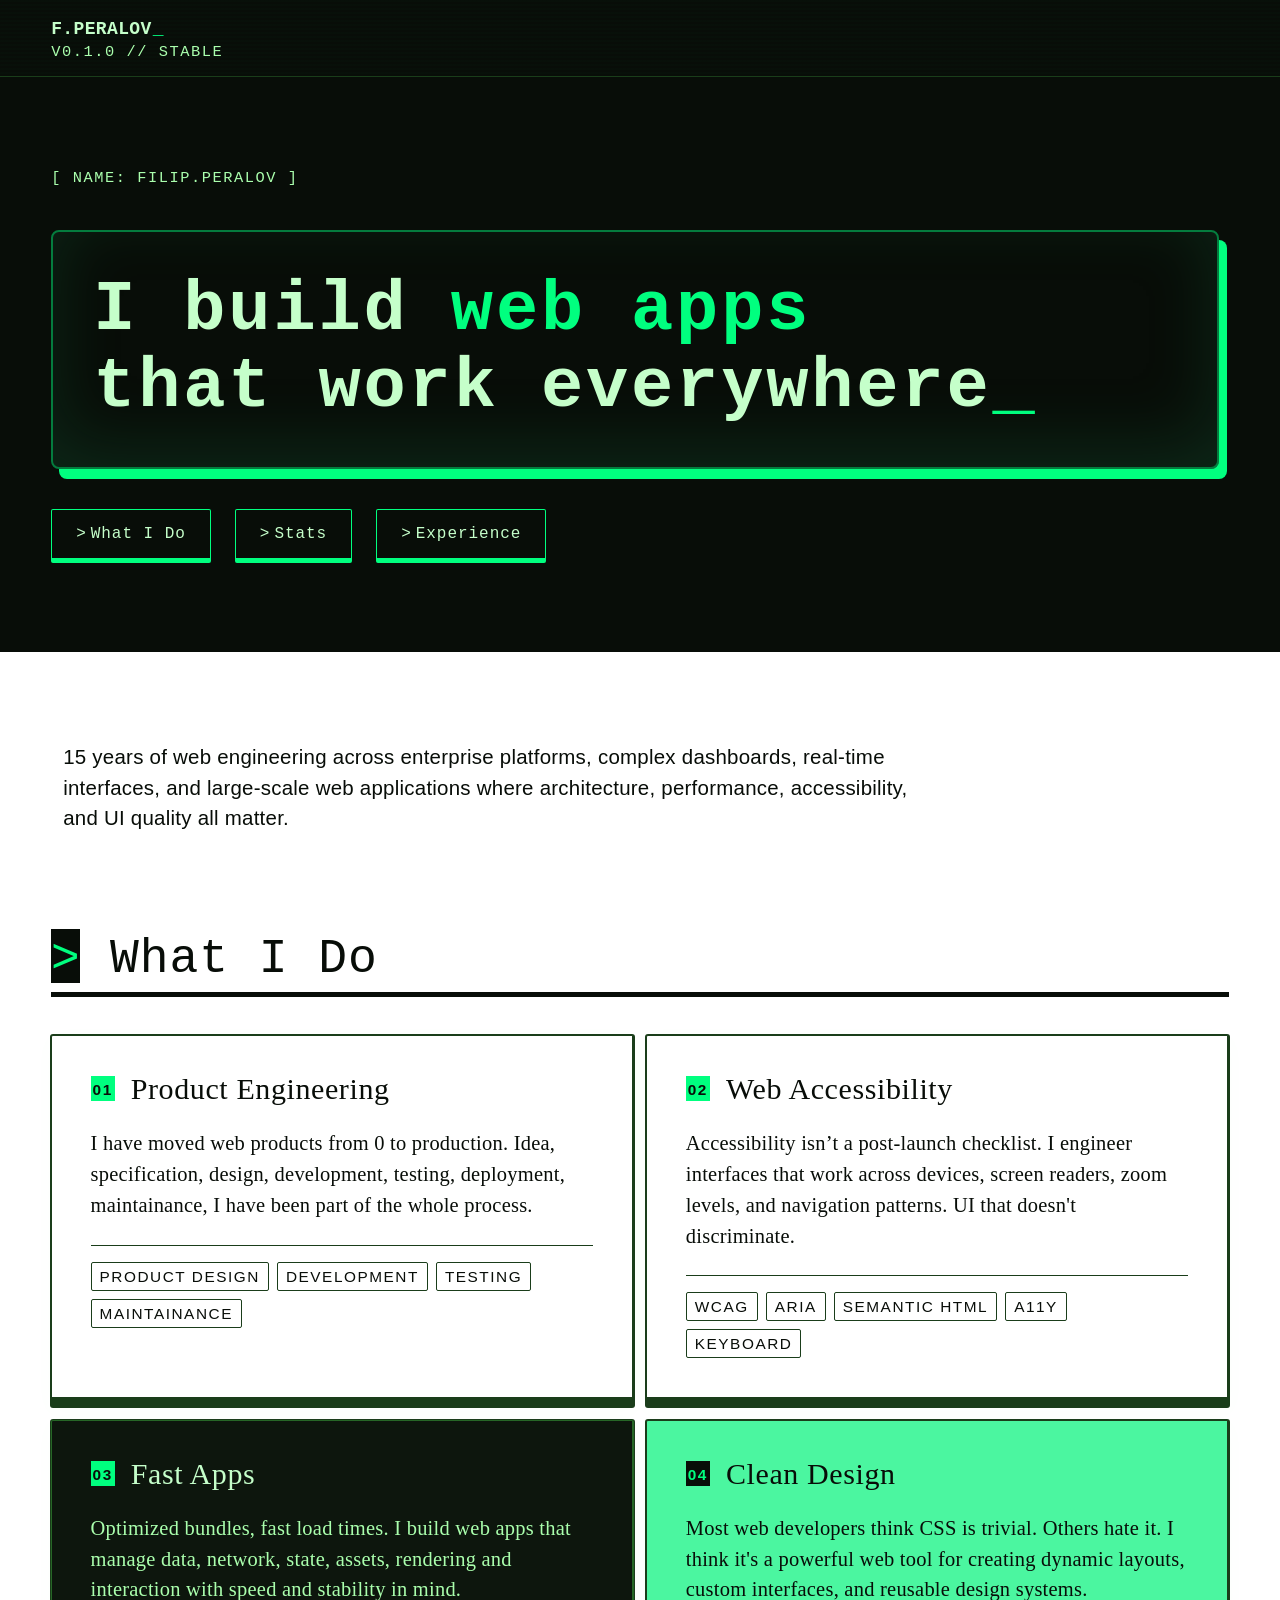
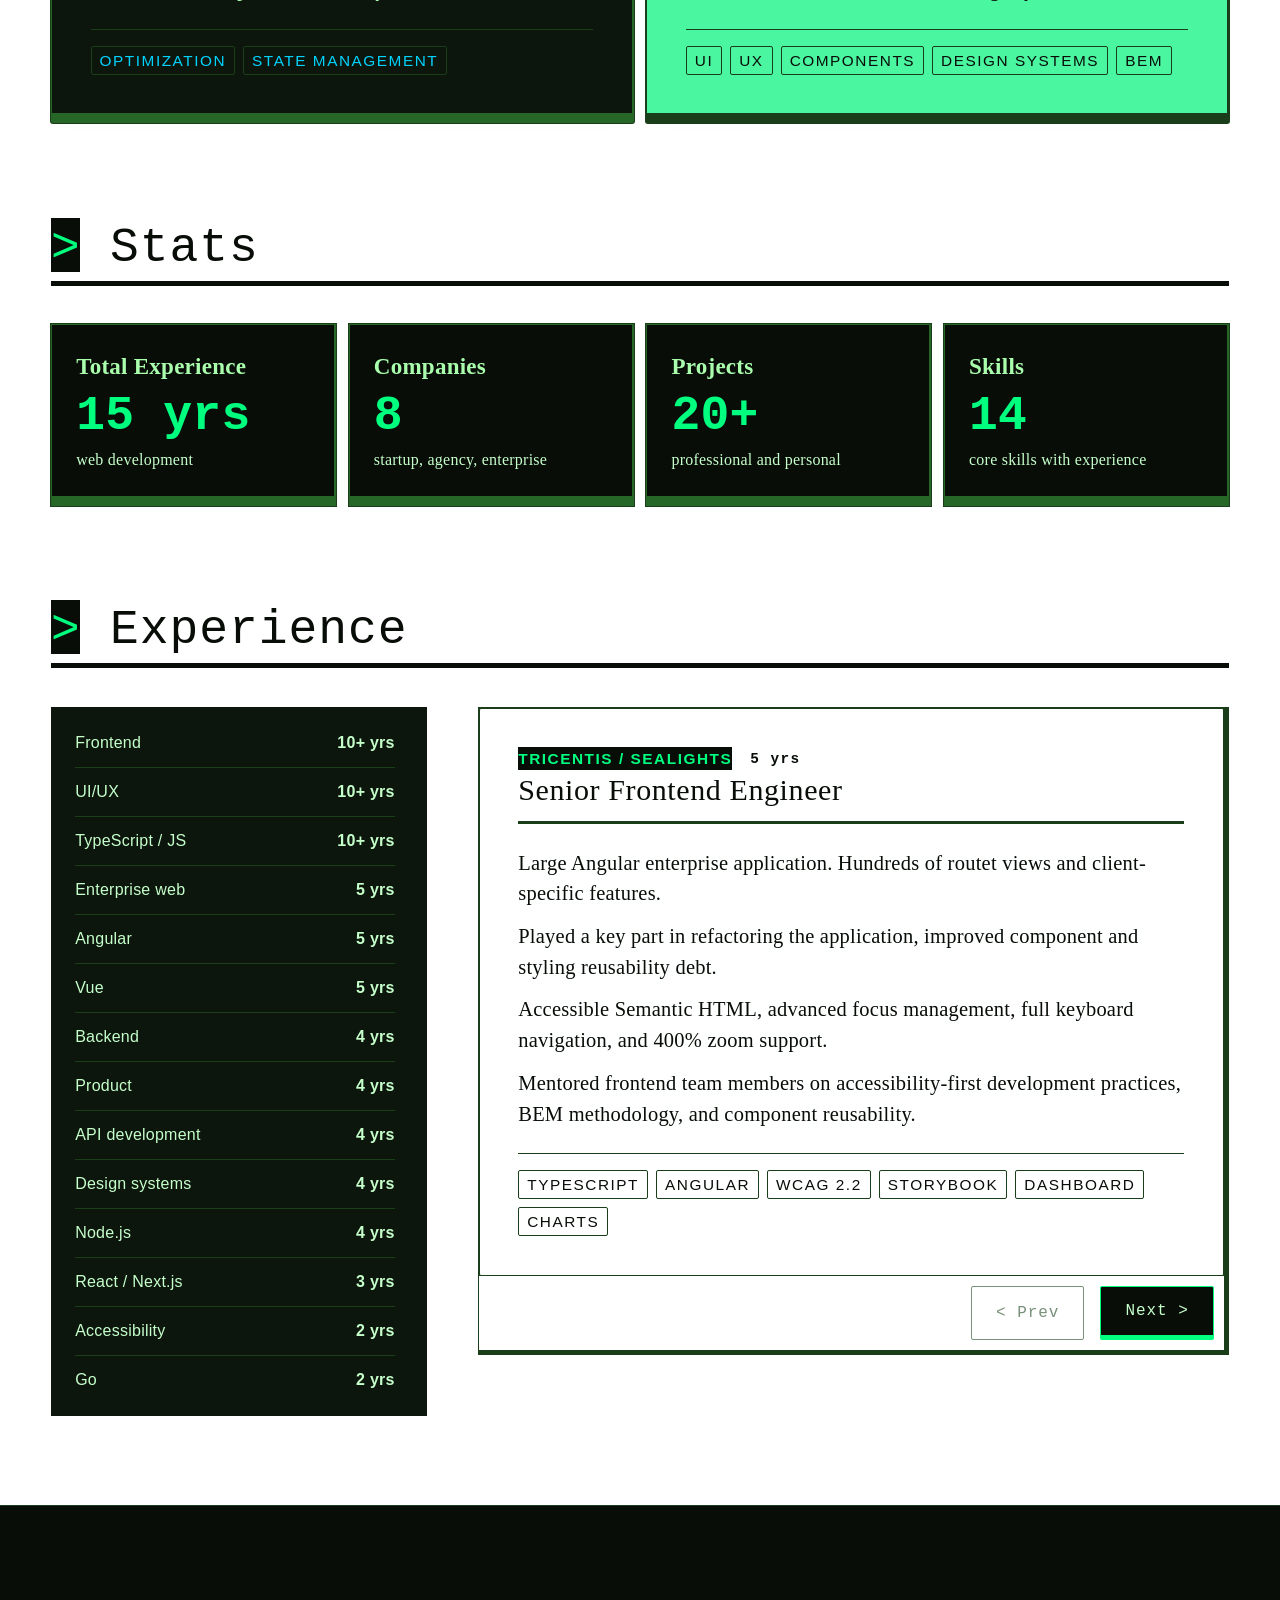
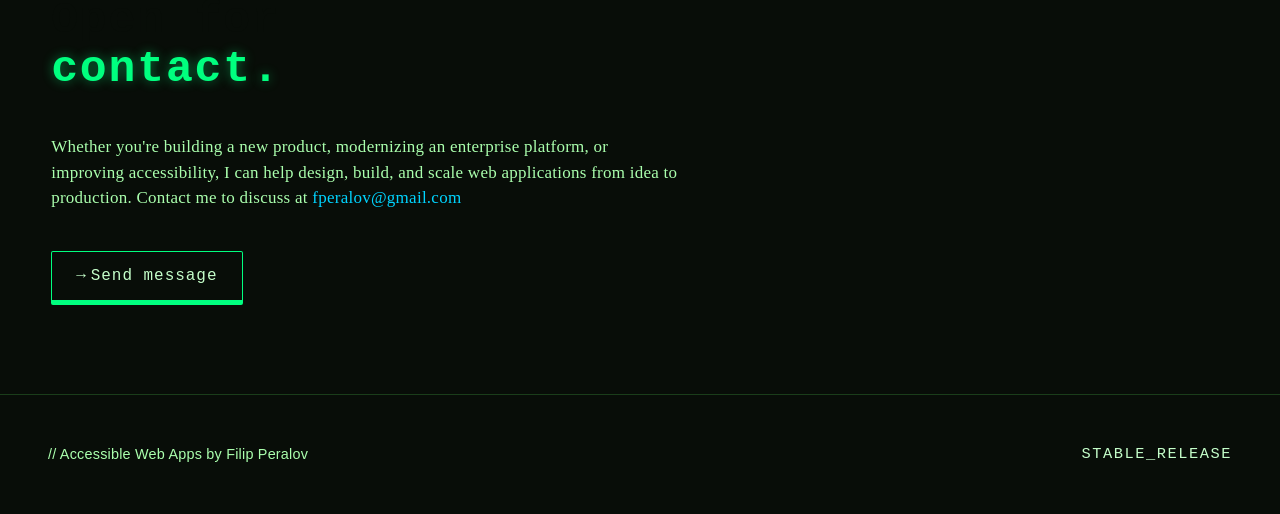
==== index.html @ 04fca253 "Deploy CV website 2026-07-02T14:41:02Z" ====
<!DOCTYPE html><html  lang="en" data-os="stable"><head><meta charset="utf-8">
<meta name="viewport" content="width=device-width, initial-scale=1">
<title>Filip Peralov - Web Engineer</title>
<style>@font-face {
  font-family: "Archivo";
  font-style: normal;
  font-weight: 400 500;
  font-display: swap;
  src: url("/resume/fonts/archivo-latin.woff2") format("woff2");
  unicode-range: U+0000-00FF, U+0131, U+0152-0153, U+02BB-02BC, U+02C6, U+02DA, U+02DC, U+0304, U+0308, U+0329, U+2000-206F, U+20AC, U+2122, U+2191, U+2193, U+2212, U+2215, U+FEFF, U+FFFD;
}

@font-face {
  font-family: "JetBrains Mono";
  font-style: normal;
  font-weight: 400 600;
  font-display: swap;
  src: url("/resume/fonts/jetbrains-mono-latin.woff2") format("woff2");
  unicode-range: U+0000-00FF, U+0131, U+0152-0153, U+02BB-02BC, U+02C6, U+02DA, U+02DC, U+0304, U+0308, U+0329, U+2000-206F, U+20AC, U+2122, U+2191, U+2193, U+2212, U+2215, U+FEFF, U+FFFD;
}</style>
<style>@charset "UTF-8";html[data-os=stable]{--color-bg:#080d08;--color-bg-inverted:#fff;--color-bg-accent:#4bf6a0;--color-surface:#0d160d;--color-surface-raised:#122012;--color-border:#1a3d1a;--color-border-strong:#266626;--color-text-highlight:#fff;--color-text-primary:#c5ffca;--color-text-secondary:#aaffad;--color-text-muted:#3a5c3a;--color-text-inverse:#080d08;--color-accent:#00ff7f;--color-accent-dim:rgba(0,255,127,.08);--color-accent-alt:#00d4ff;--color-accent-alt2:#1e9ab7;--color-accent-alt-dim:rgba(0,212,255,.08);--color-overlay-backdrop:rgba(0,0,0,.5);--color-terminal-bg:#0b0b0b;--color-terminal-header:#1a1a1a;--color-terminal-border:hsla(0,0%,100%,.1);--color-terminal-divider:#333;--color-window-close:#ff5f56;--color-window-minimize:#ffbd2e;--color-window-maximize:#27c93f;--color-error:#ff4d4d;--color-warning:gold;--color-success:#00ff7f;--color-selection:rgba(0,255,127,.18);--color-caret:#00ff7f;--color-scanline:rgba(0,255,127,.012);--color-scanline-subtle:rgba(0,255,127,.008);--color-hero-border:rgba(1,255,127,.46);--font-display:"JetBrains Mono","Intel One Mono","Courier New",monospace;--font-body:"Archivo","Arial",sans-serif;--font-code:"JetBrains Mono",monospace;--font-family-card-accent:"Archivo",serif;--text-transform-heading:none;--text-transform-ui:none;--letter-spacing-display:.04em;--letter-spacing-heading:.02em;--letter-spacing-body:.015em;--letter-spacing-ui:.06em;--letter-spacing-label:.1em;--line-height-display:1.1;--line-height-heading:1.35;--line-height-body:1.5;--font-weight-display:600;--font-weight-heading:500;--font-weight-body:400;--font-weight-card-body:400;--size-display:clamp(1.6rem,5.5vw,4.5rem);--size-display-mobile:clamp(1.6rem,9vw,4.5rem);--size-h1:clamp(1.75rem,3.5vw,3rem);--size-h2:clamp(1.65rem,5vw,3rem);--size-h3:clamp(1.2rem,1.8vw,1.5rem);--size-body:clamp(1rem,1.2vw,1.1rem);--size-button:1rem;--size-small:clamp(.9rem,1vw,.875rem);--size-label:clamp(.9rem,1.2vw,1rem);--font-size-card-body-accent:clamp(1.1rem,1.6vw,2rem);--font-size-card-title:clamp(1.875rem,2vw,2.25rem);--font-size-card-index-accent:1.5rem;--font-size-terminal:clamp(.9rem,1.5vw,1.1rem);--font-size-contact-body:clamp(.9375rem,1.5vw,1.0625rem);--font-size-wordmark:clamp(.875rem,1.8vw,1.125rem);--space-section:clamp(2rem,7vw,6rem);--space-block:clamp(1rem,4vw,4rem);--space-card:clamp(1.5rem,3vw,2.5rem);--space-inline:clamp(1rem,2vw,1.5rem);--space-2xs:.125rem;--space-xs:.25rem;--space-sm:.5rem;--space-md:.75rem;--space-lg:1rem;--space-xl:1.5rem;--space-2xl:2rem;--space-header-block:clamp(.75rem,2vw,1rem);--space-section-heading:clamp(1rem,3vw,4rem);--space-contact-copy:clamp(1.5rem,4vw,2.5rem);--space-footer:clamp(1.5rem,4vw,3rem);--space-hero-frame:clamp(2rem,4vw,2.5rem);--space-scroll-offset:clamp(4.5rem,8vw,6rem);--radius-sm:2px;--radius-md:2px;--radius-lg:4px;--radius-panel:8px;--radius-full:2px;--radius-none:0;--border-width-sm:1px;--border-width-md:2px;--border-width-lg:5px;--border-width-xl:10px;--border-width-card-accent:3px;--focus-ring-width:2px;--focus-ring-offset:3px;--shadow-card:0 0 0 1px var(--color-border),0 4px 24px rgba(0,255,127,.02);--shadow-card-hover:0 0 0 1px var(--color-border-strong),0 0 40px rgba(0,255,127,.08);--shadow-hero:inset 0 -20px 70px rgba(33,172,102,.17),8px 10px #01ff7f;--shadow-hero-active:inset 0 -20px 70px rgba(33,172,102,.17),2px 4px #01ff7f;--shadow-panel:0 20px 40px rgba(0,0,0,.15);--glow-accent:0 0 8px rgba(0,255,127,.35);--glow-accent-lg:0 0 20px rgba(0,255,127,.5),0 0 40px rgba(0,255,127,.2);--glow-text:0 0 12px rgba(0,255,127,.45);--transition-instant:.08s ease;--transition-fast:.18s cubic-bezier(.4,0,.2,1);--transition-base:.32s cubic-bezier(.4,0,.2,1);--transition-window:.4s cubic-bezier(.16,1,.3,1);--transition-slow:.55s cubic-bezier(.4,0,.2,1);--os-prompt:"> ";--os-cursor-char:"_";--os-tag-open:"[";--os-tag-close:"]";--os-divider-char:"──";--grid-cols:12;--grid-gap:clamp(.8rem,1vw,1rem);--container-max:1400px;--container-pad:0;--table-cell-padding:.75rem 1rem;--layout-rail-2k:700px;--layout-rail-3k:1020px;--metric-card-min:12rem;--signal-sidebar-min:260px;--terminal-height:22.5rem;--terminal-minimized-width:21.875rem;--concept-card-basis:17.5rem;--concept-card-min:22.5rem;--quick-preview-max:50rem;--mobile-table-label-width:8.75rem;--window-control-hit-size:2.4rem;--window-control-dot-size:1rem;--visually-hidden-size:1px}*,:after,:before{box-sizing:border-box;margin:0;padding:0}html{scroll-behavior:smooth;scroll-padding-top:var(--space-scroll-offset);scrollbar-color:var(--color-accent) var(--color-bg);scrollbar-width:auto;-webkit-text-size-adjust:100%;-moz-text-size-adjust:100%;text-size-adjust:100%;font-size:100%;height:100%}body,html{overflow-x:clip;overscroll-behavior-x:none}body{background-color:var(--color-bg);caret-color:var(--color-caret);color:var(--color-text-primary);font-family:var(--font-body);font-size:var(--size-body);font-weight:var(--font-weight-body);letter-spacing:var(--letter-spacing-body);line-height:var(--line-height-body);min-height:100%;-webkit-font-smoothing:antialiased;-moz-osx-font-smoothing:grayscale}@supports not (overflow:clip){body,html{overflow-x:hidden}}::-moz-selection{background:var(--color-accent-alt);color:var(--color-text-inverse)}::selection{background:var(--color-accent-alt);color:var(--color-text-inverse)}::-webkit-scrollbar{height:var(--space-xs);width:var(--space-xs)}::-webkit-scrollbar-track{background:var(--color-bg)}::-webkit-scrollbar-thumb{background:var(--color-accent);border-radius:0}::-webkit-scrollbar-thumb:hover{background:var(--color-text-muted)}:focus{outline:none}:focus-visible{border-radius:var(--radius-sm);outline:var(--focus-ring-width) solid var(--color-accent);outline-offset:var(--focus-ring-offset)}h1,h2,h3,h4,h5,h6{color:var(--color-text-inverse);font-family:var(--font-display);font-weight:var(--font-weight-heading);letter-spacing:var(--letter-spacing-heading);line-height:var(--line-height-heading);text-transform:var(--text-transform-heading)}h1{color:var(--color-text-primary);font-size:var(--size-h1);font-weight:var(--font-weight-display)}h2{font-size:var(--size-h2)}h3{font-size:var(--size-h3)}p{color:var(--color-text-secondary)}a,p{line-height:var(--line-height-body)}a{color:var(--color-accent-alt);text-decoration:none;transition:color var(--transition-fast)}a:hover:not(:disabled){color:var(--color-text-primary);text-decoration:underline}ol,ul{list-style:none}audio,canvas,embed,iframe,img,object,video{display:block;max-width:100%}button,input,select,textarea{color:inherit;font:inherit}button{background:none;border:none;cursor:pointer}.skip-link{background:var(--color-accent);border-radius:var(--radius-md);color:var(--color-text-inverse);font-family:var(--font-display);font-size:var(--size-small);font-weight:var(--font-weight-display);left:var(--space-lg);letter-spacing:var(--letter-spacing-label);padding:var(--space-md) var(--space-xl);position:absolute;text-transform:uppercase;top:-100%;transition:top var(--transition-fast);z-index:9999}.skip-link:focus{outline:var(--focus-ring-width) solid var(--color-text-primary);outline-offset:var(--focus-ring-offset);top:var(--space-lg)}.sr-only{height:var(--visually-hidden-size);margin:calc(var(--visually-hidden-size)*-1);overflow:hidden;padding:0;position:absolute;width:var(--visually-hidden-size);clip:rect(0 0 0 0);border-width:0;white-space:nowrap}.container{margin-inline:auto;max-width:var(--container-max);padding-inline:var(--container-pad);width:100%}@media(min-width:1920px){.container{max-width:unset}}.visually-hidden-focusable{height:var(--visually-hidden-size);margin:calc(var(--visually-hidden-size)*-1);overflow:hidden;padding:0;position:absolute;width:var(--visually-hidden-size);clip:rect(0 0 0 0);border-width:0;white-space:nowrap}.visually-hidden-focusable:focus,.visually-hidden-focusable:focus-within{height:auto;margin:revert;overflow:visible;padding:revert;position:static;width:auto;clip:auto;white-space:normal}.mr-auto{margin-right:auto}.ml-auto{margin-left:auto}.mt-auto{margin-top:auto}.mb-auto{margin-bottom:auto}dialog{margin:auto;padding:var(--space-card)}dialog::backdrop{background-color:var(--color-overlay-backdrop)}.quick-preview{background-color:var(--color-bg-inverted);display:flex;flex-direction:column;gap:var(--space-section);padding:var(--space-section) var(--space-block)}.quick-preview__inner{margin:0 auto;max-width:var(--quick-preview-max)}.concepts{background-color:var(--color-bg-inverted);padding:0}.concepts__grid{display:grid;gap:var(--grid-gap);grid-template-columns:1fr 1fr;list-style:none}@media(max-width:767px){.concepts__grid{grid-template-columns:1fr}}.section-header{align-items:flex-end;border-bottom:var(--border-width-lg) solid var(--color-bg);display:flex;flex-wrap:wrap;justify-content:space-between;margin-bottom:var(--space-section-heading);row-gap:var(--space-md)}@media(max-width:639px){.section-header a,.section-header button{width:100%}}.section-header__prefix{background-color:var(--color-bg);border-bottom:var(--border-width-sm) solid var(--color-bg);color:var(--color-accent);font-family:var(--font-body)}.section-header__title{color:var(--color-text-inverse);font-size:var(--size-h2)}.view-toggle{display:flex;flex-wrap:wrap;gap:var(--space-lg)}@media(max-width:639px){.view-toggle{width:100%}.view-toggle button{flex:1}}.concepts__table{margin-top:var(--space-md);width:100%}.connect{background-color:var(--color-bg);border-top:var(--border-width-sm) solid var(--color-border);padding:var(--space-section) var(--space-block)}.connect__inner{gap:var(--space-contact-copy)}.connect__inner,.connect__title{display:flex;flex-direction:column}.connect__title{font-size:var(--size-h1);font-weight:var(--font-weight-display);letter-spacing:var(--letter-spacing-display);line-height:var(--line-height-display);text-transform:var(--text-transform-heading)}.connect__title-line{display:block}.connect__title-line--accent{color:var(--color-accent);text-shadow:var(--glow-text)}.connect__body{color:var(--color-text-secondary);font-family:var(--font-family-card-accent);font-size:var(--font-size-contact-body);letter-spacing:var(--letter-spacing-body);line-height:var(--line-height-body);max-width:74ch;text-transform:var(--text-transform-ui)}.connect__actions{display:flex;gap:var(--space-lg)}@media(max-width:639px){.connect__cta{width:100%}}.cta{align-items:center;border:var(--border-width-sm) solid transparent;border-bottom-width:var(--border-width-lg);border-radius:var(--radius-md);display:inline-flex;font-family:var(--font-display);font-size:var(--size-button);font-weight:var(--font-weight-heading);gap:var(--space-xs);letter-spacing:var(--letter-spacing-ui);padding:var(--space-md) var(--space-inline);text-transform:var(--text-transform-ui);touch-action:manipulation;transition:color var(--transition-fast),background-color var(--transition-fast),box-shadow var(--transition-fast);white-space:pre-line;-webkit-tap-highlight-color:transparent}@media(max-width:639px){.cta{height:8vh}}.cta:focus-visible{border-radius:var(--radius-sm);outline:var(--focus-ring-width) solid var(--color-accent);outline-offset:var(--focus-ring-offset)}.cta:focus-visible,.cta:hover:not(:disabled){text-decoration:underline}.cta--primary{background-color:var(--color-bg);border-color:var(--color-accent);border-bottom:var(--border-width-lg) solid var(--color-accent);color:var(--color-text-primary)}.cta--primary:focus-visible,.cta--primary:hover:not(:disabled){box-shadow:var(--glow-accent);color:var(--color-accent)}.cta--secondary{border-color:var(--color-border);color:var(--color-text-secondary)}.cta--secondary:focus-visible,.cta--secondary:hover:not(:disabled){border-color:var(--color-border-strong);color:var(--color-text-inverse)}.cta--white{background-color:var(--color-bg-inverted);border-color:var(--color-border);color:var(--color-text-inverse)}.cta--white:focus-visible,.cta--white:hover:not(:disabled){border-color:var(--color-border-strong);border-bottom:var(--border-width-lg) solid var(--color-accent);color:var(--color-text-inverse)}.tag-list{display:flex;flex-wrap:wrap;gap:var(--space-sm);list-style:none;margin:0;padding:0}.tag-list--compact{gap:var(--space-xs)}.tag-list__item{border:var(--border-width-sm) solid var(--color-border);border-radius:var(--radius-sm);color:var(--color-accent-alt);font-family:var(--font-body);font-size:var(--size-label);letter-spacing:var(--letter-spacing-label);padding:var(--space-2xs) var(--space-sm);text-transform:uppercase;white-space:nowrap}.tag-list__item--muted{color:var(--color-text-muted)}.tag-list__item--inverse{color:var(--color-text-inverse)}</style>
<style>.app-shell[data-v-be7f0ead]{background-color:var(--color-bg-inverted);color:var(--color-text-primary);display:flex;flex-direction:column;min-height:100dvh}.app-main[data-v-be7f0ead]{flex:1}.app-main[data-v-be7f0ead]:focus{outline:none}.app-header[data-v-be7f0ead]{background-color:var(--color-bg);border-bottom:var(--border-width-sm) solid var(--color-border);position:sticky;top:0;z-index:100}html .app-header[data-v-be7f0ead]{background-image:repeating-linear-gradient(0deg,transparent,transparent var(--border-width-md),var(--color-scanline) var(--border-width-md),var(--color-scanline) var(--space-xs))}.app-header__inner[data-v-be7f0ead]{align-items:center;display:flex;flex-wrap:wrap;gap:var(--space-lg);justify-content:space-between;padding:var(--space-header-block) var(--space-block)}.app-header__wordmark[data-v-be7f0ead]{display:flex;flex-direction:column;gap:var(--space-2xs);line-height:1}.app-header__name[data-v-be7f0ead]{color:var(--color-text-primary);font-family:var(--font-display);font-size:var(--font-size-wordmark);font-weight:var(--font-weight-display);letter-spacing:var(--letter-spacing-heading);text-transform:var(--text-transform-heading)}.app-header__tagline[data-v-be7f0ead]{color:var(--color-text-secondary);font-family:var(--font-code);font-size:var(--size-label);letter-spacing:var(--letter-spacing-label);text-transform:uppercase}.app-header__cursor[data-v-be7f0ead]{color:var(--color-accent);display:inline-block;margin-left:var(--border-width-sm)}@media(prefers-reduced-motion:no-preference){.app-header__cursor[data-v-be7f0ead]{animation:cursor-blink-be7f0ead 1.1s step-end infinite}}.app-footer[data-v-be7f0ead]{background-color:var(--color-bg);border-top:var(--border-width-sm) solid var(--color-border);color:var(--color-text-secondary);padding:var(--space-footer)}.app-footer__inner[data-v-be7f0ead]{align-items:center;display:flex;flex-wrap:wrap;gap:var(--space-lg);justify-content:space-between}.app-footer__copy[data-v-be7f0ead]{color:var(--color-text-secondary);font-family:var(--font-body);font-size:var(--size-small);letter-spacing:var(--letter-spacing-body);max-width:none}.app-footer__os-sig[data-v-be7f0ead]{color:var(--color-text-primary);font-family:var(--font-display);font-size:var(--size-label);font-weight:var(--font-weight-heading);letter-spacing:var(--letter-spacing-label);max-width:none;text-transform:uppercase}@keyframes cursor-blink-be7f0ead{0%,to{opacity:1}50%{opacity:0}}</style>
<style>.typewriter[data-v-c24ba1ca]{display:inline}.typewriter__text[data-v-c24ba1ca]{color:inherit;font:inherit;letter-spacing:inherit}.typewriter__cursor[data-v-c24ba1ca]{color:var(--color-accent);display:inline-block;margin-left:var(--border-width-sm);opacity:1}@media(prefers-reduced-motion:no-preference){.typewriter__cursor--blink[data-v-c24ba1ca]{animation:typewriter-blink-c24ba1ca 1.1s step-end infinite}}@keyframes typewriter-blink-c24ba1ca{0%,to{opacity:1}50%{opacity:0}}</style>
<style>.concept-card[data-v-9c7556bf]{background-color:var(--color-surface);border:var(--border-width-sm) solid var(--color-border);border-bottom:var(--border-width-xl) solid var(--color-border);border-right:var(--border-width-md) solid var(--color-border);border-color:var(--color-border-strong);border-radius:var(--radius-md);box-shadow:var(--shadow-card);color:var(--color-text-inverse);flex:40%;font-family:var(--font-family-card-accent);padding:var(--space-card);transition:border-color var(--transition-fast),box-shadow var(--transition-fast),background-color var(--transition-base)}@media(max-width:639px){.concept-card[data-v-9c7556bf]{flex:100%}}.concept-card--design[data-v-9c7556bf]{background-color:var(--color-bg-accent);border-color:var(--color-border);color:var(--color-text-inverse)}.concept-card--design .concept-card__body p[data-v-9c7556bf]{color:var(--color-text-inverse);font-size:var(--font-size-card-body-accent);font-weight:var(--font-weight-card-body)}.concept-card--design .concept-card__tag[data-v-9c7556bf],.concept-card--design .concept-card__title[data-v-9c7556bf]{color:var(--color-text-inverse)}.concept-card--design .concept-card__index[data-v-9c7556bf]{background-color:var(--color-bg);color:var(--color-accent)}.concept-card--white[data-v-9c7556bf]{background-color:var(--color-bg-inverted);border-color:var(--color-border)}.concept-card--white .concept-card__body p[data-v-9c7556bf]{color:var(--color-text-inverse);font-family:var(--font-family-card-accent);font-size:var(--font-size-card-body-accent);font-weight:var(--font-weight-card-body)}.concept-card--white .concept-card__tag[data-v-9c7556bf]{background-color:var(--color-bg-inverted);color:var(--color-text-inverse)}.concept-card--white .concept-card__index[data-v-9c7556bf]{background-color:var(--color-accent);color:var(--color-text-inverse)}.concept-card--white .concept-card__title[data-v-9c7556bf]{color:var(--color-text-inverse)}.concept-card .concept-card__header[data-v-9c7556bf]{align-items:flex-start;-moz-column-gap:var(--space-lg);column-gap:var(--space-lg);display:flex;flex-wrap:wrap;margin-bottom:var(--space-inline);row-gap:0}.concept-card__index[data-v-9c7556bf]{background-color:var(--color-accent);color:var(--color-text-inverse);flex-shrink:0;font-family:var(--font-body);font-size:var(--size-label);font-weight:var(--font-weight-display);letter-spacing:var(--letter-spacing-label);margin-top:2px;padding:var(--space-2xs);padding-bottom:0}.concept-card__title[data-v-9c7556bf]{color:var(--color-text-primary);flex:1;font-family:var(--font-family-card-accent);font-optical-sizing:auto;font-size:var(--font-size-card-title);letter-spacing:var(--letter-spacing-heading);line-height:var(--line-height-heading);line-height:1;word-break:break-word}.concept-card__body p[data-v-9c7556bf]{color:var(--color-text-secondary);font-size:var(--font-size-card-body-accent);font-weight:var(--font-weight-card-body);line-height:var(--line-height-body)}.concept-card__footer[data-v-9c7556bf]{border-top:var(--border-width-sm) solid var(--color-border);margin-top:var(--space-xl);padding-top:var(--space-lg)}</style>
<style>.card-deck[data-v-11473ce1]{border:1px solid var(--color-border);border-bottom:var(--border-width-lg) solid var(--color-border);border-right:var(--border-width-lg) solid var(--color-border);display:grid}.card-deck__stage[data-v-11473ce1]{display:flex;gap:var(--space-md);overflow-x:auto;overscroll-behavior-x:contain;scroll-padding-inline:0;scroll-snap-type:x mandatory;scrollbar-width:thin;-webkit-overflow-scrolling:touch}.card-deck__stage[data-v-11473ce1]::-webkit-scrollbar{block-size:var(--space-xs)}.card-deck__stage[data-v-11473ce1]::-webkit-scrollbar-thumb{background-color:var(--color-border)}.card-deck__stage[data-v-11473ce1]:focus-visible{border-radius:var(--radius-sm);outline:var(--focus-ring-width) solid var(--color-accent);outline-offset:var(--focus-ring-offset)}.card-deck__card[data-v-11473ce1]{flex:0 0 100%;scroll-snap-align:start;transition:opacity var(--transition-fast),transform var(--transition-fast)}.card-deck__card--active[data-v-11473ce1]{opacity:1;transform:translateY(0)}.card-deck__footer[data-v-11473ce1]{align-items:center;background-color:var(--color-white);display:flex;flex-wrap:wrap;gap:var(--space-md);justify-content:flex-end;padding:10px}.card-deck__status[data-v-11473ce1]{color:var(--color-text-inverse);font-family:var(--font-code);font-size:var(--size-small)}.card-deck__actions[data-v-11473ce1]{display:flex;flex-wrap:wrap;gap:var(--space-lg);z-index:1}@media(max-width:639px){.card-deck__actions[data-v-11473ce1]{display:grid;gap:var(--space-sm);grid-template-columns:repeat(2,minmax(0,1fr));width:100%}}.card-deck__action[data-v-11473ce1]{justify-content:center}@media(max-width:439px){.card-deck__action[data-v-11473ce1]{padding-left:0;padding-right:0}}.card-deck__action[data-v-11473ce1]:disabled{background-color:var(--color-bg-inverted);border-bottom-width:1px;border-color:var(--color-text-muted);box-shadow:none;color:var(--color-text-muted);cursor:not-allowed;opacity:.68}@media(prefers-reduced-motion:reduce){.card-deck__card[data-v-11473ce1]{transition:none}}</style>
<style>.cv-position-card[data-v-c82304b6]{background-color:var(--color-bg-inverted);background-image:repeating-linear-gradient(0deg,transparent,transparent var(--border-width-card-accent),var(--color-scanline-subtle) var(--border-width-card-accent),var(--color-scanline-subtle) var(--space-xs));border:1px solid var(--color-border);border-radius:var(--radius-md);box-shadow:var(--shadow-card);color:var(--color-text-inverse);display:flex;flex-direction:column;font-family:var(--font-family-card-accent);gap:var(--space-inline);height:100%;min-height:clamp(28rem,46vw,34rem);padding:var(--space-card);transition:border-color var(--transition-fast),box-shadow var(--transition-fast),background-color var(--transition-base)}@media(max-width:639px){.cv-position-card[data-v-c82304b6]{gap:var(--space-md);min-height:auto;padding:var(--space-md)}}.cv-position-card__header[data-v-c82304b6]{border-bottom:var(--border-width-card-accent) solid var(--color-border);display:grid;gap:var(--space-lg);padding-bottom:var(--space-lg)}@media(max-width:639px){.cv-position-card__header[data-v-c82304b6]{gap:var(--space-sm);padding-bottom:var(--space-md)}}.cv-position-card__index[data-v-c82304b6]{color:var(--font-body);flex-shrink:0;font-family:var(--font-code);font-size:var(--size-small);font-weight:var(--font-weight-display);letter-spacing:var(--letter-spacing-label);padding:var(--space-2xs);padding-bottom:0}.cv-position-card__heading[data-v-c82304b6]{display:grid;gap:var(--space-xs);min-width:0}.cv-position-card__eyebrow[data-v-c82304b6]{align-items:center;display:flex;flex-wrap:wrap;gap:var(--space-lg)}@media(max-width:639px){.cv-position-card__eyebrow[data-v-c82304b6]{gap:var(--space-sm)}}.cv-position-card__company[data-v-c82304b6]{background-color:var(--color-bg);color:var(--color-text-muted);color:var(--color-accent);font-family:var(--font-body);font-size:var(--size-label);font-weight:var(--font-weight-display);letter-spacing:var(--letter-spacing-label);text-transform:uppercase}@media(max-width:639px){.cv-position-card__company[data-v-c82304b6]{letter-spacing:var(--letter-spacing-ui)}}.cv-position-card__title[data-v-c82304b6]{color:var(--color-text-inverse);font-family:var(--font-family-card-accent);font-size:var(--font-size-card-title);line-height:1}@media(max-width:639px){.cv-position-card__title[data-v-c82304b6]{font-size:var(--size-h3)}}.cv-position-card__meta[data-v-c82304b6]{display:grid;gap:var(--space-lg);grid-template-columns:repeat(2,minmax(0,1fr))}@media(max-width:639px){.cv-position-card__meta[data-v-c82304b6]{gap:var(--space-sm);grid-template-columns:repeat(2,minmax(0,1fr))}}.cv-position-card__meta-item[data-v-c82304b6]{background-color:var(--color-bg-inverted);border:var(--border-width-sm) solid var(--color-border);display:grid;gap:var(--space-xs);padding:var(--space-md)}@media(max-width:639px){.cv-position-card__meta-item[data-v-c82304b6]{padding:var(--space-sm)}}.cv-position-card__meta-item dt[data-v-c82304b6]{color:var(--color-text-muted);font-family:var(--font-code);font-size:var(--size-small);letter-spacing:var(--letter-spacing-label);text-transform:uppercase}.cv-position-card__meta-item dd[data-v-c82304b6]{color:var(--color-text-inverse);font-size:var(--size-body)}.cv-position-card__details[data-v-c82304b6]{color:var(--color-text-inverse);display:grid;font-size:var(--font-size-card-body-accent);font-weight:var(--font-weight-card-body);gap:var(--space-md);line-height:var(--line-height-body)}.cv-position-card__details li[data-v-c82304b6]::marker{color:var(--color-accent)}@media(max-width:639px){.cv-position-card__details[data-v-c82304b6]{font-size:var(--size-small);gap:var(--space-sm);padding-left:var(--space-md)}}.cv-position-card__footer[data-v-c82304b6]{align-self:stretch;border-top:var(--border-width-sm) solid var(--color-border);padding-top:var(--space-lg)}@media(max-width:639px){.cv-position-card__footer[data-v-c82304b6]{padding-top:var(--space-md)}}.cv-position-card__tag[data-v-c82304b6]{background-color:var(--color-bg-inverted);color:var(--color-text-inverse)}@media(max-width:639px){.cv-position-card__tag[data-v-c82304b6]{font-size:var(--size-small);letter-spacing:var(--letter-spacing-ui);padding-inline:var(--space-xs)}}</style>
<style>.portfolio[data-v-53b0af2f]{display:grid;transition:background-color var(--transition-slow),color var(--transition-slow)}@media(min-width:1920px){.portfolio[data-v-53b0af2f]{grid-template-columns:var(--layout-rail-2k) auto}}@media(min-width:2560px){.portfolio[data-v-53b0af2f]{grid-template-columns:var(--layout-rail-3k) auto}}.hero[data-v-53b0af2f]{background-color:var(--color-bg);padding:var(--space-section) var(--space-block)}@media(max-width:639px){.hero[data-v-53b0af2f]{min-height:80vh;padding:var(--space-section);padding-bottom:8vh}.hero .hero__inner[data-v-53b0af2f]{display:flex;flex-direction:column;height:100%;justify-content:space-between}}.hero__meta[data-v-53b0af2f]{display:flex;flex-wrap:wrap;gap:var(--space-sm) var(--space-xl);margin-bottom:var(--space-hero-frame)}.hero__tag[data-v-53b0af2f]{color:var(--color-text-secondary);font-family:var(--font-code);font-size:var(--size-label);letter-spacing:var(--letter-spacing-label);text-transform:uppercase}.hero__tag[data-v-53b0af2f]:before{content:"[ "}.hero__tag[data-v-53b0af2f]:after{content:" ]"}.hero__title[data-v-53b0af2f]{border:var(--border-width-md) solid var(--color-hero-border);border-radius:var(--radius-panel);box-shadow:var(--shadow-hero);-moz-column-gap:1ch;column-gap:1ch;display:flex;flex-direction:row;flex-wrap:wrap;font-family:var(--font-display);font-size:var(--size-display);font-weight:var(--font-weight-display);letter-spacing:var(--letter-spacing-display);line-height:var(--line-height-display);margin-bottom:var(--space-hero-frame);margin-right:10px;padding:var(--space-hero-frame);-webkit-user-select:none;-moz-user-select:none;user-select:none}.hero__title[data-v-53b0af2f]:active{box-shadow:var(--shadow-hero-active);transform:translate(6px,6px)}@media(max-width:767px){.hero__title[data-v-53b0af2f]{flex-direction:column;font-size:var(--size-display-mobile)}}@media(max-width:439px){.hero__title[data-v-53b0af2f]{padding:var(--space-md)}}@media(min-width:1920px){.hero__title[data-v-53b0af2f]{flex-direction:column}}.hero__title-break[data-v-53b0af2f]{flex-basis:100%}@media(max-width:767px){.hero__title-break[data-v-53b0af2f]{display:none}}.hero__title-line[data-v-53b0af2f]{display:block}@media(max-width:767px){.hero__title-line[data-v-53b0af2f]:first-child{width:100%}}.hero__title-line--accent[data-v-53b0af2f]{color:var(--color-accent)}.hero__phrase-button[data-v-53b0af2f]{background:transparent;border:0;color:inherit;cursor:pointer;display:inline;font:inherit;letter-spacing:inherit;line-height:inherit;padding:0;text-align:inherit}.hero__phrase-button[data-v-53b0af2f]:hover{text-decoration:underline;text-decoration-thickness:var(--border-width-sm);text-underline-offset:var(--space-2xs)}.hero__phrase-button[data-v-53b0af2f]:focus-visible{border-radius:var(--radius-sm);outline:var(--focus-ring-width) solid var(--color-accent);outline-offset:var(--space-2xs)}.hero__cta-group[data-v-53b0af2f]{display:flex;flex-wrap:wrap;gap:var(--space-inline)}@media(max-width:639px){.hero__cta-group[data-v-53b0af2f]{flex-direction:column}}.career-snapshot[data-v-53b0af2f]{background-color:var(--color-bg-inverted);font-family:var(--font-family-card-accent)}.career-snapshot__intro[data-v-53b0af2f]{display:grid;gap:var(--space-md);max-width:100ch;padding:0 var(--space-md)}@media(min-width:1920px){.career-snapshot__intro[data-v-53b0af2f]{max-width:160ch}}.career-snapshot__intro p[data-v-53b0af2f]{color:var(--color-text-inverse);font-size:var(--font-size-card-body-accent)}.career-snapshot__eyebrow[data-v-53b0af2f]{color:var(--color-accent-alt);font-size:var(--size-label);letter-spacing:var(--letter-spacing-label);text-transform:uppercase}.stats-grid[data-v-53b0af2f]{display:grid;gap:var(--grid-gap);grid-template-columns:repeat(auto-fit,minmax(min(100%,var(--metric-card-min)),1fr))}@media(min-width:640px)and (max-width:1023px){.stats-grid[data-v-53b0af2f]{grid-template-columns:1fr 1fr}}.metric-card[data-v-53b0af2f]{background-color:var(--color-bg);border:var(--border-width-sm) solid var(--color-border);border-bottom:var(--border-width-xl) solid var(--color-border);border-right:var(--border-width-md) solid var(--color-border);box-shadow:var(--shadow-card);display:flex;flex-direction:column;gap:var(--space-sm);padding:var(--space-inline);transition:border-color var(--transition-fast),box-shadow var(--transition-fast)}.metric-card[data-v-53b0af2f],.metric-card[data-v-53b0af2f]:hover{border-color:var(--color-border-strong)}.metric-card[data-v-53b0af2f]:hover{box-shadow:var(--shadow-card-hover)}.metric-card span[data-v-53b0af2f]{font-size:var(--size-body)}.metric-card p[data-v-53b0af2f]{color:var(--color-text-secondary);font-size:var(--size-h3);font-weight:var(--font-weight-display)}.metric-card strong[data-v-53b0af2f]{color:var(--color-accent);font-family:var(--font-code);font-size:var(--size-h2);line-height:1}.metric-card span[data-v-53b0af2f]{color:var(--color-text)}.signal-grid[data-v-53b0af2f]{align-items:stretch;display:grid;gap:var(--space-block)}@media(min-width:768px){.signal-grid[data-v-53b0af2f]{grid-template-columns:minmax(var(--signal-sidebar-min),1fr) minmax(0,2fr)}}@media(max-width:639px){.signal-grid[data-v-53b0af2f]{gap:var(--space-section)}}.signal-panel[data-v-53b0af2f]{background-color:var(--color-surface);display:flex;flex-direction:column;gap:var(--grid-gap);padding:var(--space-inline)}.signal-panel--timeline[data-v-53b0af2f]{background-color:var(--color-bg-inverted);padding:0}.signal-panel--timeline .section-header[data-v-53b0af2f]{margin-bottom:var(--space-inline)}@media(min-width:768px){.signal-panel--skills[data-v-53b0af2f]{align-content:start;height:100%;min-height:0}}.signal-panel .skill-list li[data-v-53b0af2f],.signal-panel__header[data-v-53b0af2f]{align-items:baseline;display:flex;gap:var(--space-md);justify-content:space-between}.signal-panel__header h3[data-v-53b0af2f]{color:var(--color-text-primary);font-size:var(--size-body)}.signal-panel__header span[data-v-53b0af2f]{color:var(--color-text-secondary);font-size:var(--size-body)}.skill-list[data-v-53b0af2f]{display:grid;gap:var(--space-md)}@media(min-width:768px){.skill-list[data-v-53b0af2f]{min-height:0;overflow-y:auto;padding-right:var(--space-sm)}}.skill-list li[data-v-53b0af2f]{align-items:start;border-bottom:var(--border-width-sm) solid var(--color-border);padding-bottom:var(--space-md)}.skill-list li[data-v-53b0af2f]:last-child{border-bottom:0;padding-bottom:0}.skill-list span[data-v-53b0af2f],.skill-list strong[data-v-53b0af2f]{overflow-wrap:anywhere}.skill-list strong[data-v-53b0af2f]{color:var(--color-text-primary);text-align:right;white-space:nowrap}@media(max-width:639px){.skill-list strong[data-v-53b0af2f]{text-align:left}}</style>
<link rel="preload" href="/resume/fonts/jetbrains-mono-latin.woff2" as="font" type="font/woff2" crossorigin>
<link rel="preload" href="/resume/fonts/archivo-latin.woff2" as="font" type="font/woff2" crossorigin>
<link rel="modulepreload" as="script" crossorigin href="/resume/_nuxt/mYenjf72.js">
<link rel="modulepreload" as="script" crossorigin href="/resume/_nuxt/CIl2ibXr.js">
<link rel="modulepreload" as="script" crossorigin href="/resume/_nuxt/DhPjXGZt.js">
<link rel="modulepreload" as="script" crossorigin href="/resume/_nuxt/oxm7nanz.js">
<script type="module" src="/resume/_nuxt/mYenjf72.js" crossorigin></script>
<meta name="description" content="Personal CV website for Filip Peralov, frontend engineer focused on architecture, accessibility, performance, and design systems.">
<meta name="theme-color" content="#080d08">
<script id="unhead:payload" type="application/json">{"title":"Filip Peralov - Web Engineer"}</script></head><body><div id="__nuxt"><div class="app-shell" data-v-be7f0ead><a href="#main-content" class="skip-link" data-v-be7f0ead>Skip to main content</a><header class="app-header" role="banner" data-v-be7f0ead><div class="container app-header__inner" data-v-be7f0ead><div class="app-header__wordmark" data-v-be7f0ead><a aria-current="page" href="/resume/" class="router-link-active router-link-exact-active app-header__name" aria-label="Filip Peralov — Senior Frontend Engineer" data-v-be7f0ead> F.PERALOV<span class="app-header__cursor" aria-hidden="true" data-v-be7f0ead>_</span></a><span class="app-header__tagline" aria-hidden="true" data-v-be7f0ead> v0.1.0 // STABLE </span></div></div></header><main id="main-content" class="app-main" tabindex="-1" data-v-be7f0ead><!--[--><!--[--><div class="portfolio" data-v-53b0af2f><section class="hero" aria-labelledby="stable-hero-title" data-v-53b0af2f><div class="container hero__inner" data-v-53b0af2f><div aria-hidden="true" class="hero__meta" data-v-53b0af2f><span class="hero__tag" data-v-53b0af2f>NAME: FILIP.PERALOV</span></div><h1 id="stable-hero-title" class="hero__title" data-v-53b0af2f><span class="hero__title-line" data-v-53b0af2f>I build</span><span class="hero__title-line hero__title-line--accent" data-v-53b0af2f>web apps</span><span class="hero__title-break" data-v-53b0af2f></span><span class="hero__title-line" data-v-53b0af2f> that work </span><!--[--><span class="typewriter hero__title-line" aria-hidden="true" data-v-c24ba1ca><span class="typewriter__text" data-v-c24ba1ca>everywhere</span><span class="typewriter__cursor typewriter__cursor--blink" data-v-c24ba1ca>_</span></span><span role="status" aria-live="polite" aria-atomic="true" class="sr-only" data-v-c24ba1ca></span><!--]--></h1><span class="sr-only" role="status" aria-live="polite" data-v-53b0af2f> I build web apps that work</span><div class="hero__cta-group" role="group" aria-label="Primary actions" data-v-53b0af2f><a href="#stable-concepts" class="cta cta--primary" data-v-53b0af2f><span aria-hidden="true" data-v-53b0af2f>&gt; </span>What I Do </a><a href="#stats" class="cta cta--primary" data-v-53b0af2f><span aria-hidden="true" data-v-53b0af2f>&gt; </span>Stats </a><a href="#experience" class="cta cta--primary" data-v-53b0af2f><span aria-hidden="true" data-v-53b0af2f>&gt; </span>Experience </a></div></div></section><div class="container quick-preview" data-v-53b0af2f><section class="career-snapshot__intro" data-v-53b0af2f><p data-v-53b0af2f>15 years of web engineering across enterprise platforms, complex dashboards, real-time interfaces, and large-scale web applications where architecture, performance, accessibility, and UI quality all matter.</p></section><section id="stable-concepts" class="concepts" aria-labelledby="stable-concepts-title" data-v-53b0af2f><div class="container" data-v-53b0af2f><header class="section-header" data-v-53b0af2f><h2 id="stable-concepts-title" class="section-header__title" data-v-53b0af2f><span class="section-header__prefix" aria-hidden="true" data-v-53b0af2f>&gt;</span> What I Do </h2></header><ol class="concepts__grid" role="list" data-v-53b0af2f><!--[--><li class="concept-card concept-card--white" data-v-53b0af2f data-v-9c7556bf><article aria-labelledby="concept-01-title" data-v-9c7556bf><header class="concept-card__header" data-v-9c7556bf><span class="concept-card__index" aria-hidden="true" data-v-9c7556bf>01</span><h3 id="concept-01-title" class="concept-card__title" data-v-9c7556bf>Product Engineering</h3></header><div class="concept-card__body" data-v-9c7556bf><p data-v-9c7556bf>I have moved web products from 0 to production. Idea, specification, design, development, testing, deployment, maintainance, I have been part of the whole process.</p></div><footer class="concept-card__footer" data-v-9c7556bf><ul class="tag-list concept-card__tags" aria-label="Related disciplines" data-v-9c7556bf><!--[--><li class="tag-list__item concept-card__tag" data-v-9c7556bf>Product Design</li><li class="tag-list__item concept-card__tag" data-v-9c7556bf>Development</li><li class="tag-list__item concept-card__tag" data-v-9c7556bf>Testing</li><li class="tag-list__item concept-card__tag" data-v-9c7556bf>Maintainance</li><!--]--></ul></footer></article></li><li class="concept-card concept-card--white" data-v-53b0af2f data-v-9c7556bf><article aria-labelledby="concept-02-title" data-v-9c7556bf><header class="concept-card__header" data-v-9c7556bf><span class="concept-card__index" aria-hidden="true" data-v-9c7556bf>02</span><h3 id="concept-02-title" class="concept-card__title" data-v-9c7556bf>Web Accessibility</h3></header><div class="concept-card__body" data-v-9c7556bf><p data-v-9c7556bf>Accessibility isn’t a post-launch checklist. I engineer interfaces that work across devices, screen readers, zoom levels, and navigation patterns. UI that doesn&#39;t discriminate.</p></div><footer class="concept-card__footer" data-v-9c7556bf><ul class="tag-list concept-card__tags" aria-label="Related disciplines" data-v-9c7556bf><!--[--><li class="tag-list__item concept-card__tag" data-v-9c7556bf>WCAG</li><li class="tag-list__item concept-card__tag" data-v-9c7556bf>ARIA</li><li class="tag-list__item concept-card__tag" data-v-9c7556bf>Semantic HTML</li><li class="tag-list__item concept-card__tag" data-v-9c7556bf>a11y</li><li class="tag-list__item concept-card__tag" data-v-9c7556bf>Keyboard</li><!--]--></ul></footer></article></li><li class="concept-card concept-card--performance" data-v-53b0af2f data-v-9c7556bf><article aria-labelledby="concept-03-title" data-v-9c7556bf><header class="concept-card__header" data-v-9c7556bf><span class="concept-card__index" aria-hidden="true" data-v-9c7556bf>03</span><h3 id="concept-03-title" class="concept-card__title" data-v-9c7556bf>Fast Apps</h3></header><div class="concept-card__body" data-v-9c7556bf><p data-v-9c7556bf>Optimized bundles, fast load times. I build web apps that manage data, network, state, assets, rendering and interaction with speed and stability in mind.</p></div><footer class="concept-card__footer" data-v-9c7556bf><ul class="tag-list concept-card__tags" aria-label="Related disciplines" data-v-9c7556bf><!--[--><li class="tag-list__item concept-card__tag" data-v-9c7556bf>Optimization</li><li class="tag-list__item concept-card__tag" data-v-9c7556bf>State Management</li><!--]--></ul></footer></article></li><li class="concept-card concept-card--design" data-v-53b0af2f data-v-9c7556bf><article aria-labelledby="concept-04-title" data-v-9c7556bf><header class="concept-card__header" data-v-9c7556bf><span class="concept-card__index" aria-hidden="true" data-v-9c7556bf>04</span><h3 id="concept-04-title" class="concept-card__title" data-v-9c7556bf>Clean Design</h3></header><div class="concept-card__body" data-v-9c7556bf><p data-v-9c7556bf>Most web developers think CSS is trivial. Others hate it. I think it&#39;s a powerful web tool for creating dynamic layouts, custom interfaces, and reusable design systems.</p></div><footer class="concept-card__footer" data-v-9c7556bf><ul class="tag-list concept-card__tags" aria-label="Related disciplines" data-v-9c7556bf><!--[--><li class="tag-list__item concept-card__tag" data-v-9c7556bf>UI</li><li class="tag-list__item concept-card__tag" data-v-9c7556bf>UX</li><li class="tag-list__item concept-card__tag" data-v-9c7556bf>Components</li><li class="tag-list__item concept-card__tag" data-v-9c7556bf>Design Systems</li><li class="tag-list__item concept-card__tag" data-v-9c7556bf>BEM</li><!--]--></ul></footer></article></li><!--]--></ol></div></section><section id="stats" class="career-snapshot" aria-labelledby="career-snapshot-title" data-v-53b0af2f><div class="container" data-v-53b0af2f><header class="section-header" data-v-53b0af2f><h2 id="career-snapshot-title" class="section-header__title" data-v-53b0af2f><span class="section-header__prefix" aria-hidden="true" data-v-53b0af2f>&gt;</span> Stats </h2></header><div class="stats-grid" aria-label="Career stats" data-v-53b0af2f><!--[--><article class="metric-card" data-v-53b0af2f><p data-v-53b0af2f>Total Experience</p><strong data-v-53b0af2f>15 yrs</strong><span data-v-53b0af2f>web development</span></article><article class="metric-card" data-v-53b0af2f><p data-v-53b0af2f>Companies</p><strong data-v-53b0af2f>8</strong><span data-v-53b0af2f>startup, agency, enterprise</span></article><article class="metric-card" data-v-53b0af2f><p data-v-53b0af2f>Projects</p><strong data-v-53b0af2f>20+</strong><span data-v-53b0af2f>professional and personal</span></article><article class="metric-card" data-v-53b0af2f><p data-v-53b0af2f>Skills</p><strong data-v-53b0af2f>14</strong><span data-v-53b0af2f>core skills with experience</span></article><!--]--></div></div></section><section id="experience" aria-labelledby="timeline-title" data-v-53b0af2f><header class="section-header" data-v-53b0af2f><h3 id="timeline-title" class="section-header__title" data-v-53b0af2f><span class="section-header__prefix" aria-hidden="true" data-v-53b0af2f>&gt;</span> Experience </h3></header><div class="signal-grid" data-v-53b0af2f><aside class="signal-panel signal-panel--skills" aria-labelledby="skills-title" data-v-53b0af2f><ol class="skill-list" role="list" data-v-53b0af2f><!--[--><li data-v-53b0af2f><span data-v-53b0af2f>Frontend</span><strong data-v-53b0af2f>10+ yrs</strong></li><li data-v-53b0af2f><span data-v-53b0af2f>UI/UX</span><strong data-v-53b0af2f>10+ yrs</strong></li><li data-v-53b0af2f><span data-v-53b0af2f>TypeScript / JS</span><strong data-v-53b0af2f>10+ yrs</strong></li><li data-v-53b0af2f><span data-v-53b0af2f>Enterprise web</span><strong data-v-53b0af2f>5 yrs</strong></li><li data-v-53b0af2f><span data-v-53b0af2f>Angular</span><strong data-v-53b0af2f>5 yrs</strong></li><li data-v-53b0af2f><span data-v-53b0af2f>Vue</span><strong data-v-53b0af2f>5 yrs</strong></li><li data-v-53b0af2f><span data-v-53b0af2f>Backend</span><strong data-v-53b0af2f>4 yrs</strong></li><li data-v-53b0af2f><span data-v-53b0af2f>Product</span><strong data-v-53b0af2f>4 yrs</strong></li><li data-v-53b0af2f><span data-v-53b0af2f>API development</span><strong data-v-53b0af2f>4 yrs</strong></li><li data-v-53b0af2f><span data-v-53b0af2f>Design systems</span><strong data-v-53b0af2f>4 yrs</strong></li><li data-v-53b0af2f><span data-v-53b0af2f>Node.js</span><strong data-v-53b0af2f>4 yrs</strong></li><li data-v-53b0af2f><span data-v-53b0af2f>React / Next.js</span><strong data-v-53b0af2f>3 yrs</strong></li><li data-v-53b0af2f><span data-v-53b0af2f>Accessibility</span><strong data-v-53b0af2f>2 yrs</strong></li><li data-v-53b0af2f><span data-v-53b0af2f>Go</span><strong data-v-53b0af2f>2 yrs</strong></li><!--]--></ol></aside><section class="signal-panel signal-panel--timeline" data-v-53b0af2f><div class="card-deck position-deck" aria-label="Position timeline" data-v-53b0af2f data-v-11473ce1><div class="card-deck__stage" aria-live="polite" tabindex="0" data-v-11473ce1><!--[--><div class="card-deck__card card-deck__card--active" aria-hidden="false" data-v-11473ce1><!--[--><article class="cv-position-card" aria-labelledby="cv-position-sealights-tricentis-title" data-v-53b0af2f data-v-c82304b6><header class="cv-position-card__header" data-v-c82304b6><div class="cv-position-card__heading" data-v-c82304b6><div class="cv-position-card__eyebrow" data-v-c82304b6><span class="cv-position-card__company" data-v-c82304b6>Tricentis / SeaLights</span><p class="cv-position-card__index" data-v-c82304b6>5 yrs</p></div><h3 id="cv-position-sealights-tricentis-title" class="cv-position-card__title" data-v-c82304b6>Senior Frontend Engineer</h3></div></header><ul class="cv-position-card__details" aria-label="Position details" data-v-c82304b6><!--[--><li data-v-c82304b6>Large Angular enterprise application. Hundreds of routet views and client-specific features.</li><li data-v-c82304b6>Played a key part in refactoring the application, improved component and styling reusability debt.</li><li data-v-c82304b6>Accessible Semantic HTML, advanced focus management, full keyboard navigation, and 400% zoom support.</li><li data-v-c82304b6>Mentored frontend team members on accessibility-first development practices, BEM methodology, and component reusability.</li><!--]--></ul><footer class="cv-position-card__footer" data-v-c82304b6><ul class="tag-list cv-position-card__tags" aria-label="Role tags" data-v-c82304b6><!--[--><li class="tag-list__item cv-position-card__tag" data-v-c82304b6>TypeScript</li><li class="tag-list__item cv-position-card__tag" data-v-c82304b6>Angular</li><li class="tag-list__item cv-position-card__tag" data-v-c82304b6>WCAG 2.2</li><li class="tag-list__item cv-position-card__tag" data-v-c82304b6>Storybook</li><li class="tag-list__item cv-position-card__tag" data-v-c82304b6>Dashboard</li><li class="tag-list__item cv-position-card__tag" data-v-c82304b6>Charts</li><!--]--></ul></footer></article><!--]--></div><div class="card-deck__card" aria-hidden="true" data-v-11473ce1><!--[--><article class="cv-position-card" aria-labelledby="cv-position-vlt-apps-title" data-v-53b0af2f data-v-c82304b6><header class="cv-position-card__header" data-v-c82304b6><div class="cv-position-card__heading" data-v-c82304b6><div class="cv-position-card__eyebrow" data-v-c82304b6><span class="cv-position-card__company" data-v-c82304b6>VLT APPS</span><p class="cv-position-card__index" data-v-c82304b6>4 yrs 6 mo</p></div><h3 id="cv-position-vlt-apps-title" class="cv-position-card__title" data-v-c82304b6>Co-founder &amp; Lead Developer</h3></div></header><ul class="cv-position-card__details" aria-label="Position details" data-v-c82304b6><!--[--><li data-v-c82304b6>Co-founded and led development of TheValet, a real-time web and mobile platform for valet operations.</li><li data-v-c82304b6>Designed the product experience, user flows, and a custom design system for fast-paced operational workflows.</li><li data-v-c82304b6>Built the database model, real-time APIs, cross-platform tablet app (dashboard) and mobile app (client). Led 2 additional developers.</li><!--]--></ul><footer class="cv-position-card__footer" data-v-c82304b6><ul class="tag-list cv-position-card__tags" aria-label="Role tags" data-v-c82304b6><!--[--><li class="tag-list__item cv-position-card__tag" data-v-c82304b6>TypeScript</li><li class="tag-list__item cv-position-card__tag" data-v-c82304b6>Vue</li><li class="tag-list__item cv-position-card__tag" data-v-c82304b6>Vuex</li><li class="tag-list__item cv-position-card__tag" data-v-c82304b6>Feathers.js</li><li class="tag-list__item cv-position-card__tag" data-v-c82304b6>Ionic</li><li class="tag-list__item cv-position-card__tag" data-v-c82304b6>GCP</li><li class="tag-list__item cv-position-card__tag" data-v-c82304b6>MySQL</li><!--]--></ul></footer></article><!--]--></div><div class="card-deck__card" aria-hidden="true" data-v-11473ce1><!--[--><article class="cv-position-card" aria-labelledby="cv-position-dept-title" data-v-53b0af2f data-v-c82304b6><header class="cv-position-card__header" data-v-c82304b6><div class="cv-position-card__heading" data-v-c82304b6><div class="cv-position-card__eyebrow" data-v-c82304b6><span class="cv-position-card__company" data-v-c82304b6>DEPT</span><p class="cv-position-card__index" data-v-c82304b6>7 mo</p></div><h3 id="cv-position-dept-title" class="cv-position-card__title" data-v-c82304b6>Senior Frontend Developer</h3></div></header><ul class="cv-position-card__details" aria-label="Position details" data-v-c82304b6><!--[--><li data-v-c82304b6>Created a digital traveling brochure using React for the frontend and Kontent.ai headless CMS as a backend service.</li><li data-v-c82304b6>Worked closely with UI/UX designers to implement a pixel-perfect, highly responsive user interface directly from Figma documents.</li><li data-v-c82304b6>Built a responsive Next.js e-learning platform integrating Contentful CMS and engineering reusable layout components.</li><!--]--></ul><footer class="cv-position-card__footer" data-v-c82304b6><ul class="tag-list cv-position-card__tags" aria-label="Role tags" data-v-c82304b6><!--[--><li class="tag-list__item cv-position-card__tag" data-v-c82304b6>Typescript</li><li class="tag-list__item cv-position-card__tag" data-v-c82304b6>React</li><li class="tag-list__item cv-position-card__tag" data-v-c82304b6>Next.js</li><li class="tag-list__item cv-position-card__tag" data-v-c82304b6>Contentful</li><li class="tag-list__item cv-position-card__tag" data-v-c82304b6>Kontent.ai</li><li class="tag-list__item cv-position-card__tag" data-v-c82304b6>CSS</li><!--]--></ul></footer></article><!--]--></div><div class="card-deck__card" aria-hidden="true" data-v-11473ce1><!--[--><article class="cv-position-card" aria-labelledby="cv-position-gateone-title" data-v-53b0af2f data-v-c82304b6><header class="cv-position-card__header" data-v-c82304b6><div class="cv-position-card__heading" data-v-c82304b6><div class="cv-position-card__eyebrow" data-v-c82304b6><span class="cv-position-card__company" data-v-c82304b6>GateOne.io</span><p class="cv-position-card__index" data-v-c82304b6>9 mo</p></div><h3 id="cv-position-gateone-title" class="cv-position-card__title" data-v-c82304b6>Fullstack Web Engineer</h3></div></header><ul class="cv-position-card__details" aria-label="Position details" data-v-c82304b6><!--[--><li data-v-c82304b6>I designed and developed APIs in Go with Buffalo and Goa frameworks</li><li data-v-c82304b6>Led the development of a delivery tracking application using Vue, Vuex, and Leaflet Maps, with Node.js and Feathers.js on the backend.</li><li data-v-c82304b6>Created a Swagger-based frontend framework capable of dynamically generating forms from API definitions.</li><li data-v-c82304b6>Led the hiring and onboarding process for new interns, supporting their training and integration into the development team.</li><!--]--></ul><footer class="cv-position-card__footer" data-v-c82304b6><ul class="tag-list cv-position-card__tags" aria-label="Role tags" data-v-c82304b6><!--[--><li class="tag-list__item cv-position-card__tag" data-v-c82304b6>Go</li><li class="tag-list__item cv-position-card__tag" data-v-c82304b6>Vue</li><li class="tag-list__item cv-position-card__tag" data-v-c82304b6>Node.js</li><li class="tag-list__item cv-position-card__tag" data-v-c82304b6>Feathers.js</li><li class="tag-list__item cv-position-card__tag" data-v-c82304b6>TypeScript</li><!--]--></ul></footer></article><!--]--></div><div class="card-deck__card" aria-hidden="true" data-v-11473ce1><!--[--><article class="cv-position-card" aria-labelledby="cv-position-gateone-frontend-title" data-v-53b0af2f data-v-c82304b6><header class="cv-position-card__header" data-v-c82304b6><div class="cv-position-card__heading" data-v-c82304b6><div class="cv-position-card__eyebrow" data-v-c82304b6><span class="cv-position-card__company" data-v-c82304b6>GateOne.io</span><p class="cv-position-card__index" data-v-c82304b6>1 yr 2 mo</p></div><h3 id="cv-position-gateone-frontend-title" class="cv-position-card__title" data-v-c82304b6>Senior Frontend Engineer</h3></div></header><ul class="cv-position-card__details" aria-label="Position details" data-v-c82304b6><!--[--><li data-v-c82304b6>Completely refactored and modernized a legacy AngularJS POS system into Angular 4, drastically increasing application maintainability.</li><li data-v-c82304b6>Participated directly in technical hiring and led a team of 3 developers to deliver a production-ready application within 6 months.</li><li data-v-c82304b6>Secured a key contract extension with the client due to successful, high-quality milestones and team scaling.</li><!--]--></ul><footer class="cv-position-card__footer" data-v-c82304b6><ul class="tag-list cv-position-card__tags" aria-label="Role tags" data-v-c82304b6><!--[--><li class="tag-list__item cv-position-card__tag" data-v-c82304b6>Angular</li><li class="tag-list__item cv-position-card__tag" data-v-c82304b6>Vue</li><li class="tag-list__item cv-position-card__tag" data-v-c82304b6>Node.js</li><li class="tag-list__item cv-position-card__tag" data-v-c82304b6>Feathers.js</li><li class="tag-list__item cv-position-card__tag" data-v-c82304b6>Go</li><!--]--></ul></footer></article><!--]--></div><div class="card-deck__card" aria-hidden="true" data-v-11473ce1><!--[--><article class="cv-position-card" aria-labelledby="cv-position-matrix-global-title" data-v-53b0af2f data-v-c82304b6><header class="cv-position-card__header" data-v-c82304b6><div class="cv-position-card__heading" data-v-c82304b6><div class="cv-position-card__eyebrow" data-v-c82304b6><span class="cv-position-card__company" data-v-c82304b6>Matrix Global</span><p class="cv-position-card__index" data-v-c82304b6>6 mo</p></div><h3 id="cv-position-matrix-global-title" class="cv-position-card__title" data-v-c82304b6>Frontend Developer</h3></div></header><ul class="cv-position-card__details" aria-label="Position details" data-v-c82304b6><!--[--><li data-v-c82304b6>Engineered WAP-enabled web applications to guarantee solid functionality on highly legacy mobile environments.</li><li data-v-c82304b6>Mastered legacy CSS specifications from the late 90s and early 2000s to maintain precise design consistency across strict browser constraints.</li><li data-v-c82304b6>Collaborated on a complex Java-based enterprise content editor featuring multiple visual themes and JSX templates.</li><!--]--></ul><footer class="cv-position-card__footer" data-v-c82304b6><ul class="tag-list cv-position-card__tags" aria-label="Role tags" data-v-c82304b6><!--[--><li class="tag-list__item cv-position-card__tag" data-v-c82304b6>HTML</li><li class="tag-list__item cv-position-card__tag" data-v-c82304b6>CSS</li><li class="tag-list__item cv-position-card__tag" data-v-c82304b6>JavaScript</li><li class="tag-list__item cv-position-card__tag" data-v-c82304b6>WAP</li><li class="tag-list__item cv-position-card__tag" data-v-c82304b6>Java</li><!--]--></ul></footer></article><!--]--></div><div class="card-deck__card" aria-hidden="true" data-v-11473ce1><!--[--><article class="cv-position-card" aria-labelledby="cv-position-prodibi-title" data-v-53b0af2f data-v-c82304b6><header class="cv-position-card__header" data-v-c82304b6><div class="cv-position-card__heading" data-v-c82304b6><div class="cv-position-card__eyebrow" data-v-c82304b6><span class="cv-position-card__company" data-v-c82304b6>Prodibi</span><p class="cv-position-card__index" data-v-c82304b6>1 yr 11 mo</p></div><h3 id="cv-position-prodibi-title" class="cv-position-card__title" data-v-c82304b6>Frontend Developer</h3></div></header><ul class="cv-position-card__details" aria-label="Position details" data-v-c82304b6><!--[--><li data-v-c82304b6>Engineered a high-performance web image viewer capable of loading and scaling gigapixel images dynamically using HTML5 Canvas and vanilla JS.</li><li data-v-c82304b6>Developed a robust React admin dashboard tailored for massive file uploads, granular album management, and external embed systems.</li><li data-v-c82304b6>Planned and architecturalized a completely customizable drag-and-drop album layout builder packed with modular visual components.</li><!--]--></ul><footer class="cv-position-card__footer" data-v-c82304b6><ul class="tag-list cv-position-card__tags" aria-label="Role tags" data-v-c82304b6><!--[--><li class="tag-list__item cv-position-card__tag" data-v-c82304b6>Canvas</li><li class="tag-list__item cv-position-card__tag" data-v-c82304b6>React</li><li class="tag-list__item cv-position-card__tag" data-v-c82304b6>Performance</li><li class="tag-list__item cv-position-card__tag" data-v-c82304b6>JavaScript</li><li class="tag-list__item cv-position-card__tag" data-v-c82304b6>Cloud</li><!--]--></ul></footer></article><!--]--></div><div class="card-deck__card" aria-hidden="true" data-v-11473ce1><!--[--><article class="cv-position-card" aria-labelledby="cv-position-tricode-title" data-v-53b0af2f data-v-c82304b6><header class="cv-position-card__header" data-v-c82304b6><div class="cv-position-card__heading" data-v-c82304b6><div class="cv-position-card__eyebrow" data-v-c82304b6><span class="cv-position-card__company" data-v-c82304b6>Tricode</span><p class="cv-position-card__index" data-v-c82304b6>1 yr 3 mo</p></div><h3 id="cv-position-tricode-title" class="cv-position-card__title" data-v-c82304b6>Frontend Developer</h3></div></header><ul class="cv-position-card__details" aria-label="Position details" data-v-c82304b6><!--[--><li data-v-c82304b6>Contributed as a core frontend developer on a massive enterprise CQ5 telecommunications platform localized across multiple global variants.</li><li data-v-c82304b6>Built complex, fluid, and responsive web forms natively within the Adobe Experience Manager (AEM) ecosystem.</li><li data-v-c82304b6>Authored structured page templates utilizing JSP, jQuery, and CSS while optimizing runtime module initialization with RequireJS.</li><!--]--></ul><footer class="cv-position-card__footer" data-v-c82304b6><ul class="tag-list cv-position-card__tags" aria-label="Role tags" data-v-c82304b6><!--[--><li class="tag-list__item cv-position-card__tag" data-v-c82304b6>AEM</li><li class="tag-list__item cv-position-card__tag" data-v-c82304b6>CQ5</li><li class="tag-list__item cv-position-card__tag" data-v-c82304b6>JSP</li><li class="tag-list__item cv-position-card__tag" data-v-c82304b6>jQuery</li><li class="tag-list__item cv-position-card__tag" data-v-c82304b6>RequireJS</li><!--]--></ul></footer></article><!--]--></div><div class="card-deck__card" aria-hidden="true" data-v-11473ce1><!--[--><article class="cv-position-card" aria-labelledby="cv-position-re4m-title" data-v-53b0af2f data-v-c82304b6><header class="cv-position-card__header" data-v-c82304b6><div class="cv-position-card__heading" data-v-c82304b6><div class="cv-position-card__eyebrow" data-v-c82304b6><span class="cv-position-card__company" data-v-c82304b6>Reform Solution Center</span><p class="cv-position-card__index" data-v-c82304b6>1 yr 6 mo</p></div><h3 id="cv-position-re4m-title" class="cv-position-card__title" data-v-c82304b6>Game Developer</h3></div></header><ul class="cv-position-card__details" aria-label="Position details" data-v-c82304b6><!--[--><li data-v-c82304b6>Developed a real-time, interactive Backgammon game client architecture using Adobe Flash and ActionScript 3.</li><li data-v-c82304b6>Built a modular web gaming lobby with vanilla JavaScript and jQuery to manage real-time client-side states.</li><li data-v-c82304b6>Integrated Socket.io to establish persistent, bidirectional, low-latency network pipelines connecting directly to a Node.js backend.</li><!--]--></ul><footer class="cv-position-card__footer" data-v-c82304b6><ul class="tag-list cv-position-card__tags" aria-label="Role tags" data-v-c82304b6><!--[--><li class="tag-list__item cv-position-card__tag" data-v-c82304b6>Flash</li><li class="tag-list__item cv-position-card__tag" data-v-c82304b6>Socket.io</li><li class="tag-list__item cv-position-card__tag" data-v-c82304b6>JavaScript</li><li class="tag-list__item cv-position-card__tag" data-v-c82304b6>Games</li><!--]--></ul></footer></article><!--]--></div><!--]--></div><div class="card-deck__footer" data-v-11473ce1><div class="card-deck__actions" role="group" aria-label="Position timeline" data-v-11473ce1><button class="cta cta--primary card-deck__action" type="button" disabled data-v-11473ce1>&lt; Prev</button><button class="cta cta--primary card-deck__action" type="button" data-v-11473ce1>Next &gt;</button></div></div></div></section></div></section></div></div><section class="connect" aria-labelledby="connect-title" data-v-53b0af2f><div class="container connect__inner" data-v-53b0af2f><h2 id="connect-title" class="connect__title" data-v-53b0af2f><span class="connect__title-line" data-v-53b0af2f>Open for</span><span class="connect__title-line connect__title-line--accent" data-v-53b0af2f>contact.</span></h2><p class="connect__body" data-v-53b0af2f><span class="os-stable-only" data-v-53b0af2f> Whether you&#39;re building a new product, modernizing an enterprise platform, or improving accessibility, I can help design, build, and scale web applications from idea to production. Contact me to discuss at <a href="mailto:fperalov@gmail.com" data-v-53b0af2f>fperalov@gmail.com</a></span></p><div class="connect__\s" role="group" aria-label="Contact options" data-v-53b0af2f><a href="mailto:fperalov@gmail.com" class="cta cta--primary connect__cta" data-v-53b0af2f><span class="os-stable-only" aria-hidden="true" data-v-53b0af2f>→ </span><span class="os-stable-only" data-v-53b0af2f>Send message</span></a></div></div></section><!--]--><!--]--></main><footer class="app-footer" role="contentinfo" data-v-be7f0ead><div class="container app-footer__inner" data-v-be7f0ead><p class="app-footer__copy" data-v-be7f0ead><span aria-hidden="true" data-v-be7f0ead>// </span>Accessible Web Apps by Filip Peralov </p><p class="app-footer__os-sig" aria-label="Active operating system" data-v-be7f0ead> STABLE_RELEASE </p></div></footer></div></div><div id="teleports"></div><script>window.__NUXT__={};window.__NUXT__.config={public:{},app:{baseURL:"/resume/",buildId:"5940ca4b-2abe-4bc6-bc31-71522c9f9703",buildAssetsDir:"/_nuxt/",cdnURL:""}}</script>
<script type="application/json" data-nuxt-data="nuxt-app" data-ssr="true" id="__NUXT_DATA__">[["ShallowReactive",1],{"prerenderedAt":2,"data":3,"state":5,"once":7,"_errors":8,"serverRendered":10,"path":11},1783003266825,["ShallowReactive",4],{},["Reactive",6],{},["Set"],["ShallowReactive",9],{},true,"\u002F"]</script></body></html>
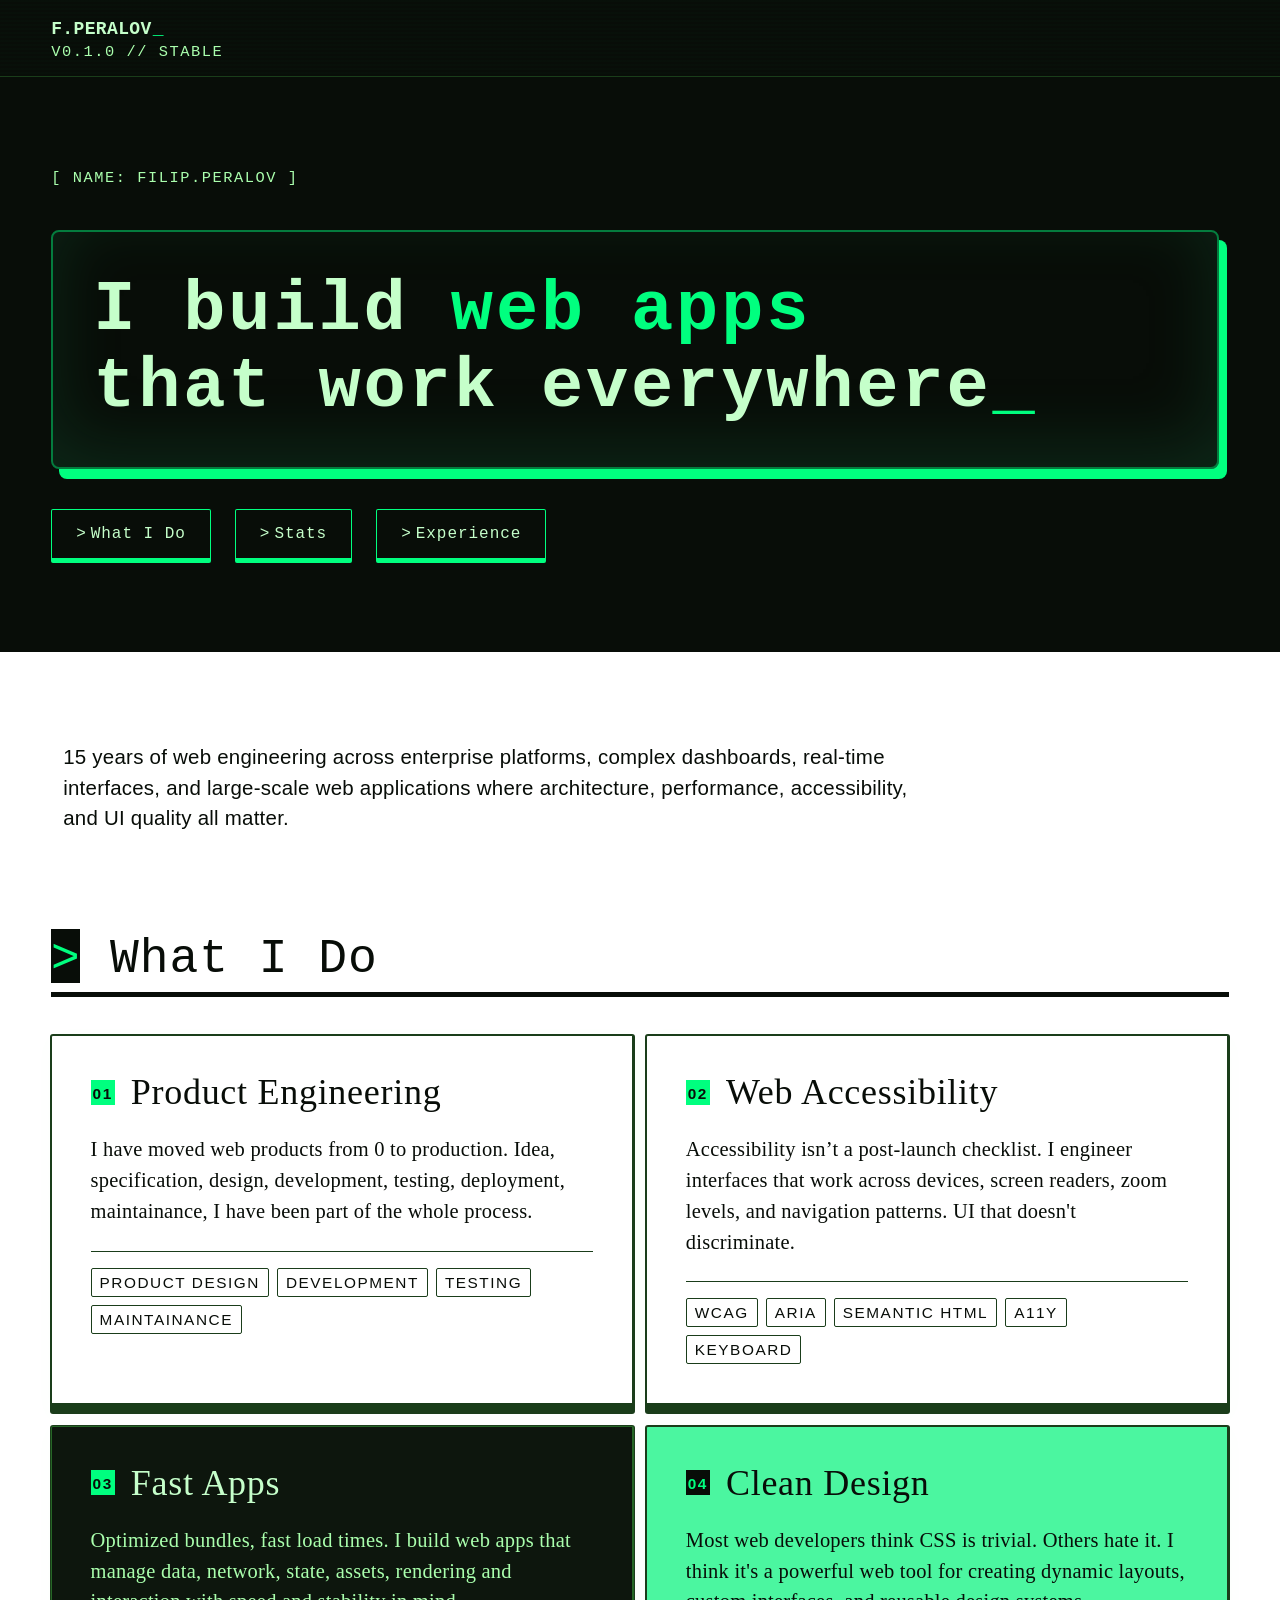
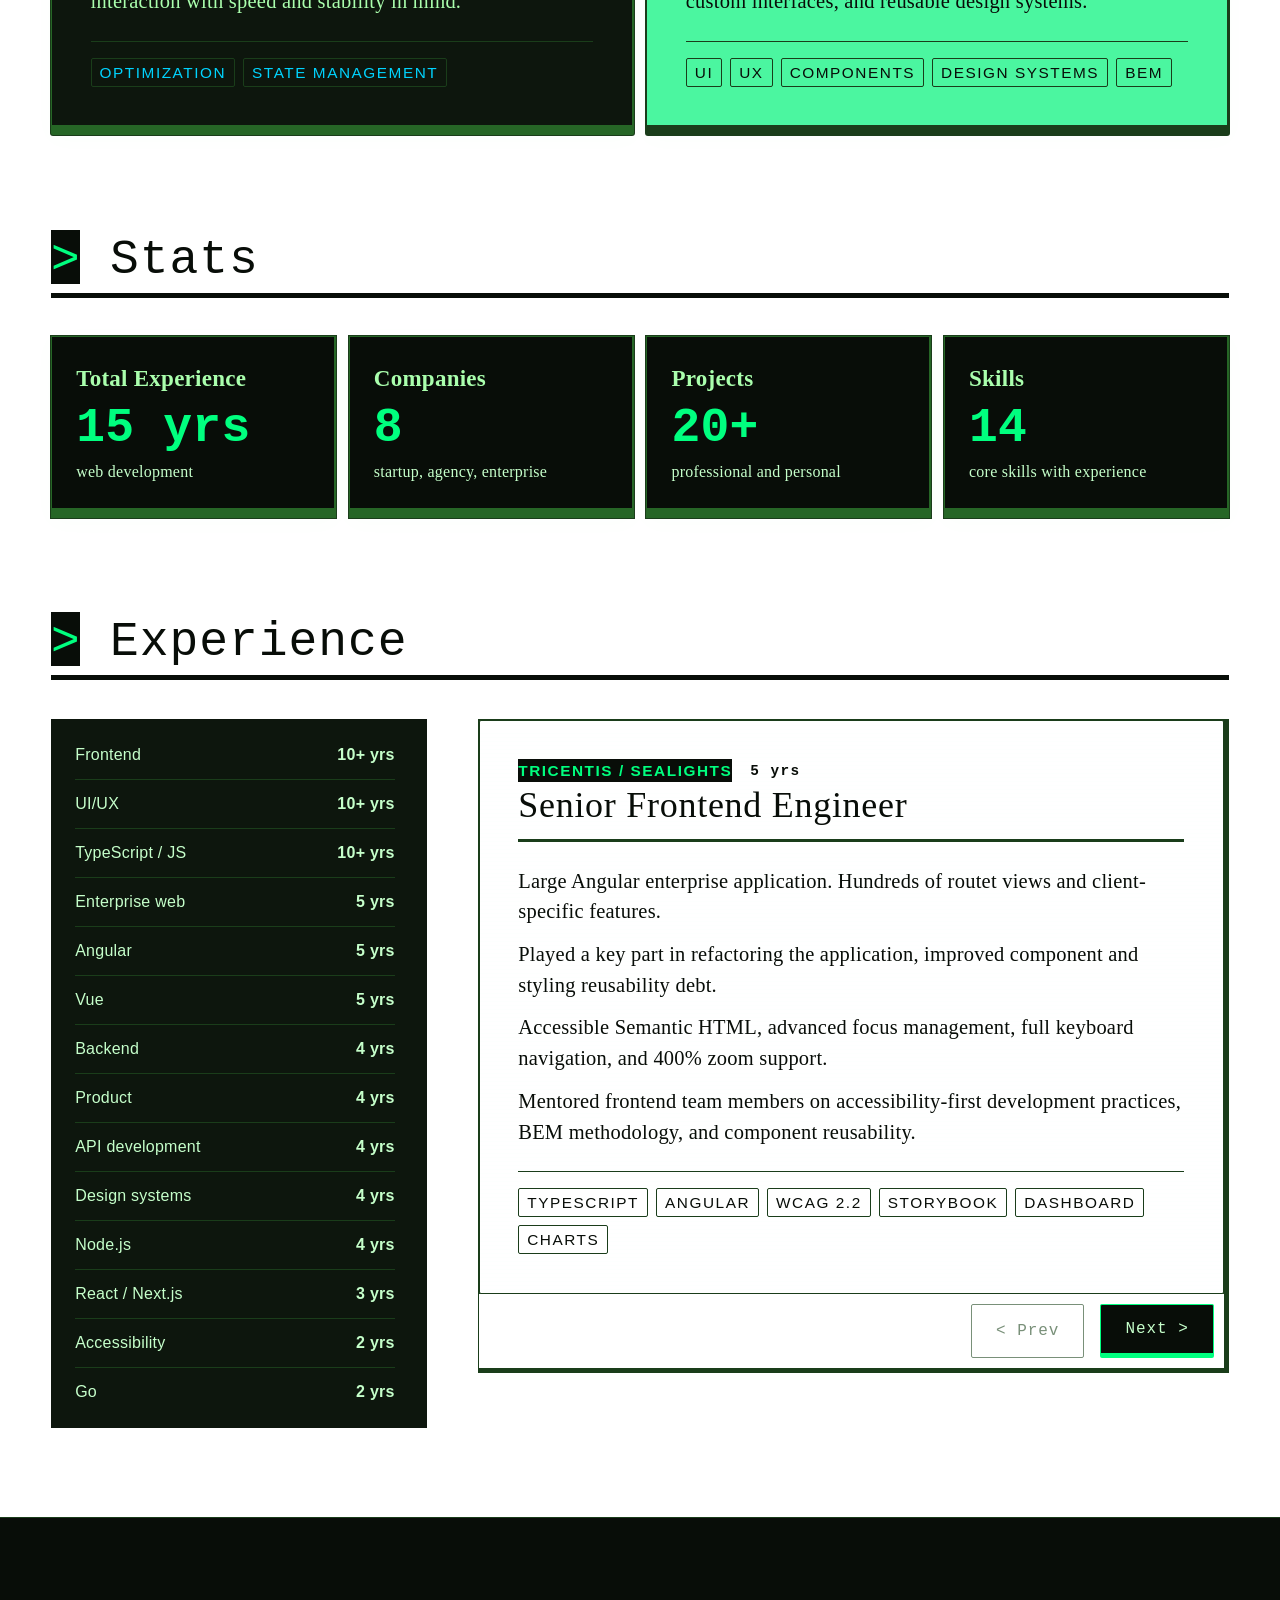
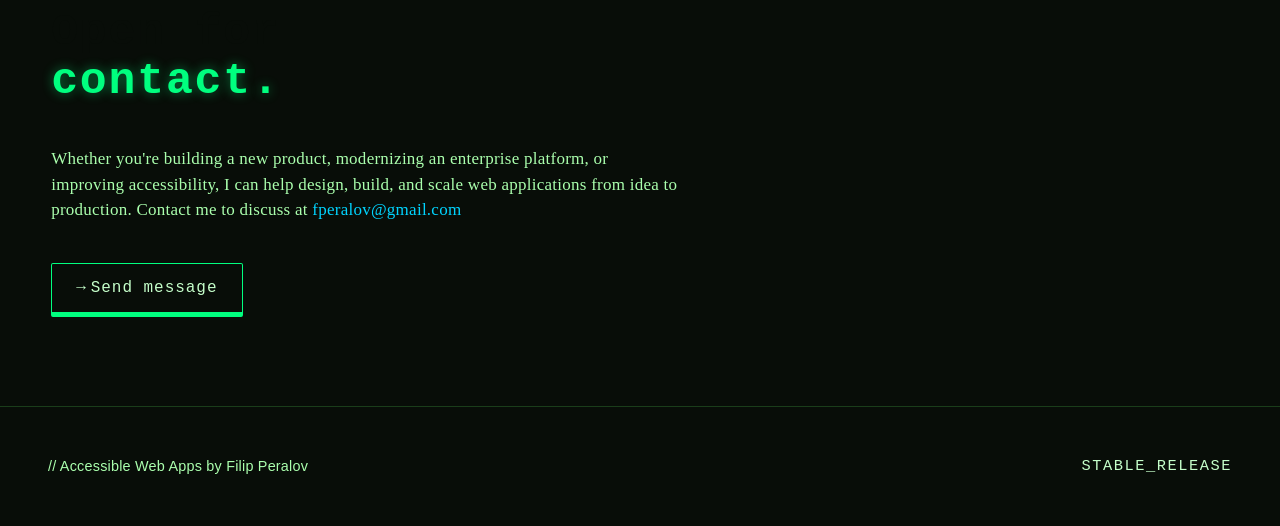
==== commit e71f8fc2: "Deploy CV website 2026-07-02T15:03:58Z" ====
--- a/index.html
+++ b/index.html
@@ -18,21 +18,21 @@
   src: url("/resume/fonts/jetbrains-mono-latin.woff2") format("woff2");
   unicode-range: U+0000-00FF, U+0131, U+0152-0153, U+02BB-02BC, U+02C6, U+02DA, U+02DC, U+0304, U+0308, U+0329, U+2000-206F, U+20AC, U+2122, U+2191, U+2193, U+2212, U+2215, U+FEFF, U+FFFD;
 }</style>
-<style>@charset "UTF-8";html[data-os=stable]{--color-bg:#080d08;--color-bg-inverted:#fff;--color-bg-accent:#4bf6a0;--color-surface:#0d160d;--color-surface-raised:#122012;--color-border:#1a3d1a;--color-border-strong:#266626;--color-text-highlight:#fff;--color-text-primary:#c5ffca;--color-text-secondary:#aaffad;--color-text-muted:#3a5c3a;--color-text-inverse:#080d08;--color-accent:#00ff7f;--color-accent-dim:rgba(0,255,127,.08);--color-accent-alt:#00d4ff;--color-accent-alt2:#1e9ab7;--color-accent-alt-dim:rgba(0,212,255,.08);--color-overlay-backdrop:rgba(0,0,0,.5);--color-terminal-bg:#0b0b0b;--color-terminal-header:#1a1a1a;--color-terminal-border:hsla(0,0%,100%,.1);--color-terminal-divider:#333;--color-window-close:#ff5f56;--color-window-minimize:#ffbd2e;--color-window-maximize:#27c93f;--color-error:#ff4d4d;--color-warning:gold;--color-success:#00ff7f;--color-selection:rgba(0,255,127,.18);--color-caret:#00ff7f;--color-scanline:rgba(0,255,127,.012);--color-scanline-subtle:rgba(0,255,127,.008);--color-hero-border:rgba(1,255,127,.46);--font-display:"JetBrains Mono","Intel One Mono","Courier New",monospace;--font-body:"Archivo","Arial",sans-serif;--font-code:"JetBrains Mono",monospace;--font-family-card-accent:"Archivo",serif;--text-transform-heading:none;--text-transform-ui:none;--letter-spacing-display:.04em;--letter-spacing-heading:.02em;--letter-spacing-body:.015em;--letter-spacing-ui:.06em;--letter-spacing-label:.1em;--line-height-display:1.1;--line-height-heading:1.35;--line-height-body:1.5;--font-weight-display:600;--font-weight-heading:500;--font-weight-body:400;--font-weight-card-body:400;--size-display:clamp(1.6rem,5.5vw,4.5rem);--size-display-mobile:clamp(1.6rem,9vw,4.5rem);--size-h1:clamp(1.75rem,3.5vw,3rem);--size-h2:clamp(1.65rem,5vw,3rem);--size-h3:clamp(1.2rem,1.8vw,1.5rem);--size-body:clamp(1rem,1.2vw,1.1rem);--size-button:1rem;--size-small:clamp(.9rem,1vw,.875rem);--size-label:clamp(.9rem,1.2vw,1rem);--font-size-card-body-accent:clamp(1.1rem,1.6vw,2rem);--font-size-card-title:clamp(1.875rem,2vw,2.25rem);--font-size-card-index-accent:1.5rem;--font-size-terminal:clamp(.9rem,1.5vw,1.1rem);--font-size-contact-body:clamp(.9375rem,1.5vw,1.0625rem);--font-size-wordmark:clamp(.875rem,1.8vw,1.125rem);--space-section:clamp(2rem,7vw,6rem);--space-block:clamp(1rem,4vw,4rem);--space-card:clamp(1.5rem,3vw,2.5rem);--space-inline:clamp(1rem,2vw,1.5rem);--space-2xs:.125rem;--space-xs:.25rem;--space-sm:.5rem;--space-md:.75rem;--space-lg:1rem;--space-xl:1.5rem;--space-2xl:2rem;--space-header-block:clamp(.75rem,2vw,1rem);--space-section-heading:clamp(1rem,3vw,4rem);--space-contact-copy:clamp(1.5rem,4vw,2.5rem);--space-footer:clamp(1.5rem,4vw,3rem);--space-hero-frame:clamp(2rem,4vw,2.5rem);--space-scroll-offset:clamp(4.5rem,8vw,6rem);--radius-sm:2px;--radius-md:2px;--radius-lg:4px;--radius-panel:8px;--radius-full:2px;--radius-none:0;--border-width-sm:1px;--border-width-md:2px;--border-width-lg:5px;--border-width-xl:10px;--border-width-card-accent:3px;--focus-ring-width:2px;--focus-ring-offset:3px;--shadow-card:0 0 0 1px var(--color-border),0 4px 24px rgba(0,255,127,.02);--shadow-card-hover:0 0 0 1px var(--color-border-strong),0 0 40px rgba(0,255,127,.08);--shadow-hero:inset 0 -20px 70px rgba(33,172,102,.17),8px 10px #01ff7f;--shadow-hero-active:inset 0 -20px 70px rgba(33,172,102,.17),2px 4px #01ff7f;--shadow-panel:0 20px 40px rgba(0,0,0,.15);--glow-accent:0 0 8px rgba(0,255,127,.35);--glow-accent-lg:0 0 20px rgba(0,255,127,.5),0 0 40px rgba(0,255,127,.2);--glow-text:0 0 12px rgba(0,255,127,.45);--transition-instant:.08s ease;--transition-fast:.18s cubic-bezier(.4,0,.2,1);--transition-base:.32s cubic-bezier(.4,0,.2,1);--transition-window:.4s cubic-bezier(.16,1,.3,1);--transition-slow:.55s cubic-bezier(.4,0,.2,1);--os-prompt:"> ";--os-cursor-char:"_";--os-tag-open:"[";--os-tag-close:"]";--os-divider-char:"──";--grid-cols:12;--grid-gap:clamp(.8rem,1vw,1rem);--container-max:1400px;--container-pad:0;--table-cell-padding:.75rem 1rem;--layout-rail-2k:700px;--layout-rail-3k:1020px;--metric-card-min:12rem;--signal-sidebar-min:260px;--terminal-height:22.5rem;--terminal-minimized-width:21.875rem;--concept-card-basis:17.5rem;--concept-card-min:22.5rem;--quick-preview-max:50rem;--mobile-table-label-width:8.75rem;--window-control-hit-size:2.4rem;--window-control-dot-size:1rem;--visually-hidden-size:1px}*,:after,:before{box-sizing:border-box;margin:0;padding:0}html{scroll-behavior:smooth;scroll-padding-top:var(--space-scroll-offset);scrollbar-color:var(--color-accent) var(--color-bg);scrollbar-width:auto;-webkit-text-size-adjust:100%;-moz-text-size-adjust:100%;text-size-adjust:100%;font-size:100%;height:100%}body,html{overflow-x:clip;overscroll-behavior-x:none}body{background-color:var(--color-bg);caret-color:var(--color-caret);color:var(--color-text-primary);font-family:var(--font-body);font-size:var(--size-body);font-weight:var(--font-weight-body);letter-spacing:var(--letter-spacing-body);line-height:var(--line-height-body);min-height:100%;-webkit-font-smoothing:antialiased;-moz-osx-font-smoothing:grayscale}@supports not (overflow:clip){body,html{overflow-x:hidden}}::-moz-selection{background:var(--color-accent-alt);color:var(--color-text-inverse)}::selection{background:var(--color-accent-alt);color:var(--color-text-inverse)}::-webkit-scrollbar{height:var(--space-xs);width:var(--space-xs)}::-webkit-scrollbar-track{background:var(--color-bg)}::-webkit-scrollbar-thumb{background:var(--color-accent);border-radius:0}::-webkit-scrollbar-thumb:hover{background:var(--color-text-muted)}:focus{outline:none}:focus-visible{border-radius:var(--radius-sm);outline:var(--focus-ring-width) solid var(--color-accent);outline-offset:var(--focus-ring-offset)}h1,h2,h3,h4,h5,h6{color:var(--color-text-inverse);font-family:var(--font-display);font-weight:var(--font-weight-heading);letter-spacing:var(--letter-spacing-heading);line-height:var(--line-height-heading);text-transform:var(--text-transform-heading)}h1{color:var(--color-text-primary);font-size:var(--size-h1);font-weight:var(--font-weight-display)}h2{font-size:var(--size-h2)}h3{font-size:var(--size-h3)}p{color:var(--color-text-secondary)}a,p{line-height:var(--line-height-body)}a{color:var(--color-accent-alt);text-decoration:none;transition:color var(--transition-fast)}a:hover:not(:disabled){color:var(--color-text-primary);text-decoration:underline}ol,ul{list-style:none}audio,canvas,embed,iframe,img,object,video{display:block;max-width:100%}button,input,select,textarea{color:inherit;font:inherit}button{background:none;border:none;cursor:pointer}.skip-link{background:var(--color-accent);border-radius:var(--radius-md);color:var(--color-text-inverse);font-family:var(--font-display);font-size:var(--size-small);font-weight:var(--font-weight-display);left:var(--space-lg);letter-spacing:var(--letter-spacing-label);padding:var(--space-md) var(--space-xl);position:absolute;text-transform:uppercase;top:-100%;transition:top var(--transition-fast);z-index:9999}.skip-link:focus{outline:var(--focus-ring-width) solid var(--color-text-primary);outline-offset:var(--focus-ring-offset);top:var(--space-lg)}.sr-only{height:var(--visually-hidden-size);margin:calc(var(--visually-hidden-size)*-1);overflow:hidden;padding:0;position:absolute;width:var(--visually-hidden-size);clip:rect(0 0 0 0);border-width:0;white-space:nowrap}.container{margin-inline:auto;max-width:var(--container-max);padding-inline:var(--container-pad);width:100%}@media(min-width:1920px){.container{max-width:unset}}.visually-hidden-focusable{height:var(--visually-hidden-size);margin:calc(var(--visually-hidden-size)*-1);overflow:hidden;padding:0;position:absolute;width:var(--visually-hidden-size);clip:rect(0 0 0 0);border-width:0;white-space:nowrap}.visually-hidden-focusable:focus,.visually-hidden-focusable:focus-within{height:auto;margin:revert;overflow:visible;padding:revert;position:static;width:auto;clip:auto;white-space:normal}.mr-auto{margin-right:auto}.ml-auto{margin-left:auto}.mt-auto{margin-top:auto}.mb-auto{margin-bottom:auto}dialog{margin:auto;padding:var(--space-card)}dialog::backdrop{background-color:var(--color-overlay-backdrop)}.quick-preview{background-color:var(--color-bg-inverted);display:flex;flex-direction:column;gap:var(--space-section);padding:var(--space-section) var(--space-block)}.quick-preview__inner{margin:0 auto;max-width:var(--quick-preview-max)}.concepts{background-color:var(--color-bg-inverted);padding:0}.concepts__grid{display:grid;gap:var(--grid-gap);grid-template-columns:1fr 1fr;list-style:none}@media(max-width:767px){.concepts__grid{grid-template-columns:1fr}}.section-header{align-items:flex-end;border-bottom:var(--border-width-lg) solid var(--color-bg);display:flex;flex-wrap:wrap;justify-content:space-between;margin-bottom:var(--space-section-heading);row-gap:var(--space-md)}@media(max-width:639px){.section-header a,.section-header button{width:100%}}.section-header__prefix{background-color:var(--color-bg);border-bottom:var(--border-width-sm) solid var(--color-bg);color:var(--color-accent);font-family:var(--font-body)}.section-header__title{color:var(--color-text-inverse);font-size:var(--size-h2)}.view-toggle{display:flex;flex-wrap:wrap;gap:var(--space-lg)}@media(max-width:639px){.view-toggle{width:100%}.view-toggle button{flex:1}}.concepts__table{margin-top:var(--space-md);width:100%}.connect{background-color:var(--color-bg);border-top:var(--border-width-sm) solid var(--color-border);padding:var(--space-section) var(--space-block)}.connect__inner{gap:var(--space-contact-copy)}.connect__inner,.connect__title{display:flex;flex-direction:column}.connect__title{font-size:var(--size-h1);font-weight:var(--font-weight-display);letter-spacing:var(--letter-spacing-display);line-height:var(--line-height-display);text-transform:var(--text-transform-heading)}.connect__title-line{display:block}.connect__title-line--accent{color:var(--color-accent);text-shadow:var(--glow-text)}.connect__body{color:var(--color-text-secondary);font-family:var(--font-family-card-accent);font-size:var(--font-size-contact-body);letter-spacing:var(--letter-spacing-body);line-height:var(--line-height-body);max-width:74ch;text-transform:var(--text-transform-ui)}.connect__actions{display:flex;gap:var(--space-lg)}@media(max-width:639px){.connect__cta{width:100%}}.cta{align-items:center;border:var(--border-width-sm) solid transparent;border-bottom-width:var(--border-width-lg);border-radius:var(--radius-md);display:inline-flex;font-family:var(--font-display);font-size:var(--size-button);font-weight:var(--font-weight-heading);gap:var(--space-xs);letter-spacing:var(--letter-spacing-ui);padding:var(--space-md) var(--space-inline);text-transform:var(--text-transform-ui);touch-action:manipulation;transition:color var(--transition-fast),background-color var(--transition-fast),box-shadow var(--transition-fast);white-space:pre-line;-webkit-tap-highlight-color:transparent}@media(max-width:639px){.cta{height:8vh}}.cta:focus-visible{border-radius:var(--radius-sm);outline:var(--focus-ring-width) solid var(--color-accent);outline-offset:var(--focus-ring-offset)}.cta:focus-visible,.cta:hover:not(:disabled){text-decoration:underline}.cta--primary{background-color:var(--color-bg);border-color:var(--color-accent);border-bottom:var(--border-width-lg) solid var(--color-accent);color:var(--color-text-primary)}.cta--primary:focus-visible,.cta--primary:hover:not(:disabled){box-shadow:var(--glow-accent);color:var(--color-accent)}.cta--secondary{border-color:var(--color-border);color:var(--color-text-secondary)}.cta--secondary:focus-visible,.cta--secondary:hover:not(:disabled){border-color:var(--color-border-strong);color:var(--color-text-inverse)}.cta--white{background-color:var(--color-bg-inverted);border-color:var(--color-border);color:var(--color-text-inverse)}.cta--white:focus-visible,.cta--white:hover:not(:disabled){border-color:var(--color-border-strong);border-bottom:var(--border-width-lg) solid var(--color-accent);color:var(--color-text-inverse)}.tag-list{display:flex;flex-wrap:wrap;gap:var(--space-sm);list-style:none;margin:0;padding:0}.tag-list--compact{gap:var(--space-xs)}.tag-list__item{border:var(--border-width-sm) solid var(--color-border);border-radius:var(--radius-sm);color:var(--color-accent-alt);font-family:var(--font-body);font-size:var(--size-label);letter-spacing:var(--letter-spacing-label);padding:var(--space-2xs) var(--space-sm);text-transform:uppercase;white-space:nowrap}.tag-list__item--muted{color:var(--color-text-muted)}.tag-list__item--inverse{color:var(--color-text-inverse)}</style>
+<style>@charset "UTF-8";html[data-os=stable]{--color-bg:#080d08;--color-bg-inverted:#fff;--color-bg-accent:#4bf6a0;--color-surface:#0d160d;--color-surface-raised:#122012;--color-border:#1a3d1a;--color-border-strong:#266626;--color-text-highlight:#fff;--color-text-primary:#c5ffca;--color-text-secondary:#aaffad;--color-text-muted:#3a5c3a;--color-text-inverse:#080d08;--color-accent:#00ff7f;--color-accent-dim:rgba(0,255,127,.08);--color-accent-alt:#00d4ff;--color-accent-alt2:#1e9ab7;--color-accent-alt-dim:rgba(0,212,255,.08);--color-overlay-backdrop:rgba(0,0,0,.5);--color-terminal-bg:#0b0b0b;--color-terminal-header:#1a1a1a;--color-terminal-border:hsla(0,0%,100%,.1);--color-terminal-divider:#333;--color-window-close:#ff5f56;--color-window-minimize:#ffbd2e;--color-window-maximize:#27c93f;--color-error:#ff4d4d;--color-warning:gold;--color-success:#00ff7f;--color-selection:rgba(0,255,127,.18);--color-caret:#00ff7f;--color-scanline:rgba(0,255,127,.012);--color-scanline-subtle:rgba(0,255,127,.008);--color-hero-border:rgba(1,255,127,.46);--font-display:"JetBrains Mono","Intel One Mono","Courier New",monospace;--font-body:"Archivo","Arial",sans-serif;--font-code:"JetBrains Mono",monospace;--font-family-card-accent:"Archivo",serif;--text-transform-heading:none;--text-transform-ui:none;--letter-spacing-display:.04em;--letter-spacing-heading:.02em;--letter-spacing-body:.015em;--letter-spacing-ui:.06em;--letter-spacing-label:.1em;--line-height-display:1.1;--line-height-heading:1.35;--line-height-body:1.5;--font-weight-display:600;--font-weight-heading:500;--font-weight-body:400;--font-weight-card-body:400;--size-display:clamp(1.6rem,5.5vw,4.5rem);--size-display-mobile:clamp(1.6rem,9vw,4.5rem);--size-h1:clamp(1.75rem,3.5vw,3rem);--size-h2:clamp(1.65rem,5vw,3rem);--size-h3:clamp(1.2rem,1.8vw,1.5rem);--size-body:clamp(1rem,1.2vw,1.1rem);--size-button:1rem;--size-small:clamp(.9rem,1vw,.875rem);--size-label:clamp(.9rem,1.2vw,1rem);--font-size-card-body-accent:clamp(1.1rem,1.6vw,2rem);--font-size-card-title:clamp(1.4rem,3vw,2.25rem);--font-size-card-index-accent:1.5rem;--font-size-terminal:clamp(.9rem,1.5vw,1.1rem);--font-size-contact-body:clamp(.9375rem,1.5vw,1.0625rem);--font-size-wordmark:clamp(.875rem,1.8vw,1.125rem);--space-section:clamp(2rem,7vw,6rem);--space-block:clamp(1rem,4vw,4rem);--space-card:clamp(1.5rem,3vw,2.5rem);--space-inline:clamp(1rem,2vw,1.5rem);--space-2xs:.125rem;--space-xs:.25rem;--space-sm:.5rem;--space-md:.75rem;--space-lg:1rem;--space-xl:1.5rem;--space-2xl:2rem;--space-header-block:clamp(.75rem,2vw,1rem);--space-section-heading:clamp(1rem,3vw,4rem);--space-contact-copy:clamp(1.5rem,4vw,2.5rem);--space-footer:clamp(1.5rem,4vw,3rem);--space-hero-frame:clamp(2rem,4vw,2.5rem);--space-scroll-offset:clamp(4.5rem,8vw,6rem);--radius-sm:2px;--radius-md:2px;--radius-lg:4px;--radius-panel:8px;--radius-full:2px;--radius-none:0;--border-width-sm:1px;--border-width-md:2px;--border-width-lg:5px;--border-width-xl:10px;--border-width-card-accent:3px;--focus-ring-width:2px;--focus-ring-offset:3px;--shadow-card:0 0 0 1px var(--color-border),0 4px 24px rgba(0,255,127,.02);--shadow-card-hover:0 0 0 1px var(--color-border-strong),0 0 40px rgba(0,255,127,.08);--shadow-hero:inset 0 -20px 70px rgba(33,172,102,.17),8px 10px #01ff7f;--shadow-hero-active:inset 0 -20px 70px rgba(33,172,102,.17),2px 4px #01ff7f;--shadow-panel:0 20px 40px rgba(0,0,0,.15);--glow-accent:0 0 8px rgba(0,255,127,.35);--glow-accent-lg:0 0 20px rgba(0,255,127,.5),0 0 40px rgba(0,255,127,.2);--glow-text:0 0 12px rgba(0,255,127,.45);--transition-instant:.08s ease;--transition-fast:.18s cubic-bezier(.4,0,.2,1);--transition-base:.32s cubic-bezier(.4,0,.2,1);--transition-window:.4s cubic-bezier(.16,1,.3,1);--transition-slow:.55s cubic-bezier(.4,0,.2,1);--os-prompt:"> ";--os-cursor-char:"_";--os-tag-open:"[";--os-tag-close:"]";--os-divider-char:"──";--grid-cols:12;--grid-gap:clamp(.8rem,1vw,1rem);--container-max:1400px;--container-pad:0;--table-cell-padding:.75rem 1rem;--layout-rail-2k:700px;--layout-rail-3k:1020px;--metric-card-min:12rem;--signal-sidebar-min:260px;--terminal-height:22.5rem;--terminal-minimized-width:21.875rem;--concept-card-basis:17.5rem;--concept-card-min:22.5rem;--quick-preview-max:50rem;--mobile-table-label-width:8.75rem;--window-control-hit-size:2.4rem;--window-control-dot-size:1rem;--visually-hidden-size:1px}*,:after,:before{box-sizing:border-box;margin:0;padding:0}html{scroll-behavior:smooth;scroll-padding-top:var(--space-scroll-offset);scrollbar-color:var(--color-accent) var(--color-bg);scrollbar-width:auto;-webkit-text-size-adjust:100%;-moz-text-size-adjust:100%;text-size-adjust:100%;font-size:100%;height:100%}body,html{overflow-x:clip;overscroll-behavior-x:none}body{background-color:var(--color-bg);caret-color:var(--color-caret);color:var(--color-text-primary);font-family:var(--font-body);font-size:var(--size-body);font-weight:var(--font-weight-body);letter-spacing:var(--letter-spacing-body);line-height:var(--line-height-body);min-height:100%;-webkit-font-smoothing:antialiased;-moz-osx-font-smoothing:grayscale}@supports not (overflow:clip){body,html{overflow-x:hidden}}::-moz-selection{background:var(--color-accent-alt);color:var(--color-text-inverse)}::selection{background:var(--color-accent-alt);color:var(--color-text-inverse)}::-webkit-scrollbar{height:var(--space-xs);width:var(--space-xs)}::-webkit-scrollbar-track{background:var(--color-bg)}::-webkit-scrollbar-thumb{background:var(--color-accent);border-radius:0}::-webkit-scrollbar-thumb:hover{background:var(--color-text-muted)}:focus{outline:none}:focus-visible{border-radius:var(--radius-sm);outline:var(--focus-ring-width) solid var(--color-accent);outline-offset:var(--focus-ring-offset)}h1,h2,h3,h4,h5,h6{color:var(--color-text-inverse);font-family:var(--font-display);font-weight:var(--font-weight-heading);letter-spacing:var(--letter-spacing-heading);line-height:var(--line-height-heading);text-transform:var(--text-transform-heading)}h1{color:var(--color-text-primary);font-size:var(--size-h1);font-weight:var(--font-weight-display)}h2{font-size:var(--size-h2)}h3{font-size:var(--size-h3)}p{color:var(--color-text-secondary)}a,p{line-height:var(--line-height-body)}a{color:var(--color-accent-alt);text-decoration:none;transition:color var(--transition-fast)}a:hover:not(:disabled){color:var(--color-text-primary);text-decoration:underline}ol,ul{list-style:none}audio,canvas,embed,iframe,img,object,video{display:block;max-width:100%}button,input,select,textarea{color:inherit;font:inherit}button{background:none;border:none;cursor:pointer}.skip-link{background:var(--color-accent);border-radius:var(--radius-md);color:var(--color-text-inverse);font-family:var(--font-display);font-size:var(--size-small);font-weight:var(--font-weight-display);left:var(--space-lg);letter-spacing:var(--letter-spacing-label);padding:var(--space-md) var(--space-xl);position:absolute;text-transform:uppercase;top:-100%;transition:top var(--transition-fast);z-index:9999}.skip-link:focus{outline:var(--focus-ring-width) solid var(--color-text-primary);outline-offset:var(--focus-ring-offset);top:var(--space-lg)}.sr-only{height:var(--visually-hidden-size);margin:calc(var(--visually-hidden-size)*-1);overflow:hidden;padding:0;position:absolute;width:var(--visually-hidden-size);clip:rect(0 0 0 0);border-width:0;white-space:nowrap}.container{margin-inline:auto;max-width:var(--container-max);padding-inline:var(--container-pad);width:100%}@media(min-width:1920px){.container{max-width:unset}}.visually-hidden-focusable{height:var(--visually-hidden-size);margin:calc(var(--visually-hidden-size)*-1);overflow:hidden;padding:0;position:absolute;width:var(--visually-hidden-size);clip:rect(0 0 0 0);border-width:0;white-space:nowrap}.visually-hidden-focusable:focus,.visually-hidden-focusable:focus-within{height:auto;margin:revert;overflow:visible;padding:revert;position:static;width:auto;clip:auto;white-space:normal}.mr-auto{margin-right:auto}.ml-auto{margin-left:auto}.mt-auto{margin-top:auto}.mb-auto{margin-bottom:auto}dialog{margin:auto;padding:var(--space-card)}dialog::backdrop{background-color:var(--color-overlay-backdrop)}.quick-preview{background-color:var(--color-bg-inverted);display:flex;flex-direction:column;gap:var(--space-section);padding:var(--space-section) var(--space-block)}.quick-preview__inner{margin:0 auto;max-width:var(--quick-preview-max)}.concepts{background-color:var(--color-bg-inverted);padding:0}.concepts__grid{display:grid;gap:var(--grid-gap);grid-template-columns:1fr 1fr;list-style:none}@media(max-width:767px){.concepts__grid{grid-template-columns:1fr}}.section-header{align-items:flex-end;border-bottom:var(--border-width-lg) solid var(--color-bg);display:flex;flex-wrap:wrap;justify-content:space-between;margin-bottom:var(--space-section-heading);row-gap:var(--space-md)}@media(max-width:639px){.section-header a,.section-header button{width:100%}}.section-header__prefix{background-color:var(--color-bg);border-bottom:var(--border-width-sm) solid var(--color-bg);color:var(--color-accent);font-family:var(--font-body)}.section-header__title{color:var(--color-text-inverse);font-size:var(--size-h2)}.view-toggle{display:flex;flex-wrap:wrap;gap:var(--space-lg)}@media(max-width:639px){.view-toggle{width:100%}.view-toggle button{flex:1}}.concepts__table{margin-top:var(--space-md);width:100%}.connect{background-color:var(--color-bg);border-top:var(--border-width-sm) solid var(--color-border);padding:var(--space-section) var(--space-block)}.connect__inner{gap:var(--space-contact-copy)}.connect__inner,.connect__title{display:flex;flex-direction:column}.connect__title{font-size:var(--size-h1);font-weight:var(--font-weight-display);letter-spacing:var(--letter-spacing-display);line-height:var(--line-height-display);text-transform:var(--text-transform-heading)}.connect__title-line{display:block}.connect__title-line--accent{color:var(--color-accent);text-shadow:var(--glow-text)}.connect__body{color:var(--color-text-secondary);font-family:var(--font-family-card-accent);font-size:var(--font-size-contact-body);letter-spacing:var(--letter-spacing-body);line-height:var(--line-height-body);max-width:74ch;text-transform:var(--text-transform-ui)}.connect__actions{display:flex;gap:var(--space-lg)}@media(max-width:379px){.connect__cta{width:100%}}.cta{align-items:center;border:var(--border-width-sm) solid transparent;border-bottom-width:var(--border-width-lg);border-radius:var(--radius-md);display:inline-flex;font-family:var(--font-display);font-size:var(--size-button);font-weight:var(--font-weight-heading);gap:var(--space-xs);letter-spacing:var(--letter-spacing-ui);padding:var(--space-md) var(--space-inline);text-transform:var(--text-transform-ui);touch-action:manipulation;transition:color var(--transition-fast),background-color var(--transition-fast),box-shadow var(--transition-fast);white-space:pre-line;-webkit-tap-highlight-color:transparent}@media(max-width:639px){.cta{height:8vh}}.cta:focus-visible{border-radius:var(--radius-sm);outline:var(--focus-ring-width) solid var(--color-accent);outline-offset:var(--focus-ring-offset)}.cta:focus-visible,.cta:hover:not(:disabled){text-decoration:underline}.cta--primary{background-color:var(--color-bg);border-color:var(--color-accent);border-bottom:var(--border-width-lg) solid var(--color-accent);color:var(--color-text-primary)}.cta--primary:focus-visible,.cta--primary:hover:not(:disabled){box-shadow:var(--glow-accent);color:var(--color-accent)}.cta--secondary{border-color:var(--color-border);color:var(--color-text-secondary)}.cta--secondary:focus-visible,.cta--secondary:hover:not(:disabled){border-color:var(--color-border-strong);color:var(--color-text-inverse)}.cta--white{background-color:var(--color-bg-inverted);border-color:var(--color-border);color:var(--color-text-inverse)}.cta--white:focus-visible,.cta--white:hover:not(:disabled){border-color:var(--color-border-strong);border-bottom:var(--border-width-lg) solid var(--color-accent);color:var(--color-text-inverse)}.tag-list{display:flex;flex-wrap:wrap;gap:var(--space-sm);list-style:none;margin:0;padding:0}.tag-list--compact{gap:var(--space-xs)}.tag-list__item{border:var(--border-width-sm) solid var(--color-border);border-radius:var(--radius-sm);color:var(--color-accent-alt);font-family:var(--font-body);font-size:var(--size-label);letter-spacing:var(--letter-spacing-label);padding:var(--space-2xs) var(--space-sm);text-transform:uppercase;white-space:nowrap}.tag-list__item--muted{color:var(--color-text-muted)}.tag-list__item--inverse{color:var(--color-text-inverse)}</style>
 <style>.app-shell[data-v-be7f0ead]{background-color:var(--color-bg-inverted);color:var(--color-text-primary);display:flex;flex-direction:column;min-height:100dvh}.app-main[data-v-be7f0ead]{flex:1}.app-main[data-v-be7f0ead]:focus{outline:none}.app-header[data-v-be7f0ead]{background-color:var(--color-bg);border-bottom:var(--border-width-sm) solid var(--color-border);position:sticky;top:0;z-index:100}html .app-header[data-v-be7f0ead]{background-image:repeating-linear-gradient(0deg,transparent,transparent var(--border-width-md),var(--color-scanline) var(--border-width-md),var(--color-scanline) var(--space-xs))}.app-header__inner[data-v-be7f0ead]{align-items:center;display:flex;flex-wrap:wrap;gap:var(--space-lg);justify-content:space-between;padding:var(--space-header-block) var(--space-block)}.app-header__wordmark[data-v-be7f0ead]{display:flex;flex-direction:column;gap:var(--space-2xs);line-height:1}.app-header__name[data-v-be7f0ead]{color:var(--color-text-primary);font-family:var(--font-display);font-size:var(--font-size-wordmark);font-weight:var(--font-weight-display);letter-spacing:var(--letter-spacing-heading);text-transform:var(--text-transform-heading)}.app-header__tagline[data-v-be7f0ead]{color:var(--color-text-secondary);font-family:var(--font-code);font-size:var(--size-label);letter-spacing:var(--letter-spacing-label);text-transform:uppercase}.app-header__cursor[data-v-be7f0ead]{color:var(--color-accent);display:inline-block;margin-left:var(--border-width-sm)}@media(prefers-reduced-motion:no-preference){.app-header__cursor[data-v-be7f0ead]{animation:cursor-blink-be7f0ead 1.1s step-end infinite}}.app-footer[data-v-be7f0ead]{background-color:var(--color-bg);border-top:var(--border-width-sm) solid var(--color-border);color:var(--color-text-secondary);padding:var(--space-footer)}.app-footer__inner[data-v-be7f0ead]{align-items:center;display:flex;flex-wrap:wrap;gap:var(--space-lg);justify-content:space-between}.app-footer__copy[data-v-be7f0ead]{color:var(--color-text-secondary);font-family:var(--font-body);font-size:var(--size-small);letter-spacing:var(--letter-spacing-body);max-width:none}.app-footer__os-sig[data-v-be7f0ead]{color:var(--color-text-primary);font-family:var(--font-display);font-size:var(--size-label);font-weight:var(--font-weight-heading);letter-spacing:var(--letter-spacing-label);max-width:none;text-transform:uppercase}@keyframes cursor-blink-be7f0ead{0%,to{opacity:1}50%{opacity:0}}</style>
 <style>.typewriter[data-v-c24ba1ca]{display:inline}.typewriter__text[data-v-c24ba1ca]{color:inherit;font:inherit;letter-spacing:inherit}.typewriter__cursor[data-v-c24ba1ca]{color:var(--color-accent);display:inline-block;margin-left:var(--border-width-sm);opacity:1}@media(prefers-reduced-motion:no-preference){.typewriter__cursor--blink[data-v-c24ba1ca]{animation:typewriter-blink-c24ba1ca 1.1s step-end infinite}}@keyframes typewriter-blink-c24ba1ca{0%,to{opacity:1}50%{opacity:0}}</style>
-<style>.concept-card[data-v-9c7556bf]{background-color:var(--color-surface);border:var(--border-width-sm) solid var(--color-border);border-bottom:var(--border-width-xl) solid var(--color-border);border-right:var(--border-width-md) solid var(--color-border);border-color:var(--color-border-strong);border-radius:var(--radius-md);box-shadow:var(--shadow-card);color:var(--color-text-inverse);flex:40%;font-family:var(--font-family-card-accent);padding:var(--space-card);transition:border-color var(--transition-fast),box-shadow var(--transition-fast),background-color var(--transition-base)}@media(max-width:639px){.concept-card[data-v-9c7556bf]{flex:100%}}.concept-card--design[data-v-9c7556bf]{background-color:var(--color-bg-accent);border-color:var(--color-border);color:var(--color-text-inverse)}.concept-card--design .concept-card__body p[data-v-9c7556bf]{color:var(--color-text-inverse);font-size:var(--font-size-card-body-accent);font-weight:var(--font-weight-card-body)}.concept-card--design .concept-card__tag[data-v-9c7556bf],.concept-card--design .concept-card__title[data-v-9c7556bf]{color:var(--color-text-inverse)}.concept-card--design .concept-card__index[data-v-9c7556bf]{background-color:var(--color-bg);color:var(--color-accent)}.concept-card--white[data-v-9c7556bf]{background-color:var(--color-bg-inverted);border-color:var(--color-border)}.concept-card--white .concept-card__body p[data-v-9c7556bf]{color:var(--color-text-inverse);font-family:var(--font-family-card-accent);font-size:var(--font-size-card-body-accent);font-weight:var(--font-weight-card-body)}.concept-card--white .concept-card__tag[data-v-9c7556bf]{background-color:var(--color-bg-inverted);color:var(--color-text-inverse)}.concept-card--white .concept-card__index[data-v-9c7556bf]{background-color:var(--color-accent);color:var(--color-text-inverse)}.concept-card--white .concept-card__title[data-v-9c7556bf]{color:var(--color-text-inverse)}.concept-card .concept-card__header[data-v-9c7556bf]{align-items:flex-start;-moz-column-gap:var(--space-lg);column-gap:var(--space-lg);display:flex;flex-wrap:wrap;margin-bottom:var(--space-inline);row-gap:0}.concept-card__index[data-v-9c7556bf]{background-color:var(--color-accent);color:var(--color-text-inverse);flex-shrink:0;font-family:var(--font-body);font-size:var(--size-label);font-weight:var(--font-weight-display);letter-spacing:var(--letter-spacing-label);margin-top:2px;padding:var(--space-2xs);padding-bottom:0}.concept-card__title[data-v-9c7556bf]{color:var(--color-text-primary);flex:1;font-family:var(--font-family-card-accent);font-optical-sizing:auto;font-size:var(--font-size-card-title);letter-spacing:var(--letter-spacing-heading);line-height:var(--line-height-heading);line-height:1;word-break:break-word}.concept-card__body p[data-v-9c7556bf]{color:var(--color-text-secondary);font-size:var(--font-size-card-body-accent);font-weight:var(--font-weight-card-body);line-height:var(--line-height-body)}.concept-card__footer[data-v-9c7556bf]{border-top:var(--border-width-sm) solid var(--color-border);margin-top:var(--space-xl);padding-top:var(--space-lg)}</style>
-<style>.card-deck[data-v-11473ce1]{border:1px solid var(--color-border);border-bottom:var(--border-width-lg) solid var(--color-border);border-right:var(--border-width-lg) solid var(--color-border);display:grid}.card-deck__stage[data-v-11473ce1]{display:flex;gap:var(--space-md);overflow-x:auto;overscroll-behavior-x:contain;scroll-padding-inline:0;scroll-snap-type:x mandatory;scrollbar-width:thin;-webkit-overflow-scrolling:touch}.card-deck__stage[data-v-11473ce1]::-webkit-scrollbar{block-size:var(--space-xs)}.card-deck__stage[data-v-11473ce1]::-webkit-scrollbar-thumb{background-color:var(--color-border)}.card-deck__stage[data-v-11473ce1]:focus-visible{border-radius:var(--radius-sm);outline:var(--focus-ring-width) solid var(--color-accent);outline-offset:var(--focus-ring-offset)}.card-deck__card[data-v-11473ce1]{flex:0 0 100%;scroll-snap-align:start;transition:opacity var(--transition-fast),transform var(--transition-fast)}.card-deck__card--active[data-v-11473ce1]{opacity:1;transform:translateY(0)}.card-deck__footer[data-v-11473ce1]{align-items:center;background-color:var(--color-white);display:flex;flex-wrap:wrap;gap:var(--space-md);justify-content:flex-end;padding:10px}.card-deck__status[data-v-11473ce1]{color:var(--color-text-inverse);font-family:var(--font-code);font-size:var(--size-small)}.card-deck__actions[data-v-11473ce1]{display:flex;flex-wrap:wrap;gap:var(--space-lg);z-index:1}@media(max-width:639px){.card-deck__actions[data-v-11473ce1]{display:grid;gap:var(--space-sm);grid-template-columns:repeat(2,minmax(0,1fr));width:100%}}.card-deck__action[data-v-11473ce1]{justify-content:center}@media(max-width:439px){.card-deck__action[data-v-11473ce1]{padding-left:0;padding-right:0}}.card-deck__action[data-v-11473ce1]:disabled{background-color:var(--color-bg-inverted);border-bottom-width:1px;border-color:var(--color-text-muted);box-shadow:none;color:var(--color-text-muted);cursor:not-allowed;opacity:.68}@media(prefers-reduced-motion:reduce){.card-deck__card[data-v-11473ce1]{transition:none}}</style>
+<style>.concept-card[data-v-3122608a]{background-color:var(--color-surface);border:var(--border-width-sm) solid var(--color-border);border-bottom:var(--border-width-xl) solid var(--color-border);border-right:var(--border-width-md) solid var(--color-border);border-color:var(--color-border-strong);border-radius:var(--radius-md);box-shadow:var(--shadow-card);color:var(--color-text-inverse);flex:40%;font-family:var(--font-family-card-accent);padding:var(--space-card);transition:border-color var(--transition-fast),box-shadow var(--transition-fast),background-color var(--transition-base)}@media(max-width:639px){.concept-card[data-v-3122608a]{flex:100%}}.concept-card--design[data-v-3122608a]{background-color:var(--color-bg-accent);border-color:var(--color-border);color:var(--color-text-inverse)}.concept-card--design .concept-card__body p[data-v-3122608a]{color:var(--color-text-inverse);font-size:var(--font-size-card-body-accent);font-weight:var(--font-weight-card-body)}.concept-card--design .concept-card__tag[data-v-3122608a],.concept-card--design .concept-card__title[data-v-3122608a]{color:var(--color-text-inverse)}.concept-card--design .concept-card__index[data-v-3122608a]{background-color:var(--color-bg);color:var(--color-accent)}.concept-card--white[data-v-3122608a]{background-color:var(--color-bg-inverted);border-color:var(--color-border)}.concept-card--white .concept-card__body p[data-v-3122608a]{color:var(--color-text-inverse);font-family:var(--font-family-card-accent);font-size:var(--font-size-card-body-accent);font-weight:var(--font-weight-card-body)}.concept-card--white .concept-card__tag[data-v-3122608a]{background-color:var(--color-bg-inverted);color:var(--color-text-inverse)}.concept-card--white .concept-card__index[data-v-3122608a]{background-color:var(--color-accent);color:var(--color-text-inverse)}.concept-card--white .concept-card__title[data-v-3122608a]{color:var(--color-text-inverse)}.concept-card .concept-card__header[data-v-3122608a]{align-items:flex-start;-moz-column-gap:var(--space-lg);column-gap:var(--space-lg);display:flex;flex-wrap:wrap;margin-bottom:var(--space-inline);row-gap:0}@media(min-width:768px){.concept-card .concept-card__header[data-v-3122608a]{align-items:center}}.concept-card__index[data-v-3122608a]{background-color:var(--color-accent);color:var(--color-text-inverse);flex-shrink:0;font-family:var(--font-body);font-size:var(--size-label);font-weight:var(--font-weight-display);letter-spacing:var(--letter-spacing-label);padding:var(--space-2xs);padding-bottom:0}.concept-card__title[data-v-3122608a]{color:var(--color-text-primary);flex:1;font-family:var(--font-family-card-accent);font-optical-sizing:auto;font-size:var(--font-size-card-title);letter-spacing:var(--letter-spacing-heading);line-height:var(--line-height-heading);line-height:1;word-break:break-word}.concept-card__body p[data-v-3122608a]{color:var(--color-text-secondary);font-size:var(--font-size-card-body-accent);font-weight:var(--font-weight-card-body);line-height:var(--line-height-body)}.concept-card__footer[data-v-3122608a]{border-top:var(--border-width-sm) solid var(--color-border);margin-top:var(--space-xl);padding-top:var(--space-lg)}</style>
+<style>.card-deck[data-v-11473ce1]{border:1px solid var(--color-border);border-bottom:var(--border-width-lg) solid var(--color-border);border-right:var(--border-width-lg) solid var(--color-border);display:grid}.card-deck__stage[data-v-11473ce1]{display:flex;gap:var(--space-md);overflow-x:auto;overscroll-behavior-x:contain;scroll-padding-inline:0;scroll-snap-type:x mandatory;scrollbar-width:thin;-webkit-overflow-scrolling:touch}.card-deck__stage[data-v-11473ce1]::-webkit-scrollbar{block-size:var(--space-xs)}.card-deck__stage[data-v-11473ce1]::-webkit-scrollbar-thumb{background-color:var(--color-border)}.card-deck__stage[data-v-11473ce1]:focus-visible{border-radius:var(--radius-sm);outline:var(--focus-ring-width) solid var(--color-accent);outline-offset:var(--focus-ring-offset)}.card-deck__card[data-v-11473ce1]{flex:0 0 100%;scroll-snap-align:start;transition:opacity var(--transition-fast),transform var(--transition-fast)}.card-deck__card--active[data-v-11473ce1]{opacity:1;transform:translateY(0)}.card-deck__footer[data-v-11473ce1]{align-items:center;background-color:var(--color-white);display:flex;flex-wrap:wrap;gap:var(--space-md);justify-content:flex-end;padding:10px}.card-deck__status[data-v-11473ce1]{color:var(--color-text-inverse);font-family:var(--font-code);font-size:var(--size-small)}.card-deck__actions[data-v-11473ce1]{display:flex;flex-wrap:wrap;gap:var(--space-lg);z-index:1}@media(max-width:639px){.card-deck__actions[data-v-11473ce1]{display:grid;gap:var(--space-sm);grid-template-columns:repeat(2,minmax(0,1fr));width:100%}}.card-deck__action[data-v-11473ce1]{justify-content:center}@media(max-width:379px){.card-deck__action[data-v-11473ce1]{padding-left:0;padding-right:0}}.card-deck__action[data-v-11473ce1]:disabled{background-color:var(--color-bg-inverted);border-bottom-width:1px;border-color:var(--color-text-muted);box-shadow:none;color:var(--color-text-muted);cursor:not-allowed;opacity:.68}@media(prefers-reduced-motion:reduce){.card-deck__card[data-v-11473ce1]{transition:none}}</style>
 <style>.cv-position-card[data-v-c82304b6]{background-color:var(--color-bg-inverted);background-image:repeating-linear-gradient(0deg,transparent,transparent var(--border-width-card-accent),var(--color-scanline-subtle) var(--border-width-card-accent),var(--color-scanline-subtle) var(--space-xs));border:1px solid var(--color-border);border-radius:var(--radius-md);box-shadow:var(--shadow-card);color:var(--color-text-inverse);display:flex;flex-direction:column;font-family:var(--font-family-card-accent);gap:var(--space-inline);height:100%;min-height:clamp(28rem,46vw,34rem);padding:var(--space-card);transition:border-color var(--transition-fast),box-shadow var(--transition-fast),background-color var(--transition-base)}@media(max-width:639px){.cv-position-card[data-v-c82304b6]{gap:var(--space-md);min-height:auto;padding:var(--space-md)}}.cv-position-card__header[data-v-c82304b6]{border-bottom:var(--border-width-card-accent) solid var(--color-border);display:grid;gap:var(--space-lg);padding-bottom:var(--space-lg)}@media(max-width:639px){.cv-position-card__header[data-v-c82304b6]{gap:var(--space-sm);padding-bottom:var(--space-md)}}.cv-position-card__index[data-v-c82304b6]{color:var(--font-body);flex-shrink:0;font-family:var(--font-code);font-size:var(--size-small);font-weight:var(--font-weight-display);letter-spacing:var(--letter-spacing-label);padding:var(--space-2xs);padding-bottom:0}.cv-position-card__heading[data-v-c82304b6]{display:grid;gap:var(--space-xs);min-width:0}.cv-position-card__eyebrow[data-v-c82304b6]{align-items:center;display:flex;flex-wrap:wrap;gap:var(--space-lg)}@media(max-width:639px){.cv-position-card__eyebrow[data-v-c82304b6]{gap:var(--space-sm)}}.cv-position-card__company[data-v-c82304b6]{background-color:var(--color-bg);color:var(--color-text-muted);color:var(--color-accent);font-family:var(--font-body);font-size:var(--size-label);font-weight:var(--font-weight-display);letter-spacing:var(--letter-spacing-label);text-transform:uppercase}@media(max-width:639px){.cv-position-card__company[data-v-c82304b6]{letter-spacing:var(--letter-spacing-ui)}}.cv-position-card__title[data-v-c82304b6]{color:var(--color-text-inverse);font-family:var(--font-family-card-accent);font-size:var(--font-size-card-title);line-height:1}@media(max-width:639px){.cv-position-card__title[data-v-c82304b6]{font-size:var(--size-h3)}}.cv-position-card__meta[data-v-c82304b6]{display:grid;gap:var(--space-lg);grid-template-columns:repeat(2,minmax(0,1fr))}@media(max-width:639px){.cv-position-card__meta[data-v-c82304b6]{gap:var(--space-sm);grid-template-columns:repeat(2,minmax(0,1fr))}}.cv-position-card__meta-item[data-v-c82304b6]{background-color:var(--color-bg-inverted);border:var(--border-width-sm) solid var(--color-border);display:grid;gap:var(--space-xs);padding:var(--space-md)}@media(max-width:639px){.cv-position-card__meta-item[data-v-c82304b6]{padding:var(--space-sm)}}.cv-position-card__meta-item dt[data-v-c82304b6]{color:var(--color-text-muted);font-family:var(--font-code);font-size:var(--size-small);letter-spacing:var(--letter-spacing-label);text-transform:uppercase}.cv-position-card__meta-item dd[data-v-c82304b6]{color:var(--color-text-inverse);font-size:var(--size-body)}.cv-position-card__details[data-v-c82304b6]{color:var(--color-text-inverse);display:grid;font-size:var(--font-size-card-body-accent);font-weight:var(--font-weight-card-body);gap:var(--space-md);line-height:var(--line-height-body)}.cv-position-card__details li[data-v-c82304b6]::marker{color:var(--color-accent)}@media(max-width:639px){.cv-position-card__details[data-v-c82304b6]{font-size:var(--size-small);gap:var(--space-sm);padding-left:var(--space-md)}}.cv-position-card__footer[data-v-c82304b6]{align-self:stretch;border-top:var(--border-width-sm) solid var(--color-border);padding-top:var(--space-lg)}@media(max-width:639px){.cv-position-card__footer[data-v-c82304b6]{padding-top:var(--space-md)}}.cv-position-card__tag[data-v-c82304b6]{background-color:var(--color-bg-inverted);color:var(--color-text-inverse)}@media(max-width:639px){.cv-position-card__tag[data-v-c82304b6]{font-size:var(--size-small);letter-spacing:var(--letter-spacing-ui);padding-inline:var(--space-xs)}}</style>
-<style>.portfolio[data-v-53b0af2f]{display:grid;transition:background-color var(--transition-slow),color var(--transition-slow)}@media(min-width:1920px){.portfolio[data-v-53b0af2f]{grid-template-columns:var(--layout-rail-2k) auto}}@media(min-width:2560px){.portfolio[data-v-53b0af2f]{grid-template-columns:var(--layout-rail-3k) auto}}.hero[data-v-53b0af2f]{background-color:var(--color-bg);padding:var(--space-section) var(--space-block)}@media(max-width:639px){.hero[data-v-53b0af2f]{min-height:80vh;padding:var(--space-section);padding-bottom:8vh}.hero .hero__inner[data-v-53b0af2f]{display:flex;flex-direction:column;height:100%;justify-content:space-between}}.hero__meta[data-v-53b0af2f]{display:flex;flex-wrap:wrap;gap:var(--space-sm) var(--space-xl);margin-bottom:var(--space-hero-frame)}.hero__tag[data-v-53b0af2f]{color:var(--color-text-secondary);font-family:var(--font-code);font-size:var(--size-label);letter-spacing:var(--letter-spacing-label);text-transform:uppercase}.hero__tag[data-v-53b0af2f]:before{content:"[ "}.hero__tag[data-v-53b0af2f]:after{content:" ]"}.hero__title[data-v-53b0af2f]{border:var(--border-width-md) solid var(--color-hero-border);border-radius:var(--radius-panel);box-shadow:var(--shadow-hero);-moz-column-gap:1ch;column-gap:1ch;display:flex;flex-direction:row;flex-wrap:wrap;font-family:var(--font-display);font-size:var(--size-display);font-weight:var(--font-weight-display);letter-spacing:var(--letter-spacing-display);line-height:var(--line-height-display);margin-bottom:var(--space-hero-frame);margin-right:10px;padding:var(--space-hero-frame);-webkit-user-select:none;-moz-user-select:none;user-select:none}.hero__title[data-v-53b0af2f]:active{box-shadow:var(--shadow-hero-active);transform:translate(6px,6px)}@media(max-width:767px){.hero__title[data-v-53b0af2f]{flex-direction:column;font-size:var(--size-display-mobile)}}@media(max-width:439px){.hero__title[data-v-53b0af2f]{padding:var(--space-md)}}@media(min-width:1920px){.hero__title[data-v-53b0af2f]{flex-direction:column}}.hero__title-break[data-v-53b0af2f]{flex-basis:100%}@media(max-width:767px){.hero__title-break[data-v-53b0af2f]{display:none}}.hero__title-line[data-v-53b0af2f]{display:block}@media(max-width:767px){.hero__title-line[data-v-53b0af2f]:first-child{width:100%}}.hero__title-line--accent[data-v-53b0af2f]{color:var(--color-accent)}.hero__phrase-button[data-v-53b0af2f]{background:transparent;border:0;color:inherit;cursor:pointer;display:inline;font:inherit;letter-spacing:inherit;line-height:inherit;padding:0;text-align:inherit}.hero__phrase-button[data-v-53b0af2f]:hover{text-decoration:underline;text-decoration-thickness:var(--border-width-sm);text-underline-offset:var(--space-2xs)}.hero__phrase-button[data-v-53b0af2f]:focus-visible{border-radius:var(--radius-sm);outline:var(--focus-ring-width) solid var(--color-accent);outline-offset:var(--space-2xs)}.hero__cta-group[data-v-53b0af2f]{display:flex;flex-wrap:wrap;gap:var(--space-inline)}@media(max-width:639px){.hero__cta-group[data-v-53b0af2f]{flex-direction:column}}.career-snapshot[data-v-53b0af2f]{background-color:var(--color-bg-inverted);font-family:var(--font-family-card-accent)}.career-snapshot__intro[data-v-53b0af2f]{display:grid;gap:var(--space-md);max-width:100ch;padding:0 var(--space-md)}@media(min-width:1920px){.career-snapshot__intro[data-v-53b0af2f]{max-width:160ch}}.career-snapshot__intro p[data-v-53b0af2f]{color:var(--color-text-inverse);font-size:var(--font-size-card-body-accent)}.career-snapshot__eyebrow[data-v-53b0af2f]{color:var(--color-accent-alt);font-size:var(--size-label);letter-spacing:var(--letter-spacing-label);text-transform:uppercase}.stats-grid[data-v-53b0af2f]{display:grid;gap:var(--grid-gap);grid-template-columns:repeat(auto-fit,minmax(min(100%,var(--metric-card-min)),1fr))}@media(min-width:640px)and (max-width:1023px){.stats-grid[data-v-53b0af2f]{grid-template-columns:1fr 1fr}}.metric-card[data-v-53b0af2f]{background-color:var(--color-bg);border:var(--border-width-sm) solid var(--color-border);border-bottom:var(--border-width-xl) solid var(--color-border);border-right:var(--border-width-md) solid var(--color-border);box-shadow:var(--shadow-card);display:flex;flex-direction:column;gap:var(--space-sm);padding:var(--space-inline);transition:border-color var(--transition-fast),box-shadow var(--transition-fast)}.metric-card[data-v-53b0af2f],.metric-card[data-v-53b0af2f]:hover{border-color:var(--color-border-strong)}.metric-card[data-v-53b0af2f]:hover{box-shadow:var(--shadow-card-hover)}.metric-card span[data-v-53b0af2f]{font-size:var(--size-body)}.metric-card p[data-v-53b0af2f]{color:var(--color-text-secondary);font-size:var(--size-h3);font-weight:var(--font-weight-display)}.metric-card strong[data-v-53b0af2f]{color:var(--color-accent);font-family:var(--font-code);font-size:var(--size-h2);line-height:1}.metric-card span[data-v-53b0af2f]{color:var(--color-text)}.signal-grid[data-v-53b0af2f]{align-items:stretch;display:grid;gap:var(--space-block)}@media(min-width:768px){.signal-grid[data-v-53b0af2f]{grid-template-columns:minmax(var(--signal-sidebar-min),1fr) minmax(0,2fr)}}@media(max-width:639px){.signal-grid[data-v-53b0af2f]{gap:var(--space-section)}}.signal-panel[data-v-53b0af2f]{background-color:var(--color-surface);display:flex;flex-direction:column;gap:var(--grid-gap);padding:var(--space-inline)}.signal-panel--timeline[data-v-53b0af2f]{background-color:var(--color-bg-inverted);padding:0}.signal-panel--timeline .section-header[data-v-53b0af2f]{margin-bottom:var(--space-inline)}@media(min-width:768px){.signal-panel--skills[data-v-53b0af2f]{align-content:start;height:100%;min-height:0}}.signal-panel .skill-list li[data-v-53b0af2f],.signal-panel__header[data-v-53b0af2f]{align-items:baseline;display:flex;gap:var(--space-md);justify-content:space-between}.signal-panel__header h3[data-v-53b0af2f]{color:var(--color-text-primary);font-size:var(--size-body)}.signal-panel__header span[data-v-53b0af2f]{color:var(--color-text-secondary);font-size:var(--size-body)}.skill-list[data-v-53b0af2f]{display:grid;gap:var(--space-md)}@media(min-width:768px){.skill-list[data-v-53b0af2f]{min-height:0;overflow-y:auto;padding-right:var(--space-sm)}}.skill-list li[data-v-53b0af2f]{align-items:start;border-bottom:var(--border-width-sm) solid var(--color-border);padding-bottom:var(--space-md)}.skill-list li[data-v-53b0af2f]:last-child{border-bottom:0;padding-bottom:0}.skill-list span[data-v-53b0af2f],.skill-list strong[data-v-53b0af2f]{overflow-wrap:anywhere}.skill-list strong[data-v-53b0af2f]{color:var(--color-text-primary);text-align:right;white-space:nowrap}@media(max-width:639px){.skill-list strong[data-v-53b0af2f]{text-align:left}}</style>
+<style>.portfolio[data-v-79eec3f5]{display:grid;transition:background-color var(--transition-slow),color var(--transition-slow)}@media(min-width:1920px){.portfolio[data-v-79eec3f5]{grid-template-columns:var(--layout-rail-2k) auto}}@media(min-width:2560px){.portfolio[data-v-79eec3f5]{grid-template-columns:var(--layout-rail-3k) auto}}.hero[data-v-79eec3f5]{background-color:var(--color-bg);padding:var(--space-section) var(--space-block)}@media(max-width:639px){.hero[data-v-79eec3f5]{min-height:80vh;padding-bottom:8vh}.hero .hero__inner[data-v-79eec3f5]{display:flex;flex-direction:column;height:100%;justify-content:space-between}}.hero__meta[data-v-79eec3f5]{display:flex;flex-wrap:wrap;gap:var(--space-sm) var(--space-xl);margin-bottom:var(--space-hero-frame)}.hero__tag[data-v-79eec3f5]{color:var(--color-text-secondary);font-family:var(--font-code);font-size:var(--size-label);letter-spacing:var(--letter-spacing-label);text-transform:uppercase}.hero__tag[data-v-79eec3f5]:before{content:"[ "}.hero__tag[data-v-79eec3f5]:after{content:" ]"}.hero__title[data-v-79eec3f5]{border:var(--border-width-md) solid var(--color-hero-border);border-radius:var(--radius-panel);box-shadow:var(--shadow-hero);-moz-column-gap:1ch;column-gap:1ch;display:flex;flex-direction:row;flex-wrap:wrap;font-family:var(--font-display);font-size:var(--size-display);font-weight:var(--font-weight-display);letter-spacing:var(--letter-spacing-display);line-height:var(--line-height-display);margin-bottom:var(--space-hero-frame);margin-right:10px;padding:var(--space-hero-frame);-webkit-user-select:none;-moz-user-select:none;user-select:none}.hero__title[data-v-79eec3f5]:active{box-shadow:var(--shadow-hero-active);transform:translate(6px,6px)}@media(max-width:767px){.hero__title[data-v-79eec3f5]{flex-direction:column;font-size:var(--size-display-mobile)}}@media(max-width:379px){.hero__title[data-v-79eec3f5]{padding:var(--space-md)}}@media(min-width:1920px){.hero__title[data-v-79eec3f5]{flex-direction:column}}.hero__title-break[data-v-79eec3f5]{flex-basis:100%}@media(max-width:767px){.hero__title-break[data-v-79eec3f5]{display:none}}.hero__title-line[data-v-79eec3f5]{display:block}@media(max-width:767px){.hero__title-line[data-v-79eec3f5]:first-child{width:100%}}.hero__title-line--accent[data-v-79eec3f5]{color:var(--color-accent)}.hero__phrase-button[data-v-79eec3f5]{background:transparent;border:0;color:inherit;cursor:pointer;display:inline;font:inherit;letter-spacing:inherit;line-height:inherit;padding:0;text-align:inherit}.hero__phrase-button[data-v-79eec3f5]:hover{text-decoration:underline;text-decoration-thickness:var(--border-width-sm);text-underline-offset:var(--space-2xs)}.hero__phrase-button[data-v-79eec3f5]:focus-visible{border-radius:var(--radius-sm);outline:var(--focus-ring-width) solid var(--color-accent);outline-offset:var(--space-2xs)}.hero__cta-group[data-v-79eec3f5]{display:flex;flex-wrap:wrap;gap:var(--space-inline)}@media(max-width:639px){.hero__cta-group[data-v-79eec3f5]{flex-direction:column}}.career-snapshot[data-v-79eec3f5]{background-color:var(--color-bg-inverted);font-family:var(--font-family-card-accent)}.career-snapshot__intro[data-v-79eec3f5]{display:grid;gap:var(--space-md);max-width:100ch;padding:0 var(--space-md)}@media(min-width:1920px){.career-snapshot__intro[data-v-79eec3f5]{max-width:160ch}}.career-snapshot__intro p[data-v-79eec3f5]{color:var(--color-text-inverse);font-size:var(--font-size-card-body-accent)}.career-snapshot__eyebrow[data-v-79eec3f5]{color:var(--color-accent-alt);font-size:var(--size-label);letter-spacing:var(--letter-spacing-label);text-transform:uppercase}.stats-grid[data-v-79eec3f5]{display:grid;gap:var(--grid-gap);grid-template-columns:repeat(auto-fit,minmax(min(100%,var(--metric-card-min)),1fr))}@media(min-width:640px)and (max-width:1023px){.stats-grid[data-v-79eec3f5]{grid-template-columns:1fr 1fr}}.metric-card[data-v-79eec3f5]{background-color:var(--color-bg);border:var(--border-width-sm) solid var(--color-border);border-bottom:var(--border-width-xl) solid var(--color-border);border-right:var(--border-width-md) solid var(--color-border);box-shadow:var(--shadow-card);display:flex;flex-direction:column;gap:var(--space-sm);padding:var(--space-inline);transition:border-color var(--transition-fast),box-shadow var(--transition-fast)}.metric-card[data-v-79eec3f5],.metric-card[data-v-79eec3f5]:hover{border-color:var(--color-border-strong)}.metric-card[data-v-79eec3f5]:hover{box-shadow:var(--shadow-card-hover)}.metric-card span[data-v-79eec3f5]{font-size:var(--size-body)}.metric-card p[data-v-79eec3f5]{color:var(--color-text-secondary);font-size:var(--size-h3);font-weight:var(--font-weight-display)}.metric-card strong[data-v-79eec3f5]{color:var(--color-accent);font-family:var(--font-code);font-size:var(--size-h2);line-height:1}.metric-card span[data-v-79eec3f5]{color:var(--color-text)}.signal-grid[data-v-79eec3f5]{align-items:stretch;display:grid;gap:var(--space-block)}@media(min-width:768px){.signal-grid[data-v-79eec3f5]{grid-template-columns:minmax(var(--signal-sidebar-min),1fr) minmax(0,2fr)}}@media(max-width:639px){.signal-grid[data-v-79eec3f5]{gap:var(--space-section)}}.signal-panel[data-v-79eec3f5]{background-color:var(--color-surface);display:flex;flex-direction:column;gap:var(--grid-gap);padding:var(--space-inline)}.signal-panel--timeline[data-v-79eec3f5]{background-color:var(--color-bg-inverted);padding:0}.signal-panel--timeline .section-header[data-v-79eec3f5]{margin-bottom:var(--space-inline)}@media(min-width:768px){.signal-panel--skills[data-v-79eec3f5]{align-content:start;height:100%;min-height:0}}.signal-panel .skill-list li[data-v-79eec3f5],.signal-panel__header[data-v-79eec3f5]{align-items:baseline;display:flex;gap:var(--space-md);justify-content:space-between}.signal-panel__header h3[data-v-79eec3f5]{color:var(--color-text-primary);font-size:var(--size-body)}.signal-panel__header span[data-v-79eec3f5]{color:var(--color-text-secondary);font-size:var(--size-body)}.skill-list[data-v-79eec3f5]{display:grid;gap:var(--space-md)}@media(min-width:768px){.skill-list[data-v-79eec3f5]{min-height:0;overflow-y:auto;padding-right:var(--space-sm)}}.skill-list li[data-v-79eec3f5]{align-items:start;border-bottom:var(--border-width-sm) solid var(--color-border);padding-bottom:var(--space-md)}.skill-list li[data-v-79eec3f5]:last-child{border-bottom:0;padding-bottom:0}.skill-list span[data-v-79eec3f5],.skill-list strong[data-v-79eec3f5]{overflow-wrap:anywhere}.skill-list strong[data-v-79eec3f5]{color:var(--color-text-primary);text-align:right;white-space:nowrap}@media(max-width:639px){.skill-list strong[data-v-79eec3f5]{text-align:left}}</style>
 <link rel="preload" href="/resume/fonts/jetbrains-mono-latin.woff2" as="font" type="font/woff2" crossorigin>
 <link rel="preload" href="/resume/fonts/archivo-latin.woff2" as="font" type="font/woff2" crossorigin>
-<link rel="modulepreload" as="script" crossorigin href="/resume/_nuxt/mYenjf72.js">
-<link rel="modulepreload" as="script" crossorigin href="/resume/_nuxt/CIl2ibXr.js">
-<link rel="modulepreload" as="script" crossorigin href="/resume/_nuxt/DhPjXGZt.js">
-<link rel="modulepreload" as="script" crossorigin href="/resume/_nuxt/oxm7nanz.js">
-<script type="module" src="/resume/_nuxt/mYenjf72.js" crossorigin></script>
+<link rel="modulepreload" as="script" crossorigin href="/resume/_nuxt/DmgnY8Ed.js">
+<link rel="modulepreload" as="script" crossorigin href="/resume/_nuxt/BqkjwSYE.js">
+<link rel="modulepreload" as="script" crossorigin href="/resume/_nuxt/DPYUbYNB.js">
+<link rel="modulepreload" as="script" crossorigin href="/resume/_nuxt/CKmaAlsf.js">
+<script type="module" src="/resume/_nuxt/DmgnY8Ed.js" crossorigin></script>
 <meta name="description" content="Personal CV website for Filip Peralov, frontend engineer focused on architecture, accessibility, performance, and design systems.">
 <meta name="theme-color" content="#080d08">
-<script id="unhead:payload" type="application/json">{"title":"Filip Peralov - Web Engineer"}</script></head><body><div id="__nuxt"><div class="app-shell" data-v-be7f0ead><a href="#main-content" class="skip-link" data-v-be7f0ead>Skip to main content</a><header class="app-header" role="banner" data-v-be7f0ead><div class="container app-header__inner" data-v-be7f0ead><div class="app-header__wordmark" data-v-be7f0ead><a aria-current="page" href="/resume/" class="router-link-active router-link-exact-active app-header__name" aria-label="Filip Peralov — Senior Frontend Engineer" data-v-be7f0ead> F.PERALOV<span class="app-header__cursor" aria-hidden="true" data-v-be7f0ead>_</span></a><span class="app-header__tagline" aria-hidden="true" data-v-be7f0ead> v0.1.0 // STABLE </span></div></div></header><main id="main-content" class="app-main" tabindex="-1" data-v-be7f0ead><!--[--><!--[--><div class="portfolio" data-v-53b0af2f><section class="hero" aria-labelledby="stable-hero-title" data-v-53b0af2f><div class="container hero__inner" data-v-53b0af2f><div aria-hidden="true" class="hero__meta" data-v-53b0af2f><span class="hero__tag" data-v-53b0af2f>NAME: FILIP.PERALOV</span></div><h1 id="stable-hero-title" class="hero__title" data-v-53b0af2f><span class="hero__title-line" data-v-53b0af2f>I build</span><span class="hero__title-line hero__title-line--accent" data-v-53b0af2f>web apps</span><span class="hero__title-break" data-v-53b0af2f></span><span class="hero__title-line" data-v-53b0af2f> that work </span><!--[--><span class="typewriter hero__title-line" aria-hidden="true" data-v-c24ba1ca><span class="typewriter__text" data-v-c24ba1ca>everywhere</span><span class="typewriter__cursor typewriter__cursor--blink" data-v-c24ba1ca>_</span></span><span role="status" aria-live="polite" aria-atomic="true" class="sr-only" data-v-c24ba1ca></span><!--]--></h1><span class="sr-only" role="status" aria-live="polite" data-v-53b0af2f> I build web apps that work</span><div class="hero__cta-group" role="group" aria-label="Primary actions" data-v-53b0af2f><a href="#stable-concepts" class="cta cta--primary" data-v-53b0af2f><span aria-hidden="true" data-v-53b0af2f>&gt; </span>What I Do </a><a href="#stats" class="cta cta--primary" data-v-53b0af2f><span aria-hidden="true" data-v-53b0af2f>&gt; </span>Stats </a><a href="#experience" class="cta cta--primary" data-v-53b0af2f><span aria-hidden="true" data-v-53b0af2f>&gt; </span>Experience </a></div></div></section><div class="container quick-preview" data-v-53b0af2f><section class="career-snapshot__intro" data-v-53b0af2f><p data-v-53b0af2f>15 years of web engineering across enterprise platforms, complex dashboards, real-time interfaces, and large-scale web applications where architecture, performance, accessibility, and UI quality all matter.</p></section><section id="stable-concepts" class="concepts" aria-labelledby="stable-concepts-title" data-v-53b0af2f><div class="container" data-v-53b0af2f><header class="section-header" data-v-53b0af2f><h2 id="stable-concepts-title" class="section-header__title" data-v-53b0af2f><span class="section-header__prefix" aria-hidden="true" data-v-53b0af2f>&gt;</span> What I Do </h2></header><ol class="concepts__grid" role="list" data-v-53b0af2f><!--[--><li class="concept-card concept-card--white" data-v-53b0af2f data-v-9c7556bf><article aria-labelledby="concept-01-title" data-v-9c7556bf><header class="concept-card__header" data-v-9c7556bf><span class="concept-card__index" aria-hidden="true" data-v-9c7556bf>01</span><h3 id="concept-01-title" class="concept-card__title" data-v-9c7556bf>Product Engineering</h3></header><div class="concept-card__body" data-v-9c7556bf><p data-v-9c7556bf>I have moved web products from 0 to production. Idea, specification, design, development, testing, deployment, maintainance, I have been part of the whole process.</p></div><footer class="concept-card__footer" data-v-9c7556bf><ul class="tag-list concept-card__tags" aria-label="Related disciplines" data-v-9c7556bf><!--[--><li class="tag-list__item concept-card__tag" data-v-9c7556bf>Product Design</li><li class="tag-list__item concept-card__tag" data-v-9c7556bf>Development</li><li class="tag-list__item concept-card__tag" data-v-9c7556bf>Testing</li><li class="tag-list__item concept-card__tag" data-v-9c7556bf>Maintainance</li><!--]--></ul></footer></article></li><li class="concept-card concept-card--white" data-v-53b0af2f data-v-9c7556bf><article aria-labelledby="concept-02-title" data-v-9c7556bf><header class="concept-card__header" data-v-9c7556bf><span class="concept-card__index" aria-hidden="true" data-v-9c7556bf>02</span><h3 id="concept-02-title" class="concept-card__title" data-v-9c7556bf>Web Accessibility</h3></header><div class="concept-card__body" data-v-9c7556bf><p data-v-9c7556bf>Accessibility isn’t a post-launch checklist. I engineer interfaces that work across devices, screen readers, zoom levels, and navigation patterns. UI that doesn&#39;t discriminate.</p></div><footer class="concept-card__footer" data-v-9c7556bf><ul class="tag-list concept-card__tags" aria-label="Related disciplines" data-v-9c7556bf><!--[--><li class="tag-list__item concept-card__tag" data-v-9c7556bf>WCAG</li><li class="tag-list__item concept-card__tag" data-v-9c7556bf>ARIA</li><li class="tag-list__item concept-card__tag" data-v-9c7556bf>Semantic HTML</li><li class="tag-list__item concept-card__tag" data-v-9c7556bf>a11y</li><li class="tag-list__item concept-card__tag" data-v-9c7556bf>Keyboard</li><!--]--></ul></footer></article></li><li class="concept-card concept-card--performance" data-v-53b0af2f data-v-9c7556bf><article aria-labelledby="concept-03-title" data-v-9c7556bf><header class="concept-card__header" data-v-9c7556bf><span class="concept-card__index" aria-hidden="true" data-v-9c7556bf>03</span><h3 id="concept-03-title" class="concept-card__title" data-v-9c7556bf>Fast Apps</h3></header><div class="concept-card__body" data-v-9c7556bf><p data-v-9c7556bf>Optimized bundles, fast load times. I build web apps that manage data, network, state, assets, rendering and interaction with speed and stability in mind.</p></div><footer class="concept-card__footer" data-v-9c7556bf><ul class="tag-list concept-card__tags" aria-label="Related disciplines" data-v-9c7556bf><!--[--><li class="tag-list__item concept-card__tag" data-v-9c7556bf>Optimization</li><li class="tag-list__item concept-card__tag" data-v-9c7556bf>State Management</li><!--]--></ul></footer></article></li><li class="concept-card concept-card--design" data-v-53b0af2f data-v-9c7556bf><article aria-labelledby="concept-04-title" data-v-9c7556bf><header class="concept-card__header" data-v-9c7556bf><span class="concept-card__index" aria-hidden="true" data-v-9c7556bf>04</span><h3 id="concept-04-title" class="concept-card__title" data-v-9c7556bf>Clean Design</h3></header><div class="concept-card__body" data-v-9c7556bf><p data-v-9c7556bf>Most web developers think CSS is trivial. Others hate it. I think it&#39;s a powerful web tool for creating dynamic layouts, custom interfaces, and reusable design systems.</p></div><footer class="concept-card__footer" data-v-9c7556bf><ul class="tag-list concept-card__tags" aria-label="Related disciplines" data-v-9c7556bf><!--[--><li class="tag-list__item concept-card__tag" data-v-9c7556bf>UI</li><li class="tag-list__item concept-card__tag" data-v-9c7556bf>UX</li><li class="tag-list__item concept-card__tag" data-v-9c7556bf>Components</li><li class="tag-list__item concept-card__tag" data-v-9c7556bf>Design Systems</li><li class="tag-list__item concept-card__tag" data-v-9c7556bf>BEM</li><!--]--></ul></footer></article></li><!--]--></ol></div></section><section id="stats" class="career-snapshot" aria-labelledby="career-snapshot-title" data-v-53b0af2f><div class="container" data-v-53b0af2f><header class="section-header" data-v-53b0af2f><h2 id="career-snapshot-title" class="section-header__title" data-v-53b0af2f><span class="section-header__prefix" aria-hidden="true" data-v-53b0af2f>&gt;</span> Stats </h2></header><div class="stats-grid" aria-label="Career stats" data-v-53b0af2f><!--[--><article class="metric-card" data-v-53b0af2f><p data-v-53b0af2f>Total Experience</p><strong data-v-53b0af2f>15 yrs</strong><span data-v-53b0af2f>web development</span></article><article class="metric-card" data-v-53b0af2f><p data-v-53b0af2f>Companies</p><strong data-v-53b0af2f>8</strong><span data-v-53b0af2f>startup, agency, enterprise</span></article><article class="metric-card" data-v-53b0af2f><p data-v-53b0af2f>Projects</p><strong data-v-53b0af2f>20+</strong><span data-v-53b0af2f>professional and personal</span></article><article class="metric-card" data-v-53b0af2f><p data-v-53b0af2f>Skills</p><strong data-v-53b0af2f>14</strong><span data-v-53b0af2f>core skills with experience</span></article><!--]--></div></div></section><section id="experience" aria-labelledby="timeline-title" data-v-53b0af2f><header class="section-header" data-v-53b0af2f><h3 id="timeline-title" class="section-header__title" data-v-53b0af2f><span class="section-header__prefix" aria-hidden="true" data-v-53b0af2f>&gt;</span> Experience </h3></header><div class="signal-grid" data-v-53b0af2f><aside class="signal-panel signal-panel--skills" aria-labelledby="skills-title" data-v-53b0af2f><ol class="skill-list" role="list" data-v-53b0af2f><!--[--><li data-v-53b0af2f><span data-v-53b0af2f>Frontend</span><strong data-v-53b0af2f>10+ yrs</strong></li><li data-v-53b0af2f><span data-v-53b0af2f>UI/UX</span><strong data-v-53b0af2f>10+ yrs</strong></li><li data-v-53b0af2f><span data-v-53b0af2f>TypeScript / JS</span><strong data-v-53b0af2f>10+ yrs</strong></li><li data-v-53b0af2f><span data-v-53b0af2f>Enterprise web</span><strong data-v-53b0af2f>5 yrs</strong></li><li data-v-53b0af2f><span data-v-53b0af2f>Angular</span><strong data-v-53b0af2f>5 yrs</strong></li><li data-v-53b0af2f><span data-v-53b0af2f>Vue</span><strong data-v-53b0af2f>5 yrs</strong></li><li data-v-53b0af2f><span data-v-53b0af2f>Backend</span><strong data-v-53b0af2f>4 yrs</strong></li><li data-v-53b0af2f><span data-v-53b0af2f>Product</span><strong data-v-53b0af2f>4 yrs</strong></li><li data-v-53b0af2f><span data-v-53b0af2f>API development</span><strong data-v-53b0af2f>4 yrs</strong></li><li data-v-53b0af2f><span data-v-53b0af2f>Design systems</span><strong data-v-53b0af2f>4 yrs</strong></li><li data-v-53b0af2f><span data-v-53b0af2f>Node.js</span><strong data-v-53b0af2f>4 yrs</strong></li><li data-v-53b0af2f><span data-v-53b0af2f>React / Next.js</span><strong data-v-53b0af2f>3 yrs</strong></li><li data-v-53b0af2f><span data-v-53b0af2f>Accessibility</span><strong data-v-53b0af2f>2 yrs</strong></li><li data-v-53b0af2f><span data-v-53b0af2f>Go</span><strong data-v-53b0af2f>2 yrs</strong></li><!--]--></ol></aside><section class="signal-panel signal-panel--timeline" data-v-53b0af2f><div class="card-deck position-deck" aria-label="Position timeline" data-v-53b0af2f data-v-11473ce1><div class="card-deck__stage" aria-live="polite" tabindex="0" data-v-11473ce1><!--[--><div class="card-deck__card card-deck__card--active" aria-hidden="false" data-v-11473ce1><!--[--><article class="cv-position-card" aria-labelledby="cv-position-sealights-tricentis-title" data-v-53b0af2f data-v-c82304b6><header class="cv-position-card__header" data-v-c82304b6><div class="cv-position-card__heading" data-v-c82304b6><div class="cv-position-card__eyebrow" data-v-c82304b6><span class="cv-position-card__company" data-v-c82304b6>Tricentis / SeaLights</span><p class="cv-position-card__index" data-v-c82304b6>5 yrs</p></div><h3 id="cv-position-sealights-tricentis-title" class="cv-position-card__title" data-v-c82304b6>Senior Frontend Engineer</h3></div></header><ul class="cv-position-card__details" aria-label="Position details" data-v-c82304b6><!--[--><li data-v-c82304b6>Large Angular enterprise application. Hundreds of routet views and client-specific features.</li><li data-v-c82304b6>Played a key part in refactoring the application, improved component and styling reusability debt.</li><li data-v-c82304b6>Accessible Semantic HTML, advanced focus management, full keyboard navigation, and 400% zoom support.</li><li data-v-c82304b6>Mentored frontend team members on accessibility-first development practices, BEM methodology, and component reusability.</li><!--]--></ul><footer class="cv-position-card__footer" data-v-c82304b6><ul class="tag-list cv-position-card__tags" aria-label="Role tags" data-v-c82304b6><!--[--><li class="tag-list__item cv-position-card__tag" data-v-c82304b6>TypeScript</li><li class="tag-list__item cv-position-card__tag" data-v-c82304b6>Angular</li><li class="tag-list__item cv-position-card__tag" data-v-c82304b6>WCAG 2.2</li><li class="tag-list__item cv-position-card__tag" data-v-c82304b6>Storybook</li><li class="tag-list__item cv-position-card__tag" data-v-c82304b6>Dashboard</li><li class="tag-list__item cv-position-card__tag" data-v-c82304b6>Charts</li><!--]--></ul></footer></article><!--]--></div><div class="card-deck__card" aria-hidden="true" data-v-11473ce1><!--[--><article class="cv-position-card" aria-labelledby="cv-position-vlt-apps-title" data-v-53b0af2f data-v-c82304b6><header class="cv-position-card__header" data-v-c82304b6><div class="cv-position-card__heading" data-v-c82304b6><div class="cv-position-card__eyebrow" data-v-c82304b6><span class="cv-position-card__company" data-v-c82304b6>VLT APPS</span><p class="cv-position-card__index" data-v-c82304b6>4 yrs 6 mo</p></div><h3 id="cv-position-vlt-apps-title" class="cv-position-card__title" data-v-c82304b6>Co-founder &amp; Lead Developer</h3></div></header><ul class="cv-position-card__details" aria-label="Position details" data-v-c82304b6><!--[--><li data-v-c82304b6>Co-founded and led development of TheValet, a real-time web and mobile platform for valet operations.</li><li data-v-c82304b6>Designed the product experience, user flows, and a custom design system for fast-paced operational workflows.</li><li data-v-c82304b6>Built the database model, real-time APIs, cross-platform tablet app (dashboard) and mobile app (client). Led 2 additional developers.</li><!--]--></ul><footer class="cv-position-card__footer" data-v-c82304b6><ul class="tag-list cv-position-card__tags" aria-label="Role tags" data-v-c82304b6><!--[--><li class="tag-list__item cv-position-card__tag" data-v-c82304b6>TypeScript</li><li class="tag-list__item cv-position-card__tag" data-v-c82304b6>Vue</li><li class="tag-list__item cv-position-card__tag" data-v-c82304b6>Vuex</li><li class="tag-list__item cv-position-card__tag" data-v-c82304b6>Feathers.js</li><li class="tag-list__item cv-position-card__tag" data-v-c82304b6>Ionic</li><li class="tag-list__item cv-position-card__tag" data-v-c82304b6>GCP</li><li class="tag-list__item cv-position-card__tag" data-v-c82304b6>MySQL</li><!--]--></ul></footer></article><!--]--></div><div class="card-deck__card" aria-hidden="true" data-v-11473ce1><!--[--><article class="cv-position-card" aria-labelledby="cv-position-dept-title" data-v-53b0af2f data-v-c82304b6><header class="cv-position-card__header" data-v-c82304b6><div class="cv-position-card__heading" data-v-c82304b6><div class="cv-position-card__eyebrow" data-v-c82304b6><span class="cv-position-card__company" data-v-c82304b6>DEPT</span><p class="cv-position-card__index" data-v-c82304b6>7 mo</p></div><h3 id="cv-position-dept-title" class="cv-position-card__title" data-v-c82304b6>Senior Frontend Developer</h3></div></header><ul class="cv-position-card__details" aria-label="Position details" data-v-c82304b6><!--[--><li data-v-c82304b6>Created a digital traveling brochure using React for the frontend and Kontent.ai headless CMS as a backend service.</li><li data-v-c82304b6>Worked closely with UI/UX designers to implement a pixel-perfect, highly responsive user interface directly from Figma documents.</li><li data-v-c82304b6>Built a responsive Next.js e-learning platform integrating Contentful CMS and engineering reusable layout components.</li><!--]--></ul><footer class="cv-position-card__footer" data-v-c82304b6><ul class="tag-list cv-position-card__tags" aria-label="Role tags" data-v-c82304b6><!--[--><li class="tag-list__item cv-position-card__tag" data-v-c82304b6>Typescript</li><li class="tag-list__item cv-position-card__tag" data-v-c82304b6>React</li><li class="tag-list__item cv-position-card__tag" data-v-c82304b6>Next.js</li><li class="tag-list__item cv-position-card__tag" data-v-c82304b6>Contentful</li><li class="tag-list__item cv-position-card__tag" data-v-c82304b6>Kontent.ai</li><li class="tag-list__item cv-position-card__tag" data-v-c82304b6>CSS</li><!--]--></ul></footer></article><!--]--></div><div class="card-deck__card" aria-hidden="true" data-v-11473ce1><!--[--><article class="cv-position-card" aria-labelledby="cv-position-gateone-title" data-v-53b0af2f data-v-c82304b6><header class="cv-position-card__header" data-v-c82304b6><div class="cv-position-card__heading" data-v-c82304b6><div class="cv-position-card__eyebrow" data-v-c82304b6><span class="cv-position-card__company" data-v-c82304b6>GateOne.io</span><p class="cv-position-card__index" data-v-c82304b6>9 mo</p></div><h3 id="cv-position-gateone-title" class="cv-position-card__title" data-v-c82304b6>Fullstack Web Engineer</h3></div></header><ul class="cv-position-card__details" aria-label="Position details" data-v-c82304b6><!--[--><li data-v-c82304b6>I designed and developed APIs in Go with Buffalo and Goa frameworks</li><li data-v-c82304b6>Led the development of a delivery tracking application using Vue, Vuex, and Leaflet Maps, with Node.js and Feathers.js on the backend.</li><li data-v-c82304b6>Created a Swagger-based frontend framework capable of dynamically generating forms from API definitions.</li><li data-v-c82304b6>Led the hiring and onboarding process for new interns, supporting their training and integration into the development team.</li><!--]--></ul><footer class="cv-position-card__footer" data-v-c82304b6><ul class="tag-list cv-position-card__tags" aria-label="Role tags" data-v-c82304b6><!--[--><li class="tag-list__item cv-position-card__tag" data-v-c82304b6>Go</li><li class="tag-list__item cv-position-card__tag" data-v-c82304b6>Vue</li><li class="tag-list__item cv-position-card__tag" data-v-c82304b6>Node.js</li><li class="tag-list__item cv-position-card__tag" data-v-c82304b6>Feathers.js</li><li class="tag-list__item cv-position-card__tag" data-v-c82304b6>TypeScript</li><!--]--></ul></footer></article><!--]--></div><div class="card-deck__card" aria-hidden="true" data-v-11473ce1><!--[--><article class="cv-position-card" aria-labelledby="cv-position-gateone-frontend-title" data-v-53b0af2f data-v-c82304b6><header class="cv-position-card__header" data-v-c82304b6><div class="cv-position-card__heading" data-v-c82304b6><div class="cv-position-card__eyebrow" data-v-c82304b6><span class="cv-position-card__company" data-v-c82304b6>GateOne.io</span><p class="cv-position-card__index" data-v-c82304b6>1 yr 2 mo</p></div><h3 id="cv-position-gateone-frontend-title" class="cv-position-card__title" data-v-c82304b6>Senior Frontend Engineer</h3></div></header><ul class="cv-position-card__details" aria-label="Position details" data-v-c82304b6><!--[--><li data-v-c82304b6>Completely refactored and modernized a legacy AngularJS POS system into Angular 4, drastically increasing application maintainability.</li><li data-v-c82304b6>Participated directly in technical hiring and led a team of 3 developers to deliver a production-ready application within 6 months.</li><li data-v-c82304b6>Secured a key contract extension with the client due to successful, high-quality milestones and team scaling.</li><!--]--></ul><footer class="cv-position-card__footer" data-v-c82304b6><ul class="tag-list cv-position-card__tags" aria-label="Role tags" data-v-c82304b6><!--[--><li class="tag-list__item cv-position-card__tag" data-v-c82304b6>Angular</li><li class="tag-list__item cv-position-card__tag" data-v-c82304b6>Vue</li><li class="tag-list__item cv-position-card__tag" data-v-c82304b6>Node.js</li><li class="tag-list__item cv-position-card__tag" data-v-c82304b6>Feathers.js</li><li class="tag-list__item cv-position-card__tag" data-v-c82304b6>Go</li><!--]--></ul></footer></article><!--]--></div><div class="card-deck__card" aria-hidden="true" data-v-11473ce1><!--[--><article class="cv-position-card" aria-labelledby="cv-position-matrix-global-title" data-v-53b0af2f data-v-c82304b6><header class="cv-position-card__header" data-v-c82304b6><div class="cv-position-card__heading" data-v-c82304b6><div class="cv-position-card__eyebrow" data-v-c82304b6><span class="cv-position-card__company" data-v-c82304b6>Matrix Global</span><p class="cv-position-card__index" data-v-c82304b6>6 mo</p></div><h3 id="cv-position-matrix-global-title" class="cv-position-card__title" data-v-c82304b6>Frontend Developer</h3></div></header><ul class="cv-position-card__details" aria-label="Position details" data-v-c82304b6><!--[--><li data-v-c82304b6>Engineered WAP-enabled web applications to guarantee solid functionality on highly legacy mobile environments.</li><li data-v-c82304b6>Mastered legacy CSS specifications from the late 90s and early 2000s to maintain precise design consistency across strict browser constraints.</li><li data-v-c82304b6>Collaborated on a complex Java-based enterprise content editor featuring multiple visual themes and JSX templates.</li><!--]--></ul><footer class="cv-position-card__footer" data-v-c82304b6><ul class="tag-list cv-position-card__tags" aria-label="Role tags" data-v-c82304b6><!--[--><li class="tag-list__item cv-position-card__tag" data-v-c82304b6>HTML</li><li class="tag-list__item cv-position-card__tag" data-v-c82304b6>CSS</li><li class="tag-list__item cv-position-card__tag" data-v-c82304b6>JavaScript</li><li class="tag-list__item cv-position-card__tag" data-v-c82304b6>WAP</li><li class="tag-list__item cv-position-card__tag" data-v-c82304b6>Java</li><!--]--></ul></footer></article><!--]--></div><div class="card-deck__card" aria-hidden="true" data-v-11473ce1><!--[--><article class="cv-position-card" aria-labelledby="cv-position-prodibi-title" data-v-53b0af2f data-v-c82304b6><header class="cv-position-card__header" data-v-c82304b6><div class="cv-position-card__heading" data-v-c82304b6><div class="cv-position-card__eyebrow" data-v-c82304b6><span class="cv-position-card__company" data-v-c82304b6>Prodibi</span><p class="cv-position-card__index" data-v-c82304b6>1 yr 11 mo</p></div><h3 id="cv-position-prodibi-title" class="cv-position-card__title" data-v-c82304b6>Frontend Developer</h3></div></header><ul class="cv-position-card__details" aria-label="Position details" data-v-c82304b6><!--[--><li data-v-c82304b6>Engineered a high-performance web image viewer capable of loading and scaling gigapixel images dynamically using HTML5 Canvas and vanilla JS.</li><li data-v-c82304b6>Developed a robust React admin dashboard tailored for massive file uploads, granular album management, and external embed systems.</li><li data-v-c82304b6>Planned and architecturalized a completely customizable drag-and-drop album layout builder packed with modular visual components.</li><!--]--></ul><footer class="cv-position-card__footer" data-v-c82304b6><ul class="tag-list cv-position-card__tags" aria-label="Role tags" data-v-c82304b6><!--[--><li class="tag-list__item cv-position-card__tag" data-v-c82304b6>Canvas</li><li class="tag-list__item cv-position-card__tag" data-v-c82304b6>React</li><li class="tag-list__item cv-position-card__tag" data-v-c82304b6>Performance</li><li class="tag-list__item cv-position-card__tag" data-v-c82304b6>JavaScript</li><li class="tag-list__item cv-position-card__tag" data-v-c82304b6>Cloud</li><!--]--></ul></footer></article><!--]--></div><div class="card-deck__card" aria-hidden="true" data-v-11473ce1><!--[--><article class="cv-position-card" aria-labelledby="cv-position-tricode-title" data-v-53b0af2f data-v-c82304b6><header class="cv-position-card__header" data-v-c82304b6><div class="cv-position-card__heading" data-v-c82304b6><div class="cv-position-card__eyebrow" data-v-c82304b6><span class="cv-position-card__company" data-v-c82304b6>Tricode</span><p class="cv-position-card__index" data-v-c82304b6>1 yr 3 mo</p></div><h3 id="cv-position-tricode-title" class="cv-position-card__title" data-v-c82304b6>Frontend Developer</h3></div></header><ul class="cv-position-card__details" aria-label="Position details" data-v-c82304b6><!--[--><li data-v-c82304b6>Contributed as a core frontend developer on a massive enterprise CQ5 telecommunications platform localized across multiple global variants.</li><li data-v-c82304b6>Built complex, fluid, and responsive web forms natively within the Adobe Experience Manager (AEM) ecosystem.</li><li data-v-c82304b6>Authored structured page templates utilizing JSP, jQuery, and CSS while optimizing runtime module initialization with RequireJS.</li><!--]--></ul><footer class="cv-position-card__footer" data-v-c82304b6><ul class="tag-list cv-position-card__tags" aria-label="Role tags" data-v-c82304b6><!--[--><li class="tag-list__item cv-position-card__tag" data-v-c82304b6>AEM</li><li class="tag-list__item cv-position-card__tag" data-v-c82304b6>CQ5</li><li class="tag-list__item cv-position-card__tag" data-v-c82304b6>JSP</li><li class="tag-list__item cv-position-card__tag" data-v-c82304b6>jQuery</li><li class="tag-list__item cv-position-card__tag" data-v-c82304b6>RequireJS</li><!--]--></ul></footer></article><!--]--></div><div class="card-deck__card" aria-hidden="true" data-v-11473ce1><!--[--><article class="cv-position-card" aria-labelledby="cv-position-re4m-title" data-v-53b0af2f data-v-c82304b6><header class="cv-position-card__header" data-v-c82304b6><div class="cv-position-card__heading" data-v-c82304b6><div class="cv-position-card__eyebrow" data-v-c82304b6><span class="cv-position-card__company" data-v-c82304b6>Reform Solution Center</span><p class="cv-position-card__index" data-v-c82304b6>1 yr 6 mo</p></div><h3 id="cv-position-re4m-title" class="cv-position-card__title" data-v-c82304b6>Game Developer</h3></div></header><ul class="cv-position-card__details" aria-label="Position details" data-v-c82304b6><!--[--><li data-v-c82304b6>Developed a real-time, interactive Backgammon game client architecture using Adobe Flash and ActionScript 3.</li><li data-v-c82304b6>Built a modular web gaming lobby with vanilla JavaScript and jQuery to manage real-time client-side states.</li><li data-v-c82304b6>Integrated Socket.io to establish persistent, bidirectional, low-latency network pipelines connecting directly to a Node.js backend.</li><!--]--></ul><footer class="cv-position-card__footer" data-v-c82304b6><ul class="tag-list cv-position-card__tags" aria-label="Role tags" data-v-c82304b6><!--[--><li class="tag-list__item cv-position-card__tag" data-v-c82304b6>Flash</li><li class="tag-list__item cv-position-card__tag" data-v-c82304b6>Socket.io</li><li class="tag-list__item cv-position-card__tag" data-v-c82304b6>JavaScript</li><li class="tag-list__item cv-position-card__tag" data-v-c82304b6>Games</li><!--]--></ul></footer></article><!--]--></div><!--]--></div><div class="card-deck__footer" data-v-11473ce1><div class="card-deck__actions" role="group" aria-label="Position timeline" data-v-11473ce1><button class="cta cta--primary card-deck__action" type="button" disabled data-v-11473ce1>&lt; Prev</button><button class="cta cta--primary card-deck__action" type="button" data-v-11473ce1>Next &gt;</button></div></div></div></section></div></section></div></div><section class="connect" aria-labelledby="connect-title" data-v-53b0af2f><div class="container connect__inner" data-v-53b0af2f><h2 id="connect-title" class="connect__title" data-v-53b0af2f><span class="connect__title-line" data-v-53b0af2f>Open for</span><span class="connect__title-line connect__title-line--accent" data-v-53b0af2f>contact.</span></h2><p class="connect__body" data-v-53b0af2f><span class="os-stable-only" data-v-53b0af2f> Whether you&#39;re building a new product, modernizing an enterprise platform, or improving accessibility, I can help design, build, and scale web applications from idea to production. Contact me to discuss at <a href="mailto:fperalov@gmail.com" data-v-53b0af2f>fperalov@gmail.com</a></span></p><div class="connect__\s" role="group" aria-label="Contact options" data-v-53b0af2f><a href="mailto:fperalov@gmail.com" class="cta cta--primary connect__cta" data-v-53b0af2f><span class="os-stable-only" aria-hidden="true" data-v-53b0af2f>→ </span><span class="os-stable-only" data-v-53b0af2f>Send message</span></a></div></div></section><!--]--><!--]--></main><footer class="app-footer" role="contentinfo" data-v-be7f0ead><div class="container app-footer__inner" data-v-be7f0ead><p class="app-footer__copy" data-v-be7f0ead><span aria-hidden="true" data-v-be7f0ead>// </span>Accessible Web Apps by Filip Peralov </p><p class="app-footer__os-sig" aria-label="Active operating system" data-v-be7f0ead> STABLE_RELEASE </p></div></footer></div></div><div id="teleports"></div><script>window.__NUXT__={};window.__NUXT__.config={public:{},app:{baseURL:"/resume/",buildId:"5940ca4b-2abe-4bc6-bc31-71522c9f9703",buildAssetsDir:"/_nuxt/",cdnURL:""}}</script>
-<script type="application/json" data-nuxt-data="nuxt-app" data-ssr="true" id="__NUXT_DATA__">[["ShallowReactive",1],{"prerenderedAt":2,"data":3,"state":5,"once":7,"_errors":8,"serverRendered":10,"path":11},1783003266825,["ShallowReactive",4],{},["Reactive",6],{},["Set"],["ShallowReactive",9],{},true,"\u002F"]</script></body></html>+<script id="unhead:payload" type="application/json">{"title":"Filip Peralov - Web Engineer"}</script></head><body><div id="__nuxt"><div class="app-shell" data-v-be7f0ead><a href="#main-content" class="skip-link" data-v-be7f0ead>Skip to main content</a><header class="app-header" role="banner" data-v-be7f0ead><div class="container app-header__inner" data-v-be7f0ead><div class="app-header__wordmark" data-v-be7f0ead><a aria-current="page" href="/resume/" class="router-link-active router-link-exact-active app-header__name" aria-label="Filip Peralov — Senior Frontend Engineer" data-v-be7f0ead> F.PERALOV<span class="app-header__cursor" aria-hidden="true" data-v-be7f0ead>_</span></a><span class="app-header__tagline" aria-hidden="true" data-v-be7f0ead> v0.1.0 // STABLE </span></div></div></header><main id="main-content" class="app-main" tabindex="-1" data-v-be7f0ead><!--[--><!--[--><div class="portfolio" data-v-79eec3f5><section class="hero" aria-labelledby="stable-hero-title" data-v-79eec3f5><div class="container hero__inner" data-v-79eec3f5><div aria-hidden="true" class="hero__meta" data-v-79eec3f5><span class="hero__tag" data-v-79eec3f5>NAME: FILIP.PERALOV</span></div><h1 id="stable-hero-title" class="hero__title" data-v-79eec3f5><span class="hero__title-line" data-v-79eec3f5>I build</span><span class="hero__title-line hero__title-line--accent" data-v-79eec3f5>web apps</span><span class="hero__title-break" data-v-79eec3f5></span><span class="hero__title-line" data-v-79eec3f5> that work </span><!--[--><span class="typewriter hero__title-line" aria-hidden="true" data-v-c24ba1ca><span class="typewriter__text" data-v-c24ba1ca>everywhere</span><span class="typewriter__cursor typewriter__cursor--blink" data-v-c24ba1ca>_</span></span><span role="status" aria-live="polite" aria-atomic="true" class="sr-only" data-v-c24ba1ca></span><!--]--></h1><span class="sr-only" role="status" aria-live="polite" data-v-79eec3f5> I build web apps that work</span><div class="hero__cta-group" role="group" aria-label="Primary actions" data-v-79eec3f5><a href="#stable-concepts" class="cta cta--primary" data-v-79eec3f5><span aria-hidden="true" data-v-79eec3f5>&gt; </span>What I Do </a><a href="#stats" class="cta cta--primary" data-v-79eec3f5><span aria-hidden="true" data-v-79eec3f5>&gt; </span>Stats </a><a href="#experience" class="cta cta--primary" data-v-79eec3f5><span aria-hidden="true" data-v-79eec3f5>&gt; </span>Experience </a></div></div></section><div class="container quick-preview" data-v-79eec3f5><section class="career-snapshot__intro" data-v-79eec3f5><p data-v-79eec3f5>15 years of web engineering across enterprise platforms, complex dashboards, real-time interfaces, and large-scale web applications where architecture, performance, accessibility, and UI quality all matter.</p></section><section id="stable-concepts" class="concepts" aria-labelledby="stable-concepts-title" data-v-79eec3f5><div class="container" data-v-79eec3f5><header class="section-header" data-v-79eec3f5><h2 id="stable-concepts-title" class="section-header__title" data-v-79eec3f5><span class="section-header__prefix" aria-hidden="true" data-v-79eec3f5>&gt;</span> What I Do </h2></header><ol class="concepts__grid" role="list" data-v-79eec3f5><!--[--><li class="concept-card concept-card--white" data-v-79eec3f5 data-v-3122608a><article aria-labelledby="concept-01-title" data-v-3122608a><header class="concept-card__header" data-v-3122608a><span class="concept-card__index" aria-hidden="true" data-v-3122608a>01</span><h3 id="concept-01-title" class="concept-card__title" data-v-3122608a>Product Engineering</h3></header><div class="concept-card__body" data-v-3122608a><p data-v-3122608a>I have moved web products from 0 to production. Idea, specification, design, development, testing, deployment, maintainance, I have been part of the whole process.</p></div><footer class="concept-card__footer" data-v-3122608a><ul class="tag-list concept-card__tags" aria-label="Related disciplines" data-v-3122608a><!--[--><li class="tag-list__item concept-card__tag" data-v-3122608a>Product Design</li><li class="tag-list__item concept-card__tag" data-v-3122608a>Development</li><li class="tag-list__item concept-card__tag" data-v-3122608a>Testing</li><li class="tag-list__item concept-card__tag" data-v-3122608a>Maintainance</li><!--]--></ul></footer></article></li><li class="concept-card concept-card--white" data-v-79eec3f5 data-v-3122608a><article aria-labelledby="concept-02-title" data-v-3122608a><header class="concept-card__header" data-v-3122608a><span class="concept-card__index" aria-hidden="true" data-v-3122608a>02</span><h3 id="concept-02-title" class="concept-card__title" data-v-3122608a>Web Accessibility</h3></header><div class="concept-card__body" data-v-3122608a><p data-v-3122608a>Accessibility isn’t a post-launch checklist. I engineer interfaces that work across devices, screen readers, zoom levels, and navigation patterns. UI that doesn&#39;t discriminate.</p></div><footer class="concept-card__footer" data-v-3122608a><ul class="tag-list concept-card__tags" aria-label="Related disciplines" data-v-3122608a><!--[--><li class="tag-list__item concept-card__tag" data-v-3122608a>WCAG</li><li class="tag-list__item concept-card__tag" data-v-3122608a>ARIA</li><li class="tag-list__item concept-card__tag" data-v-3122608a>Semantic HTML</li><li class="tag-list__item concept-card__tag" data-v-3122608a>a11y</li><li class="tag-list__item concept-card__tag" data-v-3122608a>Keyboard</li><!--]--></ul></footer></article></li><li class="concept-card concept-card--performance" data-v-79eec3f5 data-v-3122608a><article aria-labelledby="concept-03-title" data-v-3122608a><header class="concept-card__header" data-v-3122608a><span class="concept-card__index" aria-hidden="true" data-v-3122608a>03</span><h3 id="concept-03-title" class="concept-card__title" data-v-3122608a>Fast Apps</h3></header><div class="concept-card__body" data-v-3122608a><p data-v-3122608a>Optimized bundles, fast load times. I build web apps that manage data, network, state, assets, rendering and interaction with speed and stability in mind.</p></div><footer class="concept-card__footer" data-v-3122608a><ul class="tag-list concept-card__tags" aria-label="Related disciplines" data-v-3122608a><!--[--><li class="tag-list__item concept-card__tag" data-v-3122608a>Optimization</li><li class="tag-list__item concept-card__tag" data-v-3122608a>State Management</li><!--]--></ul></footer></article></li><li class="concept-card concept-card--design" data-v-79eec3f5 data-v-3122608a><article aria-labelledby="concept-04-title" data-v-3122608a><header class="concept-card__header" data-v-3122608a><span class="concept-card__index" aria-hidden="true" data-v-3122608a>04</span><h3 id="concept-04-title" class="concept-card__title" data-v-3122608a>Clean Design</h3></header><div class="concept-card__body" data-v-3122608a><p data-v-3122608a>Most web developers think CSS is trivial. Others hate it. I think it&#39;s a powerful web tool for creating dynamic layouts, custom interfaces, and reusable design systems.</p></div><footer class="concept-card__footer" data-v-3122608a><ul class="tag-list concept-card__tags" aria-label="Related disciplines" data-v-3122608a><!--[--><li class="tag-list__item concept-card__tag" data-v-3122608a>UI</li><li class="tag-list__item concept-card__tag" data-v-3122608a>UX</li><li class="tag-list__item concept-card__tag" data-v-3122608a>Components</li><li class="tag-list__item concept-card__tag" data-v-3122608a>Design Systems</li><li class="tag-list__item concept-card__tag" data-v-3122608a>BEM</li><!--]--></ul></footer></article></li><!--]--></ol></div></section><section id="stats" class="career-snapshot" aria-labelledby="career-snapshot-title" data-v-79eec3f5><div class="container" data-v-79eec3f5><header class="section-header" data-v-79eec3f5><h2 id="career-snapshot-title" class="section-header__title" data-v-79eec3f5><span class="section-header__prefix" aria-hidden="true" data-v-79eec3f5>&gt;</span> Stats </h2></header><div class="stats-grid" aria-label="Career stats" data-v-79eec3f5><!--[--><article class="metric-card" data-v-79eec3f5><p data-v-79eec3f5>Total Experience</p><strong data-v-79eec3f5>15 yrs</strong><span data-v-79eec3f5>web development</span></article><article class="metric-card" data-v-79eec3f5><p data-v-79eec3f5>Companies</p><strong data-v-79eec3f5>8</strong><span data-v-79eec3f5>startup, agency, enterprise</span></article><article class="metric-card" data-v-79eec3f5><p data-v-79eec3f5>Projects</p><strong data-v-79eec3f5>20+</strong><span data-v-79eec3f5>professional and personal</span></article><article class="metric-card" data-v-79eec3f5><p data-v-79eec3f5>Skills</p><strong data-v-79eec3f5>14</strong><span data-v-79eec3f5>core skills with experience</span></article><!--]--></div></div></section><section id="experience" aria-labelledby="timeline-title" data-v-79eec3f5><header class="section-header" data-v-79eec3f5><h3 id="timeline-title" class="section-header__title" data-v-79eec3f5><span class="section-header__prefix" aria-hidden="true" data-v-79eec3f5>&gt;</span> Experience </h3></header><div class="signal-grid" data-v-79eec3f5><aside class="signal-panel signal-panel--skills" aria-labelledby="skills-title" data-v-79eec3f5><ol class="skill-list" role="list" data-v-79eec3f5><!--[--><li data-v-79eec3f5><span data-v-79eec3f5>Frontend</span><strong data-v-79eec3f5>10+ yrs</strong></li><li data-v-79eec3f5><span data-v-79eec3f5>UI/UX</span><strong data-v-79eec3f5>10+ yrs</strong></li><li data-v-79eec3f5><span data-v-79eec3f5>TypeScript / JS</span><strong data-v-79eec3f5>10+ yrs</strong></li><li data-v-79eec3f5><span data-v-79eec3f5>Enterprise web</span><strong data-v-79eec3f5>5 yrs</strong></li><li data-v-79eec3f5><span data-v-79eec3f5>Angular</span><strong data-v-79eec3f5>5 yrs</strong></li><li data-v-79eec3f5><span data-v-79eec3f5>Vue</span><strong data-v-79eec3f5>5 yrs</strong></li><li data-v-79eec3f5><span data-v-79eec3f5>Backend</span><strong data-v-79eec3f5>4 yrs</strong></li><li data-v-79eec3f5><span data-v-79eec3f5>Product</span><strong data-v-79eec3f5>4 yrs</strong></li><li data-v-79eec3f5><span data-v-79eec3f5>API development</span><strong data-v-79eec3f5>4 yrs</strong></li><li data-v-79eec3f5><span data-v-79eec3f5>Design systems</span><strong data-v-79eec3f5>4 yrs</strong></li><li data-v-79eec3f5><span data-v-79eec3f5>Node.js</span><strong data-v-79eec3f5>4 yrs</strong></li><li data-v-79eec3f5><span data-v-79eec3f5>React / Next.js</span><strong data-v-79eec3f5>3 yrs</strong></li><li data-v-79eec3f5><span data-v-79eec3f5>Accessibility</span><strong data-v-79eec3f5>2 yrs</strong></li><li data-v-79eec3f5><span data-v-79eec3f5>Go</span><strong data-v-79eec3f5>2 yrs</strong></li><!--]--></ol></aside><section class="signal-panel signal-panel--timeline" data-v-79eec3f5><div class="card-deck position-deck" aria-label="Position timeline" data-v-79eec3f5 data-v-11473ce1><div class="card-deck__stage" aria-live="polite" tabindex="0" data-v-11473ce1><!--[--><div class="card-deck__card card-deck__card--active" aria-hidden="false" data-v-11473ce1><!--[--><article class="cv-position-card" aria-labelledby="cv-position-sealights-tricentis-title" data-v-79eec3f5 data-v-c82304b6><header class="cv-position-card__header" data-v-c82304b6><div class="cv-position-card__heading" data-v-c82304b6><div class="cv-position-card__eyebrow" data-v-c82304b6><span class="cv-position-card__company" data-v-c82304b6>Tricentis / SeaLights</span><p class="cv-position-card__index" data-v-c82304b6>5 yrs</p></div><h3 id="cv-position-sealights-tricentis-title" class="cv-position-card__title" data-v-c82304b6>Senior Frontend Engineer</h3></div></header><ul class="cv-position-card__details" aria-label="Position details" data-v-c82304b6><!--[--><li data-v-c82304b6>Large Angular enterprise application. Hundreds of routet views and client-specific features.</li><li data-v-c82304b6>Played a key part in refactoring the application, improved component and styling reusability debt.</li><li data-v-c82304b6>Accessible Semantic HTML, advanced focus management, full keyboard navigation, and 400% zoom support.</li><li data-v-c82304b6>Mentored frontend team members on accessibility-first development practices, BEM methodology, and component reusability.</li><!--]--></ul><footer class="cv-position-card__footer" data-v-c82304b6><ul class="tag-list cv-position-card__tags" aria-label="Role tags" data-v-c82304b6><!--[--><li class="tag-list__item cv-position-card__tag" data-v-c82304b6>TypeScript</li><li class="tag-list__item cv-position-card__tag" data-v-c82304b6>Angular</li><li class="tag-list__item cv-position-card__tag" data-v-c82304b6>WCAG 2.2</li><li class="tag-list__item cv-position-card__tag" data-v-c82304b6>Storybook</li><li class="tag-list__item cv-position-card__tag" data-v-c82304b6>Dashboard</li><li class="tag-list__item cv-position-card__tag" data-v-c82304b6>Charts</li><!--]--></ul></footer></article><!--]--></div><div class="card-deck__card" aria-hidden="true" data-v-11473ce1><!--[--><article class="cv-position-card" aria-labelledby="cv-position-vlt-apps-title" data-v-79eec3f5 data-v-c82304b6><header class="cv-position-card__header" data-v-c82304b6><div class="cv-position-card__heading" data-v-c82304b6><div class="cv-position-card__eyebrow" data-v-c82304b6><span class="cv-position-card__company" data-v-c82304b6>VLT APPS</span><p class="cv-position-card__index" data-v-c82304b6>4 yrs 6 mo</p></div><h3 id="cv-position-vlt-apps-title" class="cv-position-card__title" data-v-c82304b6>Co-founder &amp; Lead Developer</h3></div></header><ul class="cv-position-card__details" aria-label="Position details" data-v-c82304b6><!--[--><li data-v-c82304b6>Co-founded and led development of TheValet, a real-time web and mobile platform for valet operations.</li><li data-v-c82304b6>Designed the product experience, user flows, and a custom design system for fast-paced operational workflows.</li><li data-v-c82304b6>Built the database model, real-time APIs, cross-platform tablet app (dashboard) and mobile app (client). Led 2 additional developers.</li><!--]--></ul><footer class="cv-position-card__footer" data-v-c82304b6><ul class="tag-list cv-position-card__tags" aria-label="Role tags" data-v-c82304b6><!--[--><li class="tag-list__item cv-position-card__tag" data-v-c82304b6>TypeScript</li><li class="tag-list__item cv-position-card__tag" data-v-c82304b6>Vue</li><li class="tag-list__item cv-position-card__tag" data-v-c82304b6>Vuex</li><li class="tag-list__item cv-position-card__tag" data-v-c82304b6>Feathers.js</li><li class="tag-list__item cv-position-card__tag" data-v-c82304b6>Ionic</li><li class="tag-list__item cv-position-card__tag" data-v-c82304b6>GCP</li><li class="tag-list__item cv-position-card__tag" data-v-c82304b6>MySQL</li><!--]--></ul></footer></article><!--]--></div><div class="card-deck__card" aria-hidden="true" data-v-11473ce1><!--[--><article class="cv-position-card" aria-labelledby="cv-position-dept-title" data-v-79eec3f5 data-v-c82304b6><header class="cv-position-card__header" data-v-c82304b6><div class="cv-position-card__heading" data-v-c82304b6><div class="cv-position-card__eyebrow" data-v-c82304b6><span class="cv-position-card__company" data-v-c82304b6>DEPT</span><p class="cv-position-card__index" data-v-c82304b6>7 mo</p></div><h3 id="cv-position-dept-title" class="cv-position-card__title" data-v-c82304b6>Senior Frontend Developer</h3></div></header><ul class="cv-position-card__details" aria-label="Position details" data-v-c82304b6><!--[--><li data-v-c82304b6>Created a digital traveling brochure using React for the frontend and Kontent.ai headless CMS as a backend service.</li><li data-v-c82304b6>Worked closely with UI/UX designers to implement a pixel-perfect, highly responsive user interface directly from Figma documents.</li><li data-v-c82304b6>Built a responsive Next.js e-learning platform integrating Contentful CMS and engineering reusable layout components.</li><!--]--></ul><footer class="cv-position-card__footer" data-v-c82304b6><ul class="tag-list cv-position-card__tags" aria-label="Role tags" data-v-c82304b6><!--[--><li class="tag-list__item cv-position-card__tag" data-v-c82304b6>Typescript</li><li class="tag-list__item cv-position-card__tag" data-v-c82304b6>React</li><li class="tag-list__item cv-position-card__tag" data-v-c82304b6>Next.js</li><li class="tag-list__item cv-position-card__tag" data-v-c82304b6>Contentful</li><li class="tag-list__item cv-position-card__tag" data-v-c82304b6>Kontent.ai</li><li class="tag-list__item cv-position-card__tag" data-v-c82304b6>CSS</li><!--]--></ul></footer></article><!--]--></div><div class="card-deck__card" aria-hidden="true" data-v-11473ce1><!--[--><article class="cv-position-card" aria-labelledby="cv-position-gateone-title" data-v-79eec3f5 data-v-c82304b6><header class="cv-position-card__header" data-v-c82304b6><div class="cv-position-card__heading" data-v-c82304b6><div class="cv-position-card__eyebrow" data-v-c82304b6><span class="cv-position-card__company" data-v-c82304b6>GateOne.io</span><p class="cv-position-card__index" data-v-c82304b6>9 mo</p></div><h3 id="cv-position-gateone-title" class="cv-position-card__title" data-v-c82304b6>Fullstack Web Engineer</h3></div></header><ul class="cv-position-card__details" aria-label="Position details" data-v-c82304b6><!--[--><li data-v-c82304b6>I designed and developed APIs in Go with Buffalo and Goa frameworks</li><li data-v-c82304b6>Led the development of a delivery tracking application using Vue, Vuex, and Leaflet Maps, with Node.js and Feathers.js on the backend.</li><li data-v-c82304b6>Created a Swagger-based frontend framework capable of dynamically generating forms from API definitions.</li><li data-v-c82304b6>Led the hiring and onboarding process for new interns, supporting their training and integration into the development team.</li><!--]--></ul><footer class="cv-position-card__footer" data-v-c82304b6><ul class="tag-list cv-position-card__tags" aria-label="Role tags" data-v-c82304b6><!--[--><li class="tag-list__item cv-position-card__tag" data-v-c82304b6>Go</li><li class="tag-list__item cv-position-card__tag" data-v-c82304b6>Vue</li><li class="tag-list__item cv-position-card__tag" data-v-c82304b6>Node.js</li><li class="tag-list__item cv-position-card__tag" data-v-c82304b6>Feathers.js</li><li class="tag-list__item cv-position-card__tag" data-v-c82304b6>TypeScript</li><!--]--></ul></footer></article><!--]--></div><div class="card-deck__card" aria-hidden="true" data-v-11473ce1><!--[--><article class="cv-position-card" aria-labelledby="cv-position-gateone-frontend-title" data-v-79eec3f5 data-v-c82304b6><header class="cv-position-card__header" data-v-c82304b6><div class="cv-position-card__heading" data-v-c82304b6><div class="cv-position-card__eyebrow" data-v-c82304b6><span class="cv-position-card__company" data-v-c82304b6>GateOne.io</span><p class="cv-position-card__index" data-v-c82304b6>1 yr 2 mo</p></div><h3 id="cv-position-gateone-frontend-title" class="cv-position-card__title" data-v-c82304b6>Senior Frontend Engineer</h3></div></header><ul class="cv-position-card__details" aria-label="Position details" data-v-c82304b6><!--[--><li data-v-c82304b6>Completely refactored and modernized a legacy AngularJS POS system into Angular 4, drastically increasing application maintainability.</li><li data-v-c82304b6>Participated directly in technical hiring and led a team of 3 developers to deliver a production-ready application within 6 months.</li><li data-v-c82304b6>Secured a key contract extension with the client due to successful, high-quality milestones and team scaling.</li><!--]--></ul><footer class="cv-position-card__footer" data-v-c82304b6><ul class="tag-list cv-position-card__tags" aria-label="Role tags" data-v-c82304b6><!--[--><li class="tag-list__item cv-position-card__tag" data-v-c82304b6>Angular</li><li class="tag-list__item cv-position-card__tag" data-v-c82304b6>Vue</li><li class="tag-list__item cv-position-card__tag" data-v-c82304b6>Node.js</li><li class="tag-list__item cv-position-card__tag" data-v-c82304b6>Feathers.js</li><li class="tag-list__item cv-position-card__tag" data-v-c82304b6>Go</li><!--]--></ul></footer></article><!--]--></div><div class="card-deck__card" aria-hidden="true" data-v-11473ce1><!--[--><article class="cv-position-card" aria-labelledby="cv-position-matrix-global-title" data-v-79eec3f5 data-v-c82304b6><header class="cv-position-card__header" data-v-c82304b6><div class="cv-position-card__heading" data-v-c82304b6><div class="cv-position-card__eyebrow" data-v-c82304b6><span class="cv-position-card__company" data-v-c82304b6>Matrix Global</span><p class="cv-position-card__index" data-v-c82304b6>6 mo</p></div><h3 id="cv-position-matrix-global-title" class="cv-position-card__title" data-v-c82304b6>Frontend Developer</h3></div></header><ul class="cv-position-card__details" aria-label="Position details" data-v-c82304b6><!--[--><li data-v-c82304b6>Engineered WAP-enabled web applications to guarantee solid functionality on highly legacy mobile environments.</li><li data-v-c82304b6>Mastered legacy CSS specifications from the late 90s and early 2000s to maintain precise design consistency across strict browser constraints.</li><li data-v-c82304b6>Collaborated on a complex Java-based enterprise content editor featuring multiple visual themes and JSX templates.</li><!--]--></ul><footer class="cv-position-card__footer" data-v-c82304b6><ul class="tag-list cv-position-card__tags" aria-label="Role tags" data-v-c82304b6><!--[--><li class="tag-list__item cv-position-card__tag" data-v-c82304b6>HTML</li><li class="tag-list__item cv-position-card__tag" data-v-c82304b6>CSS</li><li class="tag-list__item cv-position-card__tag" data-v-c82304b6>JavaScript</li><li class="tag-list__item cv-position-card__tag" data-v-c82304b6>WAP</li><li class="tag-list__item cv-position-card__tag" data-v-c82304b6>Java</li><!--]--></ul></footer></article><!--]--></div><div class="card-deck__card" aria-hidden="true" data-v-11473ce1><!--[--><article class="cv-position-card" aria-labelledby="cv-position-prodibi-title" data-v-79eec3f5 data-v-c82304b6><header class="cv-position-card__header" data-v-c82304b6><div class="cv-position-card__heading" data-v-c82304b6><div class="cv-position-card__eyebrow" data-v-c82304b6><span class="cv-position-card__company" data-v-c82304b6>Prodibi</span><p class="cv-position-card__index" data-v-c82304b6>1 yr 11 mo</p></div><h3 id="cv-position-prodibi-title" class="cv-position-card__title" data-v-c82304b6>Frontend Developer</h3></div></header><ul class="cv-position-card__details" aria-label="Position details" data-v-c82304b6><!--[--><li data-v-c82304b6>Engineered a high-performance web image viewer capable of loading and scaling gigapixel images dynamically using HTML5 Canvas and vanilla JS.</li><li data-v-c82304b6>Developed a robust React admin dashboard tailored for massive file uploads, granular album management, and external embed systems.</li><li data-v-c82304b6>Planned and architecturalized a completely customizable drag-and-drop album layout builder packed with modular visual components.</li><!--]--></ul><footer class="cv-position-card__footer" data-v-c82304b6><ul class="tag-list cv-position-card__tags" aria-label="Role tags" data-v-c82304b6><!--[--><li class="tag-list__item cv-position-card__tag" data-v-c82304b6>Canvas</li><li class="tag-list__item cv-position-card__tag" data-v-c82304b6>React</li><li class="tag-list__item cv-position-card__tag" data-v-c82304b6>Performance</li><li class="tag-list__item cv-position-card__tag" data-v-c82304b6>JavaScript</li><li class="tag-list__item cv-position-card__tag" data-v-c82304b6>Cloud</li><!--]--></ul></footer></article><!--]--></div><div class="card-deck__card" aria-hidden="true" data-v-11473ce1><!--[--><article class="cv-position-card" aria-labelledby="cv-position-tricode-title" data-v-79eec3f5 data-v-c82304b6><header class="cv-position-card__header" data-v-c82304b6><div class="cv-position-card__heading" data-v-c82304b6><div class="cv-position-card__eyebrow" data-v-c82304b6><span class="cv-position-card__company" data-v-c82304b6>Tricode</span><p class="cv-position-card__index" data-v-c82304b6>1 yr 3 mo</p></div><h3 id="cv-position-tricode-title" class="cv-position-card__title" data-v-c82304b6>Frontend Developer</h3></div></header><ul class="cv-position-card__details" aria-label="Position details" data-v-c82304b6><!--[--><li data-v-c82304b6>Contributed as a core frontend developer on a massive enterprise CQ5 telecommunications platform localized across multiple global variants.</li><li data-v-c82304b6>Built complex, fluid, and responsive web forms natively within the Adobe Experience Manager (AEM) ecosystem.</li><li data-v-c82304b6>Authored structured page templates utilizing JSP, jQuery, and CSS while optimizing runtime module initialization with RequireJS.</li><!--]--></ul><footer class="cv-position-card__footer" data-v-c82304b6><ul class="tag-list cv-position-card__tags" aria-label="Role tags" data-v-c82304b6><!--[--><li class="tag-list__item cv-position-card__tag" data-v-c82304b6>AEM</li><li class="tag-list__item cv-position-card__tag" data-v-c82304b6>CQ5</li><li class="tag-list__item cv-position-card__tag" data-v-c82304b6>JSP</li><li class="tag-list__item cv-position-card__tag" data-v-c82304b6>jQuery</li><li class="tag-list__item cv-position-card__tag" data-v-c82304b6>RequireJS</li><!--]--></ul></footer></article><!--]--></div><div class="card-deck__card" aria-hidden="true" data-v-11473ce1><!--[--><article class="cv-position-card" aria-labelledby="cv-position-re4m-title" data-v-79eec3f5 data-v-c82304b6><header class="cv-position-card__header" data-v-c82304b6><div class="cv-position-card__heading" data-v-c82304b6><div class="cv-position-card__eyebrow" data-v-c82304b6><span class="cv-position-card__company" data-v-c82304b6>Reform Solution Center</span><p class="cv-position-card__index" data-v-c82304b6>1 yr 6 mo</p></div><h3 id="cv-position-re4m-title" class="cv-position-card__title" data-v-c82304b6>Game Developer</h3></div></header><ul class="cv-position-card__details" aria-label="Position details" data-v-c82304b6><!--[--><li data-v-c82304b6>Developed a real-time, interactive Backgammon game client architecture using Adobe Flash and ActionScript 3.</li><li data-v-c82304b6>Built a modular web gaming lobby with vanilla JavaScript and jQuery to manage real-time client-side states.</li><li data-v-c82304b6>Integrated Socket.io to establish persistent, bidirectional, low-latency network pipelines connecting directly to a Node.js backend.</li><!--]--></ul><footer class="cv-position-card__footer" data-v-c82304b6><ul class="tag-list cv-position-card__tags" aria-label="Role tags" data-v-c82304b6><!--[--><li class="tag-list__item cv-position-card__tag" data-v-c82304b6>Flash</li><li class="tag-list__item cv-position-card__tag" data-v-c82304b6>Socket.io</li><li class="tag-list__item cv-position-card__tag" data-v-c82304b6>JavaScript</li><li class="tag-list__item cv-position-card__tag" data-v-c82304b6>Games</li><!--]--></ul></footer></article><!--]--></div><!--]--></div><div class="card-deck__footer" data-v-11473ce1><div class="card-deck__actions" role="group" aria-label="Position timeline" data-v-11473ce1><button class="cta cta--primary card-deck__action" type="button" disabled data-v-11473ce1>&lt; Prev</button><button class="cta cta--primary card-deck__action" type="button" data-v-11473ce1>Next &gt;</button></div></div></div></section></div></section></div></div><section class="connect" aria-labelledby="connect-title" data-v-79eec3f5><div class="container connect__inner" data-v-79eec3f5><h2 id="connect-title" class="connect__title" data-v-79eec3f5><span class="connect__title-line" data-v-79eec3f5>Open for</span><span class="connect__title-line connect__title-line--accent" data-v-79eec3f5>contact.</span></h2><p class="connect__body" data-v-79eec3f5><span class="os-stable-only" data-v-79eec3f5> Whether you&#39;re building a new product, modernizing an enterprise platform, or improving accessibility, I can help design, build, and scale web applications from idea to production. Contact me to discuss at <a href="mailto:fperalov@gmail.com" data-v-79eec3f5>fperalov@gmail.com</a></span></p><div class="connect__\s" role="group" aria-label="Contact options" data-v-79eec3f5><a href="mailto:fperalov@gmail.com" class="cta cta--primary connect__cta" data-v-79eec3f5><span class="os-stable-only" aria-hidden="true" data-v-79eec3f5>→ </span><span class="os-stable-only" data-v-79eec3f5>Send message</span></a></div></div></section><!--]--><!--]--></main><footer class="app-footer" role="contentinfo" data-v-be7f0ead><div class="container app-footer__inner" data-v-be7f0ead><p class="app-footer__copy" data-v-be7f0ead><span aria-hidden="true" data-v-be7f0ead>// </span>Accessible Web Apps by Filip Peralov </p><p class="app-footer__os-sig" aria-label="Active operating system" data-v-be7f0ead> STABLE_RELEASE </p></div></footer></div></div><div id="teleports"></div><script>window.__NUXT__={};window.__NUXT__.config={public:{},app:{baseURL:"/resume/",buildId:"f750812a-a00b-4410-97b0-4eaf97c9efc4",buildAssetsDir:"/_nuxt/",cdnURL:""}}</script>
+<script type="application/json" data-nuxt-data="nuxt-app" data-ssr="true" id="__NUXT_DATA__">[["ShallowReactive",1],{"prerenderedAt":2,"data":3,"state":5,"once":7,"_errors":8,"serverRendered":10,"path":11},1783004643346,["ShallowReactive",4],{},["Reactive",6],{},["Set"],["ShallowReactive",9],{},true,"\u002F"]</script></body></html>
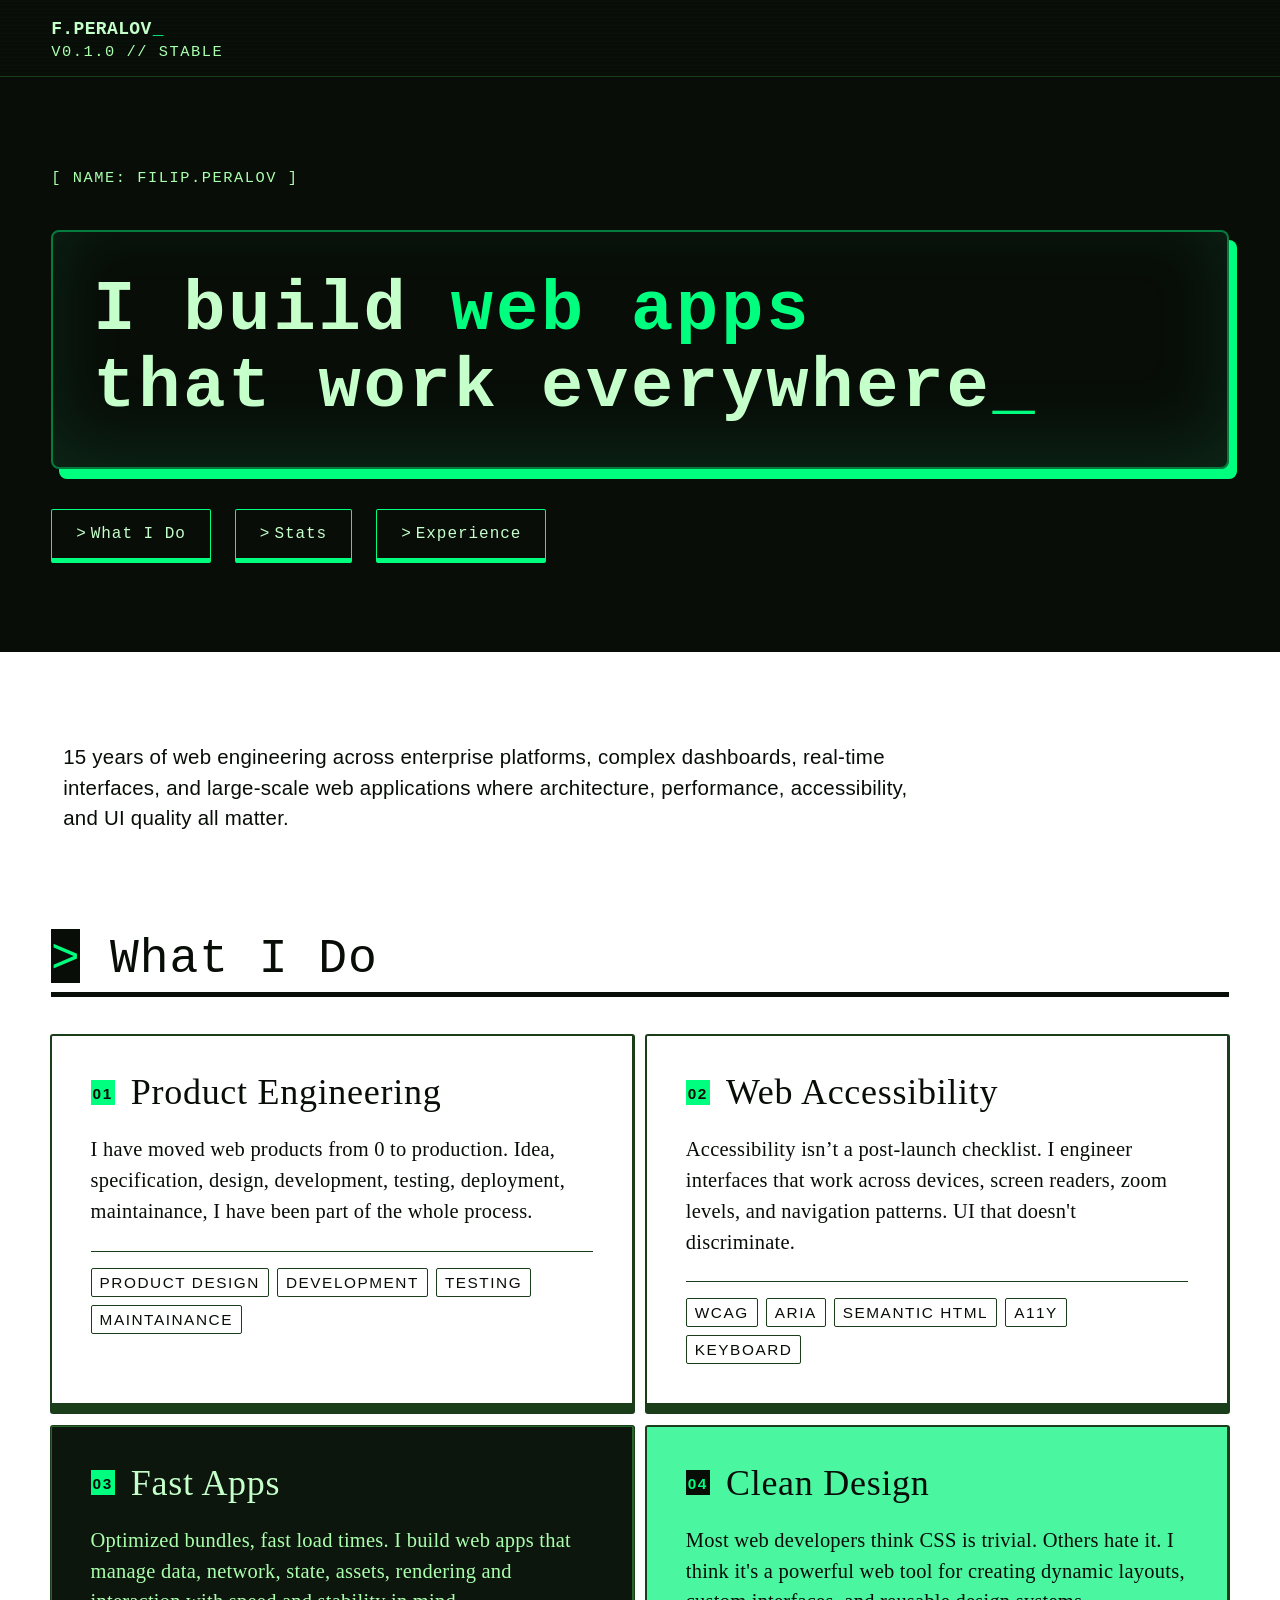
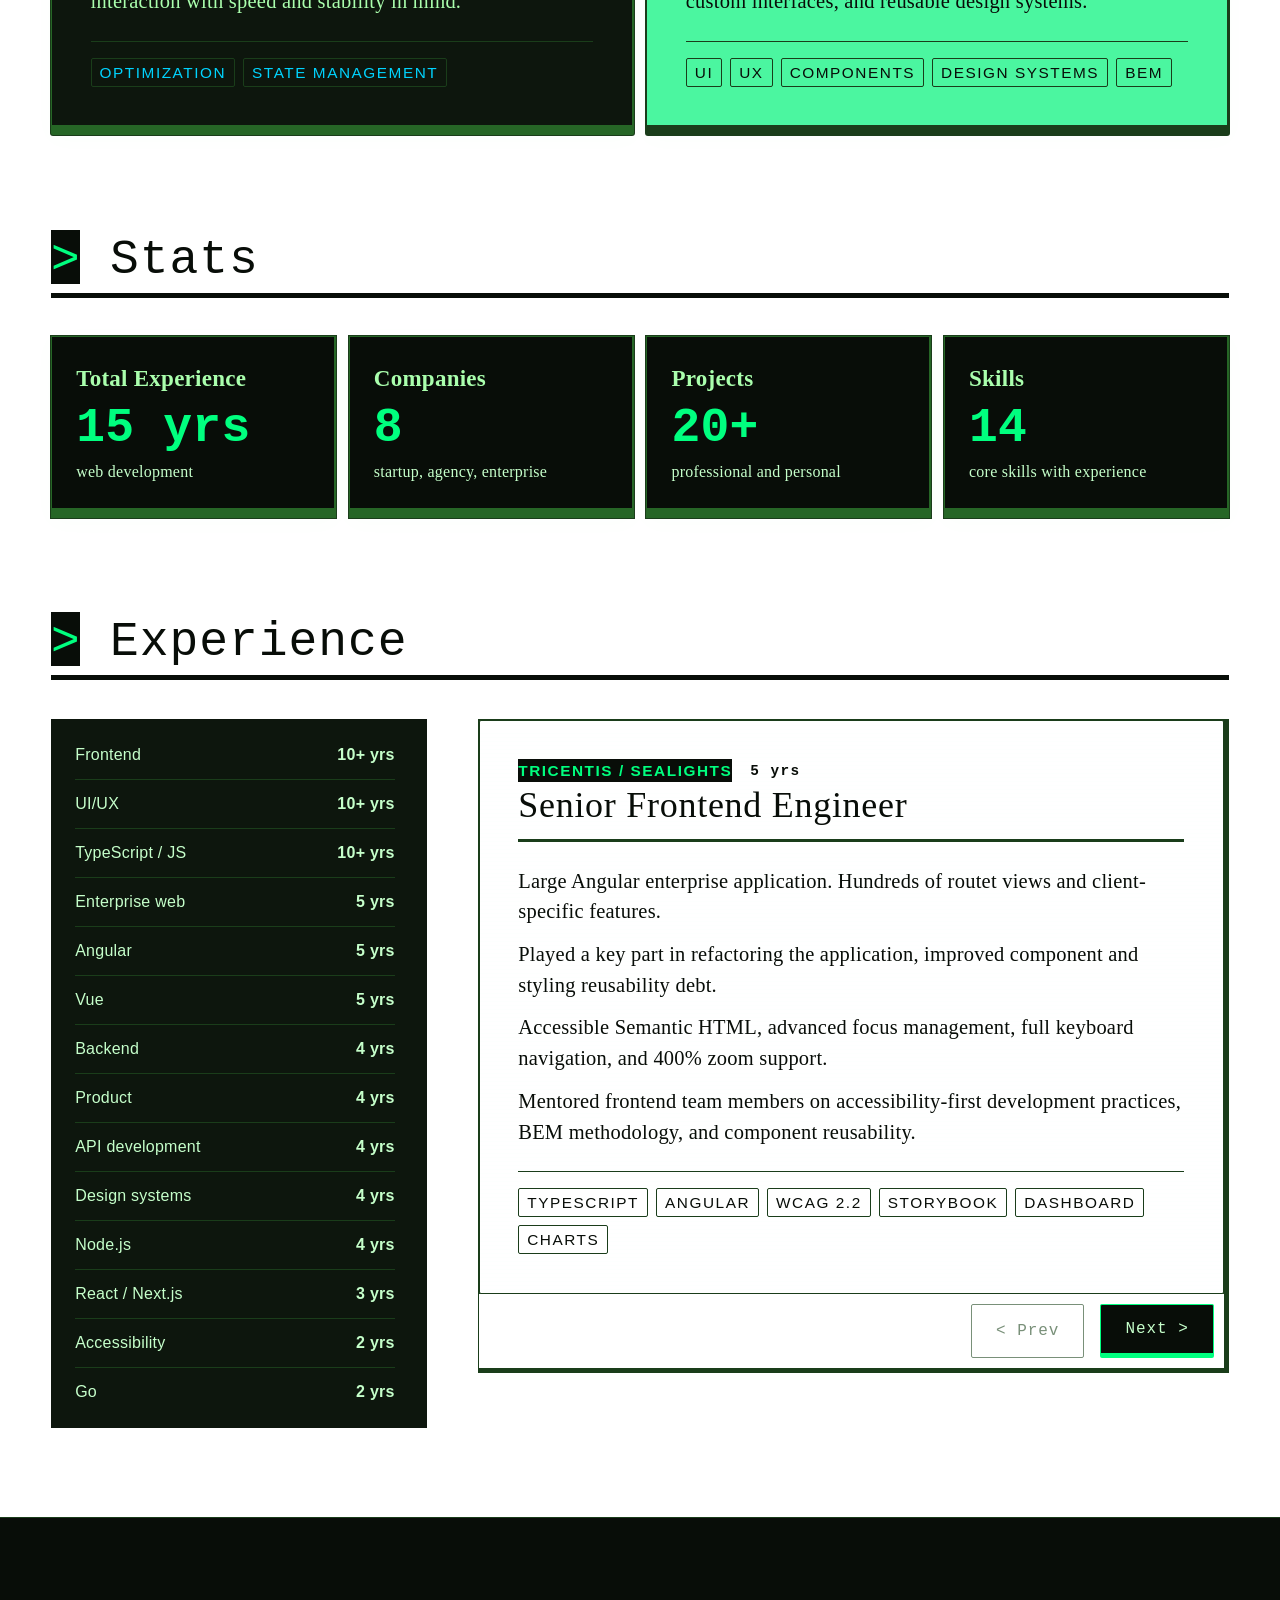
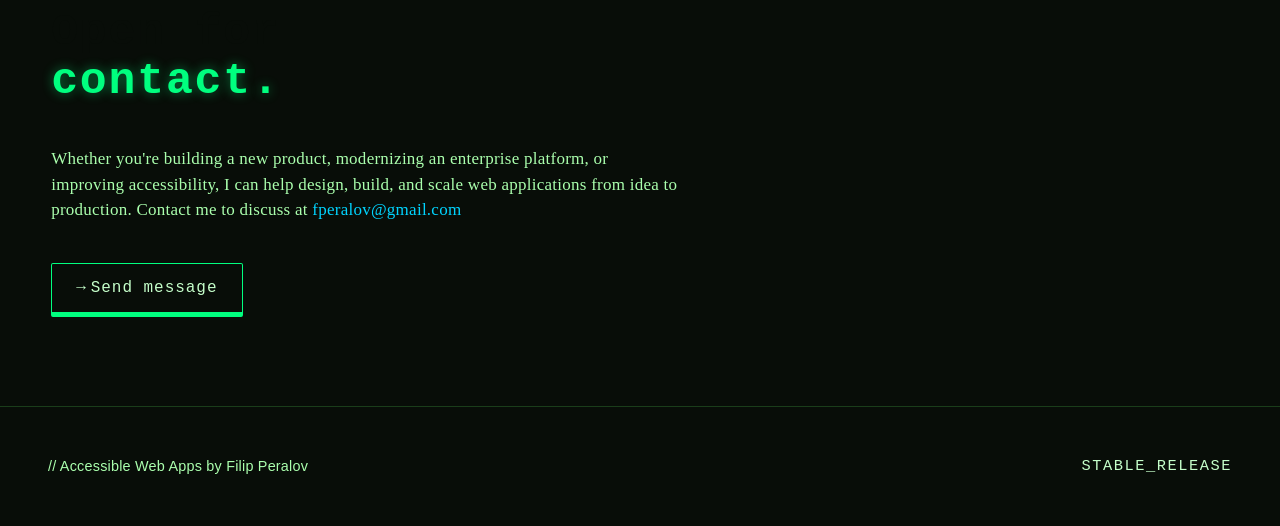
==== commit 051a1da3: "Deploy CV website 2026-07-02T15:54:11Z" ====
--- a/index.html
+++ b/index.html
@@ -18,21 +18,21 @@
   src: url("/resume/fonts/jetbrains-mono-latin.woff2") format("woff2");
   unicode-range: U+0000-00FF, U+0131, U+0152-0153, U+02BB-02BC, U+02C6, U+02DA, U+02DC, U+0304, U+0308, U+0329, U+2000-206F, U+20AC, U+2122, U+2191, U+2193, U+2212, U+2215, U+FEFF, U+FFFD;
 }</style>
-<style>@charset "UTF-8";html[data-os=stable]{--color-bg:#080d08;--color-bg-inverted:#fff;--color-bg-accent:#4bf6a0;--color-surface:#0d160d;--color-surface-raised:#122012;--color-border:#1a3d1a;--color-border-strong:#266626;--color-text-highlight:#fff;--color-text-primary:#c5ffca;--color-text-secondary:#aaffad;--color-text-muted:#3a5c3a;--color-text-inverse:#080d08;--color-accent:#00ff7f;--color-accent-dim:rgba(0,255,127,.08);--color-accent-alt:#00d4ff;--color-accent-alt2:#1e9ab7;--color-accent-alt-dim:rgba(0,212,255,.08);--color-overlay-backdrop:rgba(0,0,0,.5);--color-terminal-bg:#0b0b0b;--color-terminal-header:#1a1a1a;--color-terminal-border:hsla(0,0%,100%,.1);--color-terminal-divider:#333;--color-window-close:#ff5f56;--color-window-minimize:#ffbd2e;--color-window-maximize:#27c93f;--color-error:#ff4d4d;--color-warning:gold;--color-success:#00ff7f;--color-selection:rgba(0,255,127,.18);--color-caret:#00ff7f;--color-scanline:rgba(0,255,127,.012);--color-scanline-subtle:rgba(0,255,127,.008);--color-hero-border:rgba(1,255,127,.46);--font-display:"JetBrains Mono","Intel One Mono","Courier New",monospace;--font-body:"Archivo","Arial",sans-serif;--font-code:"JetBrains Mono",monospace;--font-family-card-accent:"Archivo",serif;--text-transform-heading:none;--text-transform-ui:none;--letter-spacing-display:.04em;--letter-spacing-heading:.02em;--letter-spacing-body:.015em;--letter-spacing-ui:.06em;--letter-spacing-label:.1em;--line-height-display:1.1;--line-height-heading:1.35;--line-height-body:1.5;--font-weight-display:600;--font-weight-heading:500;--font-weight-body:400;--font-weight-card-body:400;--size-display:clamp(1.6rem,5.5vw,4.5rem);--size-display-mobile:clamp(1.6rem,9vw,4.5rem);--size-h1:clamp(1.75rem,3.5vw,3rem);--size-h2:clamp(1.65rem,5vw,3rem);--size-h3:clamp(1.2rem,1.8vw,1.5rem);--size-body:clamp(1rem,1.2vw,1.1rem);--size-button:1rem;--size-small:clamp(.9rem,1vw,.875rem);--size-label:clamp(.9rem,1.2vw,1rem);--font-size-card-body-accent:clamp(1.1rem,1.6vw,2rem);--font-size-card-title:clamp(1.4rem,3vw,2.25rem);--font-size-card-index-accent:1.5rem;--font-size-terminal:clamp(.9rem,1.5vw,1.1rem);--font-size-contact-body:clamp(.9375rem,1.5vw,1.0625rem);--font-size-wordmark:clamp(.875rem,1.8vw,1.125rem);--space-section:clamp(2rem,7vw,6rem);--space-block:clamp(1rem,4vw,4rem);--space-card:clamp(1.5rem,3vw,2.5rem);--space-inline:clamp(1rem,2vw,1.5rem);--space-2xs:.125rem;--space-xs:.25rem;--space-sm:.5rem;--space-md:.75rem;--space-lg:1rem;--space-xl:1.5rem;--space-2xl:2rem;--space-header-block:clamp(.75rem,2vw,1rem);--space-section-heading:clamp(1rem,3vw,4rem);--space-contact-copy:clamp(1.5rem,4vw,2.5rem);--space-footer:clamp(1.5rem,4vw,3rem);--space-hero-frame:clamp(2rem,4vw,2.5rem);--space-scroll-offset:clamp(4.5rem,8vw,6rem);--radius-sm:2px;--radius-md:2px;--radius-lg:4px;--radius-panel:8px;--radius-full:2px;--radius-none:0;--border-width-sm:1px;--border-width-md:2px;--border-width-lg:5px;--border-width-xl:10px;--border-width-card-accent:3px;--focus-ring-width:2px;--focus-ring-offset:3px;--shadow-card:0 0 0 1px var(--color-border),0 4px 24px rgba(0,255,127,.02);--shadow-card-hover:0 0 0 1px var(--color-border-strong),0 0 40px rgba(0,255,127,.08);--shadow-hero:inset 0 -20px 70px rgba(33,172,102,.17),8px 10px #01ff7f;--shadow-hero-active:inset 0 -20px 70px rgba(33,172,102,.17),2px 4px #01ff7f;--shadow-panel:0 20px 40px rgba(0,0,0,.15);--glow-accent:0 0 8px rgba(0,255,127,.35);--glow-accent-lg:0 0 20px rgba(0,255,127,.5),0 0 40px rgba(0,255,127,.2);--glow-text:0 0 12px rgba(0,255,127,.45);--transition-instant:.08s ease;--transition-fast:.18s cubic-bezier(.4,0,.2,1);--transition-base:.32s cubic-bezier(.4,0,.2,1);--transition-window:.4s cubic-bezier(.16,1,.3,1);--transition-slow:.55s cubic-bezier(.4,0,.2,1);--os-prompt:"> ";--os-cursor-char:"_";--os-tag-open:"[";--os-tag-close:"]";--os-divider-char:"──";--grid-cols:12;--grid-gap:clamp(.8rem,1vw,1rem);--container-max:1400px;--container-pad:0;--table-cell-padding:.75rem 1rem;--layout-rail-2k:700px;--layout-rail-3k:1020px;--metric-card-min:12rem;--signal-sidebar-min:260px;--terminal-height:22.5rem;--terminal-minimized-width:21.875rem;--concept-card-basis:17.5rem;--concept-card-min:22.5rem;--quick-preview-max:50rem;--mobile-table-label-width:8.75rem;--window-control-hit-size:2.4rem;--window-control-dot-size:1rem;--visually-hidden-size:1px}*,:after,:before{box-sizing:border-box;margin:0;padding:0}html{scroll-behavior:smooth;scroll-padding-top:var(--space-scroll-offset);scrollbar-color:var(--color-accent) var(--color-bg);scrollbar-width:auto;-webkit-text-size-adjust:100%;-moz-text-size-adjust:100%;text-size-adjust:100%;font-size:100%;height:100%}body,html{overflow-x:clip;overscroll-behavior-x:none}body{background-color:var(--color-bg);caret-color:var(--color-caret);color:var(--color-text-primary);font-family:var(--font-body);font-size:var(--size-body);font-weight:var(--font-weight-body);letter-spacing:var(--letter-spacing-body);line-height:var(--line-height-body);min-height:100%;-webkit-font-smoothing:antialiased;-moz-osx-font-smoothing:grayscale}@supports not (overflow:clip){body,html{overflow-x:hidden}}::-moz-selection{background:var(--color-accent-alt);color:var(--color-text-inverse)}::selection{background:var(--color-accent-alt);color:var(--color-text-inverse)}::-webkit-scrollbar{height:var(--space-xs);width:var(--space-xs)}::-webkit-scrollbar-track{background:var(--color-bg)}::-webkit-scrollbar-thumb{background:var(--color-accent);border-radius:0}::-webkit-scrollbar-thumb:hover{background:var(--color-text-muted)}:focus{outline:none}:focus-visible{border-radius:var(--radius-sm);outline:var(--focus-ring-width) solid var(--color-accent);outline-offset:var(--focus-ring-offset)}h1,h2,h3,h4,h5,h6{color:var(--color-text-inverse);font-family:var(--font-display);font-weight:var(--font-weight-heading);letter-spacing:var(--letter-spacing-heading);line-height:var(--line-height-heading);text-transform:var(--text-transform-heading)}h1{color:var(--color-text-primary);font-size:var(--size-h1);font-weight:var(--font-weight-display)}h2{font-size:var(--size-h2)}h3{font-size:var(--size-h3)}p{color:var(--color-text-secondary)}a,p{line-height:var(--line-height-body)}a{color:var(--color-accent-alt);text-decoration:none;transition:color var(--transition-fast)}a:hover:not(:disabled){color:var(--color-text-primary);text-decoration:underline}ol,ul{list-style:none}audio,canvas,embed,iframe,img,object,video{display:block;max-width:100%}button,input,select,textarea{color:inherit;font:inherit}button{background:none;border:none;cursor:pointer}.skip-link{background:var(--color-accent);border-radius:var(--radius-md);color:var(--color-text-inverse);font-family:var(--font-display);font-size:var(--size-small);font-weight:var(--font-weight-display);left:var(--space-lg);letter-spacing:var(--letter-spacing-label);padding:var(--space-md) var(--space-xl);position:absolute;text-transform:uppercase;top:-100%;transition:top var(--transition-fast);z-index:9999}.skip-link:focus{outline:var(--focus-ring-width) solid var(--color-text-primary);outline-offset:var(--focus-ring-offset);top:var(--space-lg)}.sr-only{height:var(--visually-hidden-size);margin:calc(var(--visually-hidden-size)*-1);overflow:hidden;padding:0;position:absolute;width:var(--visually-hidden-size);clip:rect(0 0 0 0);border-width:0;white-space:nowrap}.container{margin-inline:auto;max-width:var(--container-max);padding-inline:var(--container-pad);width:100%}@media(min-width:1920px){.container{max-width:unset}}.visually-hidden-focusable{height:var(--visually-hidden-size);margin:calc(var(--visually-hidden-size)*-1);overflow:hidden;padding:0;position:absolute;width:var(--visually-hidden-size);clip:rect(0 0 0 0);border-width:0;white-space:nowrap}.visually-hidden-focusable:focus,.visually-hidden-focusable:focus-within{height:auto;margin:revert;overflow:visible;padding:revert;position:static;width:auto;clip:auto;white-space:normal}.mr-auto{margin-right:auto}.ml-auto{margin-left:auto}.mt-auto{margin-top:auto}.mb-auto{margin-bottom:auto}dialog{margin:auto;padding:var(--space-card)}dialog::backdrop{background-color:var(--color-overlay-backdrop)}.quick-preview{background-color:var(--color-bg-inverted);display:flex;flex-direction:column;gap:var(--space-section);padding:var(--space-section) var(--space-block)}.quick-preview__inner{margin:0 auto;max-width:var(--quick-preview-max)}.concepts{background-color:var(--color-bg-inverted);padding:0}.concepts__grid{display:grid;gap:var(--grid-gap);grid-template-columns:1fr 1fr;list-style:none}@media(max-width:767px){.concepts__grid{grid-template-columns:1fr}}.section-header{align-items:flex-end;border-bottom:var(--border-width-lg) solid var(--color-bg);display:flex;flex-wrap:wrap;justify-content:space-between;margin-bottom:var(--space-section-heading);row-gap:var(--space-md)}@media(max-width:639px){.section-header a,.section-header button{width:100%}}.section-header__prefix{background-color:var(--color-bg);border-bottom:var(--border-width-sm) solid var(--color-bg);color:var(--color-accent);font-family:var(--font-body)}.section-header__title{color:var(--color-text-inverse);font-size:var(--size-h2)}.view-toggle{display:flex;flex-wrap:wrap;gap:var(--space-lg)}@media(max-width:639px){.view-toggle{width:100%}.view-toggle button{flex:1}}.concepts__table{margin-top:var(--space-md);width:100%}.connect{background-color:var(--color-bg);border-top:var(--border-width-sm) solid var(--color-border);padding:var(--space-section) var(--space-block)}.connect__inner{gap:var(--space-contact-copy)}.connect__inner,.connect__title{display:flex;flex-direction:column}.connect__title{font-size:var(--size-h1);font-weight:var(--font-weight-display);letter-spacing:var(--letter-spacing-display);line-height:var(--line-height-display);text-transform:var(--text-transform-heading)}.connect__title-line{display:block}.connect__title-line--accent{color:var(--color-accent);text-shadow:var(--glow-text)}.connect__body{color:var(--color-text-secondary);font-family:var(--font-family-card-accent);font-size:var(--font-size-contact-body);letter-spacing:var(--letter-spacing-body);line-height:var(--line-height-body);max-width:74ch;text-transform:var(--text-transform-ui)}.connect__actions{display:flex;gap:var(--space-lg)}@media(max-width:379px){.connect__cta{width:100%}}.cta{align-items:center;border:var(--border-width-sm) solid transparent;border-bottom-width:var(--border-width-lg);border-radius:var(--radius-md);display:inline-flex;font-family:var(--font-display);font-size:var(--size-button);font-weight:var(--font-weight-heading);gap:var(--space-xs);letter-spacing:var(--letter-spacing-ui);padding:var(--space-md) var(--space-inline);text-transform:var(--text-transform-ui);touch-action:manipulation;transition:color var(--transition-fast),background-color var(--transition-fast),box-shadow var(--transition-fast);white-space:pre-line;-webkit-tap-highlight-color:transparent}@media(max-width:639px){.cta{height:8vh}}.cta:focus-visible{border-radius:var(--radius-sm);outline:var(--focus-ring-width) solid var(--color-accent);outline-offset:var(--focus-ring-offset)}.cta:focus-visible,.cta:hover:not(:disabled){text-decoration:underline}.cta--primary{background-color:var(--color-bg);border-color:var(--color-accent);border-bottom:var(--border-width-lg) solid var(--color-accent);color:var(--color-text-primary)}.cta--primary:focus-visible,.cta--primary:hover:not(:disabled){box-shadow:var(--glow-accent);color:var(--color-accent)}.cta--secondary{border-color:var(--color-border);color:var(--color-text-secondary)}.cta--secondary:focus-visible,.cta--secondary:hover:not(:disabled){border-color:var(--color-border-strong);color:var(--color-text-inverse)}.cta--white{background-color:var(--color-bg-inverted);border-color:var(--color-border);color:var(--color-text-inverse)}.cta--white:focus-visible,.cta--white:hover:not(:disabled){border-color:var(--color-border-strong);border-bottom:var(--border-width-lg) solid var(--color-accent);color:var(--color-text-inverse)}.tag-list{display:flex;flex-wrap:wrap;gap:var(--space-sm);list-style:none;margin:0;padding:0}.tag-list--compact{gap:var(--space-xs)}.tag-list__item{border:var(--border-width-sm) solid var(--color-border);border-radius:var(--radius-sm);color:var(--color-accent-alt);font-family:var(--font-body);font-size:var(--size-label);letter-spacing:var(--letter-spacing-label);padding:var(--space-2xs) var(--space-sm);text-transform:uppercase;white-space:nowrap}.tag-list__item--muted{color:var(--color-text-muted)}.tag-list__item--inverse{color:var(--color-text-inverse)}</style>
+<style>@charset "UTF-8";html[data-os=stable]{--color-bg:#080d08;--color-bg-inverted:#fff;--color-bg-accent:#4bf6a0;--color-surface:#0d160d;--color-surface-raised:#122012;--color-border:#1a3d1a;--color-border-strong:#266626;--color-text-highlight:#fff;--color-text-primary:#c5ffca;--color-text-secondary:#aaffad;--color-text-muted:#3a5c3a;--color-text-inverse:#080d08;--color-accent:#00ff7f;--color-accent-dim:rgba(0,255,127,.08);--color-accent-alt:#00d4ff;--color-accent-alt2:#1e9ab7;--color-accent-alt-dim:rgba(0,212,255,.08);--color-overlay-backdrop:rgba(0,0,0,.5);--color-terminal-bg:#0b0b0b;--color-terminal-header:#1a1a1a;--color-terminal-border:hsla(0,0%,100%,.1);--color-terminal-divider:#333;--color-window-close:#ff5f56;--color-window-minimize:#ffbd2e;--color-window-maximize:#27c93f;--color-error:#ff4d4d;--color-warning:gold;--color-success:#00ff7f;--color-selection:rgba(0,255,127,.18);--color-caret:#00ff7f;--color-scanline:rgba(0,255,127,.012);--color-scanline-subtle:rgba(0,255,127,.008);--color-hero-border:rgba(1,255,127,.46);--font-display:"JetBrains Mono","Intel One Mono","Courier New",monospace;--font-body:"Archivo","Arial",sans-serif;--font-code:"JetBrains Mono",monospace;--font-family-card-accent:"Archivo",serif;--text-transform-heading:none;--text-transform-ui:none;--letter-spacing-display:.04em;--letter-spacing-heading:.02em;--letter-spacing-body:.015em;--letter-spacing-ui:.06em;--letter-spacing-label:.1em;--line-height-display:1.1;--line-height-heading:1.35;--line-height-body:1.5;--font-weight-display:600;--font-weight-heading:500;--font-weight-body:400;--font-weight-card-body:400;--size-display:clamp(1.6rem,5.5vw,4.5rem);--size-display-mobile:clamp(1.6rem,9vw,4.5rem);--size-h1:clamp(1.75rem,3.5vw,3rem);--size-h2:clamp(1.65rem,5vw,3rem);--size-h3:clamp(1.2rem,1.8vw,1.5rem);--size-body:clamp(1rem,1.2vw,1.1rem);--size-button:1rem;--size-small:clamp(.9rem,1vw,.875rem);--size-label:clamp(.9rem,1.2vw,1rem);--font-size-card-body-accent:clamp(1.1rem,1.6vw,2rem);--font-size-card-title:clamp(1.5rem,3vw,2.25rem);--font-size-card-index-accent:1.5rem;--font-size-terminal:clamp(.9rem,1.5vw,1.1rem);--font-size-contact-body:clamp(.9375rem,1.5vw,1.0625rem);--font-size-wordmark:clamp(.875rem,1.8vw,1.125rem);--space-section:clamp(2rem,7vw,6rem);--space-block:clamp(1rem,4vw,4rem);--space-card:clamp(1.5rem,3vw,2.5rem);--space-inline:clamp(1rem,2vw,1.5rem);--space-2xs:.125rem;--space-xs:.25rem;--space-sm:.5rem;--space-md:.75rem;--space-lg:1rem;--space-xl:1.5rem;--space-2xl:2rem;--space-header-block:clamp(.75rem,2vw,1rem);--space-section-heading:clamp(1rem,3vw,4rem);--space-contact-copy:clamp(1.5rem,4vw,2.5rem);--space-footer:clamp(1.5rem,4vw,3rem);--space-hero-frame:clamp(2rem,4vw,2.5rem);--space-scroll-offset:clamp(4.5rem,8vw,6rem);--radius-sm:2px;--radius-md:2px;--radius-lg:4px;--radius-panel:8px;--radius-full:2px;--radius-none:0;--border-width-sm:1px;--border-width-md:2px;--border-width-lg:5px;--border-width-xl:10px;--border-width-card-accent:3px;--focus-ring-width:2px;--focus-ring-offset:3px;--shadow-card:0 0 0 1px var(--color-border),0 4px 24px rgba(0,255,127,.02);--shadow-card-hover:0 0 0 1px var(--color-border-strong),0 0 40px rgba(0,255,127,.08);--shadow-hero:inset 0 -20px 70px rgba(33,172,102,.17),8px 10px #01ff7f;--shadow-hero-active:inset 0 -20px 70px rgba(33,172,102,.17),2px 4px #01ff7f;--shadow-panel:0 20px 40px rgba(0,0,0,.15);--glow-accent:0 0 8px rgba(0,255,127,.35);--glow-accent-lg:0 0 20px rgba(0,255,127,.5),0 0 40px rgba(0,255,127,.2);--glow-text:0 0 12px rgba(0,255,127,.45);--transition-instant:.08s ease;--transition-fast:.18s cubic-bezier(.4,0,.2,1);--transition-base:.32s cubic-bezier(.4,0,.2,1);--transition-window:.4s cubic-bezier(.16,1,.3,1);--transition-slow:.55s cubic-bezier(.4,0,.2,1);--os-prompt:"> ";--os-cursor-char:"_";--os-tag-open:"[";--os-tag-close:"]";--os-divider-char:"──";--grid-cols:12;--grid-gap:clamp(.8rem,1vw,1rem);--container-max:1400px;--container-pad:0;--table-cell-padding:.75rem 1rem;--layout-rail-2k:730px;--layout-rail-3k:1020px;--metric-card-min:12rem;--signal-sidebar-min:260px;--terminal-height:22.5rem;--terminal-minimized-width:21.875rem;--concept-card-basis:17.5rem;--concept-card-min:22.5rem;--quick-preview-max:50rem;--mobile-table-label-width:8.75rem;--window-control-hit-size:2.4rem;--window-control-dot-size:1rem;--visually-hidden-size:1px}*,:after,:before{box-sizing:border-box;margin:0;padding:0}html{scroll-behavior:smooth;scroll-padding-top:var(--space-scroll-offset);scrollbar-color:var(--color-accent) var(--color-bg);scrollbar-width:auto;-webkit-text-size-adjust:100%;-moz-text-size-adjust:100%;text-size-adjust:100%;font-size:100%;height:100%}body,html{overflow-x:clip;overscroll-behavior-x:none}body{background-color:var(--color-bg);caret-color:var(--color-caret);color:var(--color-text-primary);font-family:var(--font-body);font-size:var(--size-body);font-weight:var(--font-weight-body);letter-spacing:var(--letter-spacing-body);line-height:var(--line-height-body);min-height:100%;-webkit-font-smoothing:antialiased;-moz-osx-font-smoothing:grayscale}@supports not (overflow:clip){body,html{overflow-x:hidden}}::-moz-selection{background:var(--color-accent-alt);color:var(--color-text-inverse)}::selection{background:var(--color-accent-alt);color:var(--color-text-inverse)}::-webkit-scrollbar{height:var(--space-xs);width:var(--space-xs)}::-webkit-scrollbar-track{background:var(--color-bg)}::-webkit-scrollbar-thumb{background:var(--color-accent);border-radius:0}::-webkit-scrollbar-thumb:hover{background:var(--color-text-muted)}:focus{outline:none}:focus-visible{border-radius:var(--radius-sm);outline:var(--focus-ring-width) solid var(--color-accent);outline-offset:var(--focus-ring-offset)}h1,h2,h3,h4,h5,h6{color:var(--color-text-inverse);font-family:var(--font-display);font-weight:var(--font-weight-heading);letter-spacing:var(--letter-spacing-heading);line-height:var(--line-height-heading);text-transform:var(--text-transform-heading)}h1{color:var(--color-text-primary);font-size:var(--size-h1);font-weight:var(--font-weight-display)}h2{font-size:var(--size-h2)}h3{font-size:var(--size-h3)}p{color:var(--color-text-secondary)}a,p{line-height:var(--line-height-body)}a{color:var(--color-accent-alt);text-decoration:none;transition:color var(--transition-fast)}a:hover:not(:disabled){color:var(--color-text-primary);text-decoration:underline}ol,ul{list-style:none}audio,canvas,embed,iframe,img,object,video{display:block;max-width:100%}button,input,select,textarea{color:inherit;font:inherit}button{background:none;border:none;cursor:pointer}.skip-link{background:var(--color-accent);border-radius:var(--radius-md);color:var(--color-text-inverse);font-family:var(--font-display);font-size:var(--size-small);font-weight:var(--font-weight-display);left:var(--space-lg);letter-spacing:var(--letter-spacing-label);padding:var(--space-md) var(--space-xl);position:absolute;text-transform:uppercase;top:-100%;transition:top var(--transition-fast);z-index:9999}.skip-link:focus{outline:var(--focus-ring-width) solid var(--color-text-primary);outline-offset:var(--focus-ring-offset);top:var(--space-lg)}.sr-only{height:var(--visually-hidden-size);margin:calc(var(--visually-hidden-size)*-1);overflow:hidden;padding:0;position:absolute;width:var(--visually-hidden-size);clip:rect(0 0 0 0);border-width:0;white-space:nowrap}.container{margin-inline:auto;max-width:var(--container-max);padding-inline:var(--container-pad);width:100%}@media(min-width:1920px){.container{max-width:unset}}.visually-hidden-focusable{height:var(--visually-hidden-size);margin:calc(var(--visually-hidden-size)*-1);overflow:hidden;padding:0;position:absolute;width:var(--visually-hidden-size);clip:rect(0 0 0 0);border-width:0;white-space:nowrap}.visually-hidden-focusable:focus,.visually-hidden-focusable:focus-within{height:auto;margin:revert;overflow:visible;padding:revert;position:static;width:auto;clip:auto;white-space:normal}.mr-auto{margin-right:auto}.ml-auto{margin-left:auto}.mt-auto{margin-top:auto}.mb-auto{margin-bottom:auto}dialog{margin:auto;padding:var(--space-card)}dialog::backdrop{background-color:var(--color-overlay-backdrop)}.quick-preview{background-color:var(--color-bg-inverted);display:flex;flex-direction:column;gap:var(--space-section);padding:var(--space-section) var(--space-block)}.quick-preview__inner{margin:0 auto;max-width:var(--quick-preview-max)}.concepts{background-color:var(--color-bg-inverted);padding:0}.concepts__grid{display:grid;gap:var(--grid-gap);grid-template-columns:1fr 1fr;list-style:none}@media(max-width:767px){.concepts__grid{grid-template-columns:1fr}}.section-header{align-items:flex-end;border-bottom:var(--border-width-lg) solid var(--color-bg);display:flex;flex-wrap:wrap;justify-content:space-between;margin-bottom:var(--space-section-heading);row-gap:var(--space-md)}@media(max-width:639px){.section-header a,.section-header button{width:100%}}.section-header__prefix{background-color:var(--color-bg);border-bottom:var(--border-width-sm) solid var(--color-bg);color:var(--color-accent);font-family:var(--font-body)}.section-header__title{color:var(--color-text-inverse);font-size:var(--size-h2)}.view-toggle{display:flex;flex-wrap:wrap;gap:var(--space-lg)}@media(max-width:639px){.view-toggle{width:100%}.view-toggle button{flex:1}}.concepts__table{margin-top:var(--space-md);width:100%}.connect{background-color:var(--color-bg);border-top:var(--border-width-sm) solid var(--color-border);padding:var(--space-section) var(--space-block)}.connect__inner{gap:var(--space-contact-copy)}.connect__inner,.connect__title{display:flex;flex-direction:column}.connect__title{font-size:var(--size-h1);font-weight:var(--font-weight-display);letter-spacing:var(--letter-spacing-display);line-height:var(--line-height-display);text-transform:var(--text-transform-heading)}.connect__title-line{display:block}.connect__title-line--accent{color:var(--color-accent);text-shadow:var(--glow-text)}.connect__body{color:var(--color-text-secondary);font-family:var(--font-family-card-accent);font-size:var(--font-size-contact-body);letter-spacing:var(--letter-spacing-body);line-height:var(--line-height-body);max-width:74ch;text-transform:var(--text-transform-ui)}.connect__actions{display:flex;gap:var(--space-lg)}@media(max-width:379px){.connect__cta{width:100%}}.cta{align-items:center;border:var(--border-width-sm) solid transparent;border-bottom-width:var(--border-width-lg);border-radius:var(--radius-md);display:inline-flex;font-family:var(--font-display);font-size:var(--size-button);font-weight:var(--font-weight-heading);gap:var(--space-xs);letter-spacing:var(--letter-spacing-ui);padding:var(--space-md) var(--space-inline);text-transform:var(--text-transform-ui);touch-action:manipulation;transition:color var(--transition-fast),background-color var(--transition-fast),box-shadow var(--transition-fast);white-space:pre-line;-webkit-tap-highlight-color:transparent}@media(max-width:639px){.cta{height:8vh}}.cta:focus-visible{border-radius:var(--radius-sm);outline:var(--focus-ring-width) solid var(--color-accent);outline-offset:var(--focus-ring-offset)}.cta:focus-visible,.cta:hover:not(:disabled){text-decoration:underline}.cta--primary{background-color:var(--color-bg);border-color:var(--color-accent);border-bottom:var(--border-width-lg) solid var(--color-accent);color:var(--color-text-primary)}.cta--primary:focus-visible,.cta--primary:hover:not(:disabled){box-shadow:var(--glow-accent);color:var(--color-accent)}.cta--secondary{border-color:var(--color-border);color:var(--color-text-secondary)}.cta--secondary:focus-visible,.cta--secondary:hover:not(:disabled){border-color:var(--color-border-strong);color:var(--color-text-inverse)}.cta--white{background-color:var(--color-bg-inverted);border-color:var(--color-border);color:var(--color-text-inverse)}.cta--white:focus-visible,.cta--white:hover:not(:disabled){border-color:var(--color-border-strong);border-bottom:var(--border-width-lg) solid var(--color-accent);color:var(--color-text-inverse)}.tag-list{display:flex;flex-wrap:wrap;gap:var(--space-sm);list-style:none;margin:0;padding:0}.tag-list--compact{gap:var(--space-xs)}.tag-list__item{border:var(--border-width-sm) solid var(--color-border);border-radius:var(--radius-sm);color:var(--color-accent-alt);font-family:var(--font-body);font-size:var(--size-label);letter-spacing:var(--letter-spacing-label);padding:var(--space-2xs) var(--space-sm);text-transform:uppercase;white-space:nowrap}.tag-list__item--muted{color:var(--color-text-muted)}.tag-list__item--inverse{color:var(--color-text-inverse)}</style>
 <style>.app-shell[data-v-be7f0ead]{background-color:var(--color-bg-inverted);color:var(--color-text-primary);display:flex;flex-direction:column;min-height:100dvh}.app-main[data-v-be7f0ead]{flex:1}.app-main[data-v-be7f0ead]:focus{outline:none}.app-header[data-v-be7f0ead]{background-color:var(--color-bg);border-bottom:var(--border-width-sm) solid var(--color-border);position:sticky;top:0;z-index:100}html .app-header[data-v-be7f0ead]{background-image:repeating-linear-gradient(0deg,transparent,transparent var(--border-width-md),var(--color-scanline) var(--border-width-md),var(--color-scanline) var(--space-xs))}.app-header__inner[data-v-be7f0ead]{align-items:center;display:flex;flex-wrap:wrap;gap:var(--space-lg);justify-content:space-between;padding:var(--space-header-block) var(--space-block)}.app-header__wordmark[data-v-be7f0ead]{display:flex;flex-direction:column;gap:var(--space-2xs);line-height:1}.app-header__name[data-v-be7f0ead]{color:var(--color-text-primary);font-family:var(--font-display);font-size:var(--font-size-wordmark);font-weight:var(--font-weight-display);letter-spacing:var(--letter-spacing-heading);text-transform:var(--text-transform-heading)}.app-header__tagline[data-v-be7f0ead]{color:var(--color-text-secondary);font-family:var(--font-code);font-size:var(--size-label);letter-spacing:var(--letter-spacing-label);text-transform:uppercase}.app-header__cursor[data-v-be7f0ead]{color:var(--color-accent);display:inline-block;margin-left:var(--border-width-sm)}@media(prefers-reduced-motion:no-preference){.app-header__cursor[data-v-be7f0ead]{animation:cursor-blink-be7f0ead 1.1s step-end infinite}}.app-footer[data-v-be7f0ead]{background-color:var(--color-bg);border-top:var(--border-width-sm) solid var(--color-border);color:var(--color-text-secondary);padding:var(--space-footer)}.app-footer__inner[data-v-be7f0ead]{align-items:center;display:flex;flex-wrap:wrap;gap:var(--space-lg);justify-content:space-between}.app-footer__copy[data-v-be7f0ead]{color:var(--color-text-secondary);font-family:var(--font-body);font-size:var(--size-small);letter-spacing:var(--letter-spacing-body);max-width:none}.app-footer__os-sig[data-v-be7f0ead]{color:var(--color-text-primary);font-family:var(--font-display);font-size:var(--size-label);font-weight:var(--font-weight-heading);letter-spacing:var(--letter-spacing-label);max-width:none;text-transform:uppercase}@keyframes cursor-blink-be7f0ead{0%,to{opacity:1}50%{opacity:0}}</style>
 <style>.typewriter[data-v-c24ba1ca]{display:inline}.typewriter__text[data-v-c24ba1ca]{color:inherit;font:inherit;letter-spacing:inherit}.typewriter__cursor[data-v-c24ba1ca]{color:var(--color-accent);display:inline-block;margin-left:var(--border-width-sm);opacity:1}@media(prefers-reduced-motion:no-preference){.typewriter__cursor--blink[data-v-c24ba1ca]{animation:typewriter-blink-c24ba1ca 1.1s step-end infinite}}@keyframes typewriter-blink-c24ba1ca{0%,to{opacity:1}50%{opacity:0}}</style>
 <style>.concept-card[data-v-3122608a]{background-color:var(--color-surface);border:var(--border-width-sm) solid var(--color-border);border-bottom:var(--border-width-xl) solid var(--color-border);border-right:var(--border-width-md) solid var(--color-border);border-color:var(--color-border-strong);border-radius:var(--radius-md);box-shadow:var(--shadow-card);color:var(--color-text-inverse);flex:40%;font-family:var(--font-family-card-accent);padding:var(--space-card);transition:border-color var(--transition-fast),box-shadow var(--transition-fast),background-color var(--transition-base)}@media(max-width:639px){.concept-card[data-v-3122608a]{flex:100%}}.concept-card--design[data-v-3122608a]{background-color:var(--color-bg-accent);border-color:var(--color-border);color:var(--color-text-inverse)}.concept-card--design .concept-card__body p[data-v-3122608a]{color:var(--color-text-inverse);font-size:var(--font-size-card-body-accent);font-weight:var(--font-weight-card-body)}.concept-card--design .concept-card__tag[data-v-3122608a],.concept-card--design .concept-card__title[data-v-3122608a]{color:var(--color-text-inverse)}.concept-card--design .concept-card__index[data-v-3122608a]{background-color:var(--color-bg);color:var(--color-accent)}.concept-card--white[data-v-3122608a]{background-color:var(--color-bg-inverted);border-color:var(--color-border)}.concept-card--white .concept-card__body p[data-v-3122608a]{color:var(--color-text-inverse);font-family:var(--font-family-card-accent);font-size:var(--font-size-card-body-accent);font-weight:var(--font-weight-card-body)}.concept-card--white .concept-card__tag[data-v-3122608a]{background-color:var(--color-bg-inverted);color:var(--color-text-inverse)}.concept-card--white .concept-card__index[data-v-3122608a]{background-color:var(--color-accent);color:var(--color-text-inverse)}.concept-card--white .concept-card__title[data-v-3122608a]{color:var(--color-text-inverse)}.concept-card .concept-card__header[data-v-3122608a]{align-items:flex-start;-moz-column-gap:var(--space-lg);column-gap:var(--space-lg);display:flex;flex-wrap:wrap;margin-bottom:var(--space-inline);row-gap:0}@media(min-width:768px){.concept-card .concept-card__header[data-v-3122608a]{align-items:center}}.concept-card__index[data-v-3122608a]{background-color:var(--color-accent);color:var(--color-text-inverse);flex-shrink:0;font-family:var(--font-body);font-size:var(--size-label);font-weight:var(--font-weight-display);letter-spacing:var(--letter-spacing-label);padding:var(--space-2xs);padding-bottom:0}.concept-card__title[data-v-3122608a]{color:var(--color-text-primary);flex:1;font-family:var(--font-family-card-accent);font-optical-sizing:auto;font-size:var(--font-size-card-title);letter-spacing:var(--letter-spacing-heading);line-height:var(--line-height-heading);line-height:1;word-break:break-word}.concept-card__body p[data-v-3122608a]{color:var(--color-text-secondary);font-size:var(--font-size-card-body-accent);font-weight:var(--font-weight-card-body);line-height:var(--line-height-body)}.concept-card__footer[data-v-3122608a]{border-top:var(--border-width-sm) solid var(--color-border);margin-top:var(--space-xl);padding-top:var(--space-lg)}</style>
 <style>.card-deck[data-v-11473ce1]{border:1px solid var(--color-border);border-bottom:var(--border-width-lg) solid var(--color-border);border-right:var(--border-width-lg) solid var(--color-border);display:grid}.card-deck__stage[data-v-11473ce1]{display:flex;gap:var(--space-md);overflow-x:auto;overscroll-behavior-x:contain;scroll-padding-inline:0;scroll-snap-type:x mandatory;scrollbar-width:thin;-webkit-overflow-scrolling:touch}.card-deck__stage[data-v-11473ce1]::-webkit-scrollbar{block-size:var(--space-xs)}.card-deck__stage[data-v-11473ce1]::-webkit-scrollbar-thumb{background-color:var(--color-border)}.card-deck__stage[data-v-11473ce1]:focus-visible{border-radius:var(--radius-sm);outline:var(--focus-ring-width) solid var(--color-accent);outline-offset:var(--focus-ring-offset)}.card-deck__card[data-v-11473ce1]{flex:0 0 100%;scroll-snap-align:start;transition:opacity var(--transition-fast),transform var(--transition-fast)}.card-deck__card--active[data-v-11473ce1]{opacity:1;transform:translateY(0)}.card-deck__footer[data-v-11473ce1]{align-items:center;background-color:var(--color-white);display:flex;flex-wrap:wrap;gap:var(--space-md);justify-content:flex-end;padding:10px}.card-deck__status[data-v-11473ce1]{color:var(--color-text-inverse);font-family:var(--font-code);font-size:var(--size-small)}.card-deck__actions[data-v-11473ce1]{display:flex;flex-wrap:wrap;gap:var(--space-lg);z-index:1}@media(max-width:639px){.card-deck__actions[data-v-11473ce1]{display:grid;gap:var(--space-sm);grid-template-columns:repeat(2,minmax(0,1fr));width:100%}}.card-deck__action[data-v-11473ce1]{justify-content:center}@media(max-width:379px){.card-deck__action[data-v-11473ce1]{padding-left:0;padding-right:0}}.card-deck__action[data-v-11473ce1]:disabled{background-color:var(--color-bg-inverted);border-bottom-width:1px;border-color:var(--color-text-muted);box-shadow:none;color:var(--color-text-muted);cursor:not-allowed;opacity:.68}@media(prefers-reduced-motion:reduce){.card-deck__card[data-v-11473ce1]{transition:none}}</style>
 <style>.cv-position-card[data-v-c82304b6]{background-color:var(--color-bg-inverted);background-image:repeating-linear-gradient(0deg,transparent,transparent var(--border-width-card-accent),var(--color-scanline-subtle) var(--border-width-card-accent),var(--color-scanline-subtle) var(--space-xs));border:1px solid var(--color-border);border-radius:var(--radius-md);box-shadow:var(--shadow-card);color:var(--color-text-inverse);display:flex;flex-direction:column;font-family:var(--font-family-card-accent);gap:var(--space-inline);height:100%;min-height:clamp(28rem,46vw,34rem);padding:var(--space-card);transition:border-color var(--transition-fast),box-shadow var(--transition-fast),background-color var(--transition-base)}@media(max-width:639px){.cv-position-card[data-v-c82304b6]{gap:var(--space-md);min-height:auto;padding:var(--space-md)}}.cv-position-card__header[data-v-c82304b6]{border-bottom:var(--border-width-card-accent) solid var(--color-border);display:grid;gap:var(--space-lg);padding-bottom:var(--space-lg)}@media(max-width:639px){.cv-position-card__header[data-v-c82304b6]{gap:var(--space-sm);padding-bottom:var(--space-md)}}.cv-position-card__index[data-v-c82304b6]{color:var(--font-body);flex-shrink:0;font-family:var(--font-code);font-size:var(--size-small);font-weight:var(--font-weight-display);letter-spacing:var(--letter-spacing-label);padding:var(--space-2xs);padding-bottom:0}.cv-position-card__heading[data-v-c82304b6]{display:grid;gap:var(--space-xs);min-width:0}.cv-position-card__eyebrow[data-v-c82304b6]{align-items:center;display:flex;flex-wrap:wrap;gap:var(--space-lg)}@media(max-width:639px){.cv-position-card__eyebrow[data-v-c82304b6]{gap:var(--space-sm)}}.cv-position-card__company[data-v-c82304b6]{background-color:var(--color-bg);color:var(--color-text-muted);color:var(--color-accent);font-family:var(--font-body);font-size:var(--size-label);font-weight:var(--font-weight-display);letter-spacing:var(--letter-spacing-label);text-transform:uppercase}@media(max-width:639px){.cv-position-card__company[data-v-c82304b6]{letter-spacing:var(--letter-spacing-ui)}}.cv-position-card__title[data-v-c82304b6]{color:var(--color-text-inverse);font-family:var(--font-family-card-accent);font-size:var(--font-size-card-title);line-height:1}@media(max-width:639px){.cv-position-card__title[data-v-c82304b6]{font-size:var(--size-h3)}}.cv-position-card__meta[data-v-c82304b6]{display:grid;gap:var(--space-lg);grid-template-columns:repeat(2,minmax(0,1fr))}@media(max-width:639px){.cv-position-card__meta[data-v-c82304b6]{gap:var(--space-sm);grid-template-columns:repeat(2,minmax(0,1fr))}}.cv-position-card__meta-item[data-v-c82304b6]{background-color:var(--color-bg-inverted);border:var(--border-width-sm) solid var(--color-border);display:grid;gap:var(--space-xs);padding:var(--space-md)}@media(max-width:639px){.cv-position-card__meta-item[data-v-c82304b6]{padding:var(--space-sm)}}.cv-position-card__meta-item dt[data-v-c82304b6]{color:var(--color-text-muted);font-family:var(--font-code);font-size:var(--size-small);letter-spacing:var(--letter-spacing-label);text-transform:uppercase}.cv-position-card__meta-item dd[data-v-c82304b6]{color:var(--color-text-inverse);font-size:var(--size-body)}.cv-position-card__details[data-v-c82304b6]{color:var(--color-text-inverse);display:grid;font-size:var(--font-size-card-body-accent);font-weight:var(--font-weight-card-body);gap:var(--space-md);line-height:var(--line-height-body)}.cv-position-card__details li[data-v-c82304b6]::marker{color:var(--color-accent)}@media(max-width:639px){.cv-position-card__details[data-v-c82304b6]{font-size:var(--size-small);gap:var(--space-sm);padding-left:var(--space-md)}}.cv-position-card__footer[data-v-c82304b6]{align-self:stretch;border-top:var(--border-width-sm) solid var(--color-border);padding-top:var(--space-lg)}@media(max-width:639px){.cv-position-card__footer[data-v-c82304b6]{padding-top:var(--space-md)}}.cv-position-card__tag[data-v-c82304b6]{background-color:var(--color-bg-inverted);color:var(--color-text-inverse)}@media(max-width:639px){.cv-position-card__tag[data-v-c82304b6]{font-size:var(--size-small);letter-spacing:var(--letter-spacing-ui);padding-inline:var(--space-xs)}}</style>
-<style>.portfolio[data-v-79eec3f5]{display:grid;transition:background-color var(--transition-slow),color var(--transition-slow)}@media(min-width:1920px){.portfolio[data-v-79eec3f5]{grid-template-columns:var(--layout-rail-2k) auto}}@media(min-width:2560px){.portfolio[data-v-79eec3f5]{grid-template-columns:var(--layout-rail-3k) auto}}.hero[data-v-79eec3f5]{background-color:var(--color-bg);padding:var(--space-section) var(--space-block)}@media(max-width:639px){.hero[data-v-79eec3f5]{min-height:80vh;padding-bottom:8vh}.hero .hero__inner[data-v-79eec3f5]{display:flex;flex-direction:column;height:100%;justify-content:space-between}}.hero__meta[data-v-79eec3f5]{display:flex;flex-wrap:wrap;gap:var(--space-sm) var(--space-xl);margin-bottom:var(--space-hero-frame)}.hero__tag[data-v-79eec3f5]{color:var(--color-text-secondary);font-family:var(--font-code);font-size:var(--size-label);letter-spacing:var(--letter-spacing-label);text-transform:uppercase}.hero__tag[data-v-79eec3f5]:before{content:"[ "}.hero__tag[data-v-79eec3f5]:after{content:" ]"}.hero__title[data-v-79eec3f5]{border:var(--border-width-md) solid var(--color-hero-border);border-radius:var(--radius-panel);box-shadow:var(--shadow-hero);-moz-column-gap:1ch;column-gap:1ch;display:flex;flex-direction:row;flex-wrap:wrap;font-family:var(--font-display);font-size:var(--size-display);font-weight:var(--font-weight-display);letter-spacing:var(--letter-spacing-display);line-height:var(--line-height-display);margin-bottom:var(--space-hero-frame);margin-right:10px;padding:var(--space-hero-frame);-webkit-user-select:none;-moz-user-select:none;user-select:none}.hero__title[data-v-79eec3f5]:active{box-shadow:var(--shadow-hero-active);transform:translate(6px,6px)}@media(max-width:767px){.hero__title[data-v-79eec3f5]{flex-direction:column;font-size:var(--size-display-mobile)}}@media(max-width:379px){.hero__title[data-v-79eec3f5]{padding:var(--space-md)}}@media(min-width:1920px){.hero__title[data-v-79eec3f5]{flex-direction:column}}.hero__title-break[data-v-79eec3f5]{flex-basis:100%}@media(max-width:767px){.hero__title-break[data-v-79eec3f5]{display:none}}.hero__title-line[data-v-79eec3f5]{display:block}@media(max-width:767px){.hero__title-line[data-v-79eec3f5]:first-child{width:100%}}.hero__title-line--accent[data-v-79eec3f5]{color:var(--color-accent)}.hero__phrase-button[data-v-79eec3f5]{background:transparent;border:0;color:inherit;cursor:pointer;display:inline;font:inherit;letter-spacing:inherit;line-height:inherit;padding:0;text-align:inherit}.hero__phrase-button[data-v-79eec3f5]:hover{text-decoration:underline;text-decoration-thickness:var(--border-width-sm);text-underline-offset:var(--space-2xs)}.hero__phrase-button[data-v-79eec3f5]:focus-visible{border-radius:var(--radius-sm);outline:var(--focus-ring-width) solid var(--color-accent);outline-offset:var(--space-2xs)}.hero__cta-group[data-v-79eec3f5]{display:flex;flex-wrap:wrap;gap:var(--space-inline)}@media(max-width:639px){.hero__cta-group[data-v-79eec3f5]{flex-direction:column}}.career-snapshot[data-v-79eec3f5]{background-color:var(--color-bg-inverted);font-family:var(--font-family-card-accent)}.career-snapshot__intro[data-v-79eec3f5]{display:grid;gap:var(--space-md);max-width:100ch;padding:0 var(--space-md)}@media(min-width:1920px){.career-snapshot__intro[data-v-79eec3f5]{max-width:160ch}}.career-snapshot__intro p[data-v-79eec3f5]{color:var(--color-text-inverse);font-size:var(--font-size-card-body-accent)}.career-snapshot__eyebrow[data-v-79eec3f5]{color:var(--color-accent-alt);font-size:var(--size-label);letter-spacing:var(--letter-spacing-label);text-transform:uppercase}.stats-grid[data-v-79eec3f5]{display:grid;gap:var(--grid-gap);grid-template-columns:repeat(auto-fit,minmax(min(100%,var(--metric-card-min)),1fr))}@media(min-width:640px)and (max-width:1023px){.stats-grid[data-v-79eec3f5]{grid-template-columns:1fr 1fr}}.metric-card[data-v-79eec3f5]{background-color:var(--color-bg);border:var(--border-width-sm) solid var(--color-border);border-bottom:var(--border-width-xl) solid var(--color-border);border-right:var(--border-width-md) solid var(--color-border);box-shadow:var(--shadow-card);display:flex;flex-direction:column;gap:var(--space-sm);padding:var(--space-inline);transition:border-color var(--transition-fast),box-shadow var(--transition-fast)}.metric-card[data-v-79eec3f5],.metric-card[data-v-79eec3f5]:hover{border-color:var(--color-border-strong)}.metric-card[data-v-79eec3f5]:hover{box-shadow:var(--shadow-card-hover)}.metric-card span[data-v-79eec3f5]{font-size:var(--size-body)}.metric-card p[data-v-79eec3f5]{color:var(--color-text-secondary);font-size:var(--size-h3);font-weight:var(--font-weight-display)}.metric-card strong[data-v-79eec3f5]{color:var(--color-accent);font-family:var(--font-code);font-size:var(--size-h2);line-height:1}.metric-card span[data-v-79eec3f5]{color:var(--color-text)}.signal-grid[data-v-79eec3f5]{align-items:stretch;display:grid;gap:var(--space-block)}@media(min-width:768px){.signal-grid[data-v-79eec3f5]{grid-template-columns:minmax(var(--signal-sidebar-min),1fr) minmax(0,2fr)}}@media(max-width:639px){.signal-grid[data-v-79eec3f5]{gap:var(--space-section)}}.signal-panel[data-v-79eec3f5]{background-color:var(--color-surface);display:flex;flex-direction:column;gap:var(--grid-gap);padding:var(--space-inline)}.signal-panel--timeline[data-v-79eec3f5]{background-color:var(--color-bg-inverted);padding:0}.signal-panel--timeline .section-header[data-v-79eec3f5]{margin-bottom:var(--space-inline)}@media(min-width:768px){.signal-panel--skills[data-v-79eec3f5]{align-content:start;height:100%;min-height:0}}.signal-panel .skill-list li[data-v-79eec3f5],.signal-panel__header[data-v-79eec3f5]{align-items:baseline;display:flex;gap:var(--space-md);justify-content:space-between}.signal-panel__header h3[data-v-79eec3f5]{color:var(--color-text-primary);font-size:var(--size-body)}.signal-panel__header span[data-v-79eec3f5]{color:var(--color-text-secondary);font-size:var(--size-body)}.skill-list[data-v-79eec3f5]{display:grid;gap:var(--space-md)}@media(min-width:768px){.skill-list[data-v-79eec3f5]{min-height:0;overflow-y:auto;padding-right:var(--space-sm)}}.skill-list li[data-v-79eec3f5]{align-items:start;border-bottom:var(--border-width-sm) solid var(--color-border);padding-bottom:var(--space-md)}.skill-list li[data-v-79eec3f5]:last-child{border-bottom:0;padding-bottom:0}.skill-list span[data-v-79eec3f5],.skill-list strong[data-v-79eec3f5]{overflow-wrap:anywhere}.skill-list strong[data-v-79eec3f5]{color:var(--color-text-primary);text-align:right;white-space:nowrap}@media(max-width:639px){.skill-list strong[data-v-79eec3f5]{text-align:left}}</style>
+<style>.portfolio[data-v-5b280fd0]{display:grid;transition:background-color var(--transition-slow),color var(--transition-slow)}@media(min-width:1920px){.portfolio[data-v-5b280fd0]{grid-template-columns:var(--layout-rail-2k) auto}}@media(min-width:2560px){.portfolio[data-v-5b280fd0]{grid-template-columns:var(--layout-rail-3k) auto}}.hero[data-v-5b280fd0]{background-color:var(--color-bg);padding:var(--space-section) var(--space-block)}@media(max-width:639px){.hero[data-v-5b280fd0]{min-height:80vh;padding-bottom:8vh}.hero .hero__inner[data-v-5b280fd0]{display:flex;flex-direction:column;height:100%;justify-content:space-between}}.hero__meta[data-v-5b280fd0]{display:flex;flex-wrap:wrap;gap:var(--space-sm) var(--space-xl);margin-bottom:var(--space-hero-frame)}.hero__tag[data-v-5b280fd0]{color:var(--color-text-secondary);font-family:var(--font-code);font-size:var(--size-label);letter-spacing:var(--letter-spacing-label);text-transform:uppercase}.hero__tag[data-v-5b280fd0]:before{content:"[ "}.hero__tag[data-v-5b280fd0]:after{content:" ]"}.hero__title[data-v-5b280fd0]{border:var(--border-width-md) solid var(--color-hero-border);border-radius:var(--radius-panel);box-shadow:var(--shadow-hero);-moz-column-gap:1ch;column-gap:1ch;display:flex;flex-direction:row;flex-wrap:wrap;font-family:var(--font-display);font-size:var(--size-display);font-weight:var(--font-weight-display);letter-spacing:var(--letter-spacing-display);line-height:var(--line-height-display);margin-bottom:var(--space-hero-frame);margin-right:10px;padding:var(--space-hero-frame);text-align:left;-webkit-user-select:none;-moz-user-select:none;user-select:none;width:100%}.hero__title[data-v-5b280fd0]:active{box-shadow:var(--shadow-hero-active);transform:translate(6px,6px)}@media(max-width:767px){.hero__title[data-v-5b280fd0]{flex-direction:column;font-size:var(--size-display-mobile)}}@media(max-width:379px){.hero__title[data-v-5b280fd0]{padding:var(--space-md)}}@media(min-width:1920px){.hero__title[data-v-5b280fd0]{flex-direction:column}}.hero__title-break[data-v-5b280fd0]{flex-basis:100%}@media(max-width:767px){.hero__title-break[data-v-5b280fd0]{display:none}}.hero__title-line[data-v-5b280fd0]{display:block}.hero__title-line--accent[data-v-5b280fd0]{color:var(--color-accent)}.hero__phrase-button[data-v-5b280fd0]{background:transparent;border:0;color:inherit;cursor:pointer;display:inline;font:inherit;letter-spacing:inherit;line-height:inherit;padding:0;text-align:inherit}.hero__phrase-button[data-v-5b280fd0]:hover{text-decoration:underline;text-decoration-thickness:var(--border-width-sm);text-underline-offset:var(--space-2xs)}.hero__phrase-button[data-v-5b280fd0]:focus-visible{border-radius:var(--radius-sm);outline:var(--focus-ring-width) solid var(--color-accent);outline-offset:var(--space-2xs)}.hero__cta-group[data-v-5b280fd0]{display:flex;flex-wrap:wrap;gap:var(--space-inline)}@media(max-width:639px){.hero__cta-group[data-v-5b280fd0]{flex-direction:column}}.career-snapshot[data-v-5b280fd0]{background-color:var(--color-bg-inverted);font-family:var(--font-family-card-accent)}.career-snapshot__intro[data-v-5b280fd0]{display:grid;gap:var(--space-md);max-width:100ch;padding:0 var(--space-md)}@media(min-width:1920px){.career-snapshot__intro[data-v-5b280fd0]{max-width:160ch}}.career-snapshot__intro p[data-v-5b280fd0]{color:var(--color-text-inverse);font-size:var(--font-size-card-body-accent)}.career-snapshot__eyebrow[data-v-5b280fd0]{color:var(--color-accent-alt);font-size:var(--size-label);letter-spacing:var(--letter-spacing-label);text-transform:uppercase}.stats-grid[data-v-5b280fd0]{display:grid;gap:var(--grid-gap);grid-template-columns:repeat(auto-fit,minmax(min(100%,var(--metric-card-min)),1fr))}@media(min-width:640px)and (max-width:1023px){.stats-grid[data-v-5b280fd0]{grid-template-columns:1fr 1fr}}.metric-card[data-v-5b280fd0]{background-color:var(--color-bg);border:var(--border-width-sm) solid var(--color-border);border-bottom:var(--border-width-xl) solid var(--color-border);border-right:var(--border-width-md) solid var(--color-border);box-shadow:var(--shadow-card);display:flex;flex-direction:column;gap:var(--space-sm);padding:var(--space-inline);transition:border-color var(--transition-fast),box-shadow var(--transition-fast)}.metric-card[data-v-5b280fd0],.metric-card[data-v-5b280fd0]:hover{border-color:var(--color-border-strong)}.metric-card[data-v-5b280fd0]:hover{box-shadow:var(--shadow-card-hover)}.metric-card span[data-v-5b280fd0]{font-size:var(--size-body)}.metric-card p[data-v-5b280fd0]{color:var(--color-text-secondary);font-size:var(--size-h3);font-weight:var(--font-weight-display)}.metric-card strong[data-v-5b280fd0]{color:var(--color-accent);font-family:var(--font-code);font-size:var(--size-h2);line-height:1}.metric-card span[data-v-5b280fd0]{color:var(--color-text)}.signal-grid[data-v-5b280fd0]{align-items:stretch;display:grid;gap:var(--space-block)}@media(min-width:768px){.signal-grid[data-v-5b280fd0]{grid-template-columns:minmax(var(--signal-sidebar-min),1fr) minmax(0,2fr)}}@media(max-width:639px){.signal-grid[data-v-5b280fd0]{gap:var(--space-section)}}.signal-panel[data-v-5b280fd0]{background-color:var(--color-surface);display:flex;flex-direction:column;gap:var(--grid-gap);padding:var(--space-inline)}.signal-panel--timeline[data-v-5b280fd0]{background-color:var(--color-bg-inverted);padding:0}.signal-panel--timeline .section-header[data-v-5b280fd0]{margin-bottom:var(--space-inline)}@media(min-width:768px){.signal-panel--skills[data-v-5b280fd0]{align-content:start;height:100%;min-height:0}}.signal-panel .skill-list li[data-v-5b280fd0],.signal-panel__header[data-v-5b280fd0]{align-items:baseline;display:flex;gap:var(--space-md);justify-content:space-between}.signal-panel__header h3[data-v-5b280fd0]{color:var(--color-text-primary);font-size:var(--size-body)}.signal-panel__header span[data-v-5b280fd0]{color:var(--color-text-secondary);font-size:var(--size-body)}.skill-list[data-v-5b280fd0]{display:grid;gap:var(--space-md)}@media(min-width:768px){.skill-list[data-v-5b280fd0]{min-height:0;overflow-y:auto;padding-right:var(--space-sm)}}.skill-list li[data-v-5b280fd0]{align-items:start;border-bottom:var(--border-width-sm) solid var(--color-border);padding-bottom:var(--space-md)}.skill-list li[data-v-5b280fd0]:last-child{border-bottom:0;padding-bottom:0}.skill-list span[data-v-5b280fd0],.skill-list strong[data-v-5b280fd0]{overflow-wrap:anywhere}.skill-list strong[data-v-5b280fd0]{color:var(--color-text-primary);text-align:right;white-space:nowrap}@media(max-width:639px){.skill-list strong[data-v-5b280fd0]{text-align:left}}</style>
 <link rel="preload" href="/resume/fonts/jetbrains-mono-latin.woff2" as="font" type="font/woff2" crossorigin>
 <link rel="preload" href="/resume/fonts/archivo-latin.woff2" as="font" type="font/woff2" crossorigin>
-<link rel="modulepreload" as="script" crossorigin href="/resume/_nuxt/DmgnY8Ed.js">
-<link rel="modulepreload" as="script" crossorigin href="/resume/_nuxt/BqkjwSYE.js">
-<link rel="modulepreload" as="script" crossorigin href="/resume/_nuxt/DPYUbYNB.js">
-<link rel="modulepreload" as="script" crossorigin href="/resume/_nuxt/CKmaAlsf.js">
-<script type="module" src="/resume/_nuxt/DmgnY8Ed.js" crossorigin></script>
+<link rel="modulepreload" as="script" crossorigin href="/resume/_nuxt/Bo0sOsx6.js">
+<link rel="modulepreload" as="script" crossorigin href="/resume/_nuxt/4_6vUnHZ.js">
+<link rel="modulepreload" as="script" crossorigin href="/resume/_nuxt/Bjen39mb.js">
+<link rel="modulepreload" as="script" crossorigin href="/resume/_nuxt/3-fzOheX.js">
+<script type="module" src="/resume/_nuxt/Bo0sOsx6.js" crossorigin></script>
 <meta name="description" content="Personal CV website for Filip Peralov, frontend engineer focused on architecture, accessibility, performance, and design systems.">
 <meta name="theme-color" content="#080d08">
-<script id="unhead:payload" type="application/json">{"title":"Filip Peralov - Web Engineer"}</script></head><body><div id="__nuxt"><div class="app-shell" data-v-be7f0ead><a href="#main-content" class="skip-link" data-v-be7f0ead>Skip to main content</a><header class="app-header" role="banner" data-v-be7f0ead><div class="container app-header__inner" data-v-be7f0ead><div class="app-header__wordmark" data-v-be7f0ead><a aria-current="page" href="/resume/" class="router-link-active router-link-exact-active app-header__name" aria-label="Filip Peralov — Senior Frontend Engineer" data-v-be7f0ead> F.PERALOV<span class="app-header__cursor" aria-hidden="true" data-v-be7f0ead>_</span></a><span class="app-header__tagline" aria-hidden="true" data-v-be7f0ead> v0.1.0 // STABLE </span></div></div></header><main id="main-content" class="app-main" tabindex="-1" data-v-be7f0ead><!--[--><!--[--><div class="portfolio" data-v-79eec3f5><section class="hero" aria-labelledby="stable-hero-title" data-v-79eec3f5><div class="container hero__inner" data-v-79eec3f5><div aria-hidden="true" class="hero__meta" data-v-79eec3f5><span class="hero__tag" data-v-79eec3f5>NAME: FILIP.PERALOV</span></div><h1 id="stable-hero-title" class="hero__title" data-v-79eec3f5><span class="hero__title-line" data-v-79eec3f5>I build</span><span class="hero__title-line hero__title-line--accent" data-v-79eec3f5>web apps</span><span class="hero__title-break" data-v-79eec3f5></span><span class="hero__title-line" data-v-79eec3f5> that work </span><!--[--><span class="typewriter hero__title-line" aria-hidden="true" data-v-c24ba1ca><span class="typewriter__text" data-v-c24ba1ca>everywhere</span><span class="typewriter__cursor typewriter__cursor--blink" data-v-c24ba1ca>_</span></span><span role="status" aria-live="polite" aria-atomic="true" class="sr-only" data-v-c24ba1ca></span><!--]--></h1><span class="sr-only" role="status" aria-live="polite" data-v-79eec3f5> I build web apps that work</span><div class="hero__cta-group" role="group" aria-label="Primary actions" data-v-79eec3f5><a href="#stable-concepts" class="cta cta--primary" data-v-79eec3f5><span aria-hidden="true" data-v-79eec3f5>&gt; </span>What I Do </a><a href="#stats" class="cta cta--primary" data-v-79eec3f5><span aria-hidden="true" data-v-79eec3f5>&gt; </span>Stats </a><a href="#experience" class="cta cta--primary" data-v-79eec3f5><span aria-hidden="true" data-v-79eec3f5>&gt; </span>Experience </a></div></div></section><div class="container quick-preview" data-v-79eec3f5><section class="career-snapshot__intro" data-v-79eec3f5><p data-v-79eec3f5>15 years of web engineering across enterprise platforms, complex dashboards, real-time interfaces, and large-scale web applications where architecture, performance, accessibility, and UI quality all matter.</p></section><section id="stable-concepts" class="concepts" aria-labelledby="stable-concepts-title" data-v-79eec3f5><div class="container" data-v-79eec3f5><header class="section-header" data-v-79eec3f5><h2 id="stable-concepts-title" class="section-header__title" data-v-79eec3f5><span class="section-header__prefix" aria-hidden="true" data-v-79eec3f5>&gt;</span> What I Do </h2></header><ol class="concepts__grid" role="list" data-v-79eec3f5><!--[--><li class="concept-card concept-card--white" data-v-79eec3f5 data-v-3122608a><article aria-labelledby="concept-01-title" data-v-3122608a><header class="concept-card__header" data-v-3122608a><span class="concept-card__index" aria-hidden="true" data-v-3122608a>01</span><h3 id="concept-01-title" class="concept-card__title" data-v-3122608a>Product Engineering</h3></header><div class="concept-card__body" data-v-3122608a><p data-v-3122608a>I have moved web products from 0 to production. Idea, specification, design, development, testing, deployment, maintainance, I have been part of the whole process.</p></div><footer class="concept-card__footer" data-v-3122608a><ul class="tag-list concept-card__tags" aria-label="Related disciplines" data-v-3122608a><!--[--><li class="tag-list__item concept-card__tag" data-v-3122608a>Product Design</li><li class="tag-list__item concept-card__tag" data-v-3122608a>Development</li><li class="tag-list__item concept-card__tag" data-v-3122608a>Testing</li><li class="tag-list__item concept-card__tag" data-v-3122608a>Maintainance</li><!--]--></ul></footer></article></li><li class="concept-card concept-card--white" data-v-79eec3f5 data-v-3122608a><article aria-labelledby="concept-02-title" data-v-3122608a><header class="concept-card__header" data-v-3122608a><span class="concept-card__index" aria-hidden="true" data-v-3122608a>02</span><h3 id="concept-02-title" class="concept-card__title" data-v-3122608a>Web Accessibility</h3></header><div class="concept-card__body" data-v-3122608a><p data-v-3122608a>Accessibility isn’t a post-launch checklist. I engineer interfaces that work across devices, screen readers, zoom levels, and navigation patterns. UI that doesn&#39;t discriminate.</p></div><footer class="concept-card__footer" data-v-3122608a><ul class="tag-list concept-card__tags" aria-label="Related disciplines" data-v-3122608a><!--[--><li class="tag-list__item concept-card__tag" data-v-3122608a>WCAG</li><li class="tag-list__item concept-card__tag" data-v-3122608a>ARIA</li><li class="tag-list__item concept-card__tag" data-v-3122608a>Semantic HTML</li><li class="tag-list__item concept-card__tag" data-v-3122608a>a11y</li><li class="tag-list__item concept-card__tag" data-v-3122608a>Keyboard</li><!--]--></ul></footer></article></li><li class="concept-card concept-card--performance" data-v-79eec3f5 data-v-3122608a><article aria-labelledby="concept-03-title" data-v-3122608a><header class="concept-card__header" data-v-3122608a><span class="concept-card__index" aria-hidden="true" data-v-3122608a>03</span><h3 id="concept-03-title" class="concept-card__title" data-v-3122608a>Fast Apps</h3></header><div class="concept-card__body" data-v-3122608a><p data-v-3122608a>Optimized bundles, fast load times. I build web apps that manage data, network, state, assets, rendering and interaction with speed and stability in mind.</p></div><footer class="concept-card__footer" data-v-3122608a><ul class="tag-list concept-card__tags" aria-label="Related disciplines" data-v-3122608a><!--[--><li class="tag-list__item concept-card__tag" data-v-3122608a>Optimization</li><li class="tag-list__item concept-card__tag" data-v-3122608a>State Management</li><!--]--></ul></footer></article></li><li class="concept-card concept-card--design" data-v-79eec3f5 data-v-3122608a><article aria-labelledby="concept-04-title" data-v-3122608a><header class="concept-card__header" data-v-3122608a><span class="concept-card__index" aria-hidden="true" data-v-3122608a>04</span><h3 id="concept-04-title" class="concept-card__title" data-v-3122608a>Clean Design</h3></header><div class="concept-card__body" data-v-3122608a><p data-v-3122608a>Most web developers think CSS is trivial. Others hate it. I think it&#39;s a powerful web tool for creating dynamic layouts, custom interfaces, and reusable design systems.</p></div><footer class="concept-card__footer" data-v-3122608a><ul class="tag-list concept-card__tags" aria-label="Related disciplines" data-v-3122608a><!--[--><li class="tag-list__item concept-card__tag" data-v-3122608a>UI</li><li class="tag-list__item concept-card__tag" data-v-3122608a>UX</li><li class="tag-list__item concept-card__tag" data-v-3122608a>Components</li><li class="tag-list__item concept-card__tag" data-v-3122608a>Design Systems</li><li class="tag-list__item concept-card__tag" data-v-3122608a>BEM</li><!--]--></ul></footer></article></li><!--]--></ol></div></section><section id="stats" class="career-snapshot" aria-labelledby="career-snapshot-title" data-v-79eec3f5><div class="container" data-v-79eec3f5><header class="section-header" data-v-79eec3f5><h2 id="career-snapshot-title" class="section-header__title" data-v-79eec3f5><span class="section-header__prefix" aria-hidden="true" data-v-79eec3f5>&gt;</span> Stats </h2></header><div class="stats-grid" aria-label="Career stats" data-v-79eec3f5><!--[--><article class="metric-card" data-v-79eec3f5><p data-v-79eec3f5>Total Experience</p><strong data-v-79eec3f5>15 yrs</strong><span data-v-79eec3f5>web development</span></article><article class="metric-card" data-v-79eec3f5><p data-v-79eec3f5>Companies</p><strong data-v-79eec3f5>8</strong><span data-v-79eec3f5>startup, agency, enterprise</span></article><article class="metric-card" data-v-79eec3f5><p data-v-79eec3f5>Projects</p><strong data-v-79eec3f5>20+</strong><span data-v-79eec3f5>professional and personal</span></article><article class="metric-card" data-v-79eec3f5><p data-v-79eec3f5>Skills</p><strong data-v-79eec3f5>14</strong><span data-v-79eec3f5>core skills with experience</span></article><!--]--></div></div></section><section id="experience" aria-labelledby="timeline-title" data-v-79eec3f5><header class="section-header" data-v-79eec3f5><h3 id="timeline-title" class="section-header__title" data-v-79eec3f5><span class="section-header__prefix" aria-hidden="true" data-v-79eec3f5>&gt;</span> Experience </h3></header><div class="signal-grid" data-v-79eec3f5><aside class="signal-panel signal-panel--skills" aria-labelledby="skills-title" data-v-79eec3f5><ol class="skill-list" role="list" data-v-79eec3f5><!--[--><li data-v-79eec3f5><span data-v-79eec3f5>Frontend</span><strong data-v-79eec3f5>10+ yrs</strong></li><li data-v-79eec3f5><span data-v-79eec3f5>UI/UX</span><strong data-v-79eec3f5>10+ yrs</strong></li><li data-v-79eec3f5><span data-v-79eec3f5>TypeScript / JS</span><strong data-v-79eec3f5>10+ yrs</strong></li><li data-v-79eec3f5><span data-v-79eec3f5>Enterprise web</span><strong data-v-79eec3f5>5 yrs</strong></li><li data-v-79eec3f5><span data-v-79eec3f5>Angular</span><strong data-v-79eec3f5>5 yrs</strong></li><li data-v-79eec3f5><span data-v-79eec3f5>Vue</span><strong data-v-79eec3f5>5 yrs</strong></li><li data-v-79eec3f5><span data-v-79eec3f5>Backend</span><strong data-v-79eec3f5>4 yrs</strong></li><li data-v-79eec3f5><span data-v-79eec3f5>Product</span><strong data-v-79eec3f5>4 yrs</strong></li><li data-v-79eec3f5><span data-v-79eec3f5>API development</span><strong data-v-79eec3f5>4 yrs</strong></li><li data-v-79eec3f5><span data-v-79eec3f5>Design systems</span><strong data-v-79eec3f5>4 yrs</strong></li><li data-v-79eec3f5><span data-v-79eec3f5>Node.js</span><strong data-v-79eec3f5>4 yrs</strong></li><li data-v-79eec3f5><span data-v-79eec3f5>React / Next.js</span><strong data-v-79eec3f5>3 yrs</strong></li><li data-v-79eec3f5><span data-v-79eec3f5>Accessibility</span><strong data-v-79eec3f5>2 yrs</strong></li><li data-v-79eec3f5><span data-v-79eec3f5>Go</span><strong data-v-79eec3f5>2 yrs</strong></li><!--]--></ol></aside><section class="signal-panel signal-panel--timeline" data-v-79eec3f5><div class="card-deck position-deck" aria-label="Position timeline" data-v-79eec3f5 data-v-11473ce1><div class="card-deck__stage" aria-live="polite" tabindex="0" data-v-11473ce1><!--[--><div class="card-deck__card card-deck__card--active" aria-hidden="false" data-v-11473ce1><!--[--><article class="cv-position-card" aria-labelledby="cv-position-sealights-tricentis-title" data-v-79eec3f5 data-v-c82304b6><header class="cv-position-card__header" data-v-c82304b6><div class="cv-position-card__heading" data-v-c82304b6><div class="cv-position-card__eyebrow" data-v-c82304b6><span class="cv-position-card__company" data-v-c82304b6>Tricentis / SeaLights</span><p class="cv-position-card__index" data-v-c82304b6>5 yrs</p></div><h3 id="cv-position-sealights-tricentis-title" class="cv-position-card__title" data-v-c82304b6>Senior Frontend Engineer</h3></div></header><ul class="cv-position-card__details" aria-label="Position details" data-v-c82304b6><!--[--><li data-v-c82304b6>Large Angular enterprise application. Hundreds of routet views and client-specific features.</li><li data-v-c82304b6>Played a key part in refactoring the application, improved component and styling reusability debt.</li><li data-v-c82304b6>Accessible Semantic HTML, advanced focus management, full keyboard navigation, and 400% zoom support.</li><li data-v-c82304b6>Mentored frontend team members on accessibility-first development practices, BEM methodology, and component reusability.</li><!--]--></ul><footer class="cv-position-card__footer" data-v-c82304b6><ul class="tag-list cv-position-card__tags" aria-label="Role tags" data-v-c82304b6><!--[--><li class="tag-list__item cv-position-card__tag" data-v-c82304b6>TypeScript</li><li class="tag-list__item cv-position-card__tag" data-v-c82304b6>Angular</li><li class="tag-list__item cv-position-card__tag" data-v-c82304b6>WCAG 2.2</li><li class="tag-list__item cv-position-card__tag" data-v-c82304b6>Storybook</li><li class="tag-list__item cv-position-card__tag" data-v-c82304b6>Dashboard</li><li class="tag-list__item cv-position-card__tag" data-v-c82304b6>Charts</li><!--]--></ul></footer></article><!--]--></div><div class="card-deck__card" aria-hidden="true" data-v-11473ce1><!--[--><article class="cv-position-card" aria-labelledby="cv-position-vlt-apps-title" data-v-79eec3f5 data-v-c82304b6><header class="cv-position-card__header" data-v-c82304b6><div class="cv-position-card__heading" data-v-c82304b6><div class="cv-position-card__eyebrow" data-v-c82304b6><span class="cv-position-card__company" data-v-c82304b6>VLT APPS</span><p class="cv-position-card__index" data-v-c82304b6>4 yrs 6 mo</p></div><h3 id="cv-position-vlt-apps-title" class="cv-position-card__title" data-v-c82304b6>Co-founder &amp; Lead Developer</h3></div></header><ul class="cv-position-card__details" aria-label="Position details" data-v-c82304b6><!--[--><li data-v-c82304b6>Co-founded and led development of TheValet, a real-time web and mobile platform for valet operations.</li><li data-v-c82304b6>Designed the product experience, user flows, and a custom design system for fast-paced operational workflows.</li><li data-v-c82304b6>Built the database model, real-time APIs, cross-platform tablet app (dashboard) and mobile app (client). Led 2 additional developers.</li><!--]--></ul><footer class="cv-position-card__footer" data-v-c82304b6><ul class="tag-list cv-position-card__tags" aria-label="Role tags" data-v-c82304b6><!--[--><li class="tag-list__item cv-position-card__tag" data-v-c82304b6>TypeScript</li><li class="tag-list__item cv-position-card__tag" data-v-c82304b6>Vue</li><li class="tag-list__item cv-position-card__tag" data-v-c82304b6>Vuex</li><li class="tag-list__item cv-position-card__tag" data-v-c82304b6>Feathers.js</li><li class="tag-list__item cv-position-card__tag" data-v-c82304b6>Ionic</li><li class="tag-list__item cv-position-card__tag" data-v-c82304b6>GCP</li><li class="tag-list__item cv-position-card__tag" data-v-c82304b6>MySQL</li><!--]--></ul></footer></article><!--]--></div><div class="card-deck__card" aria-hidden="true" data-v-11473ce1><!--[--><article class="cv-position-card" aria-labelledby="cv-position-dept-title" data-v-79eec3f5 data-v-c82304b6><header class="cv-position-card__header" data-v-c82304b6><div class="cv-position-card__heading" data-v-c82304b6><div class="cv-position-card__eyebrow" data-v-c82304b6><span class="cv-position-card__company" data-v-c82304b6>DEPT</span><p class="cv-position-card__index" data-v-c82304b6>7 mo</p></div><h3 id="cv-position-dept-title" class="cv-position-card__title" data-v-c82304b6>Senior Frontend Developer</h3></div></header><ul class="cv-position-card__details" aria-label="Position details" data-v-c82304b6><!--[--><li data-v-c82304b6>Created a digital traveling brochure using React for the frontend and Kontent.ai headless CMS as a backend service.</li><li data-v-c82304b6>Worked closely with UI/UX designers to implement a pixel-perfect, highly responsive user interface directly from Figma documents.</li><li data-v-c82304b6>Built a responsive Next.js e-learning platform integrating Contentful CMS and engineering reusable layout components.</li><!--]--></ul><footer class="cv-position-card__footer" data-v-c82304b6><ul class="tag-list cv-position-card__tags" aria-label="Role tags" data-v-c82304b6><!--[--><li class="tag-list__item cv-position-card__tag" data-v-c82304b6>Typescript</li><li class="tag-list__item cv-position-card__tag" data-v-c82304b6>React</li><li class="tag-list__item cv-position-card__tag" data-v-c82304b6>Next.js</li><li class="tag-list__item cv-position-card__tag" data-v-c82304b6>Contentful</li><li class="tag-list__item cv-position-card__tag" data-v-c82304b6>Kontent.ai</li><li class="tag-list__item cv-position-card__tag" data-v-c82304b6>CSS</li><!--]--></ul></footer></article><!--]--></div><div class="card-deck__card" aria-hidden="true" data-v-11473ce1><!--[--><article class="cv-position-card" aria-labelledby="cv-position-gateone-title" data-v-79eec3f5 data-v-c82304b6><header class="cv-position-card__header" data-v-c82304b6><div class="cv-position-card__heading" data-v-c82304b6><div class="cv-position-card__eyebrow" data-v-c82304b6><span class="cv-position-card__company" data-v-c82304b6>GateOne.io</span><p class="cv-position-card__index" data-v-c82304b6>9 mo</p></div><h3 id="cv-position-gateone-title" class="cv-position-card__title" data-v-c82304b6>Fullstack Web Engineer</h3></div></header><ul class="cv-position-card__details" aria-label="Position details" data-v-c82304b6><!--[--><li data-v-c82304b6>I designed and developed APIs in Go with Buffalo and Goa frameworks</li><li data-v-c82304b6>Led the development of a delivery tracking application using Vue, Vuex, and Leaflet Maps, with Node.js and Feathers.js on the backend.</li><li data-v-c82304b6>Created a Swagger-based frontend framework capable of dynamically generating forms from API definitions.</li><li data-v-c82304b6>Led the hiring and onboarding process for new interns, supporting their training and integration into the development team.</li><!--]--></ul><footer class="cv-position-card__footer" data-v-c82304b6><ul class="tag-list cv-position-card__tags" aria-label="Role tags" data-v-c82304b6><!--[--><li class="tag-list__item cv-position-card__tag" data-v-c82304b6>Go</li><li class="tag-list__item cv-position-card__tag" data-v-c82304b6>Vue</li><li class="tag-list__item cv-position-card__tag" data-v-c82304b6>Node.js</li><li class="tag-list__item cv-position-card__tag" data-v-c82304b6>Feathers.js</li><li class="tag-list__item cv-position-card__tag" data-v-c82304b6>TypeScript</li><!--]--></ul></footer></article><!--]--></div><div class="card-deck__card" aria-hidden="true" data-v-11473ce1><!--[--><article class="cv-position-card" aria-labelledby="cv-position-gateone-frontend-title" data-v-79eec3f5 data-v-c82304b6><header class="cv-position-card__header" data-v-c82304b6><div class="cv-position-card__heading" data-v-c82304b6><div class="cv-position-card__eyebrow" data-v-c82304b6><span class="cv-position-card__company" data-v-c82304b6>GateOne.io</span><p class="cv-position-card__index" data-v-c82304b6>1 yr 2 mo</p></div><h3 id="cv-position-gateone-frontend-title" class="cv-position-card__title" data-v-c82304b6>Senior Frontend Engineer</h3></div></header><ul class="cv-position-card__details" aria-label="Position details" data-v-c82304b6><!--[--><li data-v-c82304b6>Completely refactored and modernized a legacy AngularJS POS system into Angular 4, drastically increasing application maintainability.</li><li data-v-c82304b6>Participated directly in technical hiring and led a team of 3 developers to deliver a production-ready application within 6 months.</li><li data-v-c82304b6>Secured a key contract extension with the client due to successful, high-quality milestones and team scaling.</li><!--]--></ul><footer class="cv-position-card__footer" data-v-c82304b6><ul class="tag-list cv-position-card__tags" aria-label="Role tags" data-v-c82304b6><!--[--><li class="tag-list__item cv-position-card__tag" data-v-c82304b6>Angular</li><li class="tag-list__item cv-position-card__tag" data-v-c82304b6>Vue</li><li class="tag-list__item cv-position-card__tag" data-v-c82304b6>Node.js</li><li class="tag-list__item cv-position-card__tag" data-v-c82304b6>Feathers.js</li><li class="tag-list__item cv-position-card__tag" data-v-c82304b6>Go</li><!--]--></ul></footer></article><!--]--></div><div class="card-deck__card" aria-hidden="true" data-v-11473ce1><!--[--><article class="cv-position-card" aria-labelledby="cv-position-matrix-global-title" data-v-79eec3f5 data-v-c82304b6><header class="cv-position-card__header" data-v-c82304b6><div class="cv-position-card__heading" data-v-c82304b6><div class="cv-position-card__eyebrow" data-v-c82304b6><span class="cv-position-card__company" data-v-c82304b6>Matrix Global</span><p class="cv-position-card__index" data-v-c82304b6>6 mo</p></div><h3 id="cv-position-matrix-global-title" class="cv-position-card__title" data-v-c82304b6>Frontend Developer</h3></div></header><ul class="cv-position-card__details" aria-label="Position details" data-v-c82304b6><!--[--><li data-v-c82304b6>Engineered WAP-enabled web applications to guarantee solid functionality on highly legacy mobile environments.</li><li data-v-c82304b6>Mastered legacy CSS specifications from the late 90s and early 2000s to maintain precise design consistency across strict browser constraints.</li><li data-v-c82304b6>Collaborated on a complex Java-based enterprise content editor featuring multiple visual themes and JSX templates.</li><!--]--></ul><footer class="cv-position-card__footer" data-v-c82304b6><ul class="tag-list cv-position-card__tags" aria-label="Role tags" data-v-c82304b6><!--[--><li class="tag-list__item cv-position-card__tag" data-v-c82304b6>HTML</li><li class="tag-list__item cv-position-card__tag" data-v-c82304b6>CSS</li><li class="tag-list__item cv-position-card__tag" data-v-c82304b6>JavaScript</li><li class="tag-list__item cv-position-card__tag" data-v-c82304b6>WAP</li><li class="tag-list__item cv-position-card__tag" data-v-c82304b6>Java</li><!--]--></ul></footer></article><!--]--></div><div class="card-deck__card" aria-hidden="true" data-v-11473ce1><!--[--><article class="cv-position-card" aria-labelledby="cv-position-prodibi-title" data-v-79eec3f5 data-v-c82304b6><header class="cv-position-card__header" data-v-c82304b6><div class="cv-position-card__heading" data-v-c82304b6><div class="cv-position-card__eyebrow" data-v-c82304b6><span class="cv-position-card__company" data-v-c82304b6>Prodibi</span><p class="cv-position-card__index" data-v-c82304b6>1 yr 11 mo</p></div><h3 id="cv-position-prodibi-title" class="cv-position-card__title" data-v-c82304b6>Frontend Developer</h3></div></header><ul class="cv-position-card__details" aria-label="Position details" data-v-c82304b6><!--[--><li data-v-c82304b6>Engineered a high-performance web image viewer capable of loading and scaling gigapixel images dynamically using HTML5 Canvas and vanilla JS.</li><li data-v-c82304b6>Developed a robust React admin dashboard tailored for massive file uploads, granular album management, and external embed systems.</li><li data-v-c82304b6>Planned and architecturalized a completely customizable drag-and-drop album layout builder packed with modular visual components.</li><!--]--></ul><footer class="cv-position-card__footer" data-v-c82304b6><ul class="tag-list cv-position-card__tags" aria-label="Role tags" data-v-c82304b6><!--[--><li class="tag-list__item cv-position-card__tag" data-v-c82304b6>Canvas</li><li class="tag-list__item cv-position-card__tag" data-v-c82304b6>React</li><li class="tag-list__item cv-position-card__tag" data-v-c82304b6>Performance</li><li class="tag-list__item cv-position-card__tag" data-v-c82304b6>JavaScript</li><li class="tag-list__item cv-position-card__tag" data-v-c82304b6>Cloud</li><!--]--></ul></footer></article><!--]--></div><div class="card-deck__card" aria-hidden="true" data-v-11473ce1><!--[--><article class="cv-position-card" aria-labelledby="cv-position-tricode-title" data-v-79eec3f5 data-v-c82304b6><header class="cv-position-card__header" data-v-c82304b6><div class="cv-position-card__heading" data-v-c82304b6><div class="cv-position-card__eyebrow" data-v-c82304b6><span class="cv-position-card__company" data-v-c82304b6>Tricode</span><p class="cv-position-card__index" data-v-c82304b6>1 yr 3 mo</p></div><h3 id="cv-position-tricode-title" class="cv-position-card__title" data-v-c82304b6>Frontend Developer</h3></div></header><ul class="cv-position-card__details" aria-label="Position details" data-v-c82304b6><!--[--><li data-v-c82304b6>Contributed as a core frontend developer on a massive enterprise CQ5 telecommunications platform localized across multiple global variants.</li><li data-v-c82304b6>Built complex, fluid, and responsive web forms natively within the Adobe Experience Manager (AEM) ecosystem.</li><li data-v-c82304b6>Authored structured page templates utilizing JSP, jQuery, and CSS while optimizing runtime module initialization with RequireJS.</li><!--]--></ul><footer class="cv-position-card__footer" data-v-c82304b6><ul class="tag-list cv-position-card__tags" aria-label="Role tags" data-v-c82304b6><!--[--><li class="tag-list__item cv-position-card__tag" data-v-c82304b6>AEM</li><li class="tag-list__item cv-position-card__tag" data-v-c82304b6>CQ5</li><li class="tag-list__item cv-position-card__tag" data-v-c82304b6>JSP</li><li class="tag-list__item cv-position-card__tag" data-v-c82304b6>jQuery</li><li class="tag-list__item cv-position-card__tag" data-v-c82304b6>RequireJS</li><!--]--></ul></footer></article><!--]--></div><div class="card-deck__card" aria-hidden="true" data-v-11473ce1><!--[--><article class="cv-position-card" aria-labelledby="cv-position-re4m-title" data-v-79eec3f5 data-v-c82304b6><header class="cv-position-card__header" data-v-c82304b6><div class="cv-position-card__heading" data-v-c82304b6><div class="cv-position-card__eyebrow" data-v-c82304b6><span class="cv-position-card__company" data-v-c82304b6>Reform Solution Center</span><p class="cv-position-card__index" data-v-c82304b6>1 yr 6 mo</p></div><h3 id="cv-position-re4m-title" class="cv-position-card__title" data-v-c82304b6>Game Developer</h3></div></header><ul class="cv-position-card__details" aria-label="Position details" data-v-c82304b6><!--[--><li data-v-c82304b6>Developed a real-time, interactive Backgammon game client architecture using Adobe Flash and ActionScript 3.</li><li data-v-c82304b6>Built a modular web gaming lobby with vanilla JavaScript and jQuery to manage real-time client-side states.</li><li data-v-c82304b6>Integrated Socket.io to establish persistent, bidirectional, low-latency network pipelines connecting directly to a Node.js backend.</li><!--]--></ul><footer class="cv-position-card__footer" data-v-c82304b6><ul class="tag-list cv-position-card__tags" aria-label="Role tags" data-v-c82304b6><!--[--><li class="tag-list__item cv-position-card__tag" data-v-c82304b6>Flash</li><li class="tag-list__item cv-position-card__tag" data-v-c82304b6>Socket.io</li><li class="tag-list__item cv-position-card__tag" data-v-c82304b6>JavaScript</li><li class="tag-list__item cv-position-card__tag" data-v-c82304b6>Games</li><!--]--></ul></footer></article><!--]--></div><!--]--></div><div class="card-deck__footer" data-v-11473ce1><div class="card-deck__actions" role="group" aria-label="Position timeline" data-v-11473ce1><button class="cta cta--primary card-deck__action" type="button" disabled data-v-11473ce1>&lt; Prev</button><button class="cta cta--primary card-deck__action" type="button" data-v-11473ce1>Next &gt;</button></div></div></div></section></div></section></div></div><section class="connect" aria-labelledby="connect-title" data-v-79eec3f5><div class="container connect__inner" data-v-79eec3f5><h2 id="connect-title" class="connect__title" data-v-79eec3f5><span class="connect__title-line" data-v-79eec3f5>Open for</span><span class="connect__title-line connect__title-line--accent" data-v-79eec3f5>contact.</span></h2><p class="connect__body" data-v-79eec3f5><span class="os-stable-only" data-v-79eec3f5> Whether you&#39;re building a new product, modernizing an enterprise platform, or improving accessibility, I can help design, build, and scale web applications from idea to production. Contact me to discuss at <a href="mailto:fperalov@gmail.com" data-v-79eec3f5>fperalov@gmail.com</a></span></p><div class="connect__\s" role="group" aria-label="Contact options" data-v-79eec3f5><a href="mailto:fperalov@gmail.com" class="cta cta--primary connect__cta" data-v-79eec3f5><span class="os-stable-only" aria-hidden="true" data-v-79eec3f5>→ </span><span class="os-stable-only" data-v-79eec3f5>Send message</span></a></div></div></section><!--]--><!--]--></main><footer class="app-footer" role="contentinfo" data-v-be7f0ead><div class="container app-footer__inner" data-v-be7f0ead><p class="app-footer__copy" data-v-be7f0ead><span aria-hidden="true" data-v-be7f0ead>// </span>Accessible Web Apps by Filip Peralov </p><p class="app-footer__os-sig" aria-label="Active operating system" data-v-be7f0ead> STABLE_RELEASE </p></div></footer></div></div><div id="teleports"></div><script>window.__NUXT__={};window.__NUXT__.config={public:{},app:{baseURL:"/resume/",buildId:"f750812a-a00b-4410-97b0-4eaf97c9efc4",buildAssetsDir:"/_nuxt/",cdnURL:""}}</script>
-<script type="application/json" data-nuxt-data="nuxt-app" data-ssr="true" id="__NUXT_DATA__">[["ShallowReactive",1],{"prerenderedAt":2,"data":3,"state":5,"once":7,"_errors":8,"serverRendered":10,"path":11},1783004643346,["ShallowReactive",4],{},["Reactive",6],{},["Set"],["ShallowReactive",9],{},true,"\u002F"]</script></body></html>+<script id="unhead:payload" type="application/json">{"title":"Filip Peralov - Web Engineer"}</script></head><body><div id="__nuxt"><div class="app-shell" data-v-be7f0ead><a href="#main-content" class="skip-link" data-v-be7f0ead>Skip to main content</a><header class="app-header" role="banner" data-v-be7f0ead><div class="container app-header__inner" data-v-be7f0ead><div class="app-header__wordmark" data-v-be7f0ead><a aria-current="page" href="/resume/" class="router-link-active router-link-exact-active app-header__name" aria-label="Filip Peralov — Senior Frontend Engineer" data-v-be7f0ead> F.PERALOV<span class="app-header__cursor" aria-hidden="true" data-v-be7f0ead>_</span></a><span class="app-header__tagline" aria-hidden="true" data-v-be7f0ead> v0.1.0 // STABLE </span></div></div></header><main id="main-content" class="app-main" tabindex="-1" data-v-be7f0ead><!--[--><!--[--><div class="portfolio" data-v-5b280fd0><section class="hero" aria-labelledby="stable-hero-title" data-v-5b280fd0><div class="container hero__inner" data-v-5b280fd0><div aria-hidden="true" class="hero__meta" data-v-5b280fd0><span class="hero__tag" data-v-5b280fd0>NAME: FILIP.PERALOV</span></div><button id="stable-hero-title" class="hero__title" data-v-5b280fd0><span class="hero__title-line" data-v-5b280fd0>I build</span><span class="hero__title-line hero__title-line--accent" data-v-5b280fd0>web apps</span><span class="hero__title-break" data-v-5b280fd0></span><span class="hero__title-line" data-v-5b280fd0> that work </span><!--[--><span class="typewriter hero__title-line" aria-hidden="true" data-v-c24ba1ca><span class="typewriter__text" data-v-c24ba1ca>everywhere</span><span class="typewriter__cursor typewriter__cursor--blink" data-v-c24ba1ca>_</span></span><span role="status" aria-live="polite" aria-atomic="true" class="sr-only" data-v-c24ba1ca></span><!--]--></button><span class="sr-only" role="status" aria-live="polite" data-v-5b280fd0> I build web apps that work</span><div class="hero__cta-group" role="group" aria-label="Primary actions" data-v-5b280fd0><a href="#stable-concepts" class="cta cta--primary" data-v-5b280fd0><span aria-hidden="true" data-v-5b280fd0>&gt; </span>What I Do </a><a href="#stats" class="cta cta--primary" data-v-5b280fd0><span aria-hidden="true" data-v-5b280fd0>&gt; </span>Stats </a><a href="#experience" class="cta cta--primary" data-v-5b280fd0><span aria-hidden="true" data-v-5b280fd0>&gt; </span>Experience </a></div></div></section><div class="container quick-preview" data-v-5b280fd0><section class="career-snapshot__intro" data-v-5b280fd0><p data-v-5b280fd0>15 years of web engineering across enterprise platforms, complex dashboards, real-time interfaces, and large-scale web applications where architecture, performance, accessibility, and UI quality all matter.</p></section><section id="stable-concepts" class="concepts" aria-labelledby="stable-concepts-title" data-v-5b280fd0><div class="container" data-v-5b280fd0><header class="section-header" data-v-5b280fd0><h2 id="stable-concepts-title" class="section-header__title" data-v-5b280fd0><span class="section-header__prefix" aria-hidden="true" data-v-5b280fd0>&gt;</span> What I Do </h2></header><ol class="concepts__grid" role="list" data-v-5b280fd0><!--[--><li class="concept-card concept-card--white" data-v-5b280fd0 data-v-3122608a><article aria-labelledby="concept-01-title" data-v-3122608a><header class="concept-card__header" data-v-3122608a><span class="concept-card__index" aria-hidden="true" data-v-3122608a>01</span><h3 id="concept-01-title" class="concept-card__title" data-v-3122608a>Product Engineering</h3></header><div class="concept-card__body" data-v-3122608a><p data-v-3122608a>I have moved web products from 0 to production. Idea, specification, design, development, testing, deployment, maintainance, I have been part of the whole process.</p></div><footer class="concept-card__footer" data-v-3122608a><ul class="tag-list concept-card__tags" aria-label="Related disciplines" data-v-3122608a><!--[--><li class="tag-list__item concept-card__tag" data-v-3122608a>Product Design</li><li class="tag-list__item concept-card__tag" data-v-3122608a>Development</li><li class="tag-list__item concept-card__tag" data-v-3122608a>Testing</li><li class="tag-list__item concept-card__tag" data-v-3122608a>Maintainance</li><!--]--></ul></footer></article></li><li class="concept-card concept-card--white" data-v-5b280fd0 data-v-3122608a><article aria-labelledby="concept-02-title" data-v-3122608a><header class="concept-card__header" data-v-3122608a><span class="concept-card__index" aria-hidden="true" data-v-3122608a>02</span><h3 id="concept-02-title" class="concept-card__title" data-v-3122608a>Web Accessibility</h3></header><div class="concept-card__body" data-v-3122608a><p data-v-3122608a>Accessibility isn’t a post-launch checklist. I engineer interfaces that work across devices, screen readers, zoom levels, and navigation patterns. UI that doesn&#39;t discriminate.</p></div><footer class="concept-card__footer" data-v-3122608a><ul class="tag-list concept-card__tags" aria-label="Related disciplines" data-v-3122608a><!--[--><li class="tag-list__item concept-card__tag" data-v-3122608a>WCAG</li><li class="tag-list__item concept-card__tag" data-v-3122608a>ARIA</li><li class="tag-list__item concept-card__tag" data-v-3122608a>Semantic HTML</li><li class="tag-list__item concept-card__tag" data-v-3122608a>a11y</li><li class="tag-list__item concept-card__tag" data-v-3122608a>Keyboard</li><!--]--></ul></footer></article></li><li class="concept-card concept-card--performance" data-v-5b280fd0 data-v-3122608a><article aria-labelledby="concept-03-title" data-v-3122608a><header class="concept-card__header" data-v-3122608a><span class="concept-card__index" aria-hidden="true" data-v-3122608a>03</span><h3 id="concept-03-title" class="concept-card__title" data-v-3122608a>Fast Apps</h3></header><div class="concept-card__body" data-v-3122608a><p data-v-3122608a>Optimized bundles, fast load times. I build web apps that manage data, network, state, assets, rendering and interaction with speed and stability in mind.</p></div><footer class="concept-card__footer" data-v-3122608a><ul class="tag-list concept-card__tags" aria-label="Related disciplines" data-v-3122608a><!--[--><li class="tag-list__item concept-card__tag" data-v-3122608a>Optimization</li><li class="tag-list__item concept-card__tag" data-v-3122608a>State Management</li><!--]--></ul></footer></article></li><li class="concept-card concept-card--design" data-v-5b280fd0 data-v-3122608a><article aria-labelledby="concept-04-title" data-v-3122608a><header class="concept-card__header" data-v-3122608a><span class="concept-card__index" aria-hidden="true" data-v-3122608a>04</span><h3 id="concept-04-title" class="concept-card__title" data-v-3122608a>Clean Design</h3></header><div class="concept-card__body" data-v-3122608a><p data-v-3122608a>Most web developers think CSS is trivial. Others hate it. I think it&#39;s a powerful web tool for creating dynamic layouts, custom interfaces, and reusable design systems.</p></div><footer class="concept-card__footer" data-v-3122608a><ul class="tag-list concept-card__tags" aria-label="Related disciplines" data-v-3122608a><!--[--><li class="tag-list__item concept-card__tag" data-v-3122608a>UI</li><li class="tag-list__item concept-card__tag" data-v-3122608a>UX</li><li class="tag-list__item concept-card__tag" data-v-3122608a>Components</li><li class="tag-list__item concept-card__tag" data-v-3122608a>Design Systems</li><li class="tag-list__item concept-card__tag" data-v-3122608a>BEM</li><!--]--></ul></footer></article></li><!--]--></ol></div></section><section id="stats" class="career-snapshot" aria-labelledby="career-snapshot-title" data-v-5b280fd0><div class="container" data-v-5b280fd0><header class="section-header" data-v-5b280fd0><h2 id="career-snapshot-title" class="section-header__title" data-v-5b280fd0><span class="section-header__prefix" aria-hidden="true" data-v-5b280fd0>&gt;</span> Stats </h2></header><div class="stats-grid" aria-label="Career stats" data-v-5b280fd0><!--[--><article class="metric-card" data-v-5b280fd0><p data-v-5b280fd0>Total Experience</p><strong data-v-5b280fd0>15 yrs</strong><span data-v-5b280fd0>web development</span></article><article class="metric-card" data-v-5b280fd0><p data-v-5b280fd0>Companies</p><strong data-v-5b280fd0>8</strong><span data-v-5b280fd0>startup, agency, enterprise</span></article><article class="metric-card" data-v-5b280fd0><p data-v-5b280fd0>Projects</p><strong data-v-5b280fd0>20+</strong><span data-v-5b280fd0>professional and personal</span></article><article class="metric-card" data-v-5b280fd0><p data-v-5b280fd0>Skills</p><strong data-v-5b280fd0>14</strong><span data-v-5b280fd0>core skills with experience</span></article><!--]--></div></div></section><section id="experience" aria-labelledby="timeline-title" data-v-5b280fd0><header class="section-header" data-v-5b280fd0><h3 id="timeline-title" class="section-header__title" data-v-5b280fd0><span class="section-header__prefix" aria-hidden="true" data-v-5b280fd0>&gt;</span> Experience </h3></header><div class="signal-grid" data-v-5b280fd0><aside class="signal-panel signal-panel--skills" aria-labelledby="skills-title" data-v-5b280fd0><ol class="skill-list" role="list" data-v-5b280fd0><!--[--><li data-v-5b280fd0><span data-v-5b280fd0>Frontend</span><strong data-v-5b280fd0>10+ yrs</strong></li><li data-v-5b280fd0><span data-v-5b280fd0>UI/UX</span><strong data-v-5b280fd0>10+ yrs</strong></li><li data-v-5b280fd0><span data-v-5b280fd0>TypeScript / JS</span><strong data-v-5b280fd0>10+ yrs</strong></li><li data-v-5b280fd0><span data-v-5b280fd0>Enterprise web</span><strong data-v-5b280fd0>5 yrs</strong></li><li data-v-5b280fd0><span data-v-5b280fd0>Angular</span><strong data-v-5b280fd0>5 yrs</strong></li><li data-v-5b280fd0><span data-v-5b280fd0>Vue</span><strong data-v-5b280fd0>5 yrs</strong></li><li data-v-5b280fd0><span data-v-5b280fd0>Backend</span><strong data-v-5b280fd0>4 yrs</strong></li><li data-v-5b280fd0><span data-v-5b280fd0>Product</span><strong data-v-5b280fd0>4 yrs</strong></li><li data-v-5b280fd0><span data-v-5b280fd0>API development</span><strong data-v-5b280fd0>4 yrs</strong></li><li data-v-5b280fd0><span data-v-5b280fd0>Design systems</span><strong data-v-5b280fd0>4 yrs</strong></li><li data-v-5b280fd0><span data-v-5b280fd0>Node.js</span><strong data-v-5b280fd0>4 yrs</strong></li><li data-v-5b280fd0><span data-v-5b280fd0>React / Next.js</span><strong data-v-5b280fd0>3 yrs</strong></li><li data-v-5b280fd0><span data-v-5b280fd0>Accessibility</span><strong data-v-5b280fd0>2 yrs</strong></li><li data-v-5b280fd0><span data-v-5b280fd0>Go</span><strong data-v-5b280fd0>2 yrs</strong></li><!--]--></ol></aside><section class="signal-panel signal-panel--timeline" data-v-5b280fd0><div class="card-deck position-deck" aria-label="Position timeline" data-v-5b280fd0 data-v-11473ce1><div class="card-deck__stage" aria-live="polite" tabindex="0" data-v-11473ce1><!--[--><div class="card-deck__card card-deck__card--active" aria-hidden="false" data-v-11473ce1><!--[--><article class="cv-position-card" aria-labelledby="cv-position-sealights-tricentis-title" data-v-5b280fd0 data-v-c82304b6><header class="cv-position-card__header" data-v-c82304b6><div class="cv-position-card__heading" data-v-c82304b6><div class="cv-position-card__eyebrow" data-v-c82304b6><span class="cv-position-card__company" data-v-c82304b6>Tricentis / SeaLights</span><p class="cv-position-card__index" data-v-c82304b6>5 yrs</p></div><h3 id="cv-position-sealights-tricentis-title" class="cv-position-card__title" data-v-c82304b6>Senior Frontend Engineer</h3></div></header><ul class="cv-position-card__details" aria-label="Position details" data-v-c82304b6><!--[--><li data-v-c82304b6>Large Angular enterprise application. Hundreds of routet views and client-specific features.</li><li data-v-c82304b6>Played a key part in refactoring the application, improved component and styling reusability debt.</li><li data-v-c82304b6>Accessible Semantic HTML, advanced focus management, full keyboard navigation, and 400% zoom support.</li><li data-v-c82304b6>Mentored frontend team members on accessibility-first development practices, BEM methodology, and component reusability.</li><!--]--></ul><footer class="cv-position-card__footer" data-v-c82304b6><ul class="tag-list cv-position-card__tags" aria-label="Role tags" data-v-c82304b6><!--[--><li class="tag-list__item cv-position-card__tag" data-v-c82304b6>TypeScript</li><li class="tag-list__item cv-position-card__tag" data-v-c82304b6>Angular</li><li class="tag-list__item cv-position-card__tag" data-v-c82304b6>WCAG 2.2</li><li class="tag-list__item cv-position-card__tag" data-v-c82304b6>Storybook</li><li class="tag-list__item cv-position-card__tag" data-v-c82304b6>Dashboard</li><li class="tag-list__item cv-position-card__tag" data-v-c82304b6>Charts</li><!--]--></ul></footer></article><!--]--></div><div class="card-deck__card" aria-hidden="true" data-v-11473ce1><!--[--><article class="cv-position-card" aria-labelledby="cv-position-vlt-apps-title" data-v-5b280fd0 data-v-c82304b6><header class="cv-position-card__header" data-v-c82304b6><div class="cv-position-card__heading" data-v-c82304b6><div class="cv-position-card__eyebrow" data-v-c82304b6><span class="cv-position-card__company" data-v-c82304b6>VLT APPS</span><p class="cv-position-card__index" data-v-c82304b6>4 yrs 6 mo</p></div><h3 id="cv-position-vlt-apps-title" class="cv-position-card__title" data-v-c82304b6>Co-founder &amp; Lead Developer</h3></div></header><ul class="cv-position-card__details" aria-label="Position details" data-v-c82304b6><!--[--><li data-v-c82304b6>Co-founded and led development of TheValet, a real-time web and mobile platform for valet operations.</li><li data-v-c82304b6>Designed the product experience, user flows, and a custom design system for fast-paced operational workflows.</li><li data-v-c82304b6>Built the database model, real-time APIs, cross-platform tablet app (dashboard) and mobile app (client). Led 2 additional developers.</li><!--]--></ul><footer class="cv-position-card__footer" data-v-c82304b6><ul class="tag-list cv-position-card__tags" aria-label="Role tags" data-v-c82304b6><!--[--><li class="tag-list__item cv-position-card__tag" data-v-c82304b6>TypeScript</li><li class="tag-list__item cv-position-card__tag" data-v-c82304b6>Vue</li><li class="tag-list__item cv-position-card__tag" data-v-c82304b6>Vuex</li><li class="tag-list__item cv-position-card__tag" data-v-c82304b6>Feathers.js</li><li class="tag-list__item cv-position-card__tag" data-v-c82304b6>Ionic</li><li class="tag-list__item cv-position-card__tag" data-v-c82304b6>GCP</li><li class="tag-list__item cv-position-card__tag" data-v-c82304b6>MySQL</li><!--]--></ul></footer></article><!--]--></div><div class="card-deck__card" aria-hidden="true" data-v-11473ce1><!--[--><article class="cv-position-card" aria-labelledby="cv-position-dept-title" data-v-5b280fd0 data-v-c82304b6><header class="cv-position-card__header" data-v-c82304b6><div class="cv-position-card__heading" data-v-c82304b6><div class="cv-position-card__eyebrow" data-v-c82304b6><span class="cv-position-card__company" data-v-c82304b6>DEPT</span><p class="cv-position-card__index" data-v-c82304b6>7 mo</p></div><h3 id="cv-position-dept-title" class="cv-position-card__title" data-v-c82304b6>Senior Frontend Developer</h3></div></header><ul class="cv-position-card__details" aria-label="Position details" data-v-c82304b6><!--[--><li data-v-c82304b6>Created a digital traveling brochure using React for the frontend and Kontent.ai headless CMS as a backend service.</li><li data-v-c82304b6>Worked closely with UI/UX designers to implement a pixel-perfect, highly responsive user interface directly from Figma documents.</li><li data-v-c82304b6>Built a responsive Next.js e-learning platform integrating Contentful CMS and engineering reusable layout components.</li><!--]--></ul><footer class="cv-position-card__footer" data-v-c82304b6><ul class="tag-list cv-position-card__tags" aria-label="Role tags" data-v-c82304b6><!--[--><li class="tag-list__item cv-position-card__tag" data-v-c82304b6>Typescript</li><li class="tag-list__item cv-position-card__tag" data-v-c82304b6>React</li><li class="tag-list__item cv-position-card__tag" data-v-c82304b6>Next.js</li><li class="tag-list__item cv-position-card__tag" data-v-c82304b6>Contentful</li><li class="tag-list__item cv-position-card__tag" data-v-c82304b6>Kontent.ai</li><li class="tag-list__item cv-position-card__tag" data-v-c82304b6>CSS</li><!--]--></ul></footer></article><!--]--></div><div class="card-deck__card" aria-hidden="true" data-v-11473ce1><!--[--><article class="cv-position-card" aria-labelledby="cv-position-gateone-title" data-v-5b280fd0 data-v-c82304b6><header class="cv-position-card__header" data-v-c82304b6><div class="cv-position-card__heading" data-v-c82304b6><div class="cv-position-card__eyebrow" data-v-c82304b6><span class="cv-position-card__company" data-v-c82304b6>GateOne.io</span><p class="cv-position-card__index" data-v-c82304b6>9 mo</p></div><h3 id="cv-position-gateone-title" class="cv-position-card__title" data-v-c82304b6>Fullstack Web Engineer</h3></div></header><ul class="cv-position-card__details" aria-label="Position details" data-v-c82304b6><!--[--><li data-v-c82304b6>I designed and developed APIs in Go with Buffalo and Goa frameworks</li><li data-v-c82304b6>Led the development of a delivery tracking application using Vue, Vuex, and Leaflet Maps, with Node.js and Feathers.js on the backend.</li><li data-v-c82304b6>Created a Swagger-based frontend framework capable of dynamically generating forms from API definitions.</li><li data-v-c82304b6>Led the hiring and onboarding process for new interns, supporting their training and integration into the development team.</li><!--]--></ul><footer class="cv-position-card__footer" data-v-c82304b6><ul class="tag-list cv-position-card__tags" aria-label="Role tags" data-v-c82304b6><!--[--><li class="tag-list__item cv-position-card__tag" data-v-c82304b6>Go</li><li class="tag-list__item cv-position-card__tag" data-v-c82304b6>Vue</li><li class="tag-list__item cv-position-card__tag" data-v-c82304b6>Node.js</li><li class="tag-list__item cv-position-card__tag" data-v-c82304b6>Feathers.js</li><li class="tag-list__item cv-position-card__tag" data-v-c82304b6>TypeScript</li><!--]--></ul></footer></article><!--]--></div><div class="card-deck__card" aria-hidden="true" data-v-11473ce1><!--[--><article class="cv-position-card" aria-labelledby="cv-position-gateone-frontend-title" data-v-5b280fd0 data-v-c82304b6><header class="cv-position-card__header" data-v-c82304b6><div class="cv-position-card__heading" data-v-c82304b6><div class="cv-position-card__eyebrow" data-v-c82304b6><span class="cv-position-card__company" data-v-c82304b6>GateOne.io</span><p class="cv-position-card__index" data-v-c82304b6>1 yr 2 mo</p></div><h3 id="cv-position-gateone-frontend-title" class="cv-position-card__title" data-v-c82304b6>Senior Frontend Engineer</h3></div></header><ul class="cv-position-card__details" aria-label="Position details" data-v-c82304b6><!--[--><li data-v-c82304b6>Completely refactored and modernized a legacy AngularJS POS system into Angular 4, drastically increasing application maintainability.</li><li data-v-c82304b6>Participated directly in technical hiring and led a team of 3 developers to deliver a production-ready application within 6 months.</li><li data-v-c82304b6>Secured a key contract extension with the client due to successful, high-quality milestones and team scaling.</li><!--]--></ul><footer class="cv-position-card__footer" data-v-c82304b6><ul class="tag-list cv-position-card__tags" aria-label="Role tags" data-v-c82304b6><!--[--><li class="tag-list__item cv-position-card__tag" data-v-c82304b6>Angular</li><li class="tag-list__item cv-position-card__tag" data-v-c82304b6>Vue</li><li class="tag-list__item cv-position-card__tag" data-v-c82304b6>Node.js</li><li class="tag-list__item cv-position-card__tag" data-v-c82304b6>Feathers.js</li><li class="tag-list__item cv-position-card__tag" data-v-c82304b6>Go</li><!--]--></ul></footer></article><!--]--></div><div class="card-deck__card" aria-hidden="true" data-v-11473ce1><!--[--><article class="cv-position-card" aria-labelledby="cv-position-matrix-global-title" data-v-5b280fd0 data-v-c82304b6><header class="cv-position-card__header" data-v-c82304b6><div class="cv-position-card__heading" data-v-c82304b6><div class="cv-position-card__eyebrow" data-v-c82304b6><span class="cv-position-card__company" data-v-c82304b6>Matrix Global</span><p class="cv-position-card__index" data-v-c82304b6>6 mo</p></div><h3 id="cv-position-matrix-global-title" class="cv-position-card__title" data-v-c82304b6>Frontend Developer</h3></div></header><ul class="cv-position-card__details" aria-label="Position details" data-v-c82304b6><!--[--><li data-v-c82304b6>Engineered WAP-enabled web applications to guarantee solid functionality on highly legacy mobile environments.</li><li data-v-c82304b6>Mastered legacy CSS specifications from the late 90s and early 2000s to maintain precise design consistency across strict browser constraints.</li><li data-v-c82304b6>Collaborated on a complex Java-based enterprise content editor featuring multiple visual themes and JSX templates.</li><!--]--></ul><footer class="cv-position-card__footer" data-v-c82304b6><ul class="tag-list cv-position-card__tags" aria-label="Role tags" data-v-c82304b6><!--[--><li class="tag-list__item cv-position-card__tag" data-v-c82304b6>HTML</li><li class="tag-list__item cv-position-card__tag" data-v-c82304b6>CSS</li><li class="tag-list__item cv-position-card__tag" data-v-c82304b6>JavaScript</li><li class="tag-list__item cv-position-card__tag" data-v-c82304b6>WAP</li><li class="tag-list__item cv-position-card__tag" data-v-c82304b6>Java</li><!--]--></ul></footer></article><!--]--></div><div class="card-deck__card" aria-hidden="true" data-v-11473ce1><!--[--><article class="cv-position-card" aria-labelledby="cv-position-prodibi-title" data-v-5b280fd0 data-v-c82304b6><header class="cv-position-card__header" data-v-c82304b6><div class="cv-position-card__heading" data-v-c82304b6><div class="cv-position-card__eyebrow" data-v-c82304b6><span class="cv-position-card__company" data-v-c82304b6>Prodibi</span><p class="cv-position-card__index" data-v-c82304b6>1 yr 11 mo</p></div><h3 id="cv-position-prodibi-title" class="cv-position-card__title" data-v-c82304b6>Frontend Developer</h3></div></header><ul class="cv-position-card__details" aria-label="Position details" data-v-c82304b6><!--[--><li data-v-c82304b6>Engineered a high-performance web image viewer capable of loading and scaling gigapixel images dynamically using HTML5 Canvas and vanilla JS.</li><li data-v-c82304b6>Developed a robust React admin dashboard tailored for massive file uploads, granular album management, and external embed systems.</li><li data-v-c82304b6>Planned and architecturalized a completely customizable drag-and-drop album layout builder packed with modular visual components.</li><!--]--></ul><footer class="cv-position-card__footer" data-v-c82304b6><ul class="tag-list cv-position-card__tags" aria-label="Role tags" data-v-c82304b6><!--[--><li class="tag-list__item cv-position-card__tag" data-v-c82304b6>Canvas</li><li class="tag-list__item cv-position-card__tag" data-v-c82304b6>React</li><li class="tag-list__item cv-position-card__tag" data-v-c82304b6>Performance</li><li class="tag-list__item cv-position-card__tag" data-v-c82304b6>JavaScript</li><li class="tag-list__item cv-position-card__tag" data-v-c82304b6>Cloud</li><!--]--></ul></footer></article><!--]--></div><div class="card-deck__card" aria-hidden="true" data-v-11473ce1><!--[--><article class="cv-position-card" aria-labelledby="cv-position-tricode-title" data-v-5b280fd0 data-v-c82304b6><header class="cv-position-card__header" data-v-c82304b6><div class="cv-position-card__heading" data-v-c82304b6><div class="cv-position-card__eyebrow" data-v-c82304b6><span class="cv-position-card__company" data-v-c82304b6>Tricode</span><p class="cv-position-card__index" data-v-c82304b6>1 yr 3 mo</p></div><h3 id="cv-position-tricode-title" class="cv-position-card__title" data-v-c82304b6>Frontend Developer</h3></div></header><ul class="cv-position-card__details" aria-label="Position details" data-v-c82304b6><!--[--><li data-v-c82304b6>Contributed as a core frontend developer on a massive enterprise CQ5 telecommunications platform localized across multiple global variants.</li><li data-v-c82304b6>Built complex, fluid, and responsive web forms natively within the Adobe Experience Manager (AEM) ecosystem.</li><li data-v-c82304b6>Authored structured page templates utilizing JSP, jQuery, and CSS while optimizing runtime module initialization with RequireJS.</li><!--]--></ul><footer class="cv-position-card__footer" data-v-c82304b6><ul class="tag-list cv-position-card__tags" aria-label="Role tags" data-v-c82304b6><!--[--><li class="tag-list__item cv-position-card__tag" data-v-c82304b6>AEM</li><li class="tag-list__item cv-position-card__tag" data-v-c82304b6>CQ5</li><li class="tag-list__item cv-position-card__tag" data-v-c82304b6>JSP</li><li class="tag-list__item cv-position-card__tag" data-v-c82304b6>jQuery</li><li class="tag-list__item cv-position-card__tag" data-v-c82304b6>RequireJS</li><!--]--></ul></footer></article><!--]--></div><div class="card-deck__card" aria-hidden="true" data-v-11473ce1><!--[--><article class="cv-position-card" aria-labelledby="cv-position-re4m-title" data-v-5b280fd0 data-v-c82304b6><header class="cv-position-card__header" data-v-c82304b6><div class="cv-position-card__heading" data-v-c82304b6><div class="cv-position-card__eyebrow" data-v-c82304b6><span class="cv-position-card__company" data-v-c82304b6>Reform Solution Center</span><p class="cv-position-card__index" data-v-c82304b6>1 yr 6 mo</p></div><h3 id="cv-position-re4m-title" class="cv-position-card__title" data-v-c82304b6>Game Developer</h3></div></header><ul class="cv-position-card__details" aria-label="Position details" data-v-c82304b6><!--[--><li data-v-c82304b6>Developed a real-time, interactive Backgammon game client architecture using Adobe Flash and ActionScript 3.</li><li data-v-c82304b6>Built a modular web gaming lobby with vanilla JavaScript and jQuery to manage real-time client-side states.</li><li data-v-c82304b6>Integrated Socket.io to establish persistent, bidirectional, low-latency network pipelines connecting directly to a Node.js backend.</li><!--]--></ul><footer class="cv-position-card__footer" data-v-c82304b6><ul class="tag-list cv-position-card__tags" aria-label="Role tags" data-v-c82304b6><!--[--><li class="tag-list__item cv-position-card__tag" data-v-c82304b6>Flash</li><li class="tag-list__item cv-position-card__tag" data-v-c82304b6>Socket.io</li><li class="tag-list__item cv-position-card__tag" data-v-c82304b6>JavaScript</li><li class="tag-list__item cv-position-card__tag" data-v-c82304b6>Games</li><!--]--></ul></footer></article><!--]--></div><!--]--></div><div class="card-deck__footer" data-v-11473ce1><div class="card-deck__actions" role="group" aria-label="Position timeline" data-v-11473ce1><button class="cta cta--primary card-deck__action" type="button" disabled data-v-11473ce1>&lt; Prev</button><button class="cta cta--primary card-deck__action" type="button" data-v-11473ce1>Next &gt;</button></div></div></div></section></div></section></div></div><section class="connect" aria-labelledby="connect-title" data-v-5b280fd0><div class="container connect__inner" data-v-5b280fd0><h2 id="connect-title" class="connect__title" data-v-5b280fd0><span class="connect__title-line" data-v-5b280fd0>Open for</span><span class="connect__title-line connect__title-line--accent" data-v-5b280fd0>contact.</span></h2><p class="connect__body" data-v-5b280fd0><span class="os-stable-only" data-v-5b280fd0> Whether you&#39;re building a new product, modernizing an enterprise platform, or improving accessibility, I can help design, build, and scale web applications from idea to production. Contact me to discuss at <a href="mailto:fperalov@gmail.com" data-v-5b280fd0>fperalov@gmail.com</a></span></p><div class="connect__\s" role="group" aria-label="Contact options" data-v-5b280fd0><a href="mailto:fperalov@gmail.com" class="cta cta--primary connect__cta" data-v-5b280fd0><span class="os-stable-only" aria-hidden="true" data-v-5b280fd0>→ </span><span class="os-stable-only" data-v-5b280fd0>Send message</span></a></div></div></section><!--]--><!--]--></main><footer class="app-footer" role="contentinfo" data-v-be7f0ead><div class="container app-footer__inner" data-v-be7f0ead><p class="app-footer__copy" data-v-be7f0ead><span aria-hidden="true" data-v-be7f0ead>// </span>Accessible Web Apps by Filip Peralov </p><p class="app-footer__os-sig" aria-label="Active operating system" data-v-be7f0ead> STABLE_RELEASE </p></div></footer></div></div><div id="teleports"></div><script>window.__NUXT__={};window.__NUXT__.config={public:{},app:{baseURL:"/resume/",buildId:"318e8450-e43b-4e99-949a-fd6cf3ac4afb",buildAssetsDir:"/_nuxt/",cdnURL:""}}</script>
+<script type="application/json" data-nuxt-data="nuxt-app" data-ssr="true" id="__NUXT_DATA__">[["ShallowReactive",1],{"prerenderedAt":2,"data":3,"state":5,"once":7,"_errors":8,"serverRendered":10,"path":11},1783007656157,["ShallowReactive",4],{},["Reactive",6],{},["Set"],["ShallowReactive",9],{},true,"\u002F"]</script></body></html>
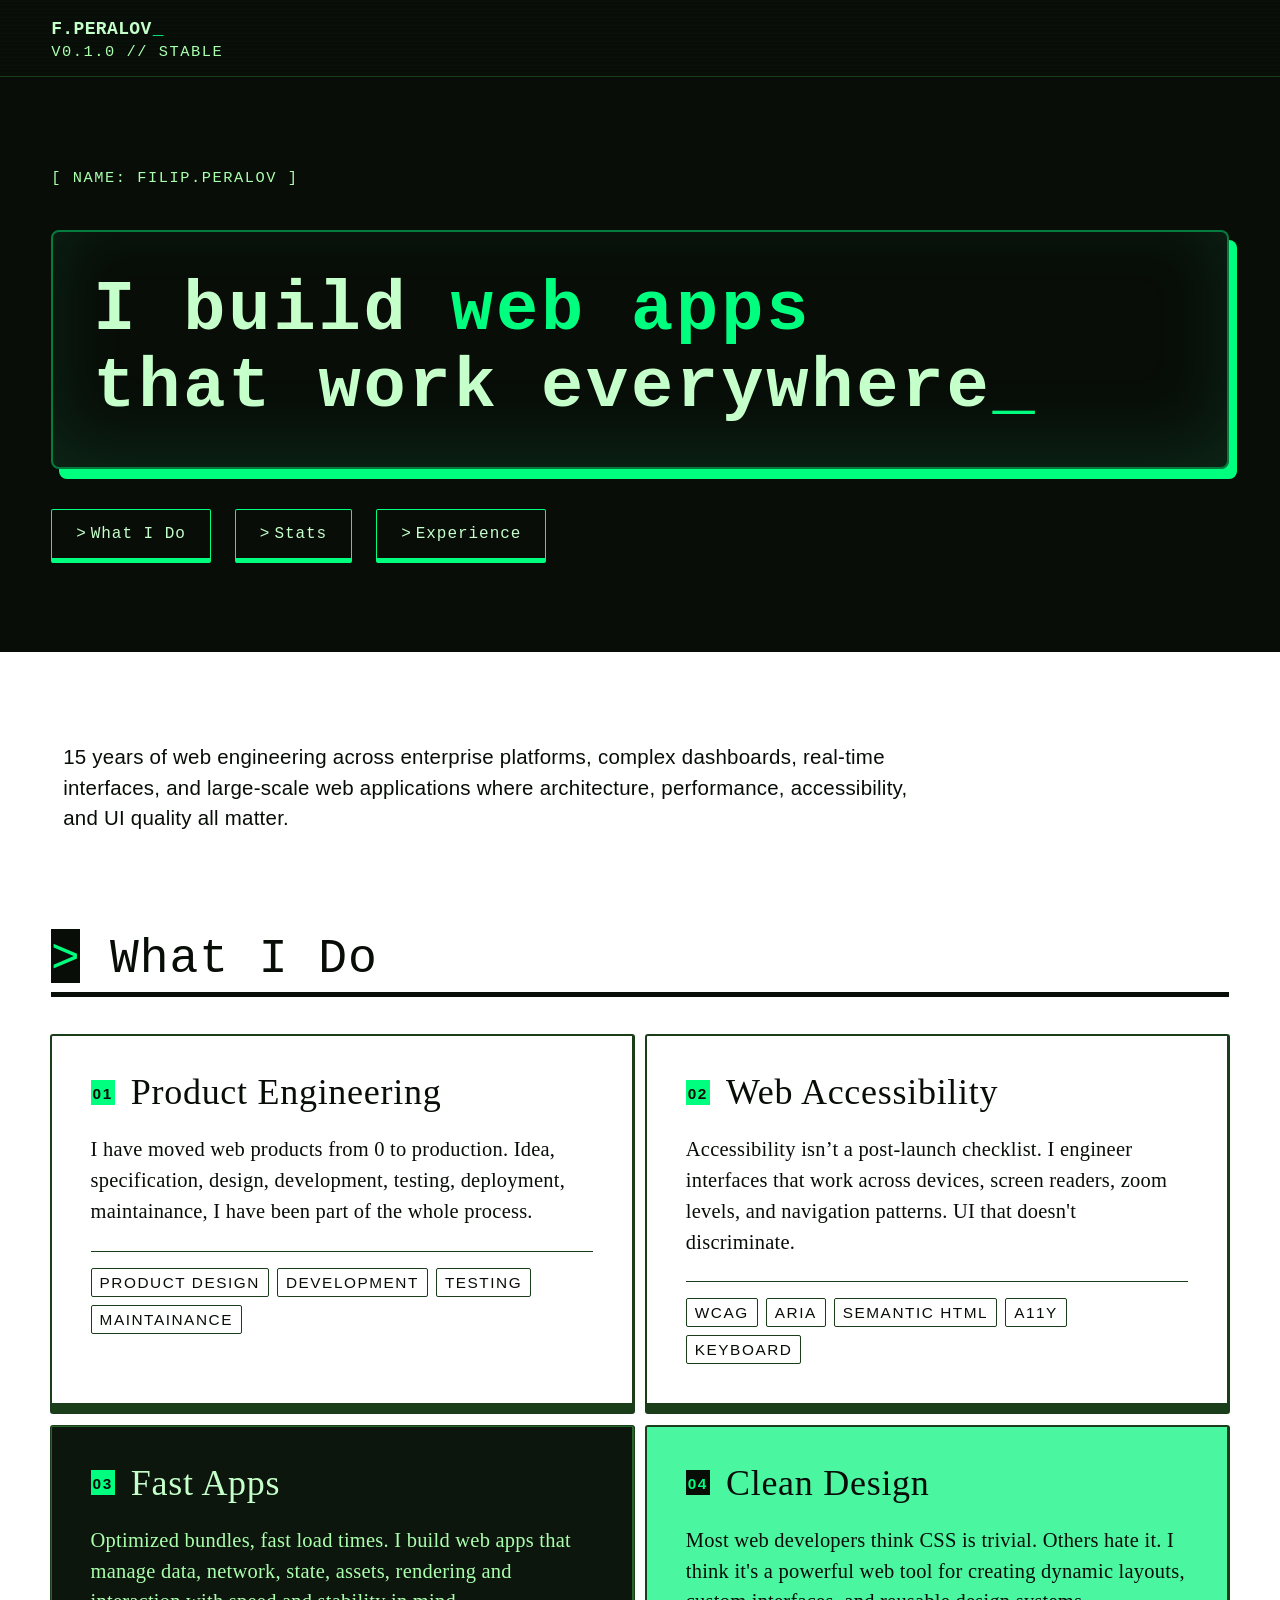
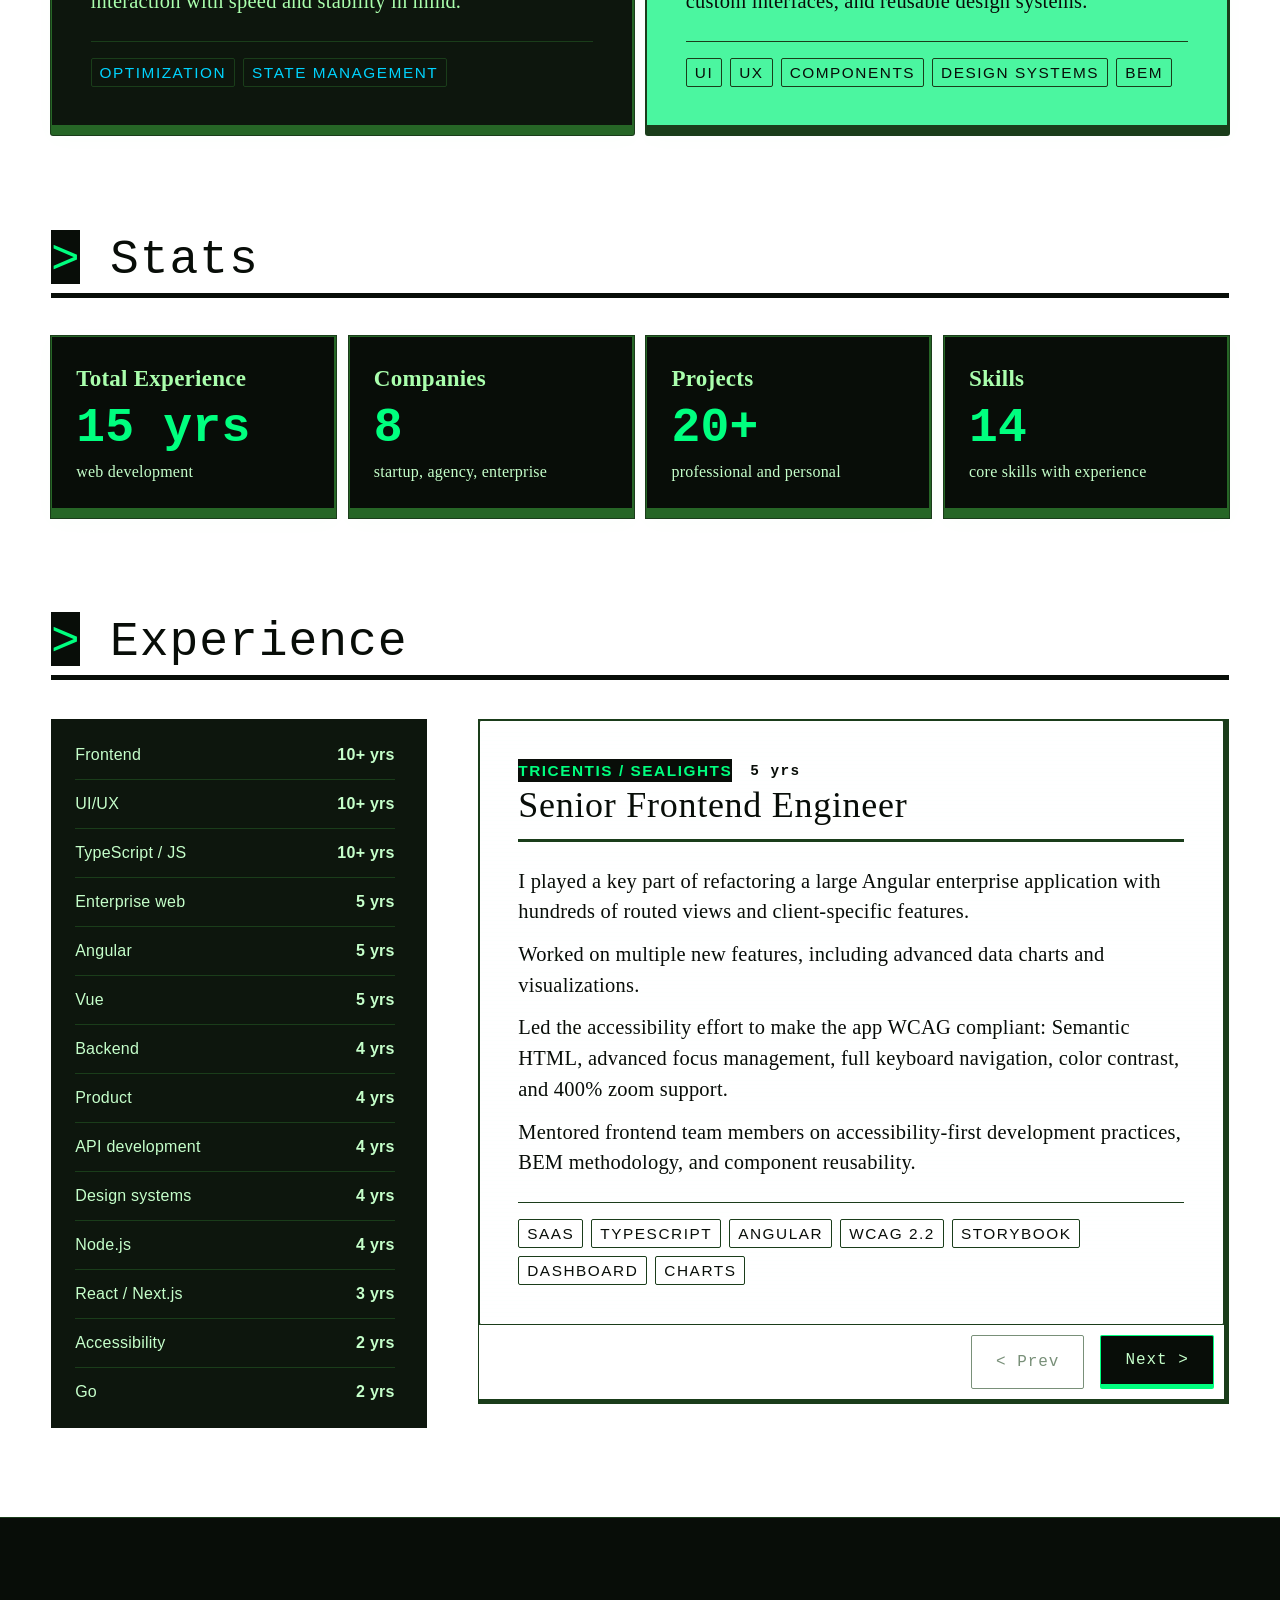
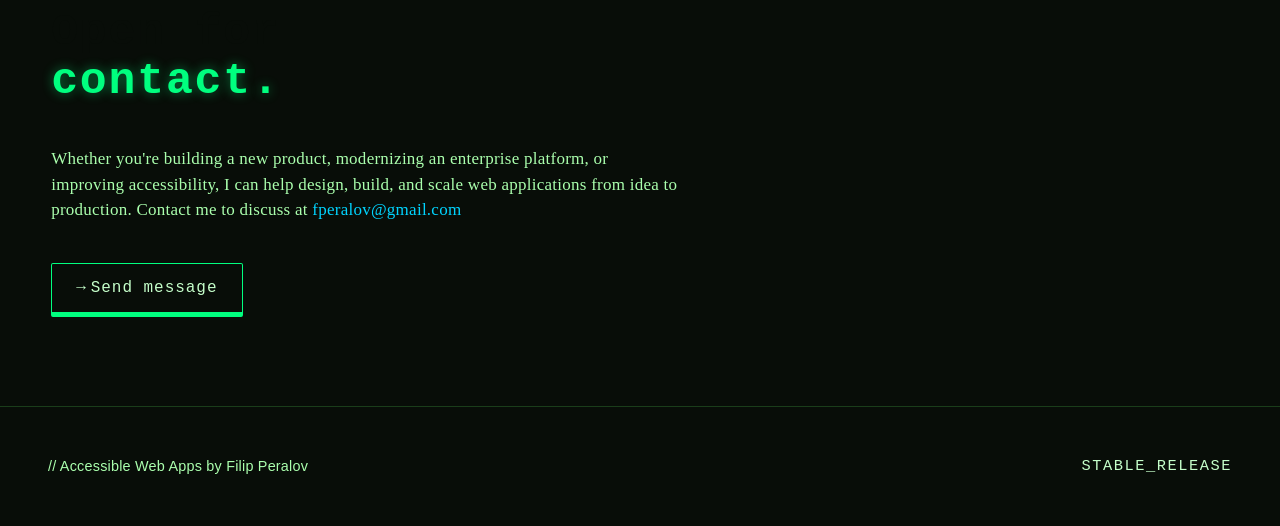
==== commit d3a0ab47: "Deploy CV website 2026-07-02T16:04:26Z" ====
--- a/index.html
+++ b/index.html
@@ -27,12 +27,12 @@
 <style>.portfolio[data-v-5b280fd0]{display:grid;transition:background-color var(--transition-slow),color var(--transition-slow)}@media(min-width:1920px){.portfolio[data-v-5b280fd0]{grid-template-columns:var(--layout-rail-2k) auto}}@media(min-width:2560px){.portfolio[data-v-5b280fd0]{grid-template-columns:var(--layout-rail-3k) auto}}.hero[data-v-5b280fd0]{background-color:var(--color-bg);padding:var(--space-section) var(--space-block)}@media(max-width:639px){.hero[data-v-5b280fd0]{min-height:80vh;padding-bottom:8vh}.hero .hero__inner[data-v-5b280fd0]{display:flex;flex-direction:column;height:100%;justify-content:space-between}}.hero__meta[data-v-5b280fd0]{display:flex;flex-wrap:wrap;gap:var(--space-sm) var(--space-xl);margin-bottom:var(--space-hero-frame)}.hero__tag[data-v-5b280fd0]{color:var(--color-text-secondary);font-family:var(--font-code);font-size:var(--size-label);letter-spacing:var(--letter-spacing-label);text-transform:uppercase}.hero__tag[data-v-5b280fd0]:before{content:"[ "}.hero__tag[data-v-5b280fd0]:after{content:" ]"}.hero__title[data-v-5b280fd0]{border:var(--border-width-md) solid var(--color-hero-border);border-radius:var(--radius-panel);box-shadow:var(--shadow-hero);-moz-column-gap:1ch;column-gap:1ch;display:flex;flex-direction:row;flex-wrap:wrap;font-family:var(--font-display);font-size:var(--size-display);font-weight:var(--font-weight-display);letter-spacing:var(--letter-spacing-display);line-height:var(--line-height-display);margin-bottom:var(--space-hero-frame);margin-right:10px;padding:var(--space-hero-frame);text-align:left;-webkit-user-select:none;-moz-user-select:none;user-select:none;width:100%}.hero__title[data-v-5b280fd0]:active{box-shadow:var(--shadow-hero-active);transform:translate(6px,6px)}@media(max-width:767px){.hero__title[data-v-5b280fd0]{flex-direction:column;font-size:var(--size-display-mobile)}}@media(max-width:379px){.hero__title[data-v-5b280fd0]{padding:var(--space-md)}}@media(min-width:1920px){.hero__title[data-v-5b280fd0]{flex-direction:column}}.hero__title-break[data-v-5b280fd0]{flex-basis:100%}@media(max-width:767px){.hero__title-break[data-v-5b280fd0]{display:none}}.hero__title-line[data-v-5b280fd0]{display:block}.hero__title-line--accent[data-v-5b280fd0]{color:var(--color-accent)}.hero__phrase-button[data-v-5b280fd0]{background:transparent;border:0;color:inherit;cursor:pointer;display:inline;font:inherit;letter-spacing:inherit;line-height:inherit;padding:0;text-align:inherit}.hero__phrase-button[data-v-5b280fd0]:hover{text-decoration:underline;text-decoration-thickness:var(--border-width-sm);text-underline-offset:var(--space-2xs)}.hero__phrase-button[data-v-5b280fd0]:focus-visible{border-radius:var(--radius-sm);outline:var(--focus-ring-width) solid var(--color-accent);outline-offset:var(--space-2xs)}.hero__cta-group[data-v-5b280fd0]{display:flex;flex-wrap:wrap;gap:var(--space-inline)}@media(max-width:639px){.hero__cta-group[data-v-5b280fd0]{flex-direction:column}}.career-snapshot[data-v-5b280fd0]{background-color:var(--color-bg-inverted);font-family:var(--font-family-card-accent)}.career-snapshot__intro[data-v-5b280fd0]{display:grid;gap:var(--space-md);max-width:100ch;padding:0 var(--space-md)}@media(min-width:1920px){.career-snapshot__intro[data-v-5b280fd0]{max-width:160ch}}.career-snapshot__intro p[data-v-5b280fd0]{color:var(--color-text-inverse);font-size:var(--font-size-card-body-accent)}.career-snapshot__eyebrow[data-v-5b280fd0]{color:var(--color-accent-alt);font-size:var(--size-label);letter-spacing:var(--letter-spacing-label);text-transform:uppercase}.stats-grid[data-v-5b280fd0]{display:grid;gap:var(--grid-gap);grid-template-columns:repeat(auto-fit,minmax(min(100%,var(--metric-card-min)),1fr))}@media(min-width:640px)and (max-width:1023px){.stats-grid[data-v-5b280fd0]{grid-template-columns:1fr 1fr}}.metric-card[data-v-5b280fd0]{background-color:var(--color-bg);border:var(--border-width-sm) solid var(--color-border);border-bottom:var(--border-width-xl) solid var(--color-border);border-right:var(--border-width-md) solid var(--color-border);box-shadow:var(--shadow-card);display:flex;flex-direction:column;gap:var(--space-sm);padding:var(--space-inline);transition:border-color var(--transition-fast),box-shadow var(--transition-fast)}.metric-card[data-v-5b280fd0],.metric-card[data-v-5b280fd0]:hover{border-color:var(--color-border-strong)}.metric-card[data-v-5b280fd0]:hover{box-shadow:var(--shadow-card-hover)}.metric-card span[data-v-5b280fd0]{font-size:var(--size-body)}.metric-card p[data-v-5b280fd0]{color:var(--color-text-secondary);font-size:var(--size-h3);font-weight:var(--font-weight-display)}.metric-card strong[data-v-5b280fd0]{color:var(--color-accent);font-family:var(--font-code);font-size:var(--size-h2);line-height:1}.metric-card span[data-v-5b280fd0]{color:var(--color-text)}.signal-grid[data-v-5b280fd0]{align-items:stretch;display:grid;gap:var(--space-block)}@media(min-width:768px){.signal-grid[data-v-5b280fd0]{grid-template-columns:minmax(var(--signal-sidebar-min),1fr) minmax(0,2fr)}}@media(max-width:639px){.signal-grid[data-v-5b280fd0]{gap:var(--space-section)}}.signal-panel[data-v-5b280fd0]{background-color:var(--color-surface);display:flex;flex-direction:column;gap:var(--grid-gap);padding:var(--space-inline)}.signal-panel--timeline[data-v-5b280fd0]{background-color:var(--color-bg-inverted);padding:0}.signal-panel--timeline .section-header[data-v-5b280fd0]{margin-bottom:var(--space-inline)}@media(min-width:768px){.signal-panel--skills[data-v-5b280fd0]{align-content:start;height:100%;min-height:0}}.signal-panel .skill-list li[data-v-5b280fd0],.signal-panel__header[data-v-5b280fd0]{align-items:baseline;display:flex;gap:var(--space-md);justify-content:space-between}.signal-panel__header h3[data-v-5b280fd0]{color:var(--color-text-primary);font-size:var(--size-body)}.signal-panel__header span[data-v-5b280fd0]{color:var(--color-text-secondary);font-size:var(--size-body)}.skill-list[data-v-5b280fd0]{display:grid;gap:var(--space-md)}@media(min-width:768px){.skill-list[data-v-5b280fd0]{min-height:0;overflow-y:auto;padding-right:var(--space-sm)}}.skill-list li[data-v-5b280fd0]{align-items:start;border-bottom:var(--border-width-sm) solid var(--color-border);padding-bottom:var(--space-md)}.skill-list li[data-v-5b280fd0]:last-child{border-bottom:0;padding-bottom:0}.skill-list span[data-v-5b280fd0],.skill-list strong[data-v-5b280fd0]{overflow-wrap:anywhere}.skill-list strong[data-v-5b280fd0]{color:var(--color-text-primary);text-align:right;white-space:nowrap}@media(max-width:639px){.skill-list strong[data-v-5b280fd0]{text-align:left}}</style>
 <link rel="preload" href="/resume/fonts/jetbrains-mono-latin.woff2" as="font" type="font/woff2" crossorigin>
 <link rel="preload" href="/resume/fonts/archivo-latin.woff2" as="font" type="font/woff2" crossorigin>
-<link rel="modulepreload" as="script" crossorigin href="/resume/_nuxt/Bo0sOsx6.js">
-<link rel="modulepreload" as="script" crossorigin href="/resume/_nuxt/4_6vUnHZ.js">
-<link rel="modulepreload" as="script" crossorigin href="/resume/_nuxt/Bjen39mb.js">
-<link rel="modulepreload" as="script" crossorigin href="/resume/_nuxt/3-fzOheX.js">
-<script type="module" src="/resume/_nuxt/Bo0sOsx6.js" crossorigin></script>
+<link rel="modulepreload" as="script" crossorigin href="/resume/_nuxt/TtCz5HS-.js">
+<link rel="modulepreload" as="script" crossorigin href="/resume/_nuxt/wBiK6Q23.js">
+<link rel="modulepreload" as="script" crossorigin href="/resume/_nuxt/CqdnyHyb.js">
+<link rel="modulepreload" as="script" crossorigin href="/resume/_nuxt/B-0qrglr.js">
+<script type="module" src="/resume/_nuxt/TtCz5HS-.js" crossorigin></script>
 <meta name="description" content="Personal CV website for Filip Peralov, frontend engineer focused on architecture, accessibility, performance, and design systems.">
 <meta name="theme-color" content="#080d08">
-<script id="unhead:payload" type="application/json">{"title":"Filip Peralov - Web Engineer"}</script></head><body><div id="__nuxt"><div class="app-shell" data-v-be7f0ead><a href="#main-content" class="skip-link" data-v-be7f0ead>Skip to main content</a><header class="app-header" role="banner" data-v-be7f0ead><div class="container app-header__inner" data-v-be7f0ead><div class="app-header__wordmark" data-v-be7f0ead><a aria-current="page" href="/resume/" class="router-link-active router-link-exact-active app-header__name" aria-label="Filip Peralov — Senior Frontend Engineer" data-v-be7f0ead> F.PERALOV<span class="app-header__cursor" aria-hidden="true" data-v-be7f0ead>_</span></a><span class="app-header__tagline" aria-hidden="true" data-v-be7f0ead> v0.1.0 // STABLE </span></div></div></header><main id="main-content" class="app-main" tabindex="-1" data-v-be7f0ead><!--[--><!--[--><div class="portfolio" data-v-5b280fd0><section class="hero" aria-labelledby="stable-hero-title" data-v-5b280fd0><div class="container hero__inner" data-v-5b280fd0><div aria-hidden="true" class="hero__meta" data-v-5b280fd0><span class="hero__tag" data-v-5b280fd0>NAME: FILIP.PERALOV</span></div><button id="stable-hero-title" class="hero__title" data-v-5b280fd0><span class="hero__title-line" data-v-5b280fd0>I build</span><span class="hero__title-line hero__title-line--accent" data-v-5b280fd0>web apps</span><span class="hero__title-break" data-v-5b280fd0></span><span class="hero__title-line" data-v-5b280fd0> that work </span><!--[--><span class="typewriter hero__title-line" aria-hidden="true" data-v-c24ba1ca><span class="typewriter__text" data-v-c24ba1ca>everywhere</span><span class="typewriter__cursor typewriter__cursor--blink" data-v-c24ba1ca>_</span></span><span role="status" aria-live="polite" aria-atomic="true" class="sr-only" data-v-c24ba1ca></span><!--]--></button><span class="sr-only" role="status" aria-live="polite" data-v-5b280fd0> I build web apps that work</span><div class="hero__cta-group" role="group" aria-label="Primary actions" data-v-5b280fd0><a href="#stable-concepts" class="cta cta--primary" data-v-5b280fd0><span aria-hidden="true" data-v-5b280fd0>&gt; </span>What I Do </a><a href="#stats" class="cta cta--primary" data-v-5b280fd0><span aria-hidden="true" data-v-5b280fd0>&gt; </span>Stats </a><a href="#experience" class="cta cta--primary" data-v-5b280fd0><span aria-hidden="true" data-v-5b280fd0>&gt; </span>Experience </a></div></div></section><div class="container quick-preview" data-v-5b280fd0><section class="career-snapshot__intro" data-v-5b280fd0><p data-v-5b280fd0>15 years of web engineering across enterprise platforms, complex dashboards, real-time interfaces, and large-scale web applications where architecture, performance, accessibility, and UI quality all matter.</p></section><section id="stable-concepts" class="concepts" aria-labelledby="stable-concepts-title" data-v-5b280fd0><div class="container" data-v-5b280fd0><header class="section-header" data-v-5b280fd0><h2 id="stable-concepts-title" class="section-header__title" data-v-5b280fd0><span class="section-header__prefix" aria-hidden="true" data-v-5b280fd0>&gt;</span> What I Do </h2></header><ol class="concepts__grid" role="list" data-v-5b280fd0><!--[--><li class="concept-card concept-card--white" data-v-5b280fd0 data-v-3122608a><article aria-labelledby="concept-01-title" data-v-3122608a><header class="concept-card__header" data-v-3122608a><span class="concept-card__index" aria-hidden="true" data-v-3122608a>01</span><h3 id="concept-01-title" class="concept-card__title" data-v-3122608a>Product Engineering</h3></header><div class="concept-card__body" data-v-3122608a><p data-v-3122608a>I have moved web products from 0 to production. Idea, specification, design, development, testing, deployment, maintainance, I have been part of the whole process.</p></div><footer class="concept-card__footer" data-v-3122608a><ul class="tag-list concept-card__tags" aria-label="Related disciplines" data-v-3122608a><!--[--><li class="tag-list__item concept-card__tag" data-v-3122608a>Product Design</li><li class="tag-list__item concept-card__tag" data-v-3122608a>Development</li><li class="tag-list__item concept-card__tag" data-v-3122608a>Testing</li><li class="tag-list__item concept-card__tag" data-v-3122608a>Maintainance</li><!--]--></ul></footer></article></li><li class="concept-card concept-card--white" data-v-5b280fd0 data-v-3122608a><article aria-labelledby="concept-02-title" data-v-3122608a><header class="concept-card__header" data-v-3122608a><span class="concept-card__index" aria-hidden="true" data-v-3122608a>02</span><h3 id="concept-02-title" class="concept-card__title" data-v-3122608a>Web Accessibility</h3></header><div class="concept-card__body" data-v-3122608a><p data-v-3122608a>Accessibility isn’t a post-launch checklist. I engineer interfaces that work across devices, screen readers, zoom levels, and navigation patterns. UI that doesn&#39;t discriminate.</p></div><footer class="concept-card__footer" data-v-3122608a><ul class="tag-list concept-card__tags" aria-label="Related disciplines" data-v-3122608a><!--[--><li class="tag-list__item concept-card__tag" data-v-3122608a>WCAG</li><li class="tag-list__item concept-card__tag" data-v-3122608a>ARIA</li><li class="tag-list__item concept-card__tag" data-v-3122608a>Semantic HTML</li><li class="tag-list__item concept-card__tag" data-v-3122608a>a11y</li><li class="tag-list__item concept-card__tag" data-v-3122608a>Keyboard</li><!--]--></ul></footer></article></li><li class="concept-card concept-card--performance" data-v-5b280fd0 data-v-3122608a><article aria-labelledby="concept-03-title" data-v-3122608a><header class="concept-card__header" data-v-3122608a><span class="concept-card__index" aria-hidden="true" data-v-3122608a>03</span><h3 id="concept-03-title" class="concept-card__title" data-v-3122608a>Fast Apps</h3></header><div class="concept-card__body" data-v-3122608a><p data-v-3122608a>Optimized bundles, fast load times. I build web apps that manage data, network, state, assets, rendering and interaction with speed and stability in mind.</p></div><footer class="concept-card__footer" data-v-3122608a><ul class="tag-list concept-card__tags" aria-label="Related disciplines" data-v-3122608a><!--[--><li class="tag-list__item concept-card__tag" data-v-3122608a>Optimization</li><li class="tag-list__item concept-card__tag" data-v-3122608a>State Management</li><!--]--></ul></footer></article></li><li class="concept-card concept-card--design" data-v-5b280fd0 data-v-3122608a><article aria-labelledby="concept-04-title" data-v-3122608a><header class="concept-card__header" data-v-3122608a><span class="concept-card__index" aria-hidden="true" data-v-3122608a>04</span><h3 id="concept-04-title" class="concept-card__title" data-v-3122608a>Clean Design</h3></header><div class="concept-card__body" data-v-3122608a><p data-v-3122608a>Most web developers think CSS is trivial. Others hate it. I think it&#39;s a powerful web tool for creating dynamic layouts, custom interfaces, and reusable design systems.</p></div><footer class="concept-card__footer" data-v-3122608a><ul class="tag-list concept-card__tags" aria-label="Related disciplines" data-v-3122608a><!--[--><li class="tag-list__item concept-card__tag" data-v-3122608a>UI</li><li class="tag-list__item concept-card__tag" data-v-3122608a>UX</li><li class="tag-list__item concept-card__tag" data-v-3122608a>Components</li><li class="tag-list__item concept-card__tag" data-v-3122608a>Design Systems</li><li class="tag-list__item concept-card__tag" data-v-3122608a>BEM</li><!--]--></ul></footer></article></li><!--]--></ol></div></section><section id="stats" class="career-snapshot" aria-labelledby="career-snapshot-title" data-v-5b280fd0><div class="container" data-v-5b280fd0><header class="section-header" data-v-5b280fd0><h2 id="career-snapshot-title" class="section-header__title" data-v-5b280fd0><span class="section-header__prefix" aria-hidden="true" data-v-5b280fd0>&gt;</span> Stats </h2></header><div class="stats-grid" aria-label="Career stats" data-v-5b280fd0><!--[--><article class="metric-card" data-v-5b280fd0><p data-v-5b280fd0>Total Experience</p><strong data-v-5b280fd0>15 yrs</strong><span data-v-5b280fd0>web development</span></article><article class="metric-card" data-v-5b280fd0><p data-v-5b280fd0>Companies</p><strong data-v-5b280fd0>8</strong><span data-v-5b280fd0>startup, agency, enterprise</span></article><article class="metric-card" data-v-5b280fd0><p data-v-5b280fd0>Projects</p><strong data-v-5b280fd0>20+</strong><span data-v-5b280fd0>professional and personal</span></article><article class="metric-card" data-v-5b280fd0><p data-v-5b280fd0>Skills</p><strong data-v-5b280fd0>14</strong><span data-v-5b280fd0>core skills with experience</span></article><!--]--></div></div></section><section id="experience" aria-labelledby="timeline-title" data-v-5b280fd0><header class="section-header" data-v-5b280fd0><h3 id="timeline-title" class="section-header__title" data-v-5b280fd0><span class="section-header__prefix" aria-hidden="true" data-v-5b280fd0>&gt;</span> Experience </h3></header><div class="signal-grid" data-v-5b280fd0><aside class="signal-panel signal-panel--skills" aria-labelledby="skills-title" data-v-5b280fd0><ol class="skill-list" role="list" data-v-5b280fd0><!--[--><li data-v-5b280fd0><span data-v-5b280fd0>Frontend</span><strong data-v-5b280fd0>10+ yrs</strong></li><li data-v-5b280fd0><span data-v-5b280fd0>UI/UX</span><strong data-v-5b280fd0>10+ yrs</strong></li><li data-v-5b280fd0><span data-v-5b280fd0>TypeScript / JS</span><strong data-v-5b280fd0>10+ yrs</strong></li><li data-v-5b280fd0><span data-v-5b280fd0>Enterprise web</span><strong data-v-5b280fd0>5 yrs</strong></li><li data-v-5b280fd0><span data-v-5b280fd0>Angular</span><strong data-v-5b280fd0>5 yrs</strong></li><li data-v-5b280fd0><span data-v-5b280fd0>Vue</span><strong data-v-5b280fd0>5 yrs</strong></li><li data-v-5b280fd0><span data-v-5b280fd0>Backend</span><strong data-v-5b280fd0>4 yrs</strong></li><li data-v-5b280fd0><span data-v-5b280fd0>Product</span><strong data-v-5b280fd0>4 yrs</strong></li><li data-v-5b280fd0><span data-v-5b280fd0>API development</span><strong data-v-5b280fd0>4 yrs</strong></li><li data-v-5b280fd0><span data-v-5b280fd0>Design systems</span><strong data-v-5b280fd0>4 yrs</strong></li><li data-v-5b280fd0><span data-v-5b280fd0>Node.js</span><strong data-v-5b280fd0>4 yrs</strong></li><li data-v-5b280fd0><span data-v-5b280fd0>React / Next.js</span><strong data-v-5b280fd0>3 yrs</strong></li><li data-v-5b280fd0><span data-v-5b280fd0>Accessibility</span><strong data-v-5b280fd0>2 yrs</strong></li><li data-v-5b280fd0><span data-v-5b280fd0>Go</span><strong data-v-5b280fd0>2 yrs</strong></li><!--]--></ol></aside><section class="signal-panel signal-panel--timeline" data-v-5b280fd0><div class="card-deck position-deck" aria-label="Position timeline" data-v-5b280fd0 data-v-11473ce1><div class="card-deck__stage" aria-live="polite" tabindex="0" data-v-11473ce1><!--[--><div class="card-deck__card card-deck__card--active" aria-hidden="false" data-v-11473ce1><!--[--><article class="cv-position-card" aria-labelledby="cv-position-sealights-tricentis-title" data-v-5b280fd0 data-v-c82304b6><header class="cv-position-card__header" data-v-c82304b6><div class="cv-position-card__heading" data-v-c82304b6><div class="cv-position-card__eyebrow" data-v-c82304b6><span class="cv-position-card__company" data-v-c82304b6>Tricentis / SeaLights</span><p class="cv-position-card__index" data-v-c82304b6>5 yrs</p></div><h3 id="cv-position-sealights-tricentis-title" class="cv-position-card__title" data-v-c82304b6>Senior Frontend Engineer</h3></div></header><ul class="cv-position-card__details" aria-label="Position details" data-v-c82304b6><!--[--><li data-v-c82304b6>Large Angular enterprise application. Hundreds of routet views and client-specific features.</li><li data-v-c82304b6>Played a key part in refactoring the application, improved component and styling reusability debt.</li><li data-v-c82304b6>Accessible Semantic HTML, advanced focus management, full keyboard navigation, and 400% zoom support.</li><li data-v-c82304b6>Mentored frontend team members on accessibility-first development practices, BEM methodology, and component reusability.</li><!--]--></ul><footer class="cv-position-card__footer" data-v-c82304b6><ul class="tag-list cv-position-card__tags" aria-label="Role tags" data-v-c82304b6><!--[--><li class="tag-list__item cv-position-card__tag" data-v-c82304b6>TypeScript</li><li class="tag-list__item cv-position-card__tag" data-v-c82304b6>Angular</li><li class="tag-list__item cv-position-card__tag" data-v-c82304b6>WCAG 2.2</li><li class="tag-list__item cv-position-card__tag" data-v-c82304b6>Storybook</li><li class="tag-list__item cv-position-card__tag" data-v-c82304b6>Dashboard</li><li class="tag-list__item cv-position-card__tag" data-v-c82304b6>Charts</li><!--]--></ul></footer></article><!--]--></div><div class="card-deck__card" aria-hidden="true" data-v-11473ce1><!--[--><article class="cv-position-card" aria-labelledby="cv-position-vlt-apps-title" data-v-5b280fd0 data-v-c82304b6><header class="cv-position-card__header" data-v-c82304b6><div class="cv-position-card__heading" data-v-c82304b6><div class="cv-position-card__eyebrow" data-v-c82304b6><span class="cv-position-card__company" data-v-c82304b6>VLT APPS</span><p class="cv-position-card__index" data-v-c82304b6>4 yrs 6 mo</p></div><h3 id="cv-position-vlt-apps-title" class="cv-position-card__title" data-v-c82304b6>Co-founder &amp; Lead Developer</h3></div></header><ul class="cv-position-card__details" aria-label="Position details" data-v-c82304b6><!--[--><li data-v-c82304b6>Co-founded and led development of TheValet, a real-time web and mobile platform for valet operations.</li><li data-v-c82304b6>Designed the product experience, user flows, and a custom design system for fast-paced operational workflows.</li><li data-v-c82304b6>Built the database model, real-time APIs, cross-platform tablet app (dashboard) and mobile app (client). Led 2 additional developers.</li><!--]--></ul><footer class="cv-position-card__footer" data-v-c82304b6><ul class="tag-list cv-position-card__tags" aria-label="Role tags" data-v-c82304b6><!--[--><li class="tag-list__item cv-position-card__tag" data-v-c82304b6>TypeScript</li><li class="tag-list__item cv-position-card__tag" data-v-c82304b6>Vue</li><li class="tag-list__item cv-position-card__tag" data-v-c82304b6>Vuex</li><li class="tag-list__item cv-position-card__tag" data-v-c82304b6>Feathers.js</li><li class="tag-list__item cv-position-card__tag" data-v-c82304b6>Ionic</li><li class="tag-list__item cv-position-card__tag" data-v-c82304b6>GCP</li><li class="tag-list__item cv-position-card__tag" data-v-c82304b6>MySQL</li><!--]--></ul></footer></article><!--]--></div><div class="card-deck__card" aria-hidden="true" data-v-11473ce1><!--[--><article class="cv-position-card" aria-labelledby="cv-position-dept-title" data-v-5b280fd0 data-v-c82304b6><header class="cv-position-card__header" data-v-c82304b6><div class="cv-position-card__heading" data-v-c82304b6><div class="cv-position-card__eyebrow" data-v-c82304b6><span class="cv-position-card__company" data-v-c82304b6>DEPT</span><p class="cv-position-card__index" data-v-c82304b6>7 mo</p></div><h3 id="cv-position-dept-title" class="cv-position-card__title" data-v-c82304b6>Senior Frontend Developer</h3></div></header><ul class="cv-position-card__details" aria-label="Position details" data-v-c82304b6><!--[--><li data-v-c82304b6>Created a digital traveling brochure using React for the frontend and Kontent.ai headless CMS as a backend service.</li><li data-v-c82304b6>Worked closely with UI/UX designers to implement a pixel-perfect, highly responsive user interface directly from Figma documents.</li><li data-v-c82304b6>Built a responsive Next.js e-learning platform integrating Contentful CMS and engineering reusable layout components.</li><!--]--></ul><footer class="cv-position-card__footer" data-v-c82304b6><ul class="tag-list cv-position-card__tags" aria-label="Role tags" data-v-c82304b6><!--[--><li class="tag-list__item cv-position-card__tag" data-v-c82304b6>Typescript</li><li class="tag-list__item cv-position-card__tag" data-v-c82304b6>React</li><li class="tag-list__item cv-position-card__tag" data-v-c82304b6>Next.js</li><li class="tag-list__item cv-position-card__tag" data-v-c82304b6>Contentful</li><li class="tag-list__item cv-position-card__tag" data-v-c82304b6>Kontent.ai</li><li class="tag-list__item cv-position-card__tag" data-v-c82304b6>CSS</li><!--]--></ul></footer></article><!--]--></div><div class="card-deck__card" aria-hidden="true" data-v-11473ce1><!--[--><article class="cv-position-card" aria-labelledby="cv-position-gateone-title" data-v-5b280fd0 data-v-c82304b6><header class="cv-position-card__header" data-v-c82304b6><div class="cv-position-card__heading" data-v-c82304b6><div class="cv-position-card__eyebrow" data-v-c82304b6><span class="cv-position-card__company" data-v-c82304b6>GateOne.io</span><p class="cv-position-card__index" data-v-c82304b6>9 mo</p></div><h3 id="cv-position-gateone-title" class="cv-position-card__title" data-v-c82304b6>Fullstack Web Engineer</h3></div></header><ul class="cv-position-card__details" aria-label="Position details" data-v-c82304b6><!--[--><li data-v-c82304b6>I designed and developed APIs in Go with Buffalo and Goa frameworks</li><li data-v-c82304b6>Led the development of a delivery tracking application using Vue, Vuex, and Leaflet Maps, with Node.js and Feathers.js on the backend.</li><li data-v-c82304b6>Created a Swagger-based frontend framework capable of dynamically generating forms from API definitions.</li><li data-v-c82304b6>Led the hiring and onboarding process for new interns, supporting their training and integration into the development team.</li><!--]--></ul><footer class="cv-position-card__footer" data-v-c82304b6><ul class="tag-list cv-position-card__tags" aria-label="Role tags" data-v-c82304b6><!--[--><li class="tag-list__item cv-position-card__tag" data-v-c82304b6>Go</li><li class="tag-list__item cv-position-card__tag" data-v-c82304b6>Vue</li><li class="tag-list__item cv-position-card__tag" data-v-c82304b6>Node.js</li><li class="tag-list__item cv-position-card__tag" data-v-c82304b6>Feathers.js</li><li class="tag-list__item cv-position-card__tag" data-v-c82304b6>TypeScript</li><!--]--></ul></footer></article><!--]--></div><div class="card-deck__card" aria-hidden="true" data-v-11473ce1><!--[--><article class="cv-position-card" aria-labelledby="cv-position-gateone-frontend-title" data-v-5b280fd0 data-v-c82304b6><header class="cv-position-card__header" data-v-c82304b6><div class="cv-position-card__heading" data-v-c82304b6><div class="cv-position-card__eyebrow" data-v-c82304b6><span class="cv-position-card__company" data-v-c82304b6>GateOne.io</span><p class="cv-position-card__index" data-v-c82304b6>1 yr 2 mo</p></div><h3 id="cv-position-gateone-frontend-title" class="cv-position-card__title" data-v-c82304b6>Senior Frontend Engineer</h3></div></header><ul class="cv-position-card__details" aria-label="Position details" data-v-c82304b6><!--[--><li data-v-c82304b6>Completely refactored and modernized a legacy AngularJS POS system into Angular 4, drastically increasing application maintainability.</li><li data-v-c82304b6>Participated directly in technical hiring and led a team of 3 developers to deliver a production-ready application within 6 months.</li><li data-v-c82304b6>Secured a key contract extension with the client due to successful, high-quality milestones and team scaling.</li><!--]--></ul><footer class="cv-position-card__footer" data-v-c82304b6><ul class="tag-list cv-position-card__tags" aria-label="Role tags" data-v-c82304b6><!--[--><li class="tag-list__item cv-position-card__tag" data-v-c82304b6>Angular</li><li class="tag-list__item cv-position-card__tag" data-v-c82304b6>Vue</li><li class="tag-list__item cv-position-card__tag" data-v-c82304b6>Node.js</li><li class="tag-list__item cv-position-card__tag" data-v-c82304b6>Feathers.js</li><li class="tag-list__item cv-position-card__tag" data-v-c82304b6>Go</li><!--]--></ul></footer></article><!--]--></div><div class="card-deck__card" aria-hidden="true" data-v-11473ce1><!--[--><article class="cv-position-card" aria-labelledby="cv-position-matrix-global-title" data-v-5b280fd0 data-v-c82304b6><header class="cv-position-card__header" data-v-c82304b6><div class="cv-position-card__heading" data-v-c82304b6><div class="cv-position-card__eyebrow" data-v-c82304b6><span class="cv-position-card__company" data-v-c82304b6>Matrix Global</span><p class="cv-position-card__index" data-v-c82304b6>6 mo</p></div><h3 id="cv-position-matrix-global-title" class="cv-position-card__title" data-v-c82304b6>Frontend Developer</h3></div></header><ul class="cv-position-card__details" aria-label="Position details" data-v-c82304b6><!--[--><li data-v-c82304b6>Engineered WAP-enabled web applications to guarantee solid functionality on highly legacy mobile environments.</li><li data-v-c82304b6>Mastered legacy CSS specifications from the late 90s and early 2000s to maintain precise design consistency across strict browser constraints.</li><li data-v-c82304b6>Collaborated on a complex Java-based enterprise content editor featuring multiple visual themes and JSX templates.</li><!--]--></ul><footer class="cv-position-card__footer" data-v-c82304b6><ul class="tag-list cv-position-card__tags" aria-label="Role tags" data-v-c82304b6><!--[--><li class="tag-list__item cv-position-card__tag" data-v-c82304b6>HTML</li><li class="tag-list__item cv-position-card__tag" data-v-c82304b6>CSS</li><li class="tag-list__item cv-position-card__tag" data-v-c82304b6>JavaScript</li><li class="tag-list__item cv-position-card__tag" data-v-c82304b6>WAP</li><li class="tag-list__item cv-position-card__tag" data-v-c82304b6>Java</li><!--]--></ul></footer></article><!--]--></div><div class="card-deck__card" aria-hidden="true" data-v-11473ce1><!--[--><article class="cv-position-card" aria-labelledby="cv-position-prodibi-title" data-v-5b280fd0 data-v-c82304b6><header class="cv-position-card__header" data-v-c82304b6><div class="cv-position-card__heading" data-v-c82304b6><div class="cv-position-card__eyebrow" data-v-c82304b6><span class="cv-position-card__company" data-v-c82304b6>Prodibi</span><p class="cv-position-card__index" data-v-c82304b6>1 yr 11 mo</p></div><h3 id="cv-position-prodibi-title" class="cv-position-card__title" data-v-c82304b6>Frontend Developer</h3></div></header><ul class="cv-position-card__details" aria-label="Position details" data-v-c82304b6><!--[--><li data-v-c82304b6>Engineered a high-performance web image viewer capable of loading and scaling gigapixel images dynamically using HTML5 Canvas and vanilla JS.</li><li data-v-c82304b6>Developed a robust React admin dashboard tailored for massive file uploads, granular album management, and external embed systems.</li><li data-v-c82304b6>Planned and architecturalized a completely customizable drag-and-drop album layout builder packed with modular visual components.</li><!--]--></ul><footer class="cv-position-card__footer" data-v-c82304b6><ul class="tag-list cv-position-card__tags" aria-label="Role tags" data-v-c82304b6><!--[--><li class="tag-list__item cv-position-card__tag" data-v-c82304b6>Canvas</li><li class="tag-list__item cv-position-card__tag" data-v-c82304b6>React</li><li class="tag-list__item cv-position-card__tag" data-v-c82304b6>Performance</li><li class="tag-list__item cv-position-card__tag" data-v-c82304b6>JavaScript</li><li class="tag-list__item cv-position-card__tag" data-v-c82304b6>Cloud</li><!--]--></ul></footer></article><!--]--></div><div class="card-deck__card" aria-hidden="true" data-v-11473ce1><!--[--><article class="cv-position-card" aria-labelledby="cv-position-tricode-title" data-v-5b280fd0 data-v-c82304b6><header class="cv-position-card__header" data-v-c82304b6><div class="cv-position-card__heading" data-v-c82304b6><div class="cv-position-card__eyebrow" data-v-c82304b6><span class="cv-position-card__company" data-v-c82304b6>Tricode</span><p class="cv-position-card__index" data-v-c82304b6>1 yr 3 mo</p></div><h3 id="cv-position-tricode-title" class="cv-position-card__title" data-v-c82304b6>Frontend Developer</h3></div></header><ul class="cv-position-card__details" aria-label="Position details" data-v-c82304b6><!--[--><li data-v-c82304b6>Contributed as a core frontend developer on a massive enterprise CQ5 telecommunications platform localized across multiple global variants.</li><li data-v-c82304b6>Built complex, fluid, and responsive web forms natively within the Adobe Experience Manager (AEM) ecosystem.</li><li data-v-c82304b6>Authored structured page templates utilizing JSP, jQuery, and CSS while optimizing runtime module initialization with RequireJS.</li><!--]--></ul><footer class="cv-position-card__footer" data-v-c82304b6><ul class="tag-list cv-position-card__tags" aria-label="Role tags" data-v-c82304b6><!--[--><li class="tag-list__item cv-position-card__tag" data-v-c82304b6>AEM</li><li class="tag-list__item cv-position-card__tag" data-v-c82304b6>CQ5</li><li class="tag-list__item cv-position-card__tag" data-v-c82304b6>JSP</li><li class="tag-list__item cv-position-card__tag" data-v-c82304b6>jQuery</li><li class="tag-list__item cv-position-card__tag" data-v-c82304b6>RequireJS</li><!--]--></ul></footer></article><!--]--></div><div class="card-deck__card" aria-hidden="true" data-v-11473ce1><!--[--><article class="cv-position-card" aria-labelledby="cv-position-re4m-title" data-v-5b280fd0 data-v-c82304b6><header class="cv-position-card__header" data-v-c82304b6><div class="cv-position-card__heading" data-v-c82304b6><div class="cv-position-card__eyebrow" data-v-c82304b6><span class="cv-position-card__company" data-v-c82304b6>Reform Solution Center</span><p class="cv-position-card__index" data-v-c82304b6>1 yr 6 mo</p></div><h3 id="cv-position-re4m-title" class="cv-position-card__title" data-v-c82304b6>Game Developer</h3></div></header><ul class="cv-position-card__details" aria-label="Position details" data-v-c82304b6><!--[--><li data-v-c82304b6>Developed a real-time, interactive Backgammon game client architecture using Adobe Flash and ActionScript 3.</li><li data-v-c82304b6>Built a modular web gaming lobby with vanilla JavaScript and jQuery to manage real-time client-side states.</li><li data-v-c82304b6>Integrated Socket.io to establish persistent, bidirectional, low-latency network pipelines connecting directly to a Node.js backend.</li><!--]--></ul><footer class="cv-position-card__footer" data-v-c82304b6><ul class="tag-list cv-position-card__tags" aria-label="Role tags" data-v-c82304b6><!--[--><li class="tag-list__item cv-position-card__tag" data-v-c82304b6>Flash</li><li class="tag-list__item cv-position-card__tag" data-v-c82304b6>Socket.io</li><li class="tag-list__item cv-position-card__tag" data-v-c82304b6>JavaScript</li><li class="tag-list__item cv-position-card__tag" data-v-c82304b6>Games</li><!--]--></ul></footer></article><!--]--></div><!--]--></div><div class="card-deck__footer" data-v-11473ce1><div class="card-deck__actions" role="group" aria-label="Position timeline" data-v-11473ce1><button class="cta cta--primary card-deck__action" type="button" disabled data-v-11473ce1>&lt; Prev</button><button class="cta cta--primary card-deck__action" type="button" data-v-11473ce1>Next &gt;</button></div></div></div></section></div></section></div></div><section class="connect" aria-labelledby="connect-title" data-v-5b280fd0><div class="container connect__inner" data-v-5b280fd0><h2 id="connect-title" class="connect__title" data-v-5b280fd0><span class="connect__title-line" data-v-5b280fd0>Open for</span><span class="connect__title-line connect__title-line--accent" data-v-5b280fd0>contact.</span></h2><p class="connect__body" data-v-5b280fd0><span class="os-stable-only" data-v-5b280fd0> Whether you&#39;re building a new product, modernizing an enterprise platform, or improving accessibility, I can help design, build, and scale web applications from idea to production. Contact me to discuss at <a href="mailto:fperalov@gmail.com" data-v-5b280fd0>fperalov@gmail.com</a></span></p><div class="connect__\s" role="group" aria-label="Contact options" data-v-5b280fd0><a href="mailto:fperalov@gmail.com" class="cta cta--primary connect__cta" data-v-5b280fd0><span class="os-stable-only" aria-hidden="true" data-v-5b280fd0>→ </span><span class="os-stable-only" data-v-5b280fd0>Send message</span></a></div></div></section><!--]--><!--]--></main><footer class="app-footer" role="contentinfo" data-v-be7f0ead><div class="container app-footer__inner" data-v-be7f0ead><p class="app-footer__copy" data-v-be7f0ead><span aria-hidden="true" data-v-be7f0ead>// </span>Accessible Web Apps by Filip Peralov </p><p class="app-footer__os-sig" aria-label="Active operating system" data-v-be7f0ead> STABLE_RELEASE </p></div></footer></div></div><div id="teleports"></div><script>window.__NUXT__={};window.__NUXT__.config={public:{},app:{baseURL:"/resume/",buildId:"318e8450-e43b-4e99-949a-fd6cf3ac4afb",buildAssetsDir:"/_nuxt/",cdnURL:""}}</script>
-<script type="application/json" data-nuxt-data="nuxt-app" data-ssr="true" id="__NUXT_DATA__">[["ShallowReactive",1],{"prerenderedAt":2,"data":3,"state":5,"once":7,"_errors":8,"serverRendered":10,"path":11},1783007656157,["ShallowReactive",4],{},["Reactive",6],{},["Set"],["ShallowReactive",9],{},true,"\u002F"]</script></body></html>+<script id="unhead:payload" type="application/json">{"title":"Filip Peralov - Web Engineer"}</script></head><body><div id="__nuxt"><div class="app-shell" data-v-be7f0ead><a href="#main-content" class="skip-link" data-v-be7f0ead>Skip to main content</a><header class="app-header" role="banner" data-v-be7f0ead><div class="container app-header__inner" data-v-be7f0ead><div class="app-header__wordmark" data-v-be7f0ead><a aria-current="page" href="/resume/" class="router-link-active router-link-exact-active app-header__name" aria-label="Filip Peralov — Senior Frontend Engineer" data-v-be7f0ead> F.PERALOV<span class="app-header__cursor" aria-hidden="true" data-v-be7f0ead>_</span></a><span class="app-header__tagline" aria-hidden="true" data-v-be7f0ead> v0.1.0 // STABLE </span></div></div></header><main id="main-content" class="app-main" tabindex="-1" data-v-be7f0ead><!--[--><!--[--><div class="portfolio" data-v-5b280fd0><section class="hero" aria-labelledby="stable-hero-title" data-v-5b280fd0><div class="container hero__inner" data-v-5b280fd0><div aria-hidden="true" class="hero__meta" data-v-5b280fd0><span class="hero__tag" data-v-5b280fd0>NAME: FILIP.PERALOV</span></div><button id="stable-hero-title" class="hero__title" data-v-5b280fd0><span class="hero__title-line" data-v-5b280fd0>I build</span><span class="hero__title-line hero__title-line--accent" data-v-5b280fd0>web apps</span><span class="hero__title-break" data-v-5b280fd0></span><span class="hero__title-line" data-v-5b280fd0> that work </span><!--[--><span class="typewriter hero__title-line" aria-hidden="true" data-v-c24ba1ca><span class="typewriter__text" data-v-c24ba1ca>everywhere</span><span class="typewriter__cursor typewriter__cursor--blink" data-v-c24ba1ca>_</span></span><span role="status" aria-live="polite" aria-atomic="true" class="sr-only" data-v-c24ba1ca></span><!--]--></button><span class="sr-only" role="status" aria-live="polite" data-v-5b280fd0> I build web apps that work</span><div class="hero__cta-group" role="group" aria-label="Primary actions" data-v-5b280fd0><a href="#stable-concepts" class="cta cta--primary" data-v-5b280fd0><span aria-hidden="true" data-v-5b280fd0>&gt; </span>What I Do </a><a href="#stats" class="cta cta--primary" data-v-5b280fd0><span aria-hidden="true" data-v-5b280fd0>&gt; </span>Stats </a><a href="#experience" class="cta cta--primary" data-v-5b280fd0><span aria-hidden="true" data-v-5b280fd0>&gt; </span>Experience </a></div></div></section><div class="container quick-preview" data-v-5b280fd0><section class="career-snapshot__intro" data-v-5b280fd0><p data-v-5b280fd0>15 years of web engineering across enterprise platforms, complex dashboards, real-time interfaces, and large-scale web applications where architecture, performance, accessibility, and UI quality all matter.</p></section><section id="stable-concepts" class="concepts" aria-labelledby="stable-concepts-title" data-v-5b280fd0><div class="container" data-v-5b280fd0><header class="section-header" data-v-5b280fd0><h2 id="stable-concepts-title" class="section-header__title" data-v-5b280fd0><span class="section-header__prefix" aria-hidden="true" data-v-5b280fd0>&gt;</span> What I Do </h2></header><ol class="concepts__grid" role="list" data-v-5b280fd0><!--[--><li class="concept-card concept-card--white" data-v-5b280fd0 data-v-3122608a><article aria-labelledby="concept-01-title" data-v-3122608a><header class="concept-card__header" data-v-3122608a><span class="concept-card__index" aria-hidden="true" data-v-3122608a>01</span><h3 id="concept-01-title" class="concept-card__title" data-v-3122608a>Product Engineering</h3></header><div class="concept-card__body" data-v-3122608a><p data-v-3122608a>I have moved web products from 0 to production. Idea, specification, design, development, testing, deployment, maintainance, I have been part of the whole process.</p></div><footer class="concept-card__footer" data-v-3122608a><ul class="tag-list concept-card__tags" aria-label="Related disciplines" data-v-3122608a><!--[--><li class="tag-list__item concept-card__tag" data-v-3122608a>Product Design</li><li class="tag-list__item concept-card__tag" data-v-3122608a>Development</li><li class="tag-list__item concept-card__tag" data-v-3122608a>Testing</li><li class="tag-list__item concept-card__tag" data-v-3122608a>Maintainance</li><!--]--></ul></footer></article></li><li class="concept-card concept-card--white" data-v-5b280fd0 data-v-3122608a><article aria-labelledby="concept-02-title" data-v-3122608a><header class="concept-card__header" data-v-3122608a><span class="concept-card__index" aria-hidden="true" data-v-3122608a>02</span><h3 id="concept-02-title" class="concept-card__title" data-v-3122608a>Web Accessibility</h3></header><div class="concept-card__body" data-v-3122608a><p data-v-3122608a>Accessibility isn’t a post-launch checklist. I engineer interfaces that work across devices, screen readers, zoom levels, and navigation patterns. UI that doesn&#39;t discriminate.</p></div><footer class="concept-card__footer" data-v-3122608a><ul class="tag-list concept-card__tags" aria-label="Related disciplines" data-v-3122608a><!--[--><li class="tag-list__item concept-card__tag" data-v-3122608a>WCAG</li><li class="tag-list__item concept-card__tag" data-v-3122608a>ARIA</li><li class="tag-list__item concept-card__tag" data-v-3122608a>Semantic HTML</li><li class="tag-list__item concept-card__tag" data-v-3122608a>a11y</li><li class="tag-list__item concept-card__tag" data-v-3122608a>Keyboard</li><!--]--></ul></footer></article></li><li class="concept-card concept-card--performance" data-v-5b280fd0 data-v-3122608a><article aria-labelledby="concept-03-title" data-v-3122608a><header class="concept-card__header" data-v-3122608a><span class="concept-card__index" aria-hidden="true" data-v-3122608a>03</span><h3 id="concept-03-title" class="concept-card__title" data-v-3122608a>Fast Apps</h3></header><div class="concept-card__body" data-v-3122608a><p data-v-3122608a>Optimized bundles, fast load times. I build web apps that manage data, network, state, assets, rendering and interaction with speed and stability in mind.</p></div><footer class="concept-card__footer" data-v-3122608a><ul class="tag-list concept-card__tags" aria-label="Related disciplines" data-v-3122608a><!--[--><li class="tag-list__item concept-card__tag" data-v-3122608a>Optimization</li><li class="tag-list__item concept-card__tag" data-v-3122608a>State Management</li><!--]--></ul></footer></article></li><li class="concept-card concept-card--design" data-v-5b280fd0 data-v-3122608a><article aria-labelledby="concept-04-title" data-v-3122608a><header class="concept-card__header" data-v-3122608a><span class="concept-card__index" aria-hidden="true" data-v-3122608a>04</span><h3 id="concept-04-title" class="concept-card__title" data-v-3122608a>Clean Design</h3></header><div class="concept-card__body" data-v-3122608a><p data-v-3122608a>Most web developers think CSS is trivial. Others hate it. I think it&#39;s a powerful web tool for creating dynamic layouts, custom interfaces, and reusable design systems.</p></div><footer class="concept-card__footer" data-v-3122608a><ul class="tag-list concept-card__tags" aria-label="Related disciplines" data-v-3122608a><!--[--><li class="tag-list__item concept-card__tag" data-v-3122608a>UI</li><li class="tag-list__item concept-card__tag" data-v-3122608a>UX</li><li class="tag-list__item concept-card__tag" data-v-3122608a>Components</li><li class="tag-list__item concept-card__tag" data-v-3122608a>Design Systems</li><li class="tag-list__item concept-card__tag" data-v-3122608a>BEM</li><!--]--></ul></footer></article></li><!--]--></ol></div></section><section id="stats" class="career-snapshot" aria-labelledby="career-snapshot-title" data-v-5b280fd0><div class="container" data-v-5b280fd0><header class="section-header" data-v-5b280fd0><h2 id="career-snapshot-title" class="section-header__title" data-v-5b280fd0><span class="section-header__prefix" aria-hidden="true" data-v-5b280fd0>&gt;</span> Stats </h2></header><div class="stats-grid" aria-label="Career stats" data-v-5b280fd0><!--[--><article class="metric-card" data-v-5b280fd0><p data-v-5b280fd0>Total Experience</p><strong data-v-5b280fd0>15 yrs</strong><span data-v-5b280fd0>web development</span></article><article class="metric-card" data-v-5b280fd0><p data-v-5b280fd0>Companies</p><strong data-v-5b280fd0>8</strong><span data-v-5b280fd0>startup, agency, enterprise</span></article><article class="metric-card" data-v-5b280fd0><p data-v-5b280fd0>Projects</p><strong data-v-5b280fd0>20+</strong><span data-v-5b280fd0>professional and personal</span></article><article class="metric-card" data-v-5b280fd0><p data-v-5b280fd0>Skills</p><strong data-v-5b280fd0>14</strong><span data-v-5b280fd0>core skills with experience</span></article><!--]--></div></div></section><section id="experience" aria-labelledby="timeline-title" data-v-5b280fd0><header class="section-header" data-v-5b280fd0><h3 id="timeline-title" class="section-header__title" data-v-5b280fd0><span class="section-header__prefix" aria-hidden="true" data-v-5b280fd0>&gt;</span> Experience </h3></header><div class="signal-grid" data-v-5b280fd0><aside class="signal-panel signal-panel--skills" aria-labelledby="skills-title" data-v-5b280fd0><ol class="skill-list" role="list" data-v-5b280fd0><!--[--><li data-v-5b280fd0><span data-v-5b280fd0>Frontend</span><strong data-v-5b280fd0>10+ yrs</strong></li><li data-v-5b280fd0><span data-v-5b280fd0>UI/UX</span><strong data-v-5b280fd0>10+ yrs</strong></li><li data-v-5b280fd0><span data-v-5b280fd0>TypeScript / JS</span><strong data-v-5b280fd0>10+ yrs</strong></li><li data-v-5b280fd0><span data-v-5b280fd0>Enterprise web</span><strong data-v-5b280fd0>5 yrs</strong></li><li data-v-5b280fd0><span data-v-5b280fd0>Angular</span><strong data-v-5b280fd0>5 yrs</strong></li><li data-v-5b280fd0><span data-v-5b280fd0>Vue</span><strong data-v-5b280fd0>5 yrs</strong></li><li data-v-5b280fd0><span data-v-5b280fd0>Backend</span><strong data-v-5b280fd0>4 yrs</strong></li><li data-v-5b280fd0><span data-v-5b280fd0>Product</span><strong data-v-5b280fd0>4 yrs</strong></li><li data-v-5b280fd0><span data-v-5b280fd0>API development</span><strong data-v-5b280fd0>4 yrs</strong></li><li data-v-5b280fd0><span data-v-5b280fd0>Design systems</span><strong data-v-5b280fd0>4 yrs</strong></li><li data-v-5b280fd0><span data-v-5b280fd0>Node.js</span><strong data-v-5b280fd0>4 yrs</strong></li><li data-v-5b280fd0><span data-v-5b280fd0>React / Next.js</span><strong data-v-5b280fd0>3 yrs</strong></li><li data-v-5b280fd0><span data-v-5b280fd0>Accessibility</span><strong data-v-5b280fd0>2 yrs</strong></li><li data-v-5b280fd0><span data-v-5b280fd0>Go</span><strong data-v-5b280fd0>2 yrs</strong></li><!--]--></ol></aside><section class="signal-panel signal-panel--timeline" data-v-5b280fd0><div class="card-deck position-deck" aria-label="Position timeline" data-v-5b280fd0 data-v-11473ce1><div class="card-deck__stage" aria-live="polite" tabindex="0" data-v-11473ce1><!--[--><div class="card-deck__card card-deck__card--active" aria-hidden="false" data-v-11473ce1><!--[--><article class="cv-position-card" aria-labelledby="cv-position-sealights-tricentis-title" data-v-5b280fd0 data-v-c82304b6><header class="cv-position-card__header" data-v-c82304b6><div class="cv-position-card__heading" data-v-c82304b6><div class="cv-position-card__eyebrow" data-v-c82304b6><span class="cv-position-card__company" data-v-c82304b6>Tricentis / SeaLights</span><p class="cv-position-card__index" data-v-c82304b6>5 yrs</p></div><h3 id="cv-position-sealights-tricentis-title" class="cv-position-card__title" data-v-c82304b6>Senior Frontend Engineer</h3></div></header><ul class="cv-position-card__details" aria-label="Position details" data-v-c82304b6><!--[--><li data-v-c82304b6>I played a key part of refactoring a large Angular enterprise application with hundreds of routed views and client-specific features.</li><li data-v-c82304b6>Worked on multiple new features, including advanced data charts and visualizations.</li><li data-v-c82304b6>Led the accessibility effort to make the app WCAG compliant: Semantic HTML, advanced focus management, full keyboard navigation, color contrast, and 400% zoom support.</li><li data-v-c82304b6>Mentored frontend team members on accessibility-first development practices, BEM methodology, and component reusability.</li><!--]--></ul><footer class="cv-position-card__footer" data-v-c82304b6><ul class="tag-list cv-position-card__tags" aria-label="Role tags" data-v-c82304b6><!--[--><li class="tag-list__item cv-position-card__tag" data-v-c82304b6>SaaS</li><li class="tag-list__item cv-position-card__tag" data-v-c82304b6>TypeScript</li><li class="tag-list__item cv-position-card__tag" data-v-c82304b6>Angular</li><li class="tag-list__item cv-position-card__tag" data-v-c82304b6>WCAG 2.2</li><li class="tag-list__item cv-position-card__tag" data-v-c82304b6>Storybook</li><li class="tag-list__item cv-position-card__tag" data-v-c82304b6>Dashboard</li><li class="tag-list__item cv-position-card__tag" data-v-c82304b6>Charts</li><!--]--></ul></footer></article><!--]--></div><div class="card-deck__card" aria-hidden="true" data-v-11473ce1><!--[--><article class="cv-position-card" aria-labelledby="cv-position-vlt-apps-title" data-v-5b280fd0 data-v-c82304b6><header class="cv-position-card__header" data-v-c82304b6><div class="cv-position-card__heading" data-v-c82304b6><div class="cv-position-card__eyebrow" data-v-c82304b6><span class="cv-position-card__company" data-v-c82304b6>VLT APPS</span><p class="cv-position-card__index" data-v-c82304b6>4 yrs 6 mo</p></div><h3 id="cv-position-vlt-apps-title" class="cv-position-card__title" data-v-c82304b6>Co-founder &amp; Lead Developer</h3></div></header><ul class="cv-position-card__details" aria-label="Position details" data-v-c82304b6><!--[--><li data-v-c82304b6>Co-founded and led development of TheValet, a real-time web and mobile platform for valet operations.</li><li data-v-c82304b6>Designed the product experience, user flows, and a custom design system for fast-paced operational workflows.</li><li data-v-c82304b6>Built the database model, real-time APIs, cross-platform tablet app (dashboard) and mobile app (client). Led 2 additional developers.</li><!--]--></ul><footer class="cv-position-card__footer" data-v-c82304b6><ul class="tag-list cv-position-card__tags" aria-label="Role tags" data-v-c82304b6><!--[--><li class="tag-list__item cv-position-card__tag" data-v-c82304b6>TypeScript</li><li class="tag-list__item cv-position-card__tag" data-v-c82304b6>Vue</li><li class="tag-list__item cv-position-card__tag" data-v-c82304b6>Vuex</li><li class="tag-list__item cv-position-card__tag" data-v-c82304b6>Feathers.js</li><li class="tag-list__item cv-position-card__tag" data-v-c82304b6>Ionic</li><li class="tag-list__item cv-position-card__tag" data-v-c82304b6>GCP</li><li class="tag-list__item cv-position-card__tag" data-v-c82304b6>MySQL</li><!--]--></ul></footer></article><!--]--></div><div class="card-deck__card" aria-hidden="true" data-v-11473ce1><!--[--><article class="cv-position-card" aria-labelledby="cv-position-dept-title" data-v-5b280fd0 data-v-c82304b6><header class="cv-position-card__header" data-v-c82304b6><div class="cv-position-card__heading" data-v-c82304b6><div class="cv-position-card__eyebrow" data-v-c82304b6><span class="cv-position-card__company" data-v-c82304b6>DEPT</span><p class="cv-position-card__index" data-v-c82304b6>7 mo</p></div><h3 id="cv-position-dept-title" class="cv-position-card__title" data-v-c82304b6>Senior Frontend Developer</h3></div></header><ul class="cv-position-card__details" aria-label="Position details" data-v-c82304b6><!--[--><li data-v-c82304b6>Created a digital traveling brochure using React for the frontend and Kontent.ai headless CMS as a backend service.</li><li data-v-c82304b6>Worked closely with UI/UX designers to implement a pixel-perfect, highly responsive user interface directly from Figma documents.</li><li data-v-c82304b6>Built a responsive Next.js e-learning platform integrating Contentful CMS and engineering reusable layout components.</li><!--]--></ul><footer class="cv-position-card__footer" data-v-c82304b6><ul class="tag-list cv-position-card__tags" aria-label="Role tags" data-v-c82304b6><!--[--><li class="tag-list__item cv-position-card__tag" data-v-c82304b6>Typescript</li><li class="tag-list__item cv-position-card__tag" data-v-c82304b6>React</li><li class="tag-list__item cv-position-card__tag" data-v-c82304b6>Next.js</li><li class="tag-list__item cv-position-card__tag" data-v-c82304b6>Contentful</li><li class="tag-list__item cv-position-card__tag" data-v-c82304b6>Kontent.ai</li><li class="tag-list__item cv-position-card__tag" data-v-c82304b6>CSS</li><!--]--></ul></footer></article><!--]--></div><div class="card-deck__card" aria-hidden="true" data-v-11473ce1><!--[--><article class="cv-position-card" aria-labelledby="cv-position-gateone-title" data-v-5b280fd0 data-v-c82304b6><header class="cv-position-card__header" data-v-c82304b6><div class="cv-position-card__heading" data-v-c82304b6><div class="cv-position-card__eyebrow" data-v-c82304b6><span class="cv-position-card__company" data-v-c82304b6>GateOne.io</span><p class="cv-position-card__index" data-v-c82304b6>9 mo</p></div><h3 id="cv-position-gateone-title" class="cv-position-card__title" data-v-c82304b6>Fullstack Web Engineer</h3></div></header><ul class="cv-position-card__details" aria-label="Position details" data-v-c82304b6><!--[--><li data-v-c82304b6>I designed and developed APIs in Go with Buffalo and Goa frameworks</li><li data-v-c82304b6>Led the development of a delivery tracking application using Vue, Vuex, and Leaflet Maps, with Node.js and Feathers.js on the backend.</li><li data-v-c82304b6>Created a Swagger-based frontend framework capable of dynamically generating forms from API definitions.</li><li data-v-c82304b6>Led the hiring and onboarding process for new interns, supporting their training and integration into the development team.</li><!--]--></ul><footer class="cv-position-card__footer" data-v-c82304b6><ul class="tag-list cv-position-card__tags" aria-label="Role tags" data-v-c82304b6><!--[--><li class="tag-list__item cv-position-card__tag" data-v-c82304b6>Go</li><li class="tag-list__item cv-position-card__tag" data-v-c82304b6>Vue</li><li class="tag-list__item cv-position-card__tag" data-v-c82304b6>Node.js</li><li class="tag-list__item cv-position-card__tag" data-v-c82304b6>Feathers.js</li><li class="tag-list__item cv-position-card__tag" data-v-c82304b6>TypeScript</li><!--]--></ul></footer></article><!--]--></div><div class="card-deck__card" aria-hidden="true" data-v-11473ce1><!--[--><article class="cv-position-card" aria-labelledby="cv-position-gateone-frontend-title" data-v-5b280fd0 data-v-c82304b6><header class="cv-position-card__header" data-v-c82304b6><div class="cv-position-card__heading" data-v-c82304b6><div class="cv-position-card__eyebrow" data-v-c82304b6><span class="cv-position-card__company" data-v-c82304b6>GateOne.io</span><p class="cv-position-card__index" data-v-c82304b6>1 yr 2 mo</p></div><h3 id="cv-position-gateone-frontend-title" class="cv-position-card__title" data-v-c82304b6>Senior Frontend Engineer</h3></div></header><ul class="cv-position-card__details" aria-label="Position details" data-v-c82304b6><!--[--><li data-v-c82304b6>Completely refactored and modernized a legacy AngularJS POS system into Angular 4, drastically increasing application maintainability.</li><li data-v-c82304b6>Participated directly in technical hiring and led a team of 3 developers to deliver a production-ready application within 6 months.</li><li data-v-c82304b6>Secured a key contract extension with the client due to successful, high-quality milestones and team scaling.</li><!--]--></ul><footer class="cv-position-card__footer" data-v-c82304b6><ul class="tag-list cv-position-card__tags" aria-label="Role tags" data-v-c82304b6><!--[--><li class="tag-list__item cv-position-card__tag" data-v-c82304b6>Angular</li><li class="tag-list__item cv-position-card__tag" data-v-c82304b6>Vue</li><li class="tag-list__item cv-position-card__tag" data-v-c82304b6>Node.js</li><li class="tag-list__item cv-position-card__tag" data-v-c82304b6>Feathers.js</li><li class="tag-list__item cv-position-card__tag" data-v-c82304b6>Go</li><!--]--></ul></footer></article><!--]--></div><div class="card-deck__card" aria-hidden="true" data-v-11473ce1><!--[--><article class="cv-position-card" aria-labelledby="cv-position-matrix-global-title" data-v-5b280fd0 data-v-c82304b6><header class="cv-position-card__header" data-v-c82304b6><div class="cv-position-card__heading" data-v-c82304b6><div class="cv-position-card__eyebrow" data-v-c82304b6><span class="cv-position-card__company" data-v-c82304b6>Matrix Global</span><p class="cv-position-card__index" data-v-c82304b6>6 mo</p></div><h3 id="cv-position-matrix-global-title" class="cv-position-card__title" data-v-c82304b6>Frontend Developer</h3></div></header><ul class="cv-position-card__details" aria-label="Position details" data-v-c82304b6><!--[--><li data-v-c82304b6>Engineered WAP-enabled web applications to guarantee solid functionality on highly legacy mobile environments.</li><li data-v-c82304b6>Mastered legacy CSS specifications from the late 90s and early 2000s to maintain precise design consistency across strict browser constraints.</li><li data-v-c82304b6>Collaborated on a complex Java-based enterprise content editor featuring multiple visual themes and JSX templates.</li><!--]--></ul><footer class="cv-position-card__footer" data-v-c82304b6><ul class="tag-list cv-position-card__tags" aria-label="Role tags" data-v-c82304b6><!--[--><li class="tag-list__item cv-position-card__tag" data-v-c82304b6>HTML</li><li class="tag-list__item cv-position-card__tag" data-v-c82304b6>CSS</li><li class="tag-list__item cv-position-card__tag" data-v-c82304b6>JavaScript</li><li class="tag-list__item cv-position-card__tag" data-v-c82304b6>WAP</li><li class="tag-list__item cv-position-card__tag" data-v-c82304b6>Java</li><!--]--></ul></footer></article><!--]--></div><div class="card-deck__card" aria-hidden="true" data-v-11473ce1><!--[--><article class="cv-position-card" aria-labelledby="cv-position-prodibi-title" data-v-5b280fd0 data-v-c82304b6><header class="cv-position-card__header" data-v-c82304b6><div class="cv-position-card__heading" data-v-c82304b6><div class="cv-position-card__eyebrow" data-v-c82304b6><span class="cv-position-card__company" data-v-c82304b6>Prodibi</span><p class="cv-position-card__index" data-v-c82304b6>1 yr 11 mo</p></div><h3 id="cv-position-prodibi-title" class="cv-position-card__title" data-v-c82304b6>Frontend Developer</h3></div></header><ul class="cv-position-card__details" aria-label="Position details" data-v-c82304b6><!--[--><li data-v-c82304b6>Engineered a high-performance web image viewer capable of loading and scaling gigapixel images dynamically using HTML5 Canvas and vanilla JS.</li><li data-v-c82304b6>Developed a robust React admin dashboard tailored for massive file uploads, granular album management, and external embed systems.</li><li data-v-c82304b6>Planned and architecturalized a completely customizable drag-and-drop album layout builder packed with modular visual components.</li><!--]--></ul><footer class="cv-position-card__footer" data-v-c82304b6><ul class="tag-list cv-position-card__tags" aria-label="Role tags" data-v-c82304b6><!--[--><li class="tag-list__item cv-position-card__tag" data-v-c82304b6>Canvas</li><li class="tag-list__item cv-position-card__tag" data-v-c82304b6>React</li><li class="tag-list__item cv-position-card__tag" data-v-c82304b6>Performance</li><li class="tag-list__item cv-position-card__tag" data-v-c82304b6>JavaScript</li><li class="tag-list__item cv-position-card__tag" data-v-c82304b6>Cloud</li><!--]--></ul></footer></article><!--]--></div><div class="card-deck__card" aria-hidden="true" data-v-11473ce1><!--[--><article class="cv-position-card" aria-labelledby="cv-position-tricode-title" data-v-5b280fd0 data-v-c82304b6><header class="cv-position-card__header" data-v-c82304b6><div class="cv-position-card__heading" data-v-c82304b6><div class="cv-position-card__eyebrow" data-v-c82304b6><span class="cv-position-card__company" data-v-c82304b6>Tricode</span><p class="cv-position-card__index" data-v-c82304b6>1 yr 3 mo</p></div><h3 id="cv-position-tricode-title" class="cv-position-card__title" data-v-c82304b6>Frontend Developer</h3></div></header><ul class="cv-position-card__details" aria-label="Position details" data-v-c82304b6><!--[--><li data-v-c82304b6>Contributed as a core frontend developer on a massive enterprise CQ5 telecommunications platform localized across multiple global variants.</li><li data-v-c82304b6>Built complex, fluid, and responsive web forms natively within the Adobe Experience Manager (AEM) ecosystem.</li><li data-v-c82304b6>Authored structured page templates utilizing JSP, jQuery, and CSS while optimizing runtime module initialization with RequireJS.</li><!--]--></ul><footer class="cv-position-card__footer" data-v-c82304b6><ul class="tag-list cv-position-card__tags" aria-label="Role tags" data-v-c82304b6><!--[--><li class="tag-list__item cv-position-card__tag" data-v-c82304b6>AEM</li><li class="tag-list__item cv-position-card__tag" data-v-c82304b6>CQ5</li><li class="tag-list__item cv-position-card__tag" data-v-c82304b6>JSP</li><li class="tag-list__item cv-position-card__tag" data-v-c82304b6>jQuery</li><li class="tag-list__item cv-position-card__tag" data-v-c82304b6>RequireJS</li><!--]--></ul></footer></article><!--]--></div><div class="card-deck__card" aria-hidden="true" data-v-11473ce1><!--[--><article class="cv-position-card" aria-labelledby="cv-position-re4m-title" data-v-5b280fd0 data-v-c82304b6><header class="cv-position-card__header" data-v-c82304b6><div class="cv-position-card__heading" data-v-c82304b6><div class="cv-position-card__eyebrow" data-v-c82304b6><span class="cv-position-card__company" data-v-c82304b6>Reform Solution Center</span><p class="cv-position-card__index" data-v-c82304b6>1 yr 6 mo</p></div><h3 id="cv-position-re4m-title" class="cv-position-card__title" data-v-c82304b6>Game Developer</h3></div></header><ul class="cv-position-card__details" aria-label="Position details" data-v-c82304b6><!--[--><li data-v-c82304b6>Developed a real-time, interactive Backgammon game client architecture using Adobe Flash and ActionScript 3.</li><li data-v-c82304b6>Built a modular web gaming lobby with vanilla JavaScript and jQuery to manage real-time client-side states.</li><li data-v-c82304b6>Integrated Socket.io to establish persistent, bidirectional, low-latency network pipelines connecting directly to a Node.js backend.</li><!--]--></ul><footer class="cv-position-card__footer" data-v-c82304b6><ul class="tag-list cv-position-card__tags" aria-label="Role tags" data-v-c82304b6><!--[--><li class="tag-list__item cv-position-card__tag" data-v-c82304b6>Flash</li><li class="tag-list__item cv-position-card__tag" data-v-c82304b6>Socket.io</li><li class="tag-list__item cv-position-card__tag" data-v-c82304b6>JavaScript</li><li class="tag-list__item cv-position-card__tag" data-v-c82304b6>Games</li><!--]--></ul></footer></article><!--]--></div><!--]--></div><div class="card-deck__footer" data-v-11473ce1><div class="card-deck__actions" role="group" aria-label="Position timeline" data-v-11473ce1><button class="cta cta--primary card-deck__action" type="button" disabled data-v-11473ce1>&lt; Prev</button><button class="cta cta--primary card-deck__action" type="button" data-v-11473ce1>Next &gt;</button></div></div></div></section></div></section></div></div><section class="connect" aria-labelledby="connect-title" data-v-5b280fd0><div class="container connect__inner" data-v-5b280fd0><h2 id="connect-title" class="connect__title" data-v-5b280fd0><span class="connect__title-line" data-v-5b280fd0>Open for</span><span class="connect__title-line connect__title-line--accent" data-v-5b280fd0>contact.</span></h2><p class="connect__body" data-v-5b280fd0><span class="os-stable-only" data-v-5b280fd0> Whether you&#39;re building a new product, modernizing an enterprise platform, or improving accessibility, I can help design, build, and scale web applications from idea to production. Contact me to discuss at <a href="mailto:fperalov@gmail.com" data-v-5b280fd0>fperalov@gmail.com</a></span></p><div class="connect__\s" role="group" aria-label="Contact options" data-v-5b280fd0><a href="mailto:fperalov@gmail.com" class="cta cta--primary connect__cta" data-v-5b280fd0><span class="os-stable-only" aria-hidden="true" data-v-5b280fd0>→ </span><span class="os-stable-only" data-v-5b280fd0>Send message</span></a></div></div></section><!--]--><!--]--></main><footer class="app-footer" role="contentinfo" data-v-be7f0ead><div class="container app-footer__inner" data-v-be7f0ead><p class="app-footer__copy" data-v-be7f0ead><span aria-hidden="true" data-v-be7f0ead>// </span>Accessible Web Apps by Filip Peralov </p><p class="app-footer__os-sig" aria-label="Active operating system" data-v-be7f0ead> STABLE_RELEASE </p></div></footer></div></div><div id="teleports"></div><script>window.__NUXT__={};window.__NUXT__.config={public:{},app:{baseURL:"/resume/",buildId:"8e0c7a20-a081-4c26-a9e2-0cbc8defb51a",buildAssetsDir:"/_nuxt/",cdnURL:""}}</script>
+<script type="application/json" data-nuxt-data="nuxt-app" data-ssr="true" id="__NUXT_DATA__">[["ShallowReactive",1],{"prerenderedAt":2,"data":3,"state":5,"once":7,"_errors":8,"serverRendered":10,"path":11},1783008271223,["ShallowReactive",4],{},["Reactive",6],{},["Set"],["ShallowReactive",9],{},true,"\u002F"]</script></body></html>
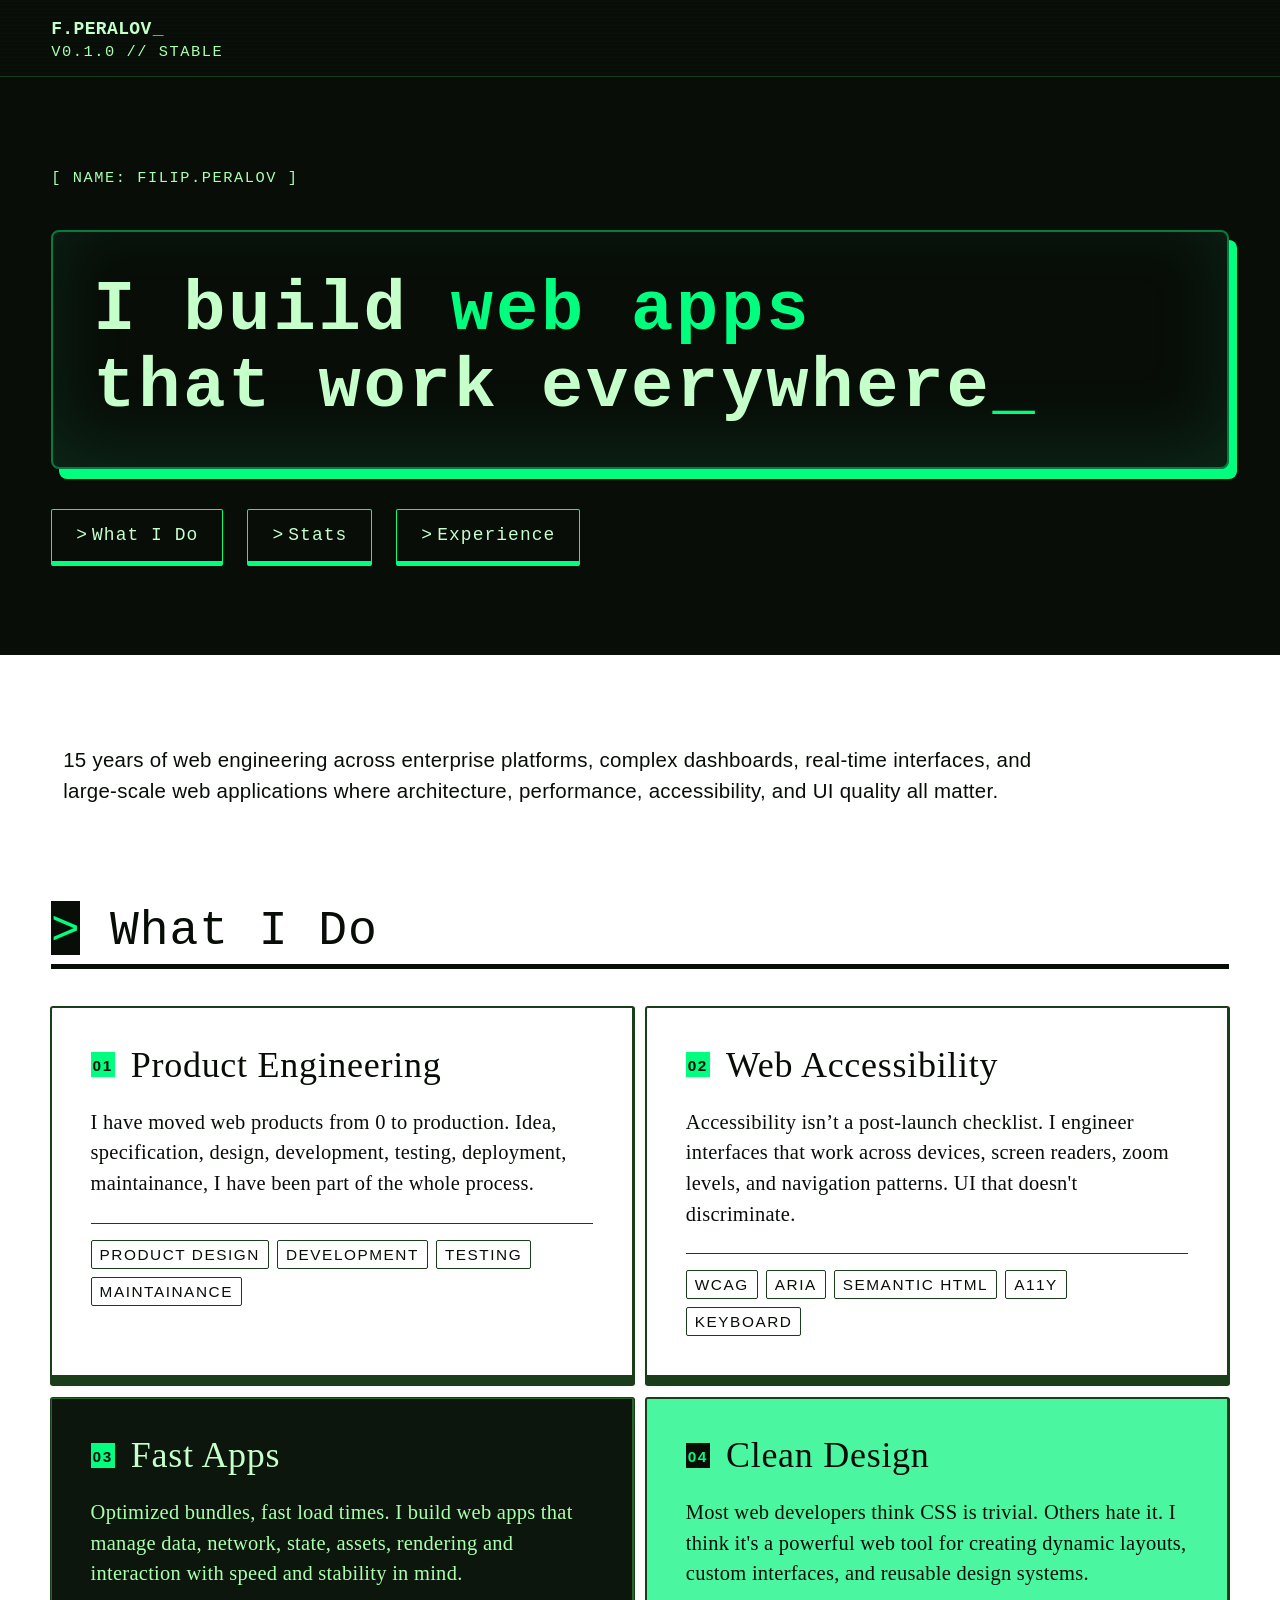
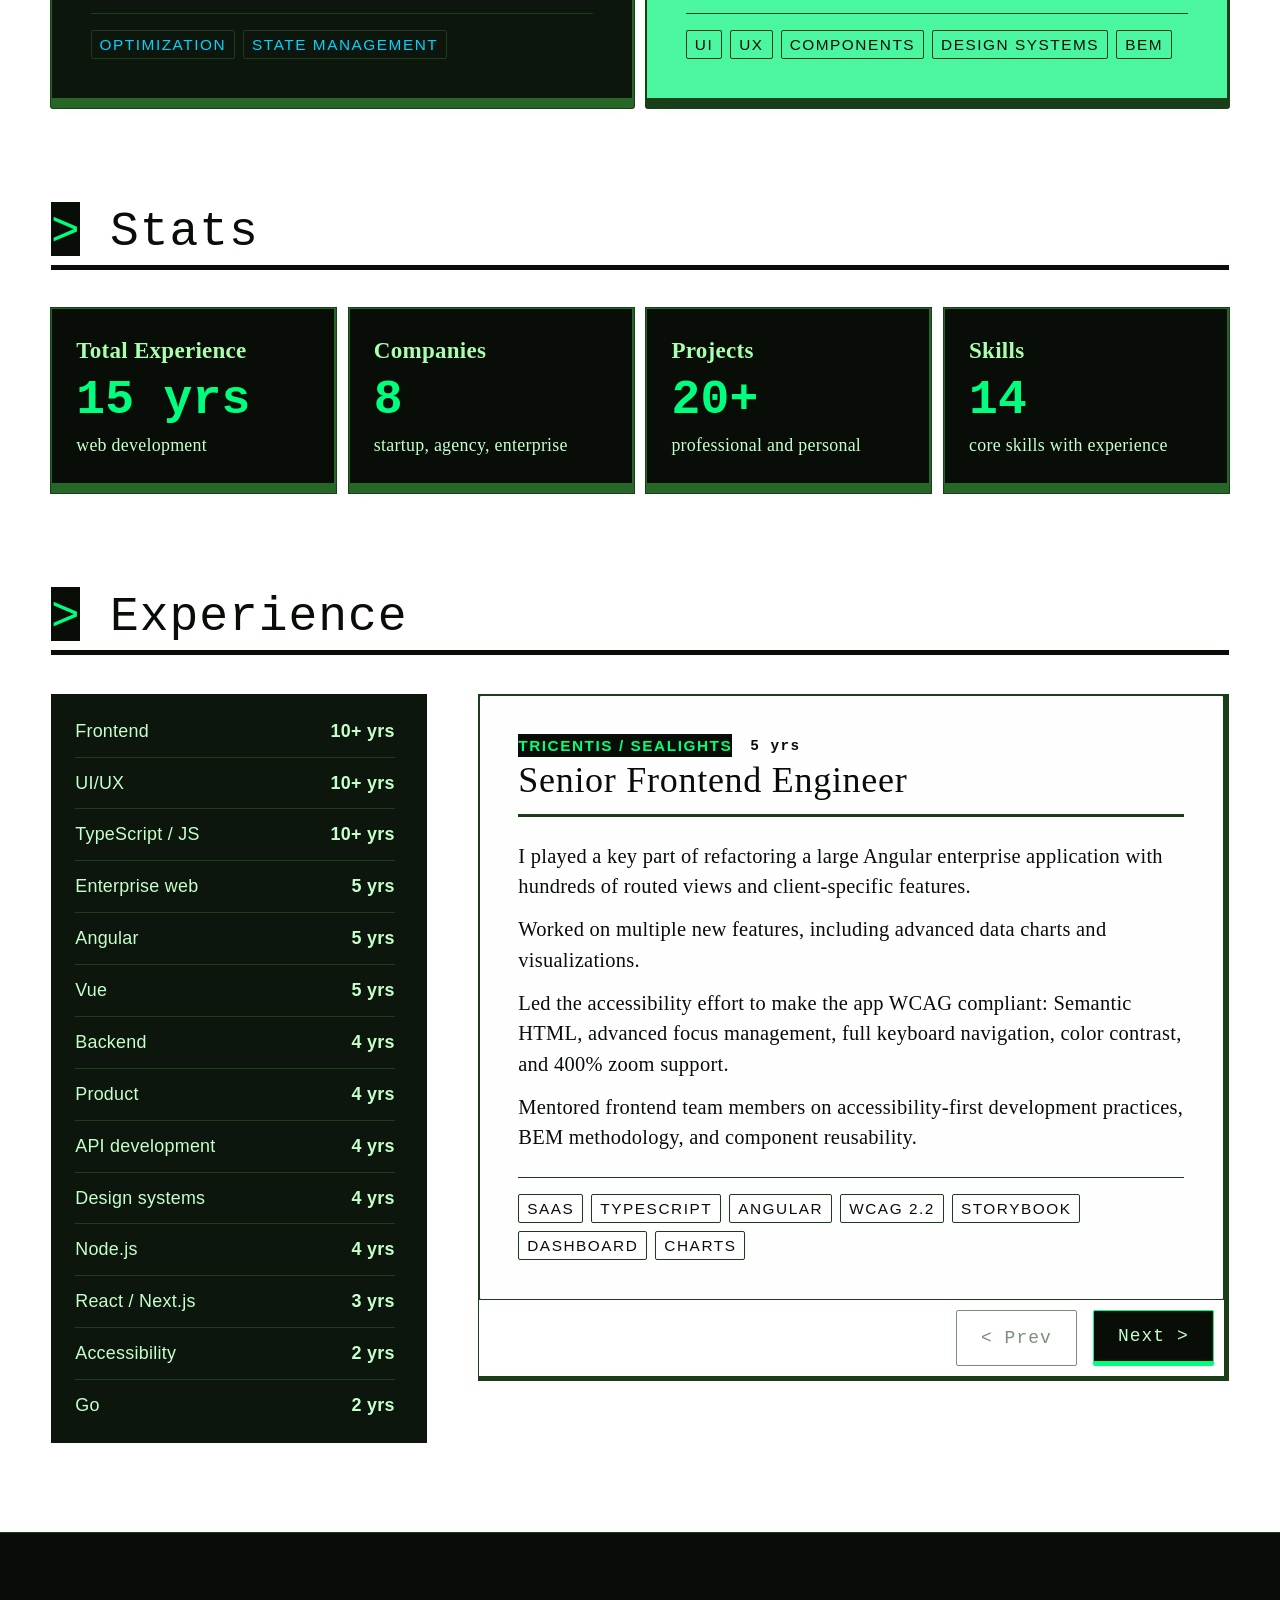
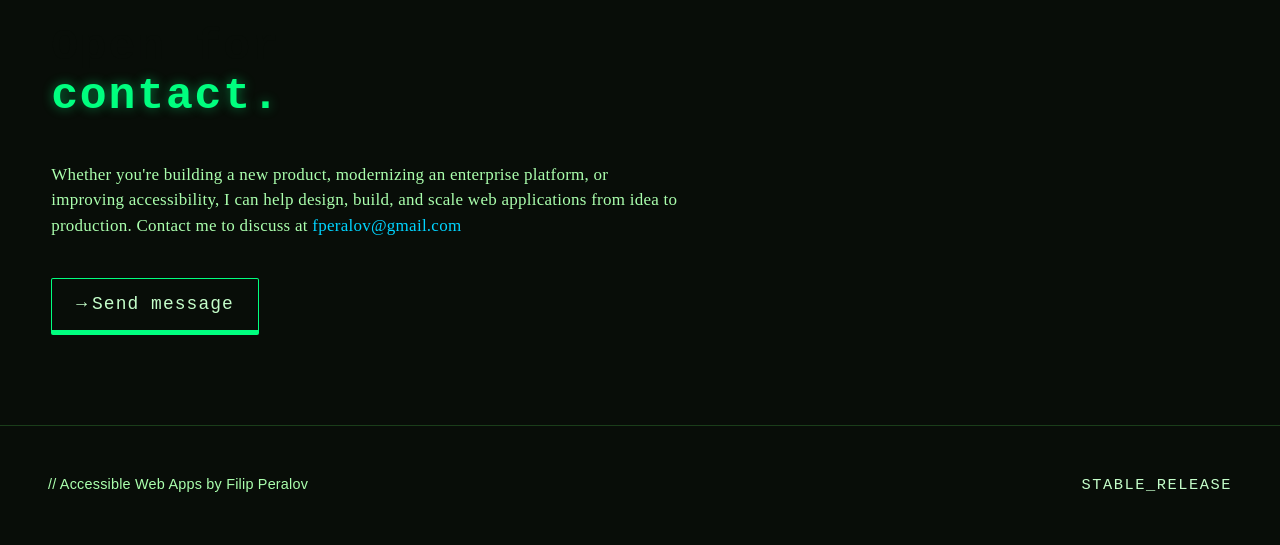
==== commit f0dd6ec2: "Deploy CV website 2026-07-03T06:25:24Z" ====
--- a/index.html
+++ b/index.html
@@ -18,21 +18,21 @@
   src: url("/resume/fonts/jetbrains-mono-latin.woff2") format("woff2");
   unicode-range: U+0000-00FF, U+0131, U+0152-0153, U+02BB-02BC, U+02C6, U+02DA, U+02DC, U+0304, U+0308, U+0329, U+2000-206F, U+20AC, U+2122, U+2191, U+2193, U+2212, U+2215, U+FEFF, U+FFFD;
 }</style>
-<style>@charset "UTF-8";html[data-os=stable]{--color-bg:#080d08;--color-bg-inverted:#fff;--color-bg-accent:#4bf6a0;--color-surface:#0d160d;--color-surface-raised:#122012;--color-border:#1a3d1a;--color-border-strong:#266626;--color-text-highlight:#fff;--color-text-primary:#c5ffca;--color-text-secondary:#aaffad;--color-text-muted:#3a5c3a;--color-text-inverse:#080d08;--color-accent:#00ff7f;--color-accent-dim:rgba(0,255,127,.08);--color-accent-alt:#00d4ff;--color-accent-alt2:#1e9ab7;--color-accent-alt-dim:rgba(0,212,255,.08);--color-overlay-backdrop:rgba(0,0,0,.5);--color-terminal-bg:#0b0b0b;--color-terminal-header:#1a1a1a;--color-terminal-border:hsla(0,0%,100%,.1);--color-terminal-divider:#333;--color-window-close:#ff5f56;--color-window-minimize:#ffbd2e;--color-window-maximize:#27c93f;--color-error:#ff4d4d;--color-warning:gold;--color-success:#00ff7f;--color-selection:rgba(0,255,127,.18);--color-caret:#00ff7f;--color-scanline:rgba(0,255,127,.012);--color-scanline-subtle:rgba(0,255,127,.008);--color-hero-border:rgba(1,255,127,.46);--font-display:"JetBrains Mono","Intel One Mono","Courier New",monospace;--font-body:"Archivo","Arial",sans-serif;--font-code:"JetBrains Mono",monospace;--font-family-card-accent:"Archivo",serif;--text-transform-heading:none;--text-transform-ui:none;--letter-spacing-display:.04em;--letter-spacing-heading:.02em;--letter-spacing-body:.015em;--letter-spacing-ui:.06em;--letter-spacing-label:.1em;--line-height-display:1.1;--line-height-heading:1.35;--line-height-body:1.5;--font-weight-display:600;--font-weight-heading:500;--font-weight-body:400;--font-weight-card-body:400;--size-display:clamp(1.6rem,5.5vw,4.5rem);--size-display-mobile:clamp(1.6rem,9vw,4.5rem);--size-h1:clamp(1.75rem,3.5vw,3rem);--size-h2:clamp(1.65rem,5vw,3rem);--size-h3:clamp(1.2rem,1.8vw,1.5rem);--size-body:clamp(1rem,1.2vw,1.1rem);--size-button:1rem;--size-small:clamp(.9rem,1vw,.875rem);--size-label:clamp(.9rem,1.2vw,1rem);--font-size-card-body-accent:clamp(1.1rem,1.6vw,2rem);--font-size-card-title:clamp(1.5rem,3vw,2.25rem);--font-size-card-index-accent:1.5rem;--font-size-terminal:clamp(.9rem,1.5vw,1.1rem);--font-size-contact-body:clamp(.9375rem,1.5vw,1.0625rem);--font-size-wordmark:clamp(.875rem,1.8vw,1.125rem);--space-section:clamp(2rem,7vw,6rem);--space-block:clamp(1rem,4vw,4rem);--space-card:clamp(1.5rem,3vw,2.5rem);--space-inline:clamp(1rem,2vw,1.5rem);--space-2xs:.125rem;--space-xs:.25rem;--space-sm:.5rem;--space-md:.75rem;--space-lg:1rem;--space-xl:1.5rem;--space-2xl:2rem;--space-header-block:clamp(.75rem,2vw,1rem);--space-section-heading:clamp(1rem,3vw,4rem);--space-contact-copy:clamp(1.5rem,4vw,2.5rem);--space-footer:clamp(1.5rem,4vw,3rem);--space-hero-frame:clamp(2rem,4vw,2.5rem);--space-scroll-offset:clamp(4.5rem,8vw,6rem);--radius-sm:2px;--radius-md:2px;--radius-lg:4px;--radius-panel:8px;--radius-full:2px;--radius-none:0;--border-width-sm:1px;--border-width-md:2px;--border-width-lg:5px;--border-width-xl:10px;--border-width-card-accent:3px;--focus-ring-width:2px;--focus-ring-offset:3px;--shadow-card:0 0 0 1px var(--color-border),0 4px 24px rgba(0,255,127,.02);--shadow-card-hover:0 0 0 1px var(--color-border-strong),0 0 40px rgba(0,255,127,.08);--shadow-hero:inset 0 -20px 70px rgba(33,172,102,.17),8px 10px #01ff7f;--shadow-hero-active:inset 0 -20px 70px rgba(33,172,102,.17),2px 4px #01ff7f;--shadow-panel:0 20px 40px rgba(0,0,0,.15);--glow-accent:0 0 8px rgba(0,255,127,.35);--glow-accent-lg:0 0 20px rgba(0,255,127,.5),0 0 40px rgba(0,255,127,.2);--glow-text:0 0 12px rgba(0,255,127,.45);--transition-instant:.08s ease;--transition-fast:.18s cubic-bezier(.4,0,.2,1);--transition-base:.32s cubic-bezier(.4,0,.2,1);--transition-window:.4s cubic-bezier(.16,1,.3,1);--transition-slow:.55s cubic-bezier(.4,0,.2,1);--os-prompt:"> ";--os-cursor-char:"_";--os-tag-open:"[";--os-tag-close:"]";--os-divider-char:"──";--grid-cols:12;--grid-gap:clamp(.8rem,1vw,1rem);--container-max:1400px;--container-pad:0;--table-cell-padding:.75rem 1rem;--layout-rail-2k:730px;--layout-rail-3k:1020px;--metric-card-min:12rem;--signal-sidebar-min:260px;--terminal-height:22.5rem;--terminal-minimized-width:21.875rem;--concept-card-basis:17.5rem;--concept-card-min:22.5rem;--quick-preview-max:50rem;--mobile-table-label-width:8.75rem;--window-control-hit-size:2.4rem;--window-control-dot-size:1rem;--visually-hidden-size:1px}*,:after,:before{box-sizing:border-box;margin:0;padding:0}html{scroll-behavior:smooth;scroll-padding-top:var(--space-scroll-offset);scrollbar-color:var(--color-accent) var(--color-bg);scrollbar-width:auto;-webkit-text-size-adjust:100%;-moz-text-size-adjust:100%;text-size-adjust:100%;font-size:100%;height:100%}body,html{overflow-x:clip;overscroll-behavior-x:none}body{background-color:var(--color-bg);caret-color:var(--color-caret);color:var(--color-text-primary);font-family:var(--font-body);font-size:var(--size-body);font-weight:var(--font-weight-body);letter-spacing:var(--letter-spacing-body);line-height:var(--line-height-body);min-height:100%;-webkit-font-smoothing:antialiased;-moz-osx-font-smoothing:grayscale}@supports not (overflow:clip){body,html{overflow-x:hidden}}::-moz-selection{background:var(--color-accent-alt);color:var(--color-text-inverse)}::selection{background:var(--color-accent-alt);color:var(--color-text-inverse)}::-webkit-scrollbar{height:var(--space-xs);width:var(--space-xs)}::-webkit-scrollbar-track{background:var(--color-bg)}::-webkit-scrollbar-thumb{background:var(--color-accent);border-radius:0}::-webkit-scrollbar-thumb:hover{background:var(--color-text-muted)}:focus{outline:none}:focus-visible{border-radius:var(--radius-sm);outline:var(--focus-ring-width) solid var(--color-accent);outline-offset:var(--focus-ring-offset)}h1,h2,h3,h4,h5,h6{color:var(--color-text-inverse);font-family:var(--font-display);font-weight:var(--font-weight-heading);letter-spacing:var(--letter-spacing-heading);line-height:var(--line-height-heading);text-transform:var(--text-transform-heading)}h1{color:var(--color-text-primary);font-size:var(--size-h1);font-weight:var(--font-weight-display)}h2{font-size:var(--size-h2)}h3{font-size:var(--size-h3)}p{color:var(--color-text-secondary)}a,p{line-height:var(--line-height-body)}a{color:var(--color-accent-alt);text-decoration:none;transition:color var(--transition-fast)}a:hover:not(:disabled){color:var(--color-text-primary);text-decoration:underline}ol,ul{list-style:none}audio,canvas,embed,iframe,img,object,video{display:block;max-width:100%}button,input,select,textarea{color:inherit;font:inherit}button{background:none;border:none;cursor:pointer}.skip-link{background:var(--color-accent);border-radius:var(--radius-md);color:var(--color-text-inverse);font-family:var(--font-display);font-size:var(--size-small);font-weight:var(--font-weight-display);left:var(--space-lg);letter-spacing:var(--letter-spacing-label);padding:var(--space-md) var(--space-xl);position:absolute;text-transform:uppercase;top:-100%;transition:top var(--transition-fast);z-index:9999}.skip-link:focus{outline:var(--focus-ring-width) solid var(--color-text-primary);outline-offset:var(--focus-ring-offset);top:var(--space-lg)}.sr-only{height:var(--visually-hidden-size);margin:calc(var(--visually-hidden-size)*-1);overflow:hidden;padding:0;position:absolute;width:var(--visually-hidden-size);clip:rect(0 0 0 0);border-width:0;white-space:nowrap}.container{margin-inline:auto;max-width:var(--container-max);padding-inline:var(--container-pad);width:100%}@media(min-width:1920px){.container{max-width:unset}}.visually-hidden-focusable{height:var(--visually-hidden-size);margin:calc(var(--visually-hidden-size)*-1);overflow:hidden;padding:0;position:absolute;width:var(--visually-hidden-size);clip:rect(0 0 0 0);border-width:0;white-space:nowrap}.visually-hidden-focusable:focus,.visually-hidden-focusable:focus-within{height:auto;margin:revert;overflow:visible;padding:revert;position:static;width:auto;clip:auto;white-space:normal}.mr-auto{margin-right:auto}.ml-auto{margin-left:auto}.mt-auto{margin-top:auto}.mb-auto{margin-bottom:auto}dialog{margin:auto;padding:var(--space-card)}dialog::backdrop{background-color:var(--color-overlay-backdrop)}.quick-preview{background-color:var(--color-bg-inverted);display:flex;flex-direction:column;gap:var(--space-section);padding:var(--space-section) var(--space-block)}.quick-preview__inner{margin:0 auto;max-width:var(--quick-preview-max)}.concepts{background-color:var(--color-bg-inverted);padding:0}.concepts__grid{display:grid;gap:var(--grid-gap);grid-template-columns:1fr 1fr;list-style:none}@media(max-width:767px){.concepts__grid{grid-template-columns:1fr}}.section-header{align-items:flex-end;border-bottom:var(--border-width-lg) solid var(--color-bg);display:flex;flex-wrap:wrap;justify-content:space-between;margin-bottom:var(--space-section-heading);row-gap:var(--space-md)}@media(max-width:639px){.section-header a,.section-header button{width:100%}}.section-header__prefix{background-color:var(--color-bg);border-bottom:var(--border-width-sm) solid var(--color-bg);color:var(--color-accent);font-family:var(--font-body)}.section-header__title{color:var(--color-text-inverse);font-size:var(--size-h2)}.view-toggle{display:flex;flex-wrap:wrap;gap:var(--space-lg)}@media(max-width:639px){.view-toggle{width:100%}.view-toggle button{flex:1}}.concepts__table{margin-top:var(--space-md);width:100%}.connect{background-color:var(--color-bg);border-top:var(--border-width-sm) solid var(--color-border);padding:var(--space-section) var(--space-block)}.connect__inner{gap:var(--space-contact-copy)}.connect__inner,.connect__title{display:flex;flex-direction:column}.connect__title{font-size:var(--size-h1);font-weight:var(--font-weight-display);letter-spacing:var(--letter-spacing-display);line-height:var(--line-height-display);text-transform:var(--text-transform-heading)}.connect__title-line{display:block}.connect__title-line--accent{color:var(--color-accent);text-shadow:var(--glow-text)}.connect__body{color:var(--color-text-secondary);font-family:var(--font-family-card-accent);font-size:var(--font-size-contact-body);letter-spacing:var(--letter-spacing-body);line-height:var(--line-height-body);max-width:74ch;text-transform:var(--text-transform-ui)}.connect__actions{display:flex;gap:var(--space-lg)}@media(max-width:379px){.connect__cta{width:100%}}.cta{align-items:center;border:var(--border-width-sm) solid transparent;border-bottom-width:var(--border-width-lg);border-radius:var(--radius-md);display:inline-flex;font-family:var(--font-display);font-size:var(--size-button);font-weight:var(--font-weight-heading);gap:var(--space-xs);letter-spacing:var(--letter-spacing-ui);padding:var(--space-md) var(--space-inline);text-transform:var(--text-transform-ui);touch-action:manipulation;transition:color var(--transition-fast),background-color var(--transition-fast),box-shadow var(--transition-fast);white-space:pre-line;-webkit-tap-highlight-color:transparent}@media(max-width:639px){.cta{height:8vh}}.cta:focus-visible{border-radius:var(--radius-sm);outline:var(--focus-ring-width) solid var(--color-accent);outline-offset:var(--focus-ring-offset)}.cta:focus-visible,.cta:hover:not(:disabled){text-decoration:underline}.cta--primary{background-color:var(--color-bg);border-color:var(--color-accent);border-bottom:var(--border-width-lg) solid var(--color-accent);color:var(--color-text-primary)}.cta--primary:focus-visible,.cta--primary:hover:not(:disabled){box-shadow:var(--glow-accent);color:var(--color-accent)}.cta--secondary{border-color:var(--color-border);color:var(--color-text-secondary)}.cta--secondary:focus-visible,.cta--secondary:hover:not(:disabled){border-color:var(--color-border-strong);color:var(--color-text-inverse)}.cta--white{background-color:var(--color-bg-inverted);border-color:var(--color-border);color:var(--color-text-inverse)}.cta--white:focus-visible,.cta--white:hover:not(:disabled){border-color:var(--color-border-strong);border-bottom:var(--border-width-lg) solid var(--color-accent);color:var(--color-text-inverse)}.tag-list{display:flex;flex-wrap:wrap;gap:var(--space-sm);list-style:none;margin:0;padding:0}.tag-list--compact{gap:var(--space-xs)}.tag-list__item{border:var(--border-width-sm) solid var(--color-border);border-radius:var(--radius-sm);color:var(--color-accent-alt);font-family:var(--font-body);font-size:var(--size-label);letter-spacing:var(--letter-spacing-label);padding:var(--space-2xs) var(--space-sm);text-transform:uppercase;white-space:nowrap}.tag-list__item--muted{color:var(--color-text-muted)}.tag-list__item--inverse{color:var(--color-text-inverse)}</style>
+<style>@charset "UTF-8";html[data-os=stable]{--color-bg:#080d08;--color-bg-inverted:#fff;--color-bg-accent:#4bf6a0;--color-surface:#0d160d;--color-surface-raised:#122012;--color-border:#1a3d1a;--color-border-strong:#266626;--color-text-highlight:#fff;--color-text-primary:#c5ffca;--color-text-secondary:#aaffad;--color-text-muted:#3a5c3a;--color-text-inverse:#080d08;--color-accent:#00ff7f;--color-accent-dim:rgba(0,255,127,.08);--color-accent-alt:#00d4ff;--color-accent-alt2:#1e9ab7;--color-accent-alt-dim:rgba(0,212,255,.08);--color-overlay-backdrop:rgba(0,0,0,.5);--color-terminal-bg:#0b0b0b;--color-terminal-header:#1a1a1a;--color-terminal-border:hsla(0,0%,100%,.1);--color-terminal-divider:#333;--color-window-close:#ff5f56;--color-window-minimize:#ffbd2e;--color-window-maximize:#27c93f;--color-error:#ff4d4d;--color-warning:gold;--color-success:#00ff7f;--color-selection:rgba(0,255,127,.18);--color-caret:#00ff7f;--color-scanline:rgba(0,255,127,.012);--color-scanline-subtle:rgba(0,255,127,.008);--color-hero-border:rgba(1,255,127,.46);--font-display:"JetBrains Mono","Intel One Mono","Courier New",monospace;--font-body:"Archivo","Arial",sans-serif;--font-code:"JetBrains Mono",monospace;--font-family-card-accent:"Archivo",serif;--text-transform-heading:none;--text-transform-ui:none;--letter-spacing-display:.04em;--letter-spacing-heading:.02em;--letter-spacing-body:.015em;--letter-spacing-ui:.06em;--letter-spacing-label:.1em;--line-height-display:1.1;--line-height-heading:1.35;--line-height-body:1.5;--font-weight-display:600;--font-weight-heading:500;--font-weight-body:400;--font-weight-card-body:400;--size-display:clamp(1.6rem,5.5vw,4.5rem);--size-display-mobile:clamp(1.6rem,9vw,4.5rem);--size-h1:clamp(1.75rem,3.5vw,3rem);--size-h2:clamp(1.65rem,5vw,3rem);--size-h3:clamp(1.2rem,1.8vw,1.5rem);--size-body:clamp(1rem,1.4vw,1.4rem);--size-button:clamp(1rem,1.4vw,1.4rem);--size-small:clamp(.9rem,1vw,.875rem);--size-label:clamp(.9rem,1.2vw,1rem);--font-size-card-body-accent:clamp(1.1rem,1.6vw,2rem);--font-size-card-title:clamp(1.5rem,3vw,2.25rem);--font-size-card-index-accent:1.5rem;--font-size-terminal:clamp(.9rem,1.5vw,1.1rem);--font-size-contact-body:clamp(.9375rem,1.5vw,1.0625rem);--font-size-wordmark:clamp(.875rem,1.8vw,1.125rem);--space-section:clamp(2rem,7vw,6rem);--space-block:clamp(1rem,4vw,4rem);--space-card:clamp(1.5rem,3vw,2.5rem);--space-inline:clamp(1rem,2vw,1.5rem);--space-2xs:.125rem;--space-xs:.25rem;--space-sm:.5rem;--space-md:.75rem;--space-lg:1rem;--space-xl:1.5rem;--space-2xl:2rem;--space-header-block:clamp(.75rem,2vw,1rem);--space-section-heading:clamp(1rem,3vw,4rem);--space-contact-copy:clamp(1.5rem,4vw,2.5rem);--space-footer:clamp(1.5rem,4vw,3rem);--space-hero-frame:clamp(2rem,4vw,2.5rem);--space-scroll-offset:clamp(4.5rem,8vw,6rem);--radius-sm:2px;--radius-md:2px;--radius-lg:4px;--radius-panel:8px;--radius-full:2px;--radius-none:0;--border-width-sm:1px;--border-width-md:2px;--border-width-lg:5px;--border-width-xl:10px;--border-width-card-accent:3px;--focus-ring-width:2px;--focus-ring-offset:3px;--shadow-card:0 0 0 1px var(--color-border),0 4px 24px rgba(0,255,127,.02);--shadow-card-hover:0 0 0 1px var(--color-border-strong),0 0 40px rgba(0,255,127,.08);--shadow-hero:inset 0 -20px 70px rgba(33,172,102,.17),8px 10px #01ff7f;--shadow-hero-active:inset 0 -20px 70px rgba(33,172,102,.17),2px 4px #01ff7f;--shadow-panel:0 20px 40px rgba(0,0,0,.15);--glow-accent:0 0 8px rgba(0,255,127,.35);--glow-accent-lg:0 0 20px rgba(0,255,127,.5),0 0 40px rgba(0,255,127,.2);--glow-text:0 0 12px rgba(0,255,127,.45);--transition-instant:.08s ease;--transition-fast:.18s cubic-bezier(.4,0,.2,1);--transition-base:.32s cubic-bezier(.4,0,.2,1);--transition-window:.4s cubic-bezier(.16,1,.3,1);--transition-slow:.55s cubic-bezier(.4,0,.2,1);--os-prompt:"> ";--os-cursor-char:"_";--os-tag-open:"[";--os-tag-close:"]";--os-divider-char:"──";--grid-cols:12;--grid-gap:clamp(.8rem,1vw,1rem);--container-max:1400px;--container-pad:0;--table-cell-padding:.75rem 1rem;--layout-rail-2k:730px;--layout-rail-3k:1020px;--metric-card-min:12rem;--signal-sidebar-min:260px;--terminal-height:22.5rem;--terminal-minimized-width:21.875rem;--concept-card-basis:17.5rem;--concept-card-min:22.5rem;--quick-preview-max:50rem;--mobile-table-label-width:8.75rem;--window-control-hit-size:2.4rem;--window-control-dot-size:1rem;--visually-hidden-size:1px}*,:after,:before{box-sizing:border-box;margin:0;padding:0}html{scroll-behavior:smooth;scroll-padding-top:var(--space-scroll-offset);scrollbar-color:var(--color-accent) var(--color-bg);scrollbar-width:auto;-webkit-text-size-adjust:100%;-moz-text-size-adjust:100%;text-size-adjust:100%;font-size:100%;height:100%}body,html{overflow-x:clip;overscroll-behavior-x:none}body{background-color:var(--color-bg);caret-color:var(--color-caret);color:var(--color-text-primary);font-family:var(--font-body);font-size:var(--size-body);font-weight:var(--font-weight-body);letter-spacing:var(--letter-spacing-body);line-height:var(--line-height-body);min-height:100%;-webkit-font-smoothing:antialiased;-moz-osx-font-smoothing:grayscale}@supports not (overflow:clip){body,html{overflow-x:hidden}}::-moz-selection{background:var(--color-accent-alt);color:var(--color-text-inverse)}::selection{background:var(--color-accent-alt);color:var(--color-text-inverse)}::-webkit-scrollbar{height:var(--space-xs);width:var(--space-xs)}::-webkit-scrollbar-track{background:var(--color-bg)}::-webkit-scrollbar-thumb{background:var(--color-accent);border-radius:0}::-webkit-scrollbar-thumb:hover{background:var(--color-text-muted)}:focus{outline:none}:focus-visible{border-radius:var(--radius-sm);outline:var(--focus-ring-width) solid var(--color-accent);outline-offset:var(--focus-ring-offset)}h1,h2,h3,h4,h5,h6{color:var(--color-text-inverse);font-family:var(--font-display);font-weight:var(--font-weight-heading);letter-spacing:var(--letter-spacing-heading);line-height:var(--line-height-heading);text-transform:var(--text-transform-heading)}h1{color:var(--color-text-primary);font-size:var(--size-h1);font-weight:var(--font-weight-display)}h2{font-size:var(--size-h2)}h3{font-size:var(--size-h3)}p{color:var(--color-text-secondary)}a,p{line-height:var(--line-height-body)}a{color:var(--color-accent-alt);text-decoration:none;transition:color var(--transition-fast)}a:hover:not(:disabled){color:var(--color-text-primary);text-decoration:underline}ol,ul{list-style:none}audio,canvas,embed,iframe,img,object,video{display:block;max-width:100%}button,input,select,textarea{color:inherit;font:inherit}button{background:none;border:none;cursor:pointer}.skip-link{background:var(--color-accent);border-radius:var(--radius-md);color:var(--color-text-inverse);font-family:var(--font-display);font-size:var(--size-small);font-weight:var(--font-weight-display);left:var(--space-lg);letter-spacing:var(--letter-spacing-label);padding:var(--space-md) var(--space-xl);position:absolute;text-transform:uppercase;top:-100%;transition:top var(--transition-fast);z-index:9999}.skip-link:focus{outline:var(--focus-ring-width) solid var(--color-text-primary);outline-offset:var(--focus-ring-offset);top:var(--space-lg)}.sr-only{height:var(--visually-hidden-size);margin:calc(var(--visually-hidden-size)*-1);overflow:hidden;padding:0;position:absolute;width:var(--visually-hidden-size);clip:rect(0 0 0 0);border-width:0;white-space:nowrap}.container{margin-inline:auto;max-width:var(--container-max);padding-inline:var(--container-pad);width:100%}@media(min-width:1920px){.container{max-width:unset}}.visually-hidden-focusable{height:var(--visually-hidden-size);margin:calc(var(--visually-hidden-size)*-1);overflow:hidden;padding:0;position:absolute;width:var(--visually-hidden-size);clip:rect(0 0 0 0);border-width:0;white-space:nowrap}.visually-hidden-focusable:focus,.visually-hidden-focusable:focus-within{height:auto;margin:revert;overflow:visible;padding:revert;position:static;width:auto;clip:auto;white-space:normal}.mr-auto{margin-right:auto}.ml-auto{margin-left:auto}.mt-auto{margin-top:auto}.mb-auto{margin-bottom:auto}dialog{margin:auto;padding:var(--space-card)}dialog::backdrop{background-color:var(--color-overlay-backdrop)}.quick-preview{background-color:var(--color-bg-inverted);display:flex;flex-direction:column;gap:var(--space-section);padding:var(--space-section) var(--space-block)}.quick-preview__inner{margin:0 auto;max-width:var(--quick-preview-max)}.concepts{background-color:var(--color-bg-inverted);padding:0}.concepts__grid{display:grid;gap:var(--grid-gap);grid-template-columns:1fr 1fr;list-style:none}@media(max-width:767px){.concepts__grid{grid-template-columns:1fr}}.section-header{align-items:flex-end;border-bottom:var(--border-width-lg) solid var(--color-bg);display:flex;flex-wrap:wrap;justify-content:space-between;margin-bottom:var(--space-section-heading);row-gap:var(--space-md)}@media(max-width:639px){.section-header a,.section-header button{width:100%}}.section-header__prefix{background-color:var(--color-bg);border-bottom:var(--border-width-sm) solid var(--color-bg);color:var(--color-accent);font-family:var(--font-body)}.section-header__title{color:var(--color-text-inverse);font-size:var(--size-h2)}.view-toggle{display:flex;flex-wrap:wrap;gap:var(--space-lg)}@media(max-width:639px){.view-toggle{width:100%}.view-toggle button{flex:1}}.concepts__table{margin-top:var(--space-md);width:100%}.connect{background-color:var(--color-bg);border-top:var(--border-width-sm) solid var(--color-border);padding:var(--space-section) var(--space-block)}.connect__inner{gap:var(--space-contact-copy)}.connect__inner,.connect__title{display:flex;flex-direction:column}.connect__title{font-size:var(--size-h1);font-weight:var(--font-weight-display);letter-spacing:var(--letter-spacing-display);line-height:var(--line-height-display);text-transform:var(--text-transform-heading)}.connect__title-line{display:block}.connect__title-line--accent{color:var(--color-accent);text-shadow:var(--glow-text)}.connect__body{color:var(--color-text-secondary);font-family:var(--font-family-card-accent);font-size:var(--font-size-contact-body);letter-spacing:var(--letter-spacing-body);line-height:var(--line-height-body);max-width:74ch;text-transform:var(--text-transform-ui)}.connect__actions{display:flex;gap:var(--space-lg)}@media(max-width:379px){.connect__cta{width:100%}}.cta{align-items:center;border:var(--border-width-sm) solid transparent;border-bottom-width:var(--border-width-lg);border-radius:var(--radius-md);display:inline-flex;font-family:var(--font-display);font-size:var(--size-button);font-weight:var(--font-weight-heading);gap:var(--space-xs);letter-spacing:var(--letter-spacing-ui);padding:var(--space-md) var(--space-inline);text-transform:var(--text-transform-ui);touch-action:manipulation;transition:color var(--transition-fast),background-color var(--transition-fast),box-shadow var(--transition-fast);white-space:pre-line;-webkit-tap-highlight-color:transparent}@media(max-width:639px){.cta{height:8vh}}.cta:focus-visible{border-radius:var(--radius-sm);outline:var(--focus-ring-width) solid var(--color-accent);outline-offset:var(--focus-ring-offset)}.cta:focus-visible,.cta:hover:not(:disabled){text-decoration:underline}.cta--primary{background-color:var(--color-bg);border-color:var(--color-accent);border-bottom:var(--border-width-lg) solid var(--color-accent);color:var(--color-text-primary)}.cta--primary:focus-visible,.cta--primary:hover:not(:disabled){box-shadow:var(--glow-accent);color:var(--color-accent)}.cta--secondary{border-color:var(--color-border);color:var(--color-text-secondary)}.cta--secondary:focus-visible,.cta--secondary:hover:not(:disabled){border-color:var(--color-border-strong);color:var(--color-text-inverse)}.cta--white{background-color:var(--color-bg-inverted);border-color:var(--color-border);color:var(--color-text-inverse)}.cta--white:focus-visible,.cta--white:hover:not(:disabled){border-color:var(--color-border-strong);border-bottom:var(--border-width-lg) solid var(--color-accent);color:var(--color-text-inverse)}.tag-list{display:flex;flex-wrap:wrap;gap:var(--space-sm);list-style:none;margin:0;padding:0}.tag-list--compact{gap:var(--space-xs)}.tag-list__item{border:var(--border-width-sm) solid var(--color-border);border-radius:var(--radius-sm);color:var(--color-accent-alt);font-family:var(--font-body);font-size:var(--size-label);letter-spacing:var(--letter-spacing-label);padding:var(--space-2xs) var(--space-sm);text-transform:uppercase;white-space:nowrap}.tag-list__item--muted{color:var(--color-text-muted)}.tag-list__item--inverse{color:var(--color-text-inverse)}</style>
 <style>.app-shell[data-v-be7f0ead]{background-color:var(--color-bg-inverted);color:var(--color-text-primary);display:flex;flex-direction:column;min-height:100dvh}.app-main[data-v-be7f0ead]{flex:1}.app-main[data-v-be7f0ead]:focus{outline:none}.app-header[data-v-be7f0ead]{background-color:var(--color-bg);border-bottom:var(--border-width-sm) solid var(--color-border);position:sticky;top:0;z-index:100}html .app-header[data-v-be7f0ead]{background-image:repeating-linear-gradient(0deg,transparent,transparent var(--border-width-md),var(--color-scanline) var(--border-width-md),var(--color-scanline) var(--space-xs))}.app-header__inner[data-v-be7f0ead]{align-items:center;display:flex;flex-wrap:wrap;gap:var(--space-lg);justify-content:space-between;padding:var(--space-header-block) var(--space-block)}.app-header__wordmark[data-v-be7f0ead]{display:flex;flex-direction:column;gap:var(--space-2xs);line-height:1}.app-header__name[data-v-be7f0ead]{color:var(--color-text-primary);font-family:var(--font-display);font-size:var(--font-size-wordmark);font-weight:var(--font-weight-display);letter-spacing:var(--letter-spacing-heading);text-transform:var(--text-transform-heading)}.app-header__tagline[data-v-be7f0ead]{color:var(--color-text-secondary);font-family:var(--font-code);font-size:var(--size-label);letter-spacing:var(--letter-spacing-label);text-transform:uppercase}.app-header__cursor[data-v-be7f0ead]{color:var(--color-accent);display:inline-block;margin-left:var(--border-width-sm)}@media(prefers-reduced-motion:no-preference){.app-header__cursor[data-v-be7f0ead]{animation:cursor-blink-be7f0ead 1.1s step-end infinite}}.app-footer[data-v-be7f0ead]{background-color:var(--color-bg);border-top:var(--border-width-sm) solid var(--color-border);color:var(--color-text-secondary);padding:var(--space-footer)}.app-footer__inner[data-v-be7f0ead]{align-items:center;display:flex;flex-wrap:wrap;gap:var(--space-lg);justify-content:space-between}.app-footer__copy[data-v-be7f0ead]{color:var(--color-text-secondary);font-family:var(--font-body);font-size:var(--size-small);letter-spacing:var(--letter-spacing-body);max-width:none}.app-footer__os-sig[data-v-be7f0ead]{color:var(--color-text-primary);font-family:var(--font-display);font-size:var(--size-label);font-weight:var(--font-weight-heading);letter-spacing:var(--letter-spacing-label);max-width:none;text-transform:uppercase}@keyframes cursor-blink-be7f0ead{0%,to{opacity:1}50%{opacity:0}}</style>
 <style>.typewriter[data-v-c24ba1ca]{display:inline}.typewriter__text[data-v-c24ba1ca]{color:inherit;font:inherit;letter-spacing:inherit}.typewriter__cursor[data-v-c24ba1ca]{color:var(--color-accent);display:inline-block;margin-left:var(--border-width-sm);opacity:1}@media(prefers-reduced-motion:no-preference){.typewriter__cursor--blink[data-v-c24ba1ca]{animation:typewriter-blink-c24ba1ca 1.1s step-end infinite}}@keyframes typewriter-blink-c24ba1ca{0%,to{opacity:1}50%{opacity:0}}</style>
 <style>.concept-card[data-v-3122608a]{background-color:var(--color-surface);border:var(--border-width-sm) solid var(--color-border);border-bottom:var(--border-width-xl) solid var(--color-border);border-right:var(--border-width-md) solid var(--color-border);border-color:var(--color-border-strong);border-radius:var(--radius-md);box-shadow:var(--shadow-card);color:var(--color-text-inverse);flex:40%;font-family:var(--font-family-card-accent);padding:var(--space-card);transition:border-color var(--transition-fast),box-shadow var(--transition-fast),background-color var(--transition-base)}@media(max-width:639px){.concept-card[data-v-3122608a]{flex:100%}}.concept-card--design[data-v-3122608a]{background-color:var(--color-bg-accent);border-color:var(--color-border);color:var(--color-text-inverse)}.concept-card--design .concept-card__body p[data-v-3122608a]{color:var(--color-text-inverse);font-size:var(--font-size-card-body-accent);font-weight:var(--font-weight-card-body)}.concept-card--design .concept-card__tag[data-v-3122608a],.concept-card--design .concept-card__title[data-v-3122608a]{color:var(--color-text-inverse)}.concept-card--design .concept-card__index[data-v-3122608a]{background-color:var(--color-bg);color:var(--color-accent)}.concept-card--white[data-v-3122608a]{background-color:var(--color-bg-inverted);border-color:var(--color-border)}.concept-card--white .concept-card__body p[data-v-3122608a]{color:var(--color-text-inverse);font-family:var(--font-family-card-accent);font-size:var(--font-size-card-body-accent);font-weight:var(--font-weight-card-body)}.concept-card--white .concept-card__tag[data-v-3122608a]{background-color:var(--color-bg-inverted);color:var(--color-text-inverse)}.concept-card--white .concept-card__index[data-v-3122608a]{background-color:var(--color-accent);color:var(--color-text-inverse)}.concept-card--white .concept-card__title[data-v-3122608a]{color:var(--color-text-inverse)}.concept-card .concept-card__header[data-v-3122608a]{align-items:flex-start;-moz-column-gap:var(--space-lg);column-gap:var(--space-lg);display:flex;flex-wrap:wrap;margin-bottom:var(--space-inline);row-gap:0}@media(min-width:768px){.concept-card .concept-card__header[data-v-3122608a]{align-items:center}}.concept-card__index[data-v-3122608a]{background-color:var(--color-accent);color:var(--color-text-inverse);flex-shrink:0;font-family:var(--font-body);font-size:var(--size-label);font-weight:var(--font-weight-display);letter-spacing:var(--letter-spacing-label);padding:var(--space-2xs);padding-bottom:0}.concept-card__title[data-v-3122608a]{color:var(--color-text-primary);flex:1;font-family:var(--font-family-card-accent);font-optical-sizing:auto;font-size:var(--font-size-card-title);letter-spacing:var(--letter-spacing-heading);line-height:var(--line-height-heading);line-height:1;word-break:break-word}.concept-card__body p[data-v-3122608a]{color:var(--color-text-secondary);font-size:var(--font-size-card-body-accent);font-weight:var(--font-weight-card-body);line-height:var(--line-height-body)}.concept-card__footer[data-v-3122608a]{border-top:var(--border-width-sm) solid var(--color-border);margin-top:var(--space-xl);padding-top:var(--space-lg)}</style>
 <style>.card-deck[data-v-11473ce1]{border:1px solid var(--color-border);border-bottom:var(--border-width-lg) solid var(--color-border);border-right:var(--border-width-lg) solid var(--color-border);display:grid}.card-deck__stage[data-v-11473ce1]{display:flex;gap:var(--space-md);overflow-x:auto;overscroll-behavior-x:contain;scroll-padding-inline:0;scroll-snap-type:x mandatory;scrollbar-width:thin;-webkit-overflow-scrolling:touch}.card-deck__stage[data-v-11473ce1]::-webkit-scrollbar{block-size:var(--space-xs)}.card-deck__stage[data-v-11473ce1]::-webkit-scrollbar-thumb{background-color:var(--color-border)}.card-deck__stage[data-v-11473ce1]:focus-visible{border-radius:var(--radius-sm);outline:var(--focus-ring-width) solid var(--color-accent);outline-offset:var(--focus-ring-offset)}.card-deck__card[data-v-11473ce1]{flex:0 0 100%;scroll-snap-align:start;transition:opacity var(--transition-fast),transform var(--transition-fast)}.card-deck__card--active[data-v-11473ce1]{opacity:1;transform:translateY(0)}.card-deck__footer[data-v-11473ce1]{align-items:center;background-color:var(--color-white);display:flex;flex-wrap:wrap;gap:var(--space-md);justify-content:flex-end;padding:10px}.card-deck__status[data-v-11473ce1]{color:var(--color-text-inverse);font-family:var(--font-code);font-size:var(--size-small)}.card-deck__actions[data-v-11473ce1]{display:flex;flex-wrap:wrap;gap:var(--space-lg);z-index:1}@media(max-width:639px){.card-deck__actions[data-v-11473ce1]{display:grid;gap:var(--space-sm);grid-template-columns:repeat(2,minmax(0,1fr));width:100%}}.card-deck__action[data-v-11473ce1]{justify-content:center}@media(max-width:379px){.card-deck__action[data-v-11473ce1]{padding-left:0;padding-right:0}}.card-deck__action[data-v-11473ce1]:disabled{background-color:var(--color-bg-inverted);border-bottom-width:1px;border-color:var(--color-text-muted);box-shadow:none;color:var(--color-text-muted);cursor:not-allowed;opacity:.68}@media(prefers-reduced-motion:reduce){.card-deck__card[data-v-11473ce1]{transition:none}}</style>
 <style>.cv-position-card[data-v-c82304b6]{background-color:var(--color-bg-inverted);background-image:repeating-linear-gradient(0deg,transparent,transparent var(--border-width-card-accent),var(--color-scanline-subtle) var(--border-width-card-accent),var(--color-scanline-subtle) var(--space-xs));border:1px solid var(--color-border);border-radius:var(--radius-md);box-shadow:var(--shadow-card);color:var(--color-text-inverse);display:flex;flex-direction:column;font-family:var(--font-family-card-accent);gap:var(--space-inline);height:100%;min-height:clamp(28rem,46vw,34rem);padding:var(--space-card);transition:border-color var(--transition-fast),box-shadow var(--transition-fast),background-color var(--transition-base)}@media(max-width:639px){.cv-position-card[data-v-c82304b6]{gap:var(--space-md);min-height:auto;padding:var(--space-md)}}.cv-position-card__header[data-v-c82304b6]{border-bottom:var(--border-width-card-accent) solid var(--color-border);display:grid;gap:var(--space-lg);padding-bottom:var(--space-lg)}@media(max-width:639px){.cv-position-card__header[data-v-c82304b6]{gap:var(--space-sm);padding-bottom:var(--space-md)}}.cv-position-card__index[data-v-c82304b6]{color:var(--font-body);flex-shrink:0;font-family:var(--font-code);font-size:var(--size-small);font-weight:var(--font-weight-display);letter-spacing:var(--letter-spacing-label);padding:var(--space-2xs);padding-bottom:0}.cv-position-card__heading[data-v-c82304b6]{display:grid;gap:var(--space-xs);min-width:0}.cv-position-card__eyebrow[data-v-c82304b6]{align-items:center;display:flex;flex-wrap:wrap;gap:var(--space-lg)}@media(max-width:639px){.cv-position-card__eyebrow[data-v-c82304b6]{gap:var(--space-sm)}}.cv-position-card__company[data-v-c82304b6]{background-color:var(--color-bg);color:var(--color-text-muted);color:var(--color-accent);font-family:var(--font-body);font-size:var(--size-label);font-weight:var(--font-weight-display);letter-spacing:var(--letter-spacing-label);text-transform:uppercase}@media(max-width:639px){.cv-position-card__company[data-v-c82304b6]{letter-spacing:var(--letter-spacing-ui)}}.cv-position-card__title[data-v-c82304b6]{color:var(--color-text-inverse);font-family:var(--font-family-card-accent);font-size:var(--font-size-card-title);line-height:1}@media(max-width:639px){.cv-position-card__title[data-v-c82304b6]{font-size:var(--size-h3)}}.cv-position-card__meta[data-v-c82304b6]{display:grid;gap:var(--space-lg);grid-template-columns:repeat(2,minmax(0,1fr))}@media(max-width:639px){.cv-position-card__meta[data-v-c82304b6]{gap:var(--space-sm);grid-template-columns:repeat(2,minmax(0,1fr))}}.cv-position-card__meta-item[data-v-c82304b6]{background-color:var(--color-bg-inverted);border:var(--border-width-sm) solid var(--color-border);display:grid;gap:var(--space-xs);padding:var(--space-md)}@media(max-width:639px){.cv-position-card__meta-item[data-v-c82304b6]{padding:var(--space-sm)}}.cv-position-card__meta-item dt[data-v-c82304b6]{color:var(--color-text-muted);font-family:var(--font-code);font-size:var(--size-small);letter-spacing:var(--letter-spacing-label);text-transform:uppercase}.cv-position-card__meta-item dd[data-v-c82304b6]{color:var(--color-text-inverse);font-size:var(--size-body)}.cv-position-card__details[data-v-c82304b6]{color:var(--color-text-inverse);display:grid;font-size:var(--font-size-card-body-accent);font-weight:var(--font-weight-card-body);gap:var(--space-md);line-height:var(--line-height-body)}.cv-position-card__details li[data-v-c82304b6]::marker{color:var(--color-accent)}@media(max-width:639px){.cv-position-card__details[data-v-c82304b6]{font-size:var(--size-small);gap:var(--space-sm);padding-left:var(--space-md)}}.cv-position-card__footer[data-v-c82304b6]{align-self:stretch;border-top:var(--border-width-sm) solid var(--color-border);padding-top:var(--space-lg)}@media(max-width:639px){.cv-position-card__footer[data-v-c82304b6]{padding-top:var(--space-md)}}.cv-position-card__tag[data-v-c82304b6]{background-color:var(--color-bg-inverted);color:var(--color-text-inverse)}@media(max-width:639px){.cv-position-card__tag[data-v-c82304b6]{font-size:var(--size-small);letter-spacing:var(--letter-spacing-ui);padding-inline:var(--space-xs)}}</style>
-<style>.portfolio[data-v-5b280fd0]{display:grid;transition:background-color var(--transition-slow),color var(--transition-slow)}@media(min-width:1920px){.portfolio[data-v-5b280fd0]{grid-template-columns:var(--layout-rail-2k) auto}}@media(min-width:2560px){.portfolio[data-v-5b280fd0]{grid-template-columns:var(--layout-rail-3k) auto}}.hero[data-v-5b280fd0]{background-color:var(--color-bg);padding:var(--space-section) var(--space-block)}@media(max-width:639px){.hero[data-v-5b280fd0]{min-height:80vh;padding-bottom:8vh}.hero .hero__inner[data-v-5b280fd0]{display:flex;flex-direction:column;height:100%;justify-content:space-between}}.hero__meta[data-v-5b280fd0]{display:flex;flex-wrap:wrap;gap:var(--space-sm) var(--space-xl);margin-bottom:var(--space-hero-frame)}.hero__tag[data-v-5b280fd0]{color:var(--color-text-secondary);font-family:var(--font-code);font-size:var(--size-label);letter-spacing:var(--letter-spacing-label);text-transform:uppercase}.hero__tag[data-v-5b280fd0]:before{content:"[ "}.hero__tag[data-v-5b280fd0]:after{content:" ]"}.hero__title[data-v-5b280fd0]{border:var(--border-width-md) solid var(--color-hero-border);border-radius:var(--radius-panel);box-shadow:var(--shadow-hero);-moz-column-gap:1ch;column-gap:1ch;display:flex;flex-direction:row;flex-wrap:wrap;font-family:var(--font-display);font-size:var(--size-display);font-weight:var(--font-weight-display);letter-spacing:var(--letter-spacing-display);line-height:var(--line-height-display);margin-bottom:var(--space-hero-frame);margin-right:10px;padding:var(--space-hero-frame);text-align:left;-webkit-user-select:none;-moz-user-select:none;user-select:none;width:100%}.hero__title[data-v-5b280fd0]:active{box-shadow:var(--shadow-hero-active);transform:translate(6px,6px)}@media(max-width:767px){.hero__title[data-v-5b280fd0]{flex-direction:column;font-size:var(--size-display-mobile)}}@media(max-width:379px){.hero__title[data-v-5b280fd0]{padding:var(--space-md)}}@media(min-width:1920px){.hero__title[data-v-5b280fd0]{flex-direction:column}}.hero__title-break[data-v-5b280fd0]{flex-basis:100%}@media(max-width:767px){.hero__title-break[data-v-5b280fd0]{display:none}}.hero__title-line[data-v-5b280fd0]{display:block}.hero__title-line--accent[data-v-5b280fd0]{color:var(--color-accent)}.hero__phrase-button[data-v-5b280fd0]{background:transparent;border:0;color:inherit;cursor:pointer;display:inline;font:inherit;letter-spacing:inherit;line-height:inherit;padding:0;text-align:inherit}.hero__phrase-button[data-v-5b280fd0]:hover{text-decoration:underline;text-decoration-thickness:var(--border-width-sm);text-underline-offset:var(--space-2xs)}.hero__phrase-button[data-v-5b280fd0]:focus-visible{border-radius:var(--radius-sm);outline:var(--focus-ring-width) solid var(--color-accent);outline-offset:var(--space-2xs)}.hero__cta-group[data-v-5b280fd0]{display:flex;flex-wrap:wrap;gap:var(--space-inline)}@media(max-width:639px){.hero__cta-group[data-v-5b280fd0]{flex-direction:column}}.career-snapshot[data-v-5b280fd0]{background-color:var(--color-bg-inverted);font-family:var(--font-family-card-accent)}.career-snapshot__intro[data-v-5b280fd0]{display:grid;gap:var(--space-md);max-width:100ch;padding:0 var(--space-md)}@media(min-width:1920px){.career-snapshot__intro[data-v-5b280fd0]{max-width:160ch}}.career-snapshot__intro p[data-v-5b280fd0]{color:var(--color-text-inverse);font-size:var(--font-size-card-body-accent)}.career-snapshot__eyebrow[data-v-5b280fd0]{color:var(--color-accent-alt);font-size:var(--size-label);letter-spacing:var(--letter-spacing-label);text-transform:uppercase}.stats-grid[data-v-5b280fd0]{display:grid;gap:var(--grid-gap);grid-template-columns:repeat(auto-fit,minmax(min(100%,var(--metric-card-min)),1fr))}@media(min-width:640px)and (max-width:1023px){.stats-grid[data-v-5b280fd0]{grid-template-columns:1fr 1fr}}.metric-card[data-v-5b280fd0]{background-color:var(--color-bg);border:var(--border-width-sm) solid var(--color-border);border-bottom:var(--border-width-xl) solid var(--color-border);border-right:var(--border-width-md) solid var(--color-border);box-shadow:var(--shadow-card);display:flex;flex-direction:column;gap:var(--space-sm);padding:var(--space-inline);transition:border-color var(--transition-fast),box-shadow var(--transition-fast)}.metric-card[data-v-5b280fd0],.metric-card[data-v-5b280fd0]:hover{border-color:var(--color-border-strong)}.metric-card[data-v-5b280fd0]:hover{box-shadow:var(--shadow-card-hover)}.metric-card span[data-v-5b280fd0]{font-size:var(--size-body)}.metric-card p[data-v-5b280fd0]{color:var(--color-text-secondary);font-size:var(--size-h3);font-weight:var(--font-weight-display)}.metric-card strong[data-v-5b280fd0]{color:var(--color-accent);font-family:var(--font-code);font-size:var(--size-h2);line-height:1}.metric-card span[data-v-5b280fd0]{color:var(--color-text)}.signal-grid[data-v-5b280fd0]{align-items:stretch;display:grid;gap:var(--space-block)}@media(min-width:768px){.signal-grid[data-v-5b280fd0]{grid-template-columns:minmax(var(--signal-sidebar-min),1fr) minmax(0,2fr)}}@media(max-width:639px){.signal-grid[data-v-5b280fd0]{gap:var(--space-section)}}.signal-panel[data-v-5b280fd0]{background-color:var(--color-surface);display:flex;flex-direction:column;gap:var(--grid-gap);padding:var(--space-inline)}.signal-panel--timeline[data-v-5b280fd0]{background-color:var(--color-bg-inverted);padding:0}.signal-panel--timeline .section-header[data-v-5b280fd0]{margin-bottom:var(--space-inline)}@media(min-width:768px){.signal-panel--skills[data-v-5b280fd0]{align-content:start;height:100%;min-height:0}}.signal-panel .skill-list li[data-v-5b280fd0],.signal-panel__header[data-v-5b280fd0]{align-items:baseline;display:flex;gap:var(--space-md);justify-content:space-between}.signal-panel__header h3[data-v-5b280fd0]{color:var(--color-text-primary);font-size:var(--size-body)}.signal-panel__header span[data-v-5b280fd0]{color:var(--color-text-secondary);font-size:var(--size-body)}.skill-list[data-v-5b280fd0]{display:grid;gap:var(--space-md)}@media(min-width:768px){.skill-list[data-v-5b280fd0]{min-height:0;overflow-y:auto;padding-right:var(--space-sm)}}.skill-list li[data-v-5b280fd0]{align-items:start;border-bottom:var(--border-width-sm) solid var(--color-border);padding-bottom:var(--space-md)}.skill-list li[data-v-5b280fd0]:last-child{border-bottom:0;padding-bottom:0}.skill-list span[data-v-5b280fd0],.skill-list strong[data-v-5b280fd0]{overflow-wrap:anywhere}.skill-list strong[data-v-5b280fd0]{color:var(--color-text-primary);text-align:right;white-space:nowrap}@media(max-width:639px){.skill-list strong[data-v-5b280fd0]{text-align:left}}</style>
+<style>.portfolio[data-v-62df6933]{display:grid;transition:background-color var(--transition-slow),color var(--transition-slow)}@media(min-width:1920px){.portfolio[data-v-62df6933]{grid-template-columns:var(--layout-rail-2k) auto}}@media(min-width:2560px){.portfolio[data-v-62df6933]{grid-template-columns:var(--layout-rail-3k) auto}}.hero[data-v-62df6933]{background-color:var(--color-bg);padding:var(--space-section) var(--space-block)}@media(max-width:639px){.hero[data-v-62df6933]{min-height:80vh;padding-bottom:8vh}.hero .hero__inner[data-v-62df6933],.hero__inner[data-v-62df6933]{display:flex;flex-direction:column;height:100%;justify-content:space-between}}.hero__meta[data-v-62df6933]{display:flex;flex-wrap:wrap;gap:var(--space-sm) var(--space-xl);margin-bottom:var(--space-hero-frame)}.hero__tag[data-v-62df6933]{color:var(--color-text-secondary);font-family:var(--font-code);font-size:var(--size-label);letter-spacing:var(--letter-spacing-label);text-transform:uppercase}.hero__tag[data-v-62df6933]:before{content:"[ "}.hero__tag[data-v-62df6933]:after{content:" ]"}.hero__title[data-v-62df6933]{border:var(--border-width-md) solid var(--color-hero-border);border-radius:var(--radius-panel);box-shadow:var(--shadow-hero);-moz-column-gap:1ch;column-gap:1ch;display:flex;flex-direction:row;flex-wrap:wrap;font-family:var(--font-display);font-size:var(--size-display);font-weight:var(--font-weight-display);letter-spacing:var(--letter-spacing-display);line-height:var(--line-height-display);margin-bottom:var(--space-hero-frame);margin-right:10px;padding:var(--space-hero-frame);text-align:left;-webkit-user-select:none;-moz-user-select:none;user-select:none;width:100%}.hero__title[data-v-62df6933]:active{box-shadow:var(--shadow-hero-active);transform:translate(6px,6px)}@media(max-width:767px){.hero__title[data-v-62df6933]{flex-direction:column;font-size:var(--size-display-mobile)}}@media(max-width:379px){.hero__title[data-v-62df6933]{padding:var(--space-md)}}@media(min-width:1920px){.hero__title[data-v-62df6933]{flex-direction:column}}.hero__title-break[data-v-62df6933]{flex-basis:100%}@media(max-width:767px){.hero__title-break[data-v-62df6933]{display:none}}.hero__title-line[data-v-62df6933]{display:block}.hero__title-line--accent[data-v-62df6933]{color:var(--color-accent)}.hero__phrase-button[data-v-62df6933]{background:transparent;border:0;color:inherit;cursor:pointer;display:inline;font:inherit;letter-spacing:inherit;line-height:inherit;padding:0;text-align:inherit}.hero__phrase-button[data-v-62df6933]:hover{text-decoration:underline;text-decoration-thickness:var(--border-width-sm);text-underline-offset:var(--space-2xs)}.hero__phrase-button[data-v-62df6933]:focus-visible{border-radius:var(--radius-sm);outline:var(--focus-ring-width) solid var(--color-accent);outline-offset:var(--space-2xs)}.hero__cta-group[data-v-62df6933]{display:flex;flex-wrap:wrap;gap:var(--space-inline)}@media(max-width:639px){.hero__cta-group[data-v-62df6933]{flex-direction:column}}.career-snapshot[data-v-62df6933]{background-color:var(--color-bg-inverted);font-family:var(--font-family-card-accent)}.career-snapshot__intro[data-v-62df6933]{display:grid;gap:var(--space-md);max-width:100ch;padding:0 var(--space-md)}@media(min-width:1920px){.career-snapshot__intro[data-v-62df6933]{max-width:160ch}}.career-snapshot__intro p[data-v-62df6933]{color:var(--color-text-inverse);font-size:var(--font-size-card-body-accent)}.career-snapshot__eyebrow[data-v-62df6933]{color:var(--color-accent-alt);font-size:var(--size-label);letter-spacing:var(--letter-spacing-label);text-transform:uppercase}.stats-grid[data-v-62df6933]{display:grid;gap:var(--grid-gap);grid-template-columns:repeat(auto-fit,minmax(min(100%,var(--metric-card-min)),1fr))}@media(min-width:640px)and (max-width:1023px){.stats-grid[data-v-62df6933]{grid-template-columns:1fr 1fr}}.metric-card[data-v-62df6933]{background-color:var(--color-bg);border:var(--border-width-sm) solid var(--color-border);border-bottom:var(--border-width-xl) solid var(--color-border);border-right:var(--border-width-md) solid var(--color-border);box-shadow:var(--shadow-card);display:flex;flex-direction:column;gap:var(--space-sm);padding:var(--space-inline);transition:border-color var(--transition-fast),box-shadow var(--transition-fast)}.metric-card[data-v-62df6933],.metric-card[data-v-62df6933]:hover{border-color:var(--color-border-strong)}.metric-card[data-v-62df6933]:hover{box-shadow:var(--shadow-card-hover)}.metric-card span[data-v-62df6933]{font-size:var(--size-body)}.metric-card p[data-v-62df6933]{color:var(--color-text-secondary);font-size:var(--size-h3);font-weight:var(--font-weight-display)}.metric-card strong[data-v-62df6933]{color:var(--color-accent);font-family:var(--font-code);font-size:var(--size-h2);line-height:1}.metric-card span[data-v-62df6933]{color:var(--color-text)}.signal-grid[data-v-62df6933]{align-items:stretch;display:grid;gap:var(--space-block)}@media(min-width:768px){.signal-grid[data-v-62df6933]{grid-template-columns:minmax(var(--signal-sidebar-min),1fr) minmax(0,2fr)}}@media(max-width:639px){.signal-grid[data-v-62df6933]{gap:var(--space-section)}}.signal-panel[data-v-62df6933]{background-color:var(--color-surface);display:flex;flex-direction:column;gap:var(--grid-gap);padding:var(--space-inline)}.signal-panel--timeline[data-v-62df6933]{background-color:var(--color-bg-inverted);padding:0}.signal-panel--timeline .section-header[data-v-62df6933]{margin-bottom:var(--space-inline)}@media(min-width:768px){.signal-panel--skills[data-v-62df6933]{align-content:start;height:100%;min-height:0}}.signal-panel .skill-list li[data-v-62df6933],.signal-panel__header[data-v-62df6933]{align-items:baseline;display:flex;gap:var(--space-md);justify-content:space-between}.signal-panel__header h3[data-v-62df6933]{color:var(--color-text-primary);font-size:var(--size-body)}.signal-panel__header span[data-v-62df6933]{color:var(--color-text-secondary);font-size:var(--size-body)}.skill-list[data-v-62df6933]{display:grid;gap:var(--space-md)}@media(min-width:768px){.skill-list[data-v-62df6933]{min-height:0;overflow-y:auto;padding-right:var(--space-sm)}}.skill-list li[data-v-62df6933]{align-items:start;border-bottom:var(--border-width-sm) solid var(--color-border);padding-bottom:var(--space-md)}.skill-list li[data-v-62df6933]:last-child{border-bottom:0;padding-bottom:0}.skill-list span[data-v-62df6933],.skill-list strong[data-v-62df6933]{overflow-wrap:anywhere}.skill-list strong[data-v-62df6933]{color:var(--color-text-primary);text-align:right;white-space:nowrap}@media(max-width:639px){.skill-list strong[data-v-62df6933]{text-align:left}}</style>
 <link rel="preload" href="/resume/fonts/jetbrains-mono-latin.woff2" as="font" type="font/woff2" crossorigin>
 <link rel="preload" href="/resume/fonts/archivo-latin.woff2" as="font" type="font/woff2" crossorigin>
-<link rel="modulepreload" as="script" crossorigin href="/resume/_nuxt/TtCz5HS-.js">
-<link rel="modulepreload" as="script" crossorigin href="/resume/_nuxt/wBiK6Q23.js">
-<link rel="modulepreload" as="script" crossorigin href="/resume/_nuxt/CqdnyHyb.js">
-<link rel="modulepreload" as="script" crossorigin href="/resume/_nuxt/B-0qrglr.js">
-<script type="module" src="/resume/_nuxt/TtCz5HS-.js" crossorigin></script>
+<link rel="modulepreload" as="script" crossorigin href="/resume/_nuxt/C8d1kvbR.js">
+<link rel="modulepreload" as="script" crossorigin href="/resume/_nuxt/DQHDJyhc.js">
+<link rel="modulepreload" as="script" crossorigin href="/resume/_nuxt/DM8JfRGT.js">
+<link rel="modulepreload" as="script" crossorigin href="/resume/_nuxt/DlTU7JoA.js">
+<script type="module" src="/resume/_nuxt/C8d1kvbR.js" crossorigin></script>
 <meta name="description" content="Personal CV website for Filip Peralov, frontend engineer focused on architecture, accessibility, performance, and design systems.">
 <meta name="theme-color" content="#080d08">
-<script id="unhead:payload" type="application/json">{"title":"Filip Peralov - Web Engineer"}</script></head><body><div id="__nuxt"><div class="app-shell" data-v-be7f0ead><a href="#main-content" class="skip-link" data-v-be7f0ead>Skip to main content</a><header class="app-header" role="banner" data-v-be7f0ead><div class="container app-header__inner" data-v-be7f0ead><div class="app-header__wordmark" data-v-be7f0ead><a aria-current="page" href="/resume/" class="router-link-active router-link-exact-active app-header__name" aria-label="Filip Peralov — Senior Frontend Engineer" data-v-be7f0ead> F.PERALOV<span class="app-header__cursor" aria-hidden="true" data-v-be7f0ead>_</span></a><span class="app-header__tagline" aria-hidden="true" data-v-be7f0ead> v0.1.0 // STABLE </span></div></div></header><main id="main-content" class="app-main" tabindex="-1" data-v-be7f0ead><!--[--><!--[--><div class="portfolio" data-v-5b280fd0><section class="hero" aria-labelledby="stable-hero-title" data-v-5b280fd0><div class="container hero__inner" data-v-5b280fd0><div aria-hidden="true" class="hero__meta" data-v-5b280fd0><span class="hero__tag" data-v-5b280fd0>NAME: FILIP.PERALOV</span></div><button id="stable-hero-title" class="hero__title" data-v-5b280fd0><span class="hero__title-line" data-v-5b280fd0>I build</span><span class="hero__title-line hero__title-line--accent" data-v-5b280fd0>web apps</span><span class="hero__title-break" data-v-5b280fd0></span><span class="hero__title-line" data-v-5b280fd0> that work </span><!--[--><span class="typewriter hero__title-line" aria-hidden="true" data-v-c24ba1ca><span class="typewriter__text" data-v-c24ba1ca>everywhere</span><span class="typewriter__cursor typewriter__cursor--blink" data-v-c24ba1ca>_</span></span><span role="status" aria-live="polite" aria-atomic="true" class="sr-only" data-v-c24ba1ca></span><!--]--></button><span class="sr-only" role="status" aria-live="polite" data-v-5b280fd0> I build web apps that work</span><div class="hero__cta-group" role="group" aria-label="Primary actions" data-v-5b280fd0><a href="#stable-concepts" class="cta cta--primary" data-v-5b280fd0><span aria-hidden="true" data-v-5b280fd0>&gt; </span>What I Do </a><a href="#stats" class="cta cta--primary" data-v-5b280fd0><span aria-hidden="true" data-v-5b280fd0>&gt; </span>Stats </a><a href="#experience" class="cta cta--primary" data-v-5b280fd0><span aria-hidden="true" data-v-5b280fd0>&gt; </span>Experience </a></div></div></section><div class="container quick-preview" data-v-5b280fd0><section class="career-snapshot__intro" data-v-5b280fd0><p data-v-5b280fd0>15 years of web engineering across enterprise platforms, complex dashboards, real-time interfaces, and large-scale web applications where architecture, performance, accessibility, and UI quality all matter.</p></section><section id="stable-concepts" class="concepts" aria-labelledby="stable-concepts-title" data-v-5b280fd0><div class="container" data-v-5b280fd0><header class="section-header" data-v-5b280fd0><h2 id="stable-concepts-title" class="section-header__title" data-v-5b280fd0><span class="section-header__prefix" aria-hidden="true" data-v-5b280fd0>&gt;</span> What I Do </h2></header><ol class="concepts__grid" role="list" data-v-5b280fd0><!--[--><li class="concept-card concept-card--white" data-v-5b280fd0 data-v-3122608a><article aria-labelledby="concept-01-title" data-v-3122608a><header class="concept-card__header" data-v-3122608a><span class="concept-card__index" aria-hidden="true" data-v-3122608a>01</span><h3 id="concept-01-title" class="concept-card__title" data-v-3122608a>Product Engineering</h3></header><div class="concept-card__body" data-v-3122608a><p data-v-3122608a>I have moved web products from 0 to production. Idea, specification, design, development, testing, deployment, maintainance, I have been part of the whole process.</p></div><footer class="concept-card__footer" data-v-3122608a><ul class="tag-list concept-card__tags" aria-label="Related disciplines" data-v-3122608a><!--[--><li class="tag-list__item concept-card__tag" data-v-3122608a>Product Design</li><li class="tag-list__item concept-card__tag" data-v-3122608a>Development</li><li class="tag-list__item concept-card__tag" data-v-3122608a>Testing</li><li class="tag-list__item concept-card__tag" data-v-3122608a>Maintainance</li><!--]--></ul></footer></article></li><li class="concept-card concept-card--white" data-v-5b280fd0 data-v-3122608a><article aria-labelledby="concept-02-title" data-v-3122608a><header class="concept-card__header" data-v-3122608a><span class="concept-card__index" aria-hidden="true" data-v-3122608a>02</span><h3 id="concept-02-title" class="concept-card__title" data-v-3122608a>Web Accessibility</h3></header><div class="concept-card__body" data-v-3122608a><p data-v-3122608a>Accessibility isn’t a post-launch checklist. I engineer interfaces that work across devices, screen readers, zoom levels, and navigation patterns. UI that doesn&#39;t discriminate.</p></div><footer class="concept-card__footer" data-v-3122608a><ul class="tag-list concept-card__tags" aria-label="Related disciplines" data-v-3122608a><!--[--><li class="tag-list__item concept-card__tag" data-v-3122608a>WCAG</li><li class="tag-list__item concept-card__tag" data-v-3122608a>ARIA</li><li class="tag-list__item concept-card__tag" data-v-3122608a>Semantic HTML</li><li class="tag-list__item concept-card__tag" data-v-3122608a>a11y</li><li class="tag-list__item concept-card__tag" data-v-3122608a>Keyboard</li><!--]--></ul></footer></article></li><li class="concept-card concept-card--performance" data-v-5b280fd0 data-v-3122608a><article aria-labelledby="concept-03-title" data-v-3122608a><header class="concept-card__header" data-v-3122608a><span class="concept-card__index" aria-hidden="true" data-v-3122608a>03</span><h3 id="concept-03-title" class="concept-card__title" data-v-3122608a>Fast Apps</h3></header><div class="concept-card__body" data-v-3122608a><p data-v-3122608a>Optimized bundles, fast load times. I build web apps that manage data, network, state, assets, rendering and interaction with speed and stability in mind.</p></div><footer class="concept-card__footer" data-v-3122608a><ul class="tag-list concept-card__tags" aria-label="Related disciplines" data-v-3122608a><!--[--><li class="tag-list__item concept-card__tag" data-v-3122608a>Optimization</li><li class="tag-list__item concept-card__tag" data-v-3122608a>State Management</li><!--]--></ul></footer></article></li><li class="concept-card concept-card--design" data-v-5b280fd0 data-v-3122608a><article aria-labelledby="concept-04-title" data-v-3122608a><header class="concept-card__header" data-v-3122608a><span class="concept-card__index" aria-hidden="true" data-v-3122608a>04</span><h3 id="concept-04-title" class="concept-card__title" data-v-3122608a>Clean Design</h3></header><div class="concept-card__body" data-v-3122608a><p data-v-3122608a>Most web developers think CSS is trivial. Others hate it. I think it&#39;s a powerful web tool for creating dynamic layouts, custom interfaces, and reusable design systems.</p></div><footer class="concept-card__footer" data-v-3122608a><ul class="tag-list concept-card__tags" aria-label="Related disciplines" data-v-3122608a><!--[--><li class="tag-list__item concept-card__tag" data-v-3122608a>UI</li><li class="tag-list__item concept-card__tag" data-v-3122608a>UX</li><li class="tag-list__item concept-card__tag" data-v-3122608a>Components</li><li class="tag-list__item concept-card__tag" data-v-3122608a>Design Systems</li><li class="tag-list__item concept-card__tag" data-v-3122608a>BEM</li><!--]--></ul></footer></article></li><!--]--></ol></div></section><section id="stats" class="career-snapshot" aria-labelledby="career-snapshot-title" data-v-5b280fd0><div class="container" data-v-5b280fd0><header class="section-header" data-v-5b280fd0><h2 id="career-snapshot-title" class="section-header__title" data-v-5b280fd0><span class="section-header__prefix" aria-hidden="true" data-v-5b280fd0>&gt;</span> Stats </h2></header><div class="stats-grid" aria-label="Career stats" data-v-5b280fd0><!--[--><article class="metric-card" data-v-5b280fd0><p data-v-5b280fd0>Total Experience</p><strong data-v-5b280fd0>15 yrs</strong><span data-v-5b280fd0>web development</span></article><article class="metric-card" data-v-5b280fd0><p data-v-5b280fd0>Companies</p><strong data-v-5b280fd0>8</strong><span data-v-5b280fd0>startup, agency, enterprise</span></article><article class="metric-card" data-v-5b280fd0><p data-v-5b280fd0>Projects</p><strong data-v-5b280fd0>20+</strong><span data-v-5b280fd0>professional and personal</span></article><article class="metric-card" data-v-5b280fd0><p data-v-5b280fd0>Skills</p><strong data-v-5b280fd0>14</strong><span data-v-5b280fd0>core skills with experience</span></article><!--]--></div></div></section><section id="experience" aria-labelledby="timeline-title" data-v-5b280fd0><header class="section-header" data-v-5b280fd0><h3 id="timeline-title" class="section-header__title" data-v-5b280fd0><span class="section-header__prefix" aria-hidden="true" data-v-5b280fd0>&gt;</span> Experience </h3></header><div class="signal-grid" data-v-5b280fd0><aside class="signal-panel signal-panel--skills" aria-labelledby="skills-title" data-v-5b280fd0><ol class="skill-list" role="list" data-v-5b280fd0><!--[--><li data-v-5b280fd0><span data-v-5b280fd0>Frontend</span><strong data-v-5b280fd0>10+ yrs</strong></li><li data-v-5b280fd0><span data-v-5b280fd0>UI/UX</span><strong data-v-5b280fd0>10+ yrs</strong></li><li data-v-5b280fd0><span data-v-5b280fd0>TypeScript / JS</span><strong data-v-5b280fd0>10+ yrs</strong></li><li data-v-5b280fd0><span data-v-5b280fd0>Enterprise web</span><strong data-v-5b280fd0>5 yrs</strong></li><li data-v-5b280fd0><span data-v-5b280fd0>Angular</span><strong data-v-5b280fd0>5 yrs</strong></li><li data-v-5b280fd0><span data-v-5b280fd0>Vue</span><strong data-v-5b280fd0>5 yrs</strong></li><li data-v-5b280fd0><span data-v-5b280fd0>Backend</span><strong data-v-5b280fd0>4 yrs</strong></li><li data-v-5b280fd0><span data-v-5b280fd0>Product</span><strong data-v-5b280fd0>4 yrs</strong></li><li data-v-5b280fd0><span data-v-5b280fd0>API development</span><strong data-v-5b280fd0>4 yrs</strong></li><li data-v-5b280fd0><span data-v-5b280fd0>Design systems</span><strong data-v-5b280fd0>4 yrs</strong></li><li data-v-5b280fd0><span data-v-5b280fd0>Node.js</span><strong data-v-5b280fd0>4 yrs</strong></li><li data-v-5b280fd0><span data-v-5b280fd0>React / Next.js</span><strong data-v-5b280fd0>3 yrs</strong></li><li data-v-5b280fd0><span data-v-5b280fd0>Accessibility</span><strong data-v-5b280fd0>2 yrs</strong></li><li data-v-5b280fd0><span data-v-5b280fd0>Go</span><strong data-v-5b280fd0>2 yrs</strong></li><!--]--></ol></aside><section class="signal-panel signal-panel--timeline" data-v-5b280fd0><div class="card-deck position-deck" aria-label="Position timeline" data-v-5b280fd0 data-v-11473ce1><div class="card-deck__stage" aria-live="polite" tabindex="0" data-v-11473ce1><!--[--><div class="card-deck__card card-deck__card--active" aria-hidden="false" data-v-11473ce1><!--[--><article class="cv-position-card" aria-labelledby="cv-position-sealights-tricentis-title" data-v-5b280fd0 data-v-c82304b6><header class="cv-position-card__header" data-v-c82304b6><div class="cv-position-card__heading" data-v-c82304b6><div class="cv-position-card__eyebrow" data-v-c82304b6><span class="cv-position-card__company" data-v-c82304b6>Tricentis / SeaLights</span><p class="cv-position-card__index" data-v-c82304b6>5 yrs</p></div><h3 id="cv-position-sealights-tricentis-title" class="cv-position-card__title" data-v-c82304b6>Senior Frontend Engineer</h3></div></header><ul class="cv-position-card__details" aria-label="Position details" data-v-c82304b6><!--[--><li data-v-c82304b6>I played a key part of refactoring a large Angular enterprise application with hundreds of routed views and client-specific features.</li><li data-v-c82304b6>Worked on multiple new features, including advanced data charts and visualizations.</li><li data-v-c82304b6>Led the accessibility effort to make the app WCAG compliant: Semantic HTML, advanced focus management, full keyboard navigation, color contrast, and 400% zoom support.</li><li data-v-c82304b6>Mentored frontend team members on accessibility-first development practices, BEM methodology, and component reusability.</li><!--]--></ul><footer class="cv-position-card__footer" data-v-c82304b6><ul class="tag-list cv-position-card__tags" aria-label="Role tags" data-v-c82304b6><!--[--><li class="tag-list__item cv-position-card__tag" data-v-c82304b6>SaaS</li><li class="tag-list__item cv-position-card__tag" data-v-c82304b6>TypeScript</li><li class="tag-list__item cv-position-card__tag" data-v-c82304b6>Angular</li><li class="tag-list__item cv-position-card__tag" data-v-c82304b6>WCAG 2.2</li><li class="tag-list__item cv-position-card__tag" data-v-c82304b6>Storybook</li><li class="tag-list__item cv-position-card__tag" data-v-c82304b6>Dashboard</li><li class="tag-list__item cv-position-card__tag" data-v-c82304b6>Charts</li><!--]--></ul></footer></article><!--]--></div><div class="card-deck__card" aria-hidden="true" data-v-11473ce1><!--[--><article class="cv-position-card" aria-labelledby="cv-position-vlt-apps-title" data-v-5b280fd0 data-v-c82304b6><header class="cv-position-card__header" data-v-c82304b6><div class="cv-position-card__heading" data-v-c82304b6><div class="cv-position-card__eyebrow" data-v-c82304b6><span class="cv-position-card__company" data-v-c82304b6>VLT APPS</span><p class="cv-position-card__index" data-v-c82304b6>4 yrs 6 mo</p></div><h3 id="cv-position-vlt-apps-title" class="cv-position-card__title" data-v-c82304b6>Co-founder &amp; Lead Developer</h3></div></header><ul class="cv-position-card__details" aria-label="Position details" data-v-c82304b6><!--[--><li data-v-c82304b6>Co-founded and led development of TheValet, a real-time web and mobile platform for valet operations.</li><li data-v-c82304b6>Designed the product experience, user flows, and a custom design system for fast-paced operational workflows.</li><li data-v-c82304b6>Built the database model, real-time APIs, cross-platform tablet app (dashboard) and mobile app (client). Led 2 additional developers.</li><!--]--></ul><footer class="cv-position-card__footer" data-v-c82304b6><ul class="tag-list cv-position-card__tags" aria-label="Role tags" data-v-c82304b6><!--[--><li class="tag-list__item cv-position-card__tag" data-v-c82304b6>TypeScript</li><li class="tag-list__item cv-position-card__tag" data-v-c82304b6>Vue</li><li class="tag-list__item cv-position-card__tag" data-v-c82304b6>Vuex</li><li class="tag-list__item cv-position-card__tag" data-v-c82304b6>Feathers.js</li><li class="tag-list__item cv-position-card__tag" data-v-c82304b6>Ionic</li><li class="tag-list__item cv-position-card__tag" data-v-c82304b6>GCP</li><li class="tag-list__item cv-position-card__tag" data-v-c82304b6>MySQL</li><!--]--></ul></footer></article><!--]--></div><div class="card-deck__card" aria-hidden="true" data-v-11473ce1><!--[--><article class="cv-position-card" aria-labelledby="cv-position-dept-title" data-v-5b280fd0 data-v-c82304b6><header class="cv-position-card__header" data-v-c82304b6><div class="cv-position-card__heading" data-v-c82304b6><div class="cv-position-card__eyebrow" data-v-c82304b6><span class="cv-position-card__company" data-v-c82304b6>DEPT</span><p class="cv-position-card__index" data-v-c82304b6>7 mo</p></div><h3 id="cv-position-dept-title" class="cv-position-card__title" data-v-c82304b6>Senior Frontend Developer</h3></div></header><ul class="cv-position-card__details" aria-label="Position details" data-v-c82304b6><!--[--><li data-v-c82304b6>Created a digital traveling brochure using React for the frontend and Kontent.ai headless CMS as a backend service.</li><li data-v-c82304b6>Worked closely with UI/UX designers to implement a pixel-perfect, highly responsive user interface directly from Figma documents.</li><li data-v-c82304b6>Built a responsive Next.js e-learning platform integrating Contentful CMS and engineering reusable layout components.</li><!--]--></ul><footer class="cv-position-card__footer" data-v-c82304b6><ul class="tag-list cv-position-card__tags" aria-label="Role tags" data-v-c82304b6><!--[--><li class="tag-list__item cv-position-card__tag" data-v-c82304b6>Typescript</li><li class="tag-list__item cv-position-card__tag" data-v-c82304b6>React</li><li class="tag-list__item cv-position-card__tag" data-v-c82304b6>Next.js</li><li class="tag-list__item cv-position-card__tag" data-v-c82304b6>Contentful</li><li class="tag-list__item cv-position-card__tag" data-v-c82304b6>Kontent.ai</li><li class="tag-list__item cv-position-card__tag" data-v-c82304b6>CSS</li><!--]--></ul></footer></article><!--]--></div><div class="card-deck__card" aria-hidden="true" data-v-11473ce1><!--[--><article class="cv-position-card" aria-labelledby="cv-position-gateone-title" data-v-5b280fd0 data-v-c82304b6><header class="cv-position-card__header" data-v-c82304b6><div class="cv-position-card__heading" data-v-c82304b6><div class="cv-position-card__eyebrow" data-v-c82304b6><span class="cv-position-card__company" data-v-c82304b6>GateOne.io</span><p class="cv-position-card__index" data-v-c82304b6>9 mo</p></div><h3 id="cv-position-gateone-title" class="cv-position-card__title" data-v-c82304b6>Fullstack Web Engineer</h3></div></header><ul class="cv-position-card__details" aria-label="Position details" data-v-c82304b6><!--[--><li data-v-c82304b6>I designed and developed APIs in Go with Buffalo and Goa frameworks</li><li data-v-c82304b6>Led the development of a delivery tracking application using Vue, Vuex, and Leaflet Maps, with Node.js and Feathers.js on the backend.</li><li data-v-c82304b6>Created a Swagger-based frontend framework capable of dynamically generating forms from API definitions.</li><li data-v-c82304b6>Led the hiring and onboarding process for new interns, supporting their training and integration into the development team.</li><!--]--></ul><footer class="cv-position-card__footer" data-v-c82304b6><ul class="tag-list cv-position-card__tags" aria-label="Role tags" data-v-c82304b6><!--[--><li class="tag-list__item cv-position-card__tag" data-v-c82304b6>Go</li><li class="tag-list__item cv-position-card__tag" data-v-c82304b6>Vue</li><li class="tag-list__item cv-position-card__tag" data-v-c82304b6>Node.js</li><li class="tag-list__item cv-position-card__tag" data-v-c82304b6>Feathers.js</li><li class="tag-list__item cv-position-card__tag" data-v-c82304b6>TypeScript</li><!--]--></ul></footer></article><!--]--></div><div class="card-deck__card" aria-hidden="true" data-v-11473ce1><!--[--><article class="cv-position-card" aria-labelledby="cv-position-gateone-frontend-title" data-v-5b280fd0 data-v-c82304b6><header class="cv-position-card__header" data-v-c82304b6><div class="cv-position-card__heading" data-v-c82304b6><div class="cv-position-card__eyebrow" data-v-c82304b6><span class="cv-position-card__company" data-v-c82304b6>GateOne.io</span><p class="cv-position-card__index" data-v-c82304b6>1 yr 2 mo</p></div><h3 id="cv-position-gateone-frontend-title" class="cv-position-card__title" data-v-c82304b6>Senior Frontend Engineer</h3></div></header><ul class="cv-position-card__details" aria-label="Position details" data-v-c82304b6><!--[--><li data-v-c82304b6>Completely refactored and modernized a legacy AngularJS POS system into Angular 4, drastically increasing application maintainability.</li><li data-v-c82304b6>Participated directly in technical hiring and led a team of 3 developers to deliver a production-ready application within 6 months.</li><li data-v-c82304b6>Secured a key contract extension with the client due to successful, high-quality milestones and team scaling.</li><!--]--></ul><footer class="cv-position-card__footer" data-v-c82304b6><ul class="tag-list cv-position-card__tags" aria-label="Role tags" data-v-c82304b6><!--[--><li class="tag-list__item cv-position-card__tag" data-v-c82304b6>Angular</li><li class="tag-list__item cv-position-card__tag" data-v-c82304b6>Vue</li><li class="tag-list__item cv-position-card__tag" data-v-c82304b6>Node.js</li><li class="tag-list__item cv-position-card__tag" data-v-c82304b6>Feathers.js</li><li class="tag-list__item cv-position-card__tag" data-v-c82304b6>Go</li><!--]--></ul></footer></article><!--]--></div><div class="card-deck__card" aria-hidden="true" data-v-11473ce1><!--[--><article class="cv-position-card" aria-labelledby="cv-position-matrix-global-title" data-v-5b280fd0 data-v-c82304b6><header class="cv-position-card__header" data-v-c82304b6><div class="cv-position-card__heading" data-v-c82304b6><div class="cv-position-card__eyebrow" data-v-c82304b6><span class="cv-position-card__company" data-v-c82304b6>Matrix Global</span><p class="cv-position-card__index" data-v-c82304b6>6 mo</p></div><h3 id="cv-position-matrix-global-title" class="cv-position-card__title" data-v-c82304b6>Frontend Developer</h3></div></header><ul class="cv-position-card__details" aria-label="Position details" data-v-c82304b6><!--[--><li data-v-c82304b6>Engineered WAP-enabled web applications to guarantee solid functionality on highly legacy mobile environments.</li><li data-v-c82304b6>Mastered legacy CSS specifications from the late 90s and early 2000s to maintain precise design consistency across strict browser constraints.</li><li data-v-c82304b6>Collaborated on a complex Java-based enterprise content editor featuring multiple visual themes and JSX templates.</li><!--]--></ul><footer class="cv-position-card__footer" data-v-c82304b6><ul class="tag-list cv-position-card__tags" aria-label="Role tags" data-v-c82304b6><!--[--><li class="tag-list__item cv-position-card__tag" data-v-c82304b6>HTML</li><li class="tag-list__item cv-position-card__tag" data-v-c82304b6>CSS</li><li class="tag-list__item cv-position-card__tag" data-v-c82304b6>JavaScript</li><li class="tag-list__item cv-position-card__tag" data-v-c82304b6>WAP</li><li class="tag-list__item cv-position-card__tag" data-v-c82304b6>Java</li><!--]--></ul></footer></article><!--]--></div><div class="card-deck__card" aria-hidden="true" data-v-11473ce1><!--[--><article class="cv-position-card" aria-labelledby="cv-position-prodibi-title" data-v-5b280fd0 data-v-c82304b6><header class="cv-position-card__header" data-v-c82304b6><div class="cv-position-card__heading" data-v-c82304b6><div class="cv-position-card__eyebrow" data-v-c82304b6><span class="cv-position-card__company" data-v-c82304b6>Prodibi</span><p class="cv-position-card__index" data-v-c82304b6>1 yr 11 mo</p></div><h3 id="cv-position-prodibi-title" class="cv-position-card__title" data-v-c82304b6>Frontend Developer</h3></div></header><ul class="cv-position-card__details" aria-label="Position details" data-v-c82304b6><!--[--><li data-v-c82304b6>Engineered a high-performance web image viewer capable of loading and scaling gigapixel images dynamically using HTML5 Canvas and vanilla JS.</li><li data-v-c82304b6>Developed a robust React admin dashboard tailored for massive file uploads, granular album management, and external embed systems.</li><li data-v-c82304b6>Planned and architecturalized a completely customizable drag-and-drop album layout builder packed with modular visual components.</li><!--]--></ul><footer class="cv-position-card__footer" data-v-c82304b6><ul class="tag-list cv-position-card__tags" aria-label="Role tags" data-v-c82304b6><!--[--><li class="tag-list__item cv-position-card__tag" data-v-c82304b6>Canvas</li><li class="tag-list__item cv-position-card__tag" data-v-c82304b6>React</li><li class="tag-list__item cv-position-card__tag" data-v-c82304b6>Performance</li><li class="tag-list__item cv-position-card__tag" data-v-c82304b6>JavaScript</li><li class="tag-list__item cv-position-card__tag" data-v-c82304b6>Cloud</li><!--]--></ul></footer></article><!--]--></div><div class="card-deck__card" aria-hidden="true" data-v-11473ce1><!--[--><article class="cv-position-card" aria-labelledby="cv-position-tricode-title" data-v-5b280fd0 data-v-c82304b6><header class="cv-position-card__header" data-v-c82304b6><div class="cv-position-card__heading" data-v-c82304b6><div class="cv-position-card__eyebrow" data-v-c82304b6><span class="cv-position-card__company" data-v-c82304b6>Tricode</span><p class="cv-position-card__index" data-v-c82304b6>1 yr 3 mo</p></div><h3 id="cv-position-tricode-title" class="cv-position-card__title" data-v-c82304b6>Frontend Developer</h3></div></header><ul class="cv-position-card__details" aria-label="Position details" data-v-c82304b6><!--[--><li data-v-c82304b6>Contributed as a core frontend developer on a massive enterprise CQ5 telecommunications platform localized across multiple global variants.</li><li data-v-c82304b6>Built complex, fluid, and responsive web forms natively within the Adobe Experience Manager (AEM) ecosystem.</li><li data-v-c82304b6>Authored structured page templates utilizing JSP, jQuery, and CSS while optimizing runtime module initialization with RequireJS.</li><!--]--></ul><footer class="cv-position-card__footer" data-v-c82304b6><ul class="tag-list cv-position-card__tags" aria-label="Role tags" data-v-c82304b6><!--[--><li class="tag-list__item cv-position-card__tag" data-v-c82304b6>AEM</li><li class="tag-list__item cv-position-card__tag" data-v-c82304b6>CQ5</li><li class="tag-list__item cv-position-card__tag" data-v-c82304b6>JSP</li><li class="tag-list__item cv-position-card__tag" data-v-c82304b6>jQuery</li><li class="tag-list__item cv-position-card__tag" data-v-c82304b6>RequireJS</li><!--]--></ul></footer></article><!--]--></div><div class="card-deck__card" aria-hidden="true" data-v-11473ce1><!--[--><article class="cv-position-card" aria-labelledby="cv-position-re4m-title" data-v-5b280fd0 data-v-c82304b6><header class="cv-position-card__header" data-v-c82304b6><div class="cv-position-card__heading" data-v-c82304b6><div class="cv-position-card__eyebrow" data-v-c82304b6><span class="cv-position-card__company" data-v-c82304b6>Reform Solution Center</span><p class="cv-position-card__index" data-v-c82304b6>1 yr 6 mo</p></div><h3 id="cv-position-re4m-title" class="cv-position-card__title" data-v-c82304b6>Game Developer</h3></div></header><ul class="cv-position-card__details" aria-label="Position details" data-v-c82304b6><!--[--><li data-v-c82304b6>Developed a real-time, interactive Backgammon game client architecture using Adobe Flash and ActionScript 3.</li><li data-v-c82304b6>Built a modular web gaming lobby with vanilla JavaScript and jQuery to manage real-time client-side states.</li><li data-v-c82304b6>Integrated Socket.io to establish persistent, bidirectional, low-latency network pipelines connecting directly to a Node.js backend.</li><!--]--></ul><footer class="cv-position-card__footer" data-v-c82304b6><ul class="tag-list cv-position-card__tags" aria-label="Role tags" data-v-c82304b6><!--[--><li class="tag-list__item cv-position-card__tag" data-v-c82304b6>Flash</li><li class="tag-list__item cv-position-card__tag" data-v-c82304b6>Socket.io</li><li class="tag-list__item cv-position-card__tag" data-v-c82304b6>JavaScript</li><li class="tag-list__item cv-position-card__tag" data-v-c82304b6>Games</li><!--]--></ul></footer></article><!--]--></div><!--]--></div><div class="card-deck__footer" data-v-11473ce1><div class="card-deck__actions" role="group" aria-label="Position timeline" data-v-11473ce1><button class="cta cta--primary card-deck__action" type="button" disabled data-v-11473ce1>&lt; Prev</button><button class="cta cta--primary card-deck__action" type="button" data-v-11473ce1>Next &gt;</button></div></div></div></section></div></section></div></div><section class="connect" aria-labelledby="connect-title" data-v-5b280fd0><div class="container connect__inner" data-v-5b280fd0><h2 id="connect-title" class="connect__title" data-v-5b280fd0><span class="connect__title-line" data-v-5b280fd0>Open for</span><span class="connect__title-line connect__title-line--accent" data-v-5b280fd0>contact.</span></h2><p class="connect__body" data-v-5b280fd0><span class="os-stable-only" data-v-5b280fd0> Whether you&#39;re building a new product, modernizing an enterprise platform, or improving accessibility, I can help design, build, and scale web applications from idea to production. Contact me to discuss at <a href="mailto:fperalov@gmail.com" data-v-5b280fd0>fperalov@gmail.com</a></span></p><div class="connect__\s" role="group" aria-label="Contact options" data-v-5b280fd0><a href="mailto:fperalov@gmail.com" class="cta cta--primary connect__cta" data-v-5b280fd0><span class="os-stable-only" aria-hidden="true" data-v-5b280fd0>→ </span><span class="os-stable-only" data-v-5b280fd0>Send message</span></a></div></div></section><!--]--><!--]--></main><footer class="app-footer" role="contentinfo" data-v-be7f0ead><div class="container app-footer__inner" data-v-be7f0ead><p class="app-footer__copy" data-v-be7f0ead><span aria-hidden="true" data-v-be7f0ead>// </span>Accessible Web Apps by Filip Peralov </p><p class="app-footer__os-sig" aria-label="Active operating system" data-v-be7f0ead> STABLE_RELEASE </p></div></footer></div></div><div id="teleports"></div><script>window.__NUXT__={};window.__NUXT__.config={public:{},app:{baseURL:"/resume/",buildId:"8e0c7a20-a081-4c26-a9e2-0cbc8defb51a",buildAssetsDir:"/_nuxt/",cdnURL:""}}</script>
-<script type="application/json" data-nuxt-data="nuxt-app" data-ssr="true" id="__NUXT_DATA__">[["ShallowReactive",1],{"prerenderedAt":2,"data":3,"state":5,"once":7,"_errors":8,"serverRendered":10,"path":11},1783008271223,["ShallowReactive",4],{},["Reactive",6],{},["Set"],["ShallowReactive",9],{},true,"\u002F"]</script></body></html>+<script id="unhead:payload" type="application/json">{"title":"Filip Peralov - Web Engineer"}</script></head><body><div id="__nuxt"><div class="app-shell" data-v-be7f0ead><a href="#main-content" class="skip-link" data-v-be7f0ead>Skip to main content</a><header class="app-header" role="banner" data-v-be7f0ead><div class="container app-header__inner" data-v-be7f0ead><div class="app-header__wordmark" data-v-be7f0ead><a aria-current="page" href="/resume/" class="router-link-active router-link-exact-active app-header__name" aria-label="Filip Peralov — Senior Frontend Engineer" data-v-be7f0ead> F.PERALOV<span class="app-header__cursor" aria-hidden="true" data-v-be7f0ead>_</span></a><span class="app-header__tagline" aria-hidden="true" data-v-be7f0ead> v0.1.0 // STABLE </span></div></div></header><main id="main-content" class="app-main" tabindex="-1" data-v-be7f0ead><!--[--><!--[--><div class="portfolio" data-v-62df6933><section class="hero" aria-labelledby="stable-hero-title" data-v-62df6933><div class="container hero__inner" data-v-62df6933><div aria-hidden="true" class="hero__meta" data-v-62df6933><span class="hero__tag" data-v-62df6933>NAME: FILIP.PERALOV</span></div><button id="stable-hero-title" class="hero__title" data-v-62df6933><span class="hero__title-line" data-v-62df6933>I build</span><span class="hero__title-line hero__title-line--accent" data-v-62df6933>web apps</span><span class="hero__title-break" data-v-62df6933></span><span class="hero__title-line" data-v-62df6933> that work </span><!--[--><span class="typewriter hero__title-line" aria-hidden="true" data-v-c24ba1ca><span class="typewriter__text" data-v-c24ba1ca>everywhere</span><span class="typewriter__cursor typewriter__cursor--blink" data-v-c24ba1ca>_</span></span><span role="status" aria-live="polite" aria-atomic="true" class="sr-only" data-v-c24ba1ca></span><!--]--></button><span class="sr-only" role="status" aria-live="polite" data-v-62df6933> I build web apps that work</span><div class="hero__cta-group" role="group" aria-label="Primary actions" data-v-62df6933><a href="#stable-concepts" class="cta cta--primary" data-v-62df6933><span aria-hidden="true" data-v-62df6933>&gt; </span>What I Do </a><a href="#stats" class="cta cta--primary" data-v-62df6933><span aria-hidden="true" data-v-62df6933>&gt; </span>Stats </a><a href="#experience" class="cta cta--primary" data-v-62df6933><span aria-hidden="true" data-v-62df6933>&gt; </span>Experience </a></div></div></section><div class="container quick-preview" data-v-62df6933><section class="career-snapshot__intro" data-v-62df6933><p data-v-62df6933>15 years of web engineering across enterprise platforms, complex dashboards, real-time interfaces, and large-scale web applications where architecture, performance, accessibility, and UI quality all matter.</p></section><section id="stable-concepts" class="concepts" aria-labelledby="stable-concepts-title" data-v-62df6933><div class="container" data-v-62df6933><header class="section-header" data-v-62df6933><h2 id="stable-concepts-title" class="section-header__title" data-v-62df6933><span class="section-header__prefix" aria-hidden="true" data-v-62df6933>&gt;</span> What I Do </h2></header><ol class="concepts__grid" role="list" data-v-62df6933><!--[--><li class="concept-card concept-card--white" data-v-62df6933 data-v-3122608a><article aria-labelledby="concept-01-title" data-v-3122608a><header class="concept-card__header" data-v-3122608a><span class="concept-card__index" aria-hidden="true" data-v-3122608a>01</span><h3 id="concept-01-title" class="concept-card__title" data-v-3122608a>Product Engineering</h3></header><div class="concept-card__body" data-v-3122608a><p data-v-3122608a>I have moved web products from 0 to production. Idea, specification, design, development, testing, deployment, maintainance, I have been part of the whole process.</p></div><footer class="concept-card__footer" data-v-3122608a><ul class="tag-list concept-card__tags" aria-label="Related disciplines" data-v-3122608a><!--[--><li class="tag-list__item concept-card__tag" data-v-3122608a>Product Design</li><li class="tag-list__item concept-card__tag" data-v-3122608a>Development</li><li class="tag-list__item concept-card__tag" data-v-3122608a>Testing</li><li class="tag-list__item concept-card__tag" data-v-3122608a>Maintainance</li><!--]--></ul></footer></article></li><li class="concept-card concept-card--white" data-v-62df6933 data-v-3122608a><article aria-labelledby="concept-02-title" data-v-3122608a><header class="concept-card__header" data-v-3122608a><span class="concept-card__index" aria-hidden="true" data-v-3122608a>02</span><h3 id="concept-02-title" class="concept-card__title" data-v-3122608a>Web Accessibility</h3></header><div class="concept-card__body" data-v-3122608a><p data-v-3122608a>Accessibility isn’t a post-launch checklist. I engineer interfaces that work across devices, screen readers, zoom levels, and navigation patterns. UI that doesn&#39;t discriminate.</p></div><footer class="concept-card__footer" data-v-3122608a><ul class="tag-list concept-card__tags" aria-label="Related disciplines" data-v-3122608a><!--[--><li class="tag-list__item concept-card__tag" data-v-3122608a>WCAG</li><li class="tag-list__item concept-card__tag" data-v-3122608a>ARIA</li><li class="tag-list__item concept-card__tag" data-v-3122608a>Semantic HTML</li><li class="tag-list__item concept-card__tag" data-v-3122608a>a11y</li><li class="tag-list__item concept-card__tag" data-v-3122608a>Keyboard</li><!--]--></ul></footer></article></li><li class="concept-card concept-card--performance" data-v-62df6933 data-v-3122608a><article aria-labelledby="concept-03-title" data-v-3122608a><header class="concept-card__header" data-v-3122608a><span class="concept-card__index" aria-hidden="true" data-v-3122608a>03</span><h3 id="concept-03-title" class="concept-card__title" data-v-3122608a>Fast Apps</h3></header><div class="concept-card__body" data-v-3122608a><p data-v-3122608a>Optimized bundles, fast load times. I build web apps that manage data, network, state, assets, rendering and interaction with speed and stability in mind.</p></div><footer class="concept-card__footer" data-v-3122608a><ul class="tag-list concept-card__tags" aria-label="Related disciplines" data-v-3122608a><!--[--><li class="tag-list__item concept-card__tag" data-v-3122608a>Optimization</li><li class="tag-list__item concept-card__tag" data-v-3122608a>State Management</li><!--]--></ul></footer></article></li><li class="concept-card concept-card--design" data-v-62df6933 data-v-3122608a><article aria-labelledby="concept-04-title" data-v-3122608a><header class="concept-card__header" data-v-3122608a><span class="concept-card__index" aria-hidden="true" data-v-3122608a>04</span><h3 id="concept-04-title" class="concept-card__title" data-v-3122608a>Clean Design</h3></header><div class="concept-card__body" data-v-3122608a><p data-v-3122608a>Most web developers think CSS is trivial. Others hate it. I think it&#39;s a powerful web tool for creating dynamic layouts, custom interfaces, and reusable design systems.</p></div><footer class="concept-card__footer" data-v-3122608a><ul class="tag-list concept-card__tags" aria-label="Related disciplines" data-v-3122608a><!--[--><li class="tag-list__item concept-card__tag" data-v-3122608a>UI</li><li class="tag-list__item concept-card__tag" data-v-3122608a>UX</li><li class="tag-list__item concept-card__tag" data-v-3122608a>Components</li><li class="tag-list__item concept-card__tag" data-v-3122608a>Design Systems</li><li class="tag-list__item concept-card__tag" data-v-3122608a>BEM</li><!--]--></ul></footer></article></li><!--]--></ol></div></section><section id="stats" class="career-snapshot" aria-labelledby="career-snapshot-title" data-v-62df6933><div class="container" data-v-62df6933><header class="section-header" data-v-62df6933><h2 id="career-snapshot-title" class="section-header__title" data-v-62df6933><span class="section-header__prefix" aria-hidden="true" data-v-62df6933>&gt;</span> Stats </h2></header><div class="stats-grid" aria-label="Career stats" data-v-62df6933><!--[--><article class="metric-card" data-v-62df6933><p data-v-62df6933>Total Experience</p><strong data-v-62df6933>15 yrs</strong><span data-v-62df6933>web development</span></article><article class="metric-card" data-v-62df6933><p data-v-62df6933>Companies</p><strong data-v-62df6933>8</strong><span data-v-62df6933>startup, agency, enterprise</span></article><article class="metric-card" data-v-62df6933><p data-v-62df6933>Projects</p><strong data-v-62df6933>20+</strong><span data-v-62df6933>professional and personal</span></article><article class="metric-card" data-v-62df6933><p data-v-62df6933>Skills</p><strong data-v-62df6933>14</strong><span data-v-62df6933>core skills with experience</span></article><!--]--></div></div></section><section id="experience" aria-labelledby="timeline-title" data-v-62df6933><header class="section-header" data-v-62df6933><h3 id="timeline-title" class="section-header__title" data-v-62df6933><span class="section-header__prefix" aria-hidden="true" data-v-62df6933>&gt;</span> Experience </h3></header><div class="signal-grid" data-v-62df6933><aside class="signal-panel signal-panel--skills" aria-labelledby="skills-title" data-v-62df6933><ol class="skill-list" role="list" data-v-62df6933><!--[--><li data-v-62df6933><span data-v-62df6933>Frontend</span><strong data-v-62df6933>10+ yrs</strong></li><li data-v-62df6933><span data-v-62df6933>UI/UX</span><strong data-v-62df6933>10+ yrs</strong></li><li data-v-62df6933><span data-v-62df6933>TypeScript / JS</span><strong data-v-62df6933>10+ yrs</strong></li><li data-v-62df6933><span data-v-62df6933>Enterprise web</span><strong data-v-62df6933>5 yrs</strong></li><li data-v-62df6933><span data-v-62df6933>Angular</span><strong data-v-62df6933>5 yrs</strong></li><li data-v-62df6933><span data-v-62df6933>Vue</span><strong data-v-62df6933>5 yrs</strong></li><li data-v-62df6933><span data-v-62df6933>Backend</span><strong data-v-62df6933>4 yrs</strong></li><li data-v-62df6933><span data-v-62df6933>Product</span><strong data-v-62df6933>4 yrs</strong></li><li data-v-62df6933><span data-v-62df6933>API development</span><strong data-v-62df6933>4 yrs</strong></li><li data-v-62df6933><span data-v-62df6933>Design systems</span><strong data-v-62df6933>4 yrs</strong></li><li data-v-62df6933><span data-v-62df6933>Node.js</span><strong data-v-62df6933>4 yrs</strong></li><li data-v-62df6933><span data-v-62df6933>React / Next.js</span><strong data-v-62df6933>3 yrs</strong></li><li data-v-62df6933><span data-v-62df6933>Accessibility</span><strong data-v-62df6933>2 yrs</strong></li><li data-v-62df6933><span data-v-62df6933>Go</span><strong data-v-62df6933>2 yrs</strong></li><!--]--></ol></aside><section class="signal-panel signal-panel--timeline" data-v-62df6933><div class="card-deck position-deck" aria-label="Position timeline" data-v-62df6933 data-v-11473ce1><div class="card-deck__stage" aria-live="polite" tabindex="0" data-v-11473ce1><!--[--><div class="card-deck__card card-deck__card--active" aria-hidden="false" data-v-11473ce1><!--[--><article class="cv-position-card" aria-labelledby="cv-position-sealights-tricentis-title" data-v-62df6933 data-v-c82304b6><header class="cv-position-card__header" data-v-c82304b6><div class="cv-position-card__heading" data-v-c82304b6><div class="cv-position-card__eyebrow" data-v-c82304b6><span class="cv-position-card__company" data-v-c82304b6>Tricentis / SeaLights</span><p class="cv-position-card__index" data-v-c82304b6>5 yrs</p></div><h3 id="cv-position-sealights-tricentis-title" class="cv-position-card__title" data-v-c82304b6>Senior Frontend Engineer</h3></div></header><ul class="cv-position-card__details" aria-label="Position details" data-v-c82304b6><!--[--><li data-v-c82304b6>I played a key part of refactoring a large Angular enterprise application with hundreds of routed views and client-specific features.</li><li data-v-c82304b6>Worked on multiple new features, including advanced data charts and visualizations.</li><li data-v-c82304b6>Led the accessibility effort to make the app WCAG compliant: Semantic HTML, advanced focus management, full keyboard navigation, color contrast, and 400% zoom support.</li><li data-v-c82304b6>Mentored frontend team members on accessibility-first development practices, BEM methodology, and component reusability.</li><!--]--></ul><footer class="cv-position-card__footer" data-v-c82304b6><ul class="tag-list cv-position-card__tags" aria-label="Role tags" data-v-c82304b6><!--[--><li class="tag-list__item cv-position-card__tag" data-v-c82304b6>SaaS</li><li class="tag-list__item cv-position-card__tag" data-v-c82304b6>TypeScript</li><li class="tag-list__item cv-position-card__tag" data-v-c82304b6>Angular</li><li class="tag-list__item cv-position-card__tag" data-v-c82304b6>WCAG 2.2</li><li class="tag-list__item cv-position-card__tag" data-v-c82304b6>Storybook</li><li class="tag-list__item cv-position-card__tag" data-v-c82304b6>Dashboard</li><li class="tag-list__item cv-position-card__tag" data-v-c82304b6>Charts</li><!--]--></ul></footer></article><!--]--></div><div class="card-deck__card" aria-hidden="true" data-v-11473ce1><!--[--><article class="cv-position-card" aria-labelledby="cv-position-vlt-apps-title" data-v-62df6933 data-v-c82304b6><header class="cv-position-card__header" data-v-c82304b6><div class="cv-position-card__heading" data-v-c82304b6><div class="cv-position-card__eyebrow" data-v-c82304b6><span class="cv-position-card__company" data-v-c82304b6>VLT APPS</span><p class="cv-position-card__index" data-v-c82304b6>4 yrs 6 mo</p></div><h3 id="cv-position-vlt-apps-title" class="cv-position-card__title" data-v-c82304b6>Co-founder &amp; Lead Developer</h3></div></header><ul class="cv-position-card__details" aria-label="Position details" data-v-c82304b6><!--[--><li data-v-c82304b6>Co-founded and led development of TheValet, a real-time web and mobile platform for valet operations.</li><li data-v-c82304b6>Designed the product experience, user flows, and a custom design system for fast-paced operational workflows.</li><li data-v-c82304b6>Built the database model, real-time APIs, cross-platform tablet app (dashboard) and mobile app (client). Led 2 additional developers.</li><!--]--></ul><footer class="cv-position-card__footer" data-v-c82304b6><ul class="tag-list cv-position-card__tags" aria-label="Role tags" data-v-c82304b6><!--[--><li class="tag-list__item cv-position-card__tag" data-v-c82304b6>TypeScript</li><li class="tag-list__item cv-position-card__tag" data-v-c82304b6>Vue</li><li class="tag-list__item cv-position-card__tag" data-v-c82304b6>Vuex</li><li class="tag-list__item cv-position-card__tag" data-v-c82304b6>Feathers.js</li><li class="tag-list__item cv-position-card__tag" data-v-c82304b6>Ionic</li><li class="tag-list__item cv-position-card__tag" data-v-c82304b6>GCP</li><li class="tag-list__item cv-position-card__tag" data-v-c82304b6>MySQL</li><!--]--></ul></footer></article><!--]--></div><div class="card-deck__card" aria-hidden="true" data-v-11473ce1><!--[--><article class="cv-position-card" aria-labelledby="cv-position-dept-title" data-v-62df6933 data-v-c82304b6><header class="cv-position-card__header" data-v-c82304b6><div class="cv-position-card__heading" data-v-c82304b6><div class="cv-position-card__eyebrow" data-v-c82304b6><span class="cv-position-card__company" data-v-c82304b6>DEPT</span><p class="cv-position-card__index" data-v-c82304b6>7 mo</p></div><h3 id="cv-position-dept-title" class="cv-position-card__title" data-v-c82304b6>Senior Frontend Developer</h3></div></header><ul class="cv-position-card__details" aria-label="Position details" data-v-c82304b6><!--[--><li data-v-c82304b6>Created a digital traveling brochure using React for the frontend and Kontent.ai headless CMS as a backend service.</li><li data-v-c82304b6>Worked closely with UI/UX designers to implement a pixel-perfect, highly responsive user interface directly from Figma documents.</li><li data-v-c82304b6>Built a responsive Next.js e-learning platform integrating Contentful CMS and engineering reusable layout components.</li><!--]--></ul><footer class="cv-position-card__footer" data-v-c82304b6><ul class="tag-list cv-position-card__tags" aria-label="Role tags" data-v-c82304b6><!--[--><li class="tag-list__item cv-position-card__tag" data-v-c82304b6>Typescript</li><li class="tag-list__item cv-position-card__tag" data-v-c82304b6>React</li><li class="tag-list__item cv-position-card__tag" data-v-c82304b6>Next.js</li><li class="tag-list__item cv-position-card__tag" data-v-c82304b6>Contentful</li><li class="tag-list__item cv-position-card__tag" data-v-c82304b6>Kontent.ai</li><li class="tag-list__item cv-position-card__tag" data-v-c82304b6>CSS</li><!--]--></ul></footer></article><!--]--></div><div class="card-deck__card" aria-hidden="true" data-v-11473ce1><!--[--><article class="cv-position-card" aria-labelledby="cv-position-gateone-title" data-v-62df6933 data-v-c82304b6><header class="cv-position-card__header" data-v-c82304b6><div class="cv-position-card__heading" data-v-c82304b6><div class="cv-position-card__eyebrow" data-v-c82304b6><span class="cv-position-card__company" data-v-c82304b6>GateOne.io</span><p class="cv-position-card__index" data-v-c82304b6>9 mo</p></div><h3 id="cv-position-gateone-title" class="cv-position-card__title" data-v-c82304b6>Fullstack Web Engineer</h3></div></header><ul class="cv-position-card__details" aria-label="Position details" data-v-c82304b6><!--[--><li data-v-c82304b6>I designed and developed APIs in Go with Buffalo and Goa frameworks</li><li data-v-c82304b6>Led the development of a delivery tracking application using Vue, Vuex, and Leaflet Maps, with Node.js and Feathers.js on the backend.</li><li data-v-c82304b6>Created a Swagger-based frontend framework capable of dynamically generating forms from API definitions.</li><li data-v-c82304b6>Led the hiring and onboarding process for new interns, supporting their training and integration into the development team.</li><!--]--></ul><footer class="cv-position-card__footer" data-v-c82304b6><ul class="tag-list cv-position-card__tags" aria-label="Role tags" data-v-c82304b6><!--[--><li class="tag-list__item cv-position-card__tag" data-v-c82304b6>Go</li><li class="tag-list__item cv-position-card__tag" data-v-c82304b6>Vue</li><li class="tag-list__item cv-position-card__tag" data-v-c82304b6>Node.js</li><li class="tag-list__item cv-position-card__tag" data-v-c82304b6>Feathers.js</li><li class="tag-list__item cv-position-card__tag" data-v-c82304b6>TypeScript</li><!--]--></ul></footer></article><!--]--></div><div class="card-deck__card" aria-hidden="true" data-v-11473ce1><!--[--><article class="cv-position-card" aria-labelledby="cv-position-gateone-frontend-title" data-v-62df6933 data-v-c82304b6><header class="cv-position-card__header" data-v-c82304b6><div class="cv-position-card__heading" data-v-c82304b6><div class="cv-position-card__eyebrow" data-v-c82304b6><span class="cv-position-card__company" data-v-c82304b6>GateOne.io</span><p class="cv-position-card__index" data-v-c82304b6>1 yr 2 mo</p></div><h3 id="cv-position-gateone-frontend-title" class="cv-position-card__title" data-v-c82304b6>Senior Frontend Engineer</h3></div></header><ul class="cv-position-card__details" aria-label="Position details" data-v-c82304b6><!--[--><li data-v-c82304b6>Completely refactored and modernized a legacy AngularJS POS system into Angular 4, drastically increasing application maintainability.</li><li data-v-c82304b6>Participated directly in technical hiring and led a team of 3 developers to deliver a production-ready application within 6 months.</li><li data-v-c82304b6>Secured a key contract extension with the client due to successful, high-quality milestones and team scaling.</li><!--]--></ul><footer class="cv-position-card__footer" data-v-c82304b6><ul class="tag-list cv-position-card__tags" aria-label="Role tags" data-v-c82304b6><!--[--><li class="tag-list__item cv-position-card__tag" data-v-c82304b6>Angular</li><li class="tag-list__item cv-position-card__tag" data-v-c82304b6>Vue</li><li class="tag-list__item cv-position-card__tag" data-v-c82304b6>Node.js</li><li class="tag-list__item cv-position-card__tag" data-v-c82304b6>Feathers.js</li><li class="tag-list__item cv-position-card__tag" data-v-c82304b6>Go</li><!--]--></ul></footer></article><!--]--></div><div class="card-deck__card" aria-hidden="true" data-v-11473ce1><!--[--><article class="cv-position-card" aria-labelledby="cv-position-matrix-global-title" data-v-62df6933 data-v-c82304b6><header class="cv-position-card__header" data-v-c82304b6><div class="cv-position-card__heading" data-v-c82304b6><div class="cv-position-card__eyebrow" data-v-c82304b6><span class="cv-position-card__company" data-v-c82304b6>Matrix Global</span><p class="cv-position-card__index" data-v-c82304b6>6 mo</p></div><h3 id="cv-position-matrix-global-title" class="cv-position-card__title" data-v-c82304b6>Frontend Developer</h3></div></header><ul class="cv-position-card__details" aria-label="Position details" data-v-c82304b6><!--[--><li data-v-c82304b6>Engineered WAP-enabled web applications to guarantee solid functionality on highly legacy mobile environments.</li><li data-v-c82304b6>Mastered legacy CSS specifications from the late 90s and early 2000s to maintain precise design consistency across strict browser constraints.</li><li data-v-c82304b6>Collaborated on a complex Java-based enterprise content editor featuring multiple visual themes and JSX templates.</li><!--]--></ul><footer class="cv-position-card__footer" data-v-c82304b6><ul class="tag-list cv-position-card__tags" aria-label="Role tags" data-v-c82304b6><!--[--><li class="tag-list__item cv-position-card__tag" data-v-c82304b6>HTML</li><li class="tag-list__item cv-position-card__tag" data-v-c82304b6>CSS</li><li class="tag-list__item cv-position-card__tag" data-v-c82304b6>JavaScript</li><li class="tag-list__item cv-position-card__tag" data-v-c82304b6>WAP</li><li class="tag-list__item cv-position-card__tag" data-v-c82304b6>Java</li><!--]--></ul></footer></article><!--]--></div><div class="card-deck__card" aria-hidden="true" data-v-11473ce1><!--[--><article class="cv-position-card" aria-labelledby="cv-position-prodibi-title" data-v-62df6933 data-v-c82304b6><header class="cv-position-card__header" data-v-c82304b6><div class="cv-position-card__heading" data-v-c82304b6><div class="cv-position-card__eyebrow" data-v-c82304b6><span class="cv-position-card__company" data-v-c82304b6>Prodibi</span><p class="cv-position-card__index" data-v-c82304b6>1 yr 11 mo</p></div><h3 id="cv-position-prodibi-title" class="cv-position-card__title" data-v-c82304b6>Frontend Developer</h3></div></header><ul class="cv-position-card__details" aria-label="Position details" data-v-c82304b6><!--[--><li data-v-c82304b6>Engineered a high-performance web image viewer capable of loading and scaling gigapixel images dynamically using HTML5 Canvas and vanilla JS.</li><li data-v-c82304b6>Developed a robust React admin dashboard tailored for massive file uploads, granular album management, and external embed systems.</li><li data-v-c82304b6>Planned and architecturalized a completely customizable drag-and-drop album layout builder packed with modular visual components.</li><!--]--></ul><footer class="cv-position-card__footer" data-v-c82304b6><ul class="tag-list cv-position-card__tags" aria-label="Role tags" data-v-c82304b6><!--[--><li class="tag-list__item cv-position-card__tag" data-v-c82304b6>Canvas</li><li class="tag-list__item cv-position-card__tag" data-v-c82304b6>React</li><li class="tag-list__item cv-position-card__tag" data-v-c82304b6>Performance</li><li class="tag-list__item cv-position-card__tag" data-v-c82304b6>JavaScript</li><li class="tag-list__item cv-position-card__tag" data-v-c82304b6>Cloud</li><!--]--></ul></footer></article><!--]--></div><div class="card-deck__card" aria-hidden="true" data-v-11473ce1><!--[--><article class="cv-position-card" aria-labelledby="cv-position-tricode-title" data-v-62df6933 data-v-c82304b6><header class="cv-position-card__header" data-v-c82304b6><div class="cv-position-card__heading" data-v-c82304b6><div class="cv-position-card__eyebrow" data-v-c82304b6><span class="cv-position-card__company" data-v-c82304b6>Tricode</span><p class="cv-position-card__index" data-v-c82304b6>1 yr 3 mo</p></div><h3 id="cv-position-tricode-title" class="cv-position-card__title" data-v-c82304b6>Frontend Developer</h3></div></header><ul class="cv-position-card__details" aria-label="Position details" data-v-c82304b6><!--[--><li data-v-c82304b6>Contributed as a core frontend developer on a massive enterprise CQ5 telecommunications platform localized across multiple global variants.</li><li data-v-c82304b6>Built complex, fluid, and responsive web forms natively within the Adobe Experience Manager (AEM) ecosystem.</li><li data-v-c82304b6>Authored structured page templates utilizing JSP, jQuery, and CSS while optimizing runtime module initialization with RequireJS.</li><!--]--></ul><footer class="cv-position-card__footer" data-v-c82304b6><ul class="tag-list cv-position-card__tags" aria-label="Role tags" data-v-c82304b6><!--[--><li class="tag-list__item cv-position-card__tag" data-v-c82304b6>AEM</li><li class="tag-list__item cv-position-card__tag" data-v-c82304b6>CQ5</li><li class="tag-list__item cv-position-card__tag" data-v-c82304b6>JSP</li><li class="tag-list__item cv-position-card__tag" data-v-c82304b6>jQuery</li><li class="tag-list__item cv-position-card__tag" data-v-c82304b6>RequireJS</li><!--]--></ul></footer></article><!--]--></div><div class="card-deck__card" aria-hidden="true" data-v-11473ce1><!--[--><article class="cv-position-card" aria-labelledby="cv-position-re4m-title" data-v-62df6933 data-v-c82304b6><header class="cv-position-card__header" data-v-c82304b6><div class="cv-position-card__heading" data-v-c82304b6><div class="cv-position-card__eyebrow" data-v-c82304b6><span class="cv-position-card__company" data-v-c82304b6>Reform Solution Center</span><p class="cv-position-card__index" data-v-c82304b6>1 yr 6 mo</p></div><h3 id="cv-position-re4m-title" class="cv-position-card__title" data-v-c82304b6>Game Developer</h3></div></header><ul class="cv-position-card__details" aria-label="Position details" data-v-c82304b6><!--[--><li data-v-c82304b6>Developed a real-time, interactive Backgammon game client architecture using Adobe Flash and ActionScript 3.</li><li data-v-c82304b6>Built a modular web gaming lobby with vanilla JavaScript and jQuery to manage real-time client-side states.</li><li data-v-c82304b6>Integrated Socket.io to establish persistent, bidirectional, low-latency network pipelines connecting directly to a Node.js backend.</li><!--]--></ul><footer class="cv-position-card__footer" data-v-c82304b6><ul class="tag-list cv-position-card__tags" aria-label="Role tags" data-v-c82304b6><!--[--><li class="tag-list__item cv-position-card__tag" data-v-c82304b6>Flash</li><li class="tag-list__item cv-position-card__tag" data-v-c82304b6>Socket.io</li><li class="tag-list__item cv-position-card__tag" data-v-c82304b6>JavaScript</li><li class="tag-list__item cv-position-card__tag" data-v-c82304b6>Games</li><!--]--></ul></footer></article><!--]--></div><!--]--></div><div class="card-deck__footer" data-v-11473ce1><div class="card-deck__actions" role="group" aria-label="Position timeline" data-v-11473ce1><button class="cta cta--primary card-deck__action" type="button" disabled data-v-11473ce1>&lt; Prev</button><button class="cta cta--primary card-deck__action" type="button" data-v-11473ce1>Next &gt;</button></div></div></div></section></div></section></div></div><section class="connect" aria-labelledby="connect-title" data-v-62df6933><div class="container connect__inner" data-v-62df6933><h2 id="connect-title" class="connect__title" data-v-62df6933><span class="connect__title-line" data-v-62df6933>Open for</span><span class="connect__title-line connect__title-line--accent" data-v-62df6933>contact.</span></h2><p class="connect__body" data-v-62df6933><span class="os-stable-only" data-v-62df6933> Whether you&#39;re building a new product, modernizing an enterprise platform, or improving accessibility, I can help design, build, and scale web applications from idea to production. Contact me to discuss at <a href="mailto:fperalov@gmail.com" data-v-62df6933>fperalov@gmail.com</a></span></p><div class="connect__\s" role="group" aria-label="Contact options" data-v-62df6933><a href="mailto:fperalov@gmail.com" class="cta cta--primary connect__cta" data-v-62df6933><span class="os-stable-only" aria-hidden="true" data-v-62df6933>→ </span><span class="os-stable-only" data-v-62df6933>Send message</span></a></div></div></section><!--]--><!--]--></main><footer class="app-footer" role="contentinfo" data-v-be7f0ead><div class="container app-footer__inner" data-v-be7f0ead><p class="app-footer__copy" data-v-be7f0ead><span aria-hidden="true" data-v-be7f0ead>// </span>Accessible Web Apps by Filip Peralov </p><p class="app-footer__os-sig" aria-label="Active operating system" data-v-be7f0ead> STABLE_RELEASE </p></div></footer></div></div><div id="teleports"></div><script>window.__NUXT__={};window.__NUXT__.config={public:{},app:{baseURL:"/resume/",buildId:"6da53793-0ade-42ec-8979-18e44e12627a",buildAssetsDir:"/_nuxt/",cdnURL:""}}</script>
+<script type="application/json" data-nuxt-data="nuxt-app" data-ssr="true" id="__NUXT_DATA__">[["ShallowReactive",1],{"prerenderedAt":2,"data":3,"state":5,"once":7,"_errors":8,"serverRendered":10,"path":11},1783059928931,["ShallowReactive",4],{},["Reactive",6],{},["Set"],["ShallowReactive",9],{},true,"\u002F"]</script></body></html>
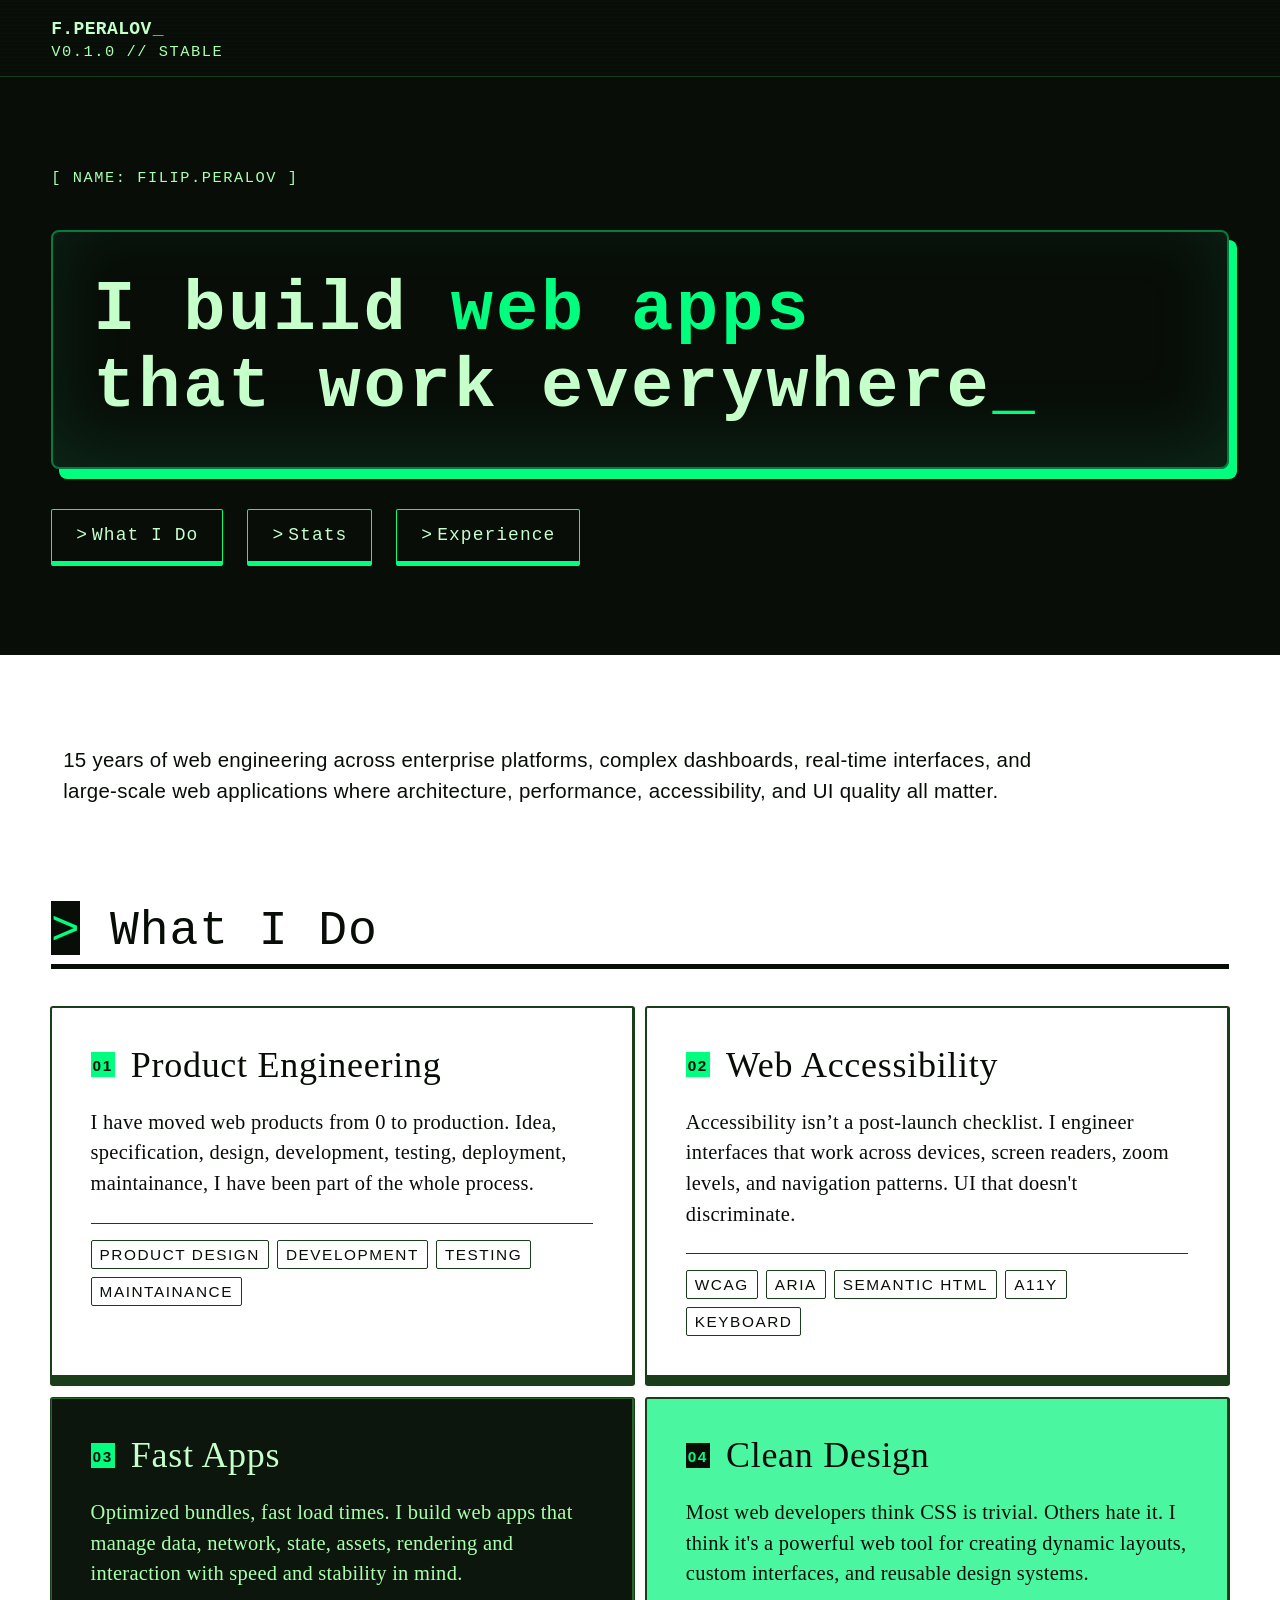
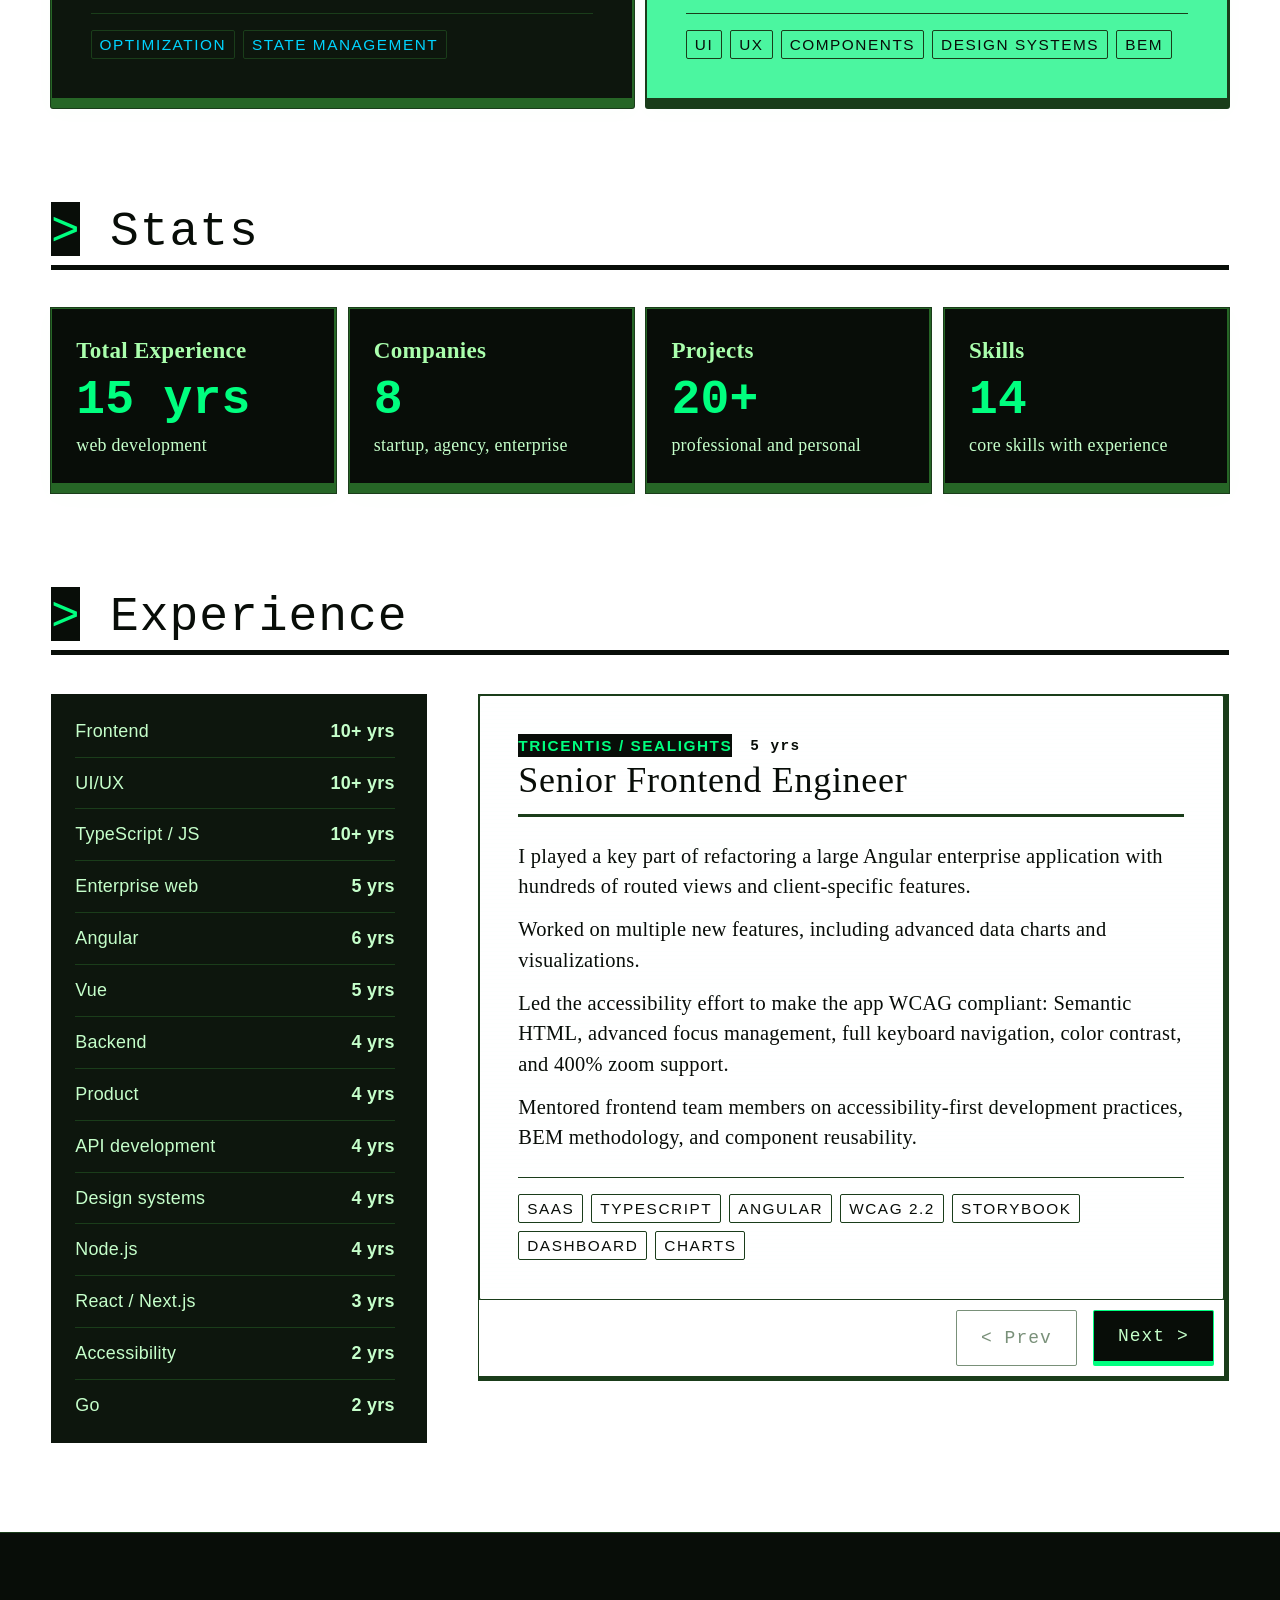
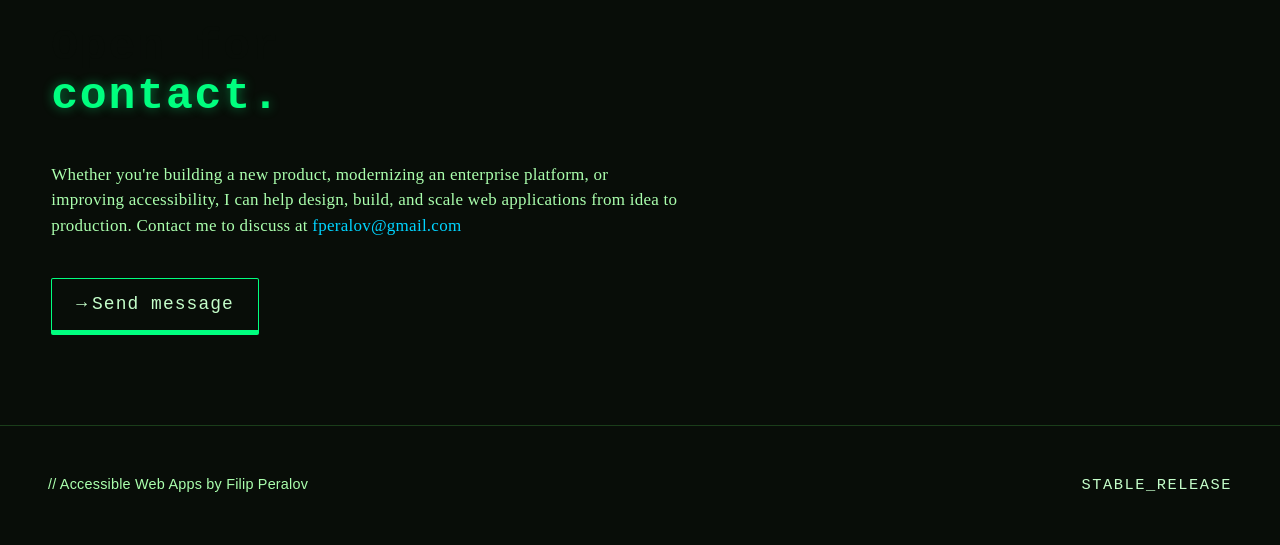
==== commit 992be6fa: "Deploy CV website 2026-07-03T06:25:39Z" ====
--- a/index.html
+++ b/index.html
@@ -27,12 +27,12 @@
 <style>.portfolio[data-v-62df6933]{display:grid;transition:background-color var(--transition-slow),color var(--transition-slow)}@media(min-width:1920px){.portfolio[data-v-62df6933]{grid-template-columns:var(--layout-rail-2k) auto}}@media(min-width:2560px){.portfolio[data-v-62df6933]{grid-template-columns:var(--layout-rail-3k) auto}}.hero[data-v-62df6933]{background-color:var(--color-bg);padding:var(--space-section) var(--space-block)}@media(max-width:639px){.hero[data-v-62df6933]{min-height:80vh;padding-bottom:8vh}.hero .hero__inner[data-v-62df6933],.hero__inner[data-v-62df6933]{display:flex;flex-direction:column;height:100%;justify-content:space-between}}.hero__meta[data-v-62df6933]{display:flex;flex-wrap:wrap;gap:var(--space-sm) var(--space-xl);margin-bottom:var(--space-hero-frame)}.hero__tag[data-v-62df6933]{color:var(--color-text-secondary);font-family:var(--font-code);font-size:var(--size-label);letter-spacing:var(--letter-spacing-label);text-transform:uppercase}.hero__tag[data-v-62df6933]:before{content:"[ "}.hero__tag[data-v-62df6933]:after{content:" ]"}.hero__title[data-v-62df6933]{border:var(--border-width-md) solid var(--color-hero-border);border-radius:var(--radius-panel);box-shadow:var(--shadow-hero);-moz-column-gap:1ch;column-gap:1ch;display:flex;flex-direction:row;flex-wrap:wrap;font-family:var(--font-display);font-size:var(--size-display);font-weight:var(--font-weight-display);letter-spacing:var(--letter-spacing-display);line-height:var(--line-height-display);margin-bottom:var(--space-hero-frame);margin-right:10px;padding:var(--space-hero-frame);text-align:left;-webkit-user-select:none;-moz-user-select:none;user-select:none;width:100%}.hero__title[data-v-62df6933]:active{box-shadow:var(--shadow-hero-active);transform:translate(6px,6px)}@media(max-width:767px){.hero__title[data-v-62df6933]{flex-direction:column;font-size:var(--size-display-mobile)}}@media(max-width:379px){.hero__title[data-v-62df6933]{padding:var(--space-md)}}@media(min-width:1920px){.hero__title[data-v-62df6933]{flex-direction:column}}.hero__title-break[data-v-62df6933]{flex-basis:100%}@media(max-width:767px){.hero__title-break[data-v-62df6933]{display:none}}.hero__title-line[data-v-62df6933]{display:block}.hero__title-line--accent[data-v-62df6933]{color:var(--color-accent)}.hero__phrase-button[data-v-62df6933]{background:transparent;border:0;color:inherit;cursor:pointer;display:inline;font:inherit;letter-spacing:inherit;line-height:inherit;padding:0;text-align:inherit}.hero__phrase-button[data-v-62df6933]:hover{text-decoration:underline;text-decoration-thickness:var(--border-width-sm);text-underline-offset:var(--space-2xs)}.hero__phrase-button[data-v-62df6933]:focus-visible{border-radius:var(--radius-sm);outline:var(--focus-ring-width) solid var(--color-accent);outline-offset:var(--space-2xs)}.hero__cta-group[data-v-62df6933]{display:flex;flex-wrap:wrap;gap:var(--space-inline)}@media(max-width:639px){.hero__cta-group[data-v-62df6933]{flex-direction:column}}.career-snapshot[data-v-62df6933]{background-color:var(--color-bg-inverted);font-family:var(--font-family-card-accent)}.career-snapshot__intro[data-v-62df6933]{display:grid;gap:var(--space-md);max-width:100ch;padding:0 var(--space-md)}@media(min-width:1920px){.career-snapshot__intro[data-v-62df6933]{max-width:160ch}}.career-snapshot__intro p[data-v-62df6933]{color:var(--color-text-inverse);font-size:var(--font-size-card-body-accent)}.career-snapshot__eyebrow[data-v-62df6933]{color:var(--color-accent-alt);font-size:var(--size-label);letter-spacing:var(--letter-spacing-label);text-transform:uppercase}.stats-grid[data-v-62df6933]{display:grid;gap:var(--grid-gap);grid-template-columns:repeat(auto-fit,minmax(min(100%,var(--metric-card-min)),1fr))}@media(min-width:640px)and (max-width:1023px){.stats-grid[data-v-62df6933]{grid-template-columns:1fr 1fr}}.metric-card[data-v-62df6933]{background-color:var(--color-bg);border:var(--border-width-sm) solid var(--color-border);border-bottom:var(--border-width-xl) solid var(--color-border);border-right:var(--border-width-md) solid var(--color-border);box-shadow:var(--shadow-card);display:flex;flex-direction:column;gap:var(--space-sm);padding:var(--space-inline);transition:border-color var(--transition-fast),box-shadow var(--transition-fast)}.metric-card[data-v-62df6933],.metric-card[data-v-62df6933]:hover{border-color:var(--color-border-strong)}.metric-card[data-v-62df6933]:hover{box-shadow:var(--shadow-card-hover)}.metric-card span[data-v-62df6933]{font-size:var(--size-body)}.metric-card p[data-v-62df6933]{color:var(--color-text-secondary);font-size:var(--size-h3);font-weight:var(--font-weight-display)}.metric-card strong[data-v-62df6933]{color:var(--color-accent);font-family:var(--font-code);font-size:var(--size-h2);line-height:1}.metric-card span[data-v-62df6933]{color:var(--color-text)}.signal-grid[data-v-62df6933]{align-items:stretch;display:grid;gap:var(--space-block)}@media(min-width:768px){.signal-grid[data-v-62df6933]{grid-template-columns:minmax(var(--signal-sidebar-min),1fr) minmax(0,2fr)}}@media(max-width:639px){.signal-grid[data-v-62df6933]{gap:var(--space-section)}}.signal-panel[data-v-62df6933]{background-color:var(--color-surface);display:flex;flex-direction:column;gap:var(--grid-gap);padding:var(--space-inline)}.signal-panel--timeline[data-v-62df6933]{background-color:var(--color-bg-inverted);padding:0}.signal-panel--timeline .section-header[data-v-62df6933]{margin-bottom:var(--space-inline)}@media(min-width:768px){.signal-panel--skills[data-v-62df6933]{align-content:start;height:100%;min-height:0}}.signal-panel .skill-list li[data-v-62df6933],.signal-panel__header[data-v-62df6933]{align-items:baseline;display:flex;gap:var(--space-md);justify-content:space-between}.signal-panel__header h3[data-v-62df6933]{color:var(--color-text-primary);font-size:var(--size-body)}.signal-panel__header span[data-v-62df6933]{color:var(--color-text-secondary);font-size:var(--size-body)}.skill-list[data-v-62df6933]{display:grid;gap:var(--space-md)}@media(min-width:768px){.skill-list[data-v-62df6933]{min-height:0;overflow-y:auto;padding-right:var(--space-sm)}}.skill-list li[data-v-62df6933]{align-items:start;border-bottom:var(--border-width-sm) solid var(--color-border);padding-bottom:var(--space-md)}.skill-list li[data-v-62df6933]:last-child{border-bottom:0;padding-bottom:0}.skill-list span[data-v-62df6933],.skill-list strong[data-v-62df6933]{overflow-wrap:anywhere}.skill-list strong[data-v-62df6933]{color:var(--color-text-primary);text-align:right;white-space:nowrap}@media(max-width:639px){.skill-list strong[data-v-62df6933]{text-align:left}}</style>
 <link rel="preload" href="/resume/fonts/jetbrains-mono-latin.woff2" as="font" type="font/woff2" crossorigin>
 <link rel="preload" href="/resume/fonts/archivo-latin.woff2" as="font" type="font/woff2" crossorigin>
-<link rel="modulepreload" as="script" crossorigin href="/resume/_nuxt/C8d1kvbR.js">
-<link rel="modulepreload" as="script" crossorigin href="/resume/_nuxt/DQHDJyhc.js">
-<link rel="modulepreload" as="script" crossorigin href="/resume/_nuxt/DM8JfRGT.js">
-<link rel="modulepreload" as="script" crossorigin href="/resume/_nuxt/DlTU7JoA.js">
-<script type="module" src="/resume/_nuxt/C8d1kvbR.js" crossorigin></script>
+<link rel="modulepreload" as="script" crossorigin href="/resume/_nuxt/YvmruEV_.js">
+<link rel="modulepreload" as="script" crossorigin href="/resume/_nuxt/Bd2F9LEC.js">
+<link rel="modulepreload" as="script" crossorigin href="/resume/_nuxt/DbWt6YBH.js">
+<link rel="modulepreload" as="script" crossorigin href="/resume/_nuxt/BrTTfQLY.js">
+<script type="module" src="/resume/_nuxt/YvmruEV_.js" crossorigin></script>
 <meta name="description" content="Personal CV website for Filip Peralov, frontend engineer focused on architecture, accessibility, performance, and design systems.">
 <meta name="theme-color" content="#080d08">
-<script id="unhead:payload" type="application/json">{"title":"Filip Peralov - Web Engineer"}</script></head><body><div id="__nuxt"><div class="app-shell" data-v-be7f0ead><a href="#main-content" class="skip-link" data-v-be7f0ead>Skip to main content</a><header class="app-header" role="banner" data-v-be7f0ead><div class="container app-header__inner" data-v-be7f0ead><div class="app-header__wordmark" data-v-be7f0ead><a aria-current="page" href="/resume/" class="router-link-active router-link-exact-active app-header__name" aria-label="Filip Peralov — Senior Frontend Engineer" data-v-be7f0ead> F.PERALOV<span class="app-header__cursor" aria-hidden="true" data-v-be7f0ead>_</span></a><span class="app-header__tagline" aria-hidden="true" data-v-be7f0ead> v0.1.0 // STABLE </span></div></div></header><main id="main-content" class="app-main" tabindex="-1" data-v-be7f0ead><!--[--><!--[--><div class="portfolio" data-v-62df6933><section class="hero" aria-labelledby="stable-hero-title" data-v-62df6933><div class="container hero__inner" data-v-62df6933><div aria-hidden="true" class="hero__meta" data-v-62df6933><span class="hero__tag" data-v-62df6933>NAME: FILIP.PERALOV</span></div><button id="stable-hero-title" class="hero__title" data-v-62df6933><span class="hero__title-line" data-v-62df6933>I build</span><span class="hero__title-line hero__title-line--accent" data-v-62df6933>web apps</span><span class="hero__title-break" data-v-62df6933></span><span class="hero__title-line" data-v-62df6933> that work </span><!--[--><span class="typewriter hero__title-line" aria-hidden="true" data-v-c24ba1ca><span class="typewriter__text" data-v-c24ba1ca>everywhere</span><span class="typewriter__cursor typewriter__cursor--blink" data-v-c24ba1ca>_</span></span><span role="status" aria-live="polite" aria-atomic="true" class="sr-only" data-v-c24ba1ca></span><!--]--></button><span class="sr-only" role="status" aria-live="polite" data-v-62df6933> I build web apps that work</span><div class="hero__cta-group" role="group" aria-label="Primary actions" data-v-62df6933><a href="#stable-concepts" class="cta cta--primary" data-v-62df6933><span aria-hidden="true" data-v-62df6933>&gt; </span>What I Do </a><a href="#stats" class="cta cta--primary" data-v-62df6933><span aria-hidden="true" data-v-62df6933>&gt; </span>Stats </a><a href="#experience" class="cta cta--primary" data-v-62df6933><span aria-hidden="true" data-v-62df6933>&gt; </span>Experience </a></div></div></section><div class="container quick-preview" data-v-62df6933><section class="career-snapshot__intro" data-v-62df6933><p data-v-62df6933>15 years of web engineering across enterprise platforms, complex dashboards, real-time interfaces, and large-scale web applications where architecture, performance, accessibility, and UI quality all matter.</p></section><section id="stable-concepts" class="concepts" aria-labelledby="stable-concepts-title" data-v-62df6933><div class="container" data-v-62df6933><header class="section-header" data-v-62df6933><h2 id="stable-concepts-title" class="section-header__title" data-v-62df6933><span class="section-header__prefix" aria-hidden="true" data-v-62df6933>&gt;</span> What I Do </h2></header><ol class="concepts__grid" role="list" data-v-62df6933><!--[--><li class="concept-card concept-card--white" data-v-62df6933 data-v-3122608a><article aria-labelledby="concept-01-title" data-v-3122608a><header class="concept-card__header" data-v-3122608a><span class="concept-card__index" aria-hidden="true" data-v-3122608a>01</span><h3 id="concept-01-title" class="concept-card__title" data-v-3122608a>Product Engineering</h3></header><div class="concept-card__body" data-v-3122608a><p data-v-3122608a>I have moved web products from 0 to production. Idea, specification, design, development, testing, deployment, maintainance, I have been part of the whole process.</p></div><footer class="concept-card__footer" data-v-3122608a><ul class="tag-list concept-card__tags" aria-label="Related disciplines" data-v-3122608a><!--[--><li class="tag-list__item concept-card__tag" data-v-3122608a>Product Design</li><li class="tag-list__item concept-card__tag" data-v-3122608a>Development</li><li class="tag-list__item concept-card__tag" data-v-3122608a>Testing</li><li class="tag-list__item concept-card__tag" data-v-3122608a>Maintainance</li><!--]--></ul></footer></article></li><li class="concept-card concept-card--white" data-v-62df6933 data-v-3122608a><article aria-labelledby="concept-02-title" data-v-3122608a><header class="concept-card__header" data-v-3122608a><span class="concept-card__index" aria-hidden="true" data-v-3122608a>02</span><h3 id="concept-02-title" class="concept-card__title" data-v-3122608a>Web Accessibility</h3></header><div class="concept-card__body" data-v-3122608a><p data-v-3122608a>Accessibility isn’t a post-launch checklist. I engineer interfaces that work across devices, screen readers, zoom levels, and navigation patterns. UI that doesn&#39;t discriminate.</p></div><footer class="concept-card__footer" data-v-3122608a><ul class="tag-list concept-card__tags" aria-label="Related disciplines" data-v-3122608a><!--[--><li class="tag-list__item concept-card__tag" data-v-3122608a>WCAG</li><li class="tag-list__item concept-card__tag" data-v-3122608a>ARIA</li><li class="tag-list__item concept-card__tag" data-v-3122608a>Semantic HTML</li><li class="tag-list__item concept-card__tag" data-v-3122608a>a11y</li><li class="tag-list__item concept-card__tag" data-v-3122608a>Keyboard</li><!--]--></ul></footer></article></li><li class="concept-card concept-card--performance" data-v-62df6933 data-v-3122608a><article aria-labelledby="concept-03-title" data-v-3122608a><header class="concept-card__header" data-v-3122608a><span class="concept-card__index" aria-hidden="true" data-v-3122608a>03</span><h3 id="concept-03-title" class="concept-card__title" data-v-3122608a>Fast Apps</h3></header><div class="concept-card__body" data-v-3122608a><p data-v-3122608a>Optimized bundles, fast load times. I build web apps that manage data, network, state, assets, rendering and interaction with speed and stability in mind.</p></div><footer class="concept-card__footer" data-v-3122608a><ul class="tag-list concept-card__tags" aria-label="Related disciplines" data-v-3122608a><!--[--><li class="tag-list__item concept-card__tag" data-v-3122608a>Optimization</li><li class="tag-list__item concept-card__tag" data-v-3122608a>State Management</li><!--]--></ul></footer></article></li><li class="concept-card concept-card--design" data-v-62df6933 data-v-3122608a><article aria-labelledby="concept-04-title" data-v-3122608a><header class="concept-card__header" data-v-3122608a><span class="concept-card__index" aria-hidden="true" data-v-3122608a>04</span><h3 id="concept-04-title" class="concept-card__title" data-v-3122608a>Clean Design</h3></header><div class="concept-card__body" data-v-3122608a><p data-v-3122608a>Most web developers think CSS is trivial. Others hate it. I think it&#39;s a powerful web tool for creating dynamic layouts, custom interfaces, and reusable design systems.</p></div><footer class="concept-card__footer" data-v-3122608a><ul class="tag-list concept-card__tags" aria-label="Related disciplines" data-v-3122608a><!--[--><li class="tag-list__item concept-card__tag" data-v-3122608a>UI</li><li class="tag-list__item concept-card__tag" data-v-3122608a>UX</li><li class="tag-list__item concept-card__tag" data-v-3122608a>Components</li><li class="tag-list__item concept-card__tag" data-v-3122608a>Design Systems</li><li class="tag-list__item concept-card__tag" data-v-3122608a>BEM</li><!--]--></ul></footer></article></li><!--]--></ol></div></section><section id="stats" class="career-snapshot" aria-labelledby="career-snapshot-title" data-v-62df6933><div class="container" data-v-62df6933><header class="section-header" data-v-62df6933><h2 id="career-snapshot-title" class="section-header__title" data-v-62df6933><span class="section-header__prefix" aria-hidden="true" data-v-62df6933>&gt;</span> Stats </h2></header><div class="stats-grid" aria-label="Career stats" data-v-62df6933><!--[--><article class="metric-card" data-v-62df6933><p data-v-62df6933>Total Experience</p><strong data-v-62df6933>15 yrs</strong><span data-v-62df6933>web development</span></article><article class="metric-card" data-v-62df6933><p data-v-62df6933>Companies</p><strong data-v-62df6933>8</strong><span data-v-62df6933>startup, agency, enterprise</span></article><article class="metric-card" data-v-62df6933><p data-v-62df6933>Projects</p><strong data-v-62df6933>20+</strong><span data-v-62df6933>professional and personal</span></article><article class="metric-card" data-v-62df6933><p data-v-62df6933>Skills</p><strong data-v-62df6933>14</strong><span data-v-62df6933>core skills with experience</span></article><!--]--></div></div></section><section id="experience" aria-labelledby="timeline-title" data-v-62df6933><header class="section-header" data-v-62df6933><h3 id="timeline-title" class="section-header__title" data-v-62df6933><span class="section-header__prefix" aria-hidden="true" data-v-62df6933>&gt;</span> Experience </h3></header><div class="signal-grid" data-v-62df6933><aside class="signal-panel signal-panel--skills" aria-labelledby="skills-title" data-v-62df6933><ol class="skill-list" role="list" data-v-62df6933><!--[--><li data-v-62df6933><span data-v-62df6933>Frontend</span><strong data-v-62df6933>10+ yrs</strong></li><li data-v-62df6933><span data-v-62df6933>UI/UX</span><strong data-v-62df6933>10+ yrs</strong></li><li data-v-62df6933><span data-v-62df6933>TypeScript / JS</span><strong data-v-62df6933>10+ yrs</strong></li><li data-v-62df6933><span data-v-62df6933>Enterprise web</span><strong data-v-62df6933>5 yrs</strong></li><li data-v-62df6933><span data-v-62df6933>Angular</span><strong data-v-62df6933>5 yrs</strong></li><li data-v-62df6933><span data-v-62df6933>Vue</span><strong data-v-62df6933>5 yrs</strong></li><li data-v-62df6933><span data-v-62df6933>Backend</span><strong data-v-62df6933>4 yrs</strong></li><li data-v-62df6933><span data-v-62df6933>Product</span><strong data-v-62df6933>4 yrs</strong></li><li data-v-62df6933><span data-v-62df6933>API development</span><strong data-v-62df6933>4 yrs</strong></li><li data-v-62df6933><span data-v-62df6933>Design systems</span><strong data-v-62df6933>4 yrs</strong></li><li data-v-62df6933><span data-v-62df6933>Node.js</span><strong data-v-62df6933>4 yrs</strong></li><li data-v-62df6933><span data-v-62df6933>React / Next.js</span><strong data-v-62df6933>3 yrs</strong></li><li data-v-62df6933><span data-v-62df6933>Accessibility</span><strong data-v-62df6933>2 yrs</strong></li><li data-v-62df6933><span data-v-62df6933>Go</span><strong data-v-62df6933>2 yrs</strong></li><!--]--></ol></aside><section class="signal-panel signal-panel--timeline" data-v-62df6933><div class="card-deck position-deck" aria-label="Position timeline" data-v-62df6933 data-v-11473ce1><div class="card-deck__stage" aria-live="polite" tabindex="0" data-v-11473ce1><!--[--><div class="card-deck__card card-deck__card--active" aria-hidden="false" data-v-11473ce1><!--[--><article class="cv-position-card" aria-labelledby="cv-position-sealights-tricentis-title" data-v-62df6933 data-v-c82304b6><header class="cv-position-card__header" data-v-c82304b6><div class="cv-position-card__heading" data-v-c82304b6><div class="cv-position-card__eyebrow" data-v-c82304b6><span class="cv-position-card__company" data-v-c82304b6>Tricentis / SeaLights</span><p class="cv-position-card__index" data-v-c82304b6>5 yrs</p></div><h3 id="cv-position-sealights-tricentis-title" class="cv-position-card__title" data-v-c82304b6>Senior Frontend Engineer</h3></div></header><ul class="cv-position-card__details" aria-label="Position details" data-v-c82304b6><!--[--><li data-v-c82304b6>I played a key part of refactoring a large Angular enterprise application with hundreds of routed views and client-specific features.</li><li data-v-c82304b6>Worked on multiple new features, including advanced data charts and visualizations.</li><li data-v-c82304b6>Led the accessibility effort to make the app WCAG compliant: Semantic HTML, advanced focus management, full keyboard navigation, color contrast, and 400% zoom support.</li><li data-v-c82304b6>Mentored frontend team members on accessibility-first development practices, BEM methodology, and component reusability.</li><!--]--></ul><footer class="cv-position-card__footer" data-v-c82304b6><ul class="tag-list cv-position-card__tags" aria-label="Role tags" data-v-c82304b6><!--[--><li class="tag-list__item cv-position-card__tag" data-v-c82304b6>SaaS</li><li class="tag-list__item cv-position-card__tag" data-v-c82304b6>TypeScript</li><li class="tag-list__item cv-position-card__tag" data-v-c82304b6>Angular</li><li class="tag-list__item cv-position-card__tag" data-v-c82304b6>WCAG 2.2</li><li class="tag-list__item cv-position-card__tag" data-v-c82304b6>Storybook</li><li class="tag-list__item cv-position-card__tag" data-v-c82304b6>Dashboard</li><li class="tag-list__item cv-position-card__tag" data-v-c82304b6>Charts</li><!--]--></ul></footer></article><!--]--></div><div class="card-deck__card" aria-hidden="true" data-v-11473ce1><!--[--><article class="cv-position-card" aria-labelledby="cv-position-vlt-apps-title" data-v-62df6933 data-v-c82304b6><header class="cv-position-card__header" data-v-c82304b6><div class="cv-position-card__heading" data-v-c82304b6><div class="cv-position-card__eyebrow" data-v-c82304b6><span class="cv-position-card__company" data-v-c82304b6>VLT APPS</span><p class="cv-position-card__index" data-v-c82304b6>4 yrs 6 mo</p></div><h3 id="cv-position-vlt-apps-title" class="cv-position-card__title" data-v-c82304b6>Co-founder &amp; Lead Developer</h3></div></header><ul class="cv-position-card__details" aria-label="Position details" data-v-c82304b6><!--[--><li data-v-c82304b6>Co-founded and led development of TheValet, a real-time web and mobile platform for valet operations.</li><li data-v-c82304b6>Designed the product experience, user flows, and a custom design system for fast-paced operational workflows.</li><li data-v-c82304b6>Built the database model, real-time APIs, cross-platform tablet app (dashboard) and mobile app (client). Led 2 additional developers.</li><!--]--></ul><footer class="cv-position-card__footer" data-v-c82304b6><ul class="tag-list cv-position-card__tags" aria-label="Role tags" data-v-c82304b6><!--[--><li class="tag-list__item cv-position-card__tag" data-v-c82304b6>TypeScript</li><li class="tag-list__item cv-position-card__tag" data-v-c82304b6>Vue</li><li class="tag-list__item cv-position-card__tag" data-v-c82304b6>Vuex</li><li class="tag-list__item cv-position-card__tag" data-v-c82304b6>Feathers.js</li><li class="tag-list__item cv-position-card__tag" data-v-c82304b6>Ionic</li><li class="tag-list__item cv-position-card__tag" data-v-c82304b6>GCP</li><li class="tag-list__item cv-position-card__tag" data-v-c82304b6>MySQL</li><!--]--></ul></footer></article><!--]--></div><div class="card-deck__card" aria-hidden="true" data-v-11473ce1><!--[--><article class="cv-position-card" aria-labelledby="cv-position-dept-title" data-v-62df6933 data-v-c82304b6><header class="cv-position-card__header" data-v-c82304b6><div class="cv-position-card__heading" data-v-c82304b6><div class="cv-position-card__eyebrow" data-v-c82304b6><span class="cv-position-card__company" data-v-c82304b6>DEPT</span><p class="cv-position-card__index" data-v-c82304b6>7 mo</p></div><h3 id="cv-position-dept-title" class="cv-position-card__title" data-v-c82304b6>Senior Frontend Developer</h3></div></header><ul class="cv-position-card__details" aria-label="Position details" data-v-c82304b6><!--[--><li data-v-c82304b6>Created a digital traveling brochure using React for the frontend and Kontent.ai headless CMS as a backend service.</li><li data-v-c82304b6>Worked closely with UI/UX designers to implement a pixel-perfect, highly responsive user interface directly from Figma documents.</li><li data-v-c82304b6>Built a responsive Next.js e-learning platform integrating Contentful CMS and engineering reusable layout components.</li><!--]--></ul><footer class="cv-position-card__footer" data-v-c82304b6><ul class="tag-list cv-position-card__tags" aria-label="Role tags" data-v-c82304b6><!--[--><li class="tag-list__item cv-position-card__tag" data-v-c82304b6>Typescript</li><li class="tag-list__item cv-position-card__tag" data-v-c82304b6>React</li><li class="tag-list__item cv-position-card__tag" data-v-c82304b6>Next.js</li><li class="tag-list__item cv-position-card__tag" data-v-c82304b6>Contentful</li><li class="tag-list__item cv-position-card__tag" data-v-c82304b6>Kontent.ai</li><li class="tag-list__item cv-position-card__tag" data-v-c82304b6>CSS</li><!--]--></ul></footer></article><!--]--></div><div class="card-deck__card" aria-hidden="true" data-v-11473ce1><!--[--><article class="cv-position-card" aria-labelledby="cv-position-gateone-title" data-v-62df6933 data-v-c82304b6><header class="cv-position-card__header" data-v-c82304b6><div class="cv-position-card__heading" data-v-c82304b6><div class="cv-position-card__eyebrow" data-v-c82304b6><span class="cv-position-card__company" data-v-c82304b6>GateOne.io</span><p class="cv-position-card__index" data-v-c82304b6>9 mo</p></div><h3 id="cv-position-gateone-title" class="cv-position-card__title" data-v-c82304b6>Fullstack Web Engineer</h3></div></header><ul class="cv-position-card__details" aria-label="Position details" data-v-c82304b6><!--[--><li data-v-c82304b6>I designed and developed APIs in Go with Buffalo and Goa frameworks</li><li data-v-c82304b6>Led the development of a delivery tracking application using Vue, Vuex, and Leaflet Maps, with Node.js and Feathers.js on the backend.</li><li data-v-c82304b6>Created a Swagger-based frontend framework capable of dynamically generating forms from API definitions.</li><li data-v-c82304b6>Led the hiring and onboarding process for new interns, supporting their training and integration into the development team.</li><!--]--></ul><footer class="cv-position-card__footer" data-v-c82304b6><ul class="tag-list cv-position-card__tags" aria-label="Role tags" data-v-c82304b6><!--[--><li class="tag-list__item cv-position-card__tag" data-v-c82304b6>Go</li><li class="tag-list__item cv-position-card__tag" data-v-c82304b6>Vue</li><li class="tag-list__item cv-position-card__tag" data-v-c82304b6>Node.js</li><li class="tag-list__item cv-position-card__tag" data-v-c82304b6>Feathers.js</li><li class="tag-list__item cv-position-card__tag" data-v-c82304b6>TypeScript</li><!--]--></ul></footer></article><!--]--></div><div class="card-deck__card" aria-hidden="true" data-v-11473ce1><!--[--><article class="cv-position-card" aria-labelledby="cv-position-gateone-frontend-title" data-v-62df6933 data-v-c82304b6><header class="cv-position-card__header" data-v-c82304b6><div class="cv-position-card__heading" data-v-c82304b6><div class="cv-position-card__eyebrow" data-v-c82304b6><span class="cv-position-card__company" data-v-c82304b6>GateOne.io</span><p class="cv-position-card__index" data-v-c82304b6>1 yr 2 mo</p></div><h3 id="cv-position-gateone-frontend-title" class="cv-position-card__title" data-v-c82304b6>Senior Frontend Engineer</h3></div></header><ul class="cv-position-card__details" aria-label="Position details" data-v-c82304b6><!--[--><li data-v-c82304b6>Completely refactored and modernized a legacy AngularJS POS system into Angular 4, drastically increasing application maintainability.</li><li data-v-c82304b6>Participated directly in technical hiring and led a team of 3 developers to deliver a production-ready application within 6 months.</li><li data-v-c82304b6>Secured a key contract extension with the client due to successful, high-quality milestones and team scaling.</li><!--]--></ul><footer class="cv-position-card__footer" data-v-c82304b6><ul class="tag-list cv-position-card__tags" aria-label="Role tags" data-v-c82304b6><!--[--><li class="tag-list__item cv-position-card__tag" data-v-c82304b6>Angular</li><li class="tag-list__item cv-position-card__tag" data-v-c82304b6>Vue</li><li class="tag-list__item cv-position-card__tag" data-v-c82304b6>Node.js</li><li class="tag-list__item cv-position-card__tag" data-v-c82304b6>Feathers.js</li><li class="tag-list__item cv-position-card__tag" data-v-c82304b6>Go</li><!--]--></ul></footer></article><!--]--></div><div class="card-deck__card" aria-hidden="true" data-v-11473ce1><!--[--><article class="cv-position-card" aria-labelledby="cv-position-matrix-global-title" data-v-62df6933 data-v-c82304b6><header class="cv-position-card__header" data-v-c82304b6><div class="cv-position-card__heading" data-v-c82304b6><div class="cv-position-card__eyebrow" data-v-c82304b6><span class="cv-position-card__company" data-v-c82304b6>Matrix Global</span><p class="cv-position-card__index" data-v-c82304b6>6 mo</p></div><h3 id="cv-position-matrix-global-title" class="cv-position-card__title" data-v-c82304b6>Frontend Developer</h3></div></header><ul class="cv-position-card__details" aria-label="Position details" data-v-c82304b6><!--[--><li data-v-c82304b6>Engineered WAP-enabled web applications to guarantee solid functionality on highly legacy mobile environments.</li><li data-v-c82304b6>Mastered legacy CSS specifications from the late 90s and early 2000s to maintain precise design consistency across strict browser constraints.</li><li data-v-c82304b6>Collaborated on a complex Java-based enterprise content editor featuring multiple visual themes and JSX templates.</li><!--]--></ul><footer class="cv-position-card__footer" data-v-c82304b6><ul class="tag-list cv-position-card__tags" aria-label="Role tags" data-v-c82304b6><!--[--><li class="tag-list__item cv-position-card__tag" data-v-c82304b6>HTML</li><li class="tag-list__item cv-position-card__tag" data-v-c82304b6>CSS</li><li class="tag-list__item cv-position-card__tag" data-v-c82304b6>JavaScript</li><li class="tag-list__item cv-position-card__tag" data-v-c82304b6>WAP</li><li class="tag-list__item cv-position-card__tag" data-v-c82304b6>Java</li><!--]--></ul></footer></article><!--]--></div><div class="card-deck__card" aria-hidden="true" data-v-11473ce1><!--[--><article class="cv-position-card" aria-labelledby="cv-position-prodibi-title" data-v-62df6933 data-v-c82304b6><header class="cv-position-card__header" data-v-c82304b6><div class="cv-position-card__heading" data-v-c82304b6><div class="cv-position-card__eyebrow" data-v-c82304b6><span class="cv-position-card__company" data-v-c82304b6>Prodibi</span><p class="cv-position-card__index" data-v-c82304b6>1 yr 11 mo</p></div><h3 id="cv-position-prodibi-title" class="cv-position-card__title" data-v-c82304b6>Frontend Developer</h3></div></header><ul class="cv-position-card__details" aria-label="Position details" data-v-c82304b6><!--[--><li data-v-c82304b6>Engineered a high-performance web image viewer capable of loading and scaling gigapixel images dynamically using HTML5 Canvas and vanilla JS.</li><li data-v-c82304b6>Developed a robust React admin dashboard tailored for massive file uploads, granular album management, and external embed systems.</li><li data-v-c82304b6>Planned and architecturalized a completely customizable drag-and-drop album layout builder packed with modular visual components.</li><!--]--></ul><footer class="cv-position-card__footer" data-v-c82304b6><ul class="tag-list cv-position-card__tags" aria-label="Role tags" data-v-c82304b6><!--[--><li class="tag-list__item cv-position-card__tag" data-v-c82304b6>Canvas</li><li class="tag-list__item cv-position-card__tag" data-v-c82304b6>React</li><li class="tag-list__item cv-position-card__tag" data-v-c82304b6>Performance</li><li class="tag-list__item cv-position-card__tag" data-v-c82304b6>JavaScript</li><li class="tag-list__item cv-position-card__tag" data-v-c82304b6>Cloud</li><!--]--></ul></footer></article><!--]--></div><div class="card-deck__card" aria-hidden="true" data-v-11473ce1><!--[--><article class="cv-position-card" aria-labelledby="cv-position-tricode-title" data-v-62df6933 data-v-c82304b6><header class="cv-position-card__header" data-v-c82304b6><div class="cv-position-card__heading" data-v-c82304b6><div class="cv-position-card__eyebrow" data-v-c82304b6><span class="cv-position-card__company" data-v-c82304b6>Tricode</span><p class="cv-position-card__index" data-v-c82304b6>1 yr 3 mo</p></div><h3 id="cv-position-tricode-title" class="cv-position-card__title" data-v-c82304b6>Frontend Developer</h3></div></header><ul class="cv-position-card__details" aria-label="Position details" data-v-c82304b6><!--[--><li data-v-c82304b6>Contributed as a core frontend developer on a massive enterprise CQ5 telecommunications platform localized across multiple global variants.</li><li data-v-c82304b6>Built complex, fluid, and responsive web forms natively within the Adobe Experience Manager (AEM) ecosystem.</li><li data-v-c82304b6>Authored structured page templates utilizing JSP, jQuery, and CSS while optimizing runtime module initialization with RequireJS.</li><!--]--></ul><footer class="cv-position-card__footer" data-v-c82304b6><ul class="tag-list cv-position-card__tags" aria-label="Role tags" data-v-c82304b6><!--[--><li class="tag-list__item cv-position-card__tag" data-v-c82304b6>AEM</li><li class="tag-list__item cv-position-card__tag" data-v-c82304b6>CQ5</li><li class="tag-list__item cv-position-card__tag" data-v-c82304b6>JSP</li><li class="tag-list__item cv-position-card__tag" data-v-c82304b6>jQuery</li><li class="tag-list__item cv-position-card__tag" data-v-c82304b6>RequireJS</li><!--]--></ul></footer></article><!--]--></div><div class="card-deck__card" aria-hidden="true" data-v-11473ce1><!--[--><article class="cv-position-card" aria-labelledby="cv-position-re4m-title" data-v-62df6933 data-v-c82304b6><header class="cv-position-card__header" data-v-c82304b6><div class="cv-position-card__heading" data-v-c82304b6><div class="cv-position-card__eyebrow" data-v-c82304b6><span class="cv-position-card__company" data-v-c82304b6>Reform Solution Center</span><p class="cv-position-card__index" data-v-c82304b6>1 yr 6 mo</p></div><h3 id="cv-position-re4m-title" class="cv-position-card__title" data-v-c82304b6>Game Developer</h3></div></header><ul class="cv-position-card__details" aria-label="Position details" data-v-c82304b6><!--[--><li data-v-c82304b6>Developed a real-time, interactive Backgammon game client architecture using Adobe Flash and ActionScript 3.</li><li data-v-c82304b6>Built a modular web gaming lobby with vanilla JavaScript and jQuery to manage real-time client-side states.</li><li data-v-c82304b6>Integrated Socket.io to establish persistent, bidirectional, low-latency network pipelines connecting directly to a Node.js backend.</li><!--]--></ul><footer class="cv-position-card__footer" data-v-c82304b6><ul class="tag-list cv-position-card__tags" aria-label="Role tags" data-v-c82304b6><!--[--><li class="tag-list__item cv-position-card__tag" data-v-c82304b6>Flash</li><li class="tag-list__item cv-position-card__tag" data-v-c82304b6>Socket.io</li><li class="tag-list__item cv-position-card__tag" data-v-c82304b6>JavaScript</li><li class="tag-list__item cv-position-card__tag" data-v-c82304b6>Games</li><!--]--></ul></footer></article><!--]--></div><!--]--></div><div class="card-deck__footer" data-v-11473ce1><div class="card-deck__actions" role="group" aria-label="Position timeline" data-v-11473ce1><button class="cta cta--primary card-deck__action" type="button" disabled data-v-11473ce1>&lt; Prev</button><button class="cta cta--primary card-deck__action" type="button" data-v-11473ce1>Next &gt;</button></div></div></div></section></div></section></div></div><section class="connect" aria-labelledby="connect-title" data-v-62df6933><div class="container connect__inner" data-v-62df6933><h2 id="connect-title" class="connect__title" data-v-62df6933><span class="connect__title-line" data-v-62df6933>Open for</span><span class="connect__title-line connect__title-line--accent" data-v-62df6933>contact.</span></h2><p class="connect__body" data-v-62df6933><span class="os-stable-only" data-v-62df6933> Whether you&#39;re building a new product, modernizing an enterprise platform, or improving accessibility, I can help design, build, and scale web applications from idea to production. Contact me to discuss at <a href="mailto:fperalov@gmail.com" data-v-62df6933>fperalov@gmail.com</a></span></p><div class="connect__\s" role="group" aria-label="Contact options" data-v-62df6933><a href="mailto:fperalov@gmail.com" class="cta cta--primary connect__cta" data-v-62df6933><span class="os-stable-only" aria-hidden="true" data-v-62df6933>→ </span><span class="os-stable-only" data-v-62df6933>Send message</span></a></div></div></section><!--]--><!--]--></main><footer class="app-footer" role="contentinfo" data-v-be7f0ead><div class="container app-footer__inner" data-v-be7f0ead><p class="app-footer__copy" data-v-be7f0ead><span aria-hidden="true" data-v-be7f0ead>// </span>Accessible Web Apps by Filip Peralov </p><p class="app-footer__os-sig" aria-label="Active operating system" data-v-be7f0ead> STABLE_RELEASE </p></div></footer></div></div><div id="teleports"></div><script>window.__NUXT__={};window.__NUXT__.config={public:{},app:{baseURL:"/resume/",buildId:"6da53793-0ade-42ec-8979-18e44e12627a",buildAssetsDir:"/_nuxt/",cdnURL:""}}</script>
-<script type="application/json" data-nuxt-data="nuxt-app" data-ssr="true" id="__NUXT_DATA__">[["ShallowReactive",1],{"prerenderedAt":2,"data":3,"state":5,"once":7,"_errors":8,"serverRendered":10,"path":11},1783059928931,["ShallowReactive",4],{},["Reactive",6],{},["Set"],["ShallowReactive",9],{},true,"\u002F"]</script></body></html>+<script id="unhead:payload" type="application/json">{"title":"Filip Peralov - Web Engineer"}</script></head><body><div id="__nuxt"><div class="app-shell" data-v-be7f0ead><a href="#main-content" class="skip-link" data-v-be7f0ead>Skip to main content</a><header class="app-header" role="banner" data-v-be7f0ead><div class="container app-header__inner" data-v-be7f0ead><div class="app-header__wordmark" data-v-be7f0ead><a aria-current="page" href="/resume/" class="router-link-active router-link-exact-active app-header__name" aria-label="Filip Peralov — Senior Frontend Engineer" data-v-be7f0ead> F.PERALOV<span class="app-header__cursor" aria-hidden="true" data-v-be7f0ead>_</span></a><span class="app-header__tagline" aria-hidden="true" data-v-be7f0ead> v0.1.0 // STABLE </span></div></div></header><main id="main-content" class="app-main" tabindex="-1" data-v-be7f0ead><!--[--><!--[--><div class="portfolio" data-v-62df6933><section class="hero" aria-labelledby="stable-hero-title" data-v-62df6933><div class="container hero__inner" data-v-62df6933><div aria-hidden="true" class="hero__meta" data-v-62df6933><span class="hero__tag" data-v-62df6933>NAME: FILIP.PERALOV</span></div><button id="stable-hero-title" class="hero__title" data-v-62df6933><span class="hero__title-line" data-v-62df6933>I build</span><span class="hero__title-line hero__title-line--accent" data-v-62df6933>web apps</span><span class="hero__title-break" data-v-62df6933></span><span class="hero__title-line" data-v-62df6933> that work </span><!--[--><span class="typewriter hero__title-line" aria-hidden="true" data-v-c24ba1ca><span class="typewriter__text" data-v-c24ba1ca>everywhere</span><span class="typewriter__cursor typewriter__cursor--blink" data-v-c24ba1ca>_</span></span><span role="status" aria-live="polite" aria-atomic="true" class="sr-only" data-v-c24ba1ca></span><!--]--></button><span class="sr-only" role="status" aria-live="polite" data-v-62df6933> I build web apps that work</span><div class="hero__cta-group" role="group" aria-label="Primary actions" data-v-62df6933><a href="#stable-concepts" class="cta cta--primary" data-v-62df6933><span aria-hidden="true" data-v-62df6933>&gt; </span>What I Do </a><a href="#stats" class="cta cta--primary" data-v-62df6933><span aria-hidden="true" data-v-62df6933>&gt; </span>Stats </a><a href="#experience" class="cta cta--primary" data-v-62df6933><span aria-hidden="true" data-v-62df6933>&gt; </span>Experience </a></div></div></section><div class="container quick-preview" data-v-62df6933><section class="career-snapshot__intro" data-v-62df6933><p data-v-62df6933>15 years of web engineering across enterprise platforms, complex dashboards, real-time interfaces, and large-scale web applications where architecture, performance, accessibility, and UI quality all matter.</p></section><section id="stable-concepts" class="concepts" aria-labelledby="stable-concepts-title" data-v-62df6933><div class="container" data-v-62df6933><header class="section-header" data-v-62df6933><h2 id="stable-concepts-title" class="section-header__title" data-v-62df6933><span class="section-header__prefix" aria-hidden="true" data-v-62df6933>&gt;</span> What I Do </h2></header><ol class="concepts__grid" role="list" data-v-62df6933><!--[--><li class="concept-card concept-card--white" data-v-62df6933 data-v-3122608a><article aria-labelledby="concept-01-title" data-v-3122608a><header class="concept-card__header" data-v-3122608a><span class="concept-card__index" aria-hidden="true" data-v-3122608a>01</span><h3 id="concept-01-title" class="concept-card__title" data-v-3122608a>Product Engineering</h3></header><div class="concept-card__body" data-v-3122608a><p data-v-3122608a>I have moved web products from 0 to production. Idea, specification, design, development, testing, deployment, maintainance, I have been part of the whole process.</p></div><footer class="concept-card__footer" data-v-3122608a><ul class="tag-list concept-card__tags" aria-label="Related disciplines" data-v-3122608a><!--[--><li class="tag-list__item concept-card__tag" data-v-3122608a>Product Design</li><li class="tag-list__item concept-card__tag" data-v-3122608a>Development</li><li class="tag-list__item concept-card__tag" data-v-3122608a>Testing</li><li class="tag-list__item concept-card__tag" data-v-3122608a>Maintainance</li><!--]--></ul></footer></article></li><li class="concept-card concept-card--white" data-v-62df6933 data-v-3122608a><article aria-labelledby="concept-02-title" data-v-3122608a><header class="concept-card__header" data-v-3122608a><span class="concept-card__index" aria-hidden="true" data-v-3122608a>02</span><h3 id="concept-02-title" class="concept-card__title" data-v-3122608a>Web Accessibility</h3></header><div class="concept-card__body" data-v-3122608a><p data-v-3122608a>Accessibility isn’t a post-launch checklist. I engineer interfaces that work across devices, screen readers, zoom levels, and navigation patterns. UI that doesn&#39;t discriminate.</p></div><footer class="concept-card__footer" data-v-3122608a><ul class="tag-list concept-card__tags" aria-label="Related disciplines" data-v-3122608a><!--[--><li class="tag-list__item concept-card__tag" data-v-3122608a>WCAG</li><li class="tag-list__item concept-card__tag" data-v-3122608a>ARIA</li><li class="tag-list__item concept-card__tag" data-v-3122608a>Semantic HTML</li><li class="tag-list__item concept-card__tag" data-v-3122608a>a11y</li><li class="tag-list__item concept-card__tag" data-v-3122608a>Keyboard</li><!--]--></ul></footer></article></li><li class="concept-card concept-card--performance" data-v-62df6933 data-v-3122608a><article aria-labelledby="concept-03-title" data-v-3122608a><header class="concept-card__header" data-v-3122608a><span class="concept-card__index" aria-hidden="true" data-v-3122608a>03</span><h3 id="concept-03-title" class="concept-card__title" data-v-3122608a>Fast Apps</h3></header><div class="concept-card__body" data-v-3122608a><p data-v-3122608a>Optimized bundles, fast load times. I build web apps that manage data, network, state, assets, rendering and interaction with speed and stability in mind.</p></div><footer class="concept-card__footer" data-v-3122608a><ul class="tag-list concept-card__tags" aria-label="Related disciplines" data-v-3122608a><!--[--><li class="tag-list__item concept-card__tag" data-v-3122608a>Optimization</li><li class="tag-list__item concept-card__tag" data-v-3122608a>State Management</li><!--]--></ul></footer></article></li><li class="concept-card concept-card--design" data-v-62df6933 data-v-3122608a><article aria-labelledby="concept-04-title" data-v-3122608a><header class="concept-card__header" data-v-3122608a><span class="concept-card__index" aria-hidden="true" data-v-3122608a>04</span><h3 id="concept-04-title" class="concept-card__title" data-v-3122608a>Clean Design</h3></header><div class="concept-card__body" data-v-3122608a><p data-v-3122608a>Most web developers think CSS is trivial. Others hate it. I think it&#39;s a powerful web tool for creating dynamic layouts, custom interfaces, and reusable design systems.</p></div><footer class="concept-card__footer" data-v-3122608a><ul class="tag-list concept-card__tags" aria-label="Related disciplines" data-v-3122608a><!--[--><li class="tag-list__item concept-card__tag" data-v-3122608a>UI</li><li class="tag-list__item concept-card__tag" data-v-3122608a>UX</li><li class="tag-list__item concept-card__tag" data-v-3122608a>Components</li><li class="tag-list__item concept-card__tag" data-v-3122608a>Design Systems</li><li class="tag-list__item concept-card__tag" data-v-3122608a>BEM</li><!--]--></ul></footer></article></li><!--]--></ol></div></section><section id="stats" class="career-snapshot" aria-labelledby="career-snapshot-title" data-v-62df6933><div class="container" data-v-62df6933><header class="section-header" data-v-62df6933><h2 id="career-snapshot-title" class="section-header__title" data-v-62df6933><span class="section-header__prefix" aria-hidden="true" data-v-62df6933>&gt;</span> Stats </h2></header><div class="stats-grid" aria-label="Career stats" data-v-62df6933><!--[--><article class="metric-card" data-v-62df6933><p data-v-62df6933>Total Experience</p><strong data-v-62df6933>15 yrs</strong><span data-v-62df6933>web development</span></article><article class="metric-card" data-v-62df6933><p data-v-62df6933>Companies</p><strong data-v-62df6933>8</strong><span data-v-62df6933>startup, agency, enterprise</span></article><article class="metric-card" data-v-62df6933><p data-v-62df6933>Projects</p><strong data-v-62df6933>20+</strong><span data-v-62df6933>professional and personal</span></article><article class="metric-card" data-v-62df6933><p data-v-62df6933>Skills</p><strong data-v-62df6933>14</strong><span data-v-62df6933>core skills with experience</span></article><!--]--></div></div></section><section id="experience" aria-labelledby="timeline-title" data-v-62df6933><header class="section-header" data-v-62df6933><h3 id="timeline-title" class="section-header__title" data-v-62df6933><span class="section-header__prefix" aria-hidden="true" data-v-62df6933>&gt;</span> Experience </h3></header><div class="signal-grid" data-v-62df6933><aside class="signal-panel signal-panel--skills" aria-labelledby="skills-title" data-v-62df6933><ol class="skill-list" role="list" data-v-62df6933><!--[--><li data-v-62df6933><span data-v-62df6933>Frontend</span><strong data-v-62df6933>10+ yrs</strong></li><li data-v-62df6933><span data-v-62df6933>UI/UX</span><strong data-v-62df6933>10+ yrs</strong></li><li data-v-62df6933><span data-v-62df6933>TypeScript / JS</span><strong data-v-62df6933>10+ yrs</strong></li><li data-v-62df6933><span data-v-62df6933>Enterprise web</span><strong data-v-62df6933>5 yrs</strong></li><li data-v-62df6933><span data-v-62df6933>Angular</span><strong data-v-62df6933>6 yrs</strong></li><li data-v-62df6933><span data-v-62df6933>Vue</span><strong data-v-62df6933>5 yrs</strong></li><li data-v-62df6933><span data-v-62df6933>Backend</span><strong data-v-62df6933>4 yrs</strong></li><li data-v-62df6933><span data-v-62df6933>Product</span><strong data-v-62df6933>4 yrs</strong></li><li data-v-62df6933><span data-v-62df6933>API development</span><strong data-v-62df6933>4 yrs</strong></li><li data-v-62df6933><span data-v-62df6933>Design systems</span><strong data-v-62df6933>4 yrs</strong></li><li data-v-62df6933><span data-v-62df6933>Node.js</span><strong data-v-62df6933>4 yrs</strong></li><li data-v-62df6933><span data-v-62df6933>React / Next.js</span><strong data-v-62df6933>3 yrs</strong></li><li data-v-62df6933><span data-v-62df6933>Accessibility</span><strong data-v-62df6933>2 yrs</strong></li><li data-v-62df6933><span data-v-62df6933>Go</span><strong data-v-62df6933>2 yrs</strong></li><!--]--></ol></aside><section class="signal-panel signal-panel--timeline" data-v-62df6933><div class="card-deck position-deck" aria-label="Position timeline" data-v-62df6933 data-v-11473ce1><div class="card-deck__stage" aria-live="polite" tabindex="0" data-v-11473ce1><!--[--><div class="card-deck__card card-deck__card--active" aria-hidden="false" data-v-11473ce1><!--[--><article class="cv-position-card" aria-labelledby="cv-position-sealights-tricentis-title" data-v-62df6933 data-v-c82304b6><header class="cv-position-card__header" data-v-c82304b6><div class="cv-position-card__heading" data-v-c82304b6><div class="cv-position-card__eyebrow" data-v-c82304b6><span class="cv-position-card__company" data-v-c82304b6>Tricentis / SeaLights</span><p class="cv-position-card__index" data-v-c82304b6>5 yrs</p></div><h3 id="cv-position-sealights-tricentis-title" class="cv-position-card__title" data-v-c82304b6>Senior Frontend Engineer</h3></div></header><ul class="cv-position-card__details" aria-label="Position details" data-v-c82304b6><!--[--><li data-v-c82304b6>I played a key part of refactoring a large Angular enterprise application with hundreds of routed views and client-specific features.</li><li data-v-c82304b6>Worked on multiple new features, including advanced data charts and visualizations.</li><li data-v-c82304b6>Led the accessibility effort to make the app WCAG compliant: Semantic HTML, advanced focus management, full keyboard navigation, color contrast, and 400% zoom support.</li><li data-v-c82304b6>Mentored frontend team members on accessibility-first development practices, BEM methodology, and component reusability.</li><!--]--></ul><footer class="cv-position-card__footer" data-v-c82304b6><ul class="tag-list cv-position-card__tags" aria-label="Role tags" data-v-c82304b6><!--[--><li class="tag-list__item cv-position-card__tag" data-v-c82304b6>SaaS</li><li class="tag-list__item cv-position-card__tag" data-v-c82304b6>TypeScript</li><li class="tag-list__item cv-position-card__tag" data-v-c82304b6>Angular</li><li class="tag-list__item cv-position-card__tag" data-v-c82304b6>WCAG 2.2</li><li class="tag-list__item cv-position-card__tag" data-v-c82304b6>Storybook</li><li class="tag-list__item cv-position-card__tag" data-v-c82304b6>Dashboard</li><li class="tag-list__item cv-position-card__tag" data-v-c82304b6>Charts</li><!--]--></ul></footer></article><!--]--></div><div class="card-deck__card" aria-hidden="true" data-v-11473ce1><!--[--><article class="cv-position-card" aria-labelledby="cv-position-vlt-apps-title" data-v-62df6933 data-v-c82304b6><header class="cv-position-card__header" data-v-c82304b6><div class="cv-position-card__heading" data-v-c82304b6><div class="cv-position-card__eyebrow" data-v-c82304b6><span class="cv-position-card__company" data-v-c82304b6>VLT APPS</span><p class="cv-position-card__index" data-v-c82304b6>4 yrs 6 mo</p></div><h3 id="cv-position-vlt-apps-title" class="cv-position-card__title" data-v-c82304b6>Co-founder &amp; Lead Developer</h3></div></header><ul class="cv-position-card__details" aria-label="Position details" data-v-c82304b6><!--[--><li data-v-c82304b6>Co-founded and led development of TheValet, a real-time web and mobile platform for valet operations.</li><li data-v-c82304b6>Designed the product experience, user flows, and a custom design system for fast-paced operational workflows.</li><li data-v-c82304b6>Built the database model, real-time APIs, cross-platform tablet app (dashboard) and mobile app (client). Led 2 additional developers.</li><!--]--></ul><footer class="cv-position-card__footer" data-v-c82304b6><ul class="tag-list cv-position-card__tags" aria-label="Role tags" data-v-c82304b6><!--[--><li class="tag-list__item cv-position-card__tag" data-v-c82304b6>TypeScript</li><li class="tag-list__item cv-position-card__tag" data-v-c82304b6>Vue</li><li class="tag-list__item cv-position-card__tag" data-v-c82304b6>Vuex</li><li class="tag-list__item cv-position-card__tag" data-v-c82304b6>Feathers.js</li><li class="tag-list__item cv-position-card__tag" data-v-c82304b6>Ionic</li><li class="tag-list__item cv-position-card__tag" data-v-c82304b6>GCP</li><li class="tag-list__item cv-position-card__tag" data-v-c82304b6>MySQL</li><!--]--></ul></footer></article><!--]--></div><div class="card-deck__card" aria-hidden="true" data-v-11473ce1><!--[--><article class="cv-position-card" aria-labelledby="cv-position-dept-title" data-v-62df6933 data-v-c82304b6><header class="cv-position-card__header" data-v-c82304b6><div class="cv-position-card__heading" data-v-c82304b6><div class="cv-position-card__eyebrow" data-v-c82304b6><span class="cv-position-card__company" data-v-c82304b6>DEPT</span><p class="cv-position-card__index" data-v-c82304b6>7 mo</p></div><h3 id="cv-position-dept-title" class="cv-position-card__title" data-v-c82304b6>Senior Frontend Developer</h3></div></header><ul class="cv-position-card__details" aria-label="Position details" data-v-c82304b6><!--[--><li data-v-c82304b6>Created a digital traveling brochure using React for the frontend and Kontent.ai headless CMS as a backend service.</li><li data-v-c82304b6>Worked closely with UI/UX designers to implement a pixel-perfect, highly responsive user interface directly from Figma documents.</li><li data-v-c82304b6>Built a responsive Next.js e-learning platform integrating Contentful CMS and engineering reusable layout components.</li><!--]--></ul><footer class="cv-position-card__footer" data-v-c82304b6><ul class="tag-list cv-position-card__tags" aria-label="Role tags" data-v-c82304b6><!--[--><li class="tag-list__item cv-position-card__tag" data-v-c82304b6>Typescript</li><li class="tag-list__item cv-position-card__tag" data-v-c82304b6>React</li><li class="tag-list__item cv-position-card__tag" data-v-c82304b6>Next.js</li><li class="tag-list__item cv-position-card__tag" data-v-c82304b6>Contentful</li><li class="tag-list__item cv-position-card__tag" data-v-c82304b6>Kontent.ai</li><li class="tag-list__item cv-position-card__tag" data-v-c82304b6>CSS</li><!--]--></ul></footer></article><!--]--></div><div class="card-deck__card" aria-hidden="true" data-v-11473ce1><!--[--><article class="cv-position-card" aria-labelledby="cv-position-gateone-title" data-v-62df6933 data-v-c82304b6><header class="cv-position-card__header" data-v-c82304b6><div class="cv-position-card__heading" data-v-c82304b6><div class="cv-position-card__eyebrow" data-v-c82304b6><span class="cv-position-card__company" data-v-c82304b6>GateOne.io</span><p class="cv-position-card__index" data-v-c82304b6>9 mo</p></div><h3 id="cv-position-gateone-title" class="cv-position-card__title" data-v-c82304b6>Fullstack Web Engineer</h3></div></header><ul class="cv-position-card__details" aria-label="Position details" data-v-c82304b6><!--[--><li data-v-c82304b6>I designed and developed APIs in Go with Buffalo and Goa frameworks</li><li data-v-c82304b6>Led the development of a delivery tracking application using Vue, Vuex, and Leaflet Maps, with Node.js and Feathers.js on the backend.</li><li data-v-c82304b6>Created a Swagger-based frontend framework capable of dynamically generating forms from API definitions.</li><li data-v-c82304b6>Led the hiring and onboarding process for new interns, supporting their training and integration into the development team.</li><!--]--></ul><footer class="cv-position-card__footer" data-v-c82304b6><ul class="tag-list cv-position-card__tags" aria-label="Role tags" data-v-c82304b6><!--[--><li class="tag-list__item cv-position-card__tag" data-v-c82304b6>Go</li><li class="tag-list__item cv-position-card__tag" data-v-c82304b6>Vue</li><li class="tag-list__item cv-position-card__tag" data-v-c82304b6>Node.js</li><li class="tag-list__item cv-position-card__tag" data-v-c82304b6>Feathers.js</li><li class="tag-list__item cv-position-card__tag" data-v-c82304b6>TypeScript</li><!--]--></ul></footer></article><!--]--></div><div class="card-deck__card" aria-hidden="true" data-v-11473ce1><!--[--><article class="cv-position-card" aria-labelledby="cv-position-gateone-frontend-title" data-v-62df6933 data-v-c82304b6><header class="cv-position-card__header" data-v-c82304b6><div class="cv-position-card__heading" data-v-c82304b6><div class="cv-position-card__eyebrow" data-v-c82304b6><span class="cv-position-card__company" data-v-c82304b6>GateOne.io</span><p class="cv-position-card__index" data-v-c82304b6>1 yr 2 mo</p></div><h3 id="cv-position-gateone-frontend-title" class="cv-position-card__title" data-v-c82304b6>Senior Frontend Engineer</h3></div></header><ul class="cv-position-card__details" aria-label="Position details" data-v-c82304b6><!--[--><li data-v-c82304b6>Completely refactored and modernized a legacy AngularJS POS system into Angular 4, drastically increasing application maintainability.</li><li data-v-c82304b6>Participated directly in technical hiring and led a team of 3 developers to deliver a production-ready application within 6 months.</li><li data-v-c82304b6>Secured a key contract extension with the client due to successful, high-quality milestones and team scaling.</li><!--]--></ul><footer class="cv-position-card__footer" data-v-c82304b6><ul class="tag-list cv-position-card__tags" aria-label="Role tags" data-v-c82304b6><!--[--><li class="tag-list__item cv-position-card__tag" data-v-c82304b6>Angular</li><li class="tag-list__item cv-position-card__tag" data-v-c82304b6>Vue</li><li class="tag-list__item cv-position-card__tag" data-v-c82304b6>Node.js</li><li class="tag-list__item cv-position-card__tag" data-v-c82304b6>Feathers.js</li><li class="tag-list__item cv-position-card__tag" data-v-c82304b6>Go</li><!--]--></ul></footer></article><!--]--></div><div class="card-deck__card" aria-hidden="true" data-v-11473ce1><!--[--><article class="cv-position-card" aria-labelledby="cv-position-matrix-global-title" data-v-62df6933 data-v-c82304b6><header class="cv-position-card__header" data-v-c82304b6><div class="cv-position-card__heading" data-v-c82304b6><div class="cv-position-card__eyebrow" data-v-c82304b6><span class="cv-position-card__company" data-v-c82304b6>Matrix Global</span><p class="cv-position-card__index" data-v-c82304b6>6 mo</p></div><h3 id="cv-position-matrix-global-title" class="cv-position-card__title" data-v-c82304b6>Frontend Developer</h3></div></header><ul class="cv-position-card__details" aria-label="Position details" data-v-c82304b6><!--[--><li data-v-c82304b6>Engineered WAP-enabled web applications to guarantee solid functionality on highly legacy mobile environments.</li><li data-v-c82304b6>Mastered legacy CSS specifications from the late 90s and early 2000s to maintain precise design consistency across strict browser constraints.</li><li data-v-c82304b6>Collaborated on a complex Java-based enterprise content editor featuring multiple visual themes and JSX templates.</li><!--]--></ul><footer class="cv-position-card__footer" data-v-c82304b6><ul class="tag-list cv-position-card__tags" aria-label="Role tags" data-v-c82304b6><!--[--><li class="tag-list__item cv-position-card__tag" data-v-c82304b6>HTML</li><li class="tag-list__item cv-position-card__tag" data-v-c82304b6>CSS</li><li class="tag-list__item cv-position-card__tag" data-v-c82304b6>JavaScript</li><li class="tag-list__item cv-position-card__tag" data-v-c82304b6>WAP</li><li class="tag-list__item cv-position-card__tag" data-v-c82304b6>Java</li><!--]--></ul></footer></article><!--]--></div><div class="card-deck__card" aria-hidden="true" data-v-11473ce1><!--[--><article class="cv-position-card" aria-labelledby="cv-position-prodibi-title" data-v-62df6933 data-v-c82304b6><header class="cv-position-card__header" data-v-c82304b6><div class="cv-position-card__heading" data-v-c82304b6><div class="cv-position-card__eyebrow" data-v-c82304b6><span class="cv-position-card__company" data-v-c82304b6>Prodibi</span><p class="cv-position-card__index" data-v-c82304b6>1 yr 11 mo</p></div><h3 id="cv-position-prodibi-title" class="cv-position-card__title" data-v-c82304b6>Frontend Developer</h3></div></header><ul class="cv-position-card__details" aria-label="Position details" data-v-c82304b6><!--[--><li data-v-c82304b6>Engineered a high-performance web image viewer capable of loading and scaling gigapixel images dynamically using HTML5 Canvas and vanilla JS.</li><li data-v-c82304b6>Developed a robust React admin dashboard tailored for massive file uploads, granular album management, and external embed systems.</li><li data-v-c82304b6>Planned and architecturalized a completely customizable drag-and-drop album layout builder packed with modular visual components.</li><!--]--></ul><footer class="cv-position-card__footer" data-v-c82304b6><ul class="tag-list cv-position-card__tags" aria-label="Role tags" data-v-c82304b6><!--[--><li class="tag-list__item cv-position-card__tag" data-v-c82304b6>Canvas</li><li class="tag-list__item cv-position-card__tag" data-v-c82304b6>React</li><li class="tag-list__item cv-position-card__tag" data-v-c82304b6>Performance</li><li class="tag-list__item cv-position-card__tag" data-v-c82304b6>JavaScript</li><li class="tag-list__item cv-position-card__tag" data-v-c82304b6>Cloud</li><!--]--></ul></footer></article><!--]--></div><div class="card-deck__card" aria-hidden="true" data-v-11473ce1><!--[--><article class="cv-position-card" aria-labelledby="cv-position-tricode-title" data-v-62df6933 data-v-c82304b6><header class="cv-position-card__header" data-v-c82304b6><div class="cv-position-card__heading" data-v-c82304b6><div class="cv-position-card__eyebrow" data-v-c82304b6><span class="cv-position-card__company" data-v-c82304b6>Tricode</span><p class="cv-position-card__index" data-v-c82304b6>1 yr 3 mo</p></div><h3 id="cv-position-tricode-title" class="cv-position-card__title" data-v-c82304b6>Frontend Developer</h3></div></header><ul class="cv-position-card__details" aria-label="Position details" data-v-c82304b6><!--[--><li data-v-c82304b6>Contributed as a core frontend developer on a massive enterprise CQ5 telecommunications platform localized across multiple global variants.</li><li data-v-c82304b6>Built complex, fluid, and responsive web forms natively within the Adobe Experience Manager (AEM) ecosystem.</li><li data-v-c82304b6>Authored structured page templates utilizing JSP, jQuery, and CSS while optimizing runtime module initialization with RequireJS.</li><!--]--></ul><footer class="cv-position-card__footer" data-v-c82304b6><ul class="tag-list cv-position-card__tags" aria-label="Role tags" data-v-c82304b6><!--[--><li class="tag-list__item cv-position-card__tag" data-v-c82304b6>AEM</li><li class="tag-list__item cv-position-card__tag" data-v-c82304b6>CQ5</li><li class="tag-list__item cv-position-card__tag" data-v-c82304b6>JSP</li><li class="tag-list__item cv-position-card__tag" data-v-c82304b6>jQuery</li><li class="tag-list__item cv-position-card__tag" data-v-c82304b6>RequireJS</li><!--]--></ul></footer></article><!--]--></div><div class="card-deck__card" aria-hidden="true" data-v-11473ce1><!--[--><article class="cv-position-card" aria-labelledby="cv-position-re4m-title" data-v-62df6933 data-v-c82304b6><header class="cv-position-card__header" data-v-c82304b6><div class="cv-position-card__heading" data-v-c82304b6><div class="cv-position-card__eyebrow" data-v-c82304b6><span class="cv-position-card__company" data-v-c82304b6>Reform Solution Center</span><p class="cv-position-card__index" data-v-c82304b6>1 yr 6 mo</p></div><h3 id="cv-position-re4m-title" class="cv-position-card__title" data-v-c82304b6>Game Developer</h3></div></header><ul class="cv-position-card__details" aria-label="Position details" data-v-c82304b6><!--[--><li data-v-c82304b6>Developed a real-time, interactive Backgammon game client architecture using Adobe Flash and ActionScript 3.</li><li data-v-c82304b6>Built a modular web gaming lobby with vanilla JavaScript and jQuery to manage real-time client-side states.</li><li data-v-c82304b6>Integrated Socket.io to establish persistent, bidirectional, low-latency network pipelines connecting directly to a Node.js backend.</li><!--]--></ul><footer class="cv-position-card__footer" data-v-c82304b6><ul class="tag-list cv-position-card__tags" aria-label="Role tags" data-v-c82304b6><!--[--><li class="tag-list__item cv-position-card__tag" data-v-c82304b6>Flash</li><li class="tag-list__item cv-position-card__tag" data-v-c82304b6>Socket.io</li><li class="tag-list__item cv-position-card__tag" data-v-c82304b6>JavaScript</li><li class="tag-list__item cv-position-card__tag" data-v-c82304b6>Games</li><!--]--></ul></footer></article><!--]--></div><!--]--></div><div class="card-deck__footer" data-v-11473ce1><div class="card-deck__actions" role="group" aria-label="Position timeline" data-v-11473ce1><button class="cta cta--primary card-deck__action" type="button" disabled data-v-11473ce1>&lt; Prev</button><button class="cta cta--primary card-deck__action" type="button" data-v-11473ce1>Next &gt;</button></div></div></div></section></div></section></div></div><section class="connect" aria-labelledby="connect-title" data-v-62df6933><div class="container connect__inner" data-v-62df6933><h2 id="connect-title" class="connect__title" data-v-62df6933><span class="connect__title-line" data-v-62df6933>Open for</span><span class="connect__title-line connect__title-line--accent" data-v-62df6933>contact.</span></h2><p class="connect__body" data-v-62df6933><span class="os-stable-only" data-v-62df6933> Whether you&#39;re building a new product, modernizing an enterprise platform, or improving accessibility, I can help design, build, and scale web applications from idea to production. Contact me to discuss at <a href="mailto:fperalov@gmail.com" data-v-62df6933>fperalov@gmail.com</a></span></p><div class="connect__\s" role="group" aria-label="Contact options" data-v-62df6933><a href="mailto:fperalov@gmail.com" class="cta cta--primary connect__cta" data-v-62df6933><span class="os-stable-only" aria-hidden="true" data-v-62df6933>→ </span><span class="os-stable-only" data-v-62df6933>Send message</span></a></div></div></section><!--]--><!--]--></main><footer class="app-footer" role="contentinfo" data-v-be7f0ead><div class="container app-footer__inner" data-v-be7f0ead><p class="app-footer__copy" data-v-be7f0ead><span aria-hidden="true" data-v-be7f0ead>// </span>Accessible Web Apps by Filip Peralov </p><p class="app-footer__os-sig" aria-label="Active operating system" data-v-be7f0ead> STABLE_RELEASE </p></div></footer></div></div><div id="teleports"></div><script>window.__NUXT__={};window.__NUXT__.config={public:{},app:{baseURL:"/resume/",buildId:"e46b912d-f7b5-43eb-8b06-0ac5eda602da",buildAssetsDir:"/_nuxt/",cdnURL:""}}</script>
+<script type="application/json" data-nuxt-data="nuxt-app" data-ssr="true" id="__NUXT_DATA__">[["ShallowReactive",1],{"prerenderedAt":2,"data":3,"state":5,"once":7,"_errors":8,"serverRendered":10,"path":11},1783059943602,["ShallowReactive",4],{},["Reactive",6],{},["Set"],["ShallowReactive",9],{},true,"\u002F"]</script></body></html>
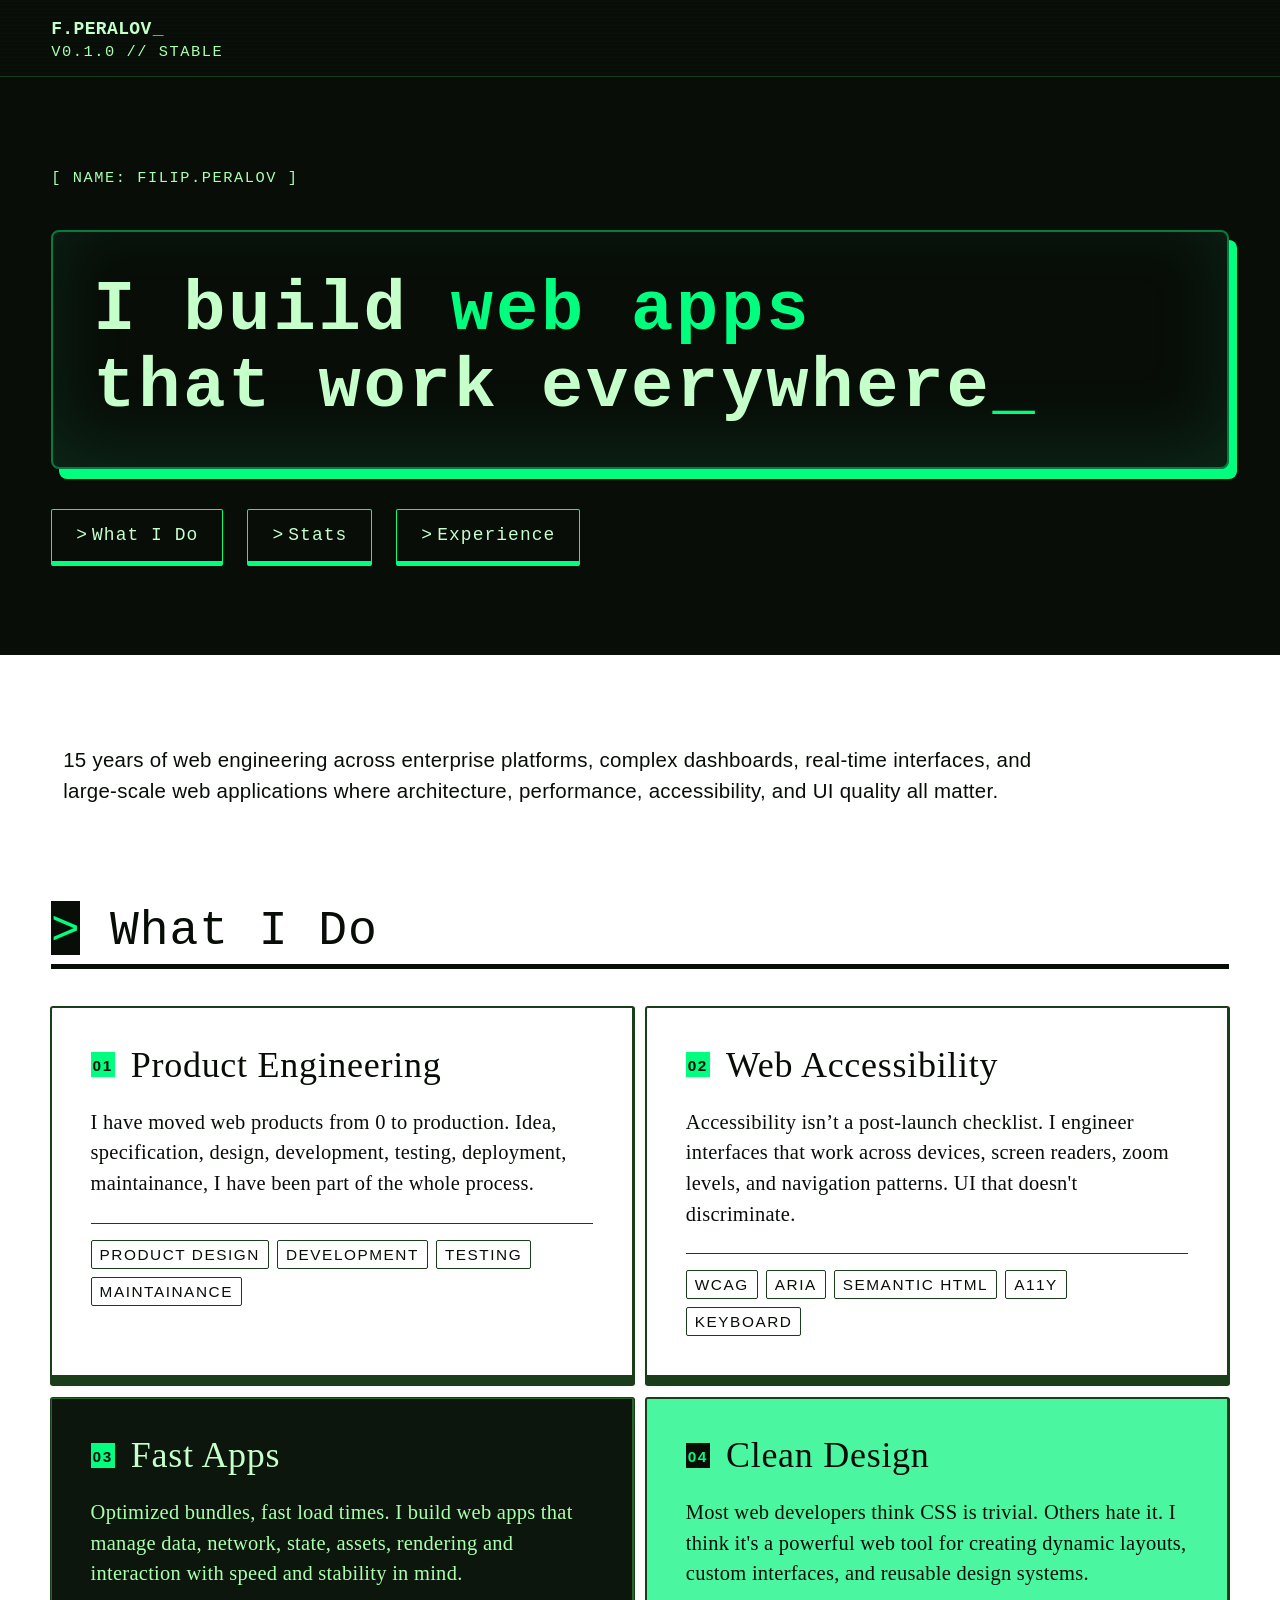
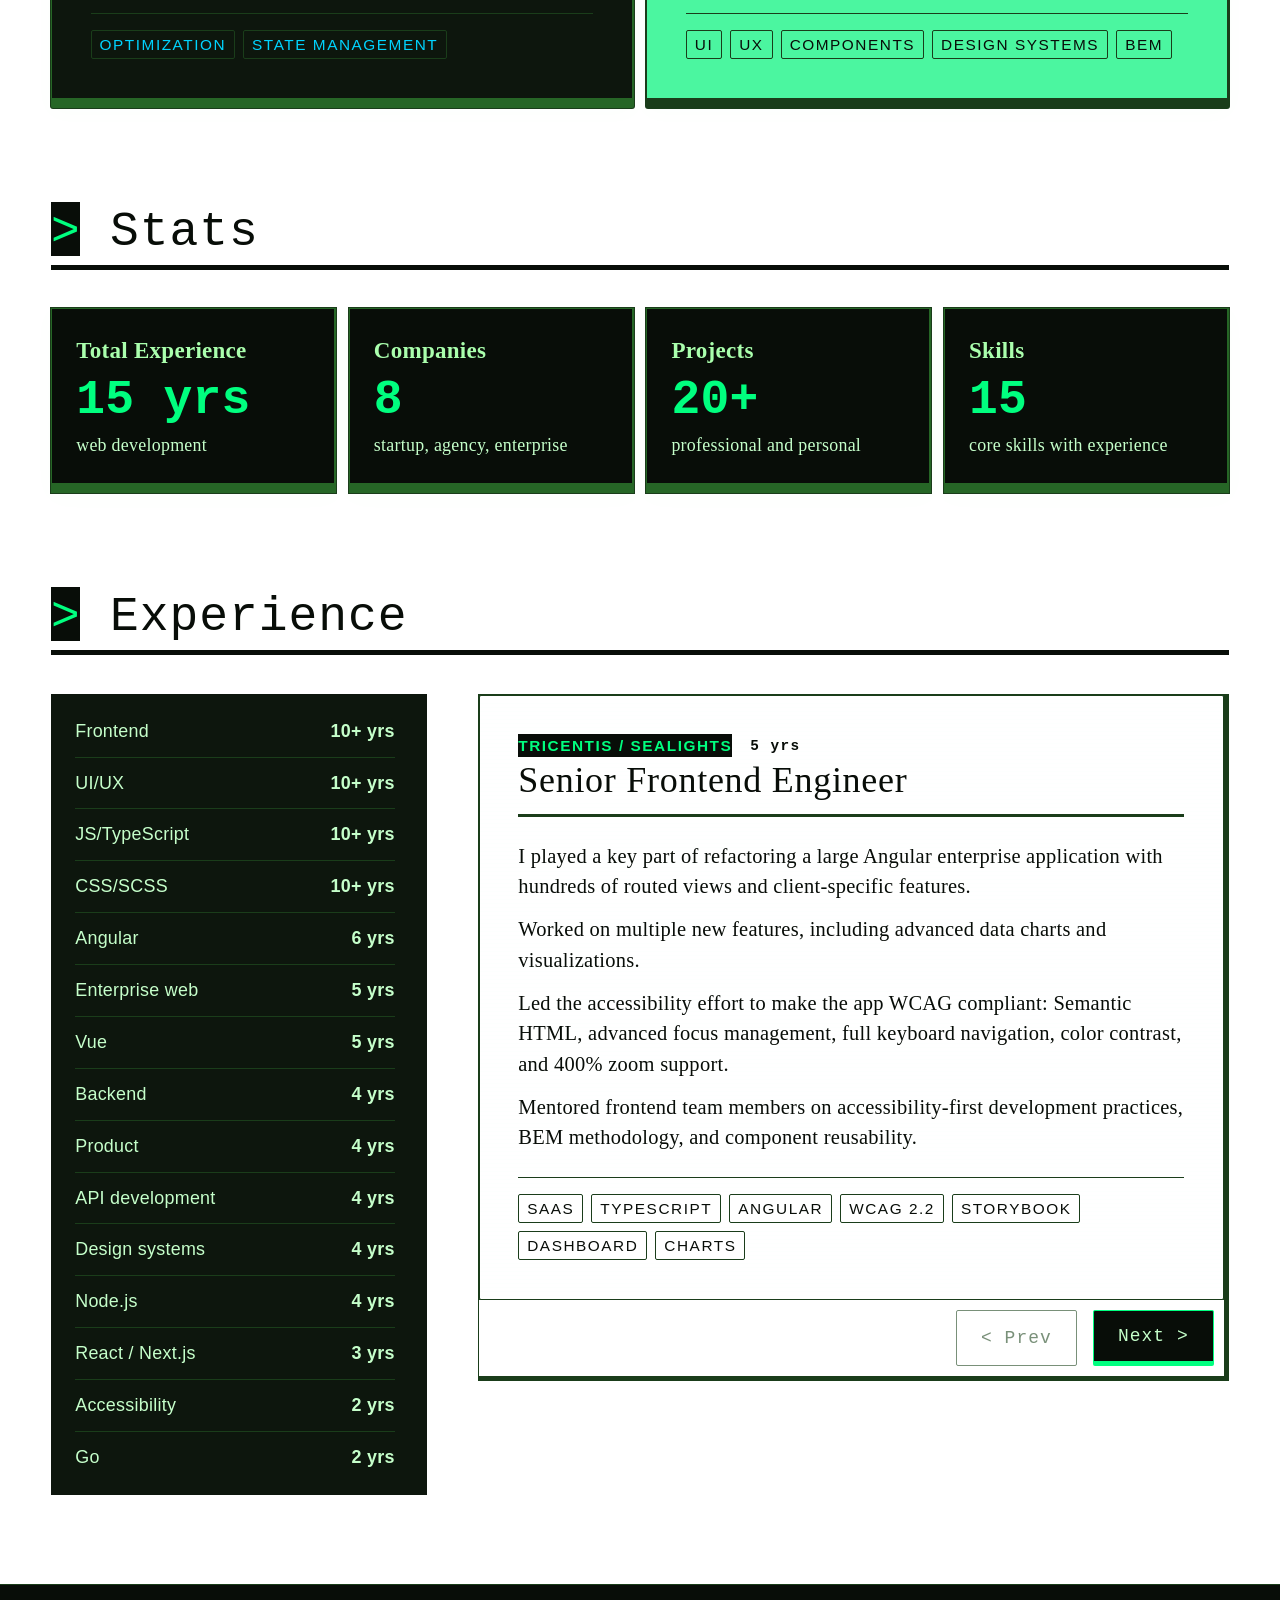
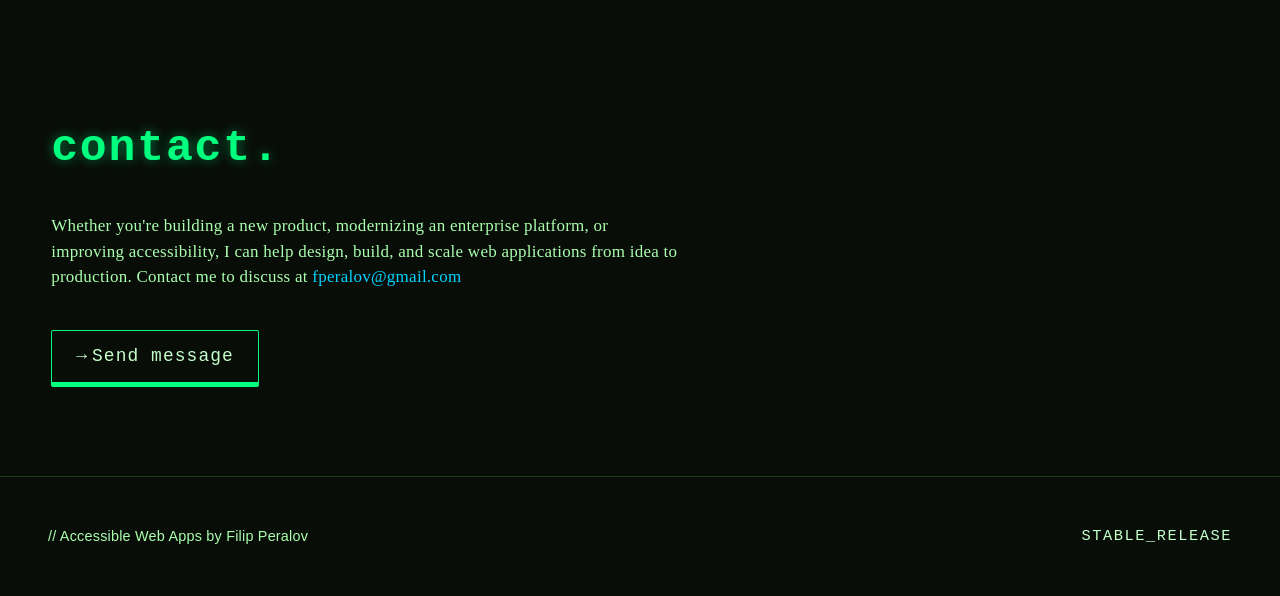
==== commit bac6dd1b: "Deploy CV website 2026-07-03T06:50:00Z" ====
--- a/index.html
+++ b/index.html
@@ -27,12 +27,12 @@
 <style>.portfolio[data-v-62df6933]{display:grid;transition:background-color var(--transition-slow),color var(--transition-slow)}@media(min-width:1920px){.portfolio[data-v-62df6933]{grid-template-columns:var(--layout-rail-2k) auto}}@media(min-width:2560px){.portfolio[data-v-62df6933]{grid-template-columns:var(--layout-rail-3k) auto}}.hero[data-v-62df6933]{background-color:var(--color-bg);padding:var(--space-section) var(--space-block)}@media(max-width:639px){.hero[data-v-62df6933]{min-height:80vh;padding-bottom:8vh}.hero .hero__inner[data-v-62df6933],.hero__inner[data-v-62df6933]{display:flex;flex-direction:column;height:100%;justify-content:space-between}}.hero__meta[data-v-62df6933]{display:flex;flex-wrap:wrap;gap:var(--space-sm) var(--space-xl);margin-bottom:var(--space-hero-frame)}.hero__tag[data-v-62df6933]{color:var(--color-text-secondary);font-family:var(--font-code);font-size:var(--size-label);letter-spacing:var(--letter-spacing-label);text-transform:uppercase}.hero__tag[data-v-62df6933]:before{content:"[ "}.hero__tag[data-v-62df6933]:after{content:" ]"}.hero__title[data-v-62df6933]{border:var(--border-width-md) solid var(--color-hero-border);border-radius:var(--radius-panel);box-shadow:var(--shadow-hero);-moz-column-gap:1ch;column-gap:1ch;display:flex;flex-direction:row;flex-wrap:wrap;font-family:var(--font-display);font-size:var(--size-display);font-weight:var(--font-weight-display);letter-spacing:var(--letter-spacing-display);line-height:var(--line-height-display);margin-bottom:var(--space-hero-frame);margin-right:10px;padding:var(--space-hero-frame);text-align:left;-webkit-user-select:none;-moz-user-select:none;user-select:none;width:100%}.hero__title[data-v-62df6933]:active{box-shadow:var(--shadow-hero-active);transform:translate(6px,6px)}@media(max-width:767px){.hero__title[data-v-62df6933]{flex-direction:column;font-size:var(--size-display-mobile)}}@media(max-width:379px){.hero__title[data-v-62df6933]{padding:var(--space-md)}}@media(min-width:1920px){.hero__title[data-v-62df6933]{flex-direction:column}}.hero__title-break[data-v-62df6933]{flex-basis:100%}@media(max-width:767px){.hero__title-break[data-v-62df6933]{display:none}}.hero__title-line[data-v-62df6933]{display:block}.hero__title-line--accent[data-v-62df6933]{color:var(--color-accent)}.hero__phrase-button[data-v-62df6933]{background:transparent;border:0;color:inherit;cursor:pointer;display:inline;font:inherit;letter-spacing:inherit;line-height:inherit;padding:0;text-align:inherit}.hero__phrase-button[data-v-62df6933]:hover{text-decoration:underline;text-decoration-thickness:var(--border-width-sm);text-underline-offset:var(--space-2xs)}.hero__phrase-button[data-v-62df6933]:focus-visible{border-radius:var(--radius-sm);outline:var(--focus-ring-width) solid var(--color-accent);outline-offset:var(--space-2xs)}.hero__cta-group[data-v-62df6933]{display:flex;flex-wrap:wrap;gap:var(--space-inline)}@media(max-width:639px){.hero__cta-group[data-v-62df6933]{flex-direction:column}}.career-snapshot[data-v-62df6933]{background-color:var(--color-bg-inverted);font-family:var(--font-family-card-accent)}.career-snapshot__intro[data-v-62df6933]{display:grid;gap:var(--space-md);max-width:100ch;padding:0 var(--space-md)}@media(min-width:1920px){.career-snapshot__intro[data-v-62df6933]{max-width:160ch}}.career-snapshot__intro p[data-v-62df6933]{color:var(--color-text-inverse);font-size:var(--font-size-card-body-accent)}.career-snapshot__eyebrow[data-v-62df6933]{color:var(--color-accent-alt);font-size:var(--size-label);letter-spacing:var(--letter-spacing-label);text-transform:uppercase}.stats-grid[data-v-62df6933]{display:grid;gap:var(--grid-gap);grid-template-columns:repeat(auto-fit,minmax(min(100%,var(--metric-card-min)),1fr))}@media(min-width:640px)and (max-width:1023px){.stats-grid[data-v-62df6933]{grid-template-columns:1fr 1fr}}.metric-card[data-v-62df6933]{background-color:var(--color-bg);border:var(--border-width-sm) solid var(--color-border);border-bottom:var(--border-width-xl) solid var(--color-border);border-right:var(--border-width-md) solid var(--color-border);box-shadow:var(--shadow-card);display:flex;flex-direction:column;gap:var(--space-sm);padding:var(--space-inline);transition:border-color var(--transition-fast),box-shadow var(--transition-fast)}.metric-card[data-v-62df6933],.metric-card[data-v-62df6933]:hover{border-color:var(--color-border-strong)}.metric-card[data-v-62df6933]:hover{box-shadow:var(--shadow-card-hover)}.metric-card span[data-v-62df6933]{font-size:var(--size-body)}.metric-card p[data-v-62df6933]{color:var(--color-text-secondary);font-size:var(--size-h3);font-weight:var(--font-weight-display)}.metric-card strong[data-v-62df6933]{color:var(--color-accent);font-family:var(--font-code);font-size:var(--size-h2);line-height:1}.metric-card span[data-v-62df6933]{color:var(--color-text)}.signal-grid[data-v-62df6933]{align-items:stretch;display:grid;gap:var(--space-block)}@media(min-width:768px){.signal-grid[data-v-62df6933]{grid-template-columns:minmax(var(--signal-sidebar-min),1fr) minmax(0,2fr)}}@media(max-width:639px){.signal-grid[data-v-62df6933]{gap:var(--space-section)}}.signal-panel[data-v-62df6933]{background-color:var(--color-surface);display:flex;flex-direction:column;gap:var(--grid-gap);padding:var(--space-inline)}.signal-panel--timeline[data-v-62df6933]{background-color:var(--color-bg-inverted);padding:0}.signal-panel--timeline .section-header[data-v-62df6933]{margin-bottom:var(--space-inline)}@media(min-width:768px){.signal-panel--skills[data-v-62df6933]{align-content:start;height:100%;min-height:0}}.signal-panel .skill-list li[data-v-62df6933],.signal-panel__header[data-v-62df6933]{align-items:baseline;display:flex;gap:var(--space-md);justify-content:space-between}.signal-panel__header h3[data-v-62df6933]{color:var(--color-text-primary);font-size:var(--size-body)}.signal-panel__header span[data-v-62df6933]{color:var(--color-text-secondary);font-size:var(--size-body)}.skill-list[data-v-62df6933]{display:grid;gap:var(--space-md)}@media(min-width:768px){.skill-list[data-v-62df6933]{min-height:0;overflow-y:auto;padding-right:var(--space-sm)}}.skill-list li[data-v-62df6933]{align-items:start;border-bottom:var(--border-width-sm) solid var(--color-border);padding-bottom:var(--space-md)}.skill-list li[data-v-62df6933]:last-child{border-bottom:0;padding-bottom:0}.skill-list span[data-v-62df6933],.skill-list strong[data-v-62df6933]{overflow-wrap:anywhere}.skill-list strong[data-v-62df6933]{color:var(--color-text-primary);text-align:right;white-space:nowrap}@media(max-width:639px){.skill-list strong[data-v-62df6933]{text-align:left}}</style>
 <link rel="preload" href="/resume/fonts/jetbrains-mono-latin.woff2" as="font" type="font/woff2" crossorigin>
 <link rel="preload" href="/resume/fonts/archivo-latin.woff2" as="font" type="font/woff2" crossorigin>
-<link rel="modulepreload" as="script" crossorigin href="/resume/_nuxt/YvmruEV_.js">
-<link rel="modulepreload" as="script" crossorigin href="/resume/_nuxt/Bd2F9LEC.js">
-<link rel="modulepreload" as="script" crossorigin href="/resume/_nuxt/DbWt6YBH.js">
-<link rel="modulepreload" as="script" crossorigin href="/resume/_nuxt/BrTTfQLY.js">
-<script type="module" src="/resume/_nuxt/YvmruEV_.js" crossorigin></script>
+<link rel="modulepreload" as="script" crossorigin href="/resume/_nuxt/t2aB7BTq.js">
+<link rel="modulepreload" as="script" crossorigin href="/resume/_nuxt/DnZuTgYu.js">
+<link rel="modulepreload" as="script" crossorigin href="/resume/_nuxt/loVFbSTG.js">
+<link rel="modulepreload" as="script" crossorigin href="/resume/_nuxt/BFnmVtcT.js">
+<script type="module" src="/resume/_nuxt/t2aB7BTq.js" crossorigin></script>
 <meta name="description" content="Personal CV website for Filip Peralov, frontend engineer focused on architecture, accessibility, performance, and design systems.">
 <meta name="theme-color" content="#080d08">
-<script id="unhead:payload" type="application/json">{"title":"Filip Peralov - Web Engineer"}</script></head><body><div id="__nuxt"><div class="app-shell" data-v-be7f0ead><a href="#main-content" class="skip-link" data-v-be7f0ead>Skip to main content</a><header class="app-header" role="banner" data-v-be7f0ead><div class="container app-header__inner" data-v-be7f0ead><div class="app-header__wordmark" data-v-be7f0ead><a aria-current="page" href="/resume/" class="router-link-active router-link-exact-active app-header__name" aria-label="Filip Peralov — Senior Frontend Engineer" data-v-be7f0ead> F.PERALOV<span class="app-header__cursor" aria-hidden="true" data-v-be7f0ead>_</span></a><span class="app-header__tagline" aria-hidden="true" data-v-be7f0ead> v0.1.0 // STABLE </span></div></div></header><main id="main-content" class="app-main" tabindex="-1" data-v-be7f0ead><!--[--><!--[--><div class="portfolio" data-v-62df6933><section class="hero" aria-labelledby="stable-hero-title" data-v-62df6933><div class="container hero__inner" data-v-62df6933><div aria-hidden="true" class="hero__meta" data-v-62df6933><span class="hero__tag" data-v-62df6933>NAME: FILIP.PERALOV</span></div><button id="stable-hero-title" class="hero__title" data-v-62df6933><span class="hero__title-line" data-v-62df6933>I build</span><span class="hero__title-line hero__title-line--accent" data-v-62df6933>web apps</span><span class="hero__title-break" data-v-62df6933></span><span class="hero__title-line" data-v-62df6933> that work </span><!--[--><span class="typewriter hero__title-line" aria-hidden="true" data-v-c24ba1ca><span class="typewriter__text" data-v-c24ba1ca>everywhere</span><span class="typewriter__cursor typewriter__cursor--blink" data-v-c24ba1ca>_</span></span><span role="status" aria-live="polite" aria-atomic="true" class="sr-only" data-v-c24ba1ca></span><!--]--></button><span class="sr-only" role="status" aria-live="polite" data-v-62df6933> I build web apps that work</span><div class="hero__cta-group" role="group" aria-label="Primary actions" data-v-62df6933><a href="#stable-concepts" class="cta cta--primary" data-v-62df6933><span aria-hidden="true" data-v-62df6933>&gt; </span>What I Do </a><a href="#stats" class="cta cta--primary" data-v-62df6933><span aria-hidden="true" data-v-62df6933>&gt; </span>Stats </a><a href="#experience" class="cta cta--primary" data-v-62df6933><span aria-hidden="true" data-v-62df6933>&gt; </span>Experience </a></div></div></section><div class="container quick-preview" data-v-62df6933><section class="career-snapshot__intro" data-v-62df6933><p data-v-62df6933>15 years of web engineering across enterprise platforms, complex dashboards, real-time interfaces, and large-scale web applications where architecture, performance, accessibility, and UI quality all matter.</p></section><section id="stable-concepts" class="concepts" aria-labelledby="stable-concepts-title" data-v-62df6933><div class="container" data-v-62df6933><header class="section-header" data-v-62df6933><h2 id="stable-concepts-title" class="section-header__title" data-v-62df6933><span class="section-header__prefix" aria-hidden="true" data-v-62df6933>&gt;</span> What I Do </h2></header><ol class="concepts__grid" role="list" data-v-62df6933><!--[--><li class="concept-card concept-card--white" data-v-62df6933 data-v-3122608a><article aria-labelledby="concept-01-title" data-v-3122608a><header class="concept-card__header" data-v-3122608a><span class="concept-card__index" aria-hidden="true" data-v-3122608a>01</span><h3 id="concept-01-title" class="concept-card__title" data-v-3122608a>Product Engineering</h3></header><div class="concept-card__body" data-v-3122608a><p data-v-3122608a>I have moved web products from 0 to production. Idea, specification, design, development, testing, deployment, maintainance, I have been part of the whole process.</p></div><footer class="concept-card__footer" data-v-3122608a><ul class="tag-list concept-card__tags" aria-label="Related disciplines" data-v-3122608a><!--[--><li class="tag-list__item concept-card__tag" data-v-3122608a>Product Design</li><li class="tag-list__item concept-card__tag" data-v-3122608a>Development</li><li class="tag-list__item concept-card__tag" data-v-3122608a>Testing</li><li class="tag-list__item concept-card__tag" data-v-3122608a>Maintainance</li><!--]--></ul></footer></article></li><li class="concept-card concept-card--white" data-v-62df6933 data-v-3122608a><article aria-labelledby="concept-02-title" data-v-3122608a><header class="concept-card__header" data-v-3122608a><span class="concept-card__index" aria-hidden="true" data-v-3122608a>02</span><h3 id="concept-02-title" class="concept-card__title" data-v-3122608a>Web Accessibility</h3></header><div class="concept-card__body" data-v-3122608a><p data-v-3122608a>Accessibility isn’t a post-launch checklist. I engineer interfaces that work across devices, screen readers, zoom levels, and navigation patterns. UI that doesn&#39;t discriminate.</p></div><footer class="concept-card__footer" data-v-3122608a><ul class="tag-list concept-card__tags" aria-label="Related disciplines" data-v-3122608a><!--[--><li class="tag-list__item concept-card__tag" data-v-3122608a>WCAG</li><li class="tag-list__item concept-card__tag" data-v-3122608a>ARIA</li><li class="tag-list__item concept-card__tag" data-v-3122608a>Semantic HTML</li><li class="tag-list__item concept-card__tag" data-v-3122608a>a11y</li><li class="tag-list__item concept-card__tag" data-v-3122608a>Keyboard</li><!--]--></ul></footer></article></li><li class="concept-card concept-card--performance" data-v-62df6933 data-v-3122608a><article aria-labelledby="concept-03-title" data-v-3122608a><header class="concept-card__header" data-v-3122608a><span class="concept-card__index" aria-hidden="true" data-v-3122608a>03</span><h3 id="concept-03-title" class="concept-card__title" data-v-3122608a>Fast Apps</h3></header><div class="concept-card__body" data-v-3122608a><p data-v-3122608a>Optimized bundles, fast load times. I build web apps that manage data, network, state, assets, rendering and interaction with speed and stability in mind.</p></div><footer class="concept-card__footer" data-v-3122608a><ul class="tag-list concept-card__tags" aria-label="Related disciplines" data-v-3122608a><!--[--><li class="tag-list__item concept-card__tag" data-v-3122608a>Optimization</li><li class="tag-list__item concept-card__tag" data-v-3122608a>State Management</li><!--]--></ul></footer></article></li><li class="concept-card concept-card--design" data-v-62df6933 data-v-3122608a><article aria-labelledby="concept-04-title" data-v-3122608a><header class="concept-card__header" data-v-3122608a><span class="concept-card__index" aria-hidden="true" data-v-3122608a>04</span><h3 id="concept-04-title" class="concept-card__title" data-v-3122608a>Clean Design</h3></header><div class="concept-card__body" data-v-3122608a><p data-v-3122608a>Most web developers think CSS is trivial. Others hate it. I think it&#39;s a powerful web tool for creating dynamic layouts, custom interfaces, and reusable design systems.</p></div><footer class="concept-card__footer" data-v-3122608a><ul class="tag-list concept-card__tags" aria-label="Related disciplines" data-v-3122608a><!--[--><li class="tag-list__item concept-card__tag" data-v-3122608a>UI</li><li class="tag-list__item concept-card__tag" data-v-3122608a>UX</li><li class="tag-list__item concept-card__tag" data-v-3122608a>Components</li><li class="tag-list__item concept-card__tag" data-v-3122608a>Design Systems</li><li class="tag-list__item concept-card__tag" data-v-3122608a>BEM</li><!--]--></ul></footer></article></li><!--]--></ol></div></section><section id="stats" class="career-snapshot" aria-labelledby="career-snapshot-title" data-v-62df6933><div class="container" data-v-62df6933><header class="section-header" data-v-62df6933><h2 id="career-snapshot-title" class="section-header__title" data-v-62df6933><span class="section-header__prefix" aria-hidden="true" data-v-62df6933>&gt;</span> Stats </h2></header><div class="stats-grid" aria-label="Career stats" data-v-62df6933><!--[--><article class="metric-card" data-v-62df6933><p data-v-62df6933>Total Experience</p><strong data-v-62df6933>15 yrs</strong><span data-v-62df6933>web development</span></article><article class="metric-card" data-v-62df6933><p data-v-62df6933>Companies</p><strong data-v-62df6933>8</strong><span data-v-62df6933>startup, agency, enterprise</span></article><article class="metric-card" data-v-62df6933><p data-v-62df6933>Projects</p><strong data-v-62df6933>20+</strong><span data-v-62df6933>professional and personal</span></article><article class="metric-card" data-v-62df6933><p data-v-62df6933>Skills</p><strong data-v-62df6933>14</strong><span data-v-62df6933>core skills with experience</span></article><!--]--></div></div></section><section id="experience" aria-labelledby="timeline-title" data-v-62df6933><header class="section-header" data-v-62df6933><h3 id="timeline-title" class="section-header__title" data-v-62df6933><span class="section-header__prefix" aria-hidden="true" data-v-62df6933>&gt;</span> Experience </h3></header><div class="signal-grid" data-v-62df6933><aside class="signal-panel signal-panel--skills" aria-labelledby="skills-title" data-v-62df6933><ol class="skill-list" role="list" data-v-62df6933><!--[--><li data-v-62df6933><span data-v-62df6933>Frontend</span><strong data-v-62df6933>10+ yrs</strong></li><li data-v-62df6933><span data-v-62df6933>UI/UX</span><strong data-v-62df6933>10+ yrs</strong></li><li data-v-62df6933><span data-v-62df6933>TypeScript / JS</span><strong data-v-62df6933>10+ yrs</strong></li><li data-v-62df6933><span data-v-62df6933>Enterprise web</span><strong data-v-62df6933>5 yrs</strong></li><li data-v-62df6933><span data-v-62df6933>Angular</span><strong data-v-62df6933>6 yrs</strong></li><li data-v-62df6933><span data-v-62df6933>Vue</span><strong data-v-62df6933>5 yrs</strong></li><li data-v-62df6933><span data-v-62df6933>Backend</span><strong data-v-62df6933>4 yrs</strong></li><li data-v-62df6933><span data-v-62df6933>Product</span><strong data-v-62df6933>4 yrs</strong></li><li data-v-62df6933><span data-v-62df6933>API development</span><strong data-v-62df6933>4 yrs</strong></li><li data-v-62df6933><span data-v-62df6933>Design systems</span><strong data-v-62df6933>4 yrs</strong></li><li data-v-62df6933><span data-v-62df6933>Node.js</span><strong data-v-62df6933>4 yrs</strong></li><li data-v-62df6933><span data-v-62df6933>React / Next.js</span><strong data-v-62df6933>3 yrs</strong></li><li data-v-62df6933><span data-v-62df6933>Accessibility</span><strong data-v-62df6933>2 yrs</strong></li><li data-v-62df6933><span data-v-62df6933>Go</span><strong data-v-62df6933>2 yrs</strong></li><!--]--></ol></aside><section class="signal-panel signal-panel--timeline" data-v-62df6933><div class="card-deck position-deck" aria-label="Position timeline" data-v-62df6933 data-v-11473ce1><div class="card-deck__stage" aria-live="polite" tabindex="0" data-v-11473ce1><!--[--><div class="card-deck__card card-deck__card--active" aria-hidden="false" data-v-11473ce1><!--[--><article class="cv-position-card" aria-labelledby="cv-position-sealights-tricentis-title" data-v-62df6933 data-v-c82304b6><header class="cv-position-card__header" data-v-c82304b6><div class="cv-position-card__heading" data-v-c82304b6><div class="cv-position-card__eyebrow" data-v-c82304b6><span class="cv-position-card__company" data-v-c82304b6>Tricentis / SeaLights</span><p class="cv-position-card__index" data-v-c82304b6>5 yrs</p></div><h3 id="cv-position-sealights-tricentis-title" class="cv-position-card__title" data-v-c82304b6>Senior Frontend Engineer</h3></div></header><ul class="cv-position-card__details" aria-label="Position details" data-v-c82304b6><!--[--><li data-v-c82304b6>I played a key part of refactoring a large Angular enterprise application with hundreds of routed views and client-specific features.</li><li data-v-c82304b6>Worked on multiple new features, including advanced data charts and visualizations.</li><li data-v-c82304b6>Led the accessibility effort to make the app WCAG compliant: Semantic HTML, advanced focus management, full keyboard navigation, color contrast, and 400% zoom support.</li><li data-v-c82304b6>Mentored frontend team members on accessibility-first development practices, BEM methodology, and component reusability.</li><!--]--></ul><footer class="cv-position-card__footer" data-v-c82304b6><ul class="tag-list cv-position-card__tags" aria-label="Role tags" data-v-c82304b6><!--[--><li class="tag-list__item cv-position-card__tag" data-v-c82304b6>SaaS</li><li class="tag-list__item cv-position-card__tag" data-v-c82304b6>TypeScript</li><li class="tag-list__item cv-position-card__tag" data-v-c82304b6>Angular</li><li class="tag-list__item cv-position-card__tag" data-v-c82304b6>WCAG 2.2</li><li class="tag-list__item cv-position-card__tag" data-v-c82304b6>Storybook</li><li class="tag-list__item cv-position-card__tag" data-v-c82304b6>Dashboard</li><li class="tag-list__item cv-position-card__tag" data-v-c82304b6>Charts</li><!--]--></ul></footer></article><!--]--></div><div class="card-deck__card" aria-hidden="true" data-v-11473ce1><!--[--><article class="cv-position-card" aria-labelledby="cv-position-vlt-apps-title" data-v-62df6933 data-v-c82304b6><header class="cv-position-card__header" data-v-c82304b6><div class="cv-position-card__heading" data-v-c82304b6><div class="cv-position-card__eyebrow" data-v-c82304b6><span class="cv-position-card__company" data-v-c82304b6>VLT APPS</span><p class="cv-position-card__index" data-v-c82304b6>4 yrs 6 mo</p></div><h3 id="cv-position-vlt-apps-title" class="cv-position-card__title" data-v-c82304b6>Co-founder &amp; Lead Developer</h3></div></header><ul class="cv-position-card__details" aria-label="Position details" data-v-c82304b6><!--[--><li data-v-c82304b6>Co-founded and led development of TheValet, a real-time web and mobile platform for valet operations.</li><li data-v-c82304b6>Designed the product experience, user flows, and a custom design system for fast-paced operational workflows.</li><li data-v-c82304b6>Built the database model, real-time APIs, cross-platform tablet app (dashboard) and mobile app (client). Led 2 additional developers.</li><!--]--></ul><footer class="cv-position-card__footer" data-v-c82304b6><ul class="tag-list cv-position-card__tags" aria-label="Role tags" data-v-c82304b6><!--[--><li class="tag-list__item cv-position-card__tag" data-v-c82304b6>TypeScript</li><li class="tag-list__item cv-position-card__tag" data-v-c82304b6>Vue</li><li class="tag-list__item cv-position-card__tag" data-v-c82304b6>Vuex</li><li class="tag-list__item cv-position-card__tag" data-v-c82304b6>Feathers.js</li><li class="tag-list__item cv-position-card__tag" data-v-c82304b6>Ionic</li><li class="tag-list__item cv-position-card__tag" data-v-c82304b6>GCP</li><li class="tag-list__item cv-position-card__tag" data-v-c82304b6>MySQL</li><!--]--></ul></footer></article><!--]--></div><div class="card-deck__card" aria-hidden="true" data-v-11473ce1><!--[--><article class="cv-position-card" aria-labelledby="cv-position-dept-title" data-v-62df6933 data-v-c82304b6><header class="cv-position-card__header" data-v-c82304b6><div class="cv-position-card__heading" data-v-c82304b6><div class="cv-position-card__eyebrow" data-v-c82304b6><span class="cv-position-card__company" data-v-c82304b6>DEPT</span><p class="cv-position-card__index" data-v-c82304b6>7 mo</p></div><h3 id="cv-position-dept-title" class="cv-position-card__title" data-v-c82304b6>Senior Frontend Developer</h3></div></header><ul class="cv-position-card__details" aria-label="Position details" data-v-c82304b6><!--[--><li data-v-c82304b6>Created a digital traveling brochure using React for the frontend and Kontent.ai headless CMS as a backend service.</li><li data-v-c82304b6>Worked closely with UI/UX designers to implement a pixel-perfect, highly responsive user interface directly from Figma documents.</li><li data-v-c82304b6>Built a responsive Next.js e-learning platform integrating Contentful CMS and engineering reusable layout components.</li><!--]--></ul><footer class="cv-position-card__footer" data-v-c82304b6><ul class="tag-list cv-position-card__tags" aria-label="Role tags" data-v-c82304b6><!--[--><li class="tag-list__item cv-position-card__tag" data-v-c82304b6>Typescript</li><li class="tag-list__item cv-position-card__tag" data-v-c82304b6>React</li><li class="tag-list__item cv-position-card__tag" data-v-c82304b6>Next.js</li><li class="tag-list__item cv-position-card__tag" data-v-c82304b6>Contentful</li><li class="tag-list__item cv-position-card__tag" data-v-c82304b6>Kontent.ai</li><li class="tag-list__item cv-position-card__tag" data-v-c82304b6>CSS</li><!--]--></ul></footer></article><!--]--></div><div class="card-deck__card" aria-hidden="true" data-v-11473ce1><!--[--><article class="cv-position-card" aria-labelledby="cv-position-gateone-title" data-v-62df6933 data-v-c82304b6><header class="cv-position-card__header" data-v-c82304b6><div class="cv-position-card__heading" data-v-c82304b6><div class="cv-position-card__eyebrow" data-v-c82304b6><span class="cv-position-card__company" data-v-c82304b6>GateOne.io</span><p class="cv-position-card__index" data-v-c82304b6>9 mo</p></div><h3 id="cv-position-gateone-title" class="cv-position-card__title" data-v-c82304b6>Fullstack Web Engineer</h3></div></header><ul class="cv-position-card__details" aria-label="Position details" data-v-c82304b6><!--[--><li data-v-c82304b6>I designed and developed APIs in Go with Buffalo and Goa frameworks</li><li data-v-c82304b6>Led the development of a delivery tracking application using Vue, Vuex, and Leaflet Maps, with Node.js and Feathers.js on the backend.</li><li data-v-c82304b6>Created a Swagger-based frontend framework capable of dynamically generating forms from API definitions.</li><li data-v-c82304b6>Led the hiring and onboarding process for new interns, supporting their training and integration into the development team.</li><!--]--></ul><footer class="cv-position-card__footer" data-v-c82304b6><ul class="tag-list cv-position-card__tags" aria-label="Role tags" data-v-c82304b6><!--[--><li class="tag-list__item cv-position-card__tag" data-v-c82304b6>Go</li><li class="tag-list__item cv-position-card__tag" data-v-c82304b6>Vue</li><li class="tag-list__item cv-position-card__tag" data-v-c82304b6>Node.js</li><li class="tag-list__item cv-position-card__tag" data-v-c82304b6>Feathers.js</li><li class="tag-list__item cv-position-card__tag" data-v-c82304b6>TypeScript</li><!--]--></ul></footer></article><!--]--></div><div class="card-deck__card" aria-hidden="true" data-v-11473ce1><!--[--><article class="cv-position-card" aria-labelledby="cv-position-gateone-frontend-title" data-v-62df6933 data-v-c82304b6><header class="cv-position-card__header" data-v-c82304b6><div class="cv-position-card__heading" data-v-c82304b6><div class="cv-position-card__eyebrow" data-v-c82304b6><span class="cv-position-card__company" data-v-c82304b6>GateOne.io</span><p class="cv-position-card__index" data-v-c82304b6>1 yr 2 mo</p></div><h3 id="cv-position-gateone-frontend-title" class="cv-position-card__title" data-v-c82304b6>Senior Frontend Engineer</h3></div></header><ul class="cv-position-card__details" aria-label="Position details" data-v-c82304b6><!--[--><li data-v-c82304b6>Completely refactored and modernized a legacy AngularJS POS system into Angular 4, drastically increasing application maintainability.</li><li data-v-c82304b6>Participated directly in technical hiring and led a team of 3 developers to deliver a production-ready application within 6 months.</li><li data-v-c82304b6>Secured a key contract extension with the client due to successful, high-quality milestones and team scaling.</li><!--]--></ul><footer class="cv-position-card__footer" data-v-c82304b6><ul class="tag-list cv-position-card__tags" aria-label="Role tags" data-v-c82304b6><!--[--><li class="tag-list__item cv-position-card__tag" data-v-c82304b6>Angular</li><li class="tag-list__item cv-position-card__tag" data-v-c82304b6>Vue</li><li class="tag-list__item cv-position-card__tag" data-v-c82304b6>Node.js</li><li class="tag-list__item cv-position-card__tag" data-v-c82304b6>Feathers.js</li><li class="tag-list__item cv-position-card__tag" data-v-c82304b6>Go</li><!--]--></ul></footer></article><!--]--></div><div class="card-deck__card" aria-hidden="true" data-v-11473ce1><!--[--><article class="cv-position-card" aria-labelledby="cv-position-matrix-global-title" data-v-62df6933 data-v-c82304b6><header class="cv-position-card__header" data-v-c82304b6><div class="cv-position-card__heading" data-v-c82304b6><div class="cv-position-card__eyebrow" data-v-c82304b6><span class="cv-position-card__company" data-v-c82304b6>Matrix Global</span><p class="cv-position-card__index" data-v-c82304b6>6 mo</p></div><h3 id="cv-position-matrix-global-title" class="cv-position-card__title" data-v-c82304b6>Frontend Developer</h3></div></header><ul class="cv-position-card__details" aria-label="Position details" data-v-c82304b6><!--[--><li data-v-c82304b6>Engineered WAP-enabled web applications to guarantee solid functionality on highly legacy mobile environments.</li><li data-v-c82304b6>Mastered legacy CSS specifications from the late 90s and early 2000s to maintain precise design consistency across strict browser constraints.</li><li data-v-c82304b6>Collaborated on a complex Java-based enterprise content editor featuring multiple visual themes and JSX templates.</li><!--]--></ul><footer class="cv-position-card__footer" data-v-c82304b6><ul class="tag-list cv-position-card__tags" aria-label="Role tags" data-v-c82304b6><!--[--><li class="tag-list__item cv-position-card__tag" data-v-c82304b6>HTML</li><li class="tag-list__item cv-position-card__tag" data-v-c82304b6>CSS</li><li class="tag-list__item cv-position-card__tag" data-v-c82304b6>JavaScript</li><li class="tag-list__item cv-position-card__tag" data-v-c82304b6>WAP</li><li class="tag-list__item cv-position-card__tag" data-v-c82304b6>Java</li><!--]--></ul></footer></article><!--]--></div><div class="card-deck__card" aria-hidden="true" data-v-11473ce1><!--[--><article class="cv-position-card" aria-labelledby="cv-position-prodibi-title" data-v-62df6933 data-v-c82304b6><header class="cv-position-card__header" data-v-c82304b6><div class="cv-position-card__heading" data-v-c82304b6><div class="cv-position-card__eyebrow" data-v-c82304b6><span class="cv-position-card__company" data-v-c82304b6>Prodibi</span><p class="cv-position-card__index" data-v-c82304b6>1 yr 11 mo</p></div><h3 id="cv-position-prodibi-title" class="cv-position-card__title" data-v-c82304b6>Frontend Developer</h3></div></header><ul class="cv-position-card__details" aria-label="Position details" data-v-c82304b6><!--[--><li data-v-c82304b6>Engineered a high-performance web image viewer capable of loading and scaling gigapixel images dynamically using HTML5 Canvas and vanilla JS.</li><li data-v-c82304b6>Developed a robust React admin dashboard tailored for massive file uploads, granular album management, and external embed systems.</li><li data-v-c82304b6>Planned and architecturalized a completely customizable drag-and-drop album layout builder packed with modular visual components.</li><!--]--></ul><footer class="cv-position-card__footer" data-v-c82304b6><ul class="tag-list cv-position-card__tags" aria-label="Role tags" data-v-c82304b6><!--[--><li class="tag-list__item cv-position-card__tag" data-v-c82304b6>Canvas</li><li class="tag-list__item cv-position-card__tag" data-v-c82304b6>React</li><li class="tag-list__item cv-position-card__tag" data-v-c82304b6>Performance</li><li class="tag-list__item cv-position-card__tag" data-v-c82304b6>JavaScript</li><li class="tag-list__item cv-position-card__tag" data-v-c82304b6>Cloud</li><!--]--></ul></footer></article><!--]--></div><div class="card-deck__card" aria-hidden="true" data-v-11473ce1><!--[--><article class="cv-position-card" aria-labelledby="cv-position-tricode-title" data-v-62df6933 data-v-c82304b6><header class="cv-position-card__header" data-v-c82304b6><div class="cv-position-card__heading" data-v-c82304b6><div class="cv-position-card__eyebrow" data-v-c82304b6><span class="cv-position-card__company" data-v-c82304b6>Tricode</span><p class="cv-position-card__index" data-v-c82304b6>1 yr 3 mo</p></div><h3 id="cv-position-tricode-title" class="cv-position-card__title" data-v-c82304b6>Frontend Developer</h3></div></header><ul class="cv-position-card__details" aria-label="Position details" data-v-c82304b6><!--[--><li data-v-c82304b6>Contributed as a core frontend developer on a massive enterprise CQ5 telecommunications platform localized across multiple global variants.</li><li data-v-c82304b6>Built complex, fluid, and responsive web forms natively within the Adobe Experience Manager (AEM) ecosystem.</li><li data-v-c82304b6>Authored structured page templates utilizing JSP, jQuery, and CSS while optimizing runtime module initialization with RequireJS.</li><!--]--></ul><footer class="cv-position-card__footer" data-v-c82304b6><ul class="tag-list cv-position-card__tags" aria-label="Role tags" data-v-c82304b6><!--[--><li class="tag-list__item cv-position-card__tag" data-v-c82304b6>AEM</li><li class="tag-list__item cv-position-card__tag" data-v-c82304b6>CQ5</li><li class="tag-list__item cv-position-card__tag" data-v-c82304b6>JSP</li><li class="tag-list__item cv-position-card__tag" data-v-c82304b6>jQuery</li><li class="tag-list__item cv-position-card__tag" data-v-c82304b6>RequireJS</li><!--]--></ul></footer></article><!--]--></div><div class="card-deck__card" aria-hidden="true" data-v-11473ce1><!--[--><article class="cv-position-card" aria-labelledby="cv-position-re4m-title" data-v-62df6933 data-v-c82304b6><header class="cv-position-card__header" data-v-c82304b6><div class="cv-position-card__heading" data-v-c82304b6><div class="cv-position-card__eyebrow" data-v-c82304b6><span class="cv-position-card__company" data-v-c82304b6>Reform Solution Center</span><p class="cv-position-card__index" data-v-c82304b6>1 yr 6 mo</p></div><h3 id="cv-position-re4m-title" class="cv-position-card__title" data-v-c82304b6>Game Developer</h3></div></header><ul class="cv-position-card__details" aria-label="Position details" data-v-c82304b6><!--[--><li data-v-c82304b6>Developed a real-time, interactive Backgammon game client architecture using Adobe Flash and ActionScript 3.</li><li data-v-c82304b6>Built a modular web gaming lobby with vanilla JavaScript and jQuery to manage real-time client-side states.</li><li data-v-c82304b6>Integrated Socket.io to establish persistent, bidirectional, low-latency network pipelines connecting directly to a Node.js backend.</li><!--]--></ul><footer class="cv-position-card__footer" data-v-c82304b6><ul class="tag-list cv-position-card__tags" aria-label="Role tags" data-v-c82304b6><!--[--><li class="tag-list__item cv-position-card__tag" data-v-c82304b6>Flash</li><li class="tag-list__item cv-position-card__tag" data-v-c82304b6>Socket.io</li><li class="tag-list__item cv-position-card__tag" data-v-c82304b6>JavaScript</li><li class="tag-list__item cv-position-card__tag" data-v-c82304b6>Games</li><!--]--></ul></footer></article><!--]--></div><!--]--></div><div class="card-deck__footer" data-v-11473ce1><div class="card-deck__actions" role="group" aria-label="Position timeline" data-v-11473ce1><button class="cta cta--primary card-deck__action" type="button" disabled data-v-11473ce1>&lt; Prev</button><button class="cta cta--primary card-deck__action" type="button" data-v-11473ce1>Next &gt;</button></div></div></div></section></div></section></div></div><section class="connect" aria-labelledby="connect-title" data-v-62df6933><div class="container connect__inner" data-v-62df6933><h2 id="connect-title" class="connect__title" data-v-62df6933><span class="connect__title-line" data-v-62df6933>Open for</span><span class="connect__title-line connect__title-line--accent" data-v-62df6933>contact.</span></h2><p class="connect__body" data-v-62df6933><span class="os-stable-only" data-v-62df6933> Whether you&#39;re building a new product, modernizing an enterprise platform, or improving accessibility, I can help design, build, and scale web applications from idea to production. Contact me to discuss at <a href="mailto:fperalov@gmail.com" data-v-62df6933>fperalov@gmail.com</a></span></p><div class="connect__\s" role="group" aria-label="Contact options" data-v-62df6933><a href="mailto:fperalov@gmail.com" class="cta cta--primary connect__cta" data-v-62df6933><span class="os-stable-only" aria-hidden="true" data-v-62df6933>→ </span><span class="os-stable-only" data-v-62df6933>Send message</span></a></div></div></section><!--]--><!--]--></main><footer class="app-footer" role="contentinfo" data-v-be7f0ead><div class="container app-footer__inner" data-v-be7f0ead><p class="app-footer__copy" data-v-be7f0ead><span aria-hidden="true" data-v-be7f0ead>// </span>Accessible Web Apps by Filip Peralov </p><p class="app-footer__os-sig" aria-label="Active operating system" data-v-be7f0ead> STABLE_RELEASE </p></div></footer></div></div><div id="teleports"></div><script>window.__NUXT__={};window.__NUXT__.config={public:{},app:{baseURL:"/resume/",buildId:"e46b912d-f7b5-43eb-8b06-0ac5eda602da",buildAssetsDir:"/_nuxt/",cdnURL:""}}</script>
-<script type="application/json" data-nuxt-data="nuxt-app" data-ssr="true" id="__NUXT_DATA__">[["ShallowReactive",1],{"prerenderedAt":2,"data":3,"state":5,"once":7,"_errors":8,"serverRendered":10,"path":11},1783059943602,["ShallowReactive",4],{},["Reactive",6],{},["Set"],["ShallowReactive",9],{},true,"\u002F"]</script></body></html>+<script id="unhead:payload" type="application/json">{"title":"Filip Peralov - Web Engineer"}</script></head><body><div id="__nuxt"><div class="app-shell" data-v-be7f0ead><a href="#main-content" class="skip-link" data-v-be7f0ead>Skip to main content</a><header class="app-header" role="banner" data-v-be7f0ead><div class="container app-header__inner" data-v-be7f0ead><div class="app-header__wordmark" data-v-be7f0ead><a aria-current="page" href="/resume/" class="router-link-active router-link-exact-active app-header__name" aria-label="Filip Peralov — Senior Frontend Engineer" data-v-be7f0ead> F.PERALOV<span class="app-header__cursor" aria-hidden="true" data-v-be7f0ead>_</span></a><span class="app-header__tagline" aria-hidden="true" data-v-be7f0ead> v0.1.0 // STABLE </span></div></div></header><main id="main-content" class="app-main" tabindex="-1" data-v-be7f0ead><!--[--><!--[--><div class="portfolio" data-v-62df6933><section class="hero" aria-labelledby="stable-hero-title" data-v-62df6933><div class="container hero__inner" data-v-62df6933><div aria-hidden="true" class="hero__meta" data-v-62df6933><span class="hero__tag" data-v-62df6933>NAME: FILIP.PERALOV</span></div><button id="stable-hero-title" class="hero__title" data-v-62df6933><span class="hero__title-line" data-v-62df6933>I build</span><span class="hero__title-line hero__title-line--accent" data-v-62df6933>web apps</span><span class="hero__title-break" data-v-62df6933></span><span class="hero__title-line" data-v-62df6933> that work </span><!--[--><span class="typewriter hero__title-line" aria-hidden="true" data-v-c24ba1ca><span class="typewriter__text" data-v-c24ba1ca>everywhere</span><span class="typewriter__cursor typewriter__cursor--blink" data-v-c24ba1ca>_</span></span><span role="status" aria-live="polite" aria-atomic="true" class="sr-only" data-v-c24ba1ca></span><!--]--></button><span class="sr-only" role="status" aria-live="polite" data-v-62df6933> I build web apps that work</span><div class="hero__cta-group" role="group" aria-label="Primary actions" data-v-62df6933><a href="#stable-concepts" class="cta cta--primary" data-v-62df6933><span aria-hidden="true" data-v-62df6933>&gt; </span>What I Do </a><a href="#stats" class="cta cta--primary" data-v-62df6933><span aria-hidden="true" data-v-62df6933>&gt; </span>Stats </a><a href="#experience" class="cta cta--primary" data-v-62df6933><span aria-hidden="true" data-v-62df6933>&gt; </span>Experience </a></div></div></section><div class="container quick-preview" data-v-62df6933><section class="career-snapshot__intro" data-v-62df6933><p data-v-62df6933>15 years of web engineering across enterprise platforms, complex dashboards, real-time interfaces, and large-scale web applications where architecture, performance, accessibility, and UI quality all matter.</p></section><section id="stable-concepts" class="concepts" aria-labelledby="stable-concepts-title" data-v-62df6933><div class="container" data-v-62df6933><header class="section-header" data-v-62df6933><h2 id="stable-concepts-title" class="section-header__title" data-v-62df6933><span class="section-header__prefix" aria-hidden="true" data-v-62df6933>&gt;</span> What I Do </h2></header><ol class="concepts__grid" role="list" data-v-62df6933><!--[--><li class="concept-card concept-card--white" data-v-62df6933 data-v-3122608a><article aria-labelledby="concept-01-title" data-v-3122608a><header class="concept-card__header" data-v-3122608a><span class="concept-card__index" aria-hidden="true" data-v-3122608a>01</span><h3 id="concept-01-title" class="concept-card__title" data-v-3122608a>Product Engineering</h3></header><div class="concept-card__body" data-v-3122608a><p data-v-3122608a>I have moved web products from 0 to production. Idea, specification, design, development, testing, deployment, maintainance, I have been part of the whole process.</p></div><footer class="concept-card__footer" data-v-3122608a><ul class="tag-list concept-card__tags" aria-label="Related disciplines" data-v-3122608a><!--[--><li class="tag-list__item concept-card__tag" data-v-3122608a>Product Design</li><li class="tag-list__item concept-card__tag" data-v-3122608a>Development</li><li class="tag-list__item concept-card__tag" data-v-3122608a>Testing</li><li class="tag-list__item concept-card__tag" data-v-3122608a>Maintainance</li><!--]--></ul></footer></article></li><li class="concept-card concept-card--white" data-v-62df6933 data-v-3122608a><article aria-labelledby="concept-02-title" data-v-3122608a><header class="concept-card__header" data-v-3122608a><span class="concept-card__index" aria-hidden="true" data-v-3122608a>02</span><h3 id="concept-02-title" class="concept-card__title" data-v-3122608a>Web Accessibility</h3></header><div class="concept-card__body" data-v-3122608a><p data-v-3122608a>Accessibility isn’t a post-launch checklist. I engineer interfaces that work across devices, screen readers, zoom levels, and navigation patterns. UI that doesn&#39;t discriminate.</p></div><footer class="concept-card__footer" data-v-3122608a><ul class="tag-list concept-card__tags" aria-label="Related disciplines" data-v-3122608a><!--[--><li class="tag-list__item concept-card__tag" data-v-3122608a>WCAG</li><li class="tag-list__item concept-card__tag" data-v-3122608a>ARIA</li><li class="tag-list__item concept-card__tag" data-v-3122608a>Semantic HTML</li><li class="tag-list__item concept-card__tag" data-v-3122608a>a11y</li><li class="tag-list__item concept-card__tag" data-v-3122608a>Keyboard</li><!--]--></ul></footer></article></li><li class="concept-card concept-card--performance" data-v-62df6933 data-v-3122608a><article aria-labelledby="concept-03-title" data-v-3122608a><header class="concept-card__header" data-v-3122608a><span class="concept-card__index" aria-hidden="true" data-v-3122608a>03</span><h3 id="concept-03-title" class="concept-card__title" data-v-3122608a>Fast Apps</h3></header><div class="concept-card__body" data-v-3122608a><p data-v-3122608a>Optimized bundles, fast load times. I build web apps that manage data, network, state, assets, rendering and interaction with speed and stability in mind.</p></div><footer class="concept-card__footer" data-v-3122608a><ul class="tag-list concept-card__tags" aria-label="Related disciplines" data-v-3122608a><!--[--><li class="tag-list__item concept-card__tag" data-v-3122608a>Optimization</li><li class="tag-list__item concept-card__tag" data-v-3122608a>State Management</li><!--]--></ul></footer></article></li><li class="concept-card concept-card--design" data-v-62df6933 data-v-3122608a><article aria-labelledby="concept-04-title" data-v-3122608a><header class="concept-card__header" data-v-3122608a><span class="concept-card__index" aria-hidden="true" data-v-3122608a>04</span><h3 id="concept-04-title" class="concept-card__title" data-v-3122608a>Clean Design</h3></header><div class="concept-card__body" data-v-3122608a><p data-v-3122608a>Most web developers think CSS is trivial. Others hate it. I think it&#39;s a powerful web tool for creating dynamic layouts, custom interfaces, and reusable design systems.</p></div><footer class="concept-card__footer" data-v-3122608a><ul class="tag-list concept-card__tags" aria-label="Related disciplines" data-v-3122608a><!--[--><li class="tag-list__item concept-card__tag" data-v-3122608a>UI</li><li class="tag-list__item concept-card__tag" data-v-3122608a>UX</li><li class="tag-list__item concept-card__tag" data-v-3122608a>Components</li><li class="tag-list__item concept-card__tag" data-v-3122608a>Design Systems</li><li class="tag-list__item concept-card__tag" data-v-3122608a>BEM</li><!--]--></ul></footer></article></li><!--]--></ol></div></section><section id="stats" class="career-snapshot" aria-labelledby="career-snapshot-title" data-v-62df6933><div class="container" data-v-62df6933><header class="section-header" data-v-62df6933><h2 id="career-snapshot-title" class="section-header__title" data-v-62df6933><span class="section-header__prefix" aria-hidden="true" data-v-62df6933>&gt;</span> Stats </h2></header><div class="stats-grid" aria-label="Career stats" data-v-62df6933><!--[--><article class="metric-card" data-v-62df6933><p data-v-62df6933>Total Experience</p><strong data-v-62df6933>15 yrs</strong><span data-v-62df6933>web development</span></article><article class="metric-card" data-v-62df6933><p data-v-62df6933>Companies</p><strong data-v-62df6933>8</strong><span data-v-62df6933>startup, agency, enterprise</span></article><article class="metric-card" data-v-62df6933><p data-v-62df6933>Projects</p><strong data-v-62df6933>20+</strong><span data-v-62df6933>professional and personal</span></article><article class="metric-card" data-v-62df6933><p data-v-62df6933>Skills</p><strong data-v-62df6933>15</strong><span data-v-62df6933>core skills with experience</span></article><!--]--></div></div></section><section id="experience" aria-labelledby="timeline-title" data-v-62df6933><header class="section-header" data-v-62df6933><h3 id="timeline-title" class="section-header__title" data-v-62df6933><span class="section-header__prefix" aria-hidden="true" data-v-62df6933>&gt;</span> Experience </h3></header><div class="signal-grid" data-v-62df6933><aside class="signal-panel signal-panel--skills" aria-labelledby="skills-title" data-v-62df6933><ol class="skill-list" role="list" data-v-62df6933><!--[--><li data-v-62df6933><span data-v-62df6933>Frontend</span><strong data-v-62df6933>10+ yrs</strong></li><li data-v-62df6933><span data-v-62df6933>UI/UX</span><strong data-v-62df6933>10+ yrs</strong></li><li data-v-62df6933><span data-v-62df6933>JS/TypeScript</span><strong data-v-62df6933>10+ yrs</strong></li><li data-v-62df6933><span data-v-62df6933>CSS/SCSS</span><strong data-v-62df6933>10+ yrs</strong></li><li data-v-62df6933><span data-v-62df6933>Angular</span><strong data-v-62df6933>6 yrs</strong></li><li data-v-62df6933><span data-v-62df6933>Enterprise web</span><strong data-v-62df6933>5 yrs</strong></li><li data-v-62df6933><span data-v-62df6933>Vue</span><strong data-v-62df6933>5 yrs</strong></li><li data-v-62df6933><span data-v-62df6933>Backend</span><strong data-v-62df6933>4 yrs</strong></li><li data-v-62df6933><span data-v-62df6933>Product</span><strong data-v-62df6933>4 yrs</strong></li><li data-v-62df6933><span data-v-62df6933>API development</span><strong data-v-62df6933>4 yrs</strong></li><li data-v-62df6933><span data-v-62df6933>Design systems</span><strong data-v-62df6933>4 yrs</strong></li><li data-v-62df6933><span data-v-62df6933>Node.js</span><strong data-v-62df6933>4 yrs</strong></li><li data-v-62df6933><span data-v-62df6933>React / Next.js</span><strong data-v-62df6933>3 yrs</strong></li><li data-v-62df6933><span data-v-62df6933>Accessibility</span><strong data-v-62df6933>2 yrs</strong></li><li data-v-62df6933><span data-v-62df6933>Go</span><strong data-v-62df6933>2 yrs</strong></li><!--]--></ol></aside><section class="signal-panel signal-panel--timeline" data-v-62df6933><div class="card-deck position-deck" aria-label="Position timeline" data-v-62df6933 data-v-11473ce1><div class="card-deck__stage" aria-live="polite" tabindex="0" data-v-11473ce1><!--[--><div class="card-deck__card card-deck__card--active" aria-hidden="false" data-v-11473ce1><!--[--><article class="cv-position-card" aria-labelledby="cv-position-sealights-tricentis-title" data-v-62df6933 data-v-c82304b6><header class="cv-position-card__header" data-v-c82304b6><div class="cv-position-card__heading" data-v-c82304b6><div class="cv-position-card__eyebrow" data-v-c82304b6><span class="cv-position-card__company" data-v-c82304b6>Tricentis / SeaLights</span><p class="cv-position-card__index" data-v-c82304b6>5 yrs</p></div><h3 id="cv-position-sealights-tricentis-title" class="cv-position-card__title" data-v-c82304b6>Senior Frontend Engineer</h3></div></header><ul class="cv-position-card__details" aria-label="Position details" data-v-c82304b6><!--[--><li data-v-c82304b6>I played a key part of refactoring a large Angular enterprise application with hundreds of routed views and client-specific features.</li><li data-v-c82304b6>Worked on multiple new features, including advanced data charts and visualizations.</li><li data-v-c82304b6>Led the accessibility effort to make the app WCAG compliant: Semantic HTML, advanced focus management, full keyboard navigation, color contrast, and 400% zoom support.</li><li data-v-c82304b6>Mentored frontend team members on accessibility-first development practices, BEM methodology, and component reusability.</li><!--]--></ul><footer class="cv-position-card__footer" data-v-c82304b6><ul class="tag-list cv-position-card__tags" aria-label="Role tags" data-v-c82304b6><!--[--><li class="tag-list__item cv-position-card__tag" data-v-c82304b6>SaaS</li><li class="tag-list__item cv-position-card__tag" data-v-c82304b6>TypeScript</li><li class="tag-list__item cv-position-card__tag" data-v-c82304b6>Angular</li><li class="tag-list__item cv-position-card__tag" data-v-c82304b6>WCAG 2.2</li><li class="tag-list__item cv-position-card__tag" data-v-c82304b6>Storybook</li><li class="tag-list__item cv-position-card__tag" data-v-c82304b6>Dashboard</li><li class="tag-list__item cv-position-card__tag" data-v-c82304b6>Charts</li><!--]--></ul></footer></article><!--]--></div><div class="card-deck__card" aria-hidden="true" data-v-11473ce1><!--[--><article class="cv-position-card" aria-labelledby="cv-position-vlt-apps-title" data-v-62df6933 data-v-c82304b6><header class="cv-position-card__header" data-v-c82304b6><div class="cv-position-card__heading" data-v-c82304b6><div class="cv-position-card__eyebrow" data-v-c82304b6><span class="cv-position-card__company" data-v-c82304b6>VLT APPS</span><p class="cv-position-card__index" data-v-c82304b6>4 yrs 6 mo</p></div><h3 id="cv-position-vlt-apps-title" class="cv-position-card__title" data-v-c82304b6>Co-founder &amp; Lead Developer</h3></div></header><ul class="cv-position-card__details" aria-label="Position details" data-v-c82304b6><!--[--><li data-v-c82304b6>Co-founded and led development of TheValet, a real-time web and mobile platform for valet operations.</li><li data-v-c82304b6>Designed the product experience, user flows, and a custom design system for fast-paced operational workflows.</li><li data-v-c82304b6>Built the database model, real-time APIs, cross-platform tablet app (dashboard) and mobile app (client). Led 2 additional developers.</li><!--]--></ul><footer class="cv-position-card__footer" data-v-c82304b6><ul class="tag-list cv-position-card__tags" aria-label="Role tags" data-v-c82304b6><!--[--><li class="tag-list__item cv-position-card__tag" data-v-c82304b6>TypeScript</li><li class="tag-list__item cv-position-card__tag" data-v-c82304b6>Vue</li><li class="tag-list__item cv-position-card__tag" data-v-c82304b6>Vuex</li><li class="tag-list__item cv-position-card__tag" data-v-c82304b6>Feathers.js</li><li class="tag-list__item cv-position-card__tag" data-v-c82304b6>Ionic</li><li class="tag-list__item cv-position-card__tag" data-v-c82304b6>GCP</li><li class="tag-list__item cv-position-card__tag" data-v-c82304b6>MySQL</li><!--]--></ul></footer></article><!--]--></div><div class="card-deck__card" aria-hidden="true" data-v-11473ce1><!--[--><article class="cv-position-card" aria-labelledby="cv-position-dept-title" data-v-62df6933 data-v-c82304b6><header class="cv-position-card__header" data-v-c82304b6><div class="cv-position-card__heading" data-v-c82304b6><div class="cv-position-card__eyebrow" data-v-c82304b6><span class="cv-position-card__company" data-v-c82304b6>DEPT</span><p class="cv-position-card__index" data-v-c82304b6>7 mo</p></div><h3 id="cv-position-dept-title" class="cv-position-card__title" data-v-c82304b6>Senior Frontend Developer</h3></div></header><ul class="cv-position-card__details" aria-label="Position details" data-v-c82304b6><!--[--><li data-v-c82304b6>Created a digital traveling brochure using React for the frontend and Kontent.ai headless CMS as a backend service.</li><li data-v-c82304b6>Worked closely with UI/UX designers to implement a pixel-perfect, highly responsive user interface directly from Figma documents.</li><li data-v-c82304b6>Built a responsive Next.js e-learning platform integrating Contentful CMS and engineering reusable layout components.</li><!--]--></ul><footer class="cv-position-card__footer" data-v-c82304b6><ul class="tag-list cv-position-card__tags" aria-label="Role tags" data-v-c82304b6><!--[--><li class="tag-list__item cv-position-card__tag" data-v-c82304b6>Typescript</li><li class="tag-list__item cv-position-card__tag" data-v-c82304b6>React</li><li class="tag-list__item cv-position-card__tag" data-v-c82304b6>Next.js</li><li class="tag-list__item cv-position-card__tag" data-v-c82304b6>Contentful</li><li class="tag-list__item cv-position-card__tag" data-v-c82304b6>Kontent.ai</li><li class="tag-list__item cv-position-card__tag" data-v-c82304b6>CSS</li><!--]--></ul></footer></article><!--]--></div><div class="card-deck__card" aria-hidden="true" data-v-11473ce1><!--[--><article class="cv-position-card" aria-labelledby="cv-position-gateone-title" data-v-62df6933 data-v-c82304b6><header class="cv-position-card__header" data-v-c82304b6><div class="cv-position-card__heading" data-v-c82304b6><div class="cv-position-card__eyebrow" data-v-c82304b6><span class="cv-position-card__company" data-v-c82304b6>GateOne.io</span><p class="cv-position-card__index" data-v-c82304b6>9 mo</p></div><h3 id="cv-position-gateone-title" class="cv-position-card__title" data-v-c82304b6>Fullstack Web Engineer</h3></div></header><ul class="cv-position-card__details" aria-label="Position details" data-v-c82304b6><!--[--><li data-v-c82304b6>I designed and developed APIs in Go with Buffalo and Goa frameworks</li><li data-v-c82304b6>Led the development of a delivery tracking application using Vue, Vuex, and Leaflet Maps, with Node.js and Feathers.js on the backend.</li><li data-v-c82304b6>Created a Swagger-based frontend framework capable of dynamically generating forms from API definitions.</li><li data-v-c82304b6>Led the hiring and onboarding process for new interns, supporting their training and integration into the development team.</li><!--]--></ul><footer class="cv-position-card__footer" data-v-c82304b6><ul class="tag-list cv-position-card__tags" aria-label="Role tags" data-v-c82304b6><!--[--><li class="tag-list__item cv-position-card__tag" data-v-c82304b6>Go</li><li class="tag-list__item cv-position-card__tag" data-v-c82304b6>Vue</li><li class="tag-list__item cv-position-card__tag" data-v-c82304b6>Node.js</li><li class="tag-list__item cv-position-card__tag" data-v-c82304b6>Feathers.js</li><li class="tag-list__item cv-position-card__tag" data-v-c82304b6>TypeScript</li><!--]--></ul></footer></article><!--]--></div><div class="card-deck__card" aria-hidden="true" data-v-11473ce1><!--[--><article class="cv-position-card" aria-labelledby="cv-position-gateone-frontend-title" data-v-62df6933 data-v-c82304b6><header class="cv-position-card__header" data-v-c82304b6><div class="cv-position-card__heading" data-v-c82304b6><div class="cv-position-card__eyebrow" data-v-c82304b6><span class="cv-position-card__company" data-v-c82304b6>GateOne.io</span><p class="cv-position-card__index" data-v-c82304b6>1 yr 2 mo</p></div><h3 id="cv-position-gateone-frontend-title" class="cv-position-card__title" data-v-c82304b6>Senior Frontend Engineer</h3></div></header><ul class="cv-position-card__details" aria-label="Position details" data-v-c82304b6><!--[--><li data-v-c82304b6>Completely refactored and modernized a legacy AngularJS POS system into Angular 4, drastically increasing application maintainability.</li><li data-v-c82304b6>Participated directly in technical hiring and led a team of 3 developers to deliver a production-ready application within 6 months.</li><li data-v-c82304b6>Secured a key contract extension with the client due to successful, high-quality milestones and team scaling.</li><!--]--></ul><footer class="cv-position-card__footer" data-v-c82304b6><ul class="tag-list cv-position-card__tags" aria-label="Role tags" data-v-c82304b6><!--[--><li class="tag-list__item cv-position-card__tag" data-v-c82304b6>Angular</li><li class="tag-list__item cv-position-card__tag" data-v-c82304b6>Vue</li><li class="tag-list__item cv-position-card__tag" data-v-c82304b6>Node.js</li><li class="tag-list__item cv-position-card__tag" data-v-c82304b6>Feathers.js</li><li class="tag-list__item cv-position-card__tag" data-v-c82304b6>Go</li><!--]--></ul></footer></article><!--]--></div><div class="card-deck__card" aria-hidden="true" data-v-11473ce1><!--[--><article class="cv-position-card" aria-labelledby="cv-position-matrix-global-title" data-v-62df6933 data-v-c82304b6><header class="cv-position-card__header" data-v-c82304b6><div class="cv-position-card__heading" data-v-c82304b6><div class="cv-position-card__eyebrow" data-v-c82304b6><span class="cv-position-card__company" data-v-c82304b6>Matrix Global</span><p class="cv-position-card__index" data-v-c82304b6>6 mo</p></div><h3 id="cv-position-matrix-global-title" class="cv-position-card__title" data-v-c82304b6>Frontend Developer</h3></div></header><ul class="cv-position-card__details" aria-label="Position details" data-v-c82304b6><!--[--><li data-v-c82304b6>Engineered WAP-enabled web applications to guarantee solid functionality on highly legacy mobile environments.</li><li data-v-c82304b6>Mastered legacy CSS specifications from the late 90s and early 2000s to maintain precise design consistency across strict browser constraints.</li><li data-v-c82304b6>Collaborated on a complex Java-based enterprise content editor featuring multiple visual themes and JSX templates.</li><!--]--></ul><footer class="cv-position-card__footer" data-v-c82304b6><ul class="tag-list cv-position-card__tags" aria-label="Role tags" data-v-c82304b6><!--[--><li class="tag-list__item cv-position-card__tag" data-v-c82304b6>HTML</li><li class="tag-list__item cv-position-card__tag" data-v-c82304b6>CSS</li><li class="tag-list__item cv-position-card__tag" data-v-c82304b6>JavaScript</li><li class="tag-list__item cv-position-card__tag" data-v-c82304b6>WAP</li><li class="tag-list__item cv-position-card__tag" data-v-c82304b6>Java</li><!--]--></ul></footer></article><!--]--></div><div class="card-deck__card" aria-hidden="true" data-v-11473ce1><!--[--><article class="cv-position-card" aria-labelledby="cv-position-prodibi-title" data-v-62df6933 data-v-c82304b6><header class="cv-position-card__header" data-v-c82304b6><div class="cv-position-card__heading" data-v-c82304b6><div class="cv-position-card__eyebrow" data-v-c82304b6><span class="cv-position-card__company" data-v-c82304b6>Prodibi</span><p class="cv-position-card__index" data-v-c82304b6>1 yr 11 mo</p></div><h3 id="cv-position-prodibi-title" class="cv-position-card__title" data-v-c82304b6>Frontend Developer</h3></div></header><ul class="cv-position-card__details" aria-label="Position details" data-v-c82304b6><!--[--><li data-v-c82304b6>Engineered a high-performance web image viewer capable of loading and scaling gigapixel images dynamically using HTML5 Canvas and vanilla JS.</li><li data-v-c82304b6>Developed a robust React admin dashboard tailored for massive file uploads, granular album management, and external embed systems.</li><li data-v-c82304b6>Planned and architecturalized a completely customizable drag-and-drop album layout builder packed with modular visual components.</li><!--]--></ul><footer class="cv-position-card__footer" data-v-c82304b6><ul class="tag-list cv-position-card__tags" aria-label="Role tags" data-v-c82304b6><!--[--><li class="tag-list__item cv-position-card__tag" data-v-c82304b6>Canvas</li><li class="tag-list__item cv-position-card__tag" data-v-c82304b6>React</li><li class="tag-list__item cv-position-card__tag" data-v-c82304b6>Performance</li><li class="tag-list__item cv-position-card__tag" data-v-c82304b6>JavaScript</li><li class="tag-list__item cv-position-card__tag" data-v-c82304b6>Cloud</li><!--]--></ul></footer></article><!--]--></div><div class="card-deck__card" aria-hidden="true" data-v-11473ce1><!--[--><article class="cv-position-card" aria-labelledby="cv-position-tricode-title" data-v-62df6933 data-v-c82304b6><header class="cv-position-card__header" data-v-c82304b6><div class="cv-position-card__heading" data-v-c82304b6><div class="cv-position-card__eyebrow" data-v-c82304b6><span class="cv-position-card__company" data-v-c82304b6>Tricode</span><p class="cv-position-card__index" data-v-c82304b6>1 yr 3 mo</p></div><h3 id="cv-position-tricode-title" class="cv-position-card__title" data-v-c82304b6>Frontend Developer</h3></div></header><ul class="cv-position-card__details" aria-label="Position details" data-v-c82304b6><!--[--><li data-v-c82304b6>Contributed as a core frontend developer on a massive enterprise CQ5 telecommunications platform localized across multiple global variants.</li><li data-v-c82304b6>Built complex, fluid, and responsive web forms natively within the Adobe Experience Manager (AEM) ecosystem.</li><li data-v-c82304b6>Authored structured page templates utilizing JSP, jQuery, and CSS while optimizing runtime module initialization with RequireJS.</li><!--]--></ul><footer class="cv-position-card__footer" data-v-c82304b6><ul class="tag-list cv-position-card__tags" aria-label="Role tags" data-v-c82304b6><!--[--><li class="tag-list__item cv-position-card__tag" data-v-c82304b6>AEM</li><li class="tag-list__item cv-position-card__tag" data-v-c82304b6>CQ5</li><li class="tag-list__item cv-position-card__tag" data-v-c82304b6>JSP</li><li class="tag-list__item cv-position-card__tag" data-v-c82304b6>jQuery</li><li class="tag-list__item cv-position-card__tag" data-v-c82304b6>RequireJS</li><!--]--></ul></footer></article><!--]--></div><div class="card-deck__card" aria-hidden="true" data-v-11473ce1><!--[--><article class="cv-position-card" aria-labelledby="cv-position-re4m-title" data-v-62df6933 data-v-c82304b6><header class="cv-position-card__header" data-v-c82304b6><div class="cv-position-card__heading" data-v-c82304b6><div class="cv-position-card__eyebrow" data-v-c82304b6><span class="cv-position-card__company" data-v-c82304b6>Reform Solution Center</span><p class="cv-position-card__index" data-v-c82304b6>1 yr 6 mo</p></div><h3 id="cv-position-re4m-title" class="cv-position-card__title" data-v-c82304b6>Game Developer</h3></div></header><ul class="cv-position-card__details" aria-label="Position details" data-v-c82304b6><!--[--><li data-v-c82304b6>Developed a real-time, interactive Backgammon game client architecture using Adobe Flash and ActionScript 3.</li><li data-v-c82304b6>Built a modular web gaming lobby with vanilla JavaScript and jQuery to manage real-time client-side states.</li><li data-v-c82304b6>Integrated Socket.io to establish persistent, bidirectional, low-latency network pipelines connecting directly to a Node.js backend.</li><!--]--></ul><footer class="cv-position-card__footer" data-v-c82304b6><ul class="tag-list cv-position-card__tags" aria-label="Role tags" data-v-c82304b6><!--[--><li class="tag-list__item cv-position-card__tag" data-v-c82304b6>Flash</li><li class="tag-list__item cv-position-card__tag" data-v-c82304b6>Socket.io</li><li class="tag-list__item cv-position-card__tag" data-v-c82304b6>JavaScript</li><li class="tag-list__item cv-position-card__tag" data-v-c82304b6>Games</li><!--]--></ul></footer></article><!--]--></div><!--]--></div><div class="card-deck__footer" data-v-11473ce1><div class="card-deck__actions" role="group" aria-label="Position timeline" data-v-11473ce1><button class="cta cta--primary card-deck__action" type="button" disabled data-v-11473ce1>&lt; Prev</button><button class="cta cta--primary card-deck__action" type="button" data-v-11473ce1>Next &gt;</button></div></div></div></section></div></section></div></div><section class="connect" aria-labelledby="connect-title" data-v-62df6933><div class="container connect__inner" data-v-62df6933><h2 id="connect-title" class="connect__title" data-v-62df6933><span class="connect__title-line" data-v-62df6933>Open for</span><span class="connect__title-line connect__title-line--accent" data-v-62df6933>contact.</span></h2><p class="connect__body" data-v-62df6933><span class="os-stable-only" data-v-62df6933> Whether you&#39;re building a new product, modernizing an enterprise platform, or improving accessibility, I can help design, build, and scale web applications from idea to production. Contact me to discuss at <a href="mailto:fperalov@gmail.com" data-v-62df6933>fperalov@gmail.com</a></span></p><div class="connect__\s" role="group" aria-label="Contact options" data-v-62df6933><a href="mailto:fperalov@gmail.com" class="cta cta--primary connect__cta" data-v-62df6933><span class="os-stable-only" aria-hidden="true" data-v-62df6933>→ </span><span class="os-stable-only" data-v-62df6933>Send message</span></a></div></div></section><!--]--><!--]--></main><footer class="app-footer" role="contentinfo" data-v-be7f0ead><div class="container app-footer__inner" data-v-be7f0ead><p class="app-footer__copy" data-v-be7f0ead><span aria-hidden="true" data-v-be7f0ead>// </span>Accessible Web Apps by Filip Peralov </p><p class="app-footer__os-sig" aria-label="Active operating system" data-v-be7f0ead> STABLE_RELEASE </p></div></footer></div></div><div id="teleports"></div><script>window.__NUXT__={};window.__NUXT__.config={public:{},app:{baseURL:"/resume/",buildId:"fa684ac9-7baa-4771-b628-b051ee86cce7",buildAssetsDir:"/_nuxt/",cdnURL:""}}</script>
+<script type="application/json" data-nuxt-data="nuxt-app" data-ssr="true" id="__NUXT_DATA__">[["ShallowReactive",1],{"prerenderedAt":2,"data":3,"state":5,"once":7,"_errors":8,"serverRendered":10,"path":11},1783061405415,["ShallowReactive",4],{},["Reactive",6],{},["Set"],["ShallowReactive",9],{},true,"\u002F"]</script></body></html>
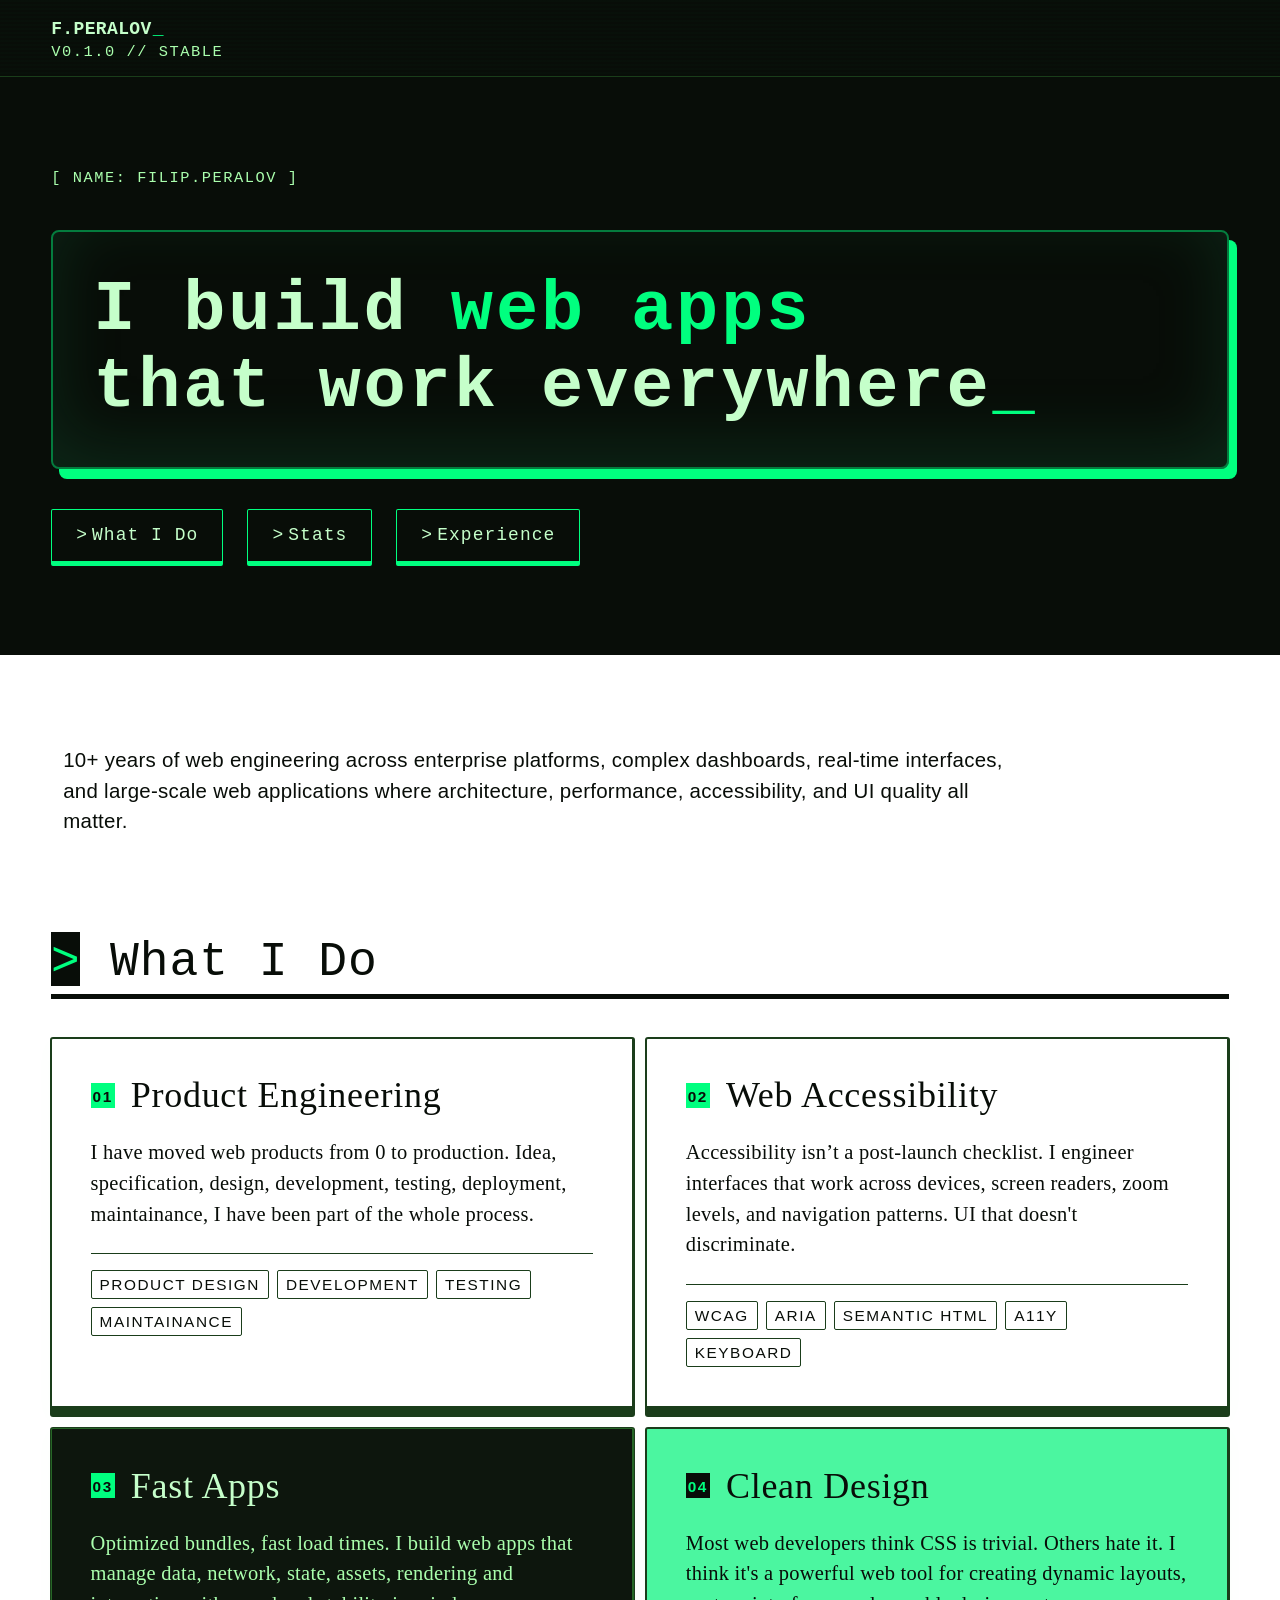
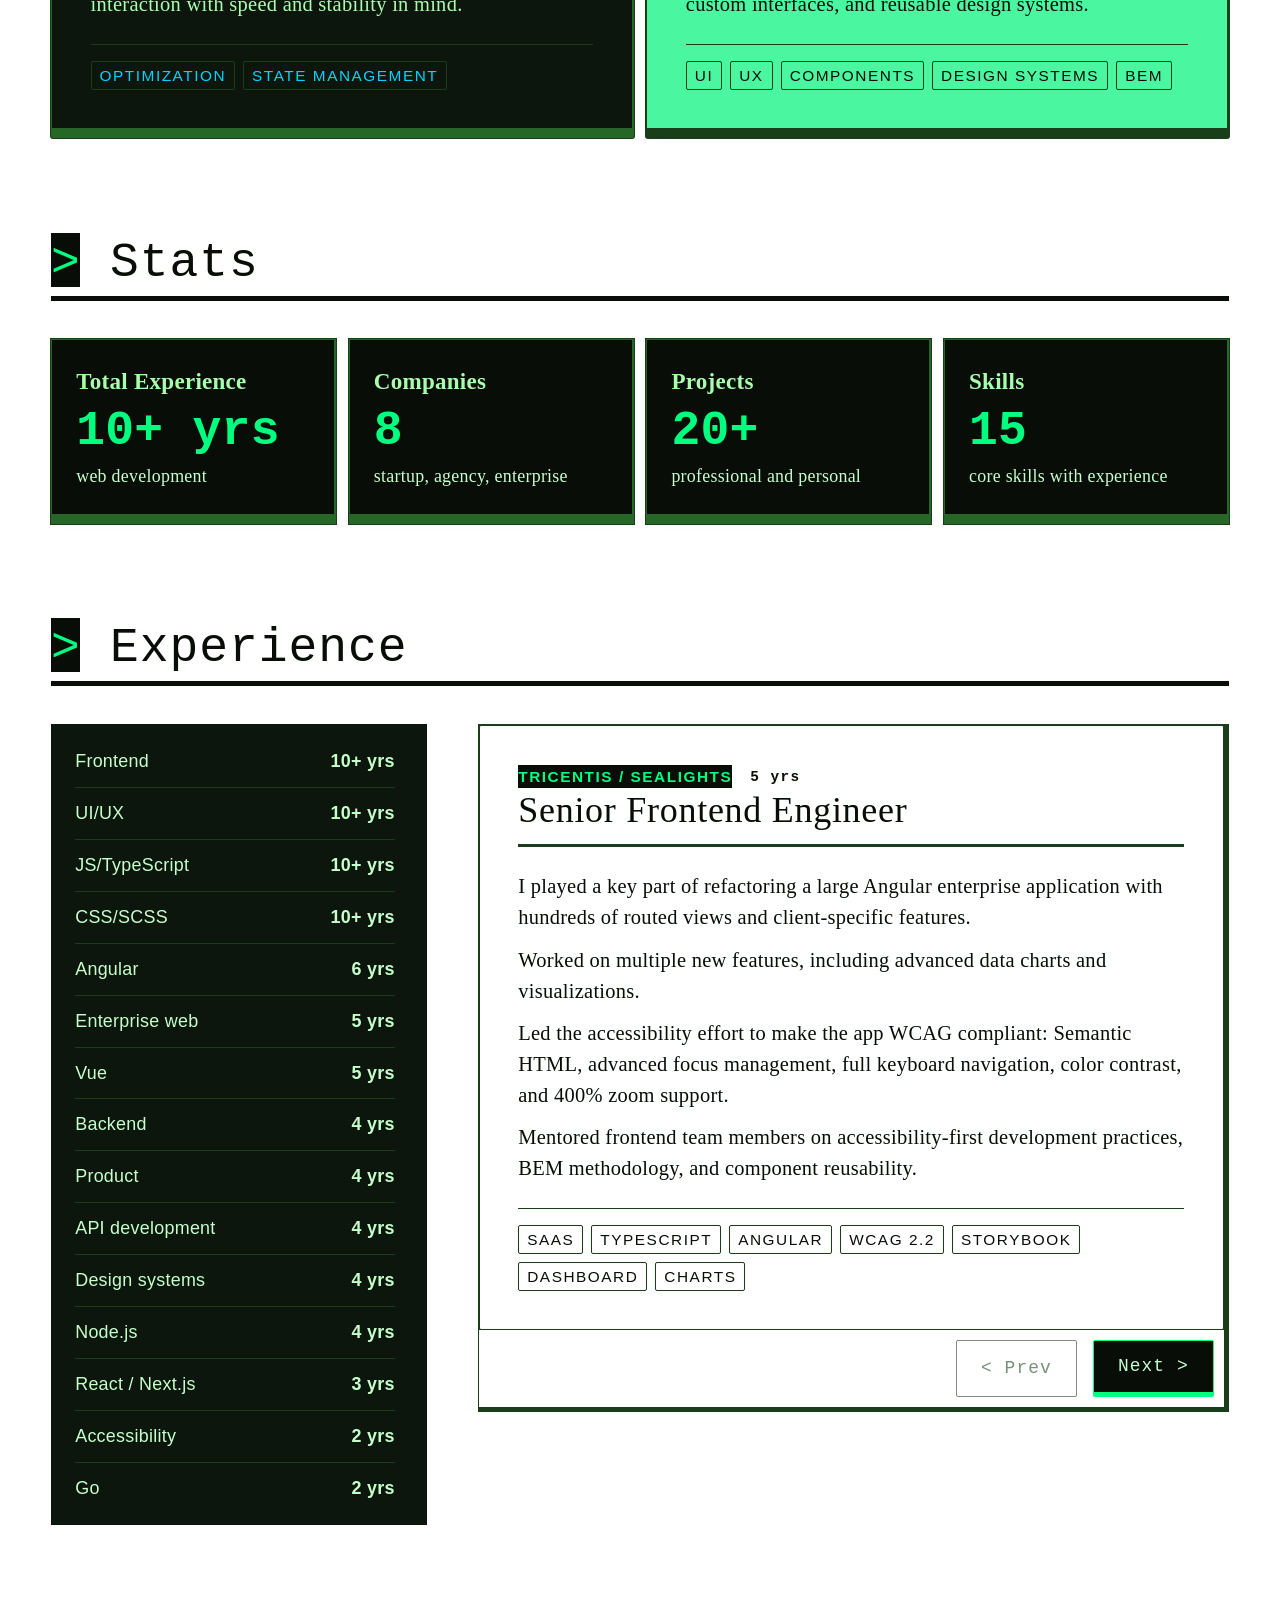
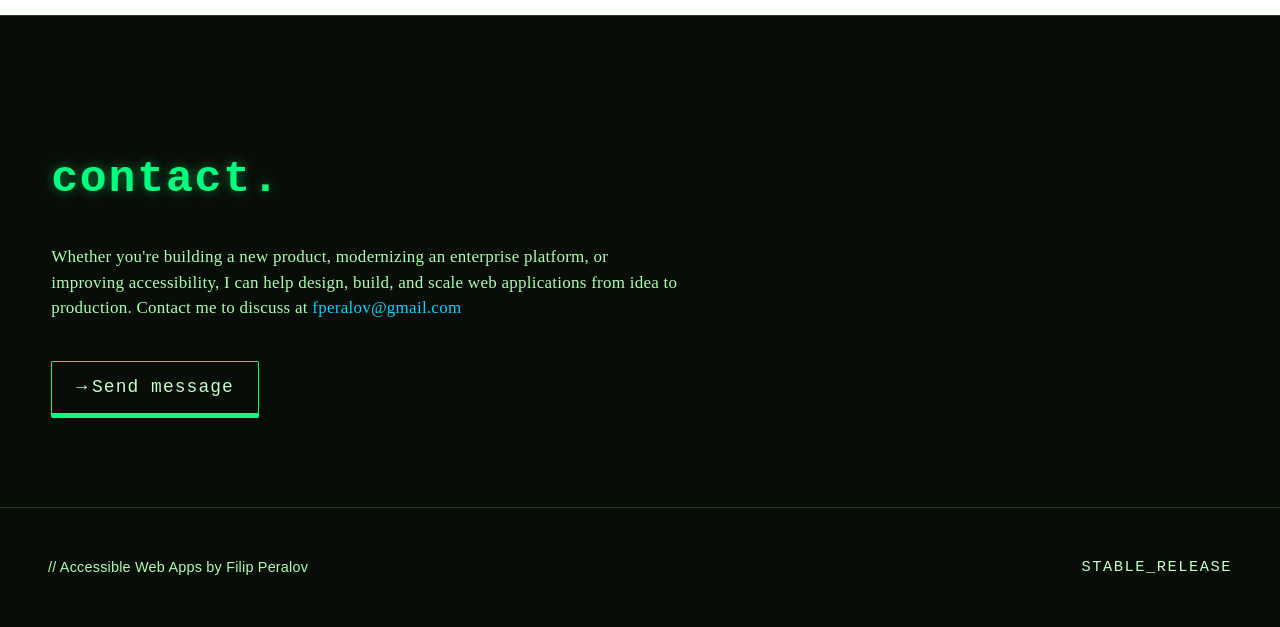
==== commit e62fc0e7: "Deploy CV website 2026-08-03T13:18:45Z" ====
--- a/index.html
+++ b/index.html
@@ -24,15 +24,15 @@
 <style>.concept-card[data-v-3122608a]{background-color:var(--color-surface);border:var(--border-width-sm) solid var(--color-border);border-bottom:var(--border-width-xl) solid var(--color-border);border-right:var(--border-width-md) solid var(--color-border);border-color:var(--color-border-strong);border-radius:var(--radius-md);box-shadow:var(--shadow-card);color:var(--color-text-inverse);flex:40%;font-family:var(--font-family-card-accent);padding:var(--space-card);transition:border-color var(--transition-fast),box-shadow var(--transition-fast),background-color var(--transition-base)}@media(max-width:639px){.concept-card[data-v-3122608a]{flex:100%}}.concept-card--design[data-v-3122608a]{background-color:var(--color-bg-accent);border-color:var(--color-border);color:var(--color-text-inverse)}.concept-card--design .concept-card__body p[data-v-3122608a]{color:var(--color-text-inverse);font-size:var(--font-size-card-body-accent);font-weight:var(--font-weight-card-body)}.concept-card--design .concept-card__tag[data-v-3122608a],.concept-card--design .concept-card__title[data-v-3122608a]{color:var(--color-text-inverse)}.concept-card--design .concept-card__index[data-v-3122608a]{background-color:var(--color-bg);color:var(--color-accent)}.concept-card--white[data-v-3122608a]{background-color:var(--color-bg-inverted);border-color:var(--color-border)}.concept-card--white .concept-card__body p[data-v-3122608a]{color:var(--color-text-inverse);font-family:var(--font-family-card-accent);font-size:var(--font-size-card-body-accent);font-weight:var(--font-weight-card-body)}.concept-card--white .concept-card__tag[data-v-3122608a]{background-color:var(--color-bg-inverted);color:var(--color-text-inverse)}.concept-card--white .concept-card__index[data-v-3122608a]{background-color:var(--color-accent);color:var(--color-text-inverse)}.concept-card--white .concept-card__title[data-v-3122608a]{color:var(--color-text-inverse)}.concept-card .concept-card__header[data-v-3122608a]{align-items:flex-start;-moz-column-gap:var(--space-lg);column-gap:var(--space-lg);display:flex;flex-wrap:wrap;margin-bottom:var(--space-inline);row-gap:0}@media(min-width:768px){.concept-card .concept-card__header[data-v-3122608a]{align-items:center}}.concept-card__index[data-v-3122608a]{background-color:var(--color-accent);color:var(--color-text-inverse);flex-shrink:0;font-family:var(--font-body);font-size:var(--size-label);font-weight:var(--font-weight-display);letter-spacing:var(--letter-spacing-label);padding:var(--space-2xs);padding-bottom:0}.concept-card__title[data-v-3122608a]{color:var(--color-text-primary);flex:1;font-family:var(--font-family-card-accent);font-optical-sizing:auto;font-size:var(--font-size-card-title);letter-spacing:var(--letter-spacing-heading);line-height:var(--line-height-heading);line-height:1;word-break:break-word}.concept-card__body p[data-v-3122608a]{color:var(--color-text-secondary);font-size:var(--font-size-card-body-accent);font-weight:var(--font-weight-card-body);line-height:var(--line-height-body)}.concept-card__footer[data-v-3122608a]{border-top:var(--border-width-sm) solid var(--color-border);margin-top:var(--space-xl);padding-top:var(--space-lg)}</style>
 <style>.card-deck[data-v-11473ce1]{border:1px solid var(--color-border);border-bottom:var(--border-width-lg) solid var(--color-border);border-right:var(--border-width-lg) solid var(--color-border);display:grid}.card-deck__stage[data-v-11473ce1]{display:flex;gap:var(--space-md);overflow-x:auto;overscroll-behavior-x:contain;scroll-padding-inline:0;scroll-snap-type:x mandatory;scrollbar-width:thin;-webkit-overflow-scrolling:touch}.card-deck__stage[data-v-11473ce1]::-webkit-scrollbar{block-size:var(--space-xs)}.card-deck__stage[data-v-11473ce1]::-webkit-scrollbar-thumb{background-color:var(--color-border)}.card-deck__stage[data-v-11473ce1]:focus-visible{border-radius:var(--radius-sm);outline:var(--focus-ring-width) solid var(--color-accent);outline-offset:var(--focus-ring-offset)}.card-deck__card[data-v-11473ce1]{flex:0 0 100%;scroll-snap-align:start;transition:opacity var(--transition-fast),transform var(--transition-fast)}.card-deck__card--active[data-v-11473ce1]{opacity:1;transform:translateY(0)}.card-deck__footer[data-v-11473ce1]{align-items:center;background-color:var(--color-white);display:flex;flex-wrap:wrap;gap:var(--space-md);justify-content:flex-end;padding:10px}.card-deck__status[data-v-11473ce1]{color:var(--color-text-inverse);font-family:var(--font-code);font-size:var(--size-small)}.card-deck__actions[data-v-11473ce1]{display:flex;flex-wrap:wrap;gap:var(--space-lg);z-index:1}@media(max-width:639px){.card-deck__actions[data-v-11473ce1]{display:grid;gap:var(--space-sm);grid-template-columns:repeat(2,minmax(0,1fr));width:100%}}.card-deck__action[data-v-11473ce1]{justify-content:center}@media(max-width:379px){.card-deck__action[data-v-11473ce1]{padding-left:0;padding-right:0}}.card-deck__action[data-v-11473ce1]:disabled{background-color:var(--color-bg-inverted);border-bottom-width:1px;border-color:var(--color-text-muted);box-shadow:none;color:var(--color-text-muted);cursor:not-allowed;opacity:.68}@media(prefers-reduced-motion:reduce){.card-deck__card[data-v-11473ce1]{transition:none}}</style>
 <style>.cv-position-card[data-v-c82304b6]{background-color:var(--color-bg-inverted);background-image:repeating-linear-gradient(0deg,transparent,transparent var(--border-width-card-accent),var(--color-scanline-subtle) var(--border-width-card-accent),var(--color-scanline-subtle) var(--space-xs));border:1px solid var(--color-border);border-radius:var(--radius-md);box-shadow:var(--shadow-card);color:var(--color-text-inverse);display:flex;flex-direction:column;font-family:var(--font-family-card-accent);gap:var(--space-inline);height:100%;min-height:clamp(28rem,46vw,34rem);padding:var(--space-card);transition:border-color var(--transition-fast),box-shadow var(--transition-fast),background-color var(--transition-base)}@media(max-width:639px){.cv-position-card[data-v-c82304b6]{gap:var(--space-md);min-height:auto;padding:var(--space-md)}}.cv-position-card__header[data-v-c82304b6]{border-bottom:var(--border-width-card-accent) solid var(--color-border);display:grid;gap:var(--space-lg);padding-bottom:var(--space-lg)}@media(max-width:639px){.cv-position-card__header[data-v-c82304b6]{gap:var(--space-sm);padding-bottom:var(--space-md)}}.cv-position-card__index[data-v-c82304b6]{color:var(--font-body);flex-shrink:0;font-family:var(--font-code);font-size:var(--size-small);font-weight:var(--font-weight-display);letter-spacing:var(--letter-spacing-label);padding:var(--space-2xs);padding-bottom:0}.cv-position-card__heading[data-v-c82304b6]{display:grid;gap:var(--space-xs);min-width:0}.cv-position-card__eyebrow[data-v-c82304b6]{align-items:center;display:flex;flex-wrap:wrap;gap:var(--space-lg)}@media(max-width:639px){.cv-position-card__eyebrow[data-v-c82304b6]{gap:var(--space-sm)}}.cv-position-card__company[data-v-c82304b6]{background-color:var(--color-bg);color:var(--color-text-muted);color:var(--color-accent);font-family:var(--font-body);font-size:var(--size-label);font-weight:var(--font-weight-display);letter-spacing:var(--letter-spacing-label);text-transform:uppercase}@media(max-width:639px){.cv-position-card__company[data-v-c82304b6]{letter-spacing:var(--letter-spacing-ui)}}.cv-position-card__title[data-v-c82304b6]{color:var(--color-text-inverse);font-family:var(--font-family-card-accent);font-size:var(--font-size-card-title);line-height:1}@media(max-width:639px){.cv-position-card__title[data-v-c82304b6]{font-size:var(--size-h3)}}.cv-position-card__meta[data-v-c82304b6]{display:grid;gap:var(--space-lg);grid-template-columns:repeat(2,minmax(0,1fr))}@media(max-width:639px){.cv-position-card__meta[data-v-c82304b6]{gap:var(--space-sm);grid-template-columns:repeat(2,minmax(0,1fr))}}.cv-position-card__meta-item[data-v-c82304b6]{background-color:var(--color-bg-inverted);border:var(--border-width-sm) solid var(--color-border);display:grid;gap:var(--space-xs);padding:var(--space-md)}@media(max-width:639px){.cv-position-card__meta-item[data-v-c82304b6]{padding:var(--space-sm)}}.cv-position-card__meta-item dt[data-v-c82304b6]{color:var(--color-text-muted);font-family:var(--font-code);font-size:var(--size-small);letter-spacing:var(--letter-spacing-label);text-transform:uppercase}.cv-position-card__meta-item dd[data-v-c82304b6]{color:var(--color-text-inverse);font-size:var(--size-body)}.cv-position-card__details[data-v-c82304b6]{color:var(--color-text-inverse);display:grid;font-size:var(--font-size-card-body-accent);font-weight:var(--font-weight-card-body);gap:var(--space-md);line-height:var(--line-height-body)}.cv-position-card__details li[data-v-c82304b6]::marker{color:var(--color-accent)}@media(max-width:639px){.cv-position-card__details[data-v-c82304b6]{font-size:var(--size-small);gap:var(--space-sm);padding-left:var(--space-md)}}.cv-position-card__footer[data-v-c82304b6]{align-self:stretch;border-top:var(--border-width-sm) solid var(--color-border);padding-top:var(--space-lg)}@media(max-width:639px){.cv-position-card__footer[data-v-c82304b6]{padding-top:var(--space-md)}}.cv-position-card__tag[data-v-c82304b6]{background-color:var(--color-bg-inverted);color:var(--color-text-inverse)}@media(max-width:639px){.cv-position-card__tag[data-v-c82304b6]{font-size:var(--size-small);letter-spacing:var(--letter-spacing-ui);padding-inline:var(--space-xs)}}</style>
-<style>.portfolio[data-v-62df6933]{display:grid;transition:background-color var(--transition-slow),color var(--transition-slow)}@media(min-width:1920px){.portfolio[data-v-62df6933]{grid-template-columns:var(--layout-rail-2k) auto}}@media(min-width:2560px){.portfolio[data-v-62df6933]{grid-template-columns:var(--layout-rail-3k) auto}}.hero[data-v-62df6933]{background-color:var(--color-bg);padding:var(--space-section) var(--space-block)}@media(max-width:639px){.hero[data-v-62df6933]{min-height:80vh;padding-bottom:8vh}.hero .hero__inner[data-v-62df6933],.hero__inner[data-v-62df6933]{display:flex;flex-direction:column;height:100%;justify-content:space-between}}.hero__meta[data-v-62df6933]{display:flex;flex-wrap:wrap;gap:var(--space-sm) var(--space-xl);margin-bottom:var(--space-hero-frame)}.hero__tag[data-v-62df6933]{color:var(--color-text-secondary);font-family:var(--font-code);font-size:var(--size-label);letter-spacing:var(--letter-spacing-label);text-transform:uppercase}.hero__tag[data-v-62df6933]:before{content:"[ "}.hero__tag[data-v-62df6933]:after{content:" ]"}.hero__title[data-v-62df6933]{border:var(--border-width-md) solid var(--color-hero-border);border-radius:var(--radius-panel);box-shadow:var(--shadow-hero);-moz-column-gap:1ch;column-gap:1ch;display:flex;flex-direction:row;flex-wrap:wrap;font-family:var(--font-display);font-size:var(--size-display);font-weight:var(--font-weight-display);letter-spacing:var(--letter-spacing-display);line-height:var(--line-height-display);margin-bottom:var(--space-hero-frame);margin-right:10px;padding:var(--space-hero-frame);text-align:left;-webkit-user-select:none;-moz-user-select:none;user-select:none;width:100%}.hero__title[data-v-62df6933]:active{box-shadow:var(--shadow-hero-active);transform:translate(6px,6px)}@media(max-width:767px){.hero__title[data-v-62df6933]{flex-direction:column;font-size:var(--size-display-mobile)}}@media(max-width:379px){.hero__title[data-v-62df6933]{padding:var(--space-md)}}@media(min-width:1920px){.hero__title[data-v-62df6933]{flex-direction:column}}.hero__title-break[data-v-62df6933]{flex-basis:100%}@media(max-width:767px){.hero__title-break[data-v-62df6933]{display:none}}.hero__title-line[data-v-62df6933]{display:block}.hero__title-line--accent[data-v-62df6933]{color:var(--color-accent)}.hero__phrase-button[data-v-62df6933]{background:transparent;border:0;color:inherit;cursor:pointer;display:inline;font:inherit;letter-spacing:inherit;line-height:inherit;padding:0;text-align:inherit}.hero__phrase-button[data-v-62df6933]:hover{text-decoration:underline;text-decoration-thickness:var(--border-width-sm);text-underline-offset:var(--space-2xs)}.hero__phrase-button[data-v-62df6933]:focus-visible{border-radius:var(--radius-sm);outline:var(--focus-ring-width) solid var(--color-accent);outline-offset:var(--space-2xs)}.hero__cta-group[data-v-62df6933]{display:flex;flex-wrap:wrap;gap:var(--space-inline)}@media(max-width:639px){.hero__cta-group[data-v-62df6933]{flex-direction:column}}.career-snapshot[data-v-62df6933]{background-color:var(--color-bg-inverted);font-family:var(--font-family-card-accent)}.career-snapshot__intro[data-v-62df6933]{display:grid;gap:var(--space-md);max-width:100ch;padding:0 var(--space-md)}@media(min-width:1920px){.career-snapshot__intro[data-v-62df6933]{max-width:160ch}}.career-snapshot__intro p[data-v-62df6933]{color:var(--color-text-inverse);font-size:var(--font-size-card-body-accent)}.career-snapshot__eyebrow[data-v-62df6933]{color:var(--color-accent-alt);font-size:var(--size-label);letter-spacing:var(--letter-spacing-label);text-transform:uppercase}.stats-grid[data-v-62df6933]{display:grid;gap:var(--grid-gap);grid-template-columns:repeat(auto-fit,minmax(min(100%,var(--metric-card-min)),1fr))}@media(min-width:640px)and (max-width:1023px){.stats-grid[data-v-62df6933]{grid-template-columns:1fr 1fr}}.metric-card[data-v-62df6933]{background-color:var(--color-bg);border:var(--border-width-sm) solid var(--color-border);border-bottom:var(--border-width-xl) solid var(--color-border);border-right:var(--border-width-md) solid var(--color-border);box-shadow:var(--shadow-card);display:flex;flex-direction:column;gap:var(--space-sm);padding:var(--space-inline);transition:border-color var(--transition-fast),box-shadow var(--transition-fast)}.metric-card[data-v-62df6933],.metric-card[data-v-62df6933]:hover{border-color:var(--color-border-strong)}.metric-card[data-v-62df6933]:hover{box-shadow:var(--shadow-card-hover)}.metric-card span[data-v-62df6933]{font-size:var(--size-body)}.metric-card p[data-v-62df6933]{color:var(--color-text-secondary);font-size:var(--size-h3);font-weight:var(--font-weight-display)}.metric-card strong[data-v-62df6933]{color:var(--color-accent);font-family:var(--font-code);font-size:var(--size-h2);line-height:1}.metric-card span[data-v-62df6933]{color:var(--color-text)}.signal-grid[data-v-62df6933]{align-items:stretch;display:grid;gap:var(--space-block)}@media(min-width:768px){.signal-grid[data-v-62df6933]{grid-template-columns:minmax(var(--signal-sidebar-min),1fr) minmax(0,2fr)}}@media(max-width:639px){.signal-grid[data-v-62df6933]{gap:var(--space-section)}}.signal-panel[data-v-62df6933]{background-color:var(--color-surface);display:flex;flex-direction:column;gap:var(--grid-gap);padding:var(--space-inline)}.signal-panel--timeline[data-v-62df6933]{background-color:var(--color-bg-inverted);padding:0}.signal-panel--timeline .section-header[data-v-62df6933]{margin-bottom:var(--space-inline)}@media(min-width:768px){.signal-panel--skills[data-v-62df6933]{align-content:start;height:100%;min-height:0}}.signal-panel .skill-list li[data-v-62df6933],.signal-panel__header[data-v-62df6933]{align-items:baseline;display:flex;gap:var(--space-md);justify-content:space-between}.signal-panel__header h3[data-v-62df6933]{color:var(--color-text-primary);font-size:var(--size-body)}.signal-panel__header span[data-v-62df6933]{color:var(--color-text-secondary);font-size:var(--size-body)}.skill-list[data-v-62df6933]{display:grid;gap:var(--space-md)}@media(min-width:768px){.skill-list[data-v-62df6933]{min-height:0;overflow-y:auto;padding-right:var(--space-sm)}}.skill-list li[data-v-62df6933]{align-items:start;border-bottom:var(--border-width-sm) solid var(--color-border);padding-bottom:var(--space-md)}.skill-list li[data-v-62df6933]:last-child{border-bottom:0;padding-bottom:0}.skill-list span[data-v-62df6933],.skill-list strong[data-v-62df6933]{overflow-wrap:anywhere}.skill-list strong[data-v-62df6933]{color:var(--color-text-primary);text-align:right;white-space:nowrap}@media(max-width:639px){.skill-list strong[data-v-62df6933]{text-align:left}}</style>
+<style>.portfolio[data-v-63342e1b]{display:grid;transition:background-color var(--transition-slow),color var(--transition-slow)}@media(min-width:1920px){.portfolio[data-v-63342e1b]{grid-template-columns:var(--layout-rail-2k) auto}}@media(min-width:2560px){.portfolio[data-v-63342e1b]{grid-template-columns:var(--layout-rail-3k) auto}}.hero[data-v-63342e1b]{background-color:var(--color-bg);padding:var(--space-section) var(--space-block)}@media(max-width:639px){.hero[data-v-63342e1b]{min-height:80vh;padding-bottom:8vh}.hero__inner[data-v-63342e1b]{display:flex;flex-direction:column;height:100%;justify-content:space-between}}.hero__meta[data-v-63342e1b]{display:flex;flex-wrap:wrap;gap:var(--space-sm) var(--space-xl);margin-bottom:var(--space-hero-frame)}.hero__tag[data-v-63342e1b]{color:var(--color-text-secondary);font-family:var(--font-code);font-size:var(--size-label);letter-spacing:var(--letter-spacing-label);text-transform:uppercase}.hero__tag[data-v-63342e1b]:before{content:"[ "}.hero__tag[data-v-63342e1b]:after{content:" ]"}.hero__title[data-v-63342e1b]{border:var(--border-width-md) solid var(--color-hero-border);border-radius:var(--radius-panel);box-shadow:var(--shadow-hero);-moz-column-gap:1ch;column-gap:1ch;display:flex;flex-direction:row;flex-wrap:wrap;font-family:var(--font-display);font-size:var(--size-display);font-weight:var(--font-weight-display);letter-spacing:var(--letter-spacing-display);line-height:var(--line-height-display);margin-bottom:var(--space-hero-frame);margin-right:10px;padding:var(--space-hero-frame);text-align:left;-webkit-user-select:none;-moz-user-select:none;user-select:none;width:100%}.hero__title[data-v-63342e1b]:active{box-shadow:var(--shadow-hero-active);transform:translate(6px,6px)}@media(max-width:767px){.hero__title[data-v-63342e1b]{flex-direction:column;font-size:var(--size-display-mobile)}}@media(max-width:379px){.hero__title[data-v-63342e1b]{padding:var(--space-md)}}@media(min-width:1920px){.hero__title[data-v-63342e1b]{flex-direction:column}}.hero__title-break[data-v-63342e1b]{flex-basis:100%}@media(max-width:767px){.hero__title-break[data-v-63342e1b]{display:none}}.hero__title-line[data-v-63342e1b]{display:block}.hero__title-line--accent[data-v-63342e1b]{color:var(--color-accent)}.hero__phrase-button[data-v-63342e1b]{background:transparent;border:0;color:inherit;cursor:pointer;display:inline;font:inherit;letter-spacing:inherit;line-height:inherit;padding:0;text-align:inherit}.hero__phrase-button[data-v-63342e1b]:hover{text-decoration:underline;text-decoration-thickness:var(--border-width-sm);text-underline-offset:var(--space-2xs)}.hero__phrase-button[data-v-63342e1b]:focus-visible{border-radius:var(--radius-sm);outline:var(--focus-ring-width) solid var(--color-accent);outline-offset:var(--space-2xs)}.hero__cta-group[data-v-63342e1b]{display:flex;flex-wrap:wrap;gap:var(--space-inline)}@media(max-width:639px){.hero__cta-group[data-v-63342e1b]{flex-direction:column}}.career-snapshot[data-v-63342e1b]{background-color:var(--color-bg-inverted);font-family:var(--font-family-card-accent)}.career-snapshot__intro[data-v-63342e1b]{display:grid;gap:var(--space-md);max-width:100ch;padding:0 var(--space-md)}@media(min-width:1920px){.career-snapshot__intro[data-v-63342e1b]{max-width:160ch}}.career-snapshot__intro p[data-v-63342e1b]{color:var(--color-text-inverse);font-size:var(--font-size-card-body-accent)}.career-snapshot__eyebrow[data-v-63342e1b]{color:var(--color-accent-alt);font-size:var(--size-label);letter-spacing:var(--letter-spacing-label);text-transform:uppercase}.stats-grid[data-v-63342e1b]{display:grid;gap:var(--grid-gap);grid-template-columns:repeat(auto-fit,minmax(min(100%,var(--metric-card-min)),1fr))}@media(min-width:640px)and (max-width:1023px){.stats-grid[data-v-63342e1b]{grid-template-columns:1fr 1fr}}.metric-card[data-v-63342e1b]{background-color:var(--color-bg);border:var(--border-width-sm) solid var(--color-border);border-bottom:var(--border-width-xl) solid var(--color-border);border-right:var(--border-width-md) solid var(--color-border);box-shadow:var(--shadow-card);display:flex;flex-direction:column;gap:var(--space-sm);padding:var(--space-inline);transition:border-color var(--transition-fast),box-shadow var(--transition-fast)}.metric-card[data-v-63342e1b],.metric-card[data-v-63342e1b]:hover{border-color:var(--color-border-strong)}.metric-card[data-v-63342e1b]:hover{box-shadow:var(--shadow-card-hover)}.metric-card span[data-v-63342e1b]{font-size:var(--size-body)}.metric-card p[data-v-63342e1b]{color:var(--color-text-secondary);font-size:var(--size-h3);font-weight:var(--font-weight-display)}.metric-card strong[data-v-63342e1b]{color:var(--color-accent);font-family:var(--font-code);font-size:var(--size-h2);line-height:1}.metric-card span[data-v-63342e1b]{color:var(--color-text)}.signal-grid[data-v-63342e1b]{align-items:stretch;display:grid;gap:var(--space-block)}@media(min-width:768px){.signal-grid[data-v-63342e1b]{grid-template-columns:minmax(var(--signal-sidebar-min),1fr) minmax(0,2fr)}}@media(max-width:639px){.signal-grid[data-v-63342e1b]{gap:var(--space-section)}}.signal-panel[data-v-63342e1b]{background-color:var(--color-surface);display:flex;flex-direction:column;gap:var(--grid-gap);padding:var(--space-inline)}.signal-panel--timeline[data-v-63342e1b]{background-color:var(--color-bg-inverted);padding:0}.signal-panel--timeline .section-header[data-v-63342e1b]{margin-bottom:var(--space-inline)}@media(min-width:768px){.signal-panel--skills[data-v-63342e1b]{align-content:start;height:100%;min-height:0}}.signal-panel .skill-list li[data-v-63342e1b],.signal-panel__header[data-v-63342e1b]{align-items:baseline;display:flex;gap:var(--space-md);justify-content:space-between}.signal-panel__header h3[data-v-63342e1b]{color:var(--color-text-primary);font-size:var(--size-body)}.signal-panel__header span[data-v-63342e1b]{color:var(--color-text-secondary);font-size:var(--size-body)}.skill-list[data-v-63342e1b]{display:grid;gap:var(--space-md)}@media(min-width:768px){.skill-list[data-v-63342e1b]{min-height:0;overflow-y:auto;padding-right:var(--space-sm)}}.skill-list li[data-v-63342e1b]{align-items:start;border-bottom:var(--border-width-sm) solid var(--color-border);padding-bottom:var(--space-md)}.skill-list li[data-v-63342e1b]:last-child{border-bottom:0;padding-bottom:0}.skill-list span[data-v-63342e1b],.skill-list strong[data-v-63342e1b]{overflow-wrap:anywhere}.skill-list strong[data-v-63342e1b]{color:var(--color-text-primary);text-align:right;white-space:nowrap}@media(max-width:639px){.skill-list strong[data-v-63342e1b]{text-align:left}}</style>
 <link rel="preload" href="/resume/fonts/jetbrains-mono-latin.woff2" as="font" type="font/woff2" crossorigin>
 <link rel="preload" href="/resume/fonts/archivo-latin.woff2" as="font" type="font/woff2" crossorigin>
-<link rel="modulepreload" as="script" crossorigin href="/resume/_nuxt/t2aB7BTq.js">
-<link rel="modulepreload" as="script" crossorigin href="/resume/_nuxt/DnZuTgYu.js">
-<link rel="modulepreload" as="script" crossorigin href="/resume/_nuxt/loVFbSTG.js">
-<link rel="modulepreload" as="script" crossorigin href="/resume/_nuxt/BFnmVtcT.js">
-<script type="module" src="/resume/_nuxt/t2aB7BTq.js" crossorigin></script>
+<link rel="modulepreload" as="script" crossorigin href="/resume/_nuxt/B7n0nwMi.js">
+<link rel="modulepreload" as="script" crossorigin href="/resume/_nuxt/DUwaQVx-.js">
+<link rel="modulepreload" as="script" crossorigin href="/resume/_nuxt/DG9ggIKy.js">
+<link rel="modulepreload" as="script" crossorigin href="/resume/_nuxt/DObj4ixs.js">
+<script type="module" src="/resume/_nuxt/B7n0nwMi.js" crossorigin></script>
 <meta name="description" content="Personal CV website for Filip Peralov, frontend engineer focused on architecture, accessibility, performance, and design systems.">
 <meta name="theme-color" content="#080d08">
-<script id="unhead:payload" type="application/json">{"title":"Filip Peralov - Web Engineer"}</script></head><body><div id="__nuxt"><div class="app-shell" data-v-be7f0ead><a href="#main-content" class="skip-link" data-v-be7f0ead>Skip to main content</a><header class="app-header" role="banner" data-v-be7f0ead><div class="container app-header__inner" data-v-be7f0ead><div class="app-header__wordmark" data-v-be7f0ead><a aria-current="page" href="/resume/" class="router-link-active router-link-exact-active app-header__name" aria-label="Filip Peralov — Senior Frontend Engineer" data-v-be7f0ead> F.PERALOV<span class="app-header__cursor" aria-hidden="true" data-v-be7f0ead>_</span></a><span class="app-header__tagline" aria-hidden="true" data-v-be7f0ead> v0.1.0 // STABLE </span></div></div></header><main id="main-content" class="app-main" tabindex="-1" data-v-be7f0ead><!--[--><!--[--><div class="portfolio" data-v-62df6933><section class="hero" aria-labelledby="stable-hero-title" data-v-62df6933><div class="container hero__inner" data-v-62df6933><div aria-hidden="true" class="hero__meta" data-v-62df6933><span class="hero__tag" data-v-62df6933>NAME: FILIP.PERALOV</span></div><button id="stable-hero-title" class="hero__title" data-v-62df6933><span class="hero__title-line" data-v-62df6933>I build</span><span class="hero__title-line hero__title-line--accent" data-v-62df6933>web apps</span><span class="hero__title-break" data-v-62df6933></span><span class="hero__title-line" data-v-62df6933> that work </span><!--[--><span class="typewriter hero__title-line" aria-hidden="true" data-v-c24ba1ca><span class="typewriter__text" data-v-c24ba1ca>everywhere</span><span class="typewriter__cursor typewriter__cursor--blink" data-v-c24ba1ca>_</span></span><span role="status" aria-live="polite" aria-atomic="true" class="sr-only" data-v-c24ba1ca></span><!--]--></button><span class="sr-only" role="status" aria-live="polite" data-v-62df6933> I build web apps that work</span><div class="hero__cta-group" role="group" aria-label="Primary actions" data-v-62df6933><a href="#stable-concepts" class="cta cta--primary" data-v-62df6933><span aria-hidden="true" data-v-62df6933>&gt; </span>What I Do </a><a href="#stats" class="cta cta--primary" data-v-62df6933><span aria-hidden="true" data-v-62df6933>&gt; </span>Stats </a><a href="#experience" class="cta cta--primary" data-v-62df6933><span aria-hidden="true" data-v-62df6933>&gt; </span>Experience </a></div></div></section><div class="container quick-preview" data-v-62df6933><section class="career-snapshot__intro" data-v-62df6933><p data-v-62df6933>15 years of web engineering across enterprise platforms, complex dashboards, real-time interfaces, and large-scale web applications where architecture, performance, accessibility, and UI quality all matter.</p></section><section id="stable-concepts" class="concepts" aria-labelledby="stable-concepts-title" data-v-62df6933><div class="container" data-v-62df6933><header class="section-header" data-v-62df6933><h2 id="stable-concepts-title" class="section-header__title" data-v-62df6933><span class="section-header__prefix" aria-hidden="true" data-v-62df6933>&gt;</span> What I Do </h2></header><ol class="concepts__grid" role="list" data-v-62df6933><!--[--><li class="concept-card concept-card--white" data-v-62df6933 data-v-3122608a><article aria-labelledby="concept-01-title" data-v-3122608a><header class="concept-card__header" data-v-3122608a><span class="concept-card__index" aria-hidden="true" data-v-3122608a>01</span><h3 id="concept-01-title" class="concept-card__title" data-v-3122608a>Product Engineering</h3></header><div class="concept-card__body" data-v-3122608a><p data-v-3122608a>I have moved web products from 0 to production. Idea, specification, design, development, testing, deployment, maintainance, I have been part of the whole process.</p></div><footer class="concept-card__footer" data-v-3122608a><ul class="tag-list concept-card__tags" aria-label="Related disciplines" data-v-3122608a><!--[--><li class="tag-list__item concept-card__tag" data-v-3122608a>Product Design</li><li class="tag-list__item concept-card__tag" data-v-3122608a>Development</li><li class="tag-list__item concept-card__tag" data-v-3122608a>Testing</li><li class="tag-list__item concept-card__tag" data-v-3122608a>Maintainance</li><!--]--></ul></footer></article></li><li class="concept-card concept-card--white" data-v-62df6933 data-v-3122608a><article aria-labelledby="concept-02-title" data-v-3122608a><header class="concept-card__header" data-v-3122608a><span class="concept-card__index" aria-hidden="true" data-v-3122608a>02</span><h3 id="concept-02-title" class="concept-card__title" data-v-3122608a>Web Accessibility</h3></header><div class="concept-card__body" data-v-3122608a><p data-v-3122608a>Accessibility isn’t a post-launch checklist. I engineer interfaces that work across devices, screen readers, zoom levels, and navigation patterns. UI that doesn&#39;t discriminate.</p></div><footer class="concept-card__footer" data-v-3122608a><ul class="tag-list concept-card__tags" aria-label="Related disciplines" data-v-3122608a><!--[--><li class="tag-list__item concept-card__tag" data-v-3122608a>WCAG</li><li class="tag-list__item concept-card__tag" data-v-3122608a>ARIA</li><li class="tag-list__item concept-card__tag" data-v-3122608a>Semantic HTML</li><li class="tag-list__item concept-card__tag" data-v-3122608a>a11y</li><li class="tag-list__item concept-card__tag" data-v-3122608a>Keyboard</li><!--]--></ul></footer></article></li><li class="concept-card concept-card--performance" data-v-62df6933 data-v-3122608a><article aria-labelledby="concept-03-title" data-v-3122608a><header class="concept-card__header" data-v-3122608a><span class="concept-card__index" aria-hidden="true" data-v-3122608a>03</span><h3 id="concept-03-title" class="concept-card__title" data-v-3122608a>Fast Apps</h3></header><div class="concept-card__body" data-v-3122608a><p data-v-3122608a>Optimized bundles, fast load times. I build web apps that manage data, network, state, assets, rendering and interaction with speed and stability in mind.</p></div><footer class="concept-card__footer" data-v-3122608a><ul class="tag-list concept-card__tags" aria-label="Related disciplines" data-v-3122608a><!--[--><li class="tag-list__item concept-card__tag" data-v-3122608a>Optimization</li><li class="tag-list__item concept-card__tag" data-v-3122608a>State Management</li><!--]--></ul></footer></article></li><li class="concept-card concept-card--design" data-v-62df6933 data-v-3122608a><article aria-labelledby="concept-04-title" data-v-3122608a><header class="concept-card__header" data-v-3122608a><span class="concept-card__index" aria-hidden="true" data-v-3122608a>04</span><h3 id="concept-04-title" class="concept-card__title" data-v-3122608a>Clean Design</h3></header><div class="concept-card__body" data-v-3122608a><p data-v-3122608a>Most web developers think CSS is trivial. Others hate it. I think it&#39;s a powerful web tool for creating dynamic layouts, custom interfaces, and reusable design systems.</p></div><footer class="concept-card__footer" data-v-3122608a><ul class="tag-list concept-card__tags" aria-label="Related disciplines" data-v-3122608a><!--[--><li class="tag-list__item concept-card__tag" data-v-3122608a>UI</li><li class="tag-list__item concept-card__tag" data-v-3122608a>UX</li><li class="tag-list__item concept-card__tag" data-v-3122608a>Components</li><li class="tag-list__item concept-card__tag" data-v-3122608a>Design Systems</li><li class="tag-list__item concept-card__tag" data-v-3122608a>BEM</li><!--]--></ul></footer></article></li><!--]--></ol></div></section><section id="stats" class="career-snapshot" aria-labelledby="career-snapshot-title" data-v-62df6933><div class="container" data-v-62df6933><header class="section-header" data-v-62df6933><h2 id="career-snapshot-title" class="section-header__title" data-v-62df6933><span class="section-header__prefix" aria-hidden="true" data-v-62df6933>&gt;</span> Stats </h2></header><div class="stats-grid" aria-label="Career stats" data-v-62df6933><!--[--><article class="metric-card" data-v-62df6933><p data-v-62df6933>Total Experience</p><strong data-v-62df6933>15 yrs</strong><span data-v-62df6933>web development</span></article><article class="metric-card" data-v-62df6933><p data-v-62df6933>Companies</p><strong data-v-62df6933>8</strong><span data-v-62df6933>startup, agency, enterprise</span></article><article class="metric-card" data-v-62df6933><p data-v-62df6933>Projects</p><strong data-v-62df6933>20+</strong><span data-v-62df6933>professional and personal</span></article><article class="metric-card" data-v-62df6933><p data-v-62df6933>Skills</p><strong data-v-62df6933>15</strong><span data-v-62df6933>core skills with experience</span></article><!--]--></div></div></section><section id="experience" aria-labelledby="timeline-title" data-v-62df6933><header class="section-header" data-v-62df6933><h3 id="timeline-title" class="section-header__title" data-v-62df6933><span class="section-header__prefix" aria-hidden="true" data-v-62df6933>&gt;</span> Experience </h3></header><div class="signal-grid" data-v-62df6933><aside class="signal-panel signal-panel--skills" aria-labelledby="skills-title" data-v-62df6933><ol class="skill-list" role="list" data-v-62df6933><!--[--><li data-v-62df6933><span data-v-62df6933>Frontend</span><strong data-v-62df6933>10+ yrs</strong></li><li data-v-62df6933><span data-v-62df6933>UI/UX</span><strong data-v-62df6933>10+ yrs</strong></li><li data-v-62df6933><span data-v-62df6933>JS/TypeScript</span><strong data-v-62df6933>10+ yrs</strong></li><li data-v-62df6933><span data-v-62df6933>CSS/SCSS</span><strong data-v-62df6933>10+ yrs</strong></li><li data-v-62df6933><span data-v-62df6933>Angular</span><strong data-v-62df6933>6 yrs</strong></li><li data-v-62df6933><span data-v-62df6933>Enterprise web</span><strong data-v-62df6933>5 yrs</strong></li><li data-v-62df6933><span data-v-62df6933>Vue</span><strong data-v-62df6933>5 yrs</strong></li><li data-v-62df6933><span data-v-62df6933>Backend</span><strong data-v-62df6933>4 yrs</strong></li><li data-v-62df6933><span data-v-62df6933>Product</span><strong data-v-62df6933>4 yrs</strong></li><li data-v-62df6933><span data-v-62df6933>API development</span><strong data-v-62df6933>4 yrs</strong></li><li data-v-62df6933><span data-v-62df6933>Design systems</span><strong data-v-62df6933>4 yrs</strong></li><li data-v-62df6933><span data-v-62df6933>Node.js</span><strong data-v-62df6933>4 yrs</strong></li><li data-v-62df6933><span data-v-62df6933>React / Next.js</span><strong data-v-62df6933>3 yrs</strong></li><li data-v-62df6933><span data-v-62df6933>Accessibility</span><strong data-v-62df6933>2 yrs</strong></li><li data-v-62df6933><span data-v-62df6933>Go</span><strong data-v-62df6933>2 yrs</strong></li><!--]--></ol></aside><section class="signal-panel signal-panel--timeline" data-v-62df6933><div class="card-deck position-deck" aria-label="Position timeline" data-v-62df6933 data-v-11473ce1><div class="card-deck__stage" aria-live="polite" tabindex="0" data-v-11473ce1><!--[--><div class="card-deck__card card-deck__card--active" aria-hidden="false" data-v-11473ce1><!--[--><article class="cv-position-card" aria-labelledby="cv-position-sealights-tricentis-title" data-v-62df6933 data-v-c82304b6><header class="cv-position-card__header" data-v-c82304b6><div class="cv-position-card__heading" data-v-c82304b6><div class="cv-position-card__eyebrow" data-v-c82304b6><span class="cv-position-card__company" data-v-c82304b6>Tricentis / SeaLights</span><p class="cv-position-card__index" data-v-c82304b6>5 yrs</p></div><h3 id="cv-position-sealights-tricentis-title" class="cv-position-card__title" data-v-c82304b6>Senior Frontend Engineer</h3></div></header><ul class="cv-position-card__details" aria-label="Position details" data-v-c82304b6><!--[--><li data-v-c82304b6>I played a key part of refactoring a large Angular enterprise application with hundreds of routed views and client-specific features.</li><li data-v-c82304b6>Worked on multiple new features, including advanced data charts and visualizations.</li><li data-v-c82304b6>Led the accessibility effort to make the app WCAG compliant: Semantic HTML, advanced focus management, full keyboard navigation, color contrast, and 400% zoom support.</li><li data-v-c82304b6>Mentored frontend team members on accessibility-first development practices, BEM methodology, and component reusability.</li><!--]--></ul><footer class="cv-position-card__footer" data-v-c82304b6><ul class="tag-list cv-position-card__tags" aria-label="Role tags" data-v-c82304b6><!--[--><li class="tag-list__item cv-position-card__tag" data-v-c82304b6>SaaS</li><li class="tag-list__item cv-position-card__tag" data-v-c82304b6>TypeScript</li><li class="tag-list__item cv-position-card__tag" data-v-c82304b6>Angular</li><li class="tag-list__item cv-position-card__tag" data-v-c82304b6>WCAG 2.2</li><li class="tag-list__item cv-position-card__tag" data-v-c82304b6>Storybook</li><li class="tag-list__item cv-position-card__tag" data-v-c82304b6>Dashboard</li><li class="tag-list__item cv-position-card__tag" data-v-c82304b6>Charts</li><!--]--></ul></footer></article><!--]--></div><div class="card-deck__card" aria-hidden="true" data-v-11473ce1><!--[--><article class="cv-position-card" aria-labelledby="cv-position-vlt-apps-title" data-v-62df6933 data-v-c82304b6><header class="cv-position-card__header" data-v-c82304b6><div class="cv-position-card__heading" data-v-c82304b6><div class="cv-position-card__eyebrow" data-v-c82304b6><span class="cv-position-card__company" data-v-c82304b6>VLT APPS</span><p class="cv-position-card__index" data-v-c82304b6>4 yrs 6 mo</p></div><h3 id="cv-position-vlt-apps-title" class="cv-position-card__title" data-v-c82304b6>Co-founder &amp; Lead Developer</h3></div></header><ul class="cv-position-card__details" aria-label="Position details" data-v-c82304b6><!--[--><li data-v-c82304b6>Co-founded and led development of TheValet, a real-time web and mobile platform for valet operations.</li><li data-v-c82304b6>Designed the product experience, user flows, and a custom design system for fast-paced operational workflows.</li><li data-v-c82304b6>Built the database model, real-time APIs, cross-platform tablet app (dashboard) and mobile app (client). Led 2 additional developers.</li><!--]--></ul><footer class="cv-position-card__footer" data-v-c82304b6><ul class="tag-list cv-position-card__tags" aria-label="Role tags" data-v-c82304b6><!--[--><li class="tag-list__item cv-position-card__tag" data-v-c82304b6>TypeScript</li><li class="tag-list__item cv-position-card__tag" data-v-c82304b6>Vue</li><li class="tag-list__item cv-position-card__tag" data-v-c82304b6>Vuex</li><li class="tag-list__item cv-position-card__tag" data-v-c82304b6>Feathers.js</li><li class="tag-list__item cv-position-card__tag" data-v-c82304b6>Ionic</li><li class="tag-list__item cv-position-card__tag" data-v-c82304b6>GCP</li><li class="tag-list__item cv-position-card__tag" data-v-c82304b6>MySQL</li><!--]--></ul></footer></article><!--]--></div><div class="card-deck__card" aria-hidden="true" data-v-11473ce1><!--[--><article class="cv-position-card" aria-labelledby="cv-position-dept-title" data-v-62df6933 data-v-c82304b6><header class="cv-position-card__header" data-v-c82304b6><div class="cv-position-card__heading" data-v-c82304b6><div class="cv-position-card__eyebrow" data-v-c82304b6><span class="cv-position-card__company" data-v-c82304b6>DEPT</span><p class="cv-position-card__index" data-v-c82304b6>7 mo</p></div><h3 id="cv-position-dept-title" class="cv-position-card__title" data-v-c82304b6>Senior Frontend Developer</h3></div></header><ul class="cv-position-card__details" aria-label="Position details" data-v-c82304b6><!--[--><li data-v-c82304b6>Created a digital traveling brochure using React for the frontend and Kontent.ai headless CMS as a backend service.</li><li data-v-c82304b6>Worked closely with UI/UX designers to implement a pixel-perfect, highly responsive user interface directly from Figma documents.</li><li data-v-c82304b6>Built a responsive Next.js e-learning platform integrating Contentful CMS and engineering reusable layout components.</li><!--]--></ul><footer class="cv-position-card__footer" data-v-c82304b6><ul class="tag-list cv-position-card__tags" aria-label="Role tags" data-v-c82304b6><!--[--><li class="tag-list__item cv-position-card__tag" data-v-c82304b6>Typescript</li><li class="tag-list__item cv-position-card__tag" data-v-c82304b6>React</li><li class="tag-list__item cv-position-card__tag" data-v-c82304b6>Next.js</li><li class="tag-list__item cv-position-card__tag" data-v-c82304b6>Contentful</li><li class="tag-list__item cv-position-card__tag" data-v-c82304b6>Kontent.ai</li><li class="tag-list__item cv-position-card__tag" data-v-c82304b6>CSS</li><!--]--></ul></footer></article><!--]--></div><div class="card-deck__card" aria-hidden="true" data-v-11473ce1><!--[--><article class="cv-position-card" aria-labelledby="cv-position-gateone-title" data-v-62df6933 data-v-c82304b6><header class="cv-position-card__header" data-v-c82304b6><div class="cv-position-card__heading" data-v-c82304b6><div class="cv-position-card__eyebrow" data-v-c82304b6><span class="cv-position-card__company" data-v-c82304b6>GateOne.io</span><p class="cv-position-card__index" data-v-c82304b6>9 mo</p></div><h3 id="cv-position-gateone-title" class="cv-position-card__title" data-v-c82304b6>Fullstack Web Engineer</h3></div></header><ul class="cv-position-card__details" aria-label="Position details" data-v-c82304b6><!--[--><li data-v-c82304b6>I designed and developed APIs in Go with Buffalo and Goa frameworks</li><li data-v-c82304b6>Led the development of a delivery tracking application using Vue, Vuex, and Leaflet Maps, with Node.js and Feathers.js on the backend.</li><li data-v-c82304b6>Created a Swagger-based frontend framework capable of dynamically generating forms from API definitions.</li><li data-v-c82304b6>Led the hiring and onboarding process for new interns, supporting their training and integration into the development team.</li><!--]--></ul><footer class="cv-position-card__footer" data-v-c82304b6><ul class="tag-list cv-position-card__tags" aria-label="Role tags" data-v-c82304b6><!--[--><li class="tag-list__item cv-position-card__tag" data-v-c82304b6>Go</li><li class="tag-list__item cv-position-card__tag" data-v-c82304b6>Vue</li><li class="tag-list__item cv-position-card__tag" data-v-c82304b6>Node.js</li><li class="tag-list__item cv-position-card__tag" data-v-c82304b6>Feathers.js</li><li class="tag-list__item cv-position-card__tag" data-v-c82304b6>TypeScript</li><!--]--></ul></footer></article><!--]--></div><div class="card-deck__card" aria-hidden="true" data-v-11473ce1><!--[--><article class="cv-position-card" aria-labelledby="cv-position-gateone-frontend-title" data-v-62df6933 data-v-c82304b6><header class="cv-position-card__header" data-v-c82304b6><div class="cv-position-card__heading" data-v-c82304b6><div class="cv-position-card__eyebrow" data-v-c82304b6><span class="cv-position-card__company" data-v-c82304b6>GateOne.io</span><p class="cv-position-card__index" data-v-c82304b6>1 yr 2 mo</p></div><h3 id="cv-position-gateone-frontend-title" class="cv-position-card__title" data-v-c82304b6>Senior Frontend Engineer</h3></div></header><ul class="cv-position-card__details" aria-label="Position details" data-v-c82304b6><!--[--><li data-v-c82304b6>Completely refactored and modernized a legacy AngularJS POS system into Angular 4, drastically increasing application maintainability.</li><li data-v-c82304b6>Participated directly in technical hiring and led a team of 3 developers to deliver a production-ready application within 6 months.</li><li data-v-c82304b6>Secured a key contract extension with the client due to successful, high-quality milestones and team scaling.</li><!--]--></ul><footer class="cv-position-card__footer" data-v-c82304b6><ul class="tag-list cv-position-card__tags" aria-label="Role tags" data-v-c82304b6><!--[--><li class="tag-list__item cv-position-card__tag" data-v-c82304b6>Angular</li><li class="tag-list__item cv-position-card__tag" data-v-c82304b6>Vue</li><li class="tag-list__item cv-position-card__tag" data-v-c82304b6>Node.js</li><li class="tag-list__item cv-position-card__tag" data-v-c82304b6>Feathers.js</li><li class="tag-list__item cv-position-card__tag" data-v-c82304b6>Go</li><!--]--></ul></footer></article><!--]--></div><div class="card-deck__card" aria-hidden="true" data-v-11473ce1><!--[--><article class="cv-position-card" aria-labelledby="cv-position-matrix-global-title" data-v-62df6933 data-v-c82304b6><header class="cv-position-card__header" data-v-c82304b6><div class="cv-position-card__heading" data-v-c82304b6><div class="cv-position-card__eyebrow" data-v-c82304b6><span class="cv-position-card__company" data-v-c82304b6>Matrix Global</span><p class="cv-position-card__index" data-v-c82304b6>6 mo</p></div><h3 id="cv-position-matrix-global-title" class="cv-position-card__title" data-v-c82304b6>Frontend Developer</h3></div></header><ul class="cv-position-card__details" aria-label="Position details" data-v-c82304b6><!--[--><li data-v-c82304b6>Engineered WAP-enabled web applications to guarantee solid functionality on highly legacy mobile environments.</li><li data-v-c82304b6>Mastered legacy CSS specifications from the late 90s and early 2000s to maintain precise design consistency across strict browser constraints.</li><li data-v-c82304b6>Collaborated on a complex Java-based enterprise content editor featuring multiple visual themes and JSX templates.</li><!--]--></ul><footer class="cv-position-card__footer" data-v-c82304b6><ul class="tag-list cv-position-card__tags" aria-label="Role tags" data-v-c82304b6><!--[--><li class="tag-list__item cv-position-card__tag" data-v-c82304b6>HTML</li><li class="tag-list__item cv-position-card__tag" data-v-c82304b6>CSS</li><li class="tag-list__item cv-position-card__tag" data-v-c82304b6>JavaScript</li><li class="tag-list__item cv-position-card__tag" data-v-c82304b6>WAP</li><li class="tag-list__item cv-position-card__tag" data-v-c82304b6>Java</li><!--]--></ul></footer></article><!--]--></div><div class="card-deck__card" aria-hidden="true" data-v-11473ce1><!--[--><article class="cv-position-card" aria-labelledby="cv-position-prodibi-title" data-v-62df6933 data-v-c82304b6><header class="cv-position-card__header" data-v-c82304b6><div class="cv-position-card__heading" data-v-c82304b6><div class="cv-position-card__eyebrow" data-v-c82304b6><span class="cv-position-card__company" data-v-c82304b6>Prodibi</span><p class="cv-position-card__index" data-v-c82304b6>1 yr 11 mo</p></div><h3 id="cv-position-prodibi-title" class="cv-position-card__title" data-v-c82304b6>Frontend Developer</h3></div></header><ul class="cv-position-card__details" aria-label="Position details" data-v-c82304b6><!--[--><li data-v-c82304b6>Engineered a high-performance web image viewer capable of loading and scaling gigapixel images dynamically using HTML5 Canvas and vanilla JS.</li><li data-v-c82304b6>Developed a robust React admin dashboard tailored for massive file uploads, granular album management, and external embed systems.</li><li data-v-c82304b6>Planned and architecturalized a completely customizable drag-and-drop album layout builder packed with modular visual components.</li><!--]--></ul><footer class="cv-position-card__footer" data-v-c82304b6><ul class="tag-list cv-position-card__tags" aria-label="Role tags" data-v-c82304b6><!--[--><li class="tag-list__item cv-position-card__tag" data-v-c82304b6>Canvas</li><li class="tag-list__item cv-position-card__tag" data-v-c82304b6>React</li><li class="tag-list__item cv-position-card__tag" data-v-c82304b6>Performance</li><li class="tag-list__item cv-position-card__tag" data-v-c82304b6>JavaScript</li><li class="tag-list__item cv-position-card__tag" data-v-c82304b6>Cloud</li><!--]--></ul></footer></article><!--]--></div><div class="card-deck__card" aria-hidden="true" data-v-11473ce1><!--[--><article class="cv-position-card" aria-labelledby="cv-position-tricode-title" data-v-62df6933 data-v-c82304b6><header class="cv-position-card__header" data-v-c82304b6><div class="cv-position-card__heading" data-v-c82304b6><div class="cv-position-card__eyebrow" data-v-c82304b6><span class="cv-position-card__company" data-v-c82304b6>Tricode</span><p class="cv-position-card__index" data-v-c82304b6>1 yr 3 mo</p></div><h3 id="cv-position-tricode-title" class="cv-position-card__title" data-v-c82304b6>Frontend Developer</h3></div></header><ul class="cv-position-card__details" aria-label="Position details" data-v-c82304b6><!--[--><li data-v-c82304b6>Contributed as a core frontend developer on a massive enterprise CQ5 telecommunications platform localized across multiple global variants.</li><li data-v-c82304b6>Built complex, fluid, and responsive web forms natively within the Adobe Experience Manager (AEM) ecosystem.</li><li data-v-c82304b6>Authored structured page templates utilizing JSP, jQuery, and CSS while optimizing runtime module initialization with RequireJS.</li><!--]--></ul><footer class="cv-position-card__footer" data-v-c82304b6><ul class="tag-list cv-position-card__tags" aria-label="Role tags" data-v-c82304b6><!--[--><li class="tag-list__item cv-position-card__tag" data-v-c82304b6>AEM</li><li class="tag-list__item cv-position-card__tag" data-v-c82304b6>CQ5</li><li class="tag-list__item cv-position-card__tag" data-v-c82304b6>JSP</li><li class="tag-list__item cv-position-card__tag" data-v-c82304b6>jQuery</li><li class="tag-list__item cv-position-card__tag" data-v-c82304b6>RequireJS</li><!--]--></ul></footer></article><!--]--></div><div class="card-deck__card" aria-hidden="true" data-v-11473ce1><!--[--><article class="cv-position-card" aria-labelledby="cv-position-re4m-title" data-v-62df6933 data-v-c82304b6><header class="cv-position-card__header" data-v-c82304b6><div class="cv-position-card__heading" data-v-c82304b6><div class="cv-position-card__eyebrow" data-v-c82304b6><span class="cv-position-card__company" data-v-c82304b6>Reform Solution Center</span><p class="cv-position-card__index" data-v-c82304b6>1 yr 6 mo</p></div><h3 id="cv-position-re4m-title" class="cv-position-card__title" data-v-c82304b6>Game Developer</h3></div></header><ul class="cv-position-card__details" aria-label="Position details" data-v-c82304b6><!--[--><li data-v-c82304b6>Developed a real-time, interactive Backgammon game client architecture using Adobe Flash and ActionScript 3.</li><li data-v-c82304b6>Built a modular web gaming lobby with vanilla JavaScript and jQuery to manage real-time client-side states.</li><li data-v-c82304b6>Integrated Socket.io to establish persistent, bidirectional, low-latency network pipelines connecting directly to a Node.js backend.</li><!--]--></ul><footer class="cv-position-card__footer" data-v-c82304b6><ul class="tag-list cv-position-card__tags" aria-label="Role tags" data-v-c82304b6><!--[--><li class="tag-list__item cv-position-card__tag" data-v-c82304b6>Flash</li><li class="tag-list__item cv-position-card__tag" data-v-c82304b6>Socket.io</li><li class="tag-list__item cv-position-card__tag" data-v-c82304b6>JavaScript</li><li class="tag-list__item cv-position-card__tag" data-v-c82304b6>Games</li><!--]--></ul></footer></article><!--]--></div><!--]--></div><div class="card-deck__footer" data-v-11473ce1><div class="card-deck__actions" role="group" aria-label="Position timeline" data-v-11473ce1><button class="cta cta--primary card-deck__action" type="button" disabled data-v-11473ce1>&lt; Prev</button><button class="cta cta--primary card-deck__action" type="button" data-v-11473ce1>Next &gt;</button></div></div></div></section></div></section></div></div><section class="connect" aria-labelledby="connect-title" data-v-62df6933><div class="container connect__inner" data-v-62df6933><h2 id="connect-title" class="connect__title" data-v-62df6933><span class="connect__title-line" data-v-62df6933>Open for</span><span class="connect__title-line connect__title-line--accent" data-v-62df6933>contact.</span></h2><p class="connect__body" data-v-62df6933><span class="os-stable-only" data-v-62df6933> Whether you&#39;re building a new product, modernizing an enterprise platform, or improving accessibility, I can help design, build, and scale web applications from idea to production. Contact me to discuss at <a href="mailto:fperalov@gmail.com" data-v-62df6933>fperalov@gmail.com</a></span></p><div class="connect__\s" role="group" aria-label="Contact options" data-v-62df6933><a href="mailto:fperalov@gmail.com" class="cta cta--primary connect__cta" data-v-62df6933><span class="os-stable-only" aria-hidden="true" data-v-62df6933>→ </span><span class="os-stable-only" data-v-62df6933>Send message</span></a></div></div></section><!--]--><!--]--></main><footer class="app-footer" role="contentinfo" data-v-be7f0ead><div class="container app-footer__inner" data-v-be7f0ead><p class="app-footer__copy" data-v-be7f0ead><span aria-hidden="true" data-v-be7f0ead>// </span>Accessible Web Apps by Filip Peralov </p><p class="app-footer__os-sig" aria-label="Active operating system" data-v-be7f0ead> STABLE_RELEASE </p></div></footer></div></div><div id="teleports"></div><script>window.__NUXT__={};window.__NUXT__.config={public:{},app:{baseURL:"/resume/",buildId:"fa684ac9-7baa-4771-b628-b051ee86cce7",buildAssetsDir:"/_nuxt/",cdnURL:""}}</script>
-<script type="application/json" data-nuxt-data="nuxt-app" data-ssr="true" id="__NUXT_DATA__">[["ShallowReactive",1],{"prerenderedAt":2,"data":3,"state":5,"once":7,"_errors":8,"serverRendered":10,"path":11},1783061405415,["ShallowReactive",4],{},["Reactive",6],{},["Set"],["ShallowReactive",9],{},true,"\u002F"]</script></body></html>+<script id="unhead:payload" type="application/json">{"title":"Filip Peralov - Web Engineer"}</script></head><body><div id="__nuxt"><div class="app-shell" data-v-be7f0ead><a href="#main-content" class="skip-link" data-v-be7f0ead>Skip to main content</a><header class="app-header" role="banner" data-v-be7f0ead><div class="container app-header__inner" data-v-be7f0ead><div class="app-header__wordmark" data-v-be7f0ead><a aria-current="page" href="/resume/" class="router-link-active router-link-exact-active app-header__name" aria-label="Filip Peralov — Senior Frontend Engineer" data-v-be7f0ead> F.PERALOV<span class="app-header__cursor" aria-hidden="true" data-v-be7f0ead>_</span></a><span class="app-header__tagline" aria-hidden="true" data-v-be7f0ead> v0.1.0 // STABLE </span></div></div></header><main id="main-content" class="app-main" tabindex="-1" data-v-be7f0ead><!--[--><!--[--><div class="portfolio" data-v-63342e1b><section class="hero" aria-labelledby="stable-hero-title" data-v-63342e1b><div class="container hero__inner" data-v-63342e1b><div aria-hidden="true" class="hero__meta" data-v-63342e1b><span class="hero__tag" data-v-63342e1b>NAME: FILIP.PERALOV</span></div><button id="stable-hero-title" class="hero__title" data-v-63342e1b><span class="hero__title-line" data-v-63342e1b>I build</span><span class="hero__title-line hero__title-line--accent" data-v-63342e1b>web apps</span><span class="hero__title-break" data-v-63342e1b></span><span class="hero__title-line" data-v-63342e1b> that work </span><!--[--><span class="typewriter hero__title-line" aria-hidden="true" data-v-c24ba1ca><span class="typewriter__text" data-v-c24ba1ca>everywhere</span><span class="typewriter__cursor typewriter__cursor--blink" data-v-c24ba1ca>_</span></span><span role="status" aria-live="polite" aria-atomic="true" class="sr-only" data-v-c24ba1ca></span><!--]--></button><span class="sr-only" role="status" aria-live="polite" data-v-63342e1b> I build web apps that work</span><div class="hero__cta-group" role="group" aria-label="Primary actions" data-v-63342e1b><a href="#stable-concepts" class="cta cta--primary" data-v-63342e1b><span aria-hidden="true" data-v-63342e1b>&gt; </span>What I Do </a><a href="#stats" class="cta cta--primary" data-v-63342e1b><span aria-hidden="true" data-v-63342e1b>&gt; </span>Stats </a><a href="#experience" class="cta cta--primary" data-v-63342e1b><span aria-hidden="true" data-v-63342e1b>&gt; </span>Experience </a></div></div></section><div class="container quick-preview" data-v-63342e1b><section class="career-snapshot__intro" data-v-63342e1b><p data-v-63342e1b>10+ years of web engineering across enterprise platforms, complex dashboards, real-time interfaces, and large-scale web applications where architecture, performance, accessibility, and UI quality all matter.</p></section><section id="stable-concepts" class="concepts" aria-labelledby="stable-concepts-title" data-v-63342e1b><div class="container" data-v-63342e1b><header class="section-header" data-v-63342e1b><h2 id="stable-concepts-title" class="section-header__title" data-v-63342e1b><span class="section-header__prefix" aria-hidden="true" data-v-63342e1b>&gt;</span> What I Do </h2></header><ol class="concepts__grid" role="list" data-v-63342e1b><!--[--><li class="concept-card concept-card--white" data-v-63342e1b data-v-3122608a><article aria-labelledby="concept-01-title" data-v-3122608a><header class="concept-card__header" data-v-3122608a><span class="concept-card__index" aria-hidden="true" data-v-3122608a>01</span><h3 id="concept-01-title" class="concept-card__title" data-v-3122608a>Product Engineering</h3></header><div class="concept-card__body" data-v-3122608a><p data-v-3122608a>I have moved web products from 0 to production. Idea, specification, design, development, testing, deployment, maintainance, I have been part of the whole process.</p></div><footer class="concept-card__footer" data-v-3122608a><ul class="tag-list concept-card__tags" aria-label="Related disciplines" data-v-3122608a><!--[--><li class="tag-list__item concept-card__tag" data-v-3122608a>Product Design</li><li class="tag-list__item concept-card__tag" data-v-3122608a>Development</li><li class="tag-list__item concept-card__tag" data-v-3122608a>Testing</li><li class="tag-list__item concept-card__tag" data-v-3122608a>Maintainance</li><!--]--></ul></footer></article></li><li class="concept-card concept-card--white" data-v-63342e1b data-v-3122608a><article aria-labelledby="concept-02-title" data-v-3122608a><header class="concept-card__header" data-v-3122608a><span class="concept-card__index" aria-hidden="true" data-v-3122608a>02</span><h3 id="concept-02-title" class="concept-card__title" data-v-3122608a>Web Accessibility</h3></header><div class="concept-card__body" data-v-3122608a><p data-v-3122608a>Accessibility isn’t a post-launch checklist. I engineer interfaces that work across devices, screen readers, zoom levels, and navigation patterns. UI that doesn&#39;t discriminate.</p></div><footer class="concept-card__footer" data-v-3122608a><ul class="tag-list concept-card__tags" aria-label="Related disciplines" data-v-3122608a><!--[--><li class="tag-list__item concept-card__tag" data-v-3122608a>WCAG</li><li class="tag-list__item concept-card__tag" data-v-3122608a>ARIA</li><li class="tag-list__item concept-card__tag" data-v-3122608a>Semantic HTML</li><li class="tag-list__item concept-card__tag" data-v-3122608a>a11y</li><li class="tag-list__item concept-card__tag" data-v-3122608a>Keyboard</li><!--]--></ul></footer></article></li><li class="concept-card concept-card--performance" data-v-63342e1b data-v-3122608a><article aria-labelledby="concept-03-title" data-v-3122608a><header class="concept-card__header" data-v-3122608a><span class="concept-card__index" aria-hidden="true" data-v-3122608a>03</span><h3 id="concept-03-title" class="concept-card__title" data-v-3122608a>Fast Apps</h3></header><div class="concept-card__body" data-v-3122608a><p data-v-3122608a>Optimized bundles, fast load times. I build web apps that manage data, network, state, assets, rendering and interaction with speed and stability in mind.</p></div><footer class="concept-card__footer" data-v-3122608a><ul class="tag-list concept-card__tags" aria-label="Related disciplines" data-v-3122608a><!--[--><li class="tag-list__item concept-card__tag" data-v-3122608a>Optimization</li><li class="tag-list__item concept-card__tag" data-v-3122608a>State Management</li><!--]--></ul></footer></article></li><li class="concept-card concept-card--design" data-v-63342e1b data-v-3122608a><article aria-labelledby="concept-04-title" data-v-3122608a><header class="concept-card__header" data-v-3122608a><span class="concept-card__index" aria-hidden="true" data-v-3122608a>04</span><h3 id="concept-04-title" class="concept-card__title" data-v-3122608a>Clean Design</h3></header><div class="concept-card__body" data-v-3122608a><p data-v-3122608a>Most web developers think CSS is trivial. Others hate it. I think it&#39;s a powerful web tool for creating dynamic layouts, custom interfaces, and reusable design systems.</p></div><footer class="concept-card__footer" data-v-3122608a><ul class="tag-list concept-card__tags" aria-label="Related disciplines" data-v-3122608a><!--[--><li class="tag-list__item concept-card__tag" data-v-3122608a>UI</li><li class="tag-list__item concept-card__tag" data-v-3122608a>UX</li><li class="tag-list__item concept-card__tag" data-v-3122608a>Components</li><li class="tag-list__item concept-card__tag" data-v-3122608a>Design Systems</li><li class="tag-list__item concept-card__tag" data-v-3122608a>BEM</li><!--]--></ul></footer></article></li><!--]--></ol></div></section><section id="stats" class="career-snapshot" aria-labelledby="career-snapshot-title" data-v-63342e1b><div class="container" data-v-63342e1b><header class="section-header" data-v-63342e1b><h2 id="career-snapshot-title" class="section-header__title" data-v-63342e1b><span class="section-header__prefix" aria-hidden="true" data-v-63342e1b>&gt;</span> Stats </h2></header><div class="stats-grid" aria-label="Career stats" data-v-63342e1b><!--[--><article class="metric-card" data-v-63342e1b><p data-v-63342e1b>Total Experience</p><strong data-v-63342e1b>10+ yrs</strong><span data-v-63342e1b>web development</span></article><article class="metric-card" data-v-63342e1b><p data-v-63342e1b>Companies</p><strong data-v-63342e1b>8</strong><span data-v-63342e1b>startup, agency, enterprise</span></article><article class="metric-card" data-v-63342e1b><p data-v-63342e1b>Projects</p><strong data-v-63342e1b>20+</strong><span data-v-63342e1b>professional and personal</span></article><article class="metric-card" data-v-63342e1b><p data-v-63342e1b>Skills</p><strong data-v-63342e1b>15</strong><span data-v-63342e1b>core skills with experience</span></article><!--]--></div></div></section><section id="experience" aria-labelledby="timeline-title" data-v-63342e1b><header class="section-header" data-v-63342e1b><h3 id="timeline-title" class="section-header__title" data-v-63342e1b><span class="section-header__prefix" aria-hidden="true" data-v-63342e1b>&gt;</span> Experience </h3></header><div class="signal-grid" data-v-63342e1b><aside class="signal-panel signal-panel--skills" aria-labelledby="skills-title" data-v-63342e1b><ol class="skill-list" role="list" data-v-63342e1b><!--[--><li data-v-63342e1b><span data-v-63342e1b>Frontend</span><strong data-v-63342e1b>10+ yrs</strong></li><li data-v-63342e1b><span data-v-63342e1b>UI/UX</span><strong data-v-63342e1b>10+ yrs</strong></li><li data-v-63342e1b><span data-v-63342e1b>JS/TypeScript</span><strong data-v-63342e1b>10+ yrs</strong></li><li data-v-63342e1b><span data-v-63342e1b>CSS/SCSS</span><strong data-v-63342e1b>10+ yrs</strong></li><li data-v-63342e1b><span data-v-63342e1b>Angular</span><strong data-v-63342e1b>6 yrs</strong></li><li data-v-63342e1b><span data-v-63342e1b>Enterprise web</span><strong data-v-63342e1b>5 yrs</strong></li><li data-v-63342e1b><span data-v-63342e1b>Vue</span><strong data-v-63342e1b>5 yrs</strong></li><li data-v-63342e1b><span data-v-63342e1b>Backend</span><strong data-v-63342e1b>4 yrs</strong></li><li data-v-63342e1b><span data-v-63342e1b>Product</span><strong data-v-63342e1b>4 yrs</strong></li><li data-v-63342e1b><span data-v-63342e1b>API development</span><strong data-v-63342e1b>4 yrs</strong></li><li data-v-63342e1b><span data-v-63342e1b>Design systems</span><strong data-v-63342e1b>4 yrs</strong></li><li data-v-63342e1b><span data-v-63342e1b>Node.js</span><strong data-v-63342e1b>4 yrs</strong></li><li data-v-63342e1b><span data-v-63342e1b>React / Next.js</span><strong data-v-63342e1b>3 yrs</strong></li><li data-v-63342e1b><span data-v-63342e1b>Accessibility</span><strong data-v-63342e1b>2 yrs</strong></li><li data-v-63342e1b><span data-v-63342e1b>Go</span><strong data-v-63342e1b>2 yrs</strong></li><!--]--></ol></aside><section class="signal-panel signal-panel--timeline" data-v-63342e1b><div class="card-deck position-deck" aria-label="Position timeline" data-v-63342e1b data-v-11473ce1><div class="card-deck__stage" aria-live="polite" tabindex="0" data-v-11473ce1><!--[--><div class="card-deck__card card-deck__card--active" aria-hidden="false" data-v-11473ce1><!--[--><article class="cv-position-card" aria-labelledby="cv-position-sealights-tricentis-title" data-v-63342e1b data-v-c82304b6><header class="cv-position-card__header" data-v-c82304b6><div class="cv-position-card__heading" data-v-c82304b6><div class="cv-position-card__eyebrow" data-v-c82304b6><span class="cv-position-card__company" data-v-c82304b6>Tricentis / SeaLights</span><p class="cv-position-card__index" data-v-c82304b6>5 yrs</p></div><h3 id="cv-position-sealights-tricentis-title" class="cv-position-card__title" data-v-c82304b6>Senior Frontend Engineer</h3></div></header><ul class="cv-position-card__details" aria-label="Position details" data-v-c82304b6><!--[--><li data-v-c82304b6>I played a key part of refactoring a large Angular enterprise application with hundreds of routed views and client-specific features.</li><li data-v-c82304b6>Worked on multiple new features, including advanced data charts and visualizations.</li><li data-v-c82304b6>Led the accessibility effort to make the app WCAG compliant: Semantic HTML, advanced focus management, full keyboard navigation, color contrast, and 400% zoom support.</li><li data-v-c82304b6>Mentored frontend team members on accessibility-first development practices, BEM methodology, and component reusability.</li><!--]--></ul><footer class="cv-position-card__footer" data-v-c82304b6><ul class="tag-list cv-position-card__tags" aria-label="Role tags" data-v-c82304b6><!--[--><li class="tag-list__item cv-position-card__tag" data-v-c82304b6>SaaS</li><li class="tag-list__item cv-position-card__tag" data-v-c82304b6>TypeScript</li><li class="tag-list__item cv-position-card__tag" data-v-c82304b6>Angular</li><li class="tag-list__item cv-position-card__tag" data-v-c82304b6>WCAG 2.2</li><li class="tag-list__item cv-position-card__tag" data-v-c82304b6>Storybook</li><li class="tag-list__item cv-position-card__tag" data-v-c82304b6>Dashboard</li><li class="tag-list__item cv-position-card__tag" data-v-c82304b6>Charts</li><!--]--></ul></footer></article><!--]--></div><div class="card-deck__card" aria-hidden="true" data-v-11473ce1><!--[--><article class="cv-position-card" aria-labelledby="cv-position-vlt-apps-title" data-v-63342e1b data-v-c82304b6><header class="cv-position-card__header" data-v-c82304b6><div class="cv-position-card__heading" data-v-c82304b6><div class="cv-position-card__eyebrow" data-v-c82304b6><span class="cv-position-card__company" data-v-c82304b6>VLT APPS</span><p class="cv-position-card__index" data-v-c82304b6>4 yrs 6 mo</p></div><h3 id="cv-position-vlt-apps-title" class="cv-position-card__title" data-v-c82304b6>Co-founder &amp; Lead Developer</h3></div></header><ul class="cv-position-card__details" aria-label="Position details" data-v-c82304b6><!--[--><li data-v-c82304b6>Co-founded and led development of TheValet, a real-time web and mobile platform for valet operations.</li><li data-v-c82304b6>Designed the product experience, user flows, and a custom design system for fast-paced operational workflows.</li><li data-v-c82304b6>Built the database model, real-time APIs, cross-platform tablet app (dashboard) and mobile app (client). Led 2 additional developers.</li><!--]--></ul><footer class="cv-position-card__footer" data-v-c82304b6><ul class="tag-list cv-position-card__tags" aria-label="Role tags" data-v-c82304b6><!--[--><li class="tag-list__item cv-position-card__tag" data-v-c82304b6>TypeScript</li><li class="tag-list__item cv-position-card__tag" data-v-c82304b6>Vue</li><li class="tag-list__item cv-position-card__tag" data-v-c82304b6>Vuex</li><li class="tag-list__item cv-position-card__tag" data-v-c82304b6>Feathers.js</li><li class="tag-list__item cv-position-card__tag" data-v-c82304b6>Ionic</li><li class="tag-list__item cv-position-card__tag" data-v-c82304b6>GCP</li><li class="tag-list__item cv-position-card__tag" data-v-c82304b6>MySQL</li><!--]--></ul></footer></article><!--]--></div><div class="card-deck__card" aria-hidden="true" data-v-11473ce1><!--[--><article class="cv-position-card" aria-labelledby="cv-position-dept-title" data-v-63342e1b data-v-c82304b6><header class="cv-position-card__header" data-v-c82304b6><div class="cv-position-card__heading" data-v-c82304b6><div class="cv-position-card__eyebrow" data-v-c82304b6><span class="cv-position-card__company" data-v-c82304b6>DEPT</span><p class="cv-position-card__index" data-v-c82304b6>7 mo</p></div><h3 id="cv-position-dept-title" class="cv-position-card__title" data-v-c82304b6>Senior Frontend Developer</h3></div></header><ul class="cv-position-card__details" aria-label="Position details" data-v-c82304b6><!--[--><li data-v-c82304b6>Created a digital traveling brochure using React for the frontend and Kontent.ai headless CMS as a backend service.</li><li data-v-c82304b6>Worked closely with UI/UX designers to implement a pixel-perfect, highly responsive user interface directly from Figma documents.</li><li data-v-c82304b6>Built a responsive Next.js e-learning platform integrating Contentful CMS and engineering reusable layout components.</li><!--]--></ul><footer class="cv-position-card__footer" data-v-c82304b6><ul class="tag-list cv-position-card__tags" aria-label="Role tags" data-v-c82304b6><!--[--><li class="tag-list__item cv-position-card__tag" data-v-c82304b6>Typescript</li><li class="tag-list__item cv-position-card__tag" data-v-c82304b6>React</li><li class="tag-list__item cv-position-card__tag" data-v-c82304b6>Next.js</li><li class="tag-list__item cv-position-card__tag" data-v-c82304b6>Contentful</li><li class="tag-list__item cv-position-card__tag" data-v-c82304b6>Kontent.ai</li><li class="tag-list__item cv-position-card__tag" data-v-c82304b6>CSS</li><!--]--></ul></footer></article><!--]--></div><div class="card-deck__card" aria-hidden="true" data-v-11473ce1><!--[--><article class="cv-position-card" aria-labelledby="cv-position-gateone-title" data-v-63342e1b data-v-c82304b6><header class="cv-position-card__header" data-v-c82304b6><div class="cv-position-card__heading" data-v-c82304b6><div class="cv-position-card__eyebrow" data-v-c82304b6><span class="cv-position-card__company" data-v-c82304b6>GateOne.io</span><p class="cv-position-card__index" data-v-c82304b6>9 mo</p></div><h3 id="cv-position-gateone-title" class="cv-position-card__title" data-v-c82304b6>Fullstack Web Engineer</h3></div></header><ul class="cv-position-card__details" aria-label="Position details" data-v-c82304b6><!--[--><li data-v-c82304b6>I designed and developed APIs in Go with Buffalo and Goa frameworks</li><li data-v-c82304b6>Led the development of a delivery tracking application using Vue, Vuex, and Leaflet Maps, with Node.js and Feathers.js on the backend.</li><li data-v-c82304b6>Created a Swagger-based frontend framework capable of dynamically generating forms from API definitions.</li><li data-v-c82304b6>Led the hiring and onboarding process for new interns, supporting their training and integration into the development team.</li><!--]--></ul><footer class="cv-position-card__footer" data-v-c82304b6><ul class="tag-list cv-position-card__tags" aria-label="Role tags" data-v-c82304b6><!--[--><li class="tag-list__item cv-position-card__tag" data-v-c82304b6>Go</li><li class="tag-list__item cv-position-card__tag" data-v-c82304b6>Vue</li><li class="tag-list__item cv-position-card__tag" data-v-c82304b6>Node.js</li><li class="tag-list__item cv-position-card__tag" data-v-c82304b6>Feathers.js</li><li class="tag-list__item cv-position-card__tag" data-v-c82304b6>TypeScript</li><!--]--></ul></footer></article><!--]--></div><div class="card-deck__card" aria-hidden="true" data-v-11473ce1><!--[--><article class="cv-position-card" aria-labelledby="cv-position-gateone-frontend-title" data-v-63342e1b data-v-c82304b6><header class="cv-position-card__header" data-v-c82304b6><div class="cv-position-card__heading" data-v-c82304b6><div class="cv-position-card__eyebrow" data-v-c82304b6><span class="cv-position-card__company" data-v-c82304b6>GateOne.io</span><p class="cv-position-card__index" data-v-c82304b6>1 yr 2 mo</p></div><h3 id="cv-position-gateone-frontend-title" class="cv-position-card__title" data-v-c82304b6>Senior Frontend Engineer</h3></div></header><ul class="cv-position-card__details" aria-label="Position details" data-v-c82304b6><!--[--><li data-v-c82304b6>Completely refactored and modernized a legacy AngularJS POS system into Angular 4, drastically increasing application maintainability.</li><li data-v-c82304b6>Participated directly in technical hiring and led a team of 3 developers to deliver a production-ready application within 6 months.</li><li data-v-c82304b6>Secured a key contract extension with the client due to successful, high-quality milestones and team scaling.</li><!--]--></ul><footer class="cv-position-card__footer" data-v-c82304b6><ul class="tag-list cv-position-card__tags" aria-label="Role tags" data-v-c82304b6><!--[--><li class="tag-list__item cv-position-card__tag" data-v-c82304b6>Angular</li><li class="tag-list__item cv-position-card__tag" data-v-c82304b6>Vue</li><li class="tag-list__item cv-position-card__tag" data-v-c82304b6>Node.js</li><li class="tag-list__item cv-position-card__tag" data-v-c82304b6>Feathers.js</li><li class="tag-list__item cv-position-card__tag" data-v-c82304b6>Go</li><!--]--></ul></footer></article><!--]--></div><div class="card-deck__card" aria-hidden="true" data-v-11473ce1><!--[--><article class="cv-position-card" aria-labelledby="cv-position-matrix-global-title" data-v-63342e1b data-v-c82304b6><header class="cv-position-card__header" data-v-c82304b6><div class="cv-position-card__heading" data-v-c82304b6><div class="cv-position-card__eyebrow" data-v-c82304b6><span class="cv-position-card__company" data-v-c82304b6>Matrix Global</span><p class="cv-position-card__index" data-v-c82304b6>6 mo</p></div><h3 id="cv-position-matrix-global-title" class="cv-position-card__title" data-v-c82304b6>Frontend Developer</h3></div></header><ul class="cv-position-card__details" aria-label="Position details" data-v-c82304b6><!--[--><li data-v-c82304b6>Engineered WAP-enabled web applications to guarantee solid functionality on highly legacy mobile environments.</li><li data-v-c82304b6>Mastered legacy CSS specifications from the late 90s and early 2000s to maintain precise design consistency across strict browser constraints.</li><li data-v-c82304b6>Collaborated on a complex Java-based enterprise content editor featuring multiple visual themes and JSX templates.</li><!--]--></ul><footer class="cv-position-card__footer" data-v-c82304b6><ul class="tag-list cv-position-card__tags" aria-label="Role tags" data-v-c82304b6><!--[--><li class="tag-list__item cv-position-card__tag" data-v-c82304b6>HTML</li><li class="tag-list__item cv-position-card__tag" data-v-c82304b6>CSS</li><li class="tag-list__item cv-position-card__tag" data-v-c82304b6>JavaScript</li><li class="tag-list__item cv-position-card__tag" data-v-c82304b6>WAP</li><li class="tag-list__item cv-position-card__tag" data-v-c82304b6>Java</li><!--]--></ul></footer></article><!--]--></div><div class="card-deck__card" aria-hidden="true" data-v-11473ce1><!--[--><article class="cv-position-card" aria-labelledby="cv-position-prodibi-title" data-v-63342e1b data-v-c82304b6><header class="cv-position-card__header" data-v-c82304b6><div class="cv-position-card__heading" data-v-c82304b6><div class="cv-position-card__eyebrow" data-v-c82304b6><span class="cv-position-card__company" data-v-c82304b6>Prodibi</span><p class="cv-position-card__index" data-v-c82304b6>1 yr 11 mo</p></div><h3 id="cv-position-prodibi-title" class="cv-position-card__title" data-v-c82304b6>Frontend Developer</h3></div></header><ul class="cv-position-card__details" aria-label="Position details" data-v-c82304b6><!--[--><li data-v-c82304b6>Engineered a high-performance web image viewer capable of loading and scaling gigapixel images dynamically using HTML5 Canvas and vanilla JS.</li><li data-v-c82304b6>Developed a robust React admin dashboard tailored for massive file uploads, granular album management, and external embed systems.</li><li data-v-c82304b6>Planned and architecturalized a completely customizable drag-and-drop album layout builder packed with modular visual components.</li><!--]--></ul><footer class="cv-position-card__footer" data-v-c82304b6><ul class="tag-list cv-position-card__tags" aria-label="Role tags" data-v-c82304b6><!--[--><li class="tag-list__item cv-position-card__tag" data-v-c82304b6>Canvas</li><li class="tag-list__item cv-position-card__tag" data-v-c82304b6>React</li><li class="tag-list__item cv-position-card__tag" data-v-c82304b6>Performance</li><li class="tag-list__item cv-position-card__tag" data-v-c82304b6>JavaScript</li><li class="tag-list__item cv-position-card__tag" data-v-c82304b6>Cloud</li><!--]--></ul></footer></article><!--]--></div><div class="card-deck__card" aria-hidden="true" data-v-11473ce1><!--[--><article class="cv-position-card" aria-labelledby="cv-position-tricode-title" data-v-63342e1b data-v-c82304b6><header class="cv-position-card__header" data-v-c82304b6><div class="cv-position-card__heading" data-v-c82304b6><div class="cv-position-card__eyebrow" data-v-c82304b6><span class="cv-position-card__company" data-v-c82304b6>Tricode</span><p class="cv-position-card__index" data-v-c82304b6>1 yr 3 mo</p></div><h3 id="cv-position-tricode-title" class="cv-position-card__title" data-v-c82304b6>Frontend Developer</h3></div></header><ul class="cv-position-card__details" aria-label="Position details" data-v-c82304b6><!--[--><li data-v-c82304b6>Contributed as a core frontend developer on a massive enterprise CQ5 telecommunications platform localized across multiple global variants.</li><li data-v-c82304b6>Built complex, fluid, and responsive web forms natively within the Adobe Experience Manager (AEM) ecosystem.</li><li data-v-c82304b6>Authored structured page templates utilizing JSP, jQuery, and CSS while optimizing runtime module initialization with RequireJS.</li><!--]--></ul><footer class="cv-position-card__footer" data-v-c82304b6><ul class="tag-list cv-position-card__tags" aria-label="Role tags" data-v-c82304b6><!--[--><li class="tag-list__item cv-position-card__tag" data-v-c82304b6>AEM</li><li class="tag-list__item cv-position-card__tag" data-v-c82304b6>CQ5</li><li class="tag-list__item cv-position-card__tag" data-v-c82304b6>JSP</li><li class="tag-list__item cv-position-card__tag" data-v-c82304b6>jQuery</li><li class="tag-list__item cv-position-card__tag" data-v-c82304b6>RequireJS</li><!--]--></ul></footer></article><!--]--></div><div class="card-deck__card" aria-hidden="true" data-v-11473ce1><!--[--><article class="cv-position-card" aria-labelledby="cv-position-re4m-title" data-v-63342e1b data-v-c82304b6><header class="cv-position-card__header" data-v-c82304b6><div class="cv-position-card__heading" data-v-c82304b6><div class="cv-position-card__eyebrow" data-v-c82304b6><span class="cv-position-card__company" data-v-c82304b6>Reform Solution Center</span><p class="cv-position-card__index" data-v-c82304b6>1 yr 6 mo</p></div><h3 id="cv-position-re4m-title" class="cv-position-card__title" data-v-c82304b6>Game Developer</h3></div></header><ul class="cv-position-card__details" aria-label="Position details" data-v-c82304b6><!--[--><li data-v-c82304b6>Developed a real-time, interactive Backgammon game client architecture using Adobe Flash and ActionScript 3.</li><li data-v-c82304b6>Built a modular web gaming lobby with vanilla JavaScript and jQuery to manage real-time client-side states.</li><li data-v-c82304b6>Integrated Socket.io to establish persistent, bidirectional, low-latency network pipelines connecting directly to a Node.js backend.</li><!--]--></ul><footer class="cv-position-card__footer" data-v-c82304b6><ul class="tag-list cv-position-card__tags" aria-label="Role tags" data-v-c82304b6><!--[--><li class="tag-list__item cv-position-card__tag" data-v-c82304b6>Flash</li><li class="tag-list__item cv-position-card__tag" data-v-c82304b6>Socket.io</li><li class="tag-list__item cv-position-card__tag" data-v-c82304b6>JavaScript</li><li class="tag-list__item cv-position-card__tag" data-v-c82304b6>Games</li><!--]--></ul></footer></article><!--]--></div><!--]--></div><div class="card-deck__footer" data-v-11473ce1><div class="card-deck__actions" role="group" aria-label="Position timeline" data-v-11473ce1><button class="cta cta--primary card-deck__action" type="button" disabled data-v-11473ce1>&lt; Prev</button><button class="cta cta--primary card-deck__action" type="button" data-v-11473ce1>Next &gt;</button></div></div></div></section></div></section></div></div><section class="connect" aria-labelledby="connect-title" data-v-63342e1b><div class="container connect__inner" data-v-63342e1b><h2 id="connect-title" class="connect__title" data-v-63342e1b><span class="connect__title-line" data-v-63342e1b>Open for</span><span class="connect__title-line connect__title-line--accent" data-v-63342e1b>contact.</span></h2><p class="connect__body" data-v-63342e1b><span class="os-stable-only" data-v-63342e1b> Whether you&#39;re building a new product, modernizing an enterprise platform, or improving accessibility, I can help design, build, and scale web applications from idea to production. Contact me to discuss at <a href="mailto:fperalov@gmail.com" data-v-63342e1b>fperalov@gmail.com</a></span></p><div class="connect__\s" role="group" aria-label="Contact options" data-v-63342e1b><a href="mailto:fperalov@gmail.com" class="cta cta--primary connect__cta" data-v-63342e1b><span class="os-stable-only" aria-hidden="true" data-v-63342e1b>→ </span><span class="os-stable-only" data-v-63342e1b>Send message</span></a></div></div></section><!--]--><!--]--></main><footer class="app-footer" role="contentinfo" data-v-be7f0ead><div class="container app-footer__inner" data-v-be7f0ead><p class="app-footer__copy" data-v-be7f0ead><span aria-hidden="true" data-v-be7f0ead>// </span>Accessible Web Apps by Filip Peralov </p><p class="app-footer__os-sig" aria-label="Active operating system" data-v-be7f0ead> STABLE_RELEASE </p></div></footer></div></div><div id="teleports"></div><script>window.__NUXT__={};window.__NUXT__.config={public:{},app:{baseURL:"/resume/",buildId:"04585501-6d31-4ca7-ab47-d036bb2e2e45",buildAssetsDir:"/_nuxt/",cdnURL:""}}</script>
+<script type="application/json" data-nuxt-data="nuxt-app" data-ssr="true" id="__NUXT_DATA__">[["ShallowReactive",1],{"prerenderedAt":2,"data":3,"state":5,"once":7,"_errors":8,"serverRendered":10,"path":11},1785763131118,["ShallowReactive",4],{},["Reactive",6],{},["Set"],["ShallowReactive",9],{},true,"\u002F"]</script></body></html>
